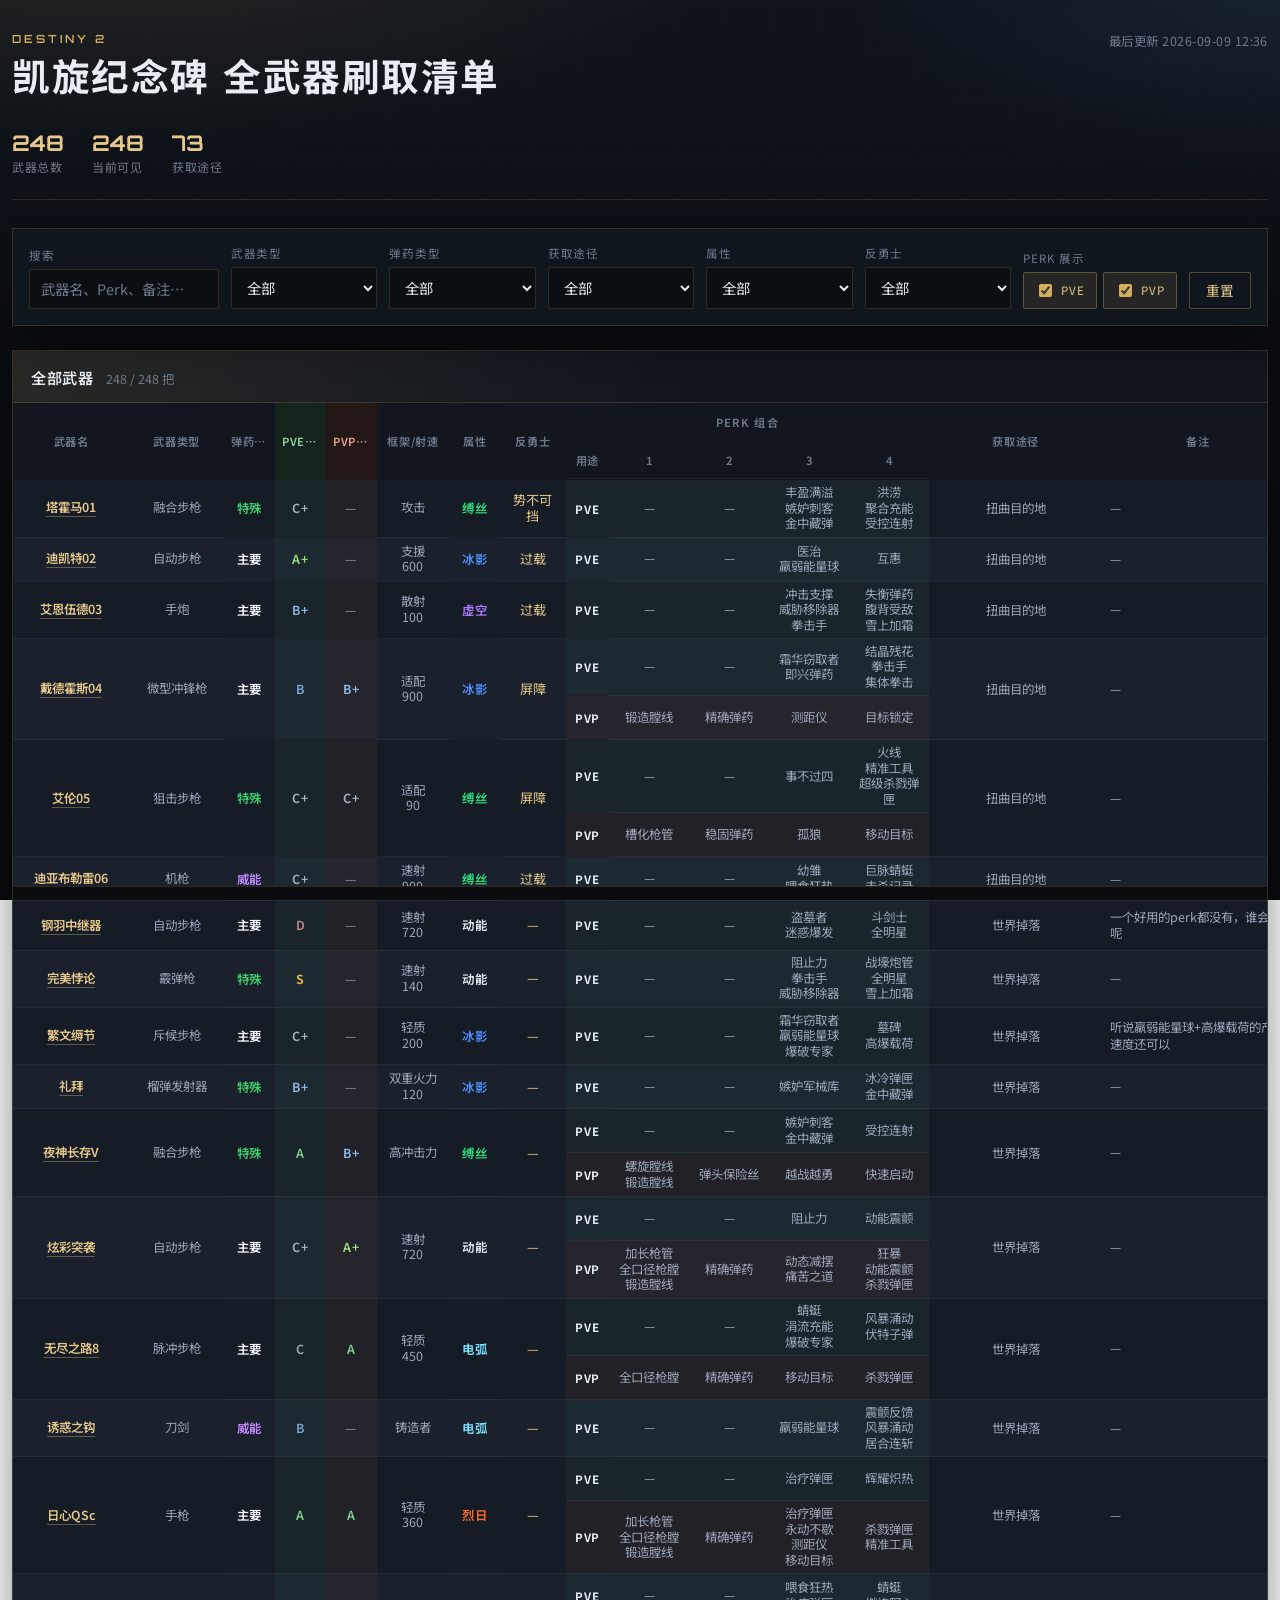
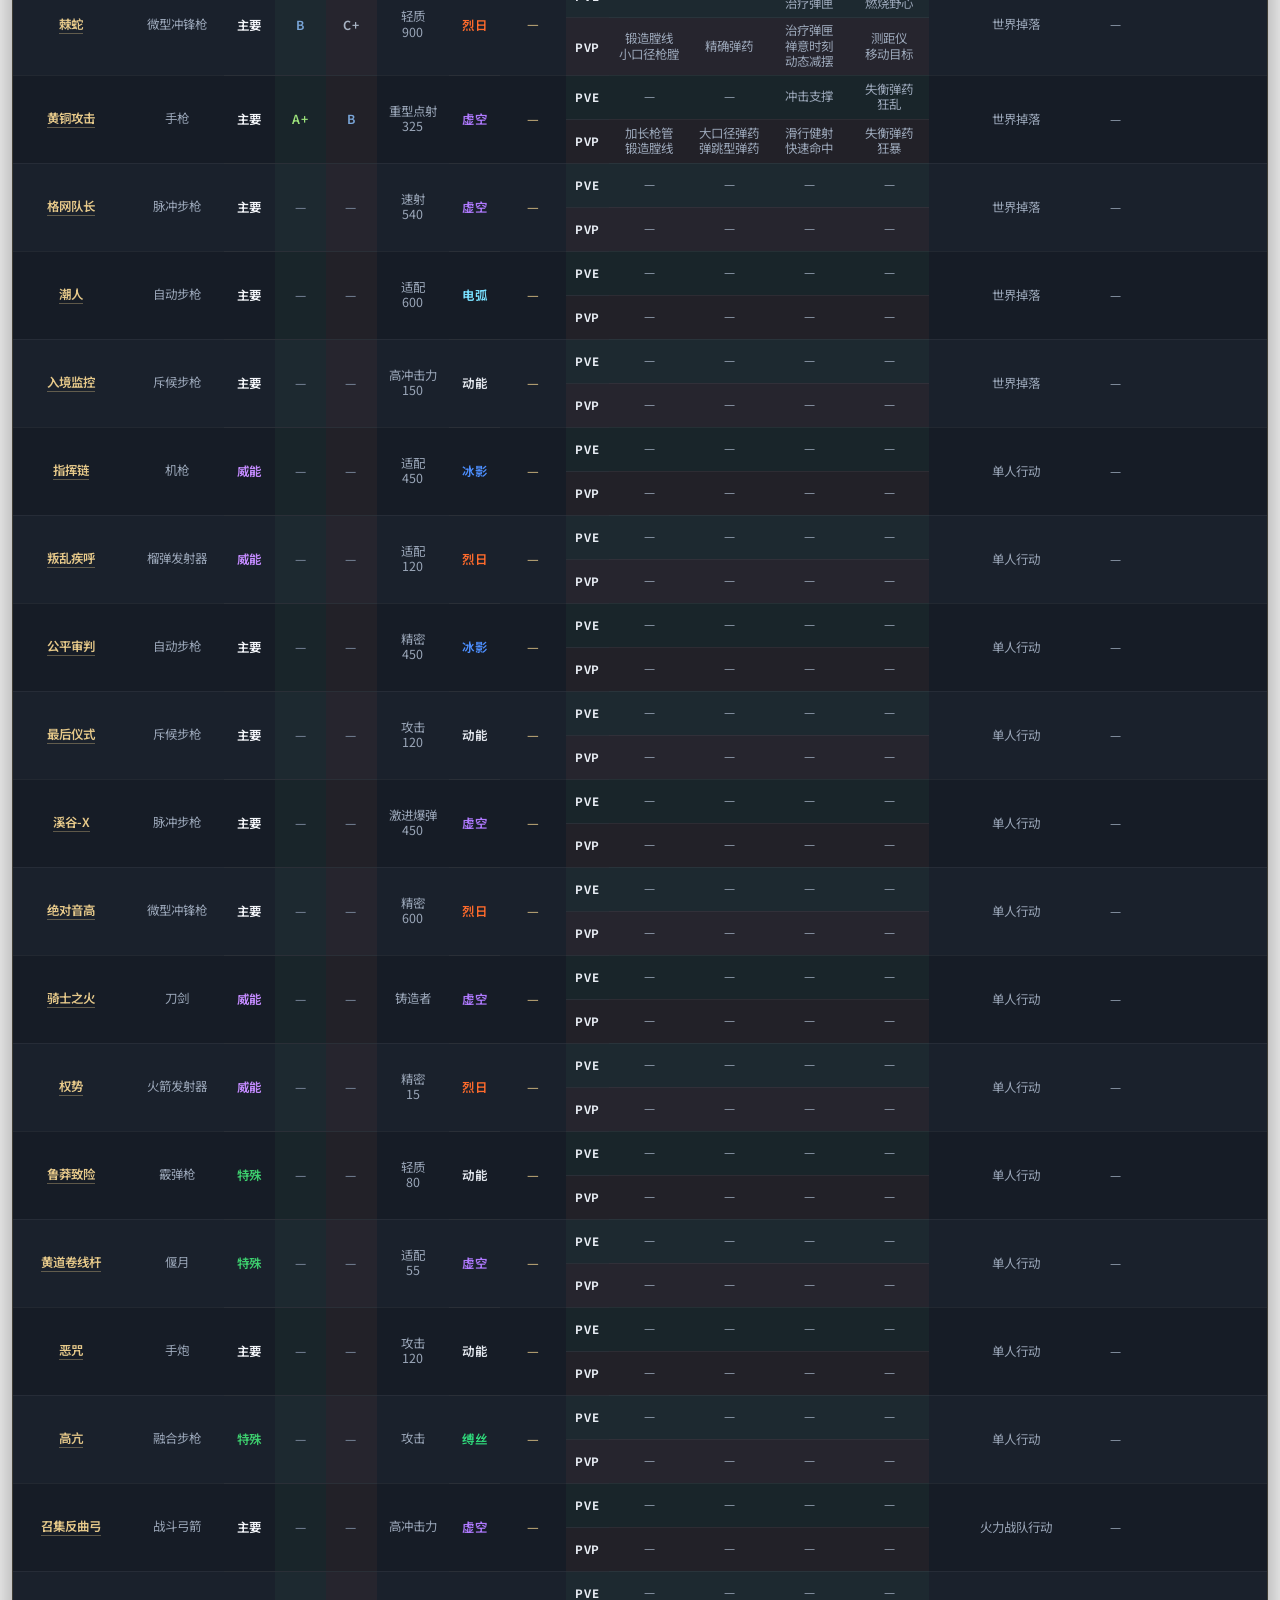
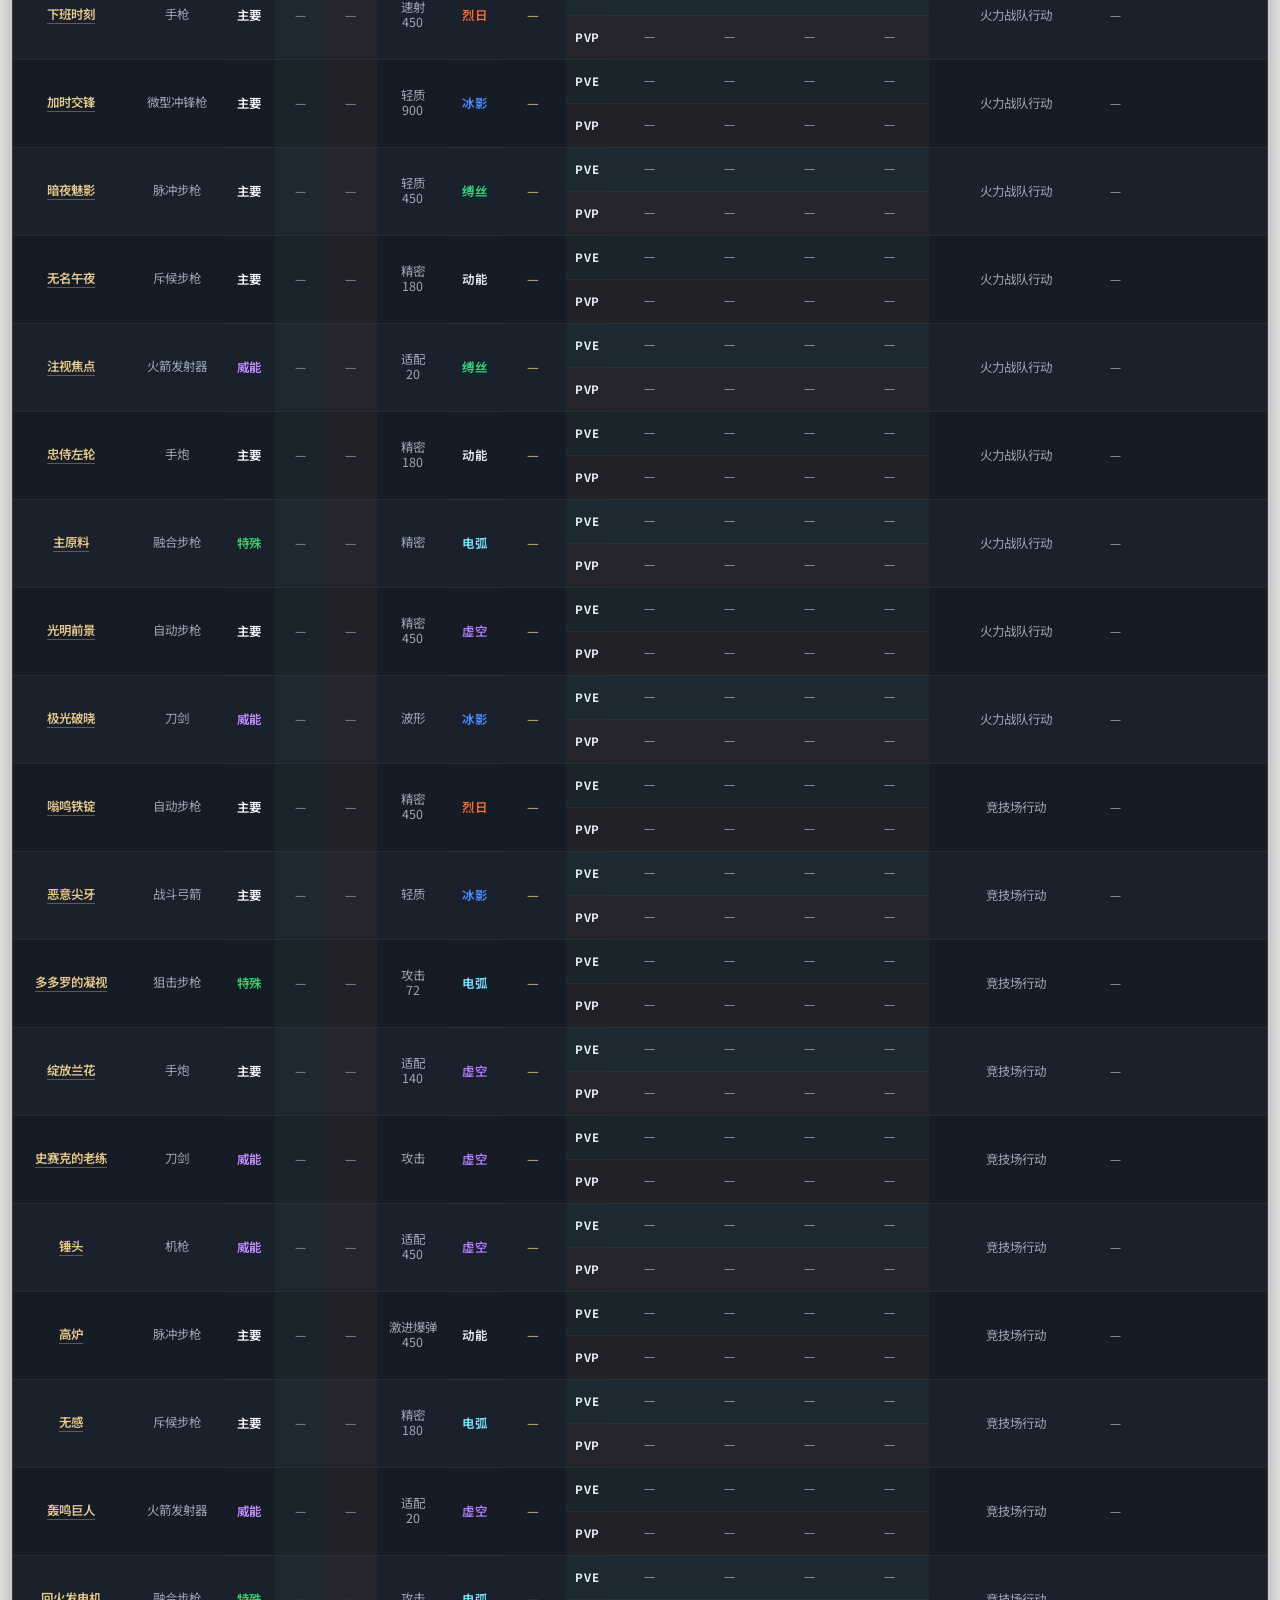
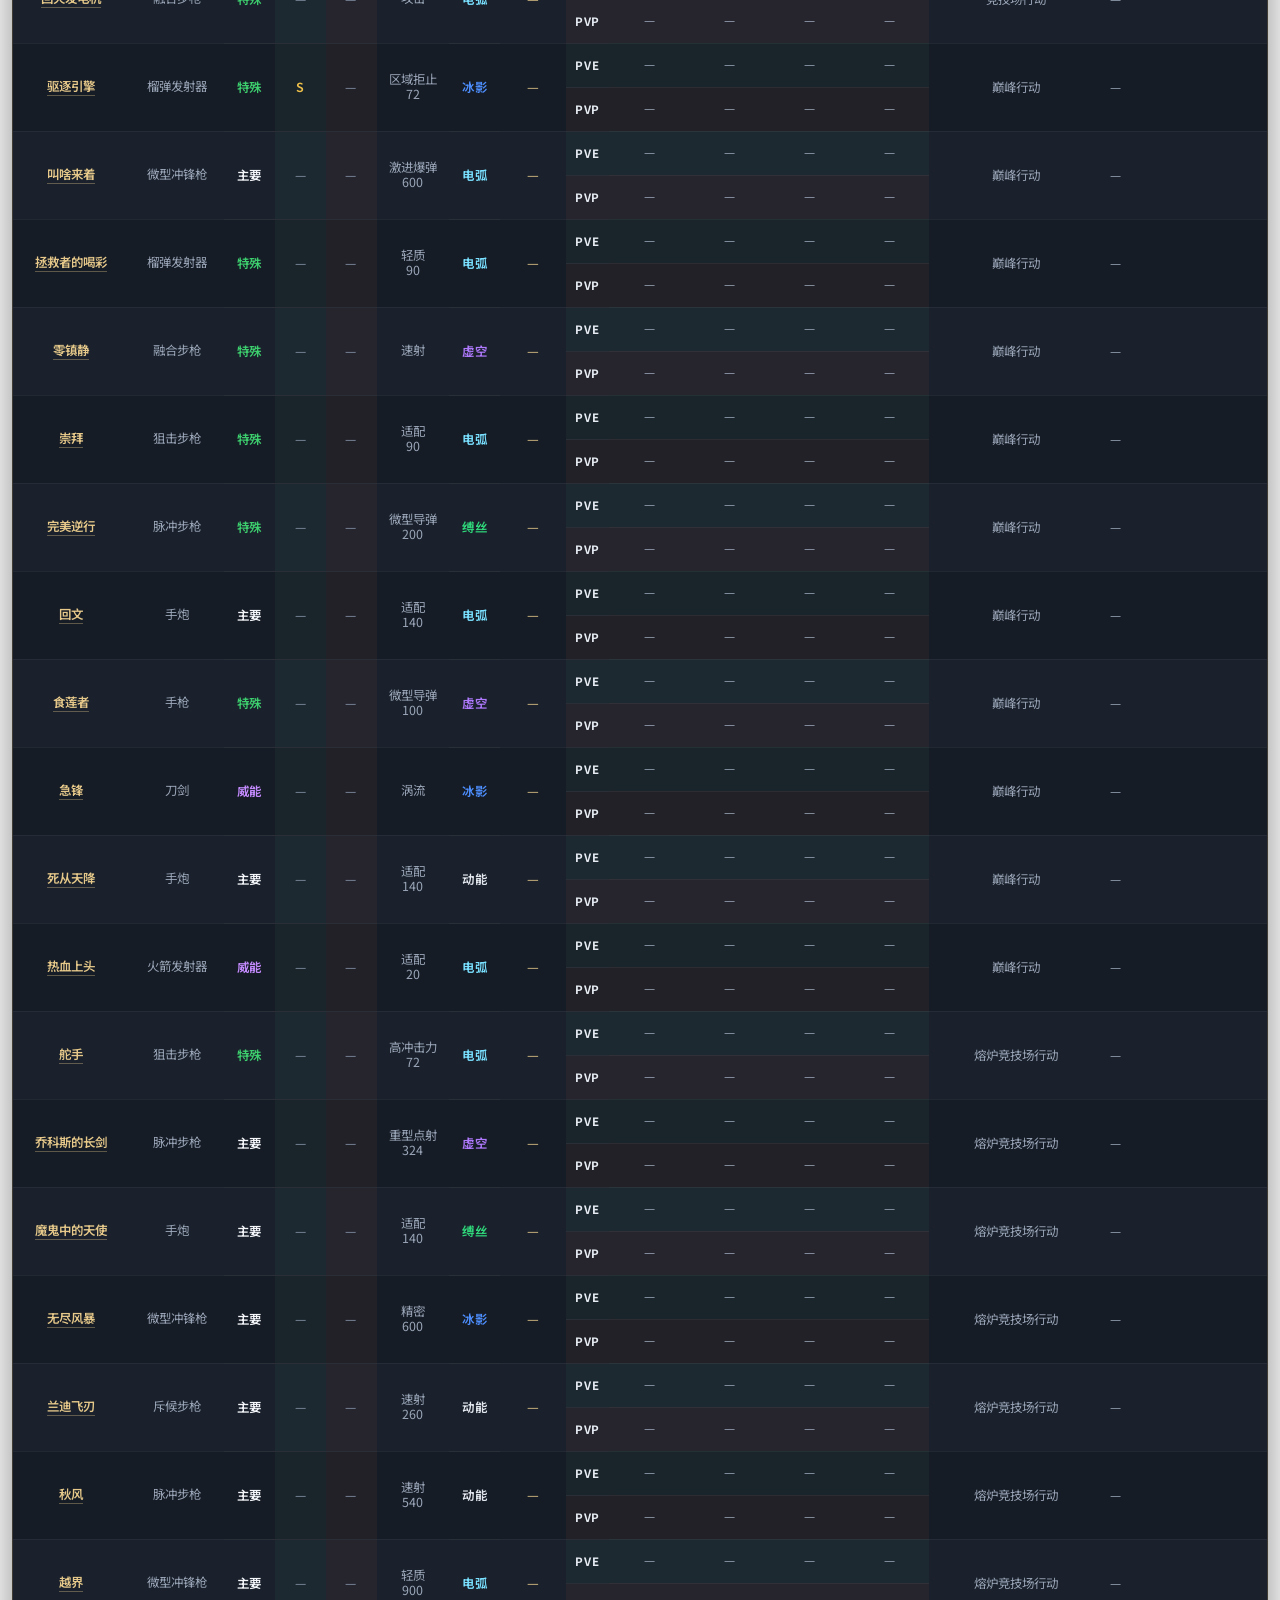
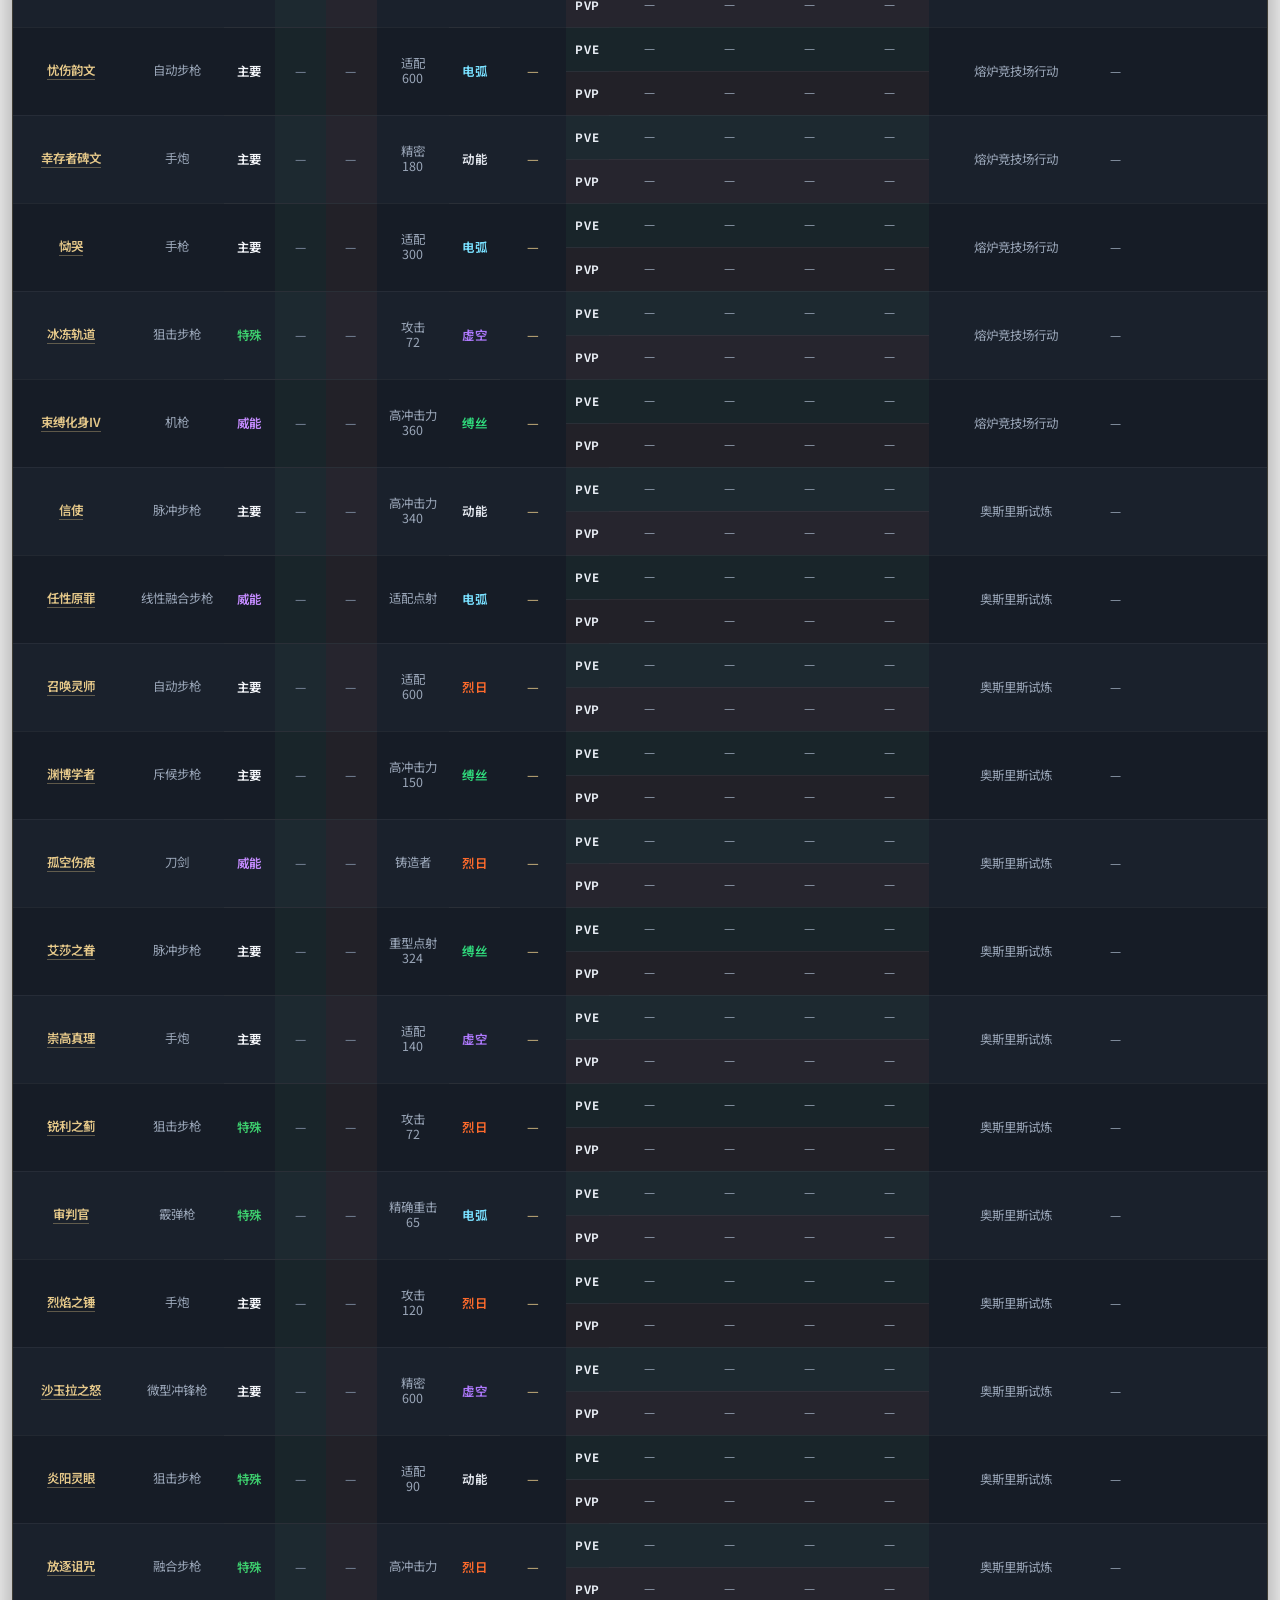
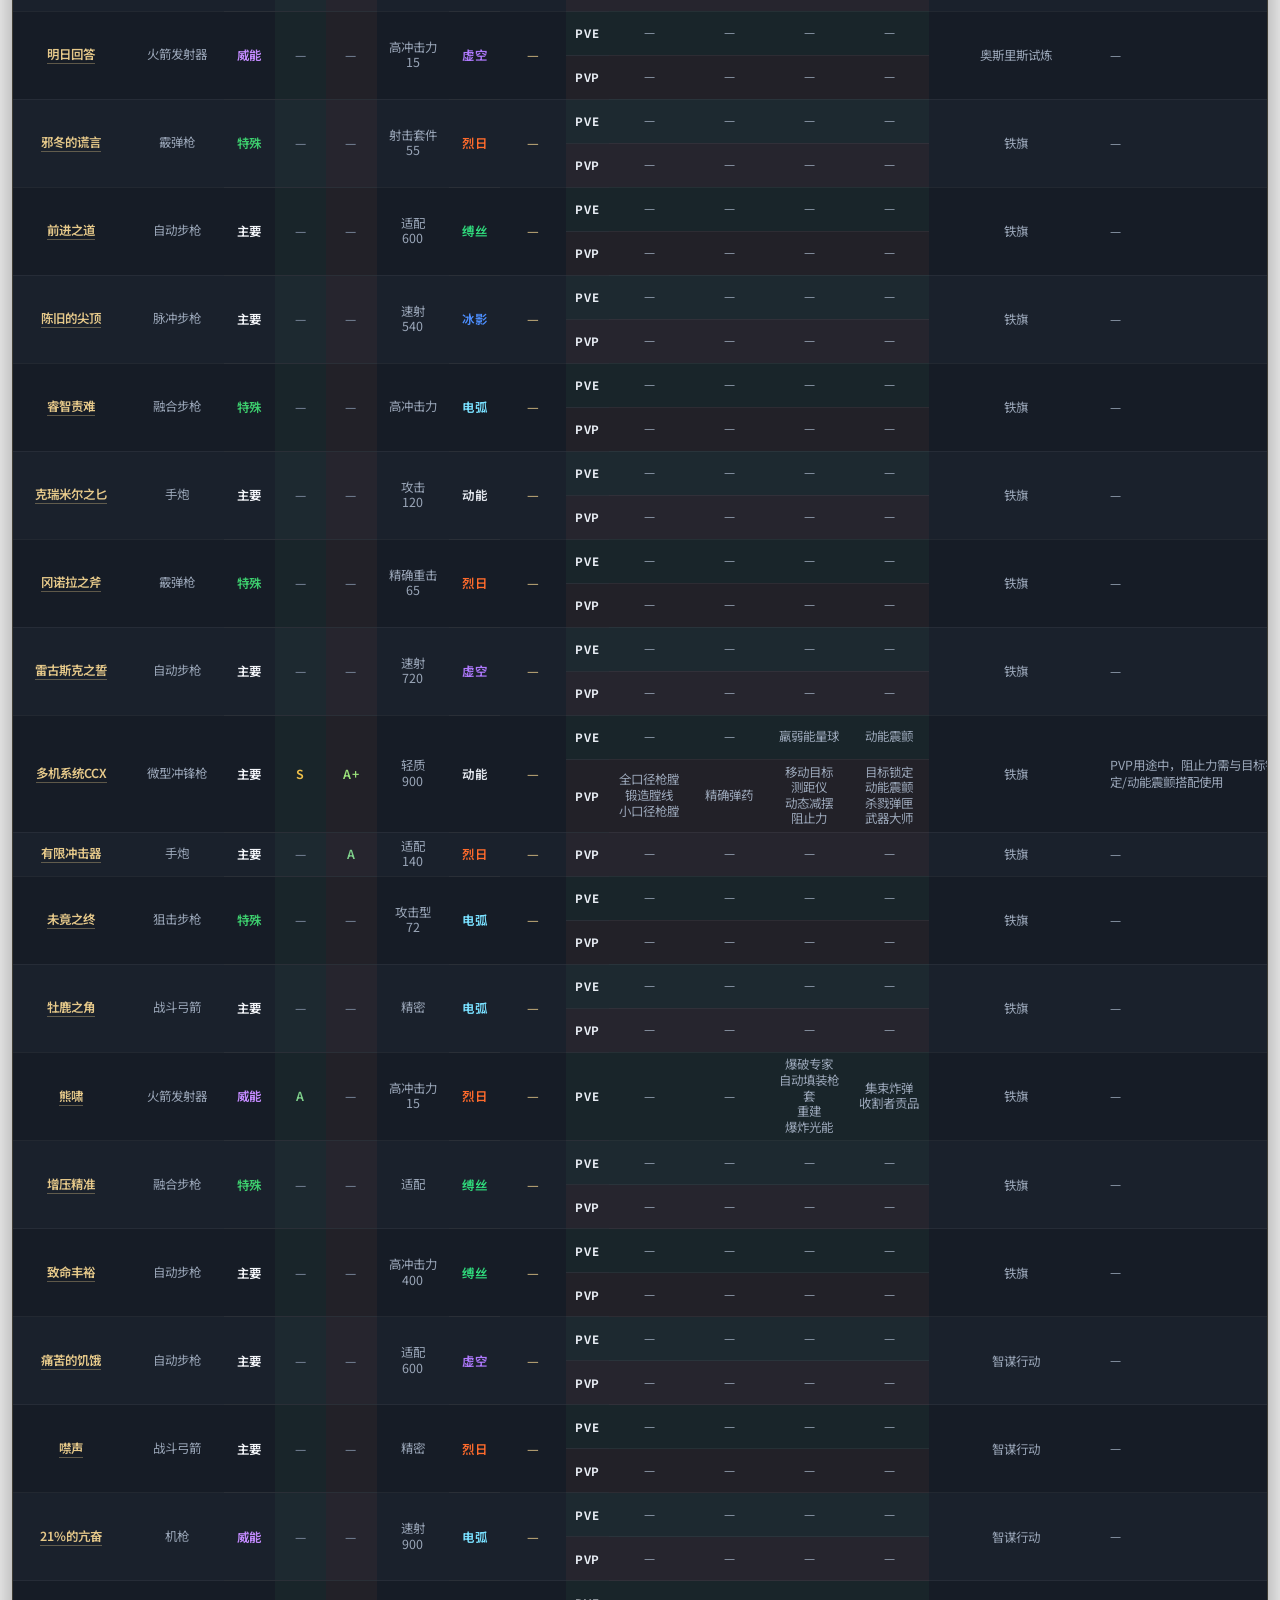
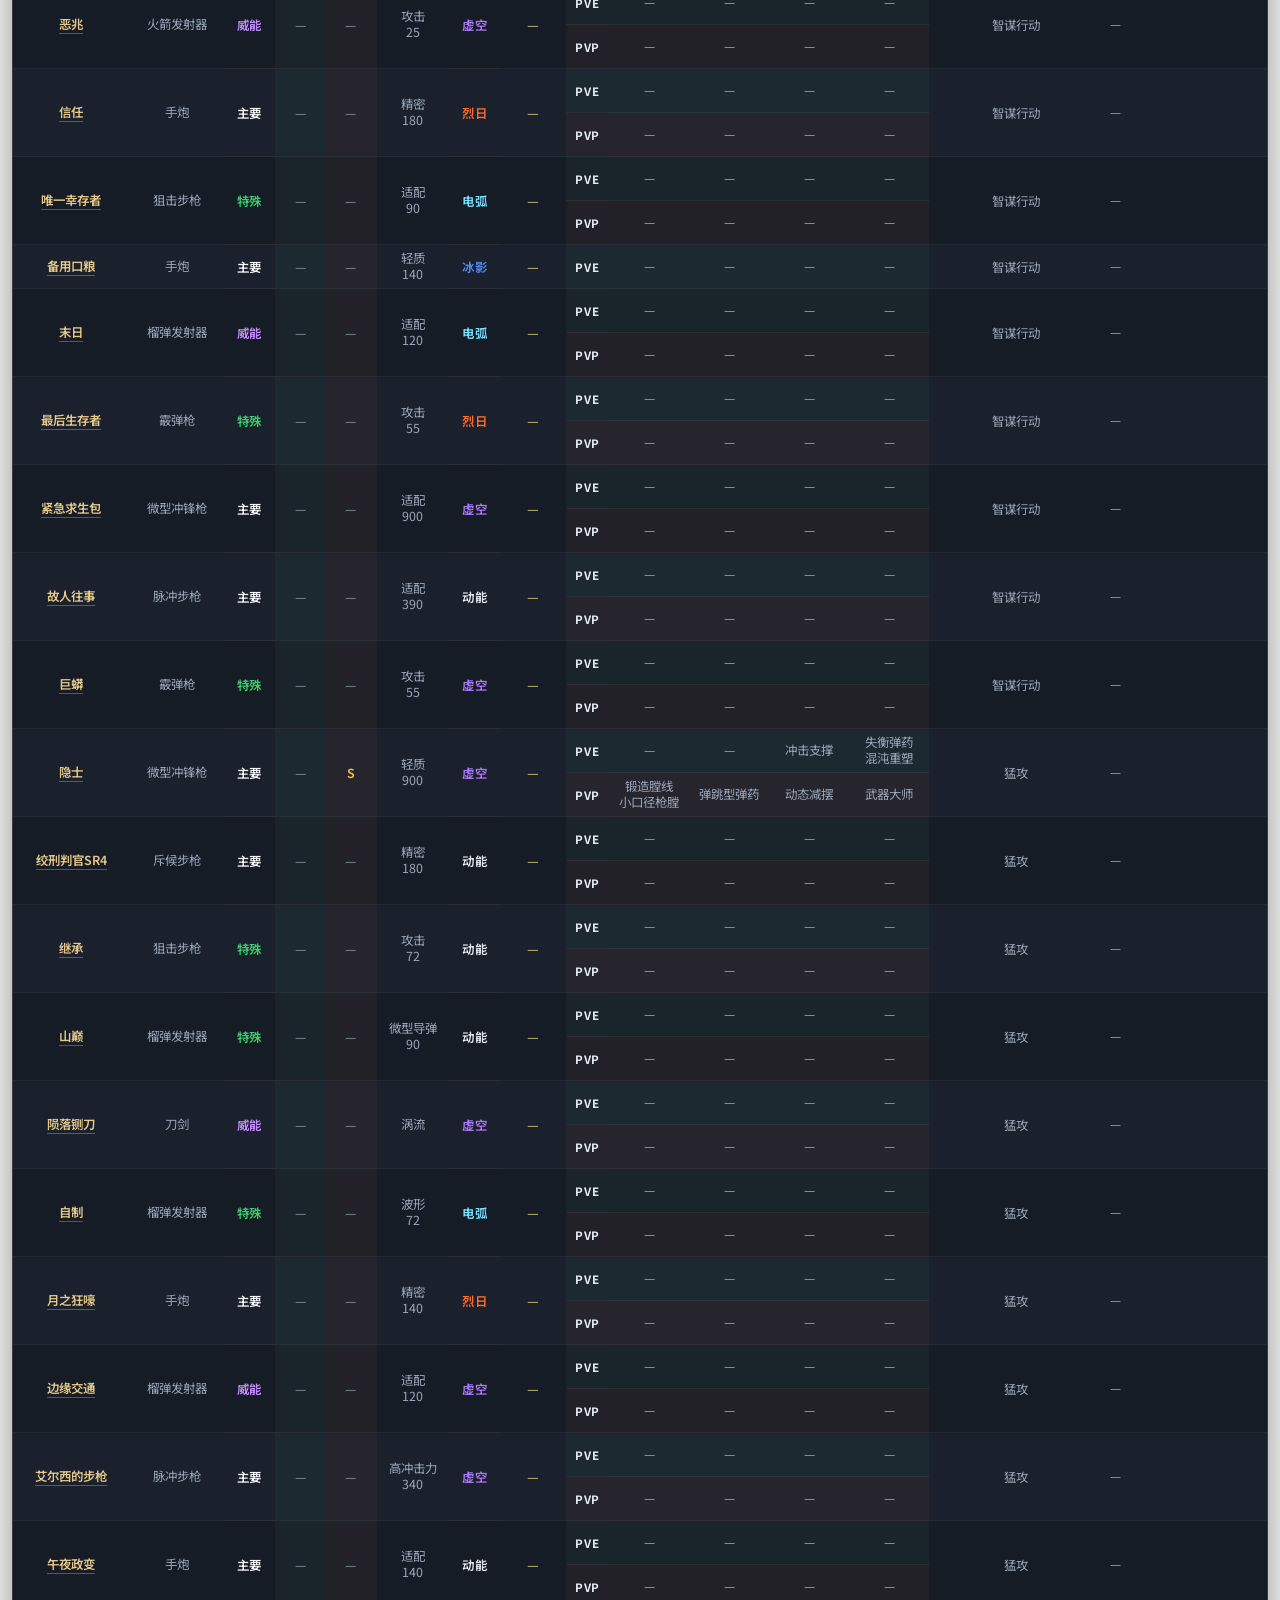
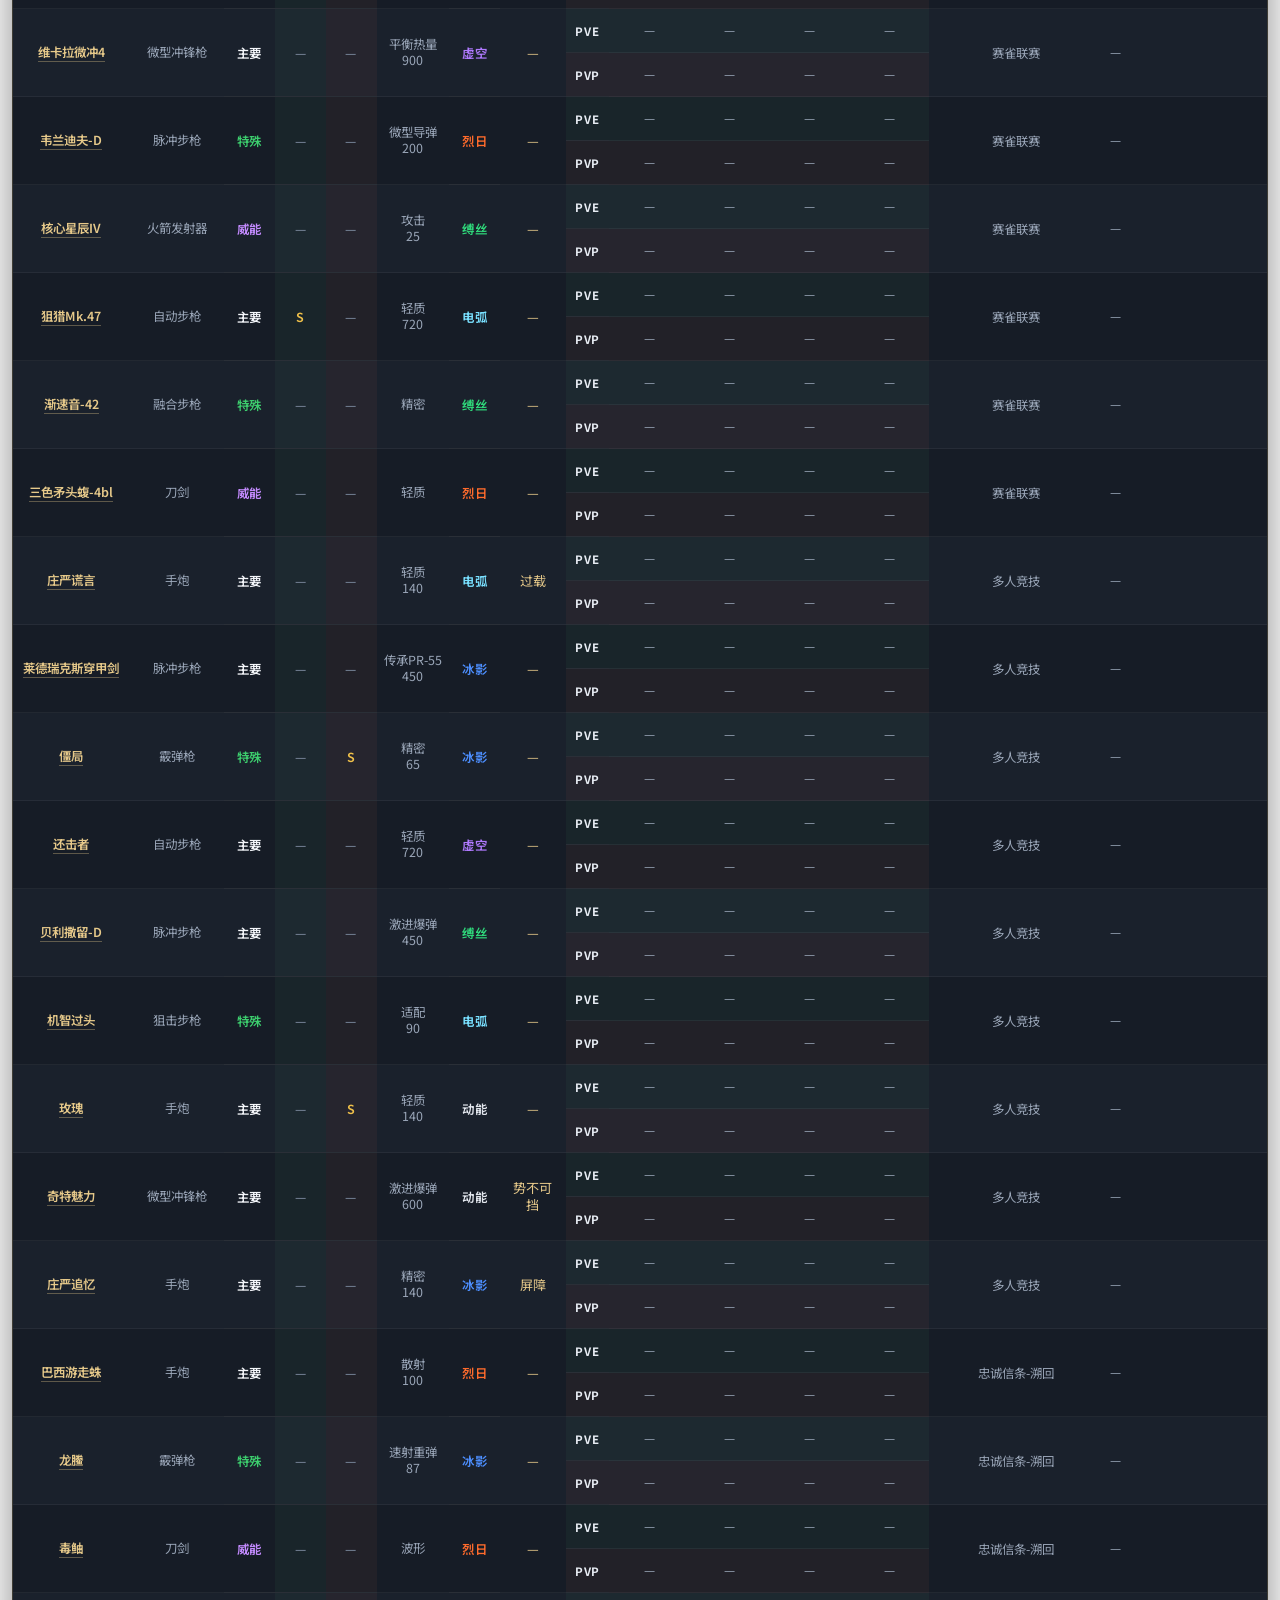
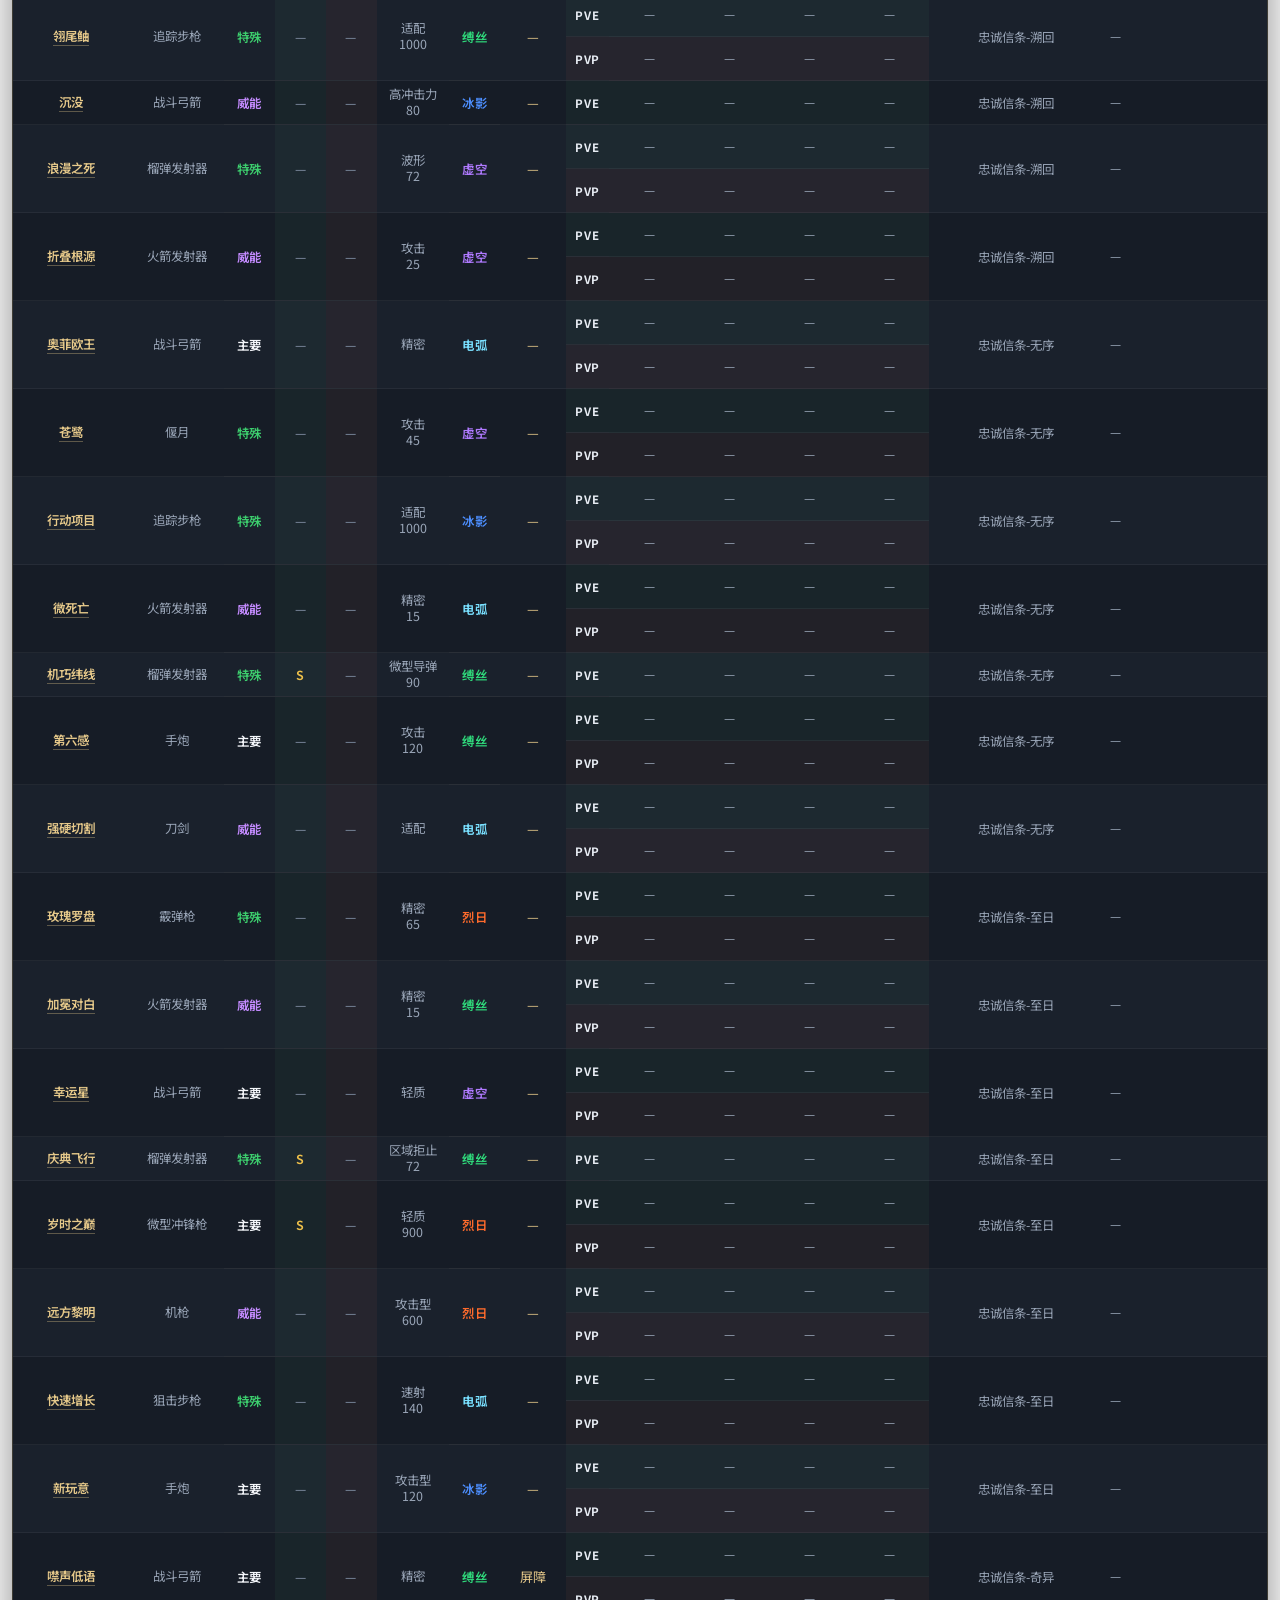
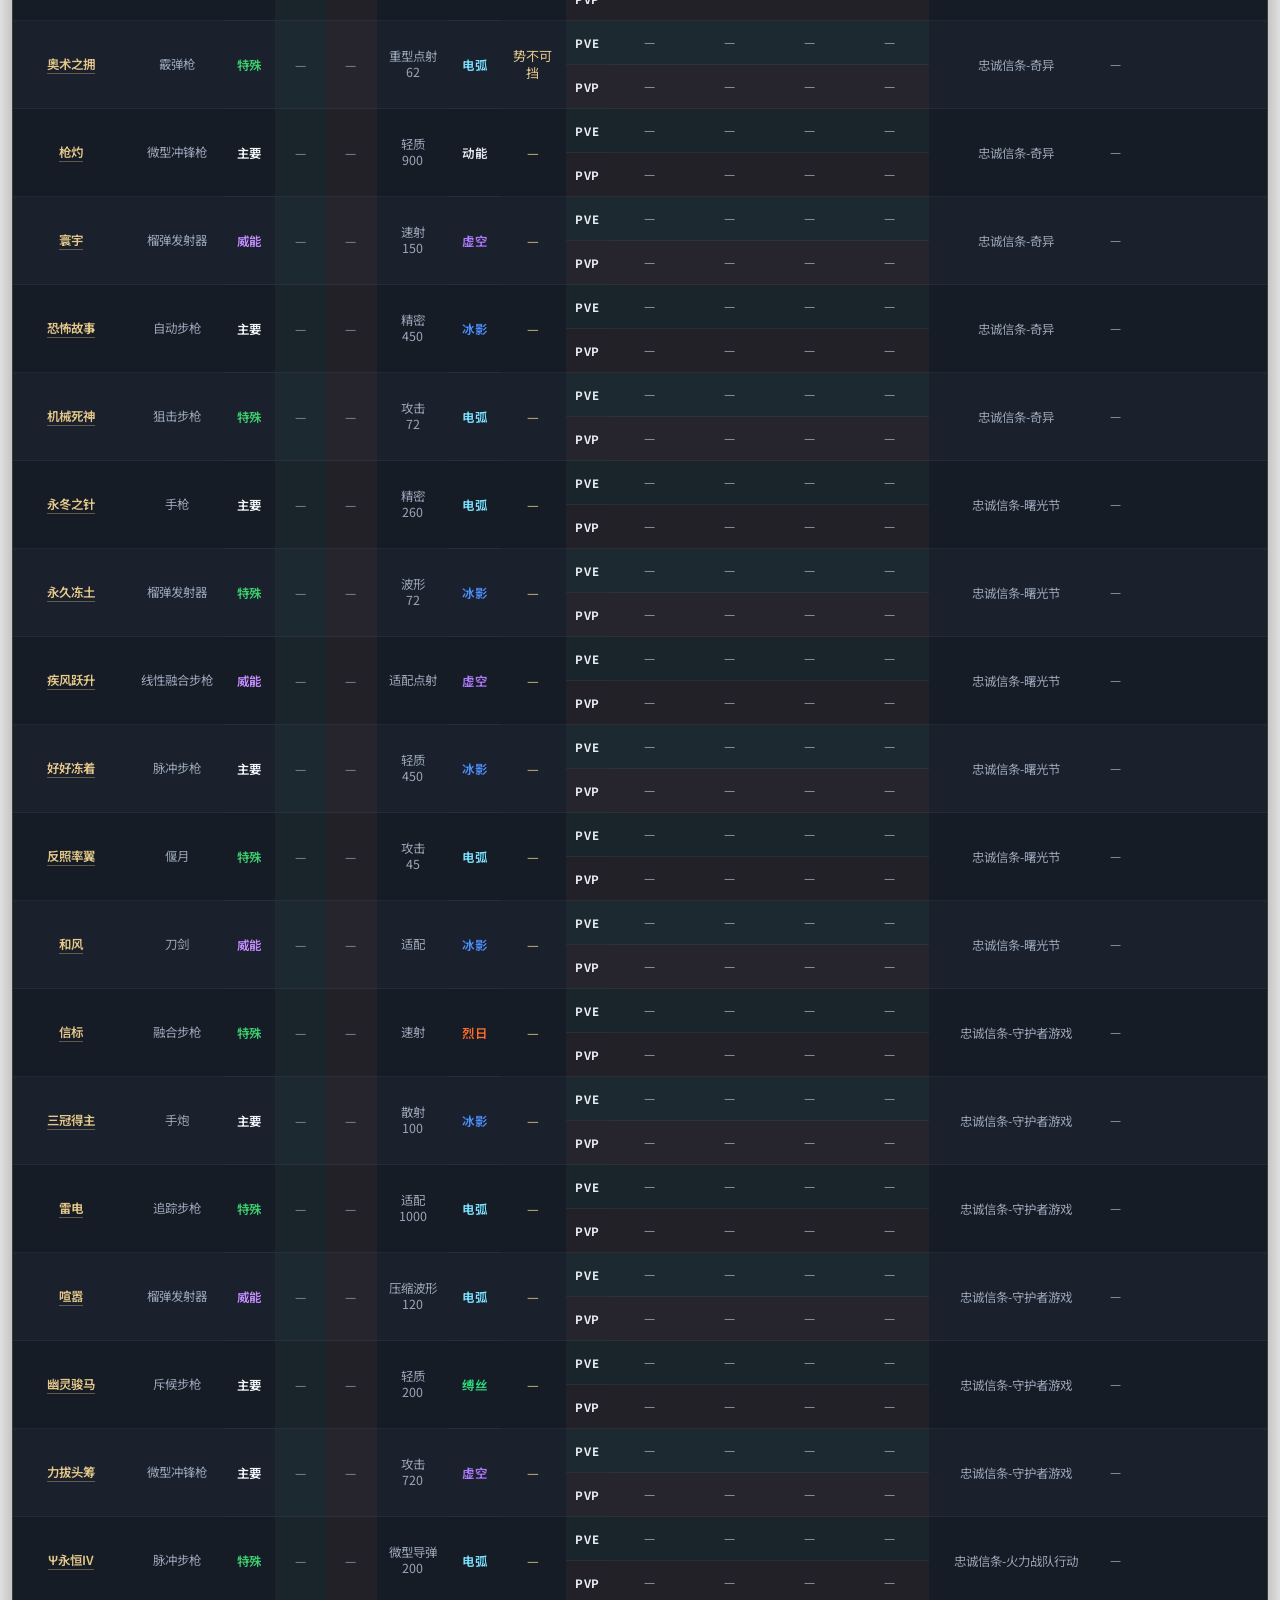
==== docs/index.html @ 34163230 "Update weapon list 2026-09-09 20:37" ====
<!DOCTYPE html>
<html lang="zh-CN">
<head>
  <meta charset="UTF-8" />
  <meta name="viewport" content="width=device-width, initial-scale=1" />
  <meta name="robots" content="noindex" />
  <title>凯旋纪念碑 全武器刷取清单</title>
  <link rel="preconnect" href="https://fonts.googleapis.com" />
  <link rel="preconnect" href="https://fonts.gstatic.com" crossorigin />
  <link href="https://fonts.googleapis.com/css2?family=Noto+Sans+SC:wght@400;500;600;700&family=Orbitron:wght@600;700&display=swap" rel="stylesheet" />
  <style>
:root {
  --bg-deep: #0b0e12;
  --bg-panel: #12171f;
  --bg-row: #161c26;
  --bg-row-alt: #1a212c;
  --bg-hover: #222b38;
  --line: rgba(212, 175, 95, 0.18);
  --line-strong: rgba(212, 175, 95, 0.35);
  --gold: #d4af5f;
  --gold-soft: #e6c98a;
  --text: #e8edf4;
  --text-dim: #9aa6b8;
  --text-mute: #6d7a8c;
  --solar: #ff6b2c;
  --arc: #79e0ff;
  --void: #b07aff;
  --stasis: #4d8fff;
  --strand: #2fd67a;
  --kinetic: #e4e8ef;
  --ammo-primary: #f4f6fa;
  --ammo-special: #3dce6e;
  --ammo-heavy: #c48bff;
  --s: #f0c14a;
  --ap: #9be07a;
  --a: #7dcf8a;
  --am: #6aba7c;
  --bp: #8eb8e8;
  --b: #7aa6d9;
  --bm: #6a94c4;
  --cp: #a8b4c4;
  --c: #9aa6b8;
  --cm: #8894a6;
  --d: #c48888;
  --radius: 2px;
  --shadow: 0 12px 40px rgba(0, 0, 0, 0.45);
  --font-display: "Orbitron", "Noto Sans SC", sans-serif;
  --font-body: "Noto Sans SC", "Segoe UI", sans-serif;
}

*,
*::before,
*::after {
  box-sizing: border-box;
}

html {
  scroll-behavior: smooth;
}

body {
  margin: 0;
  min-height: 100vh;
  font-family: var(--font-body);
  color: var(--text);
  background:
    radial-gradient(ellipse 90% 50% at 10% -10%, rgba(212, 175, 95, 0.12), transparent 55%),
    radial-gradient(ellipse 70% 40% at 100% 0%, rgba(60, 90, 130, 0.18), transparent 50%),
    linear-gradient(180deg, #0f141c 0%, var(--bg-deep) 40%, #080a0e 100%);
  background-attachment: fixed;
}

.bg-grid {
  pointer-events: none;
  position: fixed;
  inset: 0;
  background-image:
    linear-gradient(rgba(212, 175, 95, 0.03) 1px, transparent 1px),
    linear-gradient(90deg, rgba(212, 175, 95, 0.03) 1px, transparent 1px);
  background-size: 48px 48px;
  mask-image: linear-gradient(180deg, rgba(0, 0, 0, 0.5), transparent 85%);
  z-index: 0;
}

.page {
  position: relative;
  z-index: 1;
  width: calc(100% - 1.5rem);
  max-width: none;
  margin: 0 auto;
  padding: 2rem 0 3rem;
}

.page-viewer .footer-hint {
  display: none;
}

/* —— Header —— */
.hero {
  margin-bottom: 1.75rem;
  padding-bottom: 1.5rem;
  border-bottom: 1px solid var(--line);
}

.hero-kicker {
  margin: 0 0 0.5rem;
  font-family: var(--font-display);
  font-size: 0.7rem;
  font-weight: 600;
  letter-spacing: 0.28em;
  text-transform: uppercase;
  color: var(--gold);
}

.hero h1 {
  margin: 0 0 0.6rem;
  font-family: var(--font-display);
  font-size: clamp(1.6rem, 3.5vw, 2.35rem);
  font-weight: 700;
  letter-spacing: 0.04em;
  line-height: 1.2;
  color: var(--text);
}

.hero-note {
  margin: 0;
  max-width: 42rem;
  font-size: 0.95rem;
  line-height: 1.6;
  color: var(--text-dim);
}

.stats {
  display: flex;
  flex-wrap: wrap;
  gap: 1.25rem 1.75rem;
  margin-top: 1.25rem;
}

.stat {
  display: flex;
  flex-direction: column;
  gap: 0.15rem;
}

.stat-value {
  font-family: var(--font-display);
  font-size: 1.35rem;
  font-weight: 700;
  color: var(--gold-soft);
}

.stat-label {
  font-size: 0.75rem;
  letter-spacing: 0.06em;
  color: var(--text-mute);
}

/* —— Toolbar —— */
.toolbar {
  display: grid;
  gap: 0.75rem;
  margin-bottom: 1.5rem;
  padding: 1rem;
  background: color-mix(in srgb, var(--bg-panel) 92%, transparent);
  border: 1px solid var(--line);
  box-shadow: var(--shadow);
  backdrop-filter: blur(8px);
}

@media (min-width: 900px) {
  .toolbar {
    grid-template-columns: 1.1fr repeat(5, minmax(0, 0.85fr)) auto auto;
    align-items: end;
  }
}

.field {
  display: flex;
  flex-direction: column;
  gap: 0.35rem;
}

.field label {
  font-size: 0.72rem;
  letter-spacing: 0.08em;
  text-transform: uppercase;
  color: var(--text-mute);
}

.field input,
.field select {
  width: 100%;
  padding: 0.55rem 0.7rem;
  font: inherit;
  font-size: 0.9rem;
  color: var(--text);
  background: var(--bg-deep);
  border: 1px solid var(--line);
  border-radius: var(--radius);
  outline: none;
  transition: border-color 0.15s ease;
}

.field input:focus,
.field select:focus {
  border-color: var(--line-strong);
}

.field input::placeholder {
  color: var(--text-mute);
}

.btn-reset {
  height: 2.35rem;
  padding: 0 1rem;
  font: inherit;
  font-size: 0.85rem;
  color: var(--gold-soft);
  background: transparent;
  border: 1px solid var(--line-strong);
  border-radius: var(--radius);
  cursor: pointer;
  transition: background 0.15s ease, color 0.15s ease;
}

.btn-reset:hover {
  color: var(--bg-deep);
  background: var(--gold);
}

/* —— Sections —— */
.sections {
  display: flex;
  flex-direction: column;
  gap: 1.25rem;
}

.section {
  border: 1px solid var(--line);
  background: color-mix(in srgb, var(--bg-panel) 94%, transparent);
  box-shadow: var(--shadow);
  overflow: visible;
}

.section-header {
  display: flex;
  align-items: center;
  justify-content: space-between;
  gap: 1rem;
  width: 100%;
  padding: 0.9rem 1.1rem;
  font: inherit;
  text-align: left;
  color: var(--text);
  background: linear-gradient(90deg, rgba(212, 175, 95, 0.12), transparent 55%);
  border: 0;
  border-bottom: 1px solid var(--line);
  cursor: pointer;
}

.section-header:hover {
  background: linear-gradient(90deg, rgba(212, 175, 95, 0.18), transparent 60%);
}

.section-header-static {
  cursor: default;
}

.section-header-static:hover {
  background: linear-gradient(90deg, rgba(212, 175, 95, 0.12), transparent 55%);
}

.section-title {
  display: flex;
  align-items: baseline;
  gap: 0.75rem;
  min-width: 0;
}

.section-title h2 {
  margin: 0;
  font-family: var(--font-display);
  font-size: 0.95rem;
  font-weight: 600;
  letter-spacing: 0.06em;
}

.section-count {
  font-size: 0.78rem;
  color: var(--text-mute);
  white-space: nowrap;
}

.section-note {
  flex: 1;
  min-width: 0;
  margin: 0 0.25rem;
  font-size: 0.82rem;
  font-weight: 400;
  line-height: 1.35;
  color: var(--text-dim);
  text-align: left;
  white-space: pre-wrap;
  overflow-wrap: anywhere;
}

.section-note-empty {
  flex: 1;
}

.section-chevron {
  flex-shrink: 0;
  width: 0.55rem;
  height: 0.55rem;
  border-right: 2px solid var(--gold);
  border-bottom: 2px solid var(--gold);
  transform: rotate(45deg);
  transition: transform 0.2s ease;
}

.section.collapsed .section-chevron {
  transform: rotate(-45deg);
}

.section.collapsed .section-body {
  display: none;
}

.table-wrap {
  overflow-x: auto;
  overflow-y: visible;
  /* 原生横向条隐藏，改用窗口底部固定条 */
  scrollbar-width: none;
}

.table-wrap::-webkit-scrollbar {
  height: 0;
  display: none;
}

/* 固定在窗口底端的横向滚动条（与 .table-wrap 同步） */
.table-hscroll {
  position: fixed;
  bottom: 0;
  left: 0;
  z-index: 80;
  height: 14px;
  overflow-x: auto;
  overflow-y: hidden;
  background: color-mix(in srgb, var(--bg-deep) 88%, #000);
  border-top: 1px solid var(--line);
}

.table-hscroll[hidden] {
  display: none !important;
}

.table-hscroll-spacer {
  height: 1px;
  pointer-events: none;
}

body.has-table-hscroll {
  padding-bottom: 14px;
}

table,
.weapon-table {
  width: 100%;
  min-width: 1180px;
  table-layout: fixed;
  border-collapse: collapse;
  font-size: 0.78rem;
}

/* 百分比列宽；min-width 保证窗口变窄时出现横向滚动 */
.weapon-table col.col-name { width: 8%; }
.weapon-table col.col-type { width: 6.5%; }
.weapon-table col.col-ammo { width: 3.5%; }
.weapon-table col.col-rating { width: 3.5%; }
.weapon-table col.col-frame { width: 5%; }
.weapon-table col.col-element { width: 3.5%; }
.weapon-table col.col-champ { width: 4.5%; }
.weapon-table col.col-mode { width: 3%; }
.weapon-table col.col-perk { width: 5.5%; }
.weapon-table col.col-sources { width: 11.9%; }
.weapon-table col.col-note { width: 13.1%; }

.weapon-table.weapon-table-with-sources {
  min-width: 1280px;
}

th,
td {
  box-sizing: border-box;
  height: 2.75rem;
  max-height: 2.75rem;
  padding: 0 0.45rem;
  text-align: center;
  vertical-align: middle;
  border-bottom: 1px solid rgba(255, 255, 255, 0.05);
  overflow: hidden;
  text-overflow: ellipsis;
  white-space: nowrap;
}

th {
  position: sticky;
  top: 0;
  z-index: 3;
  height: 2.4rem;
  max-height: 2.4rem;
  font-size: 0.7rem;
  font-weight: 600;
  letter-spacing: 0.06em;
  text-transform: uppercase;
  color: var(--text-mute);
  background-color: var(--bg-panel);
  border-bottom-color: transparent;
}

/* 双行表头：第二行上移 1px 叠住接缝，避免出现空隙 */
.weapon-table thead tr:nth-child(2) th {
  top: calc(2.4rem - 1px);
  z-index: 2;
  border-top: 0;
  box-shadow: none;
}

.weapon-table thead tr:first-child th {
  border-bottom: 0;
  box-shadow: none;
}

.weapon-table thead tr:last-child th {
  box-shadow: inset 0 -1px 0 rgba(255, 255, 255, 0.06);
}

tbody tr.weapon-row.row-a {
  background: var(--bg-row);
}

tbody tr.weapon-row.row-b {
  background: var(--bg-row-alt);
}

tbody tr.weapon-row {
  height: auto;
}

tbody tr.weapon-row:hover {
  background: var(--bg-hover);
}

.name-cell {
  font-weight: 600;
  color: var(--text);
}

a.weapon-name-link {
  color: var(--gold-soft);
  text-decoration: none;
  border-bottom: 1px solid color-mix(in srgb, var(--gold-soft) 35%, transparent);
  transition: color 0.15s ease, border-color 0.15s ease;
}

a.weapon-name-link:hover,
a.weapon-name-link:focus-visible {
  color: var(--gold);
  border-bottom-color: var(--gold);
  outline: none;
}

.note-cell {
  color: var(--text-dim);
}

.weapon-table td.note-cell {
  white-space: normal !important;
  overflow-wrap: anywhere;
  word-break: break-word;
  text-align: left;
  line-height: 1.35;
  height: auto !important;
  max-height: none !important;
  min-height: 2.75rem;
  overflow: visible !important;
  text-overflow: clip !important;
  vertical-align: middle;
  padding-top: 0.45rem;
  padding-bottom: 0.45rem;
}

.weapon-table td.note-cell .note-text {
  display: block;
  white-space: pre-wrap;
  overflow-wrap: anywhere;
  word-break: break-word;
}

.perk-cell {
  color: var(--text-dim);
}

.weapon-table td.perk-cell {
  white-space: normal !important;
  overflow-wrap: anywhere;
  word-break: break-word;
  height: auto !important;
  max-height: none !important;
  overflow: visible !important;
  text-overflow: clip !important;
  line-height: 1.25;
  padding-top: 0.3rem;
  padding-bottom: 0.3rem;
}

.weapon-table td.perk-cell .perk-line {
  display: block;
  white-space: normal;
  overflow-wrap: anywhere;
  word-break: break-word;
}

.sources-cell {
  color: var(--text-dim);
}

.weapon-table td.sources-cell {
  white-space: normal !important;
  overflow-wrap: anywhere;
  word-break: break-word;
  text-align: center;
  line-height: 1.3;
  height: auto !important;
  max-height: none !important;
  min-height: 2.75rem;
  overflow: visible !important;
  text-overflow: clip !important;
  vertical-align: middle;
  padding-top: 0.35rem;
  padding-bottom: 0.35rem;
}

.weapon-table td.sources-cell .sources-line {
  display: block;
  white-space: normal;
  overflow-wrap: anywhere;
  word-break: break-word;
  text-align: center;
}

.weapon-table td.frame-cell .frame-line,
.weapon-table td.name-cell,
.weapon-table td.type-cell,
.weapon-table td.champ {
  white-space: normal !important;
  overflow-wrap: anywhere;
  word-break: break-word;
}

.weapon-table td.frame-cell,
.weapon-table td.name-cell,
.weapon-table td.type-cell,
.weapon-table td.champ {
  height: auto !important;
  max-height: none !important;
  overflow: visible !important;
  text-overflow: clip !important;
  line-height: 1.25;
  padding-top: 0.3rem;
  padding-bottom: 0.3rem;
}

.mode-tag-cell {
  font-size: 0.72rem;
  font-weight: 700;
  letter-spacing: 0.08em;
}

.cell-pve {
  background: rgba(61, 140, 90, 0.08);
}

.cell-pvp {
  background: rgba(180, 90, 70, 0.08);
}

th.th-group {
  text-align: center;
  letter-spacing: 0.12em;
  background-color: var(--bg-panel);
}

th.th-pve {
  color: #8fd4a4;
  border-bottom-color: rgba(125, 207, 138, 0.25);
  /* 不透明，避免 sticky 时行内容透出 */
  background-color: #15241c;
}

th.th-pvp {
  color: #e8a090;
  border-bottom-color: rgba(232, 140, 110, 0.25);
  background-color: #241816;
}

.weapon-table td.frame-cell {
  color: var(--text-dim);
  white-space: normal !important;
  line-height: 1.25;
  height: auto !important;
  max-height: none !important;
  min-height: 2.75rem;
  overflow: visible !important;
  text-overflow: unset;
  vertical-align: middle;
  padding-top: 0.35rem;
  padding-bottom: 0.35rem;
}

.weapon-table td.frame-cell .frame-line {
  display: block;
  white-space: nowrap;
}

/* —— Tints (no boxes) —— */
.tint {
  font-weight: 600;
  letter-spacing: 0.03em;
}

.rating-S { color: var(--s); }
.rating-Ap { color: var(--ap); }
.rating-A { color: var(--a); }
.rating-Am { color: var(--am); }
.rating-Bp { color: var(--bp); }
.rating-B { color: var(--b); }
.rating-Bm { color: var(--bm); }
.rating-Cp { color: var(--cp); }
.rating-C { color: var(--c); }
.rating-Cm { color: var(--cm); }
.rating-D { color: var(--d); }
.rating-empty { color: var(--text-mute); }

.el-动能 { color: var(--kinetic); }
.el-烈日 { color: var(--solar); }
.el-电弧 { color: var(--arc); }
.el-虚空 { color: var(--void); }
.el-冰影 { color: var(--stasis); }
.el-缚丝 { color: var(--strand); }

.ammo-主要 { color: var(--ammo-primary); }
.ammo-特殊 { color: var(--ammo-special); }
.ammo-威能 { color: var(--ammo-heavy); }

.type-cell {
  color: var(--text-dim);
}

.champ {
  color: var(--gold-soft);
  font-size: 0.82rem;
}

.toggle-group {
  display: flex;
  gap: 0.4rem;
  height: 2.35rem;
  align-items: center;
}

.toggle-chip {
  display: inline-flex;
  align-items: center;
  gap: 0.35rem;
  height: 2.35rem;
  padding: 0 0.7rem;
  font-size: 0.82rem;
  color: var(--text-dim);
  background: var(--bg-deep);
  border: 1px solid var(--line);
  border-radius: var(--radius);
  cursor: pointer;
  user-select: none;
}

.toggle-chip:has(input:checked) {
  color: var(--gold-soft);
  border-color: var(--line-strong);
  background: rgba(212, 175, 95, 0.1);
}

.toggle-chip input {
  accent-color: var(--gold);
}

.empty-row td {
  height: auto;
  max-height: none;
  padding: 1.25rem;
  text-align: center;
  color: var(--text-mute);
  font-style: italic;
  white-space: normal;
}

.no-results {
  margin-top: 1.5rem;
  padding: 2rem;
  text-align: center;
  color: var(--text-mute);
  border: 1px dashed var(--line);
}

.footer-hint {
  margin-top: 2rem;
  padding-top: 1rem;
  border-top: 1px solid var(--line);
  font-size: 0.8rem;
  line-height: 1.6;
  color: var(--text-mute);
}

.footer-hint code {
  padding: 0.1rem 0.35rem;
  font-size: 0.78rem;
  color: var(--gold-soft);
  background: rgba(212, 175, 95, 0.1);
  border: 1px solid var(--line);
}

@media (max-width: 719px) {
  .page {
    width: calc(100% - 1.25rem);
    padding-top: 1.5rem;
  }

  th,
  td {
    padding: 0.55rem 0.65rem;
  }
}

/* —— Shared nav / status —— */
.hero-top {
  display: flex;
  align-items: flex-start;
  justify-content: space-between;
  gap: 1rem;
  flex-wrap: wrap;
}

.hero-actions {
  display: flex;
  flex-direction: column;
  align-items: flex-end;
  gap: 0.55rem;
  flex-shrink: 0;
}

.last-updated {
  margin: 0;
  font-size: 0.78rem;
  letter-spacing: 0.04em;
  color: var(--text-mute);
  white-space: nowrap;
}

.hero-compact {
  margin-bottom: 1.1rem;
  padding-bottom: 1.1rem;
}

.hero-compact h1 {
  font-size: clamp(1.35rem, 3vw, 1.9rem);
}

.nav-links {
  display: flex;
  gap: 0.5rem;
  flex-shrink: 0;
}

.nav-link {
  display: inline-flex;
  align-items: center;
  padding: 0.55rem 0.95rem;
  font-size: 0.85rem;
  color: var(--gold-soft);
  text-decoration: none;
  border: 1px solid var(--line-strong);
  border-radius: var(--radius);
  transition: background 0.15s ease, color 0.15s ease;
}

.nav-link:hover,
.nav-link-primary {
  color: var(--bg-deep);
  background: var(--gold);
  border-color: var(--gold);
}

.nav-link-primary:hover {
  background: var(--gold-soft);
}

.status-bar {
  margin-bottom: 1rem;
  padding: 0.75rem 1rem;
  font-size: 0.85rem;
  line-height: 1.5;
  border: 1px solid var(--line);
  background: rgba(212, 175, 95, 0.08);
  color: var(--text-dim);
}

.status-bar code {
  padding: 0.05rem 0.3rem;
  color: var(--gold-soft);
  background: rgba(212, 175, 95, 0.1);
  border: 1px solid var(--line);
}

.status-ok {
  border-color: rgba(125, 207, 138, 0.35);
  background: rgba(125, 207, 138, 0.08);
}

.status-error {
  border-color: rgba(232, 110, 90, 0.4);
  background: rgba(232, 110, 90, 0.1);
  color: #f0b4a8;
}

.status-info {
  border-color: rgba(122, 166, 217, 0.35);
  background: rgba(122, 166, 217, 0.08);
}

.footer-hint a {
  color: var(--gold-soft);
}

/* —— Editor —— */
.page-wide {
  width: min(1680px, calc(100% - 2rem));
}

.meta-panel {
  display: grid;
  gap: 0.75rem;
  margin-bottom: 1rem;
  padding: 1rem;
  background: color-mix(in srgb, var(--bg-panel) 92%, transparent);
  border: 1px solid var(--line);
}

@media (min-width: 800px) {
  .meta-panel {
    grid-template-columns: minmax(220px, 1fr) 2fr;
  }
}

.field-grow {
  min-width: 0;
}

.editor-actions {
  display: flex;
  flex-wrap: wrap;
  align-items: center;
  gap: 0.6rem;
  margin-bottom: 1.25rem;
}

.btn-primary,
.btn-secondary,
.btn-ghost,
.btn-file {
  display: inline-flex;
  align-items: center;
  justify-content: center;
  height: 2.35rem;
  padding: 0 0.95rem;
  font: inherit;
  font-size: 0.85rem;
  border-radius: var(--radius);
  cursor: pointer;
  transition: background 0.15s ease, color 0.15s ease, border-color 0.15s ease;
}

.btn-primary {
  color: var(--bg-deep);
  background: var(--gold);
  border: 1px solid var(--gold);
}

.btn-primary:hover {
  background: var(--gold-soft);
}

.btn-secondary,
.btn-file {
  color: var(--gold-soft);
  background: transparent;
  border: 1px solid var(--line-strong);
}

.btn-secondary:hover,
.btn-file:hover {
  color: var(--bg-deep);
  background: var(--gold);
}

.btn-ghost {
  color: var(--text-dim);
  background: transparent;
  border: 1px solid var(--line);
}

.btn-ghost:hover {
  color: var(--text);
  border-color: var(--line-strong);
}

.btn-primary.sm,
.btn-secondary.sm,
.btn-ghost.sm {
  height: 2rem;
  padding: 0 0.7rem;
  font-size: 0.8rem;
}

.danger-text {
  color: #e89a8c !important;
}

.save-hint {
  margin-left: auto;
  font-size: 0.8rem;
  color: var(--text-mute);
}

.save-hint.is-dirty {
  color: var(--gold-soft);
}

.icon-btn {
  width: 1.7rem;
  height: 1.7rem;
  margin-right: 0.15rem;
  padding: 0;
  font: inherit;
  font-size: 0.85rem;
  line-height: 1;
  color: var(--text-dim);
  background: transparent;
  border: 1px solid var(--line);
  border-radius: var(--radius);
  cursor: pointer;
}

.icon-btn:hover {
  color: var(--text);
  border-color: var(--line-strong);
}

.icon-btn.danger:hover {
  color: #f0b4a8;
  border-color: rgba(232, 110, 90, 0.5);
}

/* —— Editor layout: left stack (pathways / weapons) + form —— */
.editor-layout {
  display: grid;
  gap: 1rem;
  align-items: stretch;
  min-height: 28rem;
}

@media (min-width: 960px) {
  .editor-layout {
    grid-template-columns: minmax(260px, 320px) minmax(0, 1fr);
    grid-template-rows: minmax(9rem, 36vh) minmax(12rem, 1fr);
    max-height: calc(100vh - 8rem);
  }

  .editor-pane-sections {
    grid-column: 1;
    grid-row: 1;
  }

  .editor-pane-weapons {
    grid-column: 1;
    grid-row: 2;
  }

  .editor-main {
    grid-column: 2;
    grid-row: 1 / span 2;
    min-height: 0;
    max-height: 100%;
    overflow: auto;
  }
}

.editor-pane {
  display: flex;
  flex-direction: column;
  gap: 0.55rem;
  min-height: 11rem;
  max-height: none;
  padding: 0.85rem;
  border: 1px solid var(--line);
  background: color-mix(in srgb, var(--bg-panel) 94%, transparent);
  box-shadow: var(--shadow);
  overflow: hidden;
}

@media (min-width: 960px) {
  .editor-pane {
    max-height: none;
    height: 100%;
    min-height: 0;
  }
}

.editor-pane .editor-side-head {
  flex-shrink: 0;
  margin-bottom: 0;
}

.editor-pane .editor-section-rename,
.editor-pane .editor-section-note {
  flex-shrink: 0;
  margin-bottom: 0;
}

.editor-pane .editor-side-list {
  flex: 1;
  min-height: 0;
  overflow: auto;
  overscroll-behavior: contain;
}

.editor-side-head {
  display: flex;
  align-items: center;
  justify-content: space-between;
  gap: 0.5rem;
  margin-bottom: 0.65rem;
}

.editor-side-head h3 {
  margin: 0;
  font-family: var(--font-display);
  font-size: 0.78rem;
  font-weight: 600;
  letter-spacing: 0.08em;
  text-transform: uppercase;
  color: var(--gold-soft);
}

.editor-side-list {
  display: flex;
  flex-direction: column;
  gap: 0.35rem;
}

.editor-side-item {
  display: flex;
  align-items: flex-start;
  gap: 0.35rem;
  width: 100%;
  padding: 0.55rem 0.6rem;
  text-align: left;
  font: inherit;
  color: var(--text);
  background: var(--bg-deep);
  border: 1px solid transparent;
  border-radius: var(--radius);
  cursor: pointer;
}

.editor-side-item:hover {
  border-color: var(--line);
}

.editor-side-item.is-active {
  border-color: var(--line-strong);
  background: rgba(212, 175, 95, 0.1);
}

.editor-side-item-main {
  flex: 1;
  min-width: 0;
}

.editor-side-item-title {
  display: block;
  font-weight: 600;
  font-size: 0.88rem;
  white-space: nowrap;
  overflow: hidden;
  text-overflow: ellipsis;
}

.editor-side-item-meta {
  display: block;
  margin-top: 0.15rem;
  font-size: 0.72rem;
  color: var(--text-mute);
  white-space: nowrap;
  overflow: hidden;
  text-overflow: ellipsis;
}

.editor-side-item-tools {
  display: flex;
  flex-shrink: 0;
  gap: 0.15rem;
}

.editor-section-rename {
  width: 100%;
  margin-bottom: 0.4rem;
  padding: 0.45rem 0.55rem;
  font: inherit;
  font-size: 0.9rem;
  font-weight: 600;
  color: var(--text);
  background: var(--bg-deep);
  border: 1px solid var(--line);
  border-radius: var(--radius);
}

.editor-section-rename:focus {
  outline: none;
  border-color: var(--line-strong);
}

.editor-section-note {
  width: 100%;
  margin-bottom: 0.55rem;
  padding: 0.4rem 0.55rem;
  font: inherit;
  font-size: 0.82rem;
  color: var(--text-dim);
  background: var(--bg-deep);
  border: 1px solid var(--line);
  border-radius: var(--radius);
}

.editor-section-note:focus {
  outline: none;
  border-color: var(--line-strong);
  color: var(--text);
}

.editor-section-note::placeholder {
  color: var(--text-mute);
}

.editor-side-empty {
  padding: 0.75rem 0.25rem;
  font-size: 0.82rem;
  color: var(--text-mute);
  font-style: italic;
}

.editor-main {
  border: 1px solid var(--line);
  background: color-mix(in srgb, var(--bg-panel) 94%, transparent);
  box-shadow: var(--shadow);
  min-height: 28rem;
}

.editor-form {
  padding: 1.1rem 1.2rem 1.4rem;
}

.editor-form-title {
  margin: 0 0 1rem;
  font-family: var(--font-display);
  font-size: 1rem;
  font-weight: 600;
  letter-spacing: 0.04em;
}

.editor-form-grid {
  display: grid;
  gap: 0.85rem 1rem;
}

@media (min-width: 720px) {
  .editor-form-grid {
    grid-template-columns: 1fr 1fr;
  }
}

.editor-form-grid .field-span-2 {
  grid-column: 1 / -1;
}

.editor-form .field label {
  font-size: 0.72rem;
  letter-spacing: 0.06em;
  text-transform: uppercase;
  color: var(--text-mute);
}

.editor-form .field input,
.editor-form .field select,
.editor-form .field textarea {
  width: 100%;
  padding: 0.55rem 0.7rem;
  font: inherit;
  font-size: 0.9rem;
  color: var(--text);
  background: var(--bg-deep);
  border: 1px solid var(--line);
  border-radius: var(--radius);
  outline: none;
}

.editor-form .field input:focus,
.editor-form .field select:focus,
.editor-form .field textarea:focus {
  border-color: var(--line-strong);
}

.editor-form .field textarea {
  min-height: 4.5rem;
  resize: vertical;
}

.editor-form-section {
  margin-top: 1.25rem;
  padding-top: 1rem;
  border-top: 1px solid var(--line);
}

.editor-form-section h4 {
  margin: 0 0 0.75rem;
  font-family: var(--font-display);
  font-size: 0.78rem;
  font-weight: 600;
  letter-spacing: 0.1em;
  text-transform: uppercase;
  color: var(--gold-soft);
}

.editor-form-section.pve-block h4 {
  color: #8fd4a4;
}

.editor-form-section.pvp-block h4 {
  color: #e8a090;
}

.editor-check-row {
  display: flex;
  flex-wrap: wrap;
  gap: 0.75rem 1.25rem;
  margin-bottom: 0.85rem;
}

.editor-check-row label {
  display: inline-flex;
  align-items: center;
  gap: 0.4rem;
  font-size: 0.88rem;
  color: var(--text-dim);
  cursor: pointer;
}

.editor-check-row input {
  accent-color: var(--gold);
}

.editor-section-links {
  margin-bottom: 0.35rem;
}

.editor-hint {
  margin: 0 0 0.5rem;
  font-size: 0.78rem;
  color: var(--text-mute);
  line-height: 1.4;
}

.editor-link-existing {
  display: flex;
  gap: 0.4rem;
  flex-shrink: 0;
}

.editor-link-existing select {
  flex: 1;
  min-width: 0;
  padding: 0.35rem 0.45rem;
  font: inherit;
  font-size: 0.8rem;
  color: var(--text);
  background: var(--bg-deep);
  border: 1px solid var(--line);
  border-radius: var(--radius);
}

.editor-form-section.is-collapsed .editor-form-grid {
  display: none;
}

.weapon-name-field {
  position: relative;
}

.weapon-name-field #weapon-db-hint {
  margin: 0.35rem 0 0;
}

.weapon-db-suggest,
.weapon-db-picker {
  display: flex;
  flex-direction: column;
  gap: 0.35rem;
  margin-top: 0.5rem;
  max-height: 14rem;
  overflow: auto;
  padding: 0.35rem;
  border: 1px solid rgba(255, 255, 255, 0.12);
  background: rgba(8, 12, 20, 0.92);
}

.weapon-db-suggest[hidden],
.weapon-db-picker[hidden] {
  display: none;
}

.weapon-db-suggest-item,
.weapon-db-pick {
  display: flex;
  flex-direction: column;
  align-items: flex-start;
  gap: 0.15rem;
  width: 100%;
  padding: 0.55rem 0.7rem;
  border: 1px solid transparent;
  background: rgba(255, 255, 255, 0.04);
  color: inherit;
  font: inherit;
  text-align: left;
  cursor: pointer;
}

.weapon-db-suggest-item:hover,
.weapon-db-suggest-item:focus-visible,
.weapon-db-suggest-item.is-active,
.weapon-db-pick:hover,
.weapon-db-pick:focus-visible {
  border-color: rgba(120, 180, 255, 0.45);
  background: rgba(80, 140, 220, 0.16);
  outline: none;
}

.weapon-db-pick.is-accel {
  border-color: color-mix(in srgb, var(--gold-soft) 45%, transparent);
}

.weapon-db-pick.is-holo {
  border-color: color-mix(in srgb, #c9a0ff 50%, transparent);
}

.weapon-db-suggest-name {
  font-weight: 600;
}

.weapon-db-suggest-meta,
.weapon-db-pick-meta {
  font-size: 0.82em;
  color: var(--text-mute);
}

.perk-multi {
  display: flex;
  flex-direction: column;
  gap: 0.4rem;
  min-width: 0;
}

.perk-multi-list {
  display: flex;
  flex-direction: column;
  gap: 0.15rem;
  max-height: 12rem;
  overflow-x: hidden;
  overflow-y: auto;
  padding: 0.4rem 0.5rem;
  border: 1px solid var(--line);
  border-radius: var(--radius);
  background: var(--bg-deep);
}

.editor-form .field .perk-multi-option {
  display: flex;
  align-items: center;
  gap: 0.5rem;
  margin: 0;
  padding: 0.28rem 0.15rem;
  font-size: 0.88rem;
  font-weight: 400;
  letter-spacing: normal;
  text-transform: none;
  line-height: 1.35;
  color: var(--text);
  cursor: pointer;
}

.editor-form .field .perk-multi-option span {
  flex: 1 1 auto;
  min-width: 0;
  white-space: normal;
  word-break: break-word;
}

.editor-form .field .perk-multi-option input[type="checkbox"],
.perk-multi-option input[type="checkbox"] {
  width: 1rem;
  height: 1rem;
  min-width: 1rem;
  margin: 0;
  padding: 0;
  flex: 0 0 auto;
  accent-color: var(--gold);
  background: transparent;
  border: none;
  border-radius: 0;
  cursor: pointer;
}

.perk-multi-empty {
  margin: 0;
  font-size: 0.82rem;
  color: var(--text-mute);
}

.perk-multi-add-row {
  min-width: 0;
}

.editor-form .field .perk-multi-add-row input,
.perk-multi-add-row input {
  width: 100%;
}

.editor-form-empty {
  padding: 3rem 1.5rem;
  text-align: center;
  color: var(--text-mute);
  line-height: 1.6;
}

.editor-form select.el-select,
.editor-form select.ammo-select {
  font-weight: 600;
}

@media (max-width: 719px) {
  .page-wide {
    width: calc(100% - 1.25rem);
  }

  .save-hint {
    margin-left: 0;
    width: 100%;
  }

  .editor-sidebar {
    max-height: none;
  }
}

  </style>
</head>
<body>
  <div class="bg-grid" aria-hidden="true"></div>
  <div class="page page-viewer">
    <header class="hero">
      <div class="hero-top">
        <div>
          <p class="hero-kicker">Destiny 2</p>
          <h1 id="season-title">本赛季可获取武器清单</h1>
          <p class="hero-note" id="season-note"></p>
        </div>
        <div class="hero-actions">
          <p class="last-updated" id="last-updated" hidden></p>
        </div>
      </div>
      <div class="stats">
        <div class="stat">
          <span class="stat-value" id="count-total">0</span>
          <span class="stat-label">武器总数</span>
        </div>
        <div class="stat">
          <span class="stat-value" id="count-visible">0</span>
          <span class="stat-label">当前可见</span>
        </div>
        <div class="stat">
          <span class="stat-value" id="count-sections">0</span>
          <span class="stat-label">获取途径</span>
        </div>
      </div>
    </header>

    <div class="toolbar">
      <div class="field">
        <label for="search">搜索</label>
        <input id="search" type="search" placeholder="武器名、Perk、备注…" autocomplete="off" />
      </div>
      <div class="field">
        <label for="filter-type">武器类型</label>
        <select id="filter-type"><option value="">全部</option></select>
      </div>
      <div class="field">
        <label for="filter-ammo">弹药类型</label>
        <select id="filter-ammo">
          <option value="">全部</option>
          <option value="主要">主要</option>
          <option value="特殊">特殊</option>
          <option value="威能">威能</option>
        </select>
      </div>
      <div class="field">
        <label for="filter-section">获取途径</label>
        <select id="filter-section"><option value="">全部</option></select>
      </div>
      <div class="field">
        <label for="filter-element">属性</label>
        <select id="filter-element">
          <option value="">全部</option>
          <option value="动能">动能</option>
          <option value="烈日">烈日</option>
          <option value="电弧">电弧</option>
          <option value="虚空">虚空</option>
          <option value="冰影">冰影</option>
          <option value="缚丝">缚丝</option>
        </select>
      </div>
      <div class="field">
        <label for="filter-champ">反勇士</label>
        <select id="filter-champ">
          <option value="">全部</option>
          <option value="势不可挡">势不可挡</option>
          <option value="屏障">屏障</option>
          <option value="过载">过载</option>
        </select>
      </div>
      <div class="field">
        <label>Perk 展示</label>
        <div class="toggle-group">
          <label class="toggle-chip"><input type="checkbox" id="view-show-pve" checked /> PVE</label>
          <label class="toggle-chip"><input type="checkbox" id="view-show-pvp" checked /> PVP</label>
        </div>
      </div>
      <div class="field">
        <label>&nbsp;</label>
        <button type="button" class="btn-reset" id="reset-filters">重置</button>
      </div>
    </div>

    <main id="app"></main>
  </div>

  <div id="table-hscroll" class="table-hscroll" hidden aria-hidden="true">
    <div class="table-hscroll-spacer"></div>
  </div>

  <script>const D2_SHARE_READONLY = true;
const WEAPON_DATA = {
  "seasonTitle": "凯旋纪念碑 全武器刷取清单",
  "seasonNote": "",
  "sections": [
    {
      "id": "seasonal",
      "title": "扭曲目的地",
      "note": "在每小时轮换的扭曲目的地，完成公共事件或开启异常信号奖励箱获取",
      "weaponIds": [
        "w-seasonal-0-塔霍马01",
        "w-seasonal-1-迪凯特02",
        "w-seasonal-2-艾恩伍德03",
        "w-seasonal-3-戴德霍斯04",
        "w-seasonal-4-艾伦05",
        "w-seasonal-5-迪亚布勒雷06"
      ]
    },
    {
      "id": "世界掉落-mtpqchmi",
      "title": "世界掉落",
      "note": "目的地宝箱/遗失区域宝箱/高塔枪匠霍桑记忆水晶",
      "weaponIds": [
        "w-世界掉落-mtpqchmi-0-钢羽中继器",
        "w-世界掉落-mtpqchmi-1-完美悖论",
        "w-世界掉落-mtpqchmi-2-繁文缛节",
        "w-世界掉落-mtpqchmi-3-礼拜",
        "w-世界掉落-mtpqchmi-4-夜神长存v",
        "w-世界掉落-mtpqchmi-5-炫彩突袭",
        "w-世界掉落-mtpqchmi-6-无尽之路8",
        "w-世界掉落-mtpqchmi-7-诱惑之钩",
        "w-世界掉落-mtpqchmi-8-日心qsc",
        "w-世界掉落-mtpqchmi-9-棘蛇",
        "w-世界掉落-mtpqchmi-10-黄铜攻击",
        "w-世界掉落-mtpqchmi-11-格网队长",
        "w-世界掉落-mtpqchmi-12-潮人",
        "w-世界掉落-mtpqchmi-13-入境监控"
      ]
    },
    {
      "id": "单人行动-mtptp6m5",
      "title": "单人行动",
      "note": "",
      "weaponIds": [
        "w-单人行动-mtptp6m5-0-指挥链",
        "w-单人行动-mtptp6m5-1-叛乱疾呼",
        "w-单人行动-mtptp6m5-2-公平审判",
        "w-单人行动-mtptp6m5-3-最后仪式",
        "w-单人行动-mtptp6m5-4-溪谷-x",
        "w-单人行动-mtptp6m5-5-绝对音高",
        "w-单人行动-mtptp6m5-6-骑士之火",
        "w-单人行动-mtptp6m5-7-权势",
        "w-单人行动-mtptp6m5-8-鲁莽致险",
        "w-单人行动-mtptp6m5-9-黄道卷线杆",
        "w-单人行动-mtptp6m5-10-恶咒",
        "w-单人行动-mtptp6m5-11-高亢"
      ]
    },
    {
      "id": "火力战队行动-mtptrzbf",
      "title": "火力战队行动",
      "note": "",
      "weaponIds": [
        "w-火力战队行动-mtptrzbf-0-召集反曲弓",
        "w-火力战队行动-mtptrzbf-1-下班时刻",
        "w-火力战队行动-mtptrzbf-2-加时交锋",
        "w-火力战队行动-mtptrzbf-3-暗夜魅影",
        "w-火力战队行动-mtptrzbf-4-无名午夜",
        "w-火力战队行动-mtptrzbf-5-注视焦点",
        "w-火力战队行动-mtptrzbf-6-忠侍左轮",
        "w-火力战队行动-mtptrzbf-7-主原料",
        "w-火力战队行动-mtptrzbf-8-光明前景",
        "w-火力战队行动-mtptrzbf-9-极光破晓"
      ]
    },
    {
      "id": "竞技场行动-mtptud7f",
      "title": "竞技场行动",
      "note": "",
      "weaponIds": [
        "w-竞技场行动-mtptud7f-0-嗡鸣铁锭",
        "w-竞技场行动-mtptud7f-1-恶意尖牙",
        "w-竞技场行动-mtptud7f-2-多多罗的凝视",
        "w-竞技场行动-mtptud7f-3-绽放兰花",
        "w-竞技场行动-mtptud7f-4-史赛克的老练",
        "w-竞技场行动-mtptud7f-5-锤头",
        "w-竞技场行动-mtptud7f-6-高炉",
        "w-竞技场行动-mtptud7f-7-无感",
        "w-竞技场行动-mtptud7f-8-轰鸣巨人",
        "w-竞技场行动-mtptud7f-9-回火发电机"
      ]
    },
    {
      "id": "巅峰行动-mtptwhq6",
      "title": "巅峰行动",
      "note": "",
      "weaponIds": [
        "w-巅峰行动-mtptwhq6-0-驱逐引擎",
        "w-巅峰行动-mtptwhq6-1-叫啥来着",
        "w-巅峰行动-mtptwhq6-2-拯救者的喝彩",
        "w-巅峰行动-mtptwhq6-3-零镇静",
        "w-巅峰行动-mtptwhq6-4-崇拜",
        "w-巅峰行动-mtptwhq6-5-完美逆行",
        "w-巅峰行动-mtptwhq6-6-回文",
        "w-巅峰行动-mtptwhq6-7-食莲者",
        "w-巅峰行动-mtptwhq6-8-急锋",
        "w-巅峰行动-mtptwhq6-9-死从天降",
        "w-巅峰行动-mtptwhq6-10-热血上头"
      ]
    },
    {
      "id": "熔炉竞技场行动-mtptyql4",
      "title": "熔炉竞技场行动",
      "note": "",
      "weaponIds": [
        "w-熔炉竞技场行动-mtptyql4-0-舵手",
        "w-熔炉竞技场行动-mtptyql4-1-乔科斯的长剑",
        "w-熔炉竞技场行动-mtptyql4-2-魔鬼中的天使",
        "w-熔炉竞技场行动-mtptyql4-3-无尽风暴",
        "w-熔炉竞技场行动-mtptyql4-4-兰迪飞刃",
        "w-熔炉竞技场行动-mtptyql4-5-秋风",
        "w-熔炉竞技场行动-mtptyql4-6-越界",
        "w-熔炉竞技场行动-mtptyql4-7-忧伤韵文",
        "w-熔炉竞技场行动-mtptyql4-8-幸存者碑文",
        "w-熔炉竞技场行动-mtptyql4-9-恸哭",
        "w-熔炉竞技场行动-mtptyql4-10-冰冻轨道",
        "w-熔炉竞技场行动-mtptyql4-11-束缚化身iv"
      ]
    },
    {
      "id": "奥斯里斯试炼-mtpu1ya6",
      "title": "奥斯里斯试炼",
      "note": "",
      "weaponIds": [
        "w-奥斯里斯试炼-mtpu1ya6-0-信使",
        "w-奥斯里斯试炼-mtpu1ya6-1-任性原罪",
        "w-奥斯里斯试炼-mtpu1ya6-2-召唤灵师",
        "w-奥斯里斯试炼-mtpu1ya6-3-渊博学者",
        "w-奥斯里斯试炼-mtpu1ya6-4-孤空伤痕",
        "w-奥斯里斯试炼-mtpu1ya6-5-艾莎之眷",
        "w-奥斯里斯试炼-mtpu1ya6-6-崇高真理",
        "w-奥斯里斯试炼-mtpu1ya6-7-锐利之蓟",
        "w-奥斯里斯试炼-mtpu1ya6-8-审判官",
        "w-奥斯里斯试炼-mtpu1ya6-9-烈焰之锤",
        "w-奥斯里斯试炼-mtpu1ya6-10-沙玉拉之怒",
        "w-奥斯里斯试炼-mtpu1ya6-11-炎阳灵眼",
        "w-奥斯里斯试炼-mtpu1ya6-12-放逐诅咒",
        "w-奥斯里斯试炼-mtpu1ya6-13-明日回答"
      ]
    },
    {
      "id": "铁旗-mtpu5ju2",
      "title": "铁旗",
      "note": "",
      "weaponIds": [
        "w-铁旗-mtpu5ju2-0-邪冬的谎言",
        "w-铁旗-mtpu5ju2-1-前进之道",
        "w-铁旗-mtpu5ju2-2-陈旧的尖顶",
        "w-铁旗-mtpu5ju2-3-睿智责难",
        "w-铁旗-mtpu5ju2-4-克瑞米尔之匕",
        "w-铁旗-mtpu5ju2-5-冈诺拉之斧",
        "w-铁旗-mtpu5ju2-6-雷古斯克之誓",
        "w-铁旗-mtpu5ju2-7-多机系统ccx",
        "w-铁旗-mtpu5ju2-8-有限冲击器",
        "w-铁旗-mtpu5ju2-9-未竟之终",
        "w-铁旗-mtpu5ju2-10-牡鹿之角",
        "w-铁旗-mtpu5ju2-11-熊啸",
        "w-铁旗-mtpu5ju2-12-增压精准",
        "w-铁旗-mtpu5ju2-13-致命丰裕"
      ]
    },
    {
      "id": "智谋行动-mtpup1n6",
      "title": "智谋行动",
      "note": "",
      "weaponIds": [
        "w-智谋行动-mtpup1n6-0-痛苦的饥饿",
        "w-智谋行动-mtpup1n6-1-噤声",
        "w-智谋行动-mtpup1n6-2-21的亢奋",
        "w-智谋行动-mtpup1n6-3-恶兆",
        "w-智谋行动-mtpup1n6-4-信任",
        "w-智谋行动-mtpup1n6-5-唯一幸存者",
        "w-智谋行动-mtpup1n6-6-备用口粮",
        "w-智谋行动-mtpup1n6-7-末日",
        "w-智谋行动-mtpup1n6-8-最后生存者",
        "w-智谋行动-mtpup1n6-9-紧急求生包",
        "w-智谋行动-mtpup1n6-10-故人往事",
        "w-智谋行动-mtpup1n6-11-巨蟒"
      ]
    },
    {
      "id": "猛攻-mtpush9l",
      "title": "猛攻",
      "note": "",
      "weaponIds": [
        "w-猛攻-mtpush9l-0-隐士",
        "w-猛攻-mtpush9l-1-绞刑判官sr4",
        "w-猛攻-mtpush9l-2-继承",
        "w-猛攻-mtpush9l-3-山巅",
        "w-猛攻-mtpush9l-4-陨落铡刀",
        "w-猛攻-mtpush9l-5-自制",
        "w-猛攻-mtpush9l-6-月之狂嚎",
        "w-猛攻-mtpush9l-7-边缘交通",
        "w-猛攻-mtpush9l-8-艾尔西的步枪",
        "w-猛攻-mtpush9l-9-午夜政变"
      ]
    },
    {
      "id": "赛雀联赛-mtpw7alp",
      "title": "赛雀联赛",
      "note": "",
      "weaponIds": [
        "w-赛雀联赛-mtpw7alp-0-维卡拉微冲4",
        "w-赛雀联赛-mtpw7alp-1-韦兰迪夫-d",
        "w-赛雀联赛-mtpw7alp-2-核心星辰iv",
        "w-赛雀联赛-mtpw7alp-3-狙猎mk47",
        "w-赛雀联赛-mtpw7alp-4-渐速音-42",
        "w-赛雀联赛-mtpw7alp-5-三色矛头蝮-4bl"
      ]
    },
    {
      "id": "多人竞技-mtpyjcxe",
      "title": "多人竞技",
      "note": "",
      "weaponIds": [
        "w-多人竞技-mtpyjcxe-0-庄严谎言",
        "w-多人竞技-mtpyjcxe-1-莱德瑞克斯穿甲剑",
        "w-多人竞技-mtpyjcxe-2-僵局",
        "w-多人竞技-mtpyjcxe-3-还击者",
        "w-多人竞技-mtpyjcxe-4-贝利撒留-d",
        "w-多人竞技-mtpyjcxe-5-机智过头",
        "w-多人竞技-mtpyjcxe-6-玫瑰",
        "w-多人竞技-mtpyjcxe-7-奇特魅力",
        "w-多人竞技-mtpyjcxe-8-庄严追忆"
      ]
    },
    {
      "id": "忠诚信条-溯回-mtpwn6fw",
      "title": "忠诚信条-溯回",
      "note": "高塔",
      "weaponIds": [
        "w-忠诚信条-溯回-mtpwn6fw-0-巴西游走蛛",
        "w-忠诚信条-溯回-mtpwn6fw-1-龙",
        "w-忠诚信条-溯回-mtpwn6fw-2-毒鲉",
        "w-忠诚信条-溯回-mtpwn6fw-3-翎尾鲉",
        "w-忠诚信条-溯回-mtpwn6fw-4-沉没",
        "w-忠诚信条-溯回-mtpwn6fw-5-浪漫之死",
        "w-忠诚信条-溯回-mtpwn6fw-6-折叠根源"
      ]
    },
    {
      "id": "忠诚信条-无序-mtpwyoa1",
      "title": "忠诚信条-无序",
      "note": "",
      "weaponIds": [
        "w-忠诚信条-无序-mtpwyoa1-0-奥菲欧王",
        "w-忠诚信条-无序-mtpwyoa1-1-苍鹭",
        "w-忠诚信条-无序-mtpwyoa1-2-行动项目",
        "w-忠诚信条-无序-mtpwyoa1-3-微死亡",
        "w-忠诚信条-无序-mtpwyoa1-4-机巧纬线",
        "w-忠诚信条-无序-mtpwyoa1-5-第六感",
        "w-忠诚信条-无序-mtpwyoa1-6-强硬切割"
      ]
    },
    {
      "id": "忠诚信条-至日-mtpy8nx2",
      "title": "忠诚信条-至日",
      "note": "",
      "weaponIds": [
        "w-忠诚信条-至日-mtpy8nx2-0-玫瑰罗盘",
        "w-忠诚信条-至日-mtpy8nx2-1-加冕对白",
        "w-忠诚信条-至日-mtpy8nx2-2-幸运星",
        "w-忠诚信条-至日-mtpy8nx2-3-庆典飞行",
        "w-忠诚信条-至日-mtpy8nx2-4-岁时之巅",
        "w-忠诚信条-至日-mtpy8nx2-5-远方黎明",
        "w-忠诚信条-至日-mtpy8nx2-6-快速增长",
        "w-忠诚信条-至日-mtpy8nx2-7-新玩意"
      ]
    },
    {
      "id": "忠诚信条-奇异-mtpyd1ej",
      "title": "忠诚信条-奇异",
      "note": "",
      "weaponIds": [
        "w-忠诚信条-奇异-mtpyd1ej-0-噤声低语",
        "w-忠诚信条-奇异-mtpyd1ej-1-奥术之拥",
        "w-忠诚信条-奇异-mtpyd1ej-2-枪灼",
        "w-忠诚信条-奇异-mtpyd1ej-3-寰宇",
        "w-忠诚信条-奇异-mtpyd1ej-4-恐怖故事",
        "w-忠诚信条-奇异-mtpyd1ej-5-机械死神"
      ]
    },
    {
      "id": "忠诚信条-曙光节-mtpydhng",
      "title": "忠诚信条-曙光节",
      "note": "",
      "weaponIds": [
        "w-忠诚信条-曙光节-mtpydhng-0-永冻之针",
        "w-忠诚信条-曙光节-mtpydhng-1-永久冻土",
        "w-忠诚信条-曙光节-mtpydhng-2-疾风跃升",
        "w-忠诚信条-曙光节-mtpydhng-3-好好冻着",
        "w-忠诚信条-曙光节-mtpydhng-4-反照率翼",
        "w-忠诚信条-曙光节-mtpydhng-5-和风"
      ]
    },
    {
      "id": "忠诚信条-守护者游戏-mtpydr8q",
      "title": "忠诚信条-守护者游戏",
      "note": "",
      "weaponIds": [
        "w-忠诚信条-守护者游戏-mtpydr8q-0-信标",
        "w-忠诚信条-守护者游戏-mtpydr8q-1-三冠得主",
        "w-忠诚信条-守护者游戏-mtpydr8q-2-雷电",
        "w-忠诚信条-守护者游戏-mtpydr8q-3-喧嚣",
        "w-忠诚信条-守护者游戏-mtpydr8q-4-幽灵骏马",
        "w-忠诚信条-守护者游戏-mtpydr8q-5-力拔头筹"
      ]
    },
    {
      "id": "忠诚信条-火力战队行动-mtpye41s",
      "title": "忠诚信条-火力战队行动",
      "note": "",
      "weaponIds": [
        "w-忠诚信条-火力战队行动-mtpye41s-0-永恒iv",
        "w-忠诚信条-火力战队行动-mtpye41s-1-巴拉巴拉",
        "w-忠诚信条-火力战队行动-mtpye41s-2-傍晚si4",
        "w-忠诚信条-火力战队行动-mtpye41s-3-黑夜星辰iv",
        "w-忠诚信条-火力战队行动-mtpye41s-4-事故",
        "w-忠诚信条-火力战队行动-mtpye41s-5-水星-a",
        "w-忠诚信条-火力战队行动-mtpye41s-6-奎尼洛斯ii",
        "w-忠诚信条-火力战队行动-mtpye41s-7-树蛇-4fr"
      ]
    },
    {
      "id": "忠诚信条-巅峰行动-mtpyeg7g",
      "title": "忠诚信条-巅峰行动",
      "note": "",
      "weaponIds": [
        "w-忠诚信条-巅峰行动-mtpyeg7g-0-萨耳珀冬-d",
        "w-忠诚信条-巅峰行动-mtpyeg7g-1-好建议",
        "w-忠诚信条-巅峰行动-mtpyeg7g-2-氧气sr3",
        "w-忠诚信条-巅峰行动-mtpyeg7g-3-最终恐惧",
        "w-忠诚信条-巅峰行动-mtpyeg7g-4-使命羁绊",
        "w-忠诚信条-巅峰行动-mtpyeg7g-5-炽天使薄雾",
        "w-忠诚信条-巅峰行动-mtpyeg7g-6-强制纪念者",
        "w-忠诚信条-巅峰行动-mtpyeg7g-7-经纬仪",
        "w-忠诚信条-巅峰行动-mtpyeg7g-8-狮子鱼-4fr",
        "w-忠诚信条-巅峰行动-mtpyeg7g-9-时运无常",
        "w-忠诚信条-巅峰行动-mtpyeg7g-10-城主iv"
      ]
    },
    {
      "id": "忠诚信条-熔炉竞技场行动-mtpyeu0r",
      "title": "忠诚信条-熔炉竞技场行动",
      "note": "",
      "weaponIds": [
        "w-忠诚信条-熔炉竞技场行动-mtpyeu0r-0-激流",
        "w-忠诚信条-熔炉竞技场行动-mtpyeu0r-1-莫斯熔炉iv",
        "w-忠诚信条-熔炉竞技场行动-mtpyeu0r-2-米达宏工具",
        "w-忠诚信条-熔炉竞技场行动-mtpyeu0r-3-重现记忆",
        "w-忠诚信条-熔炉竞技场行动-mtpyeu0r-4-纯粹回忆",
        "w-忠诚信条-熔炉竞技场行动-mtpyeu0r-5-影中星辰"
      ]
    },
    {
      "id": "忠诚信条-赛季武器-mtpyf6y6",
      "title": "忠诚信条-赛季武器",
      "note": "",
      "weaponIds": [
        "w-忠诚信条-赛季武器-mtpyf6y6-0-悲歌-44",
        "w-忠诚信条-赛季武器-mtpyf6y6-1-铭文-44",
        "w-忠诚信条-赛季武器-mtpyf6y6-2-拜拜咯",
        "w-忠诚信条-赛季武器-mtpyf6y6-3-霍桑的战铸霰弹枪",
        "w-忠诚信条-赛季武器-mtpyf6y6-4-突进",
        "w-忠诚信条-赛季武器-mtpyf6y6-5-米达迷你",
        "w-忠诚信条-赛季武器-mtpyf6y6-6-海鹰",
        "w-忠诚信条-赛季武器-mtpyf6y6-7-亚哈焦痕",
        "w-忠诚信条-赛季武器-mtpyf6y6-8-律法专家",
        "w-忠诚信条-赛季武器-mtpyf6y6-9-浮士德衰落",
        "w-忠诚信条-赛季武器-mtpyf6y6-10-岸线异见者"
      ]
    },
    {
      "id": "萨瓦拉-mtpyfrea",
      "title": "高塔-指挥官萨瓦拉-火力战队行动",
      "note": "",
      "weaponIds": [
        "w-萨瓦拉-mtpyfrea-0-最后一支舞",
        "w-萨瓦拉-mtpyfrea-1-第三公理",
        "w-萨瓦拉-mtpyfrea-2-空容器",
        "w-萨瓦拉-mtpyfrea-3-剧透警告",
        "w-萨瓦拉-mtpyfrea-4-异蚀iv",
        "w-萨瓦拉-mtpyfrea-5-极强音-11",
        "w-萨瓦拉-mtpyfrea-6-起源故事"
      ]
    },
    {
      "id": "高塔-指挥官萨瓦拉-巅峰行动-mtrdmscj",
      "title": "高塔-指挥官萨瓦拉-巅峰行动",
      "note": "",
      "weaponIds": [
        "w-高塔-指挥官萨瓦拉-巅峰行动-mtrdmscj-0-暗影代价",
        "w-高塔-指挥官萨瓦拉-巅峰行动-mtrdmscj-1-既定观点问题",
        "w-高塔-指挥官萨瓦拉-巅峰行动-mtrdmscj-2-插头一号",
        "w-高塔-指挥官萨瓦拉-巅峰行动-mtrdmscj-3-倾斜角度",
        "w-高塔-指挥官萨瓦拉-巅峰行动-mtrdmscj-4-狂野风格",
        "w-高塔-指挥官萨瓦拉-巅峰行动-mtrdmscj-5-温迪戈gl3",
        "w-高塔-指挥官萨瓦拉-巅峰行动-mtrdmscj-6-典狱长的规则",
        "w-高塔-指挥官萨瓦拉-巅峰行动-mtrdmscj-7-闪耀",
        "w-高塔-指挥官萨瓦拉-巅峰行动-mtrdmscj-8-残酷怜悯",
        "w-高塔-指挥官萨瓦拉-巅峰行动-mtrdmscj-9-心灵操纵者的野心",
        "w-高塔-指挥官萨瓦拉-巅峰行动-mtrdmscj-10-秃鹰",
        "w-高塔-指挥官萨瓦拉-巅峰行动-mtrdmscj-11-天钿rr4"
      ]
    },
    {
      "id": "高塔-班西-44-mtpygvv1",
      "title": "高塔-班西-44",
      "note": "",
      "weaponIds": [
        "w-忠诚信条-赛季武器-mtpyf6y6-0-悲歌-44",
        "w-忠诚信条-赛季武器-mtpyf6y6-1-铭文-44",
        "w-忠诚信条-赛季武器-mtpyf6y6-2-拜拜咯",
        "w-忠诚信条-赛季武器-mtpyf6y6-3-霍桑的战铸霰弹枪",
        "w-忠诚信条-赛季武器-mtpyf6y6-4-突进",
        "w-忠诚信条-赛季武器-mtpyf6y6-5-米达迷你",
        "w-忠诚信条-赛季武器-mtpyf6y6-6-海鹰",
        "w-忠诚信条-赛季武器-mtpyf6y6-7-亚哈焦痕",
        "w-忠诚信条-赛季武器-mtpyf6y6-8-律法专家",
        "w-忠诚信条-赛季武器-mtpyf6y6-9-浮士德衰落",
        "w-忠诚信条-赛季武器-mtpyf6y6-10-岸线异见者",
        "w-weapon-mttx18p7-yo3l",
        "w-weapon-mtty1m0f-btui",
        "w-weapon-mtty7f36-z4df",
        "w-weapon-mtu29x9k-0dej",
        "w-weapon-mtu2a2zu-jmn1",
        "w-weapon-mtu2aa3r-a9mh",
        "w-weapon-mtu2cavw-5ft4",
        "w-weapon-mtu2cms9-2fzm",
        "w-weapon-mtu2cx3e-rdwk",
        "w-weapon-mtu2d87l-t8ei",
        "w-weapon-mtu2deku-b8ku",
        "w-weapon-mtu2dnb5-f2t6"
      ]
    },
    {
      "id": "高塔-领主沙克斯-mtpyhxvq",
      "title": "高塔-领主沙克斯-熔炉",
      "note": "",
      "weaponIds": []
    },
    {
      "id": "高塔-军政官萨拉丁-mtpyj08p",
      "title": "高塔-军政官萨拉丁-铁旗",
      "note": "",
      "weaponIds": [
        "w-weapon-mttwt76l-w0wm"
      ]
    },
    {
      "id": "高塔-浪客-mtpylc1d",
      "title": "高塔-浪客-智谋",
      "note": "",
      "weaponIds": []
    },
    {
      "id": "高塔-圣人14号-mtpymoca",
      "title": "高塔-圣人14号-奥斯里斯试炼",
      "note": "",
      "weaponIds": []
    },
    {
      "id": "发射基地-mtpypxjd",
      "title": "发射基地",
      "note": "",
      "weaponIds": []
    },
    {
      "id": "欧洲无人区-mtpyqels",
      "title": "欧洲无人区",
      "note": "",
      "weaponIds": []
    },
    {
      "id": "月球-mtpyw00t",
      "title": "月球",
      "note": "",
      "weaponIds": []
    },
    {
      "id": "月球-忧愁祭坛-mtpyqzcd",
      "title": "月球-忧愁祭坛",
      "note": "通过完成月球上的忧愁祭坛活动获得",
      "weaponIds": []
    },
    {
      "id": "涅索斯-mtpyu0ir",
      "title": "涅索斯",
      "note": "只能通过公共事件掉落",
      "weaponIds": []
    },
    {
      "id": "木卫二-mtpywsue",
      "title": "木卫二",
      "note": "",
      "weaponIds": []
    },
    {
      "id": "幽梦之城-mtpyx6lj",
      "title": "幽梦之城",
      "note": "",
      "weaponIds": []
    },
    {
      "id": "王座世界-mtpz0d3g",
      "title": "王座世界",
      "note": "",
      "weaponIds": []
    },
    {
      "id": "海王星-mtpyzb6e",
      "title": "海王星",
      "note": "",
      "weaponIds": []
    },
    {
      "id": "海王星-终端过载-mtpz4ipx",
      "title": "海王星-终端过载",
      "note": "",
      "weaponIds": []
    },
    {
      "id": "苍白之心-mtpz0p65",
      "title": "苍白之心",
      "note": "",
      "weaponIds": []
    },
    {
      "id": "开普勒-mtpzcsvp",
      "title": "开普勒",
      "note": "",
      "weaponIds": []
    },
    {
      "id": "无序边界-mtpzdjq0",
      "title": "无序边界",
      "note": "",
      "weaponIds": []
    },
    {
      "id": "永恒挑战-mtpzdpog",
      "title": "永恒挑战",
      "note": "",
      "weaponIds": []
    },
    {
      "id": "凯尔之陨-mtpzf2gu",
      "title": "异域任务-凯尔之陨",
      "note": "",
      "weaponIds": []
    },
    {
      "id": "异域任务-安可-mtpzfnuo",
      "title": "异域任务-安可",
      "note": "",
      "weaponIds": []
    },
    {
      "id": "异域任务-苦命鸳鸯-mtpzfxa0",
      "title": "异域任务-苦命鸳鸯",
      "note": "",
      "weaponIds": []
    },
    {
      "id": "异域任务-节点超控阿瓦隆-mtpzh943",
      "title": "异域任务-//节点.超控.阿瓦隆//",
      "note": "",
      "weaponIds": []
    },
    {
      "id": "异域任务-行动炽天使之盾-mtpzhjn7",
      "title": "异域任务-行动：炽天使之盾",
      "note": "",
      "weaponIds": []
    },
    {
      "id": "异域任务-暗屋之声-mtpzi3fa",
      "title": "异域任务-暗屋之声",
      "note": "",
      "weaponIds": []
    },
    {
      "id": "异域任务-前兆-mtpzid8o",
      "title": "异域任务-前兆",
      "note": "",
      "weaponIds": []
    },
    {
      "id": "突袭-最后一愿-mtpznooz",
      "title": "突袭-最后一愿",
      "note": "",
      "weaponIds": []
    },
    {
      "id": "突袭-救赎花园-mtpzoigu",
      "title": "突袭-救赎花园",
      "note": "",
      "weaponIds": []
    },
    {
      "id": "突袭-深岩墓室-mtpzp0uq",
      "title": "突袭-深岩墓室",
      "note": "",
      "weaponIds": []
    },
    {
      "id": "突袭-玻璃拱顶-mtpzm8hm",
      "title": "突袭-玻璃拱顶",
      "note": "",
      "weaponIds": []
    },
    {
      "id": "突袭-门徒誓约-mtpzpa4g",
      "title": "突袭-门徒誓约",
      "note": "",
      "weaponIds": []
    },
    {
      "id": "突袭-国王的陨落-mtpzn48h",
      "title": "突袭-国王的陨落",
      "note": "",
      "weaponIds": []
    },
    {
      "id": "突袭-梦魇根源-mtpzpuba",
      "title": "突袭-梦魇根源",
      "note": "",
      "weaponIds": []
    },
    {
      "id": "突袭-克洛塔的末日-mtpzmslc",
      "title": "突袭-克洛塔的末日",
      "note": "",
      "weaponIds": []
    },
    {
      "id": "突袭-救赎边缘-mtpzq9pr",
      "title": "突袭-救赎的边缘",
      "note": "",
      "weaponIds": []
    },
    {
      "id": "突袭-永恒沙漠-mtpzqmpq",
      "title": "突袭-永恒沙漠",
      "note": "",
      "weaponIds": []
    },
    {
      "id": "地牢-破碎王座-mtpzty0i",
      "title": "地牢-破碎王座",
      "note": "",
      "weaponIds": []
    },
    {
      "id": "地牢-异端深渊-mtpzu4y7",
      "title": "地牢-异端深渊",
      "note": "",
      "weaponIds": []
    },
    {
      "id": "地牢-预言-mtpzuc5y",
      "title": "地牢-预言",
      "note": "",
      "weaponIds": []
    },
    {
      "id": "地牢-贪婪之握-mtpzuido",
      "title": "地牢-贪婪之握",
      "note": "",
      "weaponIds": []
    },
    {
      "id": "地牢-二象性-mtpzuon3",
      "title": "地牢-二象性",
      "note": "",
      "weaponIds": []
    },
    {
      "id": "地牢-守望者尖塔-mtpzuteb",
      "title": "地牢-守望者尖塔",
      "note": "",
      "weaponIds": []
    },
    {
      "id": "地牢-深渊机灵-mtpzwmge",
      "title": "地牢-深渊机灵",
      "note": "",
      "weaponIds": []
    },
    {
      "id": "地牢-战争领主的废墟-mtpzwvrm",
      "title": "地牢-战争领主的废墟",
      "note": "",
      "weaponIds": []
    },
    {
      "id": "地牢-晚星之主-mtpzx2cj",
      "title": "地牢-晚星之主",
      "note": "",
      "weaponIds": []
    },
    {
      "id": "地牢-分离教义-mtpzx847",
      "title": "地牢-分离教义",
      "note": "",
      "weaponIds": []
    },
    {
      "id": "地牢-平衡-mtpzxcql",
      "title": "地牢-平衡",
      "note": "",
      "weaponIds": []
    },
    {
      "id": "众神殿-mtpzxij8",
      "title": "众神殿",
      "note": "",
      "weaponIds": []
    }
  ],
  "updatedAt": "2026-09-09T12:36:56.188Z",
  "weapons": [
    {
      "id": "w-seasonal-0-塔霍马01",
      "name": "塔霍马01",
      "weaponType": "融合步枪",
      "ammoType": "特殊",
      "ratingPve": "C+",
      "ratingPvp": "",
      "frame": "攻击",
      "rpm": "",
      "element": "缚丝",
      "antiChamp": "势不可挡",
      "showPvePerk": true,
      "showPvpPerk": false,
      "perk1Pve": "",
      "perk2Pve": "",
      "perk3Pve": "丰盈满溢/嫉妒刺客/金中藏弹",
      "perk4Pve": "洪涝/聚合充能/受控连射",
      "perk1Pvp": "",
      "perk2Pvp": "",
      "perk3Pvp": "",
      "perk4Pvp": "",
      "bungieHash": 1225851434,
      "seasonNumber": 28,
      "note": ""
    },
    {
      "id": "w-seasonal-1-迪凯特02",
      "name": "迪凯特02",
      "weaponType": "自动步枪",
      "ammoType": "主要",
      "ratingPve": "A+",
      "ratingPvp": "",
      "frame": "支援",
      "rpm": "600",
      "element": "冰影",
      "antiChamp": "过载",
      "showPvePerk": true,
      "showPvpPerk": false,
      "perk1Pve": "",
      "perk2Pve": "",
      "perk3Pve": "医治/羸弱能量球",
      "perk4Pve": "互惠",
      "perk1Pvp": "",
      "perk2Pvp": "",
      "perk3Pvp": "",
      "perk4Pvp": "",
      "bungieHash": 1850748385,
      "seasonNumber": 28,
      "note": ""
    },
    {
      "id": "w-seasonal-2-艾恩伍德03",
      "name": "艾恩伍德03",
      "weaponType": "手炮",
      "ammoType": "主要",
      "ratingPve": "B+",
      "ratingPvp": "",
      "frame": "散射",
      "rpm": "100",
      "element": "虚空",
      "antiChamp": "过载",
      "showPvePerk": true,
      "showPvpPerk": false,
      "perk1Pve": "",
      "perk2Pve": "",
      "perk3Pve": "冲击支撑/威胁移除器/拳击手",
      "perk4Pve": "失衡弹药/腹背受敌/雪上加霜",
      "perk1Pvp": "",
      "perk2Pvp": "",
      "perk3Pvp": "",
      "perk4Pvp": "",
      "bungieHash": 2041617874,
      "seasonNumber": 28,
      "note": ""
    },
    {
      "id": "w-seasonal-3-戴德霍斯04",
      "name": "戴德霍斯04",
      "weaponType": "微型冲锋枪",
      "ammoType": "主要",
      "ratingPve": "B",
      "ratingPvp": "B+",
      "frame": "适配",
      "rpm": "900",
      "element": "冰影",
      "antiChamp": "屏障",
      "showPvePerk": true,
      "showPvpPerk": true,
      "perk1Pve": "",
      "perk2Pve": "",
      "perk3Pve": "霜华窃取者/即兴弹药",
      "perk4Pve": "结晶残花/拳击手/集体拳击",
      "perk1Pvp": "锻造膛线",
      "perk2Pvp": "精确弹药",
      "perk3Pvp": "测距仪",
      "perk4Pvp": "目标锁定",
      "bungieHash": 822872238,
      "seasonNumber": 28,
      "note": ""
    },
    {
      "id": "w-seasonal-4-艾伦05",
      "name": "艾伦05",
      "weaponType": "狙击步枪",
      "ammoType": "特殊",
      "ratingPve": "C+",
      "ratingPvp": "C+",
      "frame": "适配",
      "rpm": "90",
      "element": "缚丝",
      "antiChamp": "屏障",
      "showPvePerk": true,
      "showPvpPerk": true,
      "perk1Pve": "",
      "perk2Pve": "",
      "perk3Pve": "事不过四",
      "perk4Pve": "火线/精准工具/超级杀戮弹匣",
      "perk1Pvp": "槽化枪管",
      "perk2Pvp": "稳固弹药",
      "perk3Pvp": "孤狼",
      "perk4Pvp": "移动目标",
      "bungieHash": 423677697,
      "seasonNumber": 28,
      "note": ""
    },
    {
      "id": "w-seasonal-5-迪亚布勒雷06",
      "name": "迪亚布勒雷06",
      "weaponType": "机枪",
      "ammoType": "威能",
      "ratingPve": "C+",
      "ratingPvp": "",
      "frame": "速射",
      "rpm": "900",
      "element": "缚丝",
      "antiChamp": "过载",
      "showPvePerk": true,
      "showPvpPerk": false,
      "perk1Pve": "",
      "perk2Pve": "",
      "perk3Pve": "幼雏/喂食狂热",
      "perk4Pve": "巨脉蜻蜓/击杀记录",
      "perk1Pvp": "",
      "perk2Pvp": "",
      "perk3Pvp": "",
      "perk4Pvp": "",
      "bungieHash": 1120206506,
      "seasonNumber": 28,
      "note": ""
    },
    {
      "id": "w-世界掉落-mtpqchmi-0-钢羽中继器",
      "name": "钢羽中继器",
      "weaponType": "自动步枪",
      "ammoType": "主要",
      "ratingPve": "D",
      "ratingPvp": "",
      "frame": "速射",
      "rpm": "720",
      "element": "动能",
      "antiChamp": "",
      "showPvePerk": true,
      "showPvpPerk": false,
      "perk1Pve": "",
      "perk2Pve": "",
      "perk3Pve": "盗墓者/迷惑爆发",
      "perk4Pve": "斗剑士/全明星",
      "perk1Pvp": "",
      "perk2Pvp": "",
      "perk3Pvp": "",
      "perk4Pvp": "",
      "bungieHash": 771811870,
      "seasonNumber": 28,
      "note": "一个好用的perk都没有，谁会用呢"
    },
    {
      "id": "w-世界掉落-mtpqchmi-1-完美悖论",
      "name": "完美悖论",
      "weaponType": "霰弹枪",
      "ammoType": "特殊",
      "ratingPve": "S",
      "ratingPvp": "",
      "frame": "速射",
      "rpm": "140",
      "element": "动能",
      "antiChamp": "",
      "showPvePerk": true,
      "showPvpPerk": false,
      "perk1Pve": "",
      "perk2Pve": "",
      "perk3Pve": "阻止力/拳击手/威胁移除器",
      "perk4Pve": "战壕炮管/全明星/雪上加霜",
      "perk1Pvp": "",
      "perk2Pvp": "",
      "perk3Pvp": "",
      "perk4Pvp": "",
      "bungieHash": 4108648762,
      "seasonNumber": 28,
      "note": ""
    },
    {
      "id": "w-世界掉落-mtpqchmi-2-繁文缛节",
      "name": "繁文缛节",
      "weaponType": "斥候步枪",
      "ammoType": "主要",
      "ratingPve": "C+",
      "ratingPvp": "",
      "frame": "轻质",
      "rpm": "200",
      "element": "冰影",
      "antiChamp": "",
      "showPvePerk": true,
      "showPvpPerk": false,
      "perk1Pve": "",
      "perk2Pve": "",
      "perk3Pve": "霜华窃取者/羸弱能量球/爆破专家",
      "perk4Pve": "墓碑/高爆载荷",
      "perk1Pvp": "",
      "perk2Pvp": "",
      "perk3Pvp": "",
      "perk4Pvp": "",
      "bungieHash": 736362511,
      "seasonNumber": 28,
      "note": "听说羸弱能量球+高爆载荷的产球速度还可以"
    },
    {
      "id": "w-世界掉落-mtpqchmi-3-礼拜",
      "name": "礼拜",
      "weaponType": "榴弹发射器",
      "ammoType": "特殊",
      "ratingPve": "B+",
      "ratingPvp": "",
      "frame": "双重火力",
      "rpm": "120",
      "element": "冰影",
      "antiChamp": "",
      "showPvePerk": true,
      "showPvpPerk": false,
      "perk1Pve": "",
      "perk2Pve": "",
      "perk3Pve": "嫉妒军械库",
      "perk4Pve": "冰冷弹匣/金中藏弹",
      "perk1Pvp": "",
      "perk2Pvp": "",
      "perk3Pvp": "",
      "perk4Pvp": "",
      "bungieHash": 3377522331,
      "seasonNumber": 28,
      "note": ""
    },
    {
      "id": "w-世界掉落-mtpqchmi-4-夜神长存v",
      "name": "夜神长存V",
      "weaponType": "融合步枪",
      "ammoType": "特殊",
      "ratingPve": "A",
      "ratingPvp": "B+",
      "frame": "高冲击力",
      "rpm": "",
      "element": "缚丝",
      "antiChamp": "",
      "showPvePerk": true,
      "showPvpPerk": true,
      "perk1Pve": "",
      "perk2Pve": "",
      "perk3Pve": "嫉妒刺客/金中藏弹",
      "perk4Pve": "受控连射",
      "perk1Pvp": "螺旋膛线/锻造膛线",
      "perk2Pvp": "弹头保险丝",
      "perk3Pvp": "越战越勇",
      "perk4Pvp": "快速启动",
      "bungieHash": 2366022261,
      "seasonNumber": 28,
      "note": ""
    },
    {
      "id": "w-世界掉落-mtpqchmi-5-炫彩突袭",
      "name": "炫彩突袭",
      "weaponType": "自动步枪",
      "ammoType": "主要",
      "ratingPve": "C+",
      "ratingPvp": "A+",
      "frame": "速射",
      "rpm": "720",
      "element": "动能",
      "antiChamp": "",
      "showPvePerk": true,
      "showPvpPerk": true,
      "perk1Pve": "",
      "perk2Pve": "",
      "perk3Pve": "阻止力",
      "perk4Pve": "动能震颤",
      "perk1Pvp": "加长枪管/全口径枪膛/锻造膛线",
      "perk2Pvp": "精确弹药",
      "perk3Pvp": "动态减摆/痛苦之道",
      "perk4Pvp": "狂暴/动能震颤/杀戮弹匣",
      "bungieHash": 771811871,
      "seasonNumber": 28,
      "note": ""
    },
    {
      "id": "w-世界掉落-mtpqchmi-6-无尽之路8",
      "name": "无尽之路8",
      "weaponType": "脉冲步枪",
      "ammoType": "主要",
      "ratingPve": "C",
      "ratingPvp": "A",
      "frame": "轻质",
      "rpm": "450",
      "element": "电弧",
      "antiChamp": "",
      "showPvePerk": true,
      "showPvpPerk": true,
      "perk1Pve": "",
      "perk2Pve": "",
      "perk3Pve": "蜻蜓/涓流充能/爆破专家",
      "perk4Pve": "风暴涌动/伏特子弹",
      "perk1Pvp": "全口径枪膛",
      "perk2Pvp": "精确弹药",
      "perk3Pvp": "移动目标",
      "perk4Pvp": "杀戮弹匣",
      "bungieHash": 3176697588,
      "seasonNumber": 28,
      "note": ""
    },
    {
      "id": "w-世界掉落-mtpqchmi-7-诱惑之钩",
      "name": "诱惑之钩",
      "weaponType": "刀剑",
      "ammoType": "威能",
      "ratingPve": "B",
      "ratingPvp": "",
      "frame": "铸造者",
      "rpm": "",
      "element": "电弧",
      "antiChamp": "",
      "showPvePerk": true,
      "showPvpPerk": false,
      "perk1Pve": "",
      "perk2Pve": "",
      "perk3Pve": "羸弱能量球",
      "perk4Pve": "震颤反馈/风暴涌动/居合连斩",
      "perk1Pvp": "",
      "perk2Pvp": "",
      "perk3Pvp": "",
      "perk4Pvp": "",
      "bungieHash": 3977827673,
      "seasonNumber": 28,
      "note": ""
    },
    {
      "id": "w-世界掉落-mtpqchmi-8-日心qsc",
      "name": "日心QSc",
      "weaponType": "手枪",
      "ammoType": "主要",
      "ratingPve": "A",
      "ratingPvp": "A",
      "frame": "轻质",
      "rpm": "360",
      "element": "烈日",
      "antiChamp": "",
      "showPvePerk": true,
      "showPvpPerk": true,
      "perk1Pve": "",
      "perk2Pve": "",
      "perk3Pve": "治疗弹匣",
      "perk4Pve": "辉耀炽热",
      "perk1Pvp": "加长枪管/全口径枪膛/锻造膛线",
      "perk2Pvp": "精确弹药",
      "perk3Pvp": "治疗弹匣/永动不歇/测距仪/移动目标",
      "perk4Pvp": "杀戮弹匣/精准工具",
      "bungieHash": 1291040555,
      "seasonNumber": 28,
      "note": ""
    },
    {
      "id": "w-世界掉落-mtpqchmi-9-棘蛇",
      "name": "棘蛇",
      "weaponType": "微型冲锋枪",
      "ammoType": "主要",
      "ratingPve": "B",
      "ratingPvp": "C+",
      "frame": "轻质",
      "rpm": "900",
      "element": "烈日",
      "antiChamp": "",
      "showPvePerk": true,
      "showPvpPerk": true,
      "perk1Pve": "",
      "perk2Pve": "",
      "perk3Pve": "喂食狂热/治疗弹匣",
      "perk4Pve": "蜻蜓/燃烧野心",
      "perk1Pvp": "锻造膛线/小口径枪膛",
      "perk2Pvp": "精确弹药",
      "perk3Pvp": "治疗弹匣/禅意时刻/动态减摆",
      "perk4Pvp": "测距仪/移动目标",
      "bungieHash": 2130249527,
      "seasonNumber": 28,
      "note": ""
    },
    {
      "id": "w-世界掉落-mtpqchmi-10-黄铜攻击",
      "name": "黄铜攻击",
      "weaponType": "手枪",
      "ammoType": "主要",
      "ratingPve": "A+",
      "ratingPvp": "B",
      "frame": "重型点射",
      "rpm": "325",
      "element": "虚空",
      "antiChamp": "",
      "showPvePerk": true,
      "showPvpPerk": true,
      "perk1Pve": "",
      "perk2Pve": "",
      "perk3Pve": "冲击支撑",
      "perk4Pve": "失衡弹药/狂乱",
      "perk1Pvp": "加长枪管/锻造膛线",
      "perk2Pvp": "大口径弹药/弹跳型弹药",
      "perk3Pvp": "滑行健射/快速命中",
      "perk4Pvp": "失衡弹药/狂暴",
      "bungieHash": 1291040554,
      "seasonNumber": 28,
      "note": ""
    },
    {
      "id": "w-世界掉落-mtpqchmi-11-格网队长",
      "name": "格网队长",
      "weaponType": "脉冲步枪",
      "ammoType": "主要",
      "ratingPve": "",
      "ratingPvp": "",
      "frame": "速射",
      "rpm": "540",
      "element": "虚空",
      "antiChamp": "",
      "showPvePerk": true,
      "showPvpPerk": true,
      "perk1Pve": "",
      "perk2Pve": "",
      "perk3Pve": "",
      "perk4Pve": "",
      "perk1Pvp": "",
      "perk2Pvp": "",
      "perk3Pvp": "",
      "perk4Pvp": "",
      "bungieHash": 3176697589,
      "seasonNumber": 28,
      "note": ""
    },
    {
      "id": "w-世界掉落-mtpqchmi-12-潮人",
      "name": "潮人",
      "weaponType": "自动步枪",
      "ammoType": "主要",
      "ratingPve": "",
      "ratingPvp": "",
      "frame": "适配",
      "rpm": "600",
      "element": "电弧",
      "antiChamp": "",
      "showPvePerk": true,
      "showPvpPerk": true,
      "perk1Pve": "",
      "perk2Pve": "",
      "perk3Pve": "",
      "perk4Pve": "",
      "perk1Pvp": "",
      "perk2Pvp": "",
      "perk3Pvp": "",
      "perk4Pvp": "",
      "bungieHash": 2863808104,
      "seasonNumber": 28,
      "note": ""
    },
    {
      "id": "w-世界掉落-mtpqchmi-13-入境监控",
      "name": "入境监控",
      "weaponType": "斥候步枪",
      "ammoType": "主要",
      "ratingPve": "",
      "ratingPvp": "",
      "frame": "高冲击力",
      "rpm": "150",
      "element": "动能",
      "antiChamp": "",
      "showPvePerk": true,
      "showPvpPerk": true,
      "perk1Pve": "",
      "perk2Pve": "",
      "perk3Pve": "",
      "perk4Pve": "",
      "perk1Pvp": "",
      "perk2Pvp": "",
      "perk3Pvp": "",
      "perk4Pvp": "",
      "bungieHash": 2776506837,
      "seasonNumber": 28,
      "note": ""
    },
    {
      "id": "w-单人行动-mtptp6m5-0-指挥链",
      "name": "指挥链",
      "weaponType": "机枪",
      "ammoType": "威能",
      "ratingPve": "",
      "ratingPvp": "",
      "frame": "适配",
      "rpm": "450",
      "element": "冰影",
      "antiChamp": "",
      "showPvePerk": true,
      "showPvpPerk": true,
      "perk1Pve": "",
      "perk2Pve": "",
      "perk3Pve": "",
      "perk4Pve": "",
      "perk1Pvp": "",
      "perk2Pvp": "",
      "perk3Pvp": "",
      "perk4Pvp": "",
      "bungieHash": 1716620044,
      "seasonNumber": 28,
      "note": ""
    },
    {
      "id": "w-单人行动-mtptp6m5-1-叛乱疾呼",
      "name": "叛乱疾呼",
      "weaponType": "榴弹发射器",
      "ammoType": "威能",
      "ratingPve": "",
      "ratingPvp": "",
      "frame": "适配",
      "rpm": "120",
      "element": "烈日",
      "antiChamp": "",
      "showPvePerk": true,
      "showPvpPerk": true,
      "perk1Pve": "",
      "perk2Pve": "",
      "perk3Pve": "",
      "perk4Pve": "",
      "perk1Pvp": "",
      "perk2Pvp": "",
      "perk3Pvp": "",
      "perk4Pvp": "",
      "bungieHash": 768696858,
      "seasonNumber": 28,
      "note": ""
    },
    {
      "id": "w-单人行动-mtptp6m5-2-公平审判",
      "name": "公平审判",
      "weaponType": "自动步枪",
      "ammoType": "主要",
      "ratingPve": "",
      "ratingPvp": "",
      "frame": "精密",
      "rpm": "450",
      "element": "冰影",
      "antiChamp": "",
      "showPvePerk": true,
      "showPvpPerk": true,
      "perk1Pve": "",
      "perk2Pve": "",
      "perk3Pve": "",
      "perk4Pve": "",
      "perk1Pvp": "",
      "perk2Pvp": "",
      "perk3Pvp": "",
      "perk4Pvp": "",
      "bungieHash": 4113452819,
      "seasonNumber": 28,
      "note": ""
    },
    {
      "id": "w-单人行动-mtptp6m5-3-最后仪式",
      "name": "最后仪式",
      "weaponType": "斥候步枪",
      "ammoType": "主要",
      "ratingPve": "",
      "ratingPvp": "",
      "frame": "攻击",
      "rpm": "120",
      "element": "动能",
      "antiChamp": "",
      "showPvePerk": true,
      "showPvpPerk": true,
      "perk1Pve": "",
      "perk2Pve": "",
      "perk3Pve": "",
      "perk4Pve": "",
      "perk1Pvp": "",
      "perk2Pvp": "",
      "perk3Pvp": "",
      "perk4Pvp": "",
      "bungieHash": 3708636616,
      "seasonNumber": 28,
      "note": ""
    },
    {
      "id": "w-单人行动-mtptp6m5-4-溪谷-x",
      "name": "溪谷-X",
      "weaponType": "脉冲步枪",
      "ammoType": "主要",
      "ratingPve": "",
      "ratingPvp": "",
      "frame": "激进爆弹",
      "rpm": "450",
      "element": "虚空",
      "antiChamp": "",
      "showPvePerk": true,
      "showPvpPerk": true,
      "perk1Pve": "",
      "perk2Pve": "",
      "perk3Pve": "",
      "perk4Pve": "",
      "perk1Pvp": "",
      "perk2Pvp": "",
      "perk3Pvp": "",
      "perk4Pvp": "",
      "bungieHash": 438540299,
      "seasonNumber": 28,
      "note": ""
    },
    {
      "id": "w-单人行动-mtptp6m5-5-绝对音高",
      "name": "绝对音高",
      "weaponType": "微型冲锋枪",
      "ammoType": "主要",
      "ratingPve": "",
      "ratingPvp": "",
      "frame": "精密",
      "rpm": "600",
      "element": "烈日",
      "antiChamp": "",
      "showPvePerk": true,
      "showPvpPerk": true,
      "perk1Pve": "",
      "perk2Pve": "",
      "perk3Pve": "",
      "perk4Pve": "",
      "perk1Pvp": "",
      "perk2Pvp": "",
      "perk3Pvp": "",
      "perk4Pvp": "",
      "bungieHash": 2191451996,
      "seasonNumber": 28,
      "note": ""
    },
    {
      "id": "w-单人行动-mtptp6m5-6-骑士之火",
      "name": "骑士之火",
      "weaponType": "刀剑",
      "ammoType": "威能",
      "ratingPve": "",
      "ratingPvp": "",
      "frame": "铸造者",
      "rpm": "",
      "element": "虚空",
      "antiChamp": "",
      "showPvePerk": true,
      "showPvpPerk": true,
      "perk1Pve": "",
      "perk2Pve": "",
      "perk3Pve": "",
      "perk4Pve": "",
      "perk1Pvp": "",
      "perk2Pvp": "",
      "perk3Pvp": "",
      "perk4Pvp": "",
      "bungieHash": 938936806,
      "seasonNumber": 28,
      "note": ""
    },
    {
      "id": "w-单人行动-mtptp6m5-7-权势",
      "name": "权势",
      "weaponType": "火箭发射器",
      "ammoType": "威能",
      "ratingPve": "",
      "ratingPvp": "",
      "frame": "精密",
      "rpm": "15",
      "element": "烈日",
      "antiChamp": "",
      "showPvePerk": true,
      "showPvpPerk": true,
      "perk1Pve": "",
      "perk2Pve": "",
      "perk3Pve": "",
      "perk4Pve": "",
      "perk1Pvp": "",
      "perk2Pvp": "",
      "perk3Pvp": "",
      "perk4Pvp": "",
      "bungieHash": 1713388226,
      "seasonNumber": 28,
      "note": ""
    },
    {
      "id": "w-单人行动-mtptp6m5-8-鲁莽致险",
      "name": "鲁莽致险",
      "weaponType": "霰弹枪",
      "ammoType": "特殊",
      "ratingPve": "",
      "ratingPvp": "",
      "frame": "轻质",
      "rpm": "80",
      "element": "动能",
      "antiChamp": "",
      "showPvePerk": true,
      "showPvpPerk": true,
      "perk1Pve": "",
      "perk2Pve": "",
      "perk3Pve": "",
      "perk4Pve": "",
      "perk1Pvp": "",
      "perk2Pvp": "",
      "perk3Pvp": "",
      "perk4Pvp": "",
      "bungieHash": 3085559077,
      "seasonNumber": 28,
      "note": ""
    },
    {
      "id": "w-单人行动-mtptp6m5-9-黄道卷线杆",
      "name": "黄道卷线杆",
      "weaponType": "偃月",
      "ammoType": "特殊",
      "ratingPve": "",
      "ratingPvp": "",
      "frame": "适配",
      "rpm": "55",
      "element": "虚空",
      "antiChamp": "",
      "showPvePerk": true,
      "showPvpPerk": true,
      "perk1Pve": "",
      "perk2Pve": "",
      "perk3Pve": "",
      "perk4Pve": "",
      "perk1Pvp": "",
      "perk2Pvp": "",
      "perk3Pvp": "",
      "perk4Pvp": "",
      "bungieHash": 1942143745,
      "seasonNumber": 28,
      "note": ""
    },
    {
      "id": "w-单人行动-mtptp6m5-10-恶咒",
      "name": "恶咒",
      "weaponType": "手炮",
      "ammoType": "主要",
      "ratingPve": "",
      "ratingPvp": "",
      "frame": "攻击",
      "rpm": "120",
      "element": "动能",
      "antiChamp": "",
      "showPvePerk": true,
      "showPvpPerk": true,
      "perk1Pve": "",
      "perk2Pve": "",
      "perk3Pve": "",
      "perk4Pve": "",
      "perk1Pvp": "",
      "perk2Pvp": "",
      "perk3Pvp": "",
      "perk4Pvp": "",
      "bungieHash": 979721268,
      "seasonNumber": 28,
      "note": ""
    },
    {
      "id": "w-单人行动-mtptp6m5-11-高亢",
      "name": "高亢",
      "weaponType": "融合步枪",
      "ammoType": "特殊",
      "ratingPve": "",
      "ratingPvp": "",
      "frame": "攻击",
      "rpm": "",
      "element": "缚丝",
      "antiChamp": "",
      "showPvePerk": true,
      "showPvpPerk": true,
      "perk1Pve": "",
      "perk2Pve": "",
      "perk3Pve": "",
      "perk4Pve": "",
      "perk1Pvp": "",
      "perk2Pvp": "",
      "perk3Pvp": "",
      "perk4Pvp": "",
      "bungieHash": 3273807888,
      "seasonNumber": 28,
      "note": ""
    },
    {
      "id": "w-火力战队行动-mtptrzbf-0-召集反曲弓",
      "name": "召集反曲弓",
      "weaponType": "战斗弓箭",
      "ammoType": "主要",
      "ratingPve": "",
      "ratingPvp": "",
      "frame": "高冲击力",
      "rpm": "",
      "element": "虚空",
      "antiChamp": "",
      "showPvePerk": true,
      "showPvpPerk": true,
      "perk1Pve": "",
      "perk2Pve": "",
      "perk3Pve": "",
      "perk4Pve": "",
      "perk1Pvp": "",
      "perk2Pvp": "",
      "perk3Pvp": "",
      "perk4Pvp": "",
      "bungieHash": 2271714488,
      "seasonNumber": 28,
      "note": ""
    },
    {
      "id": "w-火力战队行动-mtptrzbf-1-下班时刻",
      "name": "下班时刻",
      "weaponType": "手枪",
      "ammoType": "主要",
      "ratingPve": "",
      "ratingPvp": "",
      "frame": "速射",
      "rpm": "450",
      "element": "烈日",
      "antiChamp": "",
      "showPvePerk": true,
      "showPvpPerk": true,
      "perk1Pve": "",
      "perk2Pve": "",
      "perk3Pve": "",
      "perk4Pve": "",
      "perk1Pvp": "",
      "perk2Pvp": "",
      "perk3Pvp": "",
      "perk4Pvp": "",
      "bungieHash": 1409524486,
      "seasonNumber": 28,
      "note": ""
    },
    {
      "id": "w-火力战队行动-mtptrzbf-2-加时交锋",
      "name": "加时交锋",
      "weaponType": "微型冲锋枪",
      "ammoType": "主要",
      "ratingPve": "",
      "ratingPvp": "",
      "frame": "轻质",
      "rpm": "900",
      "element": "冰影",
      "antiChamp": "",
      "showPvePerk": true,
      "showPvpPerk": true,
      "perk1Pve": "",
      "perk2Pve": "",
      "perk3Pve": "",
      "perk4Pve": "",
      "perk1Pvp": "",
      "perk2Pvp": "",
      "perk3Pvp": "",
      "perk4Pvp": "",
      "bungieHash": 1066772626,
      "seasonNumber": 28,
      "note": ""
    },
    {
      "id": "w-火力战队行动-mtptrzbf-3-暗夜魅影",
      "name": "暗夜魅影",
      "weaponType": "脉冲步枪",
      "ammoType": "主要",
      "ratingPve": "",
      "ratingPvp": "",
      "frame": "轻质",
      "rpm": "450",
      "element": "缚丝",
      "antiChamp": "",
      "showPvePerk": true,
      "showPvpPerk": true,
      "perk1Pve": "",
      "perk2Pve": "",
      "perk3Pve": "",
      "perk4Pve": "",
      "perk1Pvp": "",
      "perk2Pvp": "",
      "perk3Pvp": "",
      "perk4Pvp": "",
      "bungieHash": 1559068369,
      "seasonNumber": 28,
      "note": ""
    },
    {
      "id": "w-火力战队行动-mtptrzbf-4-无名午夜",
      "name": "无名午夜",
      "weaponType": "斥候步枪",
      "ammoType": "主要",
      "ratingPve": "",
      "ratingPvp": "",
      "frame": "精密",
      "rpm": "180",
      "element": "动能",
      "antiChamp": "",
      "showPvePerk": true,
      "showPvpPerk": true,
      "perk1Pve": "",
      "perk2Pve": "",
      "perk3Pve": "",
      "perk4Pve": "",
      "perk1Pvp": "",
      "perk2Pvp": "",
      "perk3Pvp": "",
      "perk4Pvp": "",
      "bungieHash": 3470514298,
      "seasonNumber": 28,
      "note": ""
    },
    {
      "id": "w-火力战队行动-mtptrzbf-5-注视焦点",
      "name": "注视焦点",
      "weaponType": "火箭发射器",
      "ammoType": "威能",
      "ratingPve": "",
      "ratingPvp": "",
      "frame": "适配",
      "rpm": "20",
      "element": "缚丝",
      "antiChamp": "",
      "showPvePerk": true,
      "showPvpPerk": true,
      "perk1Pve": "",
      "perk2Pve": "",
      "perk3Pve": "",
      "perk4Pve": "",
      "perk1Pvp": "",
      "perk2Pvp": "",
      "perk3Pvp": "",
      "perk4Pvp": "",
      "bungieHash": 2511482352,
      "seasonNumber": 28,
      "note": ""
    },
    {
      "id": "w-火力战队行动-mtptrzbf-6-忠侍左轮",
      "name": "忠侍左轮",
      "weaponType": "手炮",
      "ammoType": "主要",
      "ratingPve": "",
      "ratingPvp": "",
      "frame": "精密",
      "rpm": "180",
      "element": "动能",
      "antiChamp": "",
      "showPvePerk": true,
      "showPvpPerk": true,
      "perk1Pve": "",
      "perk2Pve": "",
      "perk3Pve": "",
      "perk4Pve": "",
      "perk1Pvp": "",
      "perk2Pvp": "",
      "perk3Pvp": "",
      "perk4Pvp": "",
      "bungieHash": 59060498,
      "seasonNumber": 28,
      "note": ""
    },
    {
      "id": "w-火力战队行动-mtptrzbf-7-主原料",
      "name": "主原料",
      "weaponType": "融合步枪",
      "ammoType": "特殊",
      "ratingPve": "",
      "ratingPvp": "",
      "frame": "精密",
      "rpm": "",
      "element": "电弧",
      "antiChamp": "",
      "showPvePerk": true,
      "showPvpPerk": true,
      "perk1Pve": "",
      "perk2Pve": "",
      "perk3Pve": "",
      "perk4Pve": "",
      "perk1Pvp": "",
      "perk2Pvp": "",
      "perk3Pvp": "",
      "perk4Pvp": "",
      "bungieHash": 2901221332,
      "seasonNumber": 28,
      "note": ""
    },
    {
      "id": "w-火力战队行动-mtptrzbf-8-光明前景",
      "name": "光明前景",
      "weaponType": "自动步枪",
      "ammoType": "主要",
      "ratingPve": "",
      "ratingPvp": "",
      "frame": "精密",
      "rpm": "450",
      "element": "虚空",
      "antiChamp": "",
      "showPvePerk": true,
      "showPvpPerk": true,
      "perk1Pve": "",
      "perk2Pve": "",
      "perk3Pve": "",
      "perk4Pve": "",
      "perk1Pvp": "",
      "perk2Pvp": "",
      "perk3Pvp": "",
      "perk4Pvp": "",
      "bungieHash": 1832481283,
      "seasonNumber": 28,
      "note": ""
    },
    {
      "id": "w-火力战队行动-mtptrzbf-9-极光破晓",
      "name": "极光破晓",
      "weaponType": "刀剑",
      "ammoType": "威能",
      "ratingPve": "",
      "ratingPvp": "",
      "frame": "波形",
      "rpm": "",
      "element": "冰影",
      "antiChamp": "",
      "showPvePerk": true,
      "showPvpPerk": true,
      "perk1Pve": "",
      "perk2Pve": "",
      "perk3Pve": "",
      "perk4Pve": "",
      "perk1Pvp": "",
      "perk2Pvp": "",
      "perk3Pvp": "",
      "perk4Pvp": "",
      "bungieHash": 1479562935,
      "seasonNumber": 27,
      "note": ""
    },
    {
      "id": "w-竞技场行动-mtptud7f-0-嗡鸣铁锭",
      "name": "嗡鸣铁锭",
      "weaponType": "自动步枪",
      "ammoType": "主要",
      "ratingPve": "",
      "ratingPvp": "",
      "frame": "精密",
      "rpm": "450",
      "element": "烈日",
      "antiChamp": "",
      "showPvePerk": true,
      "showPvpPerk": true,
      "perk1Pve": "",
      "perk2Pve": "",
      "perk3Pve": "",
      "perk4Pve": "",
      "perk1Pvp": "",
      "perk2Pvp": "",
      "perk3Pvp": "",
      "perk4Pvp": "",
      "bungieHash": 3326135421,
      "seasonNumber": 28,
      "note": ""
    },
    {
      "id": "w-竞技场行动-mtptud7f-1-恶意尖牙",
      "name": "恶意尖牙",
      "weaponType": "战斗弓箭",
      "ammoType": "主要",
      "ratingPve": "",
      "ratingPvp": "",
      "frame": "轻质",
      "rpm": "",
      "element": "冰影",
      "antiChamp": "",
      "showPvePerk": true,
      "showPvpPerk": true,
      "perk1Pve": "",
      "perk2Pve": "",
      "perk3Pve": "",
      "perk4Pve": "",
      "perk1Pvp": "",
      "perk2Pvp": "",
      "perk3Pvp": "",
      "perk4Pvp": "",
      "bungieHash": 1094998581,
      "seasonNumber": 28,
      "note": ""
    },
    {
      "id": "w-竞技场行动-mtptud7f-2-多多罗的凝视",
      "name": "多多罗的凝视",
      "weaponType": "狙击步枪",
      "ammoType": "特殊",
      "ratingPve": "",
      "ratingPvp": "",
      "frame": "攻击",
      "rpm": "72",
      "element": "电弧",
      "antiChamp": "",
      "showPvePerk": true,
      "showPvpPerk": true,
      "perk1Pve": "",
      "perk2Pve": "",
      "perk3Pve": "",
      "perk4Pve": "",
      "perk1Pvp": "",
      "perk2Pvp": "",
      "perk3Pvp": "",
      "perk4Pvp": "",
      "bungieHash": 2531614757,
      "seasonNumber": 28,
      "note": ""
    },
    {
      "id": "w-竞技场行动-mtptud7f-3-绽放兰花",
      "name": "绽放兰花",
      "weaponType": "手炮",
      "ammoType": "主要",
      "ratingPve": "",
      "ratingPvp": "",
      "frame": "适配",
      "rpm": "140",
      "element": "虚空",
      "antiChamp": "",
      "showPvePerk": true,
      "showPvpPerk": true,
      "perk1Pve": "",
      "perk2Pve": "",
      "perk3Pve": "",
      "perk4Pve": "",
      "perk1Pvp": "",
      "perk2Pvp": "",
      "perk3Pvp": "",
      "perk4Pvp": "",
      "bungieHash": 3961462214,
      "seasonNumber": 28,
      "note": ""
    },
    {
      "id": "w-竞技场行动-mtptud7f-4-史赛克的老练",
      "name": "史赛克的老练",
      "weaponType": "刀剑",
      "ammoType": "威能",
      "ratingPve": "",
      "ratingPvp": "",
      "frame": "攻击",
      "rpm": "",
      "element": "虚空",
      "antiChamp": "",
      "showPvePerk": true,
      "showPvpPerk": true,
      "perk1Pve": "",
      "perk2Pve": "",
      "perk3Pve": "",
      "perk4Pve": "",
      "perk1Pvp": "",
      "perk2Pvp": "",
      "perk3Pvp": "",
      "perk4Pvp": "",
      "bungieHash": 2490460292,
      "seasonNumber": 28,
      "note": ""
    },
    {
      "id": "w-竞技场行动-mtptud7f-5-锤头",
      "name": "锤头",
      "weaponType": "机枪",
      "ammoType": "威能",
      "ratingPve": "",
      "ratingPvp": "",
      "frame": "适配",
      "rpm": "450",
      "element": "虚空",
      "antiChamp": "",
      "showPvePerk": true,
      "showPvpPerk": true,
      "perk1Pve": "",
      "perk2Pve": "",
      "perk3Pve": "",
      "perk4Pve": "",
      "perk1Pvp": "",
      "perk2Pvp": "",
      "perk3Pvp": "",
      "perk4Pvp": "",
      "bungieHash": 1346714574,
      "seasonNumber": 28,
      "note": ""
    },
    {
      "id": "w-竞技场行动-mtptud7f-6-高炉",
      "name": "高炉",
      "weaponType": "脉冲步枪",
      "ammoType": "主要",
      "ratingPve": "",
      "ratingPvp": "",
      "frame": "激进爆弹",
      "rpm": "450",
      "element": "动能",
      "antiChamp": "",
      "showPvePerk": true,
      "showPvpPerk": true,
      "perk1Pve": "",
      "perk2Pve": "",
      "perk3Pve": "",
      "perk4Pve": "",
      "perk1Pvp": "",
      "perk2Pvp": "",
      "perk3Pvp": "",
      "perk4Pvp": "",
      "bungieHash": 52683113,
      "seasonNumber": 28,
      "note": ""
    },
    {
      "id": "w-竞技场行动-mtptud7f-7-无感",
      "name": "无感",
      "weaponType": "斥候步枪",
      "ammoType": "主要",
      "ratingPve": "",
      "ratingPvp": "",
      "frame": "精密",
      "rpm": "180",
      "element": "电弧",
      "antiChamp": "",
      "showPvePerk": true,
      "showPvpPerk": true,
      "perk1Pve": "",
      "perk2Pve": "",
      "perk3Pve": "",
      "perk4Pve": "",
      "perk1Pvp": "",
      "perk2Pvp": "",
      "perk3Pvp": "",
      "perk4Pvp": "",
      "bungieHash": 1271275406,
      "seasonNumber": 28,
      "note": ""
    },
    {
      "id": "w-竞技场行动-mtptud7f-8-轰鸣巨人",
      "name": "轰鸣巨人",
      "weaponType": "火箭发射器",
      "ammoType": "威能",
      "ratingPve": "",
      "ratingPvp": "",
      "frame": "适配",
      "rpm": "20",
      "element": "虚空",
      "antiChamp": "",
      "showPvePerk": true,
      "showPvpPerk": true,
      "perk1Pve": "",
      "perk2Pve": "",
      "perk3Pve": "",
      "perk4Pve": "",
      "perk1Pvp": "",
      "perk2Pvp": "",
      "perk3Pvp": "",
      "perk4Pvp": "",
      "bungieHash": 412265080,
      "seasonNumber": 28,
      "note": ""
    },
    {
      "id": "w-竞技场行动-mtptud7f-9-回火发电机",
      "name": "回火发电机",
      "weaponType": "融合步枪",
      "ammoType": "特殊",
      "ratingPve": "",
      "ratingPvp": "",
      "frame": "攻击",
      "rpm": "",
      "element": "电弧",
      "antiChamp": "",
      "showPvePerk": true,
      "showPvpPerk": true,
      "perk1Pve": "",
      "perk2Pve": "",
      "perk3Pve": "",
      "perk4Pve": "",
      "perk1Pvp": "",
      "perk2Pvp": "",
      "perk3Pvp": "",
      "perk4Pvp": "",
      "bungieHash": 2274706510,
      "seasonNumber": 28,
      "note": ""
    },
    {
      "id": "w-巅峰行动-mtptwhq6-0-驱逐引擎",
      "name": "驱逐引擎",
      "weaponType": "榴弹发射器",
      "ammoType": "特殊",
      "ratingPve": "S",
      "ratingPvp": "",
      "frame": "区域拒止",
      "rpm": "72",
      "element": "冰影",
      "antiChamp": "",
      "showPvePerk": true,
      "showPvpPerk": true,
      "perk1Pve": "",
      "perk2Pve": "",
      "perk3Pve": "",
      "perk4Pve": "",
      "perk1Pvp": "",
      "perk2Pvp": "",
      "perk3Pvp": "",
      "perk4Pvp": "",
      "bungieHash": 3718184802,
      "seasonNumber": 28,
      "note": ""
    },
    {
      "id": "w-巅峰行动-mtptwhq6-1-叫啥来着",
      "name": "叫啥来着",
      "weaponType": "微型冲锋枪",
      "ammoType": "主要",
      "ratingPve": "",
      "ratingPvp": "",
      "frame": "激进爆弹",
      "rpm": "600",
      "element": "电弧",
      "antiChamp": "",
      "showPvePerk": true,
      "showPvpPerk": true,
      "perk1Pve": "",
      "perk2Pve": "",
      "perk3Pve": "",
      "perk4Pve": "",
      "perk1Pvp": "",
      "perk2Pvp": "",
      "perk3Pvp": "",
      "perk4Pvp": "",
      "bungieHash": 149110926,
      "seasonNumber": 28,
      "note": ""
    },
    {
      "id": "w-巅峰行动-mtptwhq6-2-拯救者的喝彩",
      "name": "拯救者的喝彩",
      "weaponType": "榴弹发射器",
      "ammoType": "特殊",
      "ratingPve": "",
      "ratingPvp": "",
      "frame": "轻质",
      "rpm": "90",
      "element": "电弧",
      "antiChamp": "",
      "showPvePerk": true,
      "showPvpPerk": true,
      "perk1Pve": "",
      "perk2Pve": "",
      "perk3Pve": "",
      "perk4Pve": "",
      "perk1Pvp": "",
      "perk2Pvp": "",
      "perk3Pvp": "",
      "perk4Pvp": "",
      "bungieHash": 2461640837,
      "seasonNumber": 28,
      "note": ""
    },
    {
      "id": "w-巅峰行动-mtptwhq6-3-零镇静",
      "name": "零镇静",
      "weaponType": "融合步枪",
      "ammoType": "特殊",
      "ratingPve": "",
      "ratingPvp": "",
      "frame": "速射",
      "rpm": "",
      "element": "虚空",
      "antiChamp": "",
      "showPvePerk": true,
      "showPvpPerk": true,
      "perk1Pve": "",
      "perk2Pve": "",
      "perk3Pve": "",
      "perk4Pve": "",
      "perk1Pvp": "",
      "perk2Pvp": "",
      "perk3Pvp": "",
      "perk4Pvp": "",
      "bungieHash": 3613444087,
      "seasonNumber": 28,
      "note": ""
    },
    {
      "id": "w-巅峰行动-mtptwhq6-4-崇拜",
      "name": "崇拜",
      "weaponType": "狙击步枪",
      "ammoType": "特殊",
      "ratingPve": "",
      "ratingPvp": "",
      "frame": "适配",
      "rpm": "90",
      "element": "电弧",
      "antiChamp": "",
      "showPvePerk": true,
      "showPvpPerk": true,
      "perk1Pve": "",
      "perk2Pve": "",
      "perk3Pve": "",
      "perk4Pve": "",
      "perk1Pvp": "",
      "perk2Pvp": "",
      "perk3Pvp": "",
      "perk4Pvp": "",
      "bungieHash": 891765152,
      "seasonNumber": 28,
      "note": ""
    },
    {
      "id": "w-巅峰行动-mtptwhq6-5-完美逆行",
      "name": "完美逆行",
      "weaponType": "脉冲步枪",
      "ammoType": "特殊",
      "ratingPve": "",
      "ratingPvp": "",
      "frame": "微型导弹",
      "rpm": "200",
      "element": "缚丝",
      "antiChamp": "",
      "showPvePerk": true,
      "showPvpPerk": true,
      "perk1Pve": "",
      "perk2Pve": "",
      "perk3Pve": "",
      "perk4Pve": "",
      "perk1Pvp": "",
      "perk2Pvp": "",
      "perk3Pvp": "",
      "perk4Pvp": "",
      "bungieHash": 1715391576,
      "seasonNumber": 28,
      "note": ""
    },
    {
      "id": "w-巅峰行动-mtptwhq6-6-回文",
      "name": "回文",
      "weaponType": "手炮",
      "ammoType": "主要",
      "ratingPve": "",
      "ratingPvp": "",
      "frame": "适配",
      "rpm": "140",
      "element": "电弧",
      "antiChamp": "",
      "showPvePerk": true,
      "showPvpPerk": true,
      "perk1Pve": "",
      "perk2Pve": "",
      "perk3Pve": "",
      "perk4Pve": "",
      "perk1Pvp": "",
      "perk2Pvp": "",
      "perk3Pvp": "",
      "perk4Pvp": "",
      "bungieHash": 3303271523,
      "seasonNumber": 28,
      "note": ""
    },
    {
      "id": "w-巅峰行动-mtptwhq6-7-食莲者",
      "name": "食莲者",
      "weaponType": "手枪",
      "ammoType": "特殊",
      "ratingPve": "",
      "ratingPvp": "",
      "frame": "微型导弹",
      "rpm": "100",
      "element": "虚空",
      "antiChamp": "",
      "showPvePerk": true,
      "showPvpPerk": true,
      "perk1Pve": "",
      "perk2Pve": "",
      "perk3Pve": "",
      "perk4Pve": "",
      "perk1Pvp": "",
      "perk2Pvp": "",
      "perk3Pvp": "",
      "perk4Pvp": "",
      "bungieHash": 837298567,
      "seasonNumber": 28,
      "note": ""
    },
    {
      "id": "w-巅峰行动-mtptwhq6-8-急锋",
      "name": "急锋",
      "weaponType": "刀剑",
      "ammoType": "威能",
      "ratingPve": "",
      "ratingPvp": "",
      "frame": "涡流",
      "rpm": "",
      "element": "冰影",
      "antiChamp": "",
      "showPvePerk": true,
      "showPvpPerk": true,
      "perk1Pve": "",
      "perk2Pve": "",
      "perk3Pve": "",
      "perk4Pve": "",
      "perk1Pvp": "",
      "perk2Pvp": "",
      "perk3Pvp": "",
      "perk4Pvp": "",
      "bungieHash": 189854537,
      "seasonNumber": 28,
      "note": ""
    },
    {
      "id": "w-巅峰行动-mtptwhq6-9-死从天降",
      "name": "死从天降",
      "weaponType": "手炮",
      "ammoType": "主要",
      "ratingPve": "",
      "ratingPvp": "",
      "frame": "适配",
      "rpm": "140",
      "element": "动能",
      "antiChamp": "",
      "showPvePerk": true,
      "showPvpPerk": true,
      "perk1Pve": "",
      "perk2Pve": "",
      "perk3Pve": "",
      "perk4Pve": "",
      "perk1Pvp": "",
      "perk2Pvp": "",
      "perk3Pvp": "",
      "perk4Pvp": "",
      "bungieHash": 2920548486,
      "seasonNumber": 28,
      "note": ""
    },
    {
      "id": "w-巅峰行动-mtptwhq6-10-热血上头",
      "name": "热血上头",
      "weaponType": "火箭发射器",
      "ammoType": "威能",
      "ratingPve": "",
      "ratingPvp": "",
      "frame": "适配",
      "rpm": "20",
      "element": "电弧",
      "antiChamp": "",
      "showPvePerk": true,
      "showPvpPerk": true,
      "perk1Pve": "",
      "perk2Pve": "",
      "perk3Pve": "",
      "perk4Pve": "",
      "perk1Pvp": "",
      "perk2Pvp": "",
      "perk3Pvp": "",
      "perk4Pvp": "",
      "bungieHash": 3960301269,
      "seasonNumber": 28,
      "note": ""
    },
    {
      "id": "w-熔炉竞技场行动-mtptyql4-0-舵手",
      "name": "舵手",
      "weaponType": "狙击步枪",
      "ammoType": "特殊",
      "ratingPve": "",
      "ratingPvp": "",
      "frame": "高冲击力",
      "rpm": "72",
      "element": "电弧",
      "antiChamp": "",
      "showPvePerk": true,
      "showPvpPerk": true,
      "perk1Pve": "",
      "perk2Pve": "",
      "perk3Pve": "",
      "perk4Pve": "",
      "perk1Pvp": "",
      "perk2Pvp": "",
      "perk3Pvp": "",
      "perk4Pvp": "",
      "bungieHash": 3215649176,
      "seasonNumber": 28,
      "note": ""
    },
    {
      "id": "w-熔炉竞技场行动-mtptyql4-1-乔科斯的长剑",
      "name": "乔科斯的长剑",
      "weaponType": "脉冲步枪",
      "ammoType": "主要",
      "ratingPve": "",
      "ratingPvp": "",
      "frame": "重型点射",
      "rpm": "324",
      "element": "虚空",
      "antiChamp": "",
      "showPvePerk": true,
      "showPvpPerk": true,
      "perk1Pve": "",
      "perk2Pve": "",
      "perk3Pve": "",
      "perk4Pve": "",
      "perk1Pvp": "",
      "perk2Pvp": "",
      "perk3Pvp": "",
      "perk4Pvp": "",
      "bungieHash": 3538003989,
      "seasonNumber": 28,
      "note": ""
    },
    {
      "id": "w-熔炉竞技场行动-mtptyql4-2-魔鬼中的天使",
      "name": "魔鬼中的天使",
      "weaponType": "手炮",
      "ammoType": "主要",
      "ratingPve": "",
      "ratingPvp": "",
      "frame": "适配",
      "rpm": "140",
      "element": "缚丝",
      "antiChamp": "",
      "showPvePerk": true,
      "showPvpPerk": true,
      "perk1Pve": "",
      "perk2Pve": "",
      "perk3Pve": "",
      "perk4Pve": "",
      "perk1Pvp": "",
      "perk2Pvp": "",
      "perk3Pvp": "",
      "perk4Pvp": "",
      "bungieHash": 2106353446,
      "seasonNumber": 28,
      "note": ""
    },
    {
      "id": "w-熔炉竞技场行动-mtptyql4-3-无尽风暴",
      "name": "无尽风暴",
      "weaponType": "微型冲锋枪",
      "ammoType": "主要",
      "ratingPve": "",
      "ratingPvp": "",
      "frame": "精密",
      "rpm": "600",
      "element": "冰影",
      "antiChamp": "",
      "showPvePerk": true,
      "showPvpPerk": true,
      "perk1Pve": "",
      "perk2Pve": "",
      "perk3Pve": "",
      "perk4Pve": "",
      "perk1Pvp": "",
      "perk2Pvp": "",
      "perk3Pvp": "",
      "perk4Pvp": "",
      "bungieHash": 673621062,
      "seasonNumber": 28,
      "note": ""
    },
    {
      "id": "w-熔炉竞技场行动-mtptyql4-4-兰迪飞刃",
      "name": "兰迪飞刃",
      "weaponType": "斥候步枪",
      "ammoType": "主要",
      "ratingPve": "",
      "ratingPvp": "",
      "frame": "速射",
      "rpm": "260",
      "element": "动能",
      "antiChamp": "",
      "showPvePerk": true,
      "showPvpPerk": true,
      "perk1Pve": "",
      "perk2Pve": "",
      "perk3Pve": "",
      "perk4Pve": "",
      "perk1Pvp": "",
      "perk2Pvp": "",
      "perk3Pvp": "",
      "perk4Pvp": "",
      "bungieHash": 3975115486,
      "seasonNumber": 28,
      "note": ""
    },
    {
      "id": "w-熔炉竞技场行动-mtptyql4-5-秋风",
      "name": "秋风",
      "weaponType": "脉冲步枪",
      "ammoType": "主要",
      "ratingPve": "",
      "ratingPvp": "",
      "frame": "速射",
      "rpm": "540",
      "element": "动能",
      "antiChamp": "",
      "showPvePerk": true,
      "showPvpPerk": true,
      "perk1Pve": "",
      "perk2Pve": "",
      "perk3Pve": "",
      "perk4Pve": "",
      "perk1Pvp": "",
      "perk2Pvp": "",
      "perk3Pvp": "",
      "perk4Pvp": "",
      "bungieHash": 2459087496,
      "seasonNumber": 28,
      "note": ""
    },
    {
      "id": "w-熔炉竞技场行动-mtptyql4-6-越界",
      "name": "越界",
      "weaponType": "微型冲锋枪",
      "ammoType": "主要",
      "ratingPve": "",
      "ratingPvp": "",
      "frame": "轻质",
      "rpm": "900",
      "element": "电弧",
      "antiChamp": "",
      "showPvePerk": true,
      "showPvpPerk": true,
      "perk1Pve": "",
      "perk2Pve": "",
      "perk3Pve": "",
      "perk4Pve": "",
      "perk1Pvp": "",
      "perk2Pvp": "",
      "perk3Pvp": "",
      "perk4Pvp": "",
      "bungieHash": 3021407779,
      "seasonNumber": 28,
      "note": ""
    },
    {
      "id": "w-熔炉竞技场行动-mtptyql4-7-忧伤韵文",
      "name": "忧伤韵文",
      "weaponType": "自动步枪",
      "ammoType": "主要",
      "ratingPve": "",
      "ratingPvp": "",
      "frame": "适配",
      "rpm": "600",
      "element": "电弧",
      "antiChamp": "",
      "showPvePerk": true,
      "showPvpPerk": true,
      "perk1Pve": "",
      "perk2Pve": "",
      "perk3Pve": "",
      "perk4Pve": "",
      "perk1Pvp": "",
      "perk2Pvp": "",
      "perk3Pvp": "",
      "perk4Pvp": "",
      "bungieHash": 2557966895,
      "seasonNumber": 28,
      "note": ""
    },
    {
      "id": "w-熔炉竞技场行动-mtptyql4-8-幸存者碑文",
      "name": "幸存者碑文",
      "weaponType": "手炮",
      "ammoType": "主要",
      "ratingPve": "",
      "ratingPvp": "",
      "frame": "精密",
      "rpm": "180",
      "element": "动能",
      "antiChamp": "",
      "showPvePerk": true,
      "showPvpPerk": true,
      "perk1Pve": "",
      "perk2Pve": "",
      "perk3Pve": "",
      "perk4Pve": "",
      "perk1Pvp": "",
      "perk2Pvp": "",
      "perk3Pvp": "",
      "perk4Pvp": "",
      "bungieHash": 2152350211,
      "seasonNumber": 28,
      "note": ""
    },
    {
      "id": "w-熔炉竞技场行动-mtptyql4-9-恸哭",
      "name": "恸哭",
      "weaponType": "手枪",
      "ammoType": "主要",
      "ratingPve": "",
      "ratingPvp": "",
      "frame": "适配",
      "rpm": "300",
      "element": "电弧",
      "antiChamp": "",
      "showPvePerk": true,
      "showPvpPerk": true,
      "perk1Pve": "",
      "perk2Pve": "",
      "perk3Pve": "",
      "perk4Pve": "",
      "perk1Pvp": "",
      "perk2Pvp": "",
      "perk3Pvp": "",
      "perk4Pvp": "",
      "bungieHash": 2839128618,
      "seasonNumber": 28,
      "note": ""
    },
    {
      "id": "w-熔炉竞技场行动-mtptyql4-10-冰冻轨道",
      "name": "冰冻轨道",
      "weaponType": "狙击步枪",
      "ammoType": "特殊",
      "ratingPve": "",
      "ratingPvp": "",
      "frame": "攻击",
      "rpm": "72",
      "element": "虚空",
      "antiChamp": "",
      "showPvePerk": true,
      "showPvpPerk": true,
      "perk1Pve": "",
      "perk2Pve": "",
      "perk3Pve": "",
      "perk4Pve": "",
      "perk1Pvp": "",
      "perk2Pvp": "",
      "perk3Pvp": "",
      "perk4Pvp": "",
      "bungieHash": 232119851,
      "seasonNumber": 28,
      "note": ""
    },
    {
      "id": "w-熔炉竞技场行动-mtptyql4-11-束缚化身iv",
      "name": "束缚化身IV",
      "weaponType": "机枪",
      "ammoType": "威能",
      "ratingPve": "",
      "ratingPvp": "",
      "frame": "高冲击力",
      "rpm": "360",
      "element": "缚丝",
      "antiChamp": "",
      "showPvePerk": true,
      "showPvpPerk": true,
      "perk1Pve": "",
      "perk2Pve": "",
      "perk3Pve": "",
      "perk4Pve": "",
      "perk1Pvp": "",
      "perk2Pvp": "",
      "perk3Pvp": "",
      "perk4Pvp": "",
      "bungieHash": 4176551594,
      "seasonNumber": 28,
      "note": ""
    },
    {
      "id": "w-奥斯里斯试炼-mtpu1ya6-0-信使",
      "name": "信使",
      "weaponType": "脉冲步枪",
      "ammoType": "主要",
      "ratingPve": "",
      "ratingPvp": "",
      "frame": "高冲击力",
      "rpm": "340",
      "element": "动能",
      "antiChamp": "",
      "showPvePerk": true,
      "showPvpPerk": true,
      "perk1Pve": "",
      "perk2Pve": "",
      "perk3Pve": "",
      "perk4Pve": "",
      "perk1Pvp": "",
      "perk2Pvp": "",
      "perk3Pvp": "",
      "perk4Pvp": "",
      "bungieHash": 4277548087,
      "seasonNumber": 28,
      "note": ""
    },
    {
      "id": "w-奥斯里斯试炼-mtpu1ya6-1-任性原罪",
      "name": "任性原罪",
      "weaponType": "线性融合步枪",
      "ammoType": "威能",
      "ratingPve": "",
      "ratingPvp": "",
      "frame": "适配点射",
      "rpm": "",
      "element": "电弧",
      "antiChamp": "",
      "showPvePerk": true,
      "showPvpPerk": true,
      "perk1Pve": "",
      "perk2Pve": "",
      "perk3Pve": "",
      "perk4Pve": "",
      "perk1Pvp": "",
      "perk2Pvp": "",
      "perk3Pvp": "",
      "perk4Pvp": "",
      "bungieHash": 1952295804,
      "seasonNumber": 28,
      "note": ""
    },
    {
      "id": "w-奥斯里斯试炼-mtpu1ya6-2-召唤灵师",
      "name": "召唤灵师",
      "weaponType": "自动步枪",
      "ammoType": "主要",
      "ratingPve": "",
      "ratingPvp": "",
      "frame": "适配",
      "rpm": "600",
      "element": "烈日",
      "antiChamp": "",
      "showPvePerk": true,
      "showPvpPerk": true,
      "perk1Pve": "",
      "perk2Pve": "",
      "perk3Pve": "",
      "perk4Pve": "",
      "perk1Pvp": "",
      "perk2Pvp": "",
      "perk3Pvp": "",
      "perk4Pvp": "",
      "bungieHash": 2884908760,
      "seasonNumber": 28,
      "note": ""
    },
    {
      "id": "w-奥斯里斯试炼-mtpu1ya6-3-渊博学者",
      "name": "渊博学者",
      "weaponType": "斥候步枪",
      "ammoType": "主要",
      "ratingPve": "",
      "ratingPvp": "",
      "frame": "高冲击力",
      "rpm": "150",
      "element": "缚丝",
      "antiChamp": "",
      "showPvePerk": true,
      "showPvpPerk": true,
      "perk1Pve": "",
      "perk2Pve": "",
      "perk3Pve": "",
      "perk4Pve": "",
      "perk1Pvp": "",
      "perk2Pvp": "",
      "perk3Pvp": "",
      "perk4Pvp": "",
      "bungieHash": 3790632261,
      "seasonNumber": 28,
      "note": ""
    },
    {
      "id": "w-奥斯里斯试炼-mtpu1ya6-4-孤空伤痕",
      "name": "孤空伤痕",
      "weaponType": "刀剑",
      "ammoType": "威能",
      "ratingPve": "",
      "ratingPvp": "",
      "frame": "铸造者",
      "rpm": "",
      "element": "烈日",
      "antiChamp": "",
      "showPvePerk": true,
      "showPvpPerk": true,
      "perk1Pve": "",
      "perk2Pve": "",
      "perk3Pve": "",
      "perk4Pve": "",
      "perk1Pvp": "",
      "perk2Pvp": "",
      "perk3Pvp": "",
      "perk4Pvp": "",
      "bungieHash": 4089030727,
      "seasonNumber": 28,
      "note": ""
    },
    {
      "id": "w-奥斯里斯试炼-mtpu1ya6-5-艾莎之眷",
      "name": "艾莎之眷",
      "weaponType": "脉冲步枪",
      "ammoType": "主要",
      "ratingPve": "",
      "ratingPvp": "",
      "frame": "重型点射",
      "rpm": "324",
      "element": "缚丝",
      "antiChamp": "",
      "showPvePerk": true,
      "showPvpPerk": true,
      "perk1Pve": "",
      "perk2Pve": "",
      "perk3Pve": "",
      "perk4Pve": "",
      "perk1Pvp": "",
      "perk2Pvp": "",
      "perk3Pvp": "",
      "perk4Pvp": "",
      "bungieHash": 3614211586,
      "seasonNumber": 28,
      "note": ""
    },
    {
      "id": "w-奥斯里斯试炼-mtpu1ya6-6-崇高真理",
      "name": "崇高真理",
      "weaponType": "手炮",
      "ammoType": "主要",
      "ratingPve": "",
      "ratingPvp": "",
      "frame": "适配",
      "rpm": "140",
      "element": "虚空",
      "antiChamp": "",
      "showPvePerk": true,
      "showPvpPerk": true,
      "perk1Pve": "",
      "perk2Pve": "",
      "perk3Pve": "",
      "perk4Pve": "",
      "perk1Pvp": "",
      "perk2Pvp": "",
      "perk3Pvp": "",
      "perk4Pvp": "",
      "bungieHash": 2776092653,
      "seasonNumber": 28,
      "note": ""
    },
    {
      "id": "w-奥斯里斯试炼-mtpu1ya6-7-锐利之蓟",
      "name": "锐利之蓟",
      "weaponType": "狙击步枪",
      "ammoType": "特殊",
      "ratingPve": "",
      "ratingPvp": "",
      "frame": "攻击",
      "rpm": "72",
      "element": "烈日",
      "antiChamp": "",
      "showPvePerk": true,
      "showPvpPerk": true,
      "perk1Pve": "",
      "perk2Pve": "",
      "perk3Pve": "",
      "perk4Pve": "",
      "perk1Pvp": "",
      "perk2Pvp": "",
      "perk3Pvp": "",
      "perk4Pvp": "",
      "bungieHash": 2499834164,
      "seasonNumber": 28,
      "note": ""
    },
    {
      "id": "w-奥斯里斯试炼-mtpu1ya6-8-审判官",
      "name": "审判官",
      "weaponType": "霰弹枪",
      "ammoType": "特殊",
      "ratingPve": "",
      "ratingPvp": "",
      "frame": "精确重击",
      "rpm": "65",
      "element": "电弧",
      "antiChamp": "",
      "showPvePerk": true,
      "showPvpPerk": true,
      "perk1Pve": "",
      "perk2Pve": "",
      "perk3Pve": "",
      "perk4Pve": "",
      "perk1Pvp": "",
      "perk2Pvp": "",
      "perk3Pvp": "",
      "perk4Pvp": "",
      "bungieHash": 1185633760,
      "seasonNumber": 28,
      "note": ""
    },
    {
      "id": "w-奥斯里斯试炼-mtpu1ya6-9-烈焰之锤",
      "name": "烈焰之锤",
      "weaponType": "手炮",
      "ammoType": "主要",
      "ratingPve": "",
      "ratingPvp": "",
      "frame": "攻击",
      "rpm": "120",
      "element": "烈日",
      "antiChamp": "",
      "showPvePerk": true,
      "showPvpPerk": true,
      "perk1Pve": "",
      "perk2Pve": "",
      "perk3Pve": "",
      "perk4Pve": "",
      "perk1Pvp": "",
      "perk2Pvp": "",
      "perk3Pvp": "",
      "perk4Pvp": "",
      "bungieHash": 2776092652,
      "seasonNumber": 28,
      "note": ""
    },
    {
      "id": "w-奥斯里斯试炼-mtpu1ya6-10-沙玉拉之怒",
      "name": "沙玉拉之怒",
      "weaponType": "微型冲锋枪",
      "ammoType": "主要",
      "ratingPve": "",
      "ratingPvp": "",
      "frame": "精密",
      "rpm": "600",
      "element": "虚空",
      "antiChamp": "",
      "showPvePerk": true,
      "showPvpPerk": true,
      "perk1Pve": "",
      "perk2Pve": "",
      "perk3Pve": "",
      "perk4Pve": "",
      "perk1Pvp": "",
      "perk2Pvp": "",
      "perk3Pvp": "",
      "perk4Pvp": "",
      "bungieHash": 3747667917,
      "seasonNumber": 28,
      "note": ""
    },
    {
      "id": "w-奥斯里斯试炼-mtpu1ya6-11-炎阳灵眼",
      "name": "炎阳灵眼",
      "weaponType": "狙击步枪",
      "ammoType": "特殊",
      "ratingPve": "",
      "ratingPvp": "",
      "frame": "适配",
      "rpm": "90",
      "element": "动能",
      "antiChamp": "",
      "showPvePerk": true,
      "showPvpPerk": true,
      "perk1Pve": "",
      "perk2Pve": "",
      "perk3Pve": "",
      "perk4Pve": "",
      "perk1Pvp": "",
      "perk2Pvp": "",
      "perk3Pvp": "",
      "perk4Pvp": "",
      "bungieHash": 2499834165,
      "seasonNumber": 28,
      "note": ""
    },
    {
      "id": "w-奥斯里斯试炼-mtpu1ya6-12-放逐诅咒",
      "name": "放逐诅咒",
      "weaponType": "融合步枪",
      "ammoType": "特殊",
      "ratingPve": "",
      "ratingPvp": "",
      "frame": "高冲击力",
      "rpm": "",
      "element": "烈日",
      "antiChamp": "",
      "showPvePerk": true,
      "showPvpPerk": true,
      "perk1Pve": "",
      "perk2Pve": "",
      "perk3Pve": "",
      "perk4Pve": "",
      "perk1Pvp": "",
      "perk2Pvp": "",
      "perk3Pvp": "",
      "perk4Pvp": "",
      "bungieHash": 1117787139,
      "seasonNumber": 28,
      "note": ""
    },
    {
      "id": "w-奥斯里斯试炼-mtpu1ya6-13-明日回答",
      "name": "明日回答",
      "weaponType": "火箭发射器",
      "ammoType": "威能",
      "ratingPve": "",
      "ratingPvp": "",
      "frame": "高冲击力",
      "rpm": "15",
      "element": "虚空",
      "antiChamp": "",
      "showPvePerk": true,
      "showPvpPerk": true,
      "perk1Pve": "",
      "perk2Pve": "",
      "perk3Pve": "",
      "perk4Pve": "",
      "perk1Pvp": "",
      "perk2Pvp": "",
      "perk3Pvp": "",
      "perk4Pvp": "",
      "bungieHash": 1940352487,
      "seasonNumber": 28,
      "note": ""
    },
    {
      "id": "w-铁旗-mtpu5ju2-0-邪冬的谎言",
      "name": "邪冬的谎言",
      "weaponType": "霰弹枪",
      "ammoType": "特殊",
      "ratingPve": "",
      "ratingPvp": "",
      "frame": "射击套件",
      "rpm": "55",
      "element": "烈日",
      "antiChamp": "",
      "showPvePerk": true,
      "showPvpPerk": true,
      "perk1Pve": "",
      "perk2Pve": "",
      "perk3Pve": "",
      "perk4Pve": "",
      "perk1Pvp": "",
      "perk2Pvp": "",
      "perk3Pvp": "",
      "perk4Pvp": "",
      "bungieHash": 218787950,
      "seasonNumber": 28,
      "note": ""
    },
    {
      "id": "w-铁旗-mtpu5ju2-1-前进之道",
      "name": "前进之道",
      "weaponType": "自动步枪",
      "ammoType": "主要",
      "ratingPve": "",
      "ratingPvp": "",
      "frame": "适配",
      "rpm": "600",
      "element": "缚丝",
      "antiChamp": "",
      "showPvePerk": true,
      "showPvpPerk": true,
      "perk1Pve": "",
      "perk2Pve": "",
      "perk3Pve": "",
      "perk4Pve": "",
      "perk1Pvp": "",
      "perk2Pvp": "",
      "perk3Pvp": "",
      "perk4Pvp": "",
      "bungieHash": 1884897338,
      "seasonNumber": 28,
      "note": ""
    },
    {
      "id": "w-铁旗-mtpu5ju2-2-陈旧的尖顶",
      "name": "陈旧的尖顶",
      "weaponType": "脉冲步枪",
      "ammoType": "主要",
      "ratingPve": "",
      "ratingPvp": "",
      "frame": "速射",
      "rpm": "540",
      "element": "冰影",
      "antiChamp": "",
      "showPvePerk": true,
      "showPvpPerk": true,
      "perk1Pve": "",
      "perk2Pve": "",
      "perk3Pve": "",
      "perk4Pve": "",
      "perk1Pvp": "",
      "perk2Pvp": "",
      "perk3Pvp": "",
      "perk4Pvp": "",
      "bungieHash": 2204165992,
      "seasonNumber": 28,
      "note": ""
    },
    {
      "id": "w-铁旗-mtpu5ju2-3-睿智责难",
      "name": "睿智责难",
      "weaponType": "融合步枪",
      "ammoType": "特殊",
      "ratingPve": "",
      "ratingPvp": "",
      "frame": "高冲击力",
      "rpm": "",
      "element": "电弧",
      "antiChamp": "",
      "showPvePerk": true,
      "showPvpPerk": true,
      "perk1Pve": "",
      "perk2Pve": "",
      "perk3Pve": "",
      "perk4Pve": "",
      "perk1Pvp": "",
      "perk2Pvp": "",
      "perk3Pvp": "",
      "perk4Pvp": "",
      "bungieHash": 293709641,
      "seasonNumber": 28,
      "note": ""
    },
    {
      "id": "w-铁旗-mtpu5ju2-4-克瑞米尔之匕",
      "name": "克瑞米尔之匕",
      "weaponType": "手炮",
      "ammoType": "主要",
      "ratingPve": "",
      "ratingPvp": "",
      "frame": "攻击",
      "rpm": "120",
      "element": "动能",
      "antiChamp": "",
      "showPvePerk": true,
      "showPvpPerk": true,
      "perk1Pve": "",
      "perk2Pve": "",
      "perk3Pve": "",
      "perk4Pve": "",
      "perk1Pvp": "",
      "perk2Pvp": "",
      "perk3Pvp": "",
      "perk4Pvp": "",
      "bungieHash": 1617917863,
      "seasonNumber": 28,
      "note": ""
    },
    {
      "id": "w-铁旗-mtpu5ju2-5-冈诺拉之斧",
      "name": "冈诺拉之斧",
      "weaponType": "霰弹枪",
      "ammoType": "特殊",
      "ratingPve": "",
      "ratingPvp": "",
      "frame": "精确重击",
      "rpm": "65",
      "element": "烈日",
      "antiChamp": "",
      "showPvePerk": true,
      "showPvpPerk": true,
      "perk1Pve": "",
      "perk2Pve": "",
      "perk3Pve": "",
      "perk4Pve": "",
      "perk1Pvp": "",
      "perk2Pvp": "",
      "perk3Pvp": "",
      "perk4Pvp": "",
      "bungieHash": 218787951,
      "seasonNumber": 28,
      "note": ""
    },
    {
      "id": "w-铁旗-mtpu5ju2-6-雷古斯克之誓",
      "name": "雷古斯克之誓",
      "weaponType": "自动步枪",
      "ammoType": "主要",
      "ratingPve": "",
      "ratingPvp": "",
      "frame": "速射",
      "rpm": "720",
      "element": "虚空",
      "antiChamp": "",
      "showPvePerk": true,
      "showPvpPerk": true,
      "perk1Pve": "",
      "perk2Pve": "",
      "perk3Pve": "",
      "perk4Pve": "",
      "perk1Pvp": "",
      "perk2Pvp": "",
      "perk3Pvp": "",
      "perk4Pvp": "",
      "bungieHash": 2370525224,
      "seasonNumber": 28,
      "note": ""
    },
    {
      "id": "w-铁旗-mtpu5ju2-7-多机系统ccx",
      "name": "多机系统CCX",
      "weaponType": "微型冲锋枪",
      "ammoType": "主要",
      "ratingPve": "S",
      "ratingPvp": "A+",
      "frame": "轻质",
      "rpm": "900",
      "element": "动能",
      "antiChamp": "",
      "showPvePerk": true,
      "showPvpPerk": true,
      "perk1Pve": "",
      "perk2Pve": "",
      "perk3Pve": "羸弱能量球",
      "perk4Pve": "动能震颤",
      "perk1Pvp": "全口径枪膛/锻造膛线/小口径枪膛",
      "perk2Pvp": "精确弹药",
      "perk3Pvp": "移动目标/测距仪/动态减摆/阻止力",
      "perk4Pvp": "目标锁定/动能震颤/杀戮弹匣/武器大师",
      "bungieHash": 3026836571,
      "seasonNumber": 28,
      "note": "PVP用途中，阻止力需与目标锁定/动能震颤搭配使用"
    },
    {
      "id": "w-铁旗-mtpu5ju2-8-有限冲击器",
      "name": "有限冲击器",
      "weaponType": "手炮",
      "ammoType": "主要",
      "ratingPve": "",
      "ratingPvp": "A",
      "frame": "适配",
      "rpm": "140",
      "element": "烈日",
      "antiChamp": "",
      "showPvePerk": false,
      "showPvpPerk": true,
      "perk1Pve": "",
      "perk2Pve": "",
      "perk3Pve": "",
      "perk4Pve": "",
      "perk1Pvp": "",
      "perk2Pvp": "",
      "perk3Pvp": "",
      "perk4Pvp": "",
      "bungieHash": 1917334929,
      "seasonNumber": 27,
      "note": ""
    },
    {
      "id": "w-铁旗-mtpu5ju2-9-未竟之终",
      "name": "未竟之终",
      "weaponType": "狙击步枪",
      "ammoType": "特殊",
      "ratingPve": "",
      "ratingPvp": "",
      "frame": "攻击型",
      "rpm": "72",
      "element": "电弧",
      "antiChamp": "",
      "showPvePerk": true,
      "showPvpPerk": true,
      "perk1Pve": "",
      "perk2Pve": "",
      "perk3Pve": "",
      "perk4Pve": "",
      "perk1Pvp": "",
      "perk2Pvp": "",
      "perk3Pvp": "",
      "perk4Pvp": "",
      "bungieHash": 3104013318,
      "seasonNumber": 28,
      "note": ""
    },
    {
      "id": "w-铁旗-mtpu5ju2-10-牡鹿之角",
      "name": "牡鹿之角",
      "weaponType": "战斗弓箭",
      "ammoType": "主要",
      "ratingPve": "",
      "ratingPvp": "",
      "frame": "精密",
      "rpm": "",
      "element": "电弧",
      "antiChamp": "",
      "showPvePerk": true,
      "showPvpPerk": true,
      "perk1Pve": "",
      "perk2Pve": "",
      "perk3Pve": "",
      "perk4Pve": "",
      "perk1Pvp": "",
      "perk2Pvp": "",
      "perk3Pvp": "",
      "perk4Pvp": "",
      "bungieHash": 911019136,
      "seasonNumber": 28,
      "note": ""
    },
    {
      "id": "w-铁旗-mtpu5ju2-11-熊啸",
      "name": "熊啸",
      "weaponType": "火箭发射器",
      "ammoType": "威能",
      "ratingPve": "A",
      "ratingPvp": "",
      "frame": "高冲击力",
      "rpm": "15",
      "element": "烈日",
      "antiChamp": "",
      "showPvePerk": true,
      "showPvpPerk": false,
      "perk1Pve": "",
      "perk2Pve": "",
      "perk3Pve": "爆破专家/自动填装枪套/重建/爆炸光能",
      "perk4Pve": "集束炸弹/收割者贡品",
      "perk1Pvp": "",
      "perk2Pvp": "",
      "perk3Pvp": "",
      "perk4Pvp": "",
      "bungieHash": 2881109029,
      "seasonNumber": 28,
      "note": ""
    },
    {
      "id": "w-铁旗-mtpu5ju2-12-增压精准",
      "name": "增压精准",
      "weaponType": "融合步枪",
      "ammoType": "特殊",
      "ratingPve": "",
      "ratingPvp": "",
      "frame": "适配",
      "rpm": "",
      "element": "缚丝",
      "antiChamp": "",
      "showPvePerk": true,
      "showPvpPerk": true,
      "perk1Pve": "",
      "perk2Pve": "",
      "perk3Pve": "",
      "perk4Pve": "",
      "perk1Pvp": "",
      "perk2Pvp": "",
      "perk3Pvp": "",
      "perk4Pvp": "",
      "bungieHash": 293709640,
      "seasonNumber": 28,
      "note": ""
    },
    {
      "id": "w-铁旗-mtpu5ju2-13-致命丰裕",
      "name": "致命丰裕",
      "weaponType": "自动步枪",
      "ammoType": "主要",
      "ratingPve": "",
      "ratingPvp": "",
      "frame": "高冲击力",
      "rpm": "400",
      "element": "缚丝",
      "antiChamp": "",
      "showPvePerk": true,
      "showPvpPerk": true,
      "perk1Pve": "",
      "perk2Pve": "",
      "perk3Pve": "",
      "perk4Pve": "",
      "perk1Pvp": "",
      "perk2Pvp": "",
      "perk3Pvp": "",
      "perk4Pvp": "",
      "bungieHash": 1884897339,
      "seasonNumber": 28,
      "note": ""
    },
    {
      "id": "w-智谋行动-mtpup1n6-0-痛苦的饥饿",
      "name": "痛苦的饥饿",
      "weaponType": "自动步枪",
      "ammoType": "主要",
      "ratingPve": "",
      "ratingPvp": "",
      "frame": "适配",
      "rpm": "600",
      "element": "虚空",
      "antiChamp": "",
      "showPvePerk": true,
      "showPvpPerk": true,
      "perk1Pve": "",
      "perk2Pve": "",
      "perk3Pve": "",
      "perk4Pve": "",
      "perk1Pvp": "",
      "perk2Pvp": "",
      "perk3Pvp": "",
      "perk4Pvp": "",
      "bungieHash": 214545213,
      "seasonNumber": 28,
      "note": ""
    },
    {
      "id": "w-智谋行动-mtpup1n6-1-噤声",
      "name": "噤声",
      "weaponType": "战斗弓箭",
      "ammoType": "主要",
      "ratingPve": "",
      "ratingPvp": "",
      "frame": "精密",
      "rpm": "",
      "element": "烈日",
      "antiChamp": "",
      "showPvePerk": true,
      "showPvpPerk": true,
      "perk1Pve": "",
      "perk2Pve": "",
      "perk3Pve": "",
      "perk4Pve": "",
      "perk1Pvp": "",
      "perk2Pvp": "",
      "perk3Pvp": "",
      "perk4Pvp": "",
      "bungieHash": 3638723317,
      "seasonNumber": 28,
      "note": ""
    },
    {
      "id": "w-智谋行动-mtpup1n6-2-21的亢奋",
      "name": "21%的亢奋",
      "weaponType": "机枪",
      "ammoType": "威能",
      "ratingPve": "",
      "ratingPvp": "",
      "frame": "速射",
      "rpm": "900",
      "element": "电弧",
      "antiChamp": "",
      "showPvePerk": true,
      "showPvpPerk": true,
      "perk1Pve": "",
      "perk2Pve": "",
      "perk3Pve": "",
      "perk4Pve": "",
      "perk1Pvp": "",
      "perk2Pvp": "",
      "perk3Pvp": "",
      "perk4Pvp": "",
      "bungieHash": 3001598094,
      "seasonNumber": 28,
      "note": ""
    },
    {
      "id": "w-智谋行动-mtpup1n6-3-恶兆",
      "name": "恶兆",
      "weaponType": "火箭发射器",
      "ammoType": "威能",
      "ratingPve": "",
      "ratingPvp": "",
      "frame": "攻击",
      "rpm": "25",
      "element": "虚空",
      "antiChamp": "",
      "showPvePerk": true,
      "showPvpPerk": true,
      "perk1Pve": "",
      "perk2Pve": "",
      "perk3Pve": "",
      "perk4Pve": "",
      "perk1Pvp": "",
      "perk2Pvp": "",
      "perk3Pvp": "",
      "perk4Pvp": "",
      "bungieHash": 1996201272,
      "seasonNumber": 28,
      "note": ""
    },
    {
      "id": "w-智谋行动-mtpup1n6-4-信任",
      "name": "信任",
      "weaponType": "手炮",
      "ammoType": "主要",
      "ratingPve": "",
      "ratingPvp": "",
      "frame": "精密",
      "rpm": "180",
      "element": "烈日",
      "antiChamp": "",
      "showPvePerk": true,
      "showPvpPerk": true,
      "perk1Pve": "",
      "perk2Pve": "",
      "perk3Pve": "",
      "perk4Pve": "",
      "perk1Pvp": "",
      "perk2Pvp": "",
      "perk3Pvp": "",
      "perk4Pvp": "",
      "bungieHash": 810474118,
      "seasonNumber": 28,
      "note": ""
    },
    {
      "id": "w-智谋行动-mtpup1n6-5-唯一幸存者",
      "name": "唯一幸存者",
      "weaponType": "狙击步枪",
      "ammoType": "特殊",
      "ratingPve": "",
      "ratingPvp": "",
      "frame": "适配",
      "rpm": "90",
      "element": "电弧",
      "antiChamp": "",
      "showPvePerk": true,
      "showPvpPerk": true,
      "perk1Pve": "",
      "perk2Pve": "",
      "perk3Pve": "",
      "perk4Pve": "",
      "perk1Pvp": "",
      "perk2Pvp": "",
      "perk3Pvp": "",
      "perk4Pvp": "",
      "bungieHash": 2920648677,
      "seasonNumber": 28,
      "note": ""
    },
    {
      "id": "w-智谋行动-mtpup1n6-6-备用口粮",
      "name": "备用口粮",
      "weaponType": "手炮",
      "ammoType": "主要",
      "ratingPve": "",
      "ratingPvp": "",
      "frame": "轻质",
      "rpm": "140",
      "element": "冰影",
      "antiChamp": "",
      "showPvePerk": true,
      "showPvpPerk": false,
      "perk1Pve": "",
      "perk2Pve": "",
      "perk3Pve": "",
      "perk4Pve": "",
      "perk1Pvp": "",
      "perk2Pvp": "",
      "perk3Pvp": "",
      "perk4Pvp": "",
      "bungieHash": 810474119,
      "seasonNumber": 28,
      "note": ""
    },
    {
      "id": "w-智谋行动-mtpup1n6-7-末日",
      "name": "末日",
      "weaponType": "榴弹发射器",
      "ammoType": "威能",
      "ratingPve": "",
      "ratingPvp": "",
      "frame": "适配",
      "rpm": "120",
      "element": "电弧",
      "antiChamp": "",
      "showPvePerk": true,
      "showPvpPerk": true,
      "perk1Pve": "",
      "perk2Pve": "",
      "perk3Pve": "",
      "perk4Pve": "",
      "perk1Pvp": "",
      "perk2Pvp": "",
      "perk3Pvp": "",
      "perk4Pvp": "",
      "bungieHash": 713132408,
      "seasonNumber": 28,
      "note": ""
    },
    {
      "id": "w-智谋行动-mtpup1n6-8-最后生存者",
      "name": "最后生存者",
      "weaponType": "霰弹枪",
      "ammoType": "特殊",
      "ratingPve": "",
      "ratingPvp": "",
      "frame": "攻击",
      "rpm": "55",
      "element": "烈日",
      "antiChamp": "",
      "showPvePerk": true,
      "showPvpPerk": true,
      "perk1Pve": "",
      "perk2Pve": "",
      "perk3Pve": "",
      "perk4Pve": "",
      "perk1Pvp": "",
      "perk2Pvp": "",
      "perk3Pvp": "",
      "perk4Pvp": "",
      "bungieHash": 4276696963,
      "seasonNumber": 28,
      "note": ""
    },
    {
      "id": "w-智谋行动-mtpup1n6-9-紧急求生包",
      "name": "紧急求生包",
      "weaponType": "微型冲锋枪",
      "ammoType": "主要",
      "ratingPve": "",
      "ratingPvp": "",
      "frame": "适配",
      "rpm": "900",
      "element": "虚空",
      "antiChamp": "",
      "showPvePerk": true,
      "showPvpPerk": true,
      "perk1Pve": "",
      "perk2Pve": "",
      "perk3Pve": "",
      "perk4Pve": "",
      "perk1Pvp": "",
      "perk2Pvp": "",
      "perk3Pvp": "",
      "perk4Pvp": "",
      "bungieHash": 3327901954,
      "seasonNumber": 28,
      "note": ""
    },
    {
      "id": "w-智谋行动-mtpup1n6-10-故人往事",
      "name": "故人往事",
      "weaponType": "脉冲步枪",
      "ammoType": "主要",
      "ratingPve": "",
      "ratingPvp": "",
      "frame": "适配",
      "rpm": "390",
      "element": "动能",
      "antiChamp": "",
      "showPvePerk": true,
      "showPvpPerk": true,
      "perk1Pve": "",
      "perk2Pve": "",
      "perk3Pve": "",
      "perk4Pve": "",
      "perk1Pvp": "",
      "perk2Pvp": "",
      "perk3Pvp": "",
      "perk4Pvp": "",
      "bungieHash": 767170345,
      "seasonNumber": 28,
      "note": ""
    },
    {
      "id": "w-智谋行动-mtpup1n6-11-巨蟒",
      "name": "巨蟒",
      "weaponType": "霰弹枪",
      "ammoType": "特殊",
      "ratingPve": "",
      "ratingPvp": "",
      "frame": "攻击",
      "rpm": "55",
      "element": "虚空",
      "antiChamp": "",
      "showPvePerk": true,
      "showPvpPerk": true,
      "perk1Pve": "",
      "perk2Pve": "",
      "perk3Pve": "",
      "perk4Pve": "",
      "perk1Pvp": "",
      "perk2Pvp": "",
      "perk3Pvp": "",
      "perk4Pvp": "",
      "bungieHash": 4276696962,
      "seasonNumber": 28,
      "note": ""
    },
    {
      "id": "w-猛攻-mtpush9l-0-隐士",
      "name": "隐士",
      "weaponType": "微型冲锋枪",
      "ammoType": "主要",
      "ratingPve": "",
      "ratingPvp": "S",
      "frame": "轻质",
      "rpm": "900",
      "element": "虚空",
      "antiChamp": "",
      "showPvePerk": true,
      "showPvpPerk": true,
      "perk1Pve": "",
      "perk2Pve": "",
      "perk3Pve": "冲击支撑",
      "perk4Pve": "失衡弹药/混沌重塑",
      "perk1Pvp": "锻造膛线/小口径枪膛",
      "perk2Pvp": "弹跳型弹药",
      "perk3Pvp": "动态减摆",
      "perk4Pvp": "武器大师",
      "bungieHash": 3257283337,
      "seasonNumber": 28,
      "note": ""
    },
    {
      "id": "w-猛攻-mtpush9l-1-绞刑判官sr4",
      "name": "绞刑判官SR4",
      "weaponType": "斥候步枪",
      "ammoType": "主要",
      "ratingPve": "",
      "ratingPvp": "",
      "frame": "精密",
      "rpm": "180",
      "element": "动能",
      "antiChamp": "",
      "showPvePerk": true,
      "showPvpPerk": true,
      "perk1Pve": "",
      "perk2Pve": "",
      "perk3Pve": "",
      "perk4Pve": "",
      "perk1Pvp": "",
      "perk2Pvp": "",
      "perk3Pvp": "",
      "perk4Pvp": "",
      "bungieHash": 697459665,
      "seasonNumber": 28,
      "note": ""
    },
    {
      "id": "w-猛攻-mtpush9l-2-继承",
      "name": "继承",
      "weaponType": "狙击步枪",
      "ammoType": "特殊",
      "ratingPve": "",
      "ratingPvp": "",
      "frame": "攻击",
      "rpm": "72",
      "element": "动能",
      "antiChamp": "",
      "showPvePerk": true,
      "showPvpPerk": true,
      "perk1Pve": "",
      "perk2Pve": "",
      "perk3Pve": "",
      "perk4Pve": "",
      "perk1Pvp": "",
      "perk2Pvp": "",
      "perk3Pvp": "",
      "perk4Pvp": "",
      "bungieHash": 2731922624,
      "seasonNumber": 28,
      "note": ""
    },
    {
      "id": "w-猛攻-mtpush9l-3-山巅",
      "name": "山巅",
      "weaponType": "榴弹发射器",
      "ammoType": "特殊",
      "ratingPve": "",
      "ratingPvp": "",
      "frame": "微型导弹",
      "rpm": "90",
      "element": "动能",
      "antiChamp": "",
      "showPvePerk": true,
      "showPvpPerk": true,
      "perk1Pve": "",
      "perk2Pve": "",
      "perk3Pve": "",
      "perk4Pve": "",
      "perk1Pvp": "",
      "perk2Pvp": "",
      "perk3Pvp": "",
      "perk4Pvp": "",
      "bungieHash": 3736001861,
      "seasonNumber": 28,
      "note": ""
    },
    {
      "id": "w-猛攻-mtpush9l-4-陨落铡刀",
      "name": "陨落铡刀",
      "weaponType": "刀剑",
      "ammoType": "威能",
      "ratingPve": "",
      "ratingPvp": "",
      "frame": "涡流",
      "rpm": "",
      "element": "虚空",
      "antiChamp": "",
      "showPvePerk": true,
      "showPvpPerk": true,
      "perk1Pve": "",
      "perk2Pve": "",
      "perk3Pve": "",
      "perk4Pve": "",
      "perk1Pvp": "",
      "perk2Pvp": "",
      "perk3Pvp": "",
      "perk4Pvp": "",
      "bungieHash": 2480871539,
      "seasonNumber": 28,
      "note": ""
    },
    {
      "id": "w-猛攻-mtpush9l-5-自制",
      "name": "自制",
      "weaponType": "榴弹发射器",
      "ammoType": "特殊",
      "ratingPve": "",
      "ratingPvp": "",
      "frame": "波形",
      "rpm": "72",
      "element": "电弧",
      "antiChamp": "",
      "showPvePerk": true,
      "showPvpPerk": true,
      "perk1Pve": "",
      "perk2Pve": "",
      "perk3Pve": "",
      "perk4Pve": "",
      "perk1Pvp": "",
      "perk2Pvp": "",
      "perk3Pvp": "",
      "perk4Pvp": "",
      "bungieHash": 3736001860,
      "seasonNumber": 28,
      "note": ""
    },
    {
      "id": "w-猛攻-mtpush9l-6-月之狂嚎",
      "name": "月之狂嚎",
      "weaponType": "手炮",
      "ammoType": "主要",
      "ratingPve": "",
      "ratingPvp": "",
      "frame": "精密",
      "rpm": "140",
      "element": "烈日",
      "antiChamp": "",
      "showPvePerk": true,
      "showPvpPerk": true,
      "perk1Pve": "",
      "perk2Pve": "",
      "perk3Pve": "",
      "perk4Pve": "",
      "perk1Pvp": "",
      "perk2Pvp": "",
      "perk3Pvp": "",
      "perk4Pvp": "",
      "bungieHash": 2033531688,
      "seasonNumber": 28,
      "note": ""
    },
    {
      "id": "w-猛攻-mtpush9l-7-边缘交通",
      "name": "边缘交通",
      "weaponType": "榴弹发射器",
      "ammoType": "威能",
      "ratingPve": "",
      "ratingPvp": "",
      "frame": "适配",
      "rpm": "120",
      "element": "虚空",
      "antiChamp": "",
      "showPvePerk": true,
      "showPvpPerk": true,
      "perk1Pve": "",
      "perk2Pve": "",
      "perk3Pve": "",
      "perk4Pve": "",
      "perk1Pvp": "",
      "perk2Pvp": "",
      "perk3Pvp": "",
      "perk4Pvp": "",
      "bungieHash": 3736001863,
      "seasonNumber": 28,
      "note": ""
    },
    {
      "id": "w-猛攻-mtpush9l-8-艾尔西的步枪",
      "name": "艾尔西的步枪",
      "weaponType": "脉冲步枪",
      "ammoType": "主要",
      "ratingPve": "",
      "ratingPvp": "",
      "frame": "高冲击力",
      "rpm": "340",
      "element": "虚空",
      "antiChamp": "",
      "showPvePerk": true,
      "showPvpPerk": true,
      "perk1Pve": "",
      "perk2Pve": "",
      "perk3Pve": "",
      "perk4Pve": "",
      "perk1Pvp": "",
      "perk2Pvp": "",
      "perk3Pvp": "",
      "perk4Pvp": "",
      "bungieHash": 381446446,
      "seasonNumber": 28,
      "note": ""
    },
    {
      "id": "w-猛攻-mtpush9l-9-午夜政变",
      "name": "午夜政变",
      "weaponType": "手炮",
      "ammoType": "主要",
      "ratingPve": "",
      "ratingPvp": "",
      "frame": "适配",
      "rpm": "140",
      "element": "动能",
      "antiChamp": "",
      "showPvePerk": true,
      "showPvpPerk": true,
      "perk1Pve": "",
      "perk2Pve": "",
      "perk3Pve": "",
      "perk4Pve": "",
      "perk1Pvp": "",
      "perk2Pvp": "",
      "perk3Pvp": "",
      "perk4Pvp": "",
      "bungieHash": 2033531689,
      "seasonNumber": 28,
      "note": ""
    },
    {
      "id": "w-赛雀联赛-mtpw7alp-0-维卡拉微冲4",
      "name": "维卡拉微冲4",
      "weaponType": "微型冲锋枪",
      "ammoType": "主要",
      "ratingPve": "",
      "ratingPvp": "",
      "frame": "平衡热量",
      "rpm": "900",
      "element": "虚空",
      "antiChamp": "",
      "showPvePerk": true,
      "showPvpPerk": true,
      "perk1Pve": "",
      "perk2Pve": "",
      "perk3Pve": "",
      "perk4Pve": "",
      "perk1Pvp": "",
      "perk2Pvp": "",
      "perk3Pvp": "",
      "perk4Pvp": "",
      "bungieHash": 3210792817,
      "seasonNumber": 28,
      "note": ""
    },
    {
      "id": "w-赛雀联赛-mtpw7alp-1-韦兰迪夫-d",
      "name": "韦兰迪夫-D",
      "weaponType": "脉冲步枪",
      "ammoType": "特殊",
      "ratingPve": "",
      "ratingPvp": "",
      "frame": "微型导弹",
      "rpm": "200",
      "element": "烈日",
      "antiChamp": "",
      "showPvePerk": true,
      "showPvpPerk": true,
      "perk1Pve": "",
      "perk2Pve": "",
      "perk3Pve": "",
      "perk4Pve": "",
      "perk1Pvp": "",
      "perk2Pvp": "",
      "perk3Pvp": "",
      "perk4Pvp": "",
      "bungieHash": 1361871430,
      "seasonNumber": 28,
      "note": ""
    },
    {
      "id": "w-赛雀联赛-mtpw7alp-2-核心星辰iv",
      "name": "核心星辰IV",
      "weaponType": "火箭发射器",
      "ammoType": "威能",
      "ratingPve": "",
      "ratingPvp": "",
      "frame": "攻击",
      "rpm": "25",
      "element": "缚丝",
      "antiChamp": "",
      "showPvePerk": true,
      "showPvpPerk": true,
      "perk1Pve": "",
      "perk2Pve": "",
      "perk3Pve": "",
      "perk4Pve": "",
      "perk1Pvp": "",
      "perk2Pvp": "",
      "perk3Pvp": "",
      "perk4Pvp": "",
      "bungieHash": 391069235,
      "seasonNumber": 28,
      "note": ""
    },
    {
      "id": "w-赛雀联赛-mtpw7alp-3-狙猎mk47",
      "name": "狙猎Mk.47",
      "weaponType": "自动步枪",
      "ammoType": "主要",
      "ratingPve": "S",
      "ratingPvp": "",
      "frame": "轻质",
      "rpm": "720",
      "element": "电弧",
      "antiChamp": "",
      "showPvePerk": true,
      "showPvpPerk": true,
      "perk1Pve": "",
      "perk2Pve": "",
      "perk3Pve": "",
      "perk4Pve": "",
      "perk1Pvp": "",
      "perk2Pvp": "",
      "perk3Pvp": "",
      "perk4Pvp": "",
      "bungieHash": 193009988,
      "seasonNumber": 28,
      "note": ""
    },
    {
      "id": "w-赛雀联赛-mtpw7alp-4-渐速音-42",
      "name": "渐速音-42",
      "weaponType": "融合步枪",
      "ammoType": "特殊",
      "ratingPve": "",
      "ratingPvp": "",
      "frame": "精密",
      "rpm": "",
      "element": "缚丝",
      "antiChamp": "",
      "showPvePerk": true,
      "showPvpPerk": true,
      "perk1Pve": "",
      "perk2Pve": "",
      "perk3Pve": "",
      "perk4Pve": "",
      "perk1Pvp": "",
      "perk2Pvp": "",
      "perk3Pvp": "",
      "perk4Pvp": "",
      "bungieHash": 3610531207,
      "seasonNumber": 28,
      "note": ""
    },
    {
      "id": "w-赛雀联赛-mtpw7alp-5-三色矛头蝮-4bl",
      "name": "三色矛头蝮-4bl",
      "weaponType": "刀剑",
      "ammoType": "威能",
      "ratingPve": "",
      "ratingPvp": "",
      "frame": "轻质",
      "rpm": "",
      "element": "烈日",
      "antiChamp": "",
      "showPvePerk": true,
      "showPvpPerk": true,
      "perk1Pve": "",
      "perk2Pve": "",
      "perk3Pve": "",
      "perk4Pve": "",
      "perk1Pvp": "",
      "perk2Pvp": "",
      "perk3Pvp": "",
      "perk4Pvp": "",
      "bungieHash": 393652859,
      "seasonNumber": 28,
      "note": ""
    },
    {
      "id": "w-多人竞技-mtpyjcxe-0-庄严谎言",
      "name": "庄严谎言",
      "weaponType": "手炮",
      "ammoType": "主要",
      "ratingPve": "",
      "ratingPvp": "",
      "frame": "轻质",
      "rpm": "140",
      "element": "电弧",
      "antiChamp": "过载",
      "showPvePerk": true,
      "showPvpPerk": true,
      "perk1Pve": "",
      "perk2Pve": "",
      "perk3Pve": "",
      "perk4Pve": "",
      "perk1Pvp": "",
      "perk2Pvp": "",
      "perk3Pvp": "",
      "perk4Pvp": "",
      "bungieHash": 1041028435,
      "seasonNumber": 28,
      "note": ""
    },
    {
      "id": "w-多人竞技-mtpyjcxe-1-莱德瑞克斯穿甲剑",
      "name": "莱德瑞克斯穿甲剑",
      "weaponType": "脉冲步枪",
      "ammoType": "主要",
      "ratingPve": "",
      "ratingPvp": "",
      "frame": "传承PR-55",
      "rpm": "450",
      "element": "冰影",
      "antiChamp": "",
      "showPvePerk": true,
      "showPvpPerk": true,
      "perk1Pve": "",
      "perk2Pve": "",
      "perk3Pve": "",
      "perk4Pve": "",
      "perk1Pvp": "",
      "perk2Pvp": "",
      "perk3Pvp": "",
      "perk4Pvp": "",
      "bungieHash": 747743636,
      "seasonNumber": 28,
      "note": ""
    },
    {
      "id": "w-多人竞技-mtpyjcxe-2-僵局",
      "name": "僵局",
      "weaponType": "霰弹枪",
      "ammoType": "特殊",
      "ratingPve": "",
      "ratingPvp": "S",
      "frame": "精密",
      "rpm": "65",
      "element": "冰影",
      "antiChamp": "",
      "showPvePerk": true,
      "showPvpPerk": true,
      "perk1Pve": "",
      "perk2Pve": "",
      "perk3Pve": "",
      "perk4Pve": "",
      "perk1Pvp": "",
      "perk2Pvp": "",
      "perk3Pvp": "",
      "perk4Pvp": "",
      "bungieHash": 3926987546,
      "seasonNumber": 28,
      "note": ""
    },
    {
      "id": "w-多人竞技-mtpyjcxe-3-还击者",
      "name": "还击者",
      "weaponType": "自动步枪",
      "ammoType": "主要",
      "ratingPve": "",
      "ratingPvp": "",
      "frame": "轻质",
      "rpm": "720",
      "element": "虚空",
      "antiChamp": "",
      "showPvePerk": true,
      "showPvpPerk": true,
      "perk1Pve": "",
      "perk2Pve": "",
      "perk3Pve": "",
      "perk4Pve": "",
      "perk1Pvp": "",
      "perk2Pvp": "",
      "perk3Pvp": "",
      "perk4Pvp": "",
      "bungieHash": 866434750,
      "seasonNumber": 28,
      "note": ""
    },
    {
      "id": "w-多人竞技-mtpyjcxe-4-贝利撒留-d",
      "name": "贝利撒留-D",
      "weaponType": "脉冲步枪",
      "ammoType": "主要",
      "ratingPve": "",
      "ratingPvp": "",
      "frame": "激进爆弹",
      "rpm": "450",
      "element": "缚丝",
      "antiChamp": "",
      "showPvePerk": true,
      "showPvpPerk": true,
      "perk1Pve": "",
      "perk2Pve": "",
      "perk3Pve": "",
      "perk4Pve": "",
      "perk1Pvp": "",
      "perk2Pvp": "",
      "perk3Pvp": "",
      "perk4Pvp": "",
      "bungieHash": 747743637,
      "seasonNumber": 28,
      "note": ""
    },
    {
      "id": "w-多人竞技-mtpyjcxe-5-机智过头",
      "name": "机智过头",
      "weaponType": "狙击步枪",
      "ammoType": "特殊",
      "ratingPve": "",
      "ratingPvp": "",
      "frame": "适配",
      "rpm": "90",
      "element": "电弧",
      "antiChamp": "",
      "showPvePerk": true,
      "showPvpPerk": true,
      "perk1Pve": "",
      "perk2Pve": "",
      "perk3Pve": "",
      "perk4Pve": "",
      "perk1Pvp": "",
      "perk2Pvp": "",
      "perk3Pvp": "",
      "perk4Pvp": "",
      "bungieHash": 4257236930,
      "seasonNumber": 28,
      "note": ""
    },
    {
      "id": "w-多人竞技-mtpyjcxe-6-玫瑰",
      "name": "玫瑰",
      "weaponType": "手炮",
      "ammoType": "主要",
      "ratingPve": "",
      "ratingPvp": "S",
      "frame": "轻质",
      "rpm": "140",
      "element": "动能",
      "antiChamp": "",
      "showPvePerk": true,
      "showPvpPerk": true,
      "perk1Pve": "",
      "perk2Pve": "",
      "perk3Pve": "",
      "perk4Pve": "",
      "perk1Pvp": "",
      "perk2Pvp": "",
      "perk3Pvp": "",
      "perk4Pvp": "",
      "bungieHash": 1041028434,
      "seasonNumber": 28,
      "note": ""
    },
    {
      "id": "w-多人竞技-mtpyjcxe-7-奇特魅力",
      "name": "奇特魅力",
      "weaponType": "微型冲锋枪",
      "ammoType": "主要",
      "ratingPve": "",
      "ratingPvp": "",
      "frame": "激进爆弹",
      "rpm": "600",
      "element": "动能",
      "antiChamp": "势不可挡",
      "showPvePerk": true,
      "showPvpPerk": true,
      "perk1Pve": "",
      "perk2Pve": "",
      "perk3Pve": "",
      "perk4Pve": "",
      "perk1Pvp": "",
      "perk2Pvp": "",
      "perk3Pvp": "",
      "perk4Pvp": "",
      "bungieHash": 3620277039,
      "seasonNumber": 28,
      "note": ""
    },
    {
      "id": "w-多人竞技-mtpyjcxe-8-庄严追忆",
      "name": "庄严追忆",
      "weaponType": "手炮",
      "ammoType": "主要",
      "ratingPve": "",
      "ratingPvp": "",
      "frame": "精密",
      "rpm": "140",
      "element": "冰影",
      "antiChamp": "屏障",
      "showPvePerk": true,
      "showPvpPerk": true,
      "perk1Pve": "",
      "perk2Pve": "",
      "perk3Pve": "",
      "perk4Pve": "",
      "perk1Pvp": "",
      "perk2Pvp": "",
      "perk3Pvp": "",
      "perk4Pvp": "",
      "bungieHash": 4116518582,
      "seasonNumber": 27,
      "note": ""
    },
    {
      "id": "w-忠诚信条-溯回-mtpwn6fw-0-巴西游走蛛",
      "name": "巴西游走蛛",
      "weaponType": "手炮",
      "ammoType": "主要",
      "ratingPve": "",
      "ratingPvp": "",
      "frame": "散射",
      "rpm": "100",
      "element": "烈日",
      "antiChamp": "",
      "showPvePerk": true,
      "showPvpPerk": true,
      "perk1Pve": "",
      "perk2Pve": "",
      "perk3Pve": "",
      "perk4Pve": "",
      "perk1Pvp": "",
      "perk2Pvp": "",
      "perk3Pvp": "",
      "perk4Pvp": "",
      "bungieHash": 3496887154,
      "seasonNumber": 27,
      "note": ""
    },
    {
      "id": "w-忠诚信条-溯回-mtpwn6fw-1-龙",
      "name": "龙䲢",
      "weaponType": "霰弹枪",
      "ammoType": "特殊",
      "ratingPve": "",
      "ratingPvp": "",
      "frame": "速射重弹",
      "rpm": "87",
      "element": "冰影",
      "antiChamp": "",
      "showPvePerk": true,
      "showPvpPerk": true,
      "perk1Pve": "",
      "perk2Pve": "",
      "perk3Pve": "",
      "perk4Pve": "",
      "perk1Pvp": "",
      "perk2Pvp": "",
      "perk3Pvp": "",
      "perk4Pvp": "",
      "bungieHash": 3635232671,
      "seasonNumber": 27,
      "note": ""
    },
    {
      "id": "w-忠诚信条-溯回-mtpwn6fw-2-毒鲉",
      "name": "毒鲉",
      "weaponType": "刀剑",
      "ammoType": "威能",
      "ratingPve": "",
      "ratingPvp": "",
      "frame": "波形",
      "rpm": "",
      "element": "烈日",
      "antiChamp": "",
      "showPvePerk": true,
      "showPvpPerk": true,
      "perk1Pve": "",
      "perk2Pve": "",
      "perk3Pve": "",
      "perk4Pve": "",
      "perk1Pvp": "",
      "perk2Pvp": "",
      "perk3Pvp": "",
      "perk4Pvp": "",
      "bungieHash": 1823308496,
      "seasonNumber": 27,
      "note": ""
    },
    {
      "id": "w-忠诚信条-溯回-mtpwn6fw-3-翎尾鲉",
      "name": "翎尾鲉",
      "weaponType": "追踪步枪",
      "ammoType": "特殊",
      "ratingPve": "",
      "ratingPvp": "",
      "frame": "适配",
      "rpm": "1000",
      "element": "缚丝",
      "antiChamp": "",
      "showPvePerk": true,
      "showPvpPerk": true,
      "perk1Pve": "",
      "perk2Pve": "",
      "perk3Pve": "",
      "perk4Pve": "",
      "perk1Pvp": "",
      "perk2Pvp": "",
      "perk3Pvp": "",
      "perk4Pvp": "",
      "bungieHash": 3576134513,
      "seasonNumber": 27,
      "note": ""
    },
    {
      "id": "w-忠诚信条-溯回-mtpwn6fw-4-沉没",
      "name": "沉没",
      "weaponType": "战斗弓箭",
      "ammoType": "威能",
      "ratingPve": "",
      "ratingPvp": "",
      "frame": "高冲击力",
      "rpm": "80",
      "element": "冰影",
      "antiChamp": "",
      "showPvePerk": true,
      "showPvpPerk": false,
      "perk1Pve": "",
      "perk2Pve": "",
      "perk3Pve": "",
      "perk4Pve": "",
      "perk1Pvp": "",
      "perk2Pvp": "",
      "perk3Pvp": "",
      "perk4Pvp": "",
      "bungieHash": 3524386983,
      "seasonNumber": null,
      "note": ""
    },
    {
      "id": "w-忠诚信条-溯回-mtpwn6fw-5-浪漫之死",
      "name": "浪漫之死",
      "weaponType": "榴弹发射器",
      "ammoType": "特殊",
      "ratingPve": "",
      "ratingPvp": "",
      "frame": "波形",
      "rpm": "72",
      "element": "虚空",
      "antiChamp": "",
      "showPvePerk": true,
      "showPvpPerk": true,
      "perk1Pve": "",
      "perk2Pve": "",
      "perk3Pve": "",
      "perk4Pve": "",
      "perk1Pvp": "",
      "perk2Pvp": "",
      "perk3Pvp": "",
      "perk4Pvp": "",
      "bungieHash": 4169082039,
      "seasonNumber": 27,
      "note": ""
    },
    {
      "id": "w-忠诚信条-溯回-mtpwn6fw-6-折叠根源",
      "name": "折叠根源",
      "weaponType": "火箭发射器",
      "ammoType": "威能",
      "ratingPve": "",
      "ratingPvp": "",
      "frame": "攻击",
      "rpm": "25",
      "element": "虚空",
      "antiChamp": "",
      "showPvePerk": true,
      "showPvpPerk": true,
      "perk1Pve": "",
      "perk2Pve": "",
      "perk3Pve": "",
      "perk4Pve": "",
      "perk1Pvp": "",
      "perk2Pvp": "",
      "perk3Pvp": "",
      "perk4Pvp": "",
      "bungieHash": 2725894221,
      "seasonNumber": 27,
      "note": ""
    },
    {
      "id": "w-忠诚信条-无序-mtpwyoa1-0-奥菲欧王",
      "name": "奥菲欧王",
      "weaponType": "战斗弓箭",
      "ammoType": "主要",
      "ratingPve": "",
      "ratingPvp": "",
      "frame": "精密",
      "rpm": "",
      "element": "电弧",
      "antiChamp": "",
      "showPvePerk": true,
      "showPvpPerk": true,
      "perk1Pve": "",
      "perk2Pve": "",
      "perk3Pve": "",
      "perk4Pve": "",
      "perk1Pvp": "",
      "perk2Pvp": "",
      "perk3Pvp": "",
      "perk4Pvp": "",
      "bungieHash": 3481382332,
      "seasonNumber": 28,
      "note": ""
    },
    {
      "id": "w-忠诚信条-无序-mtpwyoa1-1-苍鹭",
      "name": "苍鹭",
      "weaponType": "偃月",
      "ammoType": "特殊",
      "ratingPve": "",
      "ratingPvp": "",
      "frame": "攻击",
      "rpm": "45",
      "element": "虚空",
      "antiChamp": "",
      "showPvePerk": true,
      "showPvpPerk": true,
      "perk1Pve": "",
      "perk2Pve": "",
      "perk3Pve": "",
      "perk4Pve": "",
      "perk1Pvp": "",
      "perk2Pvp": "",
      "perk3Pvp": "",
      "perk4Pvp": "",
      "bungieHash": 2246386812,
      "seasonNumber": 28,
      "note": ""
    },
    {
      "id": "w-忠诚信条-无序-mtpwyoa1-2-行动项目",
      "name": "行动项目",
      "weaponType": "追踪步枪",
      "ammoType": "特殊",
      "ratingPve": "",
      "ratingPvp": "",
      "frame": "适配",
      "rpm": "1000",
      "element": "冰影",
      "antiChamp": "",
      "showPvePerk": true,
      "showPvpPerk": true,
      "perk1Pve": "",
      "perk2Pve": "",
      "perk3Pve": "",
      "perk4Pve": "",
      "perk1Pvp": "",
      "perk2Pvp": "",
      "perk3Pvp": "",
      "perk4Pvp": "",
      "bungieHash": 527989828,
      "seasonNumber": 28,
      "note": ""
    },
    {
      "id": "w-忠诚信条-无序-mtpwyoa1-3-微死亡",
      "name": "微死亡",
      "weaponType": "火箭发射器",
      "ammoType": "威能",
      "ratingPve": "",
      "ratingPvp": "",
      "frame": "精密",
      "rpm": "15",
      "element": "电弧",
      "antiChamp": "",
      "showPvePerk": true,
      "showPvpPerk": true,
      "perk1Pve": "",
      "perk2Pve": "",
      "perk3Pve": "",
      "perk4Pve": "",
      "perk1Pvp": "",
      "perk2Pvp": "",
      "perk3Pvp": "",
      "perk4Pvp": "",
      "bungieHash": 474671201,
      "seasonNumber": 28,
      "note": ""
    },
    {
      "id": "w-忠诚信条-无序-mtpwyoa1-4-机巧纬线",
      "name": "机巧纬线",
      "weaponType": "榴弹发射器",
      "ammoType": "特殊",
      "ratingPve": "S",
      "ratingPvp": "",
      "frame": "微型导弹",
      "rpm": "90",
      "element": "缚丝",
      "antiChamp": "",
      "showPvePerk": true,
      "showPvpPerk": false,
      "perk1Pve": "",
      "perk2Pve": "",
      "perk3Pve": "",
      "perk4Pve": "",
      "perk1Pvp": "",
      "perk2Pvp": "",
      "perk3Pvp": "",
      "perk4Pvp": "",
      "bungieHash": 4069880346,
      "seasonNumber": null,
      "note": ""
    },
    {
      "id": "w-忠诚信条-无序-mtpwyoa1-5-第六感",
      "name": "第六感",
      "weaponType": "手炮",
      "ammoType": "主要",
      "ratingPve": "",
      "ratingPvp": "",
      "frame": "攻击",
      "rpm": "120",
      "element": "缚丝",
      "antiChamp": "",
      "showPvePerk": true,
      "showPvpPerk": true,
      "perk1Pve": "",
      "perk2Pve": "",
      "perk3Pve": "",
      "perk4Pve": "",
      "perk1Pvp": "",
      "perk2Pvp": "",
      "perk3Pvp": "",
      "perk4Pvp": "",
      "bungieHash": 3163473092,
      "seasonNumber": 28,
      "note": ""
    },
    {
      "id": "w-忠诚信条-无序-mtpwyoa1-6-强硬切割",
      "name": "强硬切割",
      "weaponType": "刀剑",
      "ammoType": "威能",
      "ratingPve": "",
      "ratingPvp": "",
      "frame": "适配",
      "rpm": "",
      "element": "电弧",
      "antiChamp": "",
      "showPvePerk": true,
      "showPvpPerk": true,
      "perk1Pve": "",
      "perk2Pve": "",
      "perk3Pve": "",
      "perk4Pve": "",
      "perk1Pvp": "",
      "perk2Pvp": "",
      "perk3Pvp": "",
      "perk4Pvp": "",
      "bungieHash": 3461043766,
      "seasonNumber": 28,
      "note": ""
    },
    {
      "id": "w-忠诚信条-至日-mtpy8nx2-0-玫瑰罗盘",
      "name": "玫瑰罗盘",
      "weaponType": "霰弹枪",
      "ammoType": "特殊",
      "ratingPve": "",
      "ratingPvp": "",
      "frame": "精密",
      "rpm": "65",
      "element": "烈日",
      "antiChamp": "",
      "showPvePerk": true,
      "showPvpPerk": true,
      "perk1Pve": "",
      "perk2Pve": "",
      "perk3Pve": "",
      "perk4Pve": "",
      "perk1Pvp": "",
      "perk2Pvp": "",
      "perk3Pvp": "",
      "perk4Pvp": "",
      "bungieHash": 2723419129,
      "seasonNumber": 28,
      "note": ""
    },
    {
      "id": "w-忠诚信条-至日-mtpy8nx2-1-加冕对白",
      "name": "加冕对白",
      "weaponType": "火箭发射器",
      "ammoType": "威能",
      "ratingPve": "",
      "ratingPvp": "",
      "frame": "精密",
      "rpm": "15",
      "element": "缚丝",
      "antiChamp": "",
      "showPvePerk": true,
      "showPvpPerk": true,
      "perk1Pve": "",
      "perk2Pve": "",
      "perk3Pve": "",
      "perk4Pve": "",
      "perk1Pvp": "",
      "perk2Pvp": "",
      "perk3Pvp": "",
      "perk4Pvp": "",
      "bungieHash": 1151307006,
      "seasonNumber": 28,
      "note": ""
    },
    {
      "id": "w-忠诚信条-至日-mtpy8nx2-2-幸运星",
      "name": "幸运星",
      "weaponType": "战斗弓箭",
      "ammoType": "主要",
      "ratingPve": "",
      "ratingPvp": "",
      "frame": "轻质",
      "rpm": "",
      "element": "虚空",
      "antiChamp": "",
      "showPvePerk": true,
      "showPvpPerk": true,
      "perk1Pve": "",
      "perk2Pve": "",
      "perk3Pve": "",
      "perk4Pve": "",
      "perk1Pvp": "",
      "perk2Pvp": "",
      "perk3Pvp": "",
      "perk4Pvp": "",
      "bungieHash": 2631466936,
      "seasonNumber": 27,
      "note": ""
    },
    {
      "id": "w-忠诚信条-至日-mtpy8nx2-3-庆典飞行",
      "name": "庆典飞行",
      "weaponType": "榴弹发射器",
      "ammoType": "特殊",
      "ratingPve": "S",
      "ratingPvp": "",
      "frame": "区域拒止",
      "rpm": "72",
      "element": "缚丝",
      "antiChamp": "",
      "showPvePerk": true,
      "showPvpPerk": false,
      "perk1Pve": "",
      "perk2Pve": "",
      "perk3Pve": "",
      "perk4Pve": "",
      "perk1Pvp": "",
      "perk2Pvp": "",
      "perk3Pvp": "",
      "perk4Pvp": "",
      "bungieHash": 4019651319,
      "seasonNumber": 27,
      "note": ""
    },
    {
      "id": "w-忠诚信条-至日-mtpy8nx2-4-岁时之巅",
      "name": "岁时之巅",
      "weaponType": "微型冲锋枪",
      "ammoType": "主要",
      "ratingPve": "S",
      "ratingPvp": "",
      "frame": "轻质",
      "rpm": "900",
      "element": "烈日",
      "antiChamp": "",
      "showPvePerk": true,
      "showPvpPerk": true,
      "perk1Pve": "",
      "perk2Pve": "",
      "perk3Pve": "",
      "perk4Pve": "",
      "perk1Pvp": "",
      "perk2Pvp": "",
      "perk3Pvp": "",
      "perk4Pvp": "",
      "bungieHash": 3293207827,
      "seasonNumber": 27,
      "note": ""
    },
    {
      "id": "w-忠诚信条-至日-mtpy8nx2-5-远方黎明",
      "name": "远方黎明",
      "weaponType": "机枪",
      "ammoType": "威能",
      "ratingPve": "",
      "ratingPvp": "",
      "frame": "攻击型",
      "rpm": "600",
      "element": "烈日",
      "antiChamp": "",
      "showPvePerk": true,
      "showPvpPerk": true,
      "perk1Pve": "",
      "perk2Pve": "",
      "perk3Pve": "",
      "perk4Pve": "",
      "perk1Pvp": "",
      "perk2Pvp": "",
      "perk3Pvp": "",
      "perk4Pvp": "",
      "bungieHash": 1484294659,
      "seasonNumber": 28,
      "note": ""
    },
    {
      "id": "w-忠诚信条-至日-mtpy8nx2-6-快速增长",
      "name": "快速增长",
      "weaponType": "狙击步枪",
      "ammoType": "特殊",
      "ratingPve": "",
      "ratingPvp": "",
      "frame": "速射",
      "rpm": "140",
      "element": "电弧",
      "antiChamp": "",
      "showPvePerk": true,
      "showPvpPerk": true,
      "perk1Pve": "",
      "perk2Pve": "",
      "perk3Pve": "",
      "perk4Pve": "",
      "perk1Pvp": "",
      "perk2Pvp": "",
      "perk3Pvp": "",
      "perk4Pvp": "",
      "bungieHash": 3856342856,
      "seasonNumber": 28,
      "note": ""
    },
    {
      "id": "w-忠诚信条-至日-mtpy8nx2-7-新玩意",
      "name": "新玩意",
      "weaponType": "手炮",
      "ammoType": "主要",
      "ratingPve": "",
      "ratingPvp": "",
      "frame": "攻击型",
      "rpm": "120",
      "element": "冰影",
      "antiChamp": "",
      "showPvePerk": true,
      "showPvpPerk": true,
      "perk1Pve": "",
      "perk2Pve": "",
      "perk3Pve": "",
      "perk4Pve": "",
      "perk1Pvp": "",
      "perk2Pvp": "",
      "perk3Pvp": "",
      "perk4Pvp": "",
      "bungieHash": 1705150753,
      "seasonNumber": 28,
      "note": ""
    },
    {
      "id": "w-忠诚信条-奇异-mtpyd1ej-0-噤声低语",
      "name": "噤声低语",
      "weaponType": "战斗弓箭",
      "ammoType": "主要",
      "ratingPve": "",
      "ratingPvp": "",
      "frame": "精密",
      "rpm": "",
      "element": "缚丝",
      "antiChamp": "屏障",
      "showPvePerk": true,
      "showPvpPerk": true,
      "perk1Pve": "",
      "perk2Pve": "",
      "perk3Pve": "",
      "perk4Pve": "",
      "perk1Pvp": "",
      "perk2Pvp": "",
      "perk3Pvp": "",
      "perk4Pvp": "",
      "bungieHash": 1175295126,
      "seasonNumber": 27,
      "note": ""
    },
    {
      "id": "w-忠诚信条-奇异-mtpyd1ej-1-奥术之拥",
      "name": "奥术之拥",
      "weaponType": "霰弹枪",
      "ammoType": "特殊",
      "ratingPve": "",
      "ratingPvp": "",
      "frame": "重型点射",
      "rpm": "62",
      "element": "电弧",
      "antiChamp": "势不可挡",
      "showPvePerk": true,
      "showPvpPerk": true,
      "perk1Pve": "",
      "perk2Pve": "",
      "perk3Pve": "",
      "perk4Pve": "",
      "perk1Pvp": "",
      "perk2Pvp": "",
      "perk3Pvp": "",
      "perk4Pvp": "",
      "bungieHash": 3328019216,
      "seasonNumber": 27,
      "note": ""
    },
    {
      "id": "w-忠诚信条-奇异-mtpyd1ej-2-枪灼",
      "name": "枪灼",
      "weaponType": "微型冲锋枪",
      "ammoType": "主要",
      "ratingPve": "",
      "ratingPvp": "",
      "frame": "轻质",
      "rpm": "900",
      "element": "动能",
      "antiChamp": "",
      "showPvePerk": true,
      "showPvpPerk": true,
      "perk1Pve": "",
      "perk2Pve": "",
      "perk3Pve": "",
      "perk4Pve": "",
      "perk1Pvp": "",
      "perk2Pvp": "",
      "perk3Pvp": "",
      "perk4Pvp": "",
      "bungieHash": 3431536253,
      "seasonNumber": 27,
      "note": ""
    },
    {
      "id": "w-忠诚信条-奇异-mtpyd1ej-3-寰宇",
      "name": "寰宇",
      "weaponType": "榴弹发射器",
      "ammoType": "威能",
      "ratingPve": "",
      "ratingPvp": "",
      "frame": "速射",
      "rpm": "150",
      "element": "虚空",
      "antiChamp": "",
      "showPvePerk": true,
      "showPvpPerk": true,
      "perk1Pve": "",
      "perk2Pve": "",
      "perk3Pve": "",
      "perk4Pve": "",
      "perk1Pvp": "",
      "perk2Pvp": "",
      "perk3Pvp": "",
      "perk4Pvp": "",
      "bungieHash": 1106017703,
      "seasonNumber": 28,
      "note": ""
    },
    {
      "id": "w-忠诚信条-奇异-mtpyd1ej-4-恐怖故事",
      "name": "恐怖故事",
      "weaponType": "自动步枪",
      "ammoType": "主要",
      "ratingPve": "",
      "ratingPvp": "",
      "frame": "精密",
      "rpm": "450",
      "element": "冰影",
      "antiChamp": "",
      "showPvePerk": true,
      "showPvpPerk": true,
      "perk1Pve": "",
      "perk2Pve": "",
      "perk3Pve": "",
      "perk4Pve": "",
      "perk1Pvp": "",
      "perk2Pvp": "",
      "perk3Pvp": "",
      "perk4Pvp": "",
      "bungieHash": 2884070594,
      "seasonNumber": 28,
      "note": ""
    },
    {
      "id": "w-忠诚信条-奇异-mtpyd1ej-5-机械死神",
      "name": "机械死神",
      "weaponType": "狙击步枪",
      "ammoType": "特殊",
      "ratingPve": "",
      "ratingPvp": "",
      "frame": "攻击",
      "rpm": "72",
      "element": "电弧",
      "antiChamp": "",
      "showPvePerk": true,
      "showPvpPerk": true,
      "perk1Pve": "",
      "perk2Pve": "",
      "perk3Pve": "",
      "perk4Pve": "",
      "perk1Pvp": "",
      "perk2Pvp": "",
      "perk3Pvp": "",
      "perk4Pvp": "",
      "bungieHash": 3023280734,
      "seasonNumber": 28,
      "note": ""
    },
    {
      "id": "w-忠诚信条-曙光节-mtpydhng-0-永冻之针",
      "name": "永冬之针",
      "weaponType": "手枪",
      "ammoType": "主要",
      "ratingPve": "",
      "ratingPvp": "",
      "frame": "精密",
      "rpm": "260",
      "element": "电弧",
      "antiChamp": "",
      "showPvePerk": true,
      "showPvpPerk": true,
      "perk1Pve": "",
      "perk2Pve": "",
      "perk3Pve": "",
      "perk4Pve": "",
      "perk1Pvp": "",
      "perk2Pvp": "",
      "perk3Pvp": "",
      "perk4Pvp": "",
      "bungieHash": 3685829362,
      "seasonNumber": 28,
      "note": ""
    },
    {
      "id": "w-忠诚信条-曙光节-mtpydhng-1-永久冻土",
      "name": "永久冻土",
      "weaponType": "榴弹发射器",
      "ammoType": "特殊",
      "ratingPve": "",
      "ratingPvp": "",
      "frame": "波形",
      "rpm": "72",
      "element": "冰影",
      "antiChamp": "",
      "showPvePerk": true,
      "showPvpPerk": true,
      "perk1Pve": "",
      "perk2Pve": "",
      "perk3Pve": "",
      "perk4Pve": "",
      "perk1Pvp": "",
      "perk2Pvp": "",
      "perk3Pvp": "",
      "perk4Pvp": "",
      "bungieHash": 2922964484,
      "seasonNumber": 28,
      "note": ""
    },
    {
      "id": "w-忠诚信条-曙光节-mtpydhng-2-疾风跃升",
      "name": "疾风跃升",
      "weaponType": "线性融合步枪",
      "ammoType": "威能",
      "ratingPve": "",
      "ratingPvp": "",
      "frame": "适配点射",
      "rpm": "",
      "element": "虚空",
      "antiChamp": "",
      "showPvePerk": true,
      "showPvpPerk": true,
      "perk1Pve": "",
      "perk2Pve": "",
      "perk3Pve": "",
      "perk4Pve": "",
      "perk1Pvp": "",
      "perk2Pvp": "",
      "perk3Pvp": "",
      "perk4Pvp": "",
      "bungieHash": 766122634,
      "seasonNumber": 28,
      "note": ""
    },
    {
      "id": "w-忠诚信条-曙光节-mtpydhng-3-好好冻着",
      "name": "好好冻着",
      "weaponType": "脉冲步枪",
      "ammoType": "主要",
      "ratingPve": "",
      "ratingPvp": "",
      "frame": "轻质",
      "rpm": "450",
      "element": "冰影",
      "antiChamp": "",
      "showPvePerk": true,
      "showPvpPerk": true,
      "perk1Pve": "",
      "perk2Pve": "",
      "perk3Pve": "",
      "perk4Pve": "",
      "perk1Pvp": "",
      "perk2Pvp": "",
      "perk3Pvp": "",
      "perk4Pvp": "",
      "bungieHash": 3910523587,
      "seasonNumber": 28,
      "note": ""
    },
    {
      "id": "w-忠诚信条-曙光节-mtpydhng-4-反照率翼",
      "name": "反照率翼",
      "weaponType": "偃月",
      "ammoType": "特殊",
      "ratingPve": "",
      "ratingPvp": "",
      "frame": "攻击",
      "rpm": "45",
      "element": "电弧",
      "antiChamp": "",
      "showPvePerk": true,
      "showPvpPerk": true,
      "perk1Pve": "",
      "perk2Pve": "",
      "perk3Pve": "",
      "perk4Pve": "",
      "perk1Pvp": "",
      "perk2Pvp": "",
      "perk3Pvp": "",
      "perk4Pvp": "",
      "bungieHash": 2274629609,
      "seasonNumber": 28,
      "note": ""
    },
    {
      "id": "w-忠诚信条-曙光节-mtpydhng-5-和风",
      "name": "和风",
      "weaponType": "刀剑",
      "ammoType": "威能",
      "ratingPve": "",
      "ratingPvp": "",
      "frame": "适配",
      "rpm": "",
      "element": "冰影",
      "antiChamp": "",
      "showPvePerk": true,
      "showPvpPerk": true,
      "perk1Pve": "",
      "perk2Pve": "",
      "perk3Pve": "",
      "perk4Pve": "",
      "perk1Pvp": "",
      "perk2Pvp": "",
      "perk3Pvp": "",
      "perk4Pvp": "",
      "bungieHash": 3003492238,
      "seasonNumber": 28,
      "note": ""
    },
    {
      "id": "w-忠诚信条-守护者游戏-mtpydr8q-0-信标",
      "name": "信标",
      "weaponType": "融合步枪",
      "ammoType": "特殊",
      "ratingPve": "",
      "ratingPvp": "",
      "frame": "速射",
      "rpm": "",
      "element": "烈日",
      "antiChamp": "",
      "showPvePerk": true,
      "showPvpPerk": true,
      "perk1Pve": "",
      "perk2Pve": "",
      "perk3Pve": "",
      "perk4Pve": "",
      "perk1Pvp": "",
      "perk2Pvp": "",
      "perk3Pvp": "",
      "perk4Pvp": "",
      "bungieHash": 2161618499,
      "seasonNumber": 28,
      "note": ""
    },
    {
      "id": "w-忠诚信条-守护者游戏-mtpydr8q-1-三冠得主",
      "name": "三冠得主",
      "weaponType": "手炮",
      "ammoType": "主要",
      "ratingPve": "",
      "ratingPvp": "",
      "frame": "散射",
      "rpm": "100",
      "element": "冰影",
      "antiChamp": "",
      "showPvePerk": true,
      "showPvpPerk": true,
      "perk1Pve": "",
      "perk2Pve": "",
      "perk3Pve": "",
      "perk4Pve": "",
      "perk1Pvp": "",
      "perk2Pvp": "",
      "perk3Pvp": "",
      "perk4Pvp": "",
      "bungieHash": 1605599021,
      "seasonNumber": 28,
      "note": ""
    },
    {
      "id": "w-忠诚信条-守护者游戏-mtpydr8q-2-雷电",
      "name": "雷电",
      "weaponType": "追踪步枪",
      "ammoType": "特殊",
      "ratingPve": "",
      "ratingPvp": "",
      "frame": "适配",
      "rpm": "1000",
      "element": "电弧",
      "antiChamp": "",
      "showPvePerk": true,
      "showPvpPerk": true,
      "perk1Pve": "",
      "perk2Pve": "",
      "perk3Pve": "",
      "perk4Pve": "",
      "perk1Pvp": "",
      "perk2Pvp": "",
      "perk3Pvp": "",
      "perk4Pvp": "",
      "bungieHash": 2386208942,
      "seasonNumber": 28,
      "note": ""
    },
    {
      "id": "w-忠诚信条-守护者游戏-mtpydr8q-3-喧嚣",
      "name": "喧嚣",
      "weaponType": "榴弹发射器",
      "ammoType": "威能",
      "ratingPve": "",
      "ratingPvp": "",
      "frame": "压缩波形",
      "rpm": "120",
      "element": "电弧",
      "antiChamp": "",
      "showPvePerk": true,
      "showPvpPerk": true,
      "perk1Pve": "",
      "perk2Pve": "",
      "perk3Pve": "",
      "perk4Pve": "",
      "perk1Pvp": "",
      "perk2Pvp": "",
      "perk3Pvp": "",
      "perk4Pvp": "",
      "bungieHash": 2449096504,
      "seasonNumber": 28,
      "note": ""
    },
    {
      "id": "w-忠诚信条-守护者游戏-mtpydr8q-4-幽灵骏马",
      "name": "幽灵骏马",
      "weaponType": "斥候步枪",
      "ammoType": "主要",
      "ratingPve": "",
      "ratingPvp": "",
      "frame": "轻质",
      "rpm": "200",
      "element": "缚丝",
      "antiChamp": "",
      "showPvePerk": true,
      "showPvpPerk": true,
      "perk1Pve": "",
      "perk2Pve": "",
      "perk3Pve": "",
      "perk4Pve": "",
      "perk1Pvp": "",
      "perk2Pvp": "",
      "perk3Pvp": "",
      "perk4Pvp": "",
      "bungieHash": 4148460558,
      "seasonNumber": 28,
      "note": ""
    },
    {
      "id": "w-忠诚信条-守护者游戏-mtpydr8q-5-力拔头筹",
      "name": "力拔头筹",
      "weaponType": "微型冲锋枪",
      "ammoType": "主要",
      "ratingPve": "",
      "ratingPvp": "",
      "frame": "攻击",
      "rpm": "720",
      "element": "虚空",
      "antiChamp": "",
      "showPvePerk": true,
      "showPvpPerk": true,
      "perk1Pve": "",
      "perk2Pve": "",
      "perk3Pve": "",
      "perk4Pve": "",
      "perk1Pvp": "",
      "perk2Pvp": "",
      "perk3Pvp": "",
      "perk4Pvp": "",
      "bungieHash": 4106258882,
      "seasonNumber": 28,
      "note": ""
    },
    {
      "id": "w-忠诚信条-火力战队行动-mtpye41s-0-永恒iv",
      "name": "Ψ永恒IV",
      "weaponType": "脉冲步枪",
      "ammoType": "特殊",
      "ratingPve": "",
      "ratingPvp": "",
      "frame": "微型导弹",
      "rpm": "200",
      "element": "电弧",
      "antiChamp": "",
      "showPvePerk": true,
      "showPvpPerk": true,
      "perk1Pve": "",
      "perk2Pve": "",
      "perk3Pve": "",
      "perk4Pve": "",
      "perk1Pvp": "",
      "perk2Pvp": "",
      "perk3Pvp": "",
      "perk4Pvp": "",
      "bungieHash": 135971347,
      "seasonNumber": 28,
      "note": ""
    },
    {
      "id": "w-忠诚信条-火力战队行动-mtpye41s-1-巴拉巴拉",
      "name": "巴拉巴拉",
      "weaponType": "狙击步枪",
      "ammoType": "特殊",
      "ratingPve": "",
      "ratingPvp": "",
      "frame": "攻击",
      "rpm": "72",
      "element": "动能",
      "antiChamp": "",
      "showPvePerk": true,
      "showPvpPerk": true,
      "perk1Pve": "",
      "perk2Pve": "",
      "perk3Pve": "",
      "perk4Pve": "",
      "perk1Pvp": "",
      "perk2Pvp": "",
      "perk3Pvp": "",
      "perk4Pvp": "",
      "bungieHash": 690412397,
      "seasonNumber": 28,
      "note": ""
    },
    {
      "id": "w-忠诚信条-火力战队行动-mtpye41s-2-傍晚si4",
      "name": "傍晚SI4",
      "weaponType": "手枪",
      "ammoType": "主要",
      "ratingPve": "",
      "ratingPvp": "",
      "frame": "适配点射",
      "rpm": "491",
      "element": "烈日",
      "antiChamp": "",
      "showPvePerk": true,
      "showPvpPerk": true,
      "perk1Pve": "",
      "perk2Pve": "",
      "perk3Pve": "",
      "perk4Pve": "",
      "perk1Pvp": "",
      "perk2Pvp": "",
      "perk3Pvp": "",
      "perk4Pvp": "",
      "bungieHash": 3618823368,
      "seasonNumber": 28,
      "note": ""
    },
    {
      "id": "w-忠诚信条-火力战队行动-mtpye41s-3-黑夜星辰iv",
      "name": "黑夜星辰IV",
      "weaponType": "融合步枪",
      "ammoType": "特殊",
      "ratingPve": "",
      "ratingPvp": "",
      "frame": "攻击",
      "rpm": "",
      "element": "冰影",
      "antiChamp": "",
      "showPvePerk": true,
      "showPvpPerk": true,
      "perk1Pve": "",
      "perk2Pve": "",
      "perk3Pve": "",
      "perk4Pve": "",
      "perk1Pvp": "",
      "perk2Pvp": "",
      "perk3Pvp": "",
      "perk4Pvp": "",
      "bungieHash": 74733286,
      "seasonNumber": 28,
      "note": ""
    },
    {
      "id": "w-忠诚信条-火力战队行动-mtpye41s-4-事故",
      "name": "事故",
      "weaponType": "手枪",
      "ammoType": "特殊",
      "ratingPve": "",
      "ratingPvp": "",
      "frame": "长相聚",
      "rpm": "",
      "element": "电弧",
      "antiChamp": "过载",
      "showPvePerk": true,
      "showPvpPerk": true,
      "perk1Pve": "",
      "perk2Pve": "",
      "perk3Pve": "",
      "perk4Pve": "",
      "perk1Pvp": "",
      "perk2Pvp": "",
      "perk3Pvp": "",
      "perk4Pvp": "",
      "bungieHash": 738446555,
      "seasonNumber": 27,
      "note": ""
    },
    {
      "id": "w-忠诚信条-火力战队行动-mtpye41s-5-水星-a",
      "name": "水星-A",
      "weaponType": "战斗弓箭",
      "ammoType": "主要",
      "ratingPve": "",
      "ratingPvp": "",
      "frame": "高冲击力",
      "rpm": "",
      "element": "动能",
      "antiChamp": "势不可挡",
      "showPvePerk": true,
      "showPvpPerk": true,
      "perk1Pve": "",
      "perk2Pve": "",
      "perk3Pve": "",
      "perk4Pve": "",
      "perk1Pvp": "",
      "perk2Pvp": "",
      "perk3Pvp": "",
      "perk4Pvp": "",
      "bungieHash": 2838279629,
      "seasonNumber": 27,
      "note": ""
    },
    {
      "id": "w-忠诚信条-火力战队行动-mtpye41s-6-奎尼洛斯ii",
      "name": "奎尼洛斯II",
      "weaponType": "微型冲锋枪",
      "ammoType": "主要",
      "ratingPve": "",
      "ratingPvp": "",
      "frame": "适配",
      "rpm": "",
      "element": "缚丝",
      "antiChamp": "屏障",
      "showPvePerk": true,
      "showPvpPerk": true,
      "perk1Pve": "",
      "perk2Pve": "",
      "perk3Pve": "",
      "perk4Pve": "",
      "perk1Pvp": "",
      "perk2Pvp": "",
      "perk3Pvp": "",
      "perk4Pvp": "",
      "bungieHash": 190747610,
      "seasonNumber": 27,
      "note": ""
    },
    {
      "id": "w-忠诚信条-火力战队行动-mtpye41s-7-树蛇-4fr",
      "name": "树蛇-4fr",
      "weaponType": "线性融合步枪",
      "ammoType": "威能",
      "ratingPve": "",
      "ratingPvp": "",
      "frame": "适配点射",
      "rpm": "",
      "element": "电弧",
      "antiChamp": "",
      "showPvePerk": true,
      "showPvpPerk": true,
      "perk1Pve": "",
      "perk2Pve": "",
      "perk3Pve": "",
      "perk4Pve": "",
      "perk1Pvp": "",
      "perk2Pvp": "",
      "perk3Pvp": "",
      "perk4Pvp": "",
      "bungieHash": 3926153598,
      "seasonNumber": 27,
      "note": ""
    },
    {
      "id": "w-忠诚信条-巅峰行动-mtpyeg7g-0-萨耳珀冬-d",
      "name": "萨耳珀冬-D",
      "weaponType": "手炮",
      "ammoType": "主要",
      "ratingPve": "",
      "ratingPvp": "",
      "frame": "散射",
      "rpm": "100",
      "element": "电弧",
      "antiChamp": "",
      "showPvePerk": true,
      "showPvpPerk": true,
      "perk1Pve": "",
      "perk2Pve": "",
      "perk3Pve": "",
      "perk4Pve": "",
      "perk1Pvp": "",
      "perk2Pvp": "",
      "perk3Pvp": "",
      "perk4Pvp": "",
      "bungieHash": 3318545829,
      "seasonNumber": 28,
      "note": ""
    },
    {
      "id": "w-忠诚信条-巅峰行动-mtpyeg7g-1-好建议",
      "name": "好建议",
      "weaponType": "战斗弓箭",
      "ammoType": "威能",
      "ratingPve": "",
      "ratingPvp": "",
      "frame": "高冲击力",
      "rpm": "80",
      "element": "虚空",
      "antiChamp": "",
      "showPvePerk": true,
      "showPvpPerk": true,
      "perk1Pve": "",
      "perk2Pve": "",
      "perk3Pve": "",
      "perk4Pve": "",
      "perk1Pvp": "",
      "perk2Pvp": "",
      "perk3Pvp": "",
      "perk4Pvp": "",
      "bungieHash": 649691506,
      "seasonNumber": 28,
      "note": ""
    },
    {
      "id": "w-忠诚信条-巅峰行动-mtpyeg7g-2-氧气sr3",
      "name": "氧气SR3",
      "weaponType": "斥候步枪",
      "ammoType": "主要",
      "ratingPve": "",
      "ratingPvp": "",
      "frame": "精密",
      "rpm": "180",
      "element": "烈日",
      "antiChamp": "",
      "showPvePerk": true,
      "showPvpPerk": true,
      "perk1Pve": "",
      "perk2Pve": "",
      "perk3Pve": "",
      "perk4Pve": "",
      "perk1Pvp": "",
      "perk2Pvp": "",
      "perk3Pvp": "",
      "perk4Pvp": "",
      "bungieHash": 444627789,
      "seasonNumber": 28,
      "note": ""
    },
    {
      "id": "w-忠诚信条-巅峰行动-mtpyeg7g-3-最终恐惧",
      "name": "最终恐惧",
      "weaponType": "脉冲步枪",
      "ammoType": "主要",
      "ratingPve": "",
      "ratingPvp": "",
      "frame": "速射",
      "rpm": "540",
      "element": "电弧",
      "antiChamp": "",
      "showPvePerk": true,
      "showPvpPerk": true,
      "perk1Pve": "",
      "perk2Pve": "",
      "perk3Pve": "",
      "perk4Pve": "",
      "perk1Pvp": "",
      "perk2Pvp": "",
      "perk3Pvp": "",
      "perk4Pvp": "",
      "bungieHash": 1018012078,
      "seasonNumber": 28,
      "note": ""
    },
    {
      "id": "w-忠诚信条-巅峰行动-mtpyeg7g-4-使命羁绊",
      "name": "使命羁绊",
      "weaponType": "自动步枪",
      "ammoType": "主要",
      "ratingPve": "",
      "ratingPvp": "",
      "frame": "适配",
      "rpm": "600",
      "element": "动能",
      "antiChamp": "",
      "showPvePerk": true,
      "showPvpPerk": true,
      "perk1Pve": "",
      "perk2Pve": "",
      "perk3Pve": "",
      "perk4Pve": "",
      "perk1Pvp": "",
      "perk2Pvp": "",
      "perk3Pvp": "",
      "perk4Pvp": "",
      "bungieHash": 89693562,
      "seasonNumber": 28,
      "note": ""
    },
    {
      "id": "w-忠诚信条-巅峰行动-mtpyeg7g-5-炽天使薄雾",
      "name": "炽天使薄雾",
      "weaponType": "微型冲锋枪",
      "ammoType": "主要",
      "ratingPve": "",
      "ratingPvp": "",
      "frame": "攻击",
      "rpm": "",
      "element": "冰影",
      "antiChamp": "势不可挡",
      "showPvePerk": true,
      "showPvpPerk": true,
      "perk1Pve": "",
      "perk2Pve": "",
      "perk3Pve": "",
      "perk4Pve": "",
      "perk1Pvp": "",
      "perk2Pvp": "",
      "perk3Pvp": "",
      "perk4Pvp": "",
      "bungieHash": 1524387902,
      "seasonNumber": 27,
      "note": ""
    },
    {
      "id": "w-忠诚信条-巅峰行动-mtpyeg7g-6-强制纪念者",
      "name": "强制纪念者",
      "weaponType": "斥候步枪",
      "ammoType": "主要",
      "ratingPve": "",
      "ratingPvp": "",
      "frame": "精密",
      "rpm": "",
      "element": "动能",
      "antiChamp": "屏障",
      "showPvePerk": true,
      "showPvpPerk": true,
      "perk1Pve": "",
      "perk2Pve": "",
      "perk3Pve": "",
      "perk4Pve": "",
      "perk1Pvp": "",
      "perk2Pvp": "",
      "perk3Pvp": "",
      "perk4Pvp": "",
      "bungieHash": 1197073834,
      "seasonNumber": 27,
      "note": ""
    },
    {
      "id": "w-忠诚信条-巅峰行动-mtpyeg7g-7-经纬仪",
      "name": "经纬仪",
      "weaponType": "榴弹发射器",
      "ammoType": "特殊",
      "ratingPve": "S",
      "ratingPvp": "",
      "frame": "微型导弹",
      "rpm": "",
      "element": "电弧",
      "antiChamp": "势不可挡",
      "showPvePerk": true,
      "showPvpPerk": false,
      "perk1Pve": "",
      "perk2Pve": "",
      "perk3Pve": "",
      "perk4Pve": "",
      "perk1Pvp": "",
      "perk2Pvp": "",
      "perk3Pvp": "",
      "perk4Pvp": "",
      "bungieHash": 4146673635,
      "seasonNumber": 27,
      "note": ""
    },
    {
      "id": "w-忠诚信条-巅峰行动-mtpyeg7g-8-狮子鱼-4fr",
      "name": "狮子鱼-4fr",
      "weaponType": "融合步枪",
      "ammoType": "特殊",
      "ratingPve": "",
      "ratingPvp": "",
      "frame": "速射",
      "rpm": "",
      "element": "冰影",
      "antiChamp": "",
      "showPvePerk": true,
      "showPvpPerk": true,
      "perk1Pve": "",
      "perk2Pve": "",
      "perk3Pve": "",
      "perk4Pve": "",
      "perk1Pvp": "",
      "perk2Pvp": "",
      "perk3Pvp": "",
      "perk4Pvp": "",
      "bungieHash": 2423071981,
      "seasonNumber": 27,
      "note": ""
    },
    {
      "id": "w-忠诚信条-巅峰行动-mtpyeg7g-9-时运无常",
      "name": "时运无常",
      "weaponType": "榴弹发射器",
      "ammoType": "威能",
      "ratingPve": "",
      "ratingPvp": "",
      "frame": "速射",
      "rpm": "150",
      "element": "烈日",
      "antiChamp": "",
      "showPvePerk": true,
      "showPvpPerk": true,
      "perk1Pve": "",
      "perk2Pve": "",
      "perk3Pve": "",
      "perk4Pve": "",
      "perk1Pvp": "",
      "perk2Pvp": "",
      "perk3Pvp": "",
      "perk4Pvp": "",
      "bungieHash": 4146673634,
      "seasonNumber": 27,
      "note": ""
    },
    {
      "id": "w-忠诚信条-巅峰行动-mtpyeg7g-10-城主iv",
      "name": "城主IV",
      "weaponType": "战斗弓箭",
      "ammoType": "主要",
      "ratingPve": "",
      "ratingPvp": "",
      "frame": "精密",
      "rpm": "",
      "element": "烈日",
      "antiChamp": "",
      "showPvePerk": true,
      "showPvpPerk": true,
      "perk1Pve": "",
      "perk2Pve": "",
      "perk3Pve": "",
      "perk4Pve": "",
      "perk1Pvp": "",
      "perk2Pvp": "",
      "perk3Pvp": "",
      "perk4Pvp": "",
      "bungieHash": 471764396,
      "seasonNumber": 27,
      "note": ""
    },
    {
      "id": "w-忠诚信条-熔炉竞技场行动-mtpyeu0r-0-激流",
      "name": "激流",
      "weaponType": "融合步枪",
      "ammoType": "特殊",
      "ratingPve": "",
      "ratingPvp": "",
      "frame": "速射",
      "rpm": "",
      "element": "冰影",
      "antiChamp": "",
      "showPvePerk": true,
      "showPvpPerk": true,
      "perk1Pve": "",
      "perk2Pve": "",
      "perk3Pve": "",
      "perk4Pve": "",
      "perk1Pvp": "",
      "perk2Pvp": "",
      "perk3Pvp": "",
      "perk4Pvp": "",
      "bungieHash": 1323862250,
      "seasonNumber": 28,
      "note": ""
    },
    {
      "id": "w-忠诚信条-熔炉竞技场行动-mtpyeu0r-1-莫斯熔炉iv",
      "name": "莫斯熔炉IV",
      "weaponType": "手炮",
      "ammoType": "主要",
      "ratingPve": "",
      "ratingPvp": "",
      "frame": "攻击",
      "rpm": "120",
      "element": "虚空",
      "antiChamp": "",
      "showPvePerk": true,
      "showPvpPerk": true,
      "perk1Pve": "",
      "perk2Pve": "",
      "perk3Pve": "",
      "perk4Pve": "",
      "perk1Pvp": "",
      "perk2Pvp": "",
      "perk3Pvp": "",
      "perk4Pvp": "",
      "bungieHash": 1288422452,
      "seasonNumber": 28,
      "note": ""
    },
    {
      "id": "w-忠诚信条-熔炉竞技场行动-mtpyeu0r-2-米达宏工具",
      "name": "米达宏工具",
      "weaponType": "霰弹枪",
      "ammoType": "特殊",
      "ratingPve": "",
      "ratingPvp": "",
      "frame": "米达加成",
      "rpm": "",
      "element": "电弧",
      "antiChamp": "势不可挡",
      "showPvePerk": true,
      "showPvpPerk": true,
      "perk1Pve": "",
      "perk2Pve": "",
      "perk3Pve": "",
      "perk4Pve": "",
      "perk1Pvp": "",
      "perk2Pvp": "",
      "perk3Pvp": "",
      "perk4Pvp": "",
      "bungieHash": 2699423382,
      "seasonNumber": 27,
      "note": ""
    },
    {
      "id": "w-忠诚信条-熔炉竞技场行动-mtpyeu0r-3-重现记忆",
      "name": "重现记忆",
      "weaponType": "手枪",
      "ammoType": "特殊",
      "ratingPve": "",
      "ratingPvp": "",
      "frame": "微型导弹",
      "rpm": "",
      "element": "烈日",
      "antiChamp": "势不可挡",
      "showPvePerk": true,
      "showPvpPerk": true,
      "perk1Pve": "",
      "perk2Pve": "",
      "perk3Pve": "",
      "perk4Pve": "",
      "perk1Pvp": "",
      "perk2Pvp": "",
      "perk3Pvp": "",
      "perk4Pvp": "",
      "bungieHash": 4049127142,
      "seasonNumber": 27,
      "note": ""
    },
    {
      "id": "w-忠诚信条-熔炉竞技场行动-mtpyeu0r-4-纯粹回忆",
      "name": "纯粹回忆",
      "weaponType": "霰弹枪",
      "ammoType": "特殊",
      "ratingPve": "",
      "ratingPvp": "",
      "frame": "重型点射",
      "rpm": "",
      "element": "虚空",
      "antiChamp": "势不可挡",
      "showPvePerk": true,
      "showPvpPerk": true,
      "perk1Pve": "",
      "perk2Pve": "",
      "perk3Pve": "",
      "perk4Pve": "",
      "perk1Pvp": "",
      "perk2Pvp": "",
      "perk3Pvp": "",
      "perk4Pvp": "",
      "bungieHash": 1956186483,
      "seasonNumber": 27,
      "note": ""
    },
    {
      "id": "w-忠诚信条-熔炉竞技场行动-mtpyeu0r-5-影中星辰",
      "name": "影中星辰",
      "weaponType": "脉冲步枪",
      "ammoType": "主要",
      "ratingPve": "",
      "ratingPvp": "",
      "frame": "高冲击力",
      "rpm": "340",
      "element": "烈日",
      "antiChamp": "",
      "showPvePerk": true,
      "showPvpPerk": true,
      "perk1Pve": "",
      "perk2Pve": "",
      "perk3Pve": "",
      "perk4Pve": "",
      "perk1Pvp": "",
      "perk2Pvp": "",
      "perk3Pvp": "",
      "perk4Pvp": "",
      "bungieHash": 3602242905,
      "seasonNumber": 27,
      "note": ""
    },
    {
      "id": "w-忠诚信条-赛季武器-mtpyf6y6-0-悲歌-44",
      "name": "悲歌-44",
      "weaponType": "融合步枪",
      "ammoType": "特殊",
      "ratingPve": "",
      "ratingPvp": "",
      "frame": "高冲击力",
      "rpm": "",
      "element": "虚空",
      "antiChamp": "势不可挡",
      "showPvePerk": true,
      "showPvpPerk": true,
      "perk1Pve": "",
      "perk2Pve": "",
      "perk3Pve": "",
      "perk4Pve": "",
      "perk1Pvp": "",
      "perk2Pvp": "",
      "perk3Pvp": "",
      "perk4Pvp": "",
      "bungieHash": 3201200906,
      "seasonNumber": 28,
      "note": ""
    },
    {
      "id": "w-忠诚信条-赛季武器-mtpyf6y6-1-铭文-44",
      "name": "铭纹-41",
      "weaponType": "榴弹发射器",
      "ammoType": "特殊",
      "ratingPve": "A+",
      "ratingPvp": "",
      "frame": "区域拒止",
      "rpm": "72",
      "element": "烈日",
      "antiChamp": "",
      "showPvePerk": true,
      "showPvpPerk": true,
      "perk1Pve": "",
      "perk2Pve": "",
      "perk3Pve": "",
      "perk4Pve": "",
      "perk1Pvp": "",
      "perk2Pvp": "",
      "perk3Pvp": "",
      "perk4Pvp": "",
      "bungieHash": 1685533876,
      "seasonNumber": 28,
      "note": ""
    },
    {
      "id": "w-忠诚信条-赛季武器-mtpyf6y6-2-拜拜咯",
      "name": "拜拜咯",
      "weaponType": "刀剑",
      "ammoType": "威能",
      "ratingPve": "A+",
      "ratingPvp": "",
      "frame": "涡流",
      "rpm": "",
      "element": "缚丝",
      "antiChamp": "过载",
      "showPvePerk": true,
      "showPvpPerk": true,
      "perk1Pve": "",
      "perk2Pve": "",
      "perk3Pve": "",
      "perk4Pve": "",
      "perk1Pvp": "",
      "perk2Pvp": "",
      "perk3Pvp": "",
      "perk4Pvp": "",
      "bungieHash": 2344383760,
      "seasonNumber": 28,
      "note": ""
    },
    {
      "id": "w-忠诚信条-赛季武器-mtpyf6y6-3-霍桑的战铸霰弹枪",
      "name": "霍桑的战铸霰弹枪",
      "weaponType": "霰弹枪",
      "ammoType": "特殊",
      "ratingPve": "",
      "ratingPvp": "",
      "frame": "轻质",
      "rpm": "80",
      "element": "冰影",
      "antiChamp": "",
      "showPvePerk": true,
      "showPvpPerk": true,
      "perk1Pve": "",
      "perk2Pve": "",
      "perk3Pve": "",
      "perk4Pve": "",
      "perk1Pvp": "",
      "perk2Pvp": "",
      "perk3Pvp": "",
      "perk4Pvp": "",
      "bungieHash": 1402874079,
      "seasonNumber": 28,
      "note": ""
    },
    {
      "id": "w-忠诚信条-赛季武器-mtpyf6y6-4-突进",
      "name": "突进",
      "weaponType": "手枪",
      "ammoType": "主要",
      "ratingPve": "",
      "ratingPvp": "",
      "frame": "长相聚",
      "rpm": "300",
      "element": "烈日",
      "antiChamp": "",
      "showPvePerk": true,
      "showPvpPerk": true,
      "perk1Pve": "",
      "perk2Pve": "",
      "perk3Pve": "",
      "perk4Pve": "",
      "perk1Pvp": "",
      "perk2Pvp": "",
      "perk3Pvp": "",
      "perk4Pvp": "",
      "bungieHash": 358190158,
      "seasonNumber": 27,
      "note": ""
    },
    {
      "id": "w-忠诚信条-赛季武器-mtpyf6y6-5-米达迷你",
      "name": "米达迷你",
      "weaponType": "微型冲锋枪",
      "ammoType": "主要",
      "ratingPve": "",
      "ratingPvp": "",
      "frame": "米达加成",
      "rpm": "900",
      "element": "烈日",
      "antiChamp": "",
      "showPvePerk": true,
      "showPvpPerk": true,
      "perk1Pve": "",
      "perk2Pve": "",
      "perk3Pve": "",
      "perk4Pve": "",
      "perk1Pvp": "",
      "perk2Pvp": "",
      "perk3Pvp": "",
      "perk4Pvp": "",
      "bungieHash": 3946054154,
      "seasonNumber": 27,
      "note": ""
    },
    {
      "id": "w-忠诚信条-赛季武器-mtpyf6y6-6-海鹰",
      "name": "海鹰",
      "weaponType": "火箭发射器",
      "ammoType": "威能",
      "ratingPve": "A+",
      "ratingPvp": "",
      "frame": "高冲击力",
      "rpm": "",
      "element": "缚丝",
      "antiChamp": "势不可挡",
      "showPvePerk": true,
      "showPvpPerk": true,
      "perk1Pve": "",
      "perk2Pve": "",
      "perk3Pve": "",
      "perk4Pve": "",
      "perk1Pvp": "",
      "perk2Pvp": "",
      "perk3Pvp": "",
      "perk4Pvp": "",
      "bungieHash": 2155534128,
      "seasonNumber": 27,
      "note": ""
    },
    {
      "id": "w-忠诚信条-赛季武器-mtpyf6y6-7-亚哈焦痕",
      "name": "亚哈焦痕",
      "weaponType": "自动步枪",
      "ammoType": "主要",
      "ratingPve": "",
      "ratingPvp": "",
      "frame": "速射",
      "rpm": "",
      "element": "烈日",
      "antiChamp": "过载",
      "showPvePerk": true,
      "showPvpPerk": true,
      "perk1Pve": "",
      "perk2Pve": "",
      "perk3Pve": "",
      "perk4Pve": "",
      "perk1Pvp": "",
      "perk2Pvp": "",
      "perk3Pvp": "",
      "perk4Pvp": "",
      "bungieHash": 1411560894,
      "seasonNumber": 27,
      "note": ""
    },
    {
      "id": "w-忠诚信条-赛季武器-mtpyf6y6-8-律法专家",
      "name": "律法专家",
      "weaponType": "斥候步枪",
      "ammoType": "主要",
      "ratingPve": "",
      "ratingPvp": "",
      "frame": "高冲击力",
      "rpm": "",
      "element": "冰影",
      "antiChamp": "势不可挡",
      "showPvePerk": true,
      "showPvpPerk": true,
      "perk1Pve": "",
      "perk2Pve": "",
      "perk3Pve": "",
      "perk4Pve": "",
      "perk1Pvp": "",
      "perk2Pvp": "",
      "perk3Pvp": "",
      "perk4Pvp": "",
      "bungieHash": 4090134063,
      "seasonNumber": 27,
      "note": ""
    },
    {
      "id": "w-忠诚信条-赛季武器-mtpyf6y6-9-浮士德衰落",
      "name": "浮士德衰落",
      "weaponType": "手枪",
      "ammoType": "主要",
      "ratingPve": "",
      "ratingPvp": "",
      "frame": "轻质",
      "rpm": "",
      "element": "冰影",
      "antiChamp": "过载",
      "showPvePerk": true,
      "showPvpPerk": true,
      "perk1Pve": "",
      "perk2Pve": "",
      "perk3Pve": "",
      "perk4Pve": "",
      "perk1Pvp": "",
      "perk2Pvp": "",
      "perk3Pvp": "",
      "perk4Pvp": "",
      "bungieHash": 1663482635,
      "seasonNumber": 27,
      "note": ""
    },
    {
      "id": "w-忠诚信条-赛季武器-mtpyf6y6-10-岸线异见者",
      "name": "岸线异见者",
      "weaponType": "狙击步枪",
      "ammoType": "特殊",
      "ratingPve": "",
      "ratingPvp": "",
      "frame": "速射",
      "rpm": "",
      "element": "虚空",
      "antiChamp": "过载",
      "showPvePerk": true,
      "showPvpPerk": true,
      "perk1Pve": "",
      "perk2Pve": "",
      "perk3Pve": "",
      "perk4Pve": "",
      "perk1Pvp": "",
      "perk2Pvp": "",
      "perk3Pvp": "",
      "perk4Pvp": "",
      "bungieHash": 1193318082,
      "seasonNumber": 27,
      "note": ""
    },
    {
      "id": "w-萨瓦拉-mtpyfrea-0-最后一支舞",
      "name": "最后一支舞",
      "weaponType": "手枪",
      "ammoType": "主要",
      "ratingPve": "",
      "ratingPvp": "",
      "frame": "适配点射",
      "rpm": "491",
      "element": "电弧",
      "antiChamp": "",
      "showPvePerk": true,
      "showPvpPerk": true,
      "perk1Pve": "",
      "perk2Pve": "",
      "perk3Pve": "",
      "perk4Pve": "",
      "perk1Pvp": "",
      "perk2Pvp": "",
      "perk3Pvp": "",
      "perk4Pvp": "",
      "bungieHash": 4045298483,
      "seasonNumber": 28,
      "note": ""
    },
    {
      "id": "w-萨瓦拉-mtpyfrea-1-第三公理",
      "name": "第三公理",
      "weaponType": "脉冲步枪",
      "ammoType": "主要",
      "ratingPve": "",
      "ratingPvp": "",
      "frame": "适配",
      "rpm": "390",
      "element": "电弧",
      "antiChamp": "",
      "showPvePerk": true,
      "showPvpPerk": true,
      "perk1Pve": "",
      "perk2Pve": "",
      "perk3Pve": "",
      "perk4Pve": "",
      "perk1Pvp": "",
      "perk2Pvp": "",
      "perk3Pvp": "",
      "perk4Pvp": "",
      "bungieHash": 3744058588,
      "seasonNumber": 28,
      "note": ""
    },
    {
      "id": "w-萨瓦拉-mtpyfrea-2-空容器",
      "name": "空容器",
      "weaponType": "榴弹发射器",
      "ammoType": "特殊",
      "ratingPve": "",
      "ratingPvp": "",
      "frame": "轻质",
      "rpm": "90",
      "element": "烈日",
      "antiChamp": "",
      "showPvePerk": true,
      "showPvpPerk": true,
      "perk1Pve": "",
      "perk2Pve": "",
      "perk3Pve": "",
      "perk4Pve": "",
      "perk1Pvp": "",
      "perk2Pvp": "",
      "perk3Pvp": "",
      "perk4Pvp": "",
      "bungieHash": 198068259,
      "seasonNumber": 28,
      "note": ""
    },
    {
      "id": "w-萨瓦拉-mtpyfrea-3-剧透警告",
      "name": "剧透警告",
      "weaponType": "手枪",
      "ammoType": "主要",
      "ratingPve": "",
      "ratingPvp": "",
      "frame": "轻质",
      "rpm": "360",
      "element": "动能",
      "antiChamp": "",
      "showPvePerk": true,
      "showPvpPerk": true,
      "perk1Pve": "",
      "perk2Pve": "",
      "perk3Pve": "",
      "perk4Pve": "",
      "perk1Pvp": "",
      "perk2Pvp": "",
      "perk3Pvp": "",
      "perk4Pvp": "",
      "bungieHash": 4045298482,
      "seasonNumber": 28,
      "note": ""
    },
    {
      "id": "w-萨瓦拉-mtpyfrea-4-异蚀iv",
      "name": "异蚀IV",
      "weaponType": "霰弹枪",
      "ammoType": "特殊",
      "ratingPve": "",
      "ratingPvp": "",
      "frame": "轻质",
      "rpm": "80",
      "element": "电弧",
      "antiChamp": "",
      "showPvePerk": true,
      "showPvpPerk": true,
      "perk1Pve": "",
      "perk2Pve": "",
      "perk3Pve": "",
      "perk4Pve": "",
      "perk1Pvp": "",
      "perk2Pvp": "",
      "perk3Pvp": "",
      "perk4Pvp": "",
      "bungieHash": 963732594,
      "seasonNumber": 28,
      "note": ""
    },
    {
      "id": "w-萨瓦拉-mtpyfrea-5-极强音-11",
      "name": "极强音-11",
      "weaponType": "霰弹枪",
      "ammoType": "特殊",
      "ratingPve": "",
      "ratingPvp": "",
      "frame": "精确重击",
      "rpm": "65",
      "element": "动能",
      "antiChamp": "",
      "showPvePerk": true,
      "showPvpPerk": true,
      "perk1Pve": "",
      "perk2Pve": "",
      "perk3Pve": "",
      "perk4Pve": "",
      "perk1Pvp": "",
      "perk2Pvp": "",
      "perk3Pvp": "",
      "perk4Pvp": "",
      "bungieHash": 963732595,
      "seasonNumber": 28,
      "note": ""
    },
    {
      "id": "w-萨瓦拉-mtpyfrea-6-起源故事",
      "name": "起源故事",
      "weaponType": "自动步枪",
      "ammoType": "主要",
      "ratingPve": "",
      "ratingPvp": "",
      "frame": "精密",
      "rpm": "450",
      "element": "动能",
      "antiChamp": "",
      "showPvePerk": true,
      "showPvpPerk": true,
      "perk1Pve": "",
      "perk2Pve": "",
      "perk3Pve": "",
      "perk4Pve": "",
      "perk1Pvp": "",
      "perk2Pvp": "",
      "perk3Pvp": "",
      "perk4Pvp": "",
      "bungieHash": 2188356726,
      "seasonNumber": 28,
      "note": ""
    },
    {
      "id": "w-高塔-指挥官萨瓦拉-巅峰行动-mtrdmscj-0-暗影代价",
      "name": "暗影代价",
      "weaponType": "自动步枪",
      "ammoType": "主要",
      "ratingPve": "",
      "ratingPvp": "",
      "frame": "精密",
      "rpm": "450",
      "element": "电弧",
      "antiChamp": "",
      "showPvePerk": true,
      "showPvpPerk": true,
      "perk1Pve": "",
      "perk2Pve": "",
      "perk3Pve": "",
      "perk4Pve": "",
      "perk1Pvp": "",
      "perk2Pvp": "",
      "perk3Pvp": "",
      "perk4Pvp": "",
      "bungieHash": 3142989221,
      "seasonNumber": 28,
      "note": ""
    },
    {
      "id": "w-高塔-指挥官萨瓦拉-巅峰行动-mtrdmscj-1-既定观点问题",
      "name": "既定观点问题",
      "weaponType": "融合步枪",
      "ammoType": "特殊",
      "ratingPve": "",
      "ratingPvp": "",
      "frame": "高冲击力",
      "rpm": "",
      "element": "电弧",
      "antiChamp": "",
      "showPvePerk": true,
      "showPvpPerk": true,
      "perk1Pve": "",
      "perk2Pve": "",
      "perk3Pve": "",
      "perk4Pve": "",
      "perk1Pvp": "",
      "perk2Pvp": "",
      "perk3Pvp": "",
      "perk4Pvp": "",
      "bungieHash": 852069910,
      "seasonNumber": 28,
      "note": ""
    },
    {
      "id": "w-高塔-指挥官萨瓦拉-巅峰行动-mtrdmscj-2-插头一号",
      "name": "插头一号",
      "weaponType": "融合步枪",
      "ammoType": "特殊",
      "ratingPve": "",
      "ratingPvp": "",
      "frame": "精密",
      "rpm": "",
      "element": "电弧",
      "antiChamp": "",
      "showPvePerk": true,
      "showPvpPerk": true,
      "perk1Pve": "",
      "perk2Pve": "",
      "perk3Pve": "",
      "perk4Pve": "",
      "perk1Pvp": "",
      "perk2Pvp": "",
      "perk3Pvp": "",
      "perk4Pvp": "",
      "bungieHash": 852069911,
      "seasonNumber": 28,
      "note": ""
    },
    {
      "id": "w-高塔-指挥官萨瓦拉-巅峰行动-mtrdmscj-3-倾斜角度",
      "name": "倾斜角度",
      "weaponType": "偃月",
      "ammoType": "特殊",
      "ratingPve": "",
      "ratingPvp": "",
      "frame": "攻击",
      "rpm": "45",
      "element": "冰影",
      "antiChamp": "",
      "showPvePerk": true,
      "showPvpPerk": true,
      "perk1Pve": "",
      "perk2Pve": "",
      "perk3Pve": "",
      "perk4Pve": "",
      "perk1Pvp": "",
      "perk2Pvp": "",
      "perk3Pvp": "",
      "perk4Pvp": "",
      "bungieHash": 2201323795,
      "seasonNumber": 28,
      "note": ""
    },
    {
      "id": "w-高塔-指挥官萨瓦拉-巅峰行动-mtrdmscj-4-狂野风格",
      "name": "狂野风格",
      "weaponType": "榴弹发射器",
      "ammoType": "特殊",
      "ratingPve": "",
      "ratingPvp": "",
      "frame": "双重火力",
      "rpm": "",
      "element": "烈日",
      "antiChamp": "势不可挡",
      "showPvePerk": true,
      "showPvpPerk": true,
      "perk1Pve": "",
      "perk2Pve": "",
      "perk3Pve": "",
      "perk4Pve": "",
      "perk1Pvp": "",
      "perk2Pvp": "",
      "perk3Pvp": "",
      "perk4Pvp": "",
      "bungieHash": 4021098352,
      "seasonNumber": null,
      "note": ""
    },
    {
      "id": "w-高塔-指挥官萨瓦拉-巅峰行动-mtrdmscj-5-温迪戈gl3",
      "name": "温迪戈GL3",
      "weaponType": "榴弹发射器",
      "ammoType": "威能",
      "ratingPve": "",
      "ratingPvp": "",
      "frame": "适配",
      "rpm": "",
      "element": "电弧",
      "antiChamp": "屏障",
      "showPvePerk": true,
      "showPvpPerk": true,
      "perk1Pve": "",
      "perk2Pve": "",
      "perk3Pve": "",
      "perk4Pve": "",
      "perk1Pvp": "",
      "perk2Pvp": "",
      "perk3Pvp": "",
      "perk4Pvp": "",
      "bungieHash": 4021098353,
      "seasonNumber": null,
      "note": ""
    },
    {
      "id": "w-高塔-指挥官萨瓦拉-巅峰行动-mtrdmscj-6-典狱长的规则",
      "name": "典狱长的规则",
      "weaponType": "手炮",
      "ammoType": "主要",
      "ratingPve": "",
      "ratingPvp": "",
      "frame": "重型点射",
      "rpm": "",
      "element": "动能",
      "antiChamp": "势不可挡",
      "showPvePerk": true,
      "showPvpPerk": true,
      "perk1Pve": "",
      "perk2Pve": "",
      "perk3Pve": "",
      "perk4Pve": "",
      "perk1Pvp": "",
      "perk2Pvp": "",
      "perk3Pvp": "",
      "perk4Pvp": "",
      "bungieHash": 2363113134,
      "seasonNumber": null,
      "note": ""
    },
    {
      "id": "w-高塔-指挥官萨瓦拉-巅峰行动-mtrdmscj-7-闪耀",
      "name": "闪耀",
      "weaponType": "线性融合步枪",
      "ammoType": "威能",
      "ratingPve": "",
      "ratingPvp": "",
      "frame": "适配点射",
      "rpm": "",
      "element": "缚丝",
      "antiChamp": "屏障",
      "showPvePerk": true,
      "showPvpPerk": true,
      "perk1Pve": "",
      "perk2Pve": "",
      "perk3Pve": "",
      "perk4Pve": "",
      "perk1Pvp": "",
      "perk2Pvp": "",
      "perk3Pvp": "",
      "perk4Pvp": "",
      "bungieHash": 1207321710,
      "seasonNumber": null,
      "note": ""
    },
    {
      "id": "w-高塔-指挥官萨瓦拉-巅峰行动-mtrdmscj-8-残酷怜悯",
      "name": "残酷怜悯",
      "weaponType": "脉冲步枪",
      "ammoType": "主要",
      "ratingPve": "",
      "ratingPvp": "",
      "frame": "重型点射",
      "rpm": "",
      "element": "电弧",
      "antiChamp": "势不可挡",
      "showPvePerk": true,
      "showPvpPerk": true,
      "perk1Pve": "",
      "perk2Pve": "",
      "perk3Pve": "",
      "perk4Pve": "",
      "perk1Pvp": "",
      "perk2Pvp": "",
      "perk3Pvp": "",
      "perk4Pvp": "",
      "bungieHash": 4011513985,
      "seasonNumber": null,
      "note": ""
    },
    {
      "id": "w-高塔-指挥官萨瓦拉-巅峰行动-mtrdmscj-9-心灵操纵者的野心",
      "name": "心灵操纵者的野心",
      "weaponType": "霰弹枪",
      "ammoType": "特殊",
      "ratingPve": "",
      "ratingPvp": "",
      "frame": "攻击",
      "rpm": "",
      "element": "烈日",
      "antiChamp": "势不可挡",
      "showPvePerk": true,
      "showPvpPerk": true,
      "perk1Pve": "",
      "perk2Pve": "",
      "perk3Pve": "",
      "perk4Pve": "",
      "perk1Pvp": "",
      "perk2Pvp": "",
      "perk3Pvp": "",
      "perk4Pvp": "",
      "bungieHash": 951529995,
      "seasonNumber": null,
      "note": ""
    },
    {
      "id": "w-高塔-指挥官萨瓦拉-巅峰行动-mtrdmscj-10-秃鹰",
      "name": "秃鹰",
      "weaponType": "手枪",
      "ammoType": "主要",
      "ratingPve": "",
      "ratingPvp": "",
      "frame": "适配",
      "rpm": "",
      "element": "动能",
      "antiChamp": "屏障",
      "showPvePerk": true,
      "showPvpPerk": true,
      "perk1Pve": "",
      "perk2Pve": "",
      "perk3Pve": "",
      "perk4Pve": "",
      "perk1Pvp": "",
      "perk2Pvp": "",
      "perk3Pvp": "",
      "perk4Pvp": "",
      "bungieHash": 4237970862,
      "seasonNumber": null,
      "note": ""
    },
    {
      "id": "w-高塔-指挥官萨瓦拉-巅峰行动-mtrdmscj-11-天钿rr4",
      "name": "天钿RR4",
      "weaponType": "狙击步枪",
      "ammoType": "特殊",
      "ratingPve": "",
      "ratingPvp": "",
      "frame": "适配",
      "rpm": "",
      "element": "烈日",
      "antiChamp": "屏障",
      "showPvePerk": true,
      "showPvpPerk": true,
      "perk1Pve": "",
      "perk2Pve": "",
      "perk3Pve": "",
      "perk4Pve": "",
      "perk1Pvp": "",
      "perk2Pvp": "",
      "perk3Pvp": "",
      "perk4Pvp": "",
      "bungieHash": 4037675261,
      "seasonNumber": null,
      "note": ""
    },
    {
      "id": "w-weapon-mttwt76l-w0wm",
      "name": "",
      "weaponType": "",
      "ammoType": "",
      "ratingPve": "",
      "ratingPvp": "",
      "frame": "",
      "rpm": "",
      "element": "",
      "antiChamp": "",
      "showPvePerk": true,
      "showPvpPerk": true,
      "perk1Pve": "",
      "perk2Pve": "",
      "perk3Pve": "",
      "perk4Pve": "",
      "perk1Pvp": "",
      "perk2Pvp": "",
      "perk3Pvp": "",
      "perk4Pvp": "",
      "bungieHash": null,
      "seasonNumber": null,
      "note": ""
    },
    {
      "id": "w-weapon-mttx18p7-yo3l",
      "name": "奥凡迪尔FR6",
      "weaponType": "融合步枪",
      "ammoType": "特殊",
      "ratingPve": "B-",
      "ratingPvp": "",
      "frame": "高冲击力",
      "rpm": "",
      "element": "冰影",
      "antiChamp": "势不可挡",
      "showPvePerk": true,
      "showPvpPerk": false,
      "perk1Pve": "",
      "perk2Pve": "",
      "perk3Pve": "重建",
      "perk4Pve": "冰冷弹匣",
      "perk1Pvp": "",
      "perk2Pvp": "",
      "perk3Pvp": "",
      "perk4Pvp": "",
      "bungieHash": 3786215462,
      "seasonNumber": 28,
      "note": ""
    },
    {
      "id": "w-weapon-mtty1m0f-btui",
      "name": "马赫斯HC4",
      "weaponType": "手炮",
      "ammoType": "主要",
      "ratingPve": "A-",
      "ratingPvp": "",
      "frame": "重型点射",
      "rpm": "257",
      "element": "虚空",
      "antiChamp": "势不可挡",
      "showPvePerk": true,
      "showPvpPerk": false,
      "perk1Pve": "",
      "perk2Pve": "",
      "perk3Pve": "启迪行动/冲击支撑/快速命中",
      "perk4Pve": "失衡弹药/狂乱",
      "perk1Pvp": "",
      "perk2Pvp": "",
      "perk3Pvp": "",
      "perk4Pvp": "",
      "bungieHash": 734476286,
      "seasonNumber": 28,
      "note": ""
    },
    {
      "id": "w-weapon-mtty7f36-z4df",
      "name": "守望之眼",
      "weaponType": "机枪",
      "ammoType": "威能",
      "ratingPve": "",
      "ratingPvp": "",
      "frame": "攻击",
      "rpm": "600",
      "element": "电弧",
      "antiChamp": "势不可挡",
      "showPvePerk": true,
      "showPvpPerk": true,
      "perk1Pve": "",
      "perk2Pve": "",
      "perk3Pve": "",
      "perk4Pve": "",
      "perk1Pvp": "",
      "perk2Pvp": "",
      "perk3Pvp": "",
      "perk4Pvp": "",
      "bungieHash": 3058845782,
      "seasonNumber": 28,
      "note": ""
    },
    {
      "id": "w-weapon-mtu29x9k-0dej",
      "name": "冰冷拒绝",
      "weaponType": "脉冲步枪",
      "ammoType": "主要",
      "ratingPve": "",
      "ratingPvp": "",
      "frame": "高冲击力",
      "rpm": "340",
      "element": "动能",
      "antiChamp": "",
      "showPvePerk": true,
      "showPvpPerk": true,
      "perk1Pve": "",
      "perk2Pve": "",
      "perk3Pve": "",
      "perk4Pve": "",
      "perk1Pvp": "",
      "perk2Pvp": "",
      "perk3Pvp": "",
      "perk4Pvp": "",
      "bungieHash": 324584913,
      "seasonNumber": 28,
      "note": ""
    },
    {
      "id": "w-weapon-mtu2a2zu-jmn1",
      "name": "奥格玛PR6",
      "weaponType": "脉冲步枪",
      "ammoType": "主要",
      "ratingPve": "",
      "ratingPvp": "",
      "frame": "轻质",
      "rpm": "450",
      "element": "烈日",
      "antiChamp": "过载",
      "showPvePerk": true,
      "showPvpPerk": true,
      "perk1Pve": "",
      "perk2Pve": "",
      "perk3Pve": "",
      "perk4Pve": "",
      "perk1Pvp": "",
      "perk2Pvp": "",
      "perk3Pvp": "",
      "perk4Pvp": "",
      "bungieHash": 324584912,
      "seasonNumber": 28,
      "note": ""
    },
    {
      "id": "w-weapon-mtu2aa3r-a9mh",
      "name": "失落保卫",
      "weaponType": "斥候步枪",
      "ammoType": "主要",
      "ratingPve": "",
      "ratingPvp": "",
      "frame": "轻质",
      "rpm": "200",
      "element": "动能",
      "antiChamp": "过载",
      "showPvePerk": true,
      "showPvpPerk": true,
      "perk1Pve": "",
      "perk2Pve": "",
      "perk3Pve": "",
      "perk4Pve": "",
      "perk1Pvp": "",
      "perk2Pvp": "",
      "perk3Pvp": "",
      "perk4Pvp": "",
      "bungieHash": 3156551030,
      "seasonNumber": 28,
      "note": ""
    },
    {
      "id": "w-weapon-mtu2cavw-5ft4",
      "name": "实弹射击",
      "weaponType": "斥候步枪",
      "ammoType": "主要",
      "ratingPve": "",
      "ratingPvp": "",
      "frame": "精密",
      "rpm": "180",
      "element": "冰影",
      "antiChamp": "屏障",
      "showPvePerk": true,
      "showPvpPerk": true,
      "perk1Pve": "",
      "perk2Pve": "",
      "perk3Pve": "",
      "perk4Pve": "",
      "perk1Pvp": "",
      "perk2Pvp": "",
      "perk3Pvp": "",
      "perk4Pvp": "",
      "bungieHash": 3156551031,
      "seasonNumber": 28,
      "note": ""
    },
    {
      "id": "w-weapon-mtu2cms9-2fzm",
      "name": "滑奏-47",
      "weaponType": "斥候步枪",
      "ammoType": "主要",
      "ratingPve": "",
      "ratingPvp": "",
      "frame": "精密",
      "rpm": "180",
      "element": "缚丝",
      "antiChamp": "屏障",
      "showPvePerk": true,
      "showPvpPerk": true,
      "perk1Pve": "",
      "perk2Pve": "",
      "perk3Pve": "",
      "perk4Pve": "",
      "perk1Pvp": "",
      "perk2Pvp": "",
      "perk3Pvp": "",
      "perk4Pvp": "",
      "bungieHash": 3156551028,
      "seasonNumber": 28,
      "note": ""
    },
    {
      "id": "w-weapon-mtu2cx3e-rdwk",
      "name": "阿德墨托斯-D",
      "weaponType": "斥候步枪",
      "ammoType": "主要",
      "ratingPve": "",
      "ratingPvp": "",
      "frame": "高冲击力",
      "rpm": "150",
      "element": "烈日",
      "antiChamp": "势不可挡",
      "showPvePerk": true,
      "showPvpPerk": true,
      "perk1Pve": "",
      "perk2Pve": "",
      "perk3Pve": "",
      "perk4Pve": "",
      "perk1Pvp": "",
      "perk2Pvp": "",
      "perk3Pvp": "",
      "perk4Pvp": "",
      "bungieHash": 3156551029,
      "seasonNumber": 28,
      "note": ""
    },
    {
      "id": "w-weapon-mtu2d87l-t8ei",
      "name": "死亡秘法IV",
      "weaponType": "霰弹枪",
      "ammoType": "特殊",
      "ratingPve": "",
      "ratingPvp": "",
      "frame": "轻质",
      "rpm": "80",
      "element": "电弧",
      "antiChamp": "过载",
      "showPvePerk": true,
      "showPvpPerk": true,
      "perk1Pve": "",
      "perk2Pve": "",
      "perk3Pve": "",
      "perk4Pve": "",
      "perk1Pvp": "",
      "perk2Pvp": "",
      "perk3Pvp": "",
      "perk4Pvp": "",
      "bungieHash": 870893339,
      "seasonNumber": 28,
      "note": ""
    },
    {
      "id": "w-weapon-mtu2deku-b8ku",
      "name": "难以逾越",
      "weaponType": "手枪",
      "ammoType": "主要",
      "ratingPve": "",
      "ratingPvp": "",
      "frame": "精密",
      "rpm": "260",
      "element": "虚空",
      "antiChamp": "屏障",
      "showPvePerk": true,
      "showPvpPerk": true,
      "perk1Pve": "",
      "perk2Pve": "",
      "perk3Pve": "",
      "perk4Pve": "",
      "perk1Pvp": "",
      "perk2Pvp": "",
      "perk3Pvp": "",
      "perk4Pvp": "",
      "bungieHash": 2596736862,
      "seasonNumber": 28,
      "note": ""
    },
    {
      "id": "w-weapon-mtu2dnb5-f2t6",
      "name": "深渊之刃",
      "weaponType": "刀剑",
      "ammoType": "威能",
      "ratingPve": "",
      "ratingPvp": "",
      "frame": "波形",
      "rpm": "",
      "element": "缚丝",
      "antiChamp": "势不可挡",
      "showPvePerk": true,
      "showPvpPerk": true,
      "perk1Pve": "",
      "perk2Pve": "",
      "perk3Pve": "",
      "perk4Pve": "",
      "perk1Pvp": "",
      "perk2Pvp": "",
      "perk3Pvp": "",
      "perk4Pvp": "",
      "bungieHash": 2599520828,
      "seasonNumber": 28,
      "note": ""
    }
  ]
};</script>
  <script>/** 本地草稿：编辑页写入，清单页优先读取 */
const D2_STORAGE_KEY = "d2-weapon-list-draft";

function cloneData(data) {
  return JSON.parse(JSON.stringify(data));
}

function loadWeaponData() {
  if (typeof D2_SHARE_READONLY !== "undefined" && D2_SHARE_READONLY) {
    return { data: normalizeWeaponData(WEAPON_DATA), fromDraft: false };
  }
  try {
    const raw = localStorage.getItem(D2_STORAGE_KEY);
    if (raw) {
      const parsed = JSON.parse(raw);
      if (parsed && Array.isArray(parsed.sections)) {
        return { data: normalizeWeaponData(parsed), fromDraft: true };
      }
    }
  } catch (_) {
    /* ignore corrupt draft */
  }
  return { data: normalizeWeaponData(WEAPON_DATA), fromDraft: false };
}

function saveWeaponDraft(data) {
  touchUpdatedAt(data);
  localStorage.setItem(D2_STORAGE_KEY, JSON.stringify(data));
}

function clearWeaponDraft() {
  localStorage.removeItem(D2_STORAGE_KEY);
}

function touchUpdatedAt(data) {
  if (!data || typeof data !== "object") return data;
  data.updatedAt = new Date().toISOString();
  return data;
}

function formatUpdatedAt(value) {
  if (!value) return "";
  const date = value instanceof Date ? value : new Date(value);
  if (Number.isNaN(date.getTime())) return String(value).trim();
  const pad = (n) => String(n).padStart(2, "0");
  return `${date.getFullYear()}-${pad(date.getMonth() + 1)}-${pad(date.getDate())} ${pad(date.getHours())}:${pad(date.getMinutes())}`;
}

function buildDataJs(data) {
  const next = cloneData(data);
  touchUpdatedAt(next);
  const payload = JSON.stringify(next, null, 2);
  return `/**
 * ============================================================
 *  Destiny 2 本赛季武器清单 — 数据填写文件
 * ============================================================
 *  推荐用 editor.html 可视化编辑后「导出 data.js」覆盖本文件。
 *  每把武器可分别填写 PVE / PVP 评级与 Perk 组合。
 * ============================================================
 */

const WEAPON_DATA = ${payload};
`;
}

function downloadDataJs(data) {
  const blob = new Blob([buildDataJs(data)], {
    type: "text/javascript;charset=utf-8",
  });
  const url = URL.createObjectURL(blob);
  const a = document.createElement("a");
  a.href = url;
  a.download = "data.js";
  a.click();
  URL.revokeObjectURL(url);
}

function emptyWeapon() {
  return {
    id: "",
    name: "",
    weaponType: "",
    ammoType: "",
    ratingPve: "",
    ratingPvp: "",
    frame: "",
    rpm: "",
    element: "",
    antiChamp: "",
    showPvePerk: true,
    showPvpPerk: true,
    perk1Pve: "",
    perk2Pve: "",
    perk3Pve: "",
    perk4Pve: "",
    perk1Pvp: "",
    perk2Pvp: "",
    perk3Pvp: "",
    perk4Pvp: "",
    bungieHash: null,
    seasonNumber: null,
    note: "",
  };
}

const WEAPON_TYPES = [
  "自动步枪",
  "微型冲锋枪",
  "手枪",
  "手炮",
  "脉冲步枪",
  "战斗弓箭",
  "斥候步枪",
  "霰弹枪",
  "追踪步枪",
  "融合步枪",
  "狙击步枪",
  "偃月",
  "火箭发射器",
  "线性融合步枪",
  "榴弹发射器",
  "机枪",
  "刀剑",
];

const AMMO_TYPES = ["主要", "特殊", "威能"];

const RATING_TIERS = [
  "S",
  "A+",
  "A",
  "A-",
  "B+",
  "B",
  "B-",
  "C+",
  "C",
  "C-",
  "D",
];

function ratingTierClass(rating) {
  const raw = String(rating || "").trim().toUpperCase();
  if (!raw) return "rating-empty";
  const normalized = raw.replace(/\s+/g, "");
  const map = {
    S: "rating-S",
    "A+": "rating-Ap",
    A: "rating-A",
    "A-": "rating-Am",
    "B+": "rating-Bp",
    B: "rating-B",
    "B-": "rating-Bm",
    "C+": "rating-Cp",
    C: "rating-C",
    "C-": "rating-Cm",
    D: "rating-D",
  };
  return map[normalized] || "rating-empty";
}

/** 旧译名 → 当前译名（兼容已保存草稿） */
const ELEMENT_ALIASES = {
  太阳: "烈日",
  弧光: "电弧",
  冻结: "冰影",
  源质: "缚丝",
};

const CHAMP_ALIASES = {
  破障: "屏障",
  压制: "势不可挡",
};

function normalizeElementName(element) {
  if (!element) return "";
  return ELEMENT_ALIASES[element] || element;
}

function normalizeChampName(value) {
  if (!value || value === "无") return "";
  const first = String(value)
    .split(/[/、,，]/)
    .map((part) => part.trim())
    .filter(Boolean)[0];
  if (!first || first === "无") return "";
  return CHAMP_ALIASES[first] || first;
}

function hasRollContent(weapon, mode) {
  const suffix = mode === "pvp" ? "Pvp" : "Pve";
  if (mode === "pve") {
    return Boolean(
      weapon.ratingPve ||
        weapon.perk1Pve ||
        weapon.perk2Pve ||
        weapon.perk3Pve ||
        weapon.perk4Pve
    );
  }
  return Boolean(
    weapon[`rating${suffix}`] ||
      weapon[`perk1${suffix}`] ||
      weapon[`perk2${suffix}`] ||
      weapon[`perk3${suffix}`] ||
      weapon[`perk4${suffix}`]
  );
}

function splitLegacyFrame(frame) {
  const raw = String(frame || "").trim();
  if (!raw) return { frame: "", rpm: "" };
  const parts = raw.split(/\s*[·•]\s*/);
  if (parts.length >= 2) {
    return {
      frame: parts[0].trim(),
      rpm: parts.slice(1).join(" · ").trim(),
    };
  }
  return { frame: raw, rpm: "" };
}

function formatFrameRpm(weapon) {
  const frame = String(weapon.frame || "").trim();
  const rpm = String(weapon.rpm || "").trim();
  if (frame && rpm) return `${frame}\n${rpm}`;
  return frame || rpm || "—";
}

function migrateLegacyWeapon(weapon) {
  const next = { ...emptyWeapon(), ...weapon };
  if (weapon && weapon.id) next.id = String(weapon.id);

  next.element = normalizeElementName(next.element);
  next.antiChamp = normalizeChampName(next.antiChamp);

  // 「弓箭」与「战斗弓箭」合并为战斗弓箭
  if (String(next.weaponType || "").trim() === "弓箭") {
    next.weaponType = "战斗弓箭";
  }

  // 框架展示名去掉末尾「框架」「帧」
  if (next.frame) {
    next.frame = String(next.frame)
      .trim()
      .replace(/框架$/u, "")
      .replace(/帧$/u, "");
  }

  // 旧单套字段 → 迁到 PVE（仅保留 3/4）
  if (weapon.rating && !weapon.ratingPve) next.ratingPve = weapon.rating;
  if (weapon.perk3 && !weapon.perk3Pve) next.perk3Pve = weapon.perk3;
  if (weapon.perk4 && !weapon.perk4Pve) next.perk4Pve = weapon.perk4;

  // 旧「框架 · 射速」合并字符串 → 拆成两栏
  if (!weapon.rpm && weapon.frame && /[·•]/.test(String(weapon.frame))) {
    const split = splitLegacyFrame(weapon.frame);
    next.frame = split.frame;
    next.rpm = split.rpm;
  } else if (typeof weapon.rpm !== "string") {
    next.rpm = weapon.rpm == null ? "" : String(weapon.rpm);
  }

  if (typeof weapon.showPvePerk !== "boolean") next.showPvePerk = true;
  if (typeof weapon.showPvpPerk !== "boolean") next.showPvpPerk = true;

  delete next.rating;
  delete next.perk1;
  delete next.perk2;
  delete next.perk3;
  delete next.perk4;
  delete next.originTrait;

  if (typeof next.perk1Pve !== "string") next.perk1Pve = "";
  if (typeof next.perk2Pve !== "string") next.perk2Pve = "";
  if (next.bungieHash == null || next.bungieHash === "") next.bungieHash = null;
  if (next.seasonNumber == null || next.seasonNumber === "") next.seasonNumber = null;

  return next;
}

function slugPart(value, maxLen) {
  return String(value || "")
    .trim()
    .toLowerCase()
    .replace(/\s+/g, "-")
    .replace(/[^\w\u4e00-\u9fff-]/g, "")
    .slice(0, maxLen || 20);
}

function makeStableWeaponId(sectionId, index, name) {
  const slug = slugPart(name, 20) || "item";
  return `w-${sectionId || "sec"}-${index}-${slug}`;
}

function makeWeaponId(name) {
  const slug = slugPart(name, 16) || "item";
  return `w-${slug}-${Date.now().toString(36)}-${Math.random().toString(36).slice(2, 6)}`;
}

function getWeaponMap(data) {
  const map = new Map();
  for (const weapon of data.weapons || []) {
    if (weapon?.id) map.set(weapon.id, weapon);
  }
  return map;
}

function resolveSectionWeapons(data, section) {
  const map = getWeaponMap(data);
  return (section?.weaponIds || [])
    .map((id) => map.get(id))
    .filter(Boolean);
}

function weaponSectionIds(data, weaponId) {
  if (!weaponId) return [];
  return (data.sections || [])
    .filter((section) => (section.weaponIds || []).includes(weaponId))
    .map((section) => section.id);
}

function purgeOrphanWeapons(data) {
  const used = new Set();
  for (const section of data.sections || []) {
    for (const id of section.weaponIds || []) used.add(id);
  }
  data.weapons = (data.weapons || []).filter((w) => w?.id && used.has(w.id));
}

function removeWeaponFromSection(data, weaponId, sectionId) {
  const section = (data.sections || []).find((s) => s.id === sectionId);
  if (!section) return;
  section.weaponIds = (section.weaponIds || []).filter((id) => id !== weaponId);
  if (!weaponSectionIds(data, weaponId).length) {
    data.weapons = (data.weapons || []).filter((w) => w.id !== weaponId);
  }
}

function addWeaponIdToSection(data, weaponId, sectionId) {
  const section = (data.sections || []).find((s) => s.id === sectionId);
  if (!section || !weaponId) return;
  if (!Array.isArray(section.weaponIds)) section.weaponIds = [];
  if (!section.weaponIds.includes(weaponId)) section.weaponIds.push(weaponId);
}

/** 同步一把武器所属途径（至少保留一个） */
function setWeaponSectionMembership(data, weaponId, sectionIds) {
  const wanted = [...new Set((sectionIds || []).filter(Boolean))];
  if (!wanted.length) return false;
  for (const section of data.sections || []) {
    const has = (section.weaponIds || []).includes(weaponId);
    const should = wanted.includes(section.id);
    if (should && !has) addWeaponIdToSection(data, weaponId, section.id);
    if (!should && has) {
      section.weaponIds = section.weaponIds.filter((id) => id !== weaponId);
    }
  }
  return true;
}

function normalizeWeaponData(data) {
  const next = cloneData(data);
  delete next.showPvePerk;
  delete next.showPvpPerk;
  if (typeof next.updatedAt !== "string") {
    next.updatedAt = next.updatedAt == null ? "" : String(next.updatedAt);
  }
  if (!Array.isArray(next.sections)) next.sections = [];
  if (!Array.isArray(next.weapons)) next.weapons = [];

  // 旧结构：sections[].weapons → 顶层 weapons + weaponIds
  for (const section of next.sections) {
    if (typeof section.note !== "string") {
      section.note = section.note == null ? "" : String(section.note);
    }
    if (!Array.isArray(section.weaponIds)) section.weaponIds = [];

    const nested = Array.isArray(section.weapons) ? section.weapons : [];
    if (nested.length) {
      nested.forEach((raw, index) => {
        const migrated = migrateLegacyWeapon(raw);
        const id =
          migrated.id ||
          makeStableWeaponId(section.id, index, migrated.name);
        migrated.id = id;
        if (!next.weapons.some((w) => w.id === id)) {
          next.weapons.push(migrated);
        }
        if (!section.weaponIds.includes(id)) section.weaponIds.push(id);
      });
    }
    delete section.weapons;
  }

  next.weapons = next.weapons.map((raw) => {
    const migrated = migrateLegacyWeapon(raw);
    if (!migrated.id) migrated.id = makeWeaponId(migrated.name);
    return migrated;
  });

  const validIds = new Set(next.weapons.map((w) => w.id));
  for (const section of next.sections) {
    section.weaponIds = (section.weaponIds || []).filter((id) =>
      validIds.has(id)
    );
  }

  purgeOrphanWeapons(next);
  return next;
}

function makeSectionId(title) {
  const base = String(title || "section")
    .trim()
    .toLowerCase()
    .replace(/\s+/g, "-")
    .replace(/[^\w\u4e00-\u9fff-]/g, "")
    .slice(0, 24);
  return `${base || "section"}-${Date.now().toString(36)}`;
}

function getWeaponsDbList() {
  if (typeof WEAPONS_DB !== "undefined" && Array.isArray(WEAPONS_DB.weapons)) {
    return WEAPONS_DB.weapons;
  }
  return [];
}

/** 解析 light.gg / Bungie 物品 hash：优先 bungieHash，否则按中文名（+赛季）查武器库 */
function resolveWeaponItemHash(weapon, dbList) {
  if (!weapon) return null;
  if (weapon.bungieHash != null && weapon.bungieHash !== "") {
    const n = Number(weapon.bungieHash);
    if (Number.isFinite(n) && n > 0) return n;
  }
  const list = dbList || getWeaponsDbList();
  if (!list.length) return null;
  const name = String(weapon.name || "").trim();
  if (!name) return null;
  const matches = list.filter((w) => String(w.name || "").trim() === name);
  if (!matches.length) return null;
  if (weapon.seasonNumber != null && weapon.seasonNumber !== "") {
    const season = Number(weapon.seasonNumber);
    const hit = matches.find((m) => m.seasonNumber === season);
    if (hit?.hash) return hit.hash;
  }
  matches.sort((a, b) => (b.seasonNumber || 0) - (a.seasonNumber || 0));
  return matches[0]?.hash || null;
}

function lightggItemUrl(hash) {
  if (hash == null || hash === "") return "";
  const n = Number(hash);
  if (!Number.isFinite(n) || n <= 0) return "";
  return `https://www.light.gg/db/zh-chs/items/${n}`;
}

/** 导出分享页前尽量补齐 bungieHash，避免分享页不加载完整武器库 */
function enrichWeaponsWithBungieHash(data, dbList) {
  const list = dbList || getWeaponsDbList();
  const base = data && typeof data === "object" ? data : emptyWeaponData();
  const weapons = (base.weapons || []).map((raw) => {
    const weapon = { ...raw };
    const hash = resolveWeaponItemHash(weapon, list);
    if (hash != null) weapon.bungieHash = hash;
    return weapon;
  });
  return { ...base, weapons };
}
</script>
  <script>(function () {
  const root = document.getElementById("app");
  const searchInput = document.getElementById("search");
  const typeFilter = document.getElementById("filter-type");
  const ammoFilter = document.getElementById("filter-ammo");
  const sectionFilter = document.getElementById("filter-section");
  const elementFilter = document.getElementById("filter-element");
  const champFilter = document.getElementById("filter-champ");
  const viewShowPve = document.getElementById("view-show-pve");
  const viewShowPvp = document.getElementById("view-show-pvp");
  const resetBtn = document.getElementById("reset-filters");
  const countTotal = document.getElementById("count-total");
  const countVisible = document.getElementById("count-visible");
  const countSections = document.getElementById("count-sections");
  const seasonTitle = document.getElementById("season-title");
  const seasonNote = document.getElementById("season-note");
  const lastUpdated = document.getElementById("last-updated");
  const draftBanner = document.getElementById("draft-banner");

  const loaded = loadWeaponData();
  const DATA = loaded.data;

  if (!DATA || !Array.isArray(DATA.sections)) {
    root.innerHTML =
      '<p class="no-results">未找到数据。请确认 <code>data.js</code> 已正确加载。</p>';
    return;
  }

  if (draftBanner) {
    draftBanner.hidden = !loaded.fromDraft;
  }

  seasonTitle.textContent = DATA.seasonTitle || "Destiny 2 武器清单";
  seasonNote.textContent = DATA.seasonNote || "";

  const updatedText = formatUpdatedAt(DATA.updatedAt);
  if (lastUpdated) {
    if (updatedText) {
      lastUpdated.hidden = false;
      lastUpdated.textContent = `最后更新 ${updatedText}`;
    } else {
      lastUpdated.hidden = true;
      lastUpdated.textContent = "";
    }
  }

  const totalWeapons = Array.isArray(DATA.weapons)
    ? DATA.weapons.length
    : DATA.sections.reduce(
        (sum, s) => sum + (s.weaponIds?.length || s.weapons?.length || 0),
        0
      );
  countTotal.textContent = String(totalWeapons);
  countSections.textContent = String(DATA.sections.length);

  // 填充武器类型选项
  WEAPON_TYPES.forEach((type) => {
    const opt = document.createElement("option");
    opt.value = type;
    opt.textContent = type;
    typeFilter.appendChild(opt);
  });

  // 填充获取途径选项
  DATA.sections.forEach((section) => {
    const opt = document.createElement("option");
    opt.value = section.id || section.title;
    opt.textContent = section.title || section.id || "未命名途径";
    sectionFilter.appendChild(opt);
  });

  function ratingClass(rating) {
    return ratingTierClass(rating);
  }

  function elementClass(element) {
    const known = ["动能", "烈日", "电弧", "虚空", "冰影", "缚丝"];
    return known.includes(element) ? `el-${element}` : "";
  }

  function ammoClass(ammo) {
    const known = ["主要", "特殊", "威能"];
    return known.includes(ammo) ? `ammo-${ammo}` : "";
  }

  function matchesFilters(weapon, filters) {
    const q = filters.q;
    if (q) {
      const hay = [
        weapon.name,
        weapon.weaponType,
        weapon.ammoType,
        weapon.frame,
        weapon.rpm,
        weapon.element,
        weapon.antiChamp,
        weapon.ratingPve,
        weapon.ratingPvp,
        weapon.perk1Pve,
        weapon.perk2Pve,
        weapon.perk3Pve,
        weapon.perk4Pve,
        weapon.perk1Pvp,
        weapon.perk2Pvp,
        weapon.perk3Pvp,
        weapon.perk4Pvp,
        weapon.note,
      ]
        .join(" ")
        .toLowerCase();
      if (!hay.includes(q)) return false;
    }

    if (filters.weaponType && weapon.weaponType !== filters.weaponType) {
      return false;
    }

    if (filters.ammoType && weapon.ammoType !== filters.ammoType) {
      return false;
    }

    if (filters.element && weapon.element !== filters.element) return false;

    if (filters.champ) {
      if (String(weapon.antiChamp || "") !== filters.champ) return false;
    }

    return true;
  }

  function tint(text, className) {
    const label = text || "—";
    return `<span class="tint ${className}">${escapeHtml(label)}</span>`;
  }

  function escapeHtml(str) {
    return String(str)
      .replace(/&/g, "&amp;")
      .replace(/</g, "&lt;")
      .replace(/>/g, "&gt;")
      .replace(/"/g, "&quot;");
  }

  function td(content, extraClass, rowspan, title) {
    const rs = rowspan > 1 ? ` rowspan="${rowspan}"` : "";
    const cls = extraClass ? ` class="${extraClass}"` : "";
    const tip = title ? ` title="${escapeHtml(title)}"` : "";
    return `<td${cls}${rs}${tip}>${content}</td>`;
  }

  function nameCell(weapon, rowspan) {
    const text = String(weapon?.name || "").trim() || "—";
    const hash = resolveWeaponItemHash(weapon);
    const url = lightggItemUrl(hash);
    if (!url || text === "—") {
      return td(escapeHtml(text), "name-cell", rowspan, text);
    }
    const inner = `<a class="weapon-name-link" href="${escapeHtml(
      url
    )}" target="_blank" rel="noopener noreferrer">${escapeHtml(text)}</a>`;
    return td(inner, "name-cell", rowspan, text);
  }

  function plainCell(value, extraClass, rowspan) {
    const text = value || "—";
    return td(escapeHtml(text), extraClass, rowspan, text);
  }

  function tintCell(value, className, extraClass, rowspan) {
    const text = value || "—";
    return td(tint(text, className), extraClass, rowspan, text);
  }

  function frameCell(weapon, rowspan) {
    const frame = String(weapon.frame || "").trim();
    const rpm = String(weapon.rpm || "").trim();
    const rs = rowspan > 1 ? ` rowspan="${rowspan}"` : "";
    let inner = "—";
    let tip = "";
    if (frame && rpm) {
      inner = `<span class="frame-line">${escapeHtml(frame)}</span><span class="frame-line">${escapeHtml(rpm)}</span>`;
      tip = ` title="${escapeHtml(`${frame} / ${rpm}`)}"`;
    } else if (frame || rpm) {
      const only = frame || rpm;
      inner = `<span class="frame-line">${escapeHtml(only)}</span>`;
      tip = ` title="${escapeHtml(only)}"`;
    }
    return `<td class="frame-cell"${rs}${tip}>${inner}</td>`;
  }

  function baseCells(weapon, rowspan) {
    return [
      nameCell(weapon, rowspan),
      plainCell(weapon.weaponType, "type-cell", rowspan),
      tintCell(weapon.ammoType, ammoClass(weapon.ammoType), "", rowspan),
      tintCell(weapon.ratingPve, ratingClass(weapon.ratingPve), "cell-pve", rowspan),
      tintCell(weapon.ratingPvp, ratingClass(weapon.ratingPvp), "cell-pvp", rowspan),
      frameCell(weapon, rowspan),
      tintCell(weapon.element, elementClass(weapon.element), "", rowspan),
      plainCell(weapon.antiChamp, "champ", rowspan),
    ].join("");
  }

  function noteCell(weapon, rowspan) {
    const text = weapon.note || "";
    if (!text) return td("—", "note-cell", rowspan, "");
    const inner = `<span class="note-text">${escapeHtml(text)}</span>`;
    return td(inner, "note-cell", rowspan, text);
  }

  function weaponSourceLabels(weaponId) {
    const ids = weaponSectionIds(DATA, weaponId);
    const titleById = new Map(
      (DATA.sections || []).map((section) => [
        section.id,
        section.title || section.id,
      ])
    );
    return ids
      .map((id) => titleById.get(id) || id)
      .map((title) => String(title || "").trim())
      .filter(Boolean);
  }

  /** 获取途径列（始终完整显示，多来源时分行） */
  function sourcesCell(weapon, rowspan) {
    const labels = weaponSourceLabels(weapon.id);
    const rs = rowspan > 1 ? ` rowspan="${rowspan}"` : "";
    if (!labels.length) {
      return `<td class="sources-cell"${rs}>—</td>`;
    }
    const tip = labels.join(" / ");
    const inner = labels
      .map((label) => `<span class="sources-line">${escapeHtml(label)}</span>`)
      .join("");
    return `<td class="sources-cell"${rs} title="${escapeHtml(tip)}">${inner}</td>`;
  }

  function cell(value, extraClass) {
    return plainCell(value, extraClass, 1);
  }

  /** Perk 含 `/` 时在查看页格内分行（不显示斜杠） */
  function perkCell(value, extraClass) {
    const raw = String(value || "").trim();
    if (!raw) return td("—", extraClass, 1, "—");
    if (!raw.includes("/")) {
      return td(escapeHtml(raw), extraClass, 1, raw);
    }
    const parts = raw
      .split("/")
      .map((part) => part.trim())
      .filter(Boolean);
    if (parts.length <= 1) {
      return td(escapeHtml(raw), extraClass, 1, raw);
    }
    const inner = parts
      .map((part) => `<span class="perk-line">${escapeHtml(part)}</span>`)
      .join("");
    const cls = extraClass ? `${extraClass} perk-multiline` : "perk-multiline";
    return td(inner, cls, 1, raw);
  }

  function emptyPerkCells() {
    return `
      <td class="mode-tag-cell">—</td>
      ${cell("—", "perk-cell")}
      ${cell("—", "perk-cell")}
      ${cell("—", "perk-cell")}
      ${cell("—", "perk-cell")}
    `;
  }

  function bothPerkCellsPve(weapon) {
    return `
      <td class="mode-tag-cell cell-pve">PVE</td>
      ${perkCell(weapon.perk1Pve, "perk-cell cell-pve")}
      ${perkCell(weapon.perk2Pve, "perk-cell cell-pve")}
      ${perkCell(weapon.perk3Pve, "perk-cell cell-pve")}
      ${perkCell(weapon.perk4Pve, "perk-cell cell-pve")}
    `;
  }

  function bothPerkCellsPvp(weapon) {
    return `
      <td class="mode-tag-cell cell-pvp">PVP</td>
      ${perkCell(weapon.perk1Pvp, "perk-cell cell-pvp")}
      ${perkCell(weapon.perk2Pvp, "perk-cell cell-pvp")}
      ${perkCell(weapon.perk3Pvp, "perk-cell cell-pvp")}
      ${perkCell(weapon.perk4Pvp, "perk-cell cell-pvp")}
    `;
  }

  function weaponFlags(weapon) {
    return {
      showPve: weapon.showPvePerk !== false,
      showPvp: weapon.showPvpPerk !== false,
    };
  }

  /** 结合查看页开关与武器自身展 PVE/PVP 配置 */
  function resolveDisplay(weapon, viewPve, viewPvp) {
    const { showPve, showPvp } = weaponFlags(weapon);

    if (viewPve && viewPvp) {
      return { visible: true, showPve, showPvp };
    }

    if (viewPve && !viewPvp) {
      if (!showPve) return { visible: false, showPve: false, showPvp: false };
      return { visible: true, showPve: true, showPvp: false };
    }

    if (viewPvp && !viewPve) {
      if (!showPvp) return { visible: false, showPve: false, showPvp: false };
      return { visible: true, showPve: false, showPvp: true };
    }

    return { visible: false, showPve: false, showPvp: false };
  }

  function weaponRows(weapon, showPve, showPvp, pairClass, showSources) {
    const sourcePart = (rowspan) =>
      showSources ? sourcesCell(weapon, rowspan) : "";

    if (showPve && showPvp) {
      return `
        <tr class="weapon-row ${pairClass}">
          ${baseCells(weapon, 2)}
          ${bothPerkCellsPve(weapon)}
          ${sourcePart(2)}
          ${noteCell(weapon, 2)}
        </tr>
        <tr class="weapon-row weapon-row-cont ${pairClass}">
          ${bothPerkCellsPvp(weapon)}
        </tr>
      `;
    }

    if (showPve) {
      return `
        <tr class="weapon-row ${pairClass}">
          ${baseCells(weapon, 1)}
          ${bothPerkCellsPve(weapon)}
          ${sourcePart(1)}
          ${noteCell(weapon, 1)}
        </tr>
      `;
    }

    if (showPvp) {
      return `
        <tr class="weapon-row ${pairClass}">
          ${baseCells(weapon, 1)}
          ${bothPerkCellsPvp(weapon)}
          ${sourcePart(1)}
          ${noteCell(weapon, 1)}
        </tr>
      `;
    }

    return `
      <tr class="weapon-row ${pairClass}">
        ${baseCells(weapon, 1)}
        ${emptyPerkCells()}
        ${sourcePart(1)}
        ${noteCell(weapon, 1)}
      </tr>
    `;
  }

  function colGroup(showSources) {
    return `<colgroup>
      <col class="col-name" />
      <col class="col-type" />
      <col class="col-ammo" />
      <col class="col-rating" />
      <col class="col-rating" />
      <col class="col-frame" />
      <col class="col-element" />
      <col class="col-champ" />
      <col class="col-mode" />
      <col class="col-perk" />
      <col class="col-perk" />
      <col class="col-perk" />
      <col class="col-perk" />
      ${showSources ? '<col class="col-sources" />' : ""}
      <col class="col-note" />
    </colgroup>`;
  }

  function tableHead(showSources) {
    return `
      <thead>
        <tr>
          <th rowspan="2">武器名</th>
          <th rowspan="2">武器类型</th>
          <th rowspan="2">弹药类型</th>
          <th class="th-pve" rowspan="2">PVE评级</th>
          <th class="th-pvp" rowspan="2">PVP评级</th>
          <th rowspan="2">框架/射速</th>
          <th rowspan="2">属性</th>
          <th rowspan="2">反勇士</th>
          <th class="th-group" colspan="5">Perk 组合</th>
          ${showSources ? '<th rowspan="2">获取途径</th>' : ""}
          <th rowspan="2">备注</th>
        </tr>
        <tr>
          <th>用途</th>
          <th>1</th>
          <th>2</th>
          <th>3</th>
          <th>4</th>
        </tr>
      </thead>
    `;
  }

  function renderWeaponTable(weapons, showSources, emptyMessage) {
    const span = showSources ? 15 : 14;
    const rows =
      weapons.length > 0
        ? weapons
            .map((item, i) =>
              weaponRows(
                item.weapon,
                item.display.showPve,
                item.display.showPvp,
                i % 2 === 0 ? "row-a" : "row-b",
                showSources
              )
            )
            .join("")
        : `<tr class="empty-row"><td colspan="${span}">${emptyMessage}</td></tr>`;

    return `
      <div class="table-wrap">
        <table class="weapon-table${showSources ? " weapon-table-with-sources" : ""}">
          ${colGroup(showSources)}
          ${tableHead(showSources)}
          <tbody>${rows}</tbody>
        </table>
      </div>
    `;
  }

  function render() {
    const viewPve = viewShowPve.checked;
    const viewPvp = viewShowPvp.checked;

    const filters = {
      q: searchInput.value.trim().toLowerCase(),
      weaponType: typeFilter.value,
      ammoType: ammoFilter.value,
      sectionId: sectionFilter.value,
      element: elementFilter.value,
      champ: champFilter.value,
    };

    const showSources = !filters.sectionId;
    let visible = 0;
    const parts = [];

    if (showSources) {
      const catalog = Array.isArray(DATA.weapons) ? DATA.weapons : [];
      const weapons = catalog
        .filter((w) => matchesFilters(w, filters))
        .map((w) => ({
          weapon: w,
          display: resolveDisplay(w, viewPve, viewPvp),
        }))
        .filter((item) => item.display.visible);

      visible = weapons.length;
      parts.push(`
        <section class="section" data-section="all">
          <div class="section-header section-header-static">
            <div class="section-title">
              <h2>全部武器</h2>
              <span class="section-count">${weapons.length} / ${catalog.length} 把</span>
            </div>
          </div>
          <div class="section-body">
            ${renderWeaponTable(
              weapons,
              true,
              catalog.length === 0
                ? "暂无武器，请在编辑器中添加"
                : "当前筛选条件下无匹配武器"
            )}
          </div>
        </section>
      `);
    } else {
      for (const section of DATA.sections) {
        const sectionKey = section.id || section.title;
        if (sectionKey !== filters.sectionId) continue;

        const sectionWeapons = resolveSectionWeapons(DATA, section);
        const weapons = sectionWeapons
          .filter((w) => matchesFilters(w, filters))
          .map((w) => ({
            weapon: w,
            display: resolveDisplay(w, viewPve, viewPvp),
          }))
          .filter((item) => item.display.visible);

        visible += weapons.length;

        const collapsed =
          weapons.length === 0 && sectionWeapons.length > 0
            ? " collapsed"
            : "";

        parts.push(`
          <section class="section${collapsed}" data-section="${escapeHtml(section.id || section.title)}">
            <button type="button" class="section-header" aria-expanded="${collapsed ? "false" : "true"}">
              <div class="section-title">
                <h2>${escapeHtml(section.title)}</h2>
                <span class="section-count">${weapons.length} / ${sectionWeapons.length} 把</span>
              </div>
              ${
                String(section.note || "").trim()
                  ? `<span class="section-note">${escapeHtml(String(section.note).trim())}</span>`
                  : `<span class="section-note section-note-empty" aria-hidden="true"></span>`
              }
              <span class="section-chevron" aria-hidden="true"></span>
            </button>
            <div class="section-body">
              ${renderWeaponTable(
                weapons,
                false,
                sectionWeapons.length === 0
                  ? "此途径暂无武器，请在编辑器中添加"
                  : "当前筛选条件下无匹配武器"
              )}
            </div>
          </section>
        `);
      }
    }

    countVisible.textContent = String(visible);

    if (parts.length === 0) {
      root.innerHTML = '<p class="no-results">没有可显示的分块。</p>';
      return;
    }

    root.innerHTML = `<div class="sections">${parts.join("")}</div>`;

    root.querySelectorAll(".section-header:not(.section-header-static)").forEach((btn) => {
      btn.addEventListener("click", () => {
        const section = btn.closest(".section");
        const collapsed = section.classList.toggle("collapsed");
        btn.setAttribute("aria-expanded", collapsed ? "false" : "true");
      });
    });

    bindTableHScroll();
  }

  /** 窗口底部固定横向滚动条，与表格区域横向滚动同步 */
  let hScrollBound = false;
  let hScrollSyncing = false;

  function bindTableHScroll() {
    const bar = document.getElementById("table-hscroll");
    const spacer = bar?.querySelector(".table-hscroll-spacer");
    const wrap = root.querySelector(".table-wrap");
    const table = wrap?.querySelector("table");
    if (!bar || !spacer) return;

    function layout() {
      if (!wrap || !table || !wrap.isConnected) {
        bar.hidden = true;
        bar.setAttribute("aria-hidden", "true");
        document.body.classList.remove("has-table-hscroll");
        return;
      }
      const rect = wrap.getBoundingClientRect();
      const need = table.scrollWidth > wrap.clientWidth + 1;
      bar.hidden = !need;
      bar.setAttribute("aria-hidden", need ? "false" : "true");
      document.body.classList.toggle("has-table-hscroll", need);
      if (!need) return;

      bar.style.left = `${Math.max(0, rect.left)}px`;
      bar.style.width = `${Math.max(0, rect.width)}px`;
      spacer.style.width = `${table.scrollWidth}px`;
      if (!hScrollSyncing) bar.scrollLeft = wrap.scrollLeft;
    }

    if (!hScrollBound) {
      hScrollBound = true;
      bar.addEventListener("scroll", () => {
        const currentWrap = root.querySelector(".table-wrap");
        if (!currentWrap || hScrollSyncing) return;
        hScrollSyncing = true;
        currentWrap.scrollLeft = bar.scrollLeft;
        hScrollSyncing = false;
      });
      window.addEventListener("scroll", layout, { passive: true });
      window.addEventListener("resize", layout);
    }

    wrap.addEventListener("scroll", () => {
      if (hScrollSyncing || bar.hidden) return;
      hScrollSyncing = true;
      bar.scrollLeft = wrap.scrollLeft;
      hScrollSyncing = false;
    });

    requestAnimationFrame(layout);
  }

  searchInput.addEventListener("input", render);
  typeFilter.addEventListener("change", render);
  ammoFilter.addEventListener("change", render);
  sectionFilter.addEventListener("change", render);
  elementFilter.addEventListener("change", render);
  champFilter.addEventListener("change", render);
  viewShowPve.addEventListener("change", render);
  viewShowPvp.addEventListener("change", render);
  resetBtn.addEventListener("click", () => {
    searchInput.value = "";
    typeFilter.value = "";
    ammoFilter.value = "";
    sectionFilter.value = "";
    elementFilter.value = "";
    champFilter.value = "";
    viewShowPve.checked = true;
    viewShowPvp.checked = true;
    render();
  });

  render();
})();
</script>
</body>
</html>
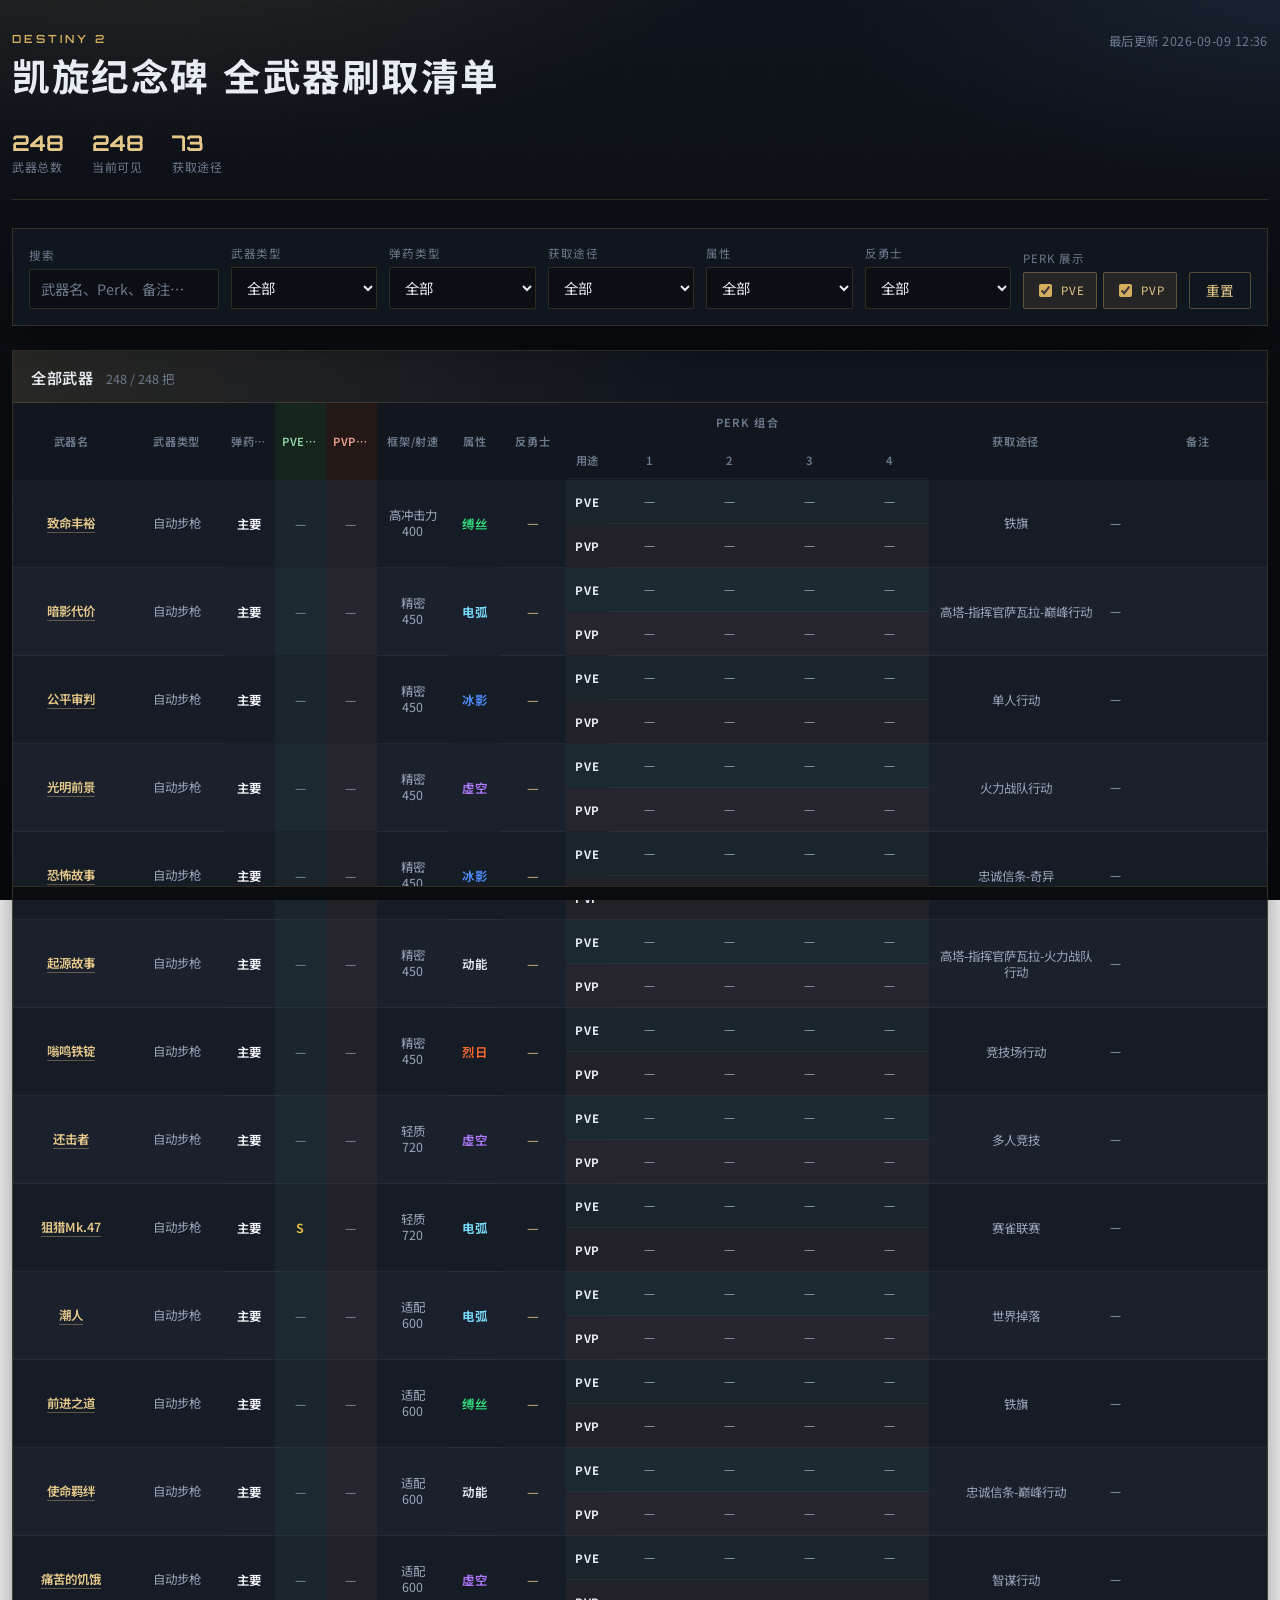
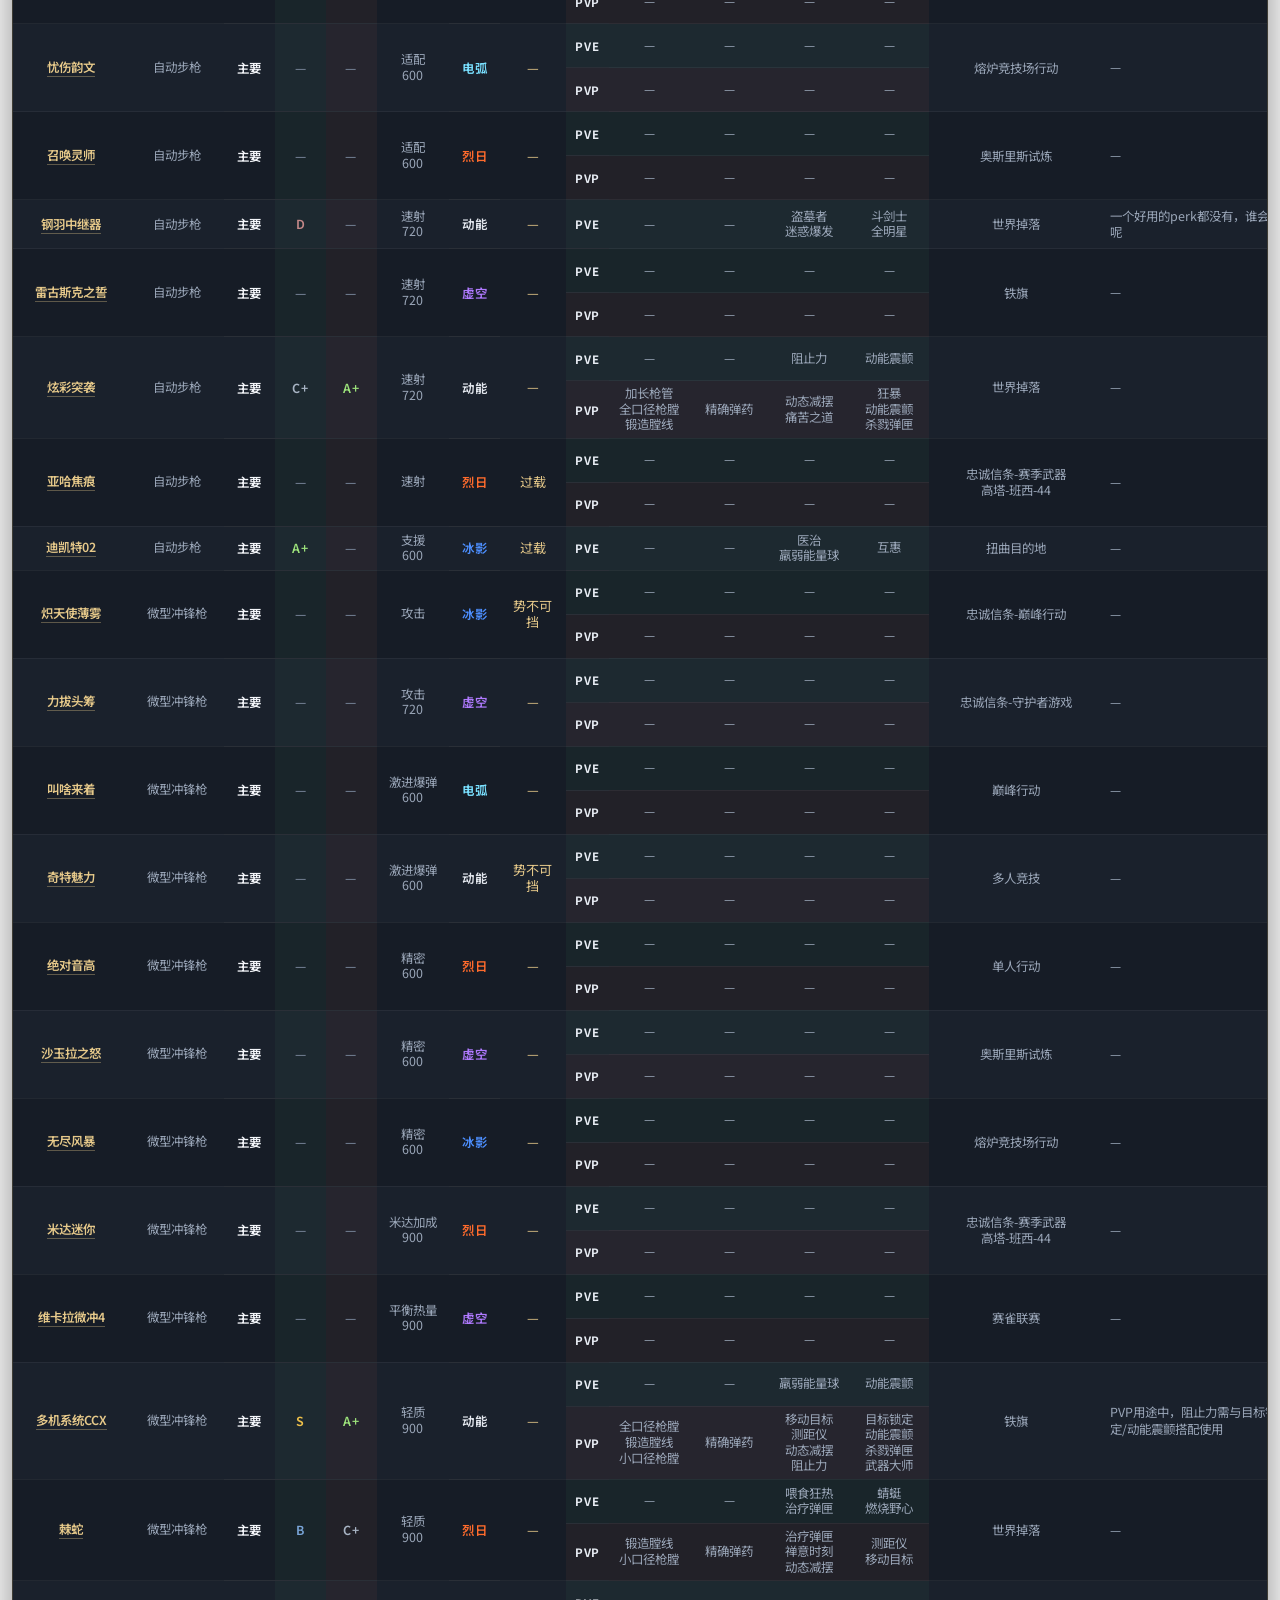
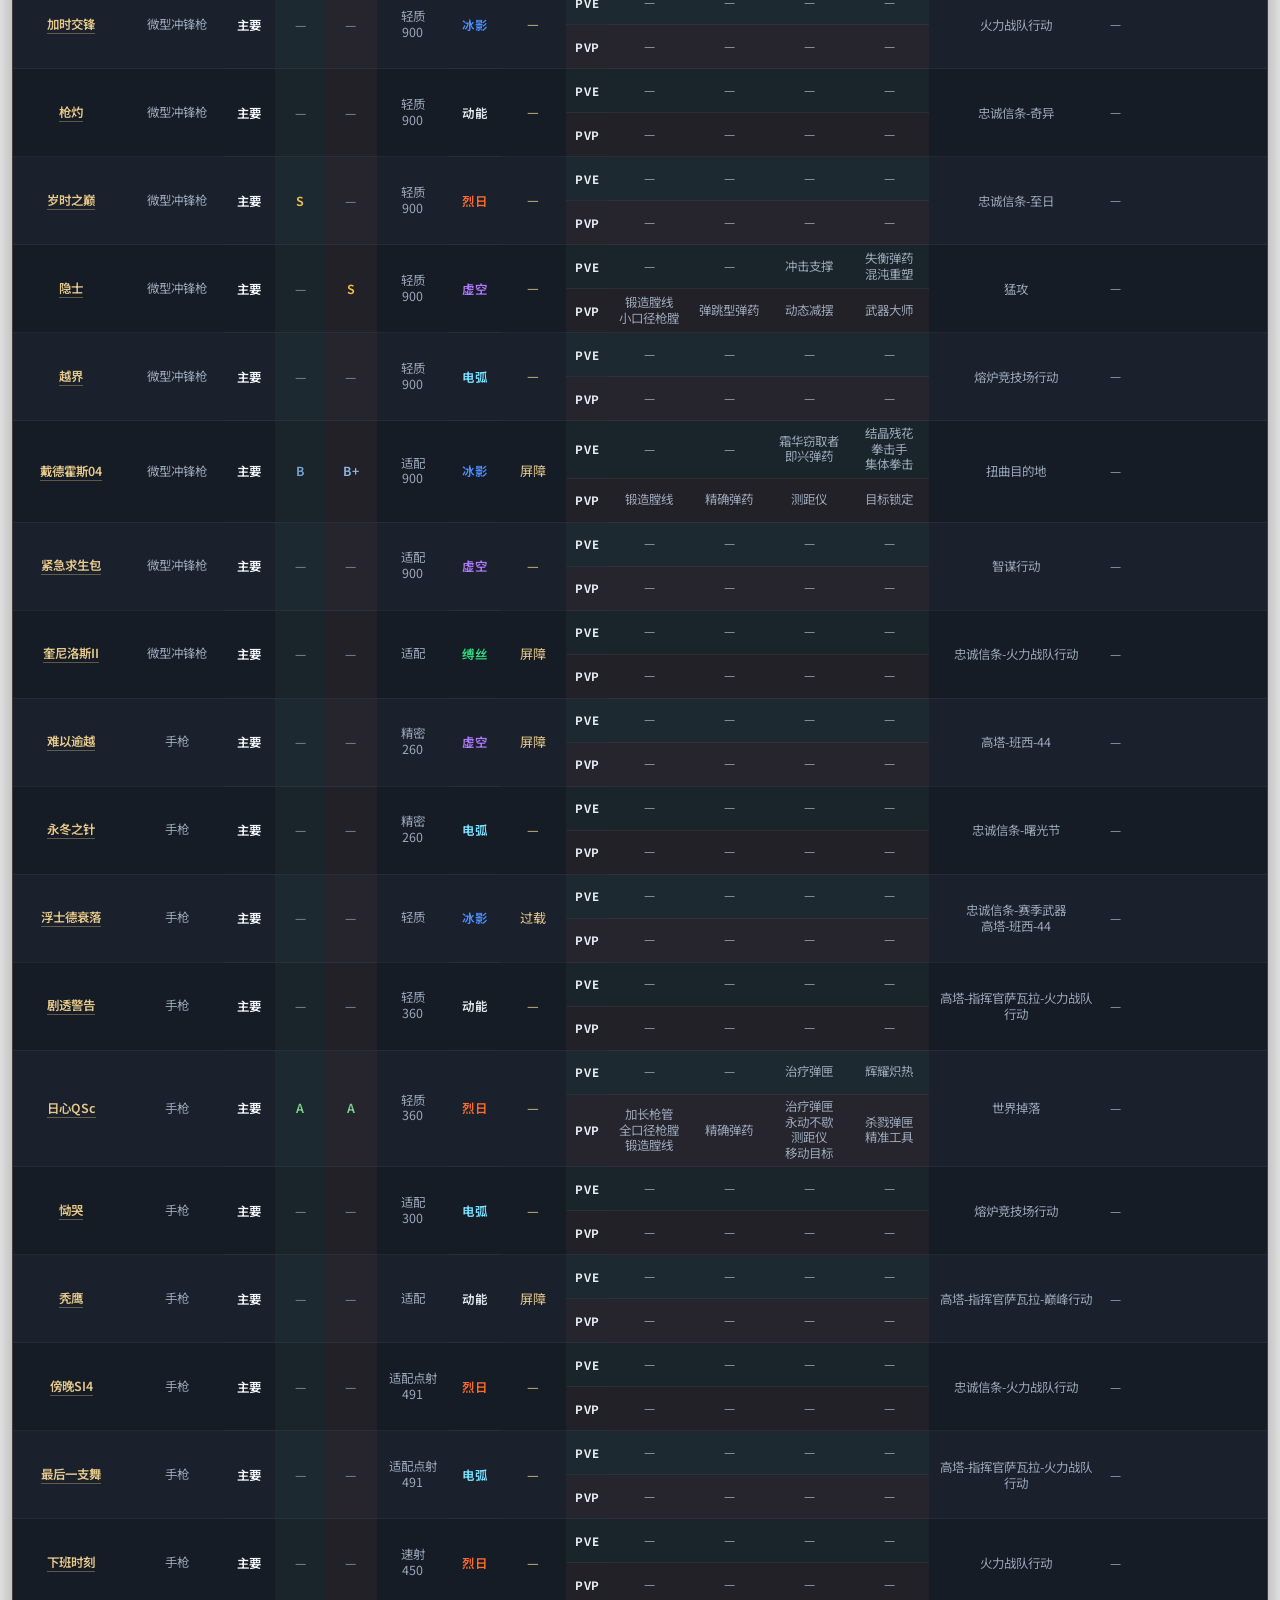
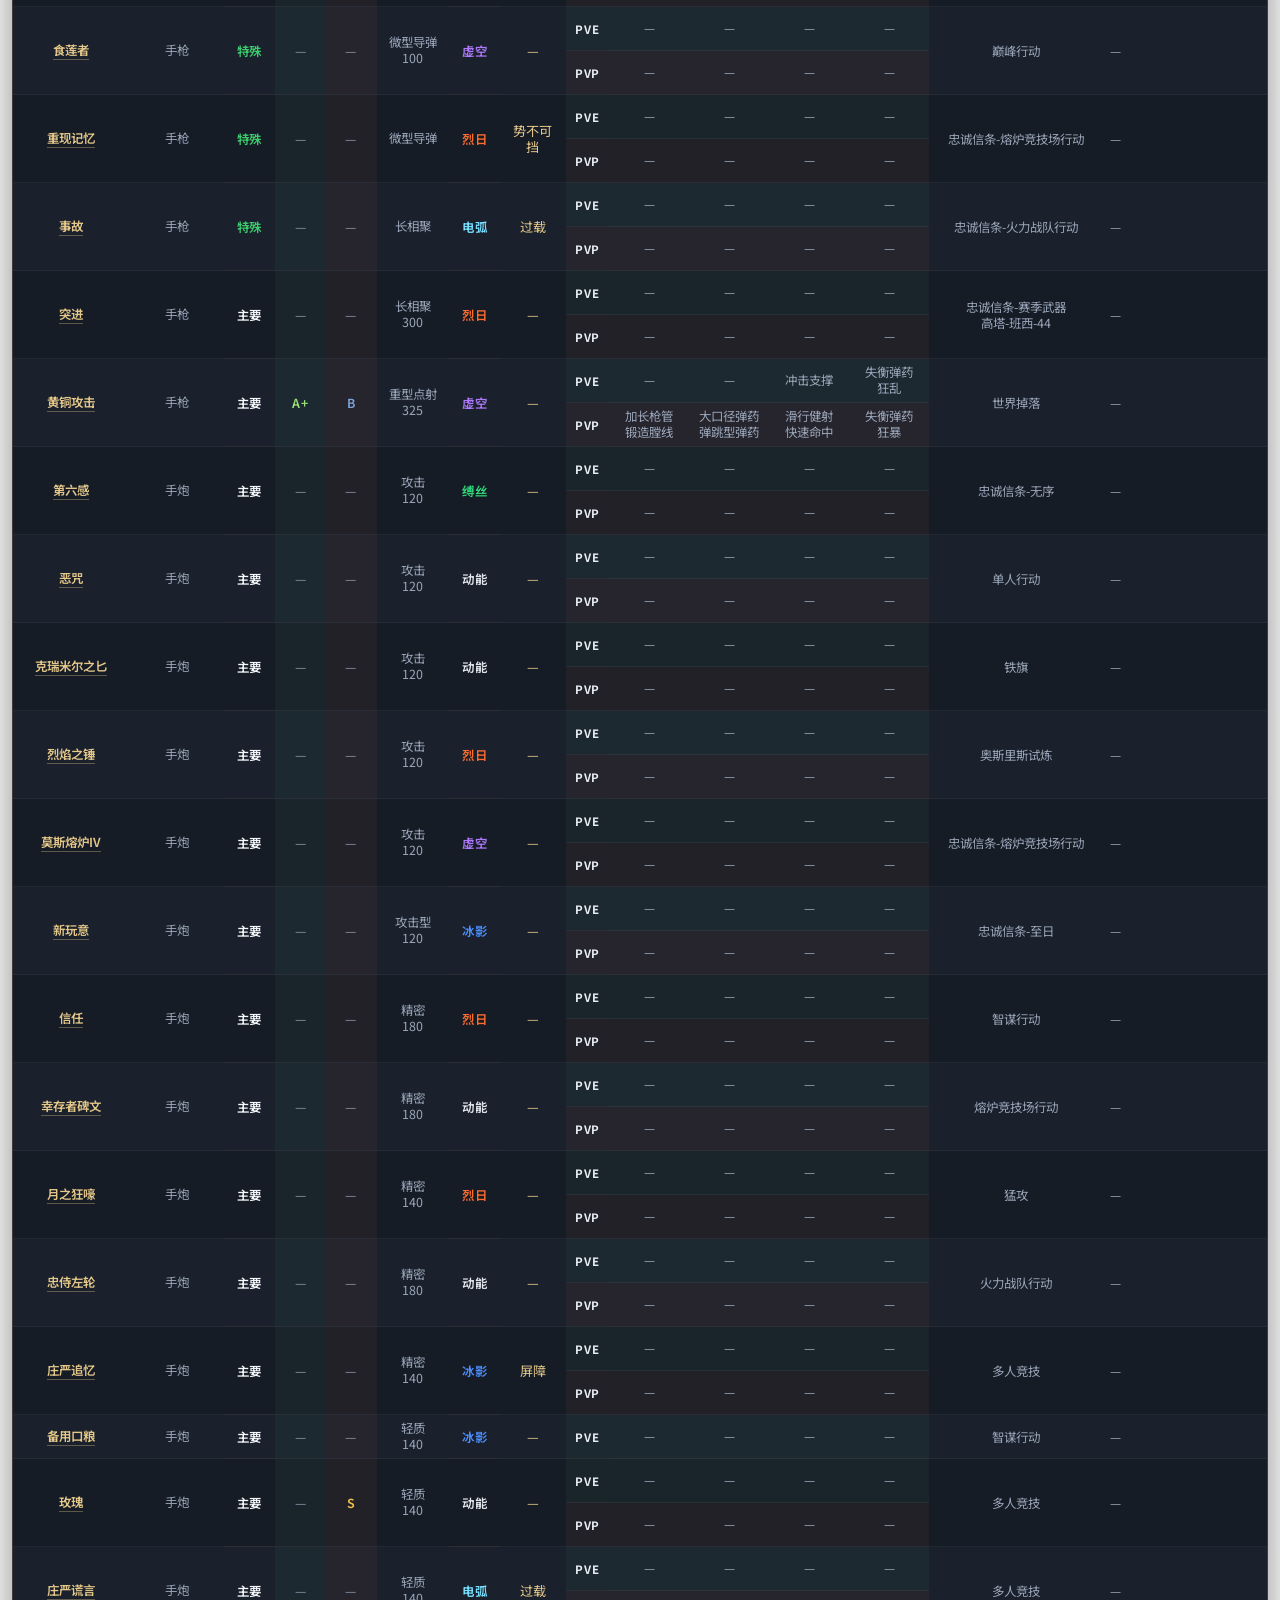
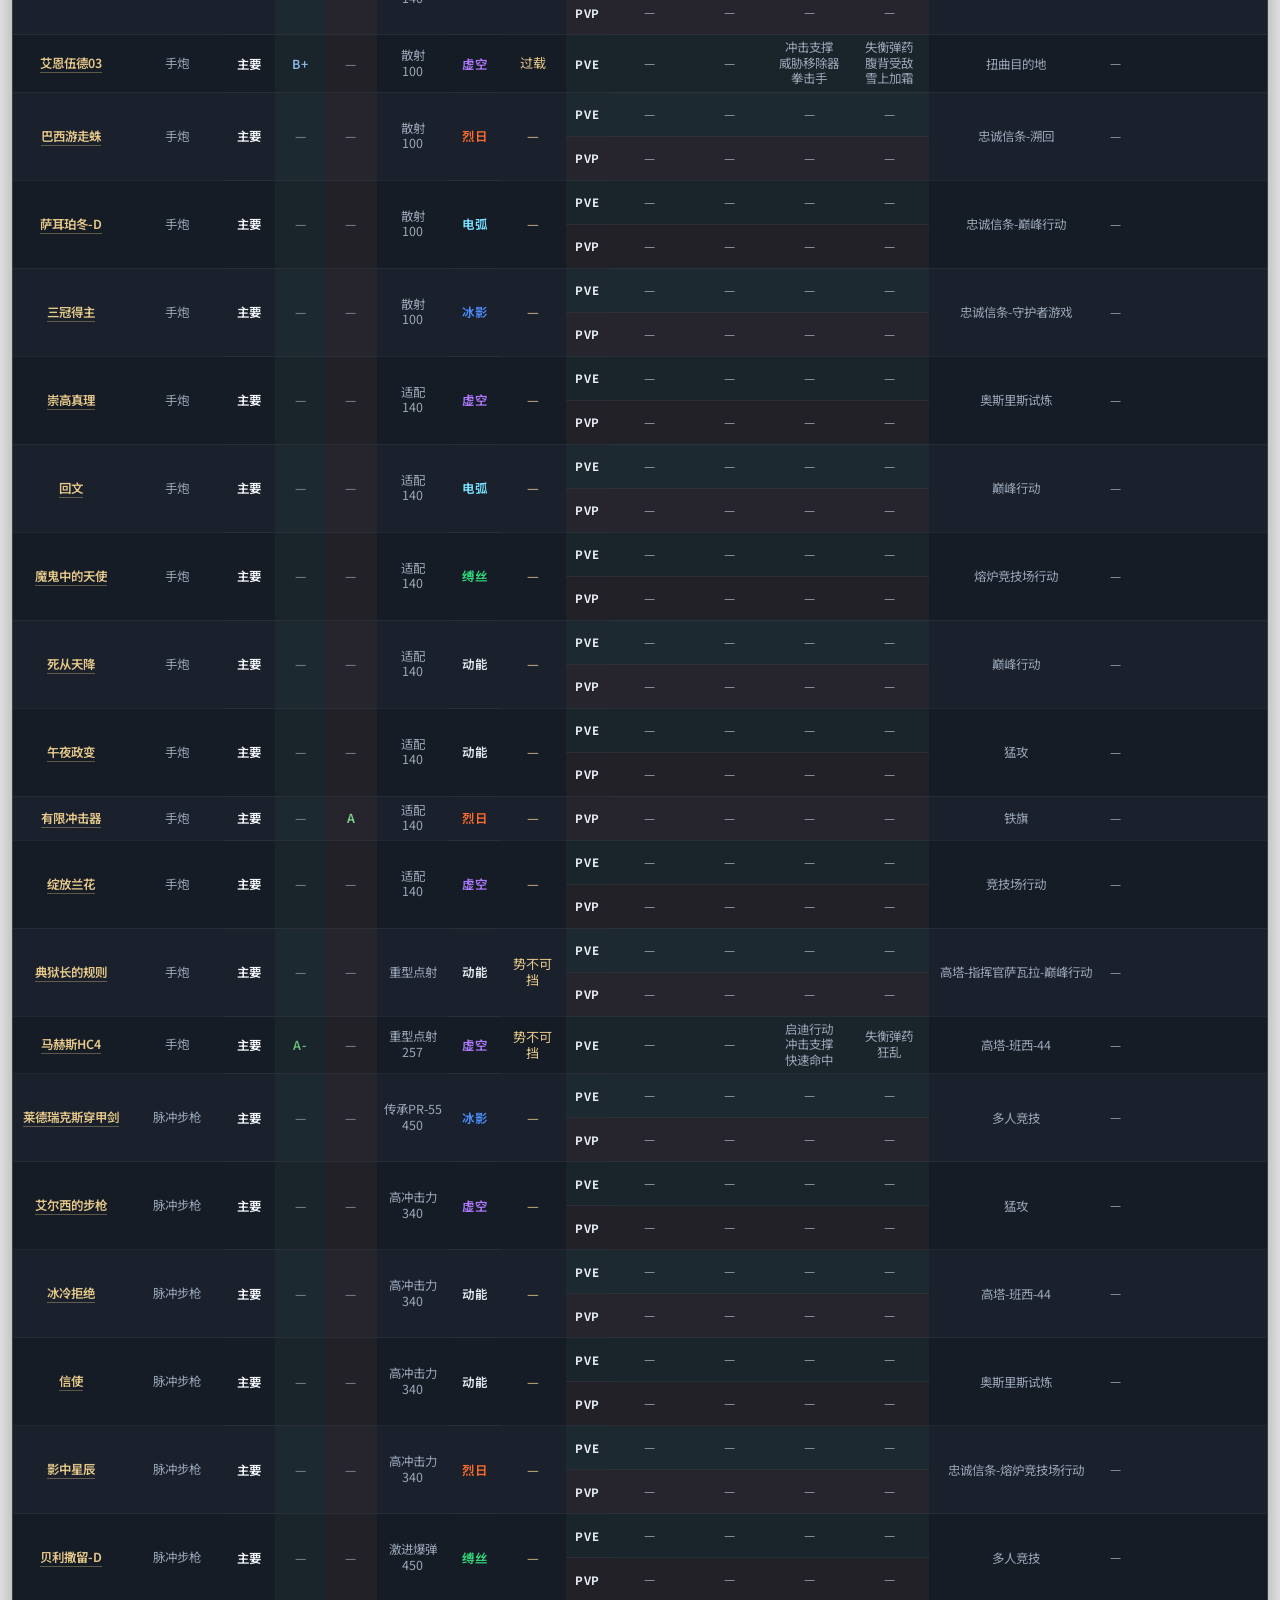
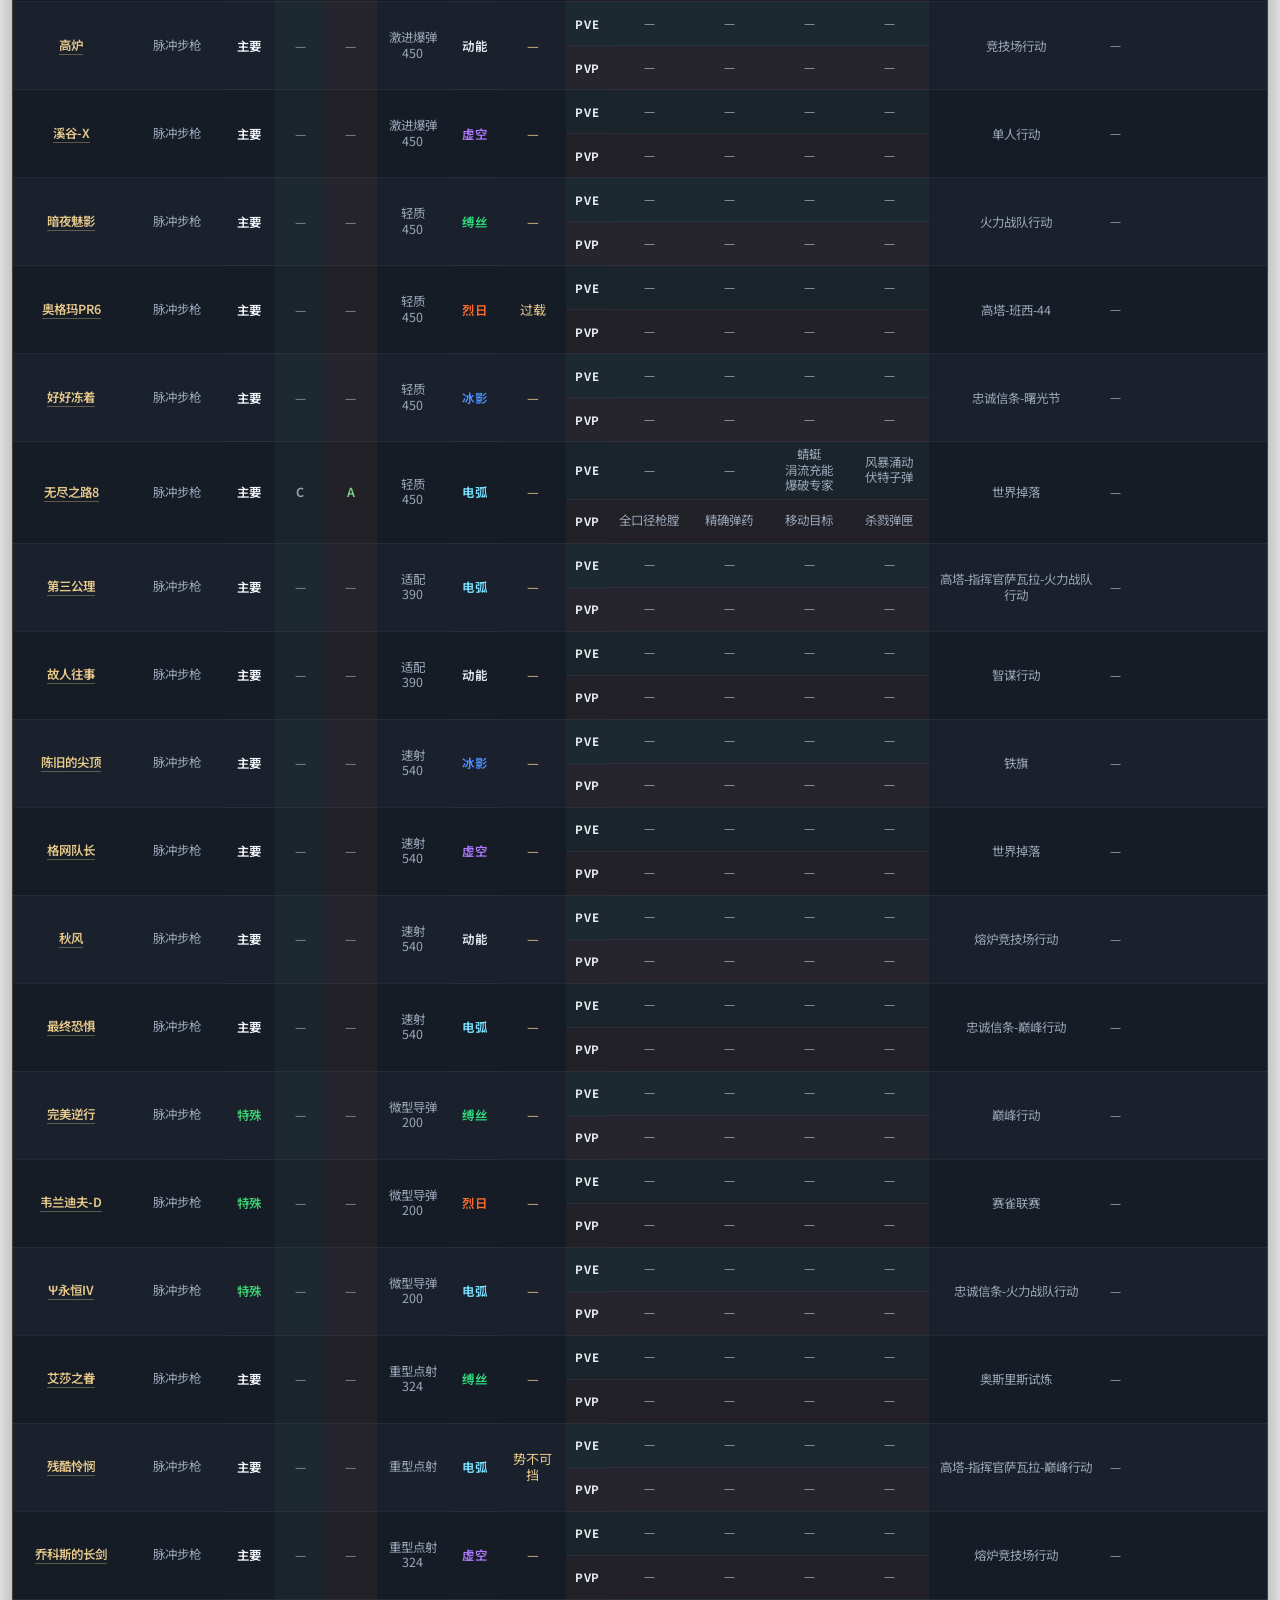
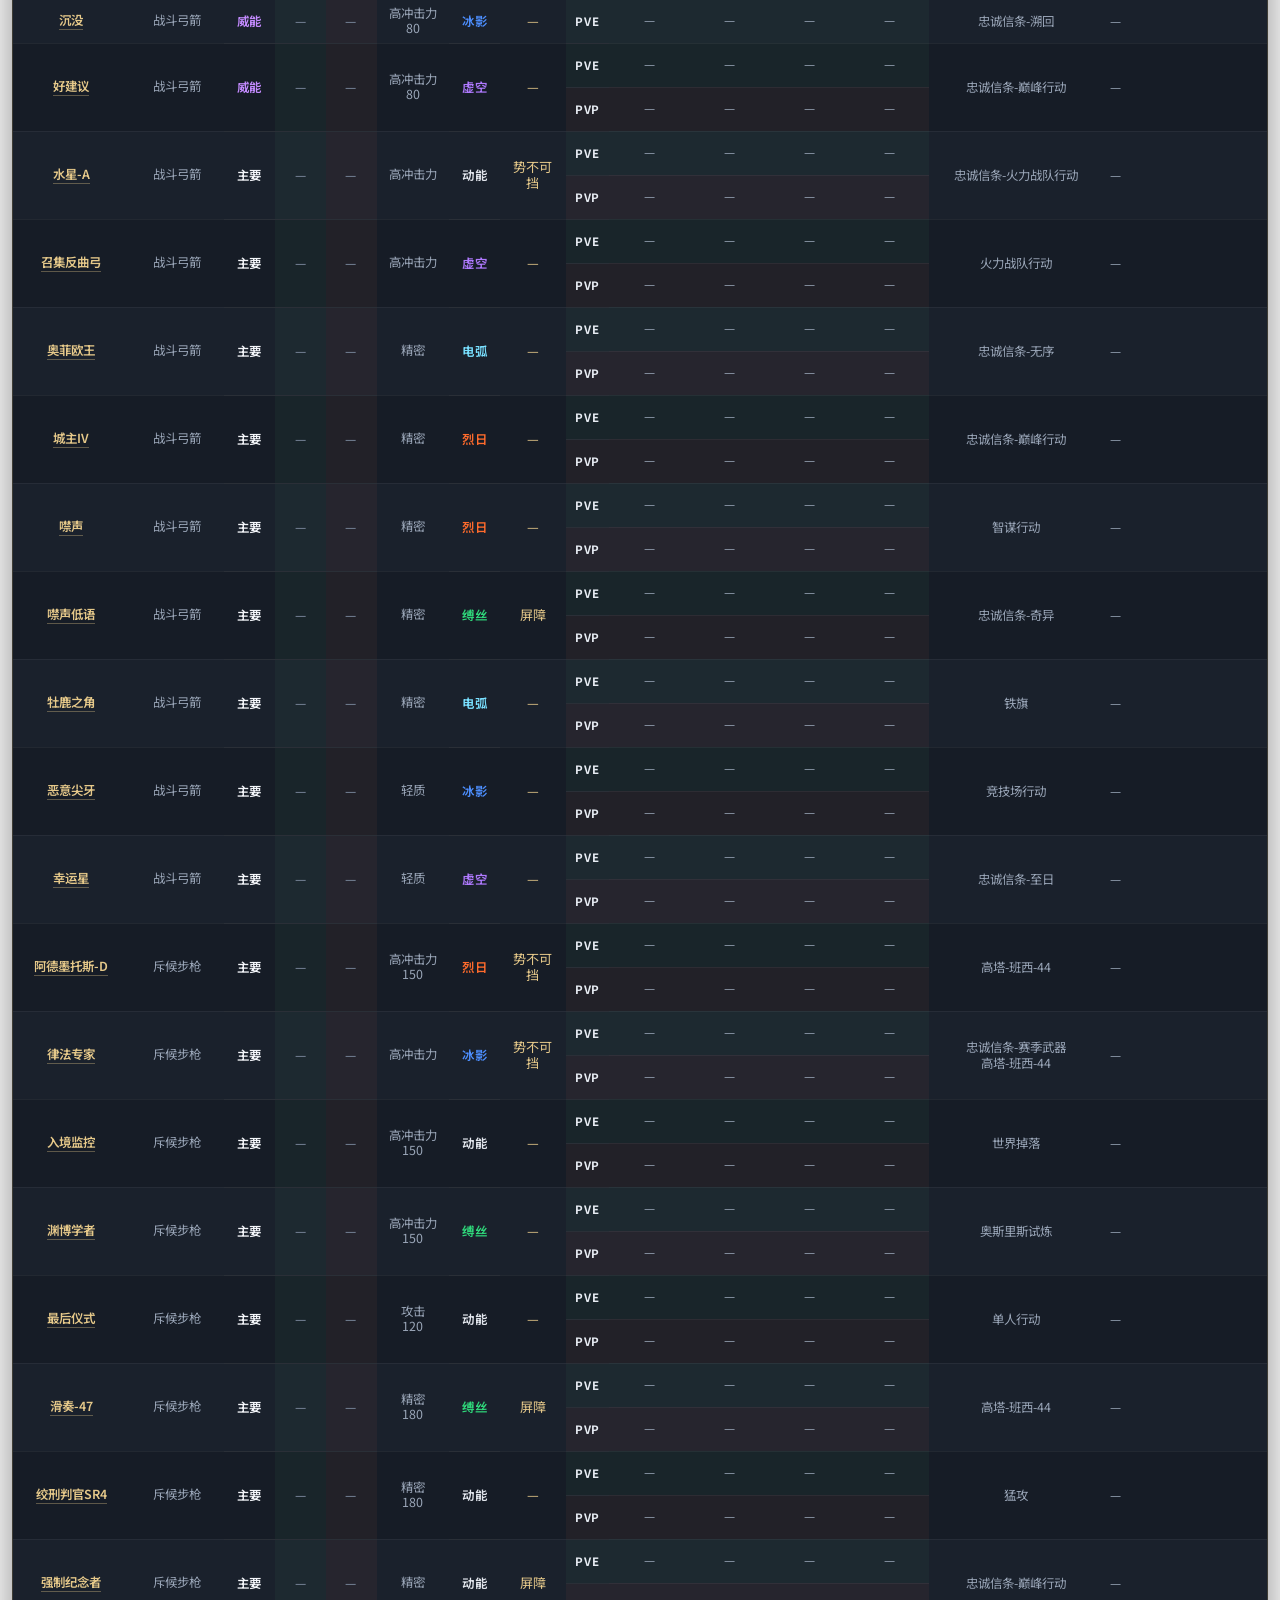
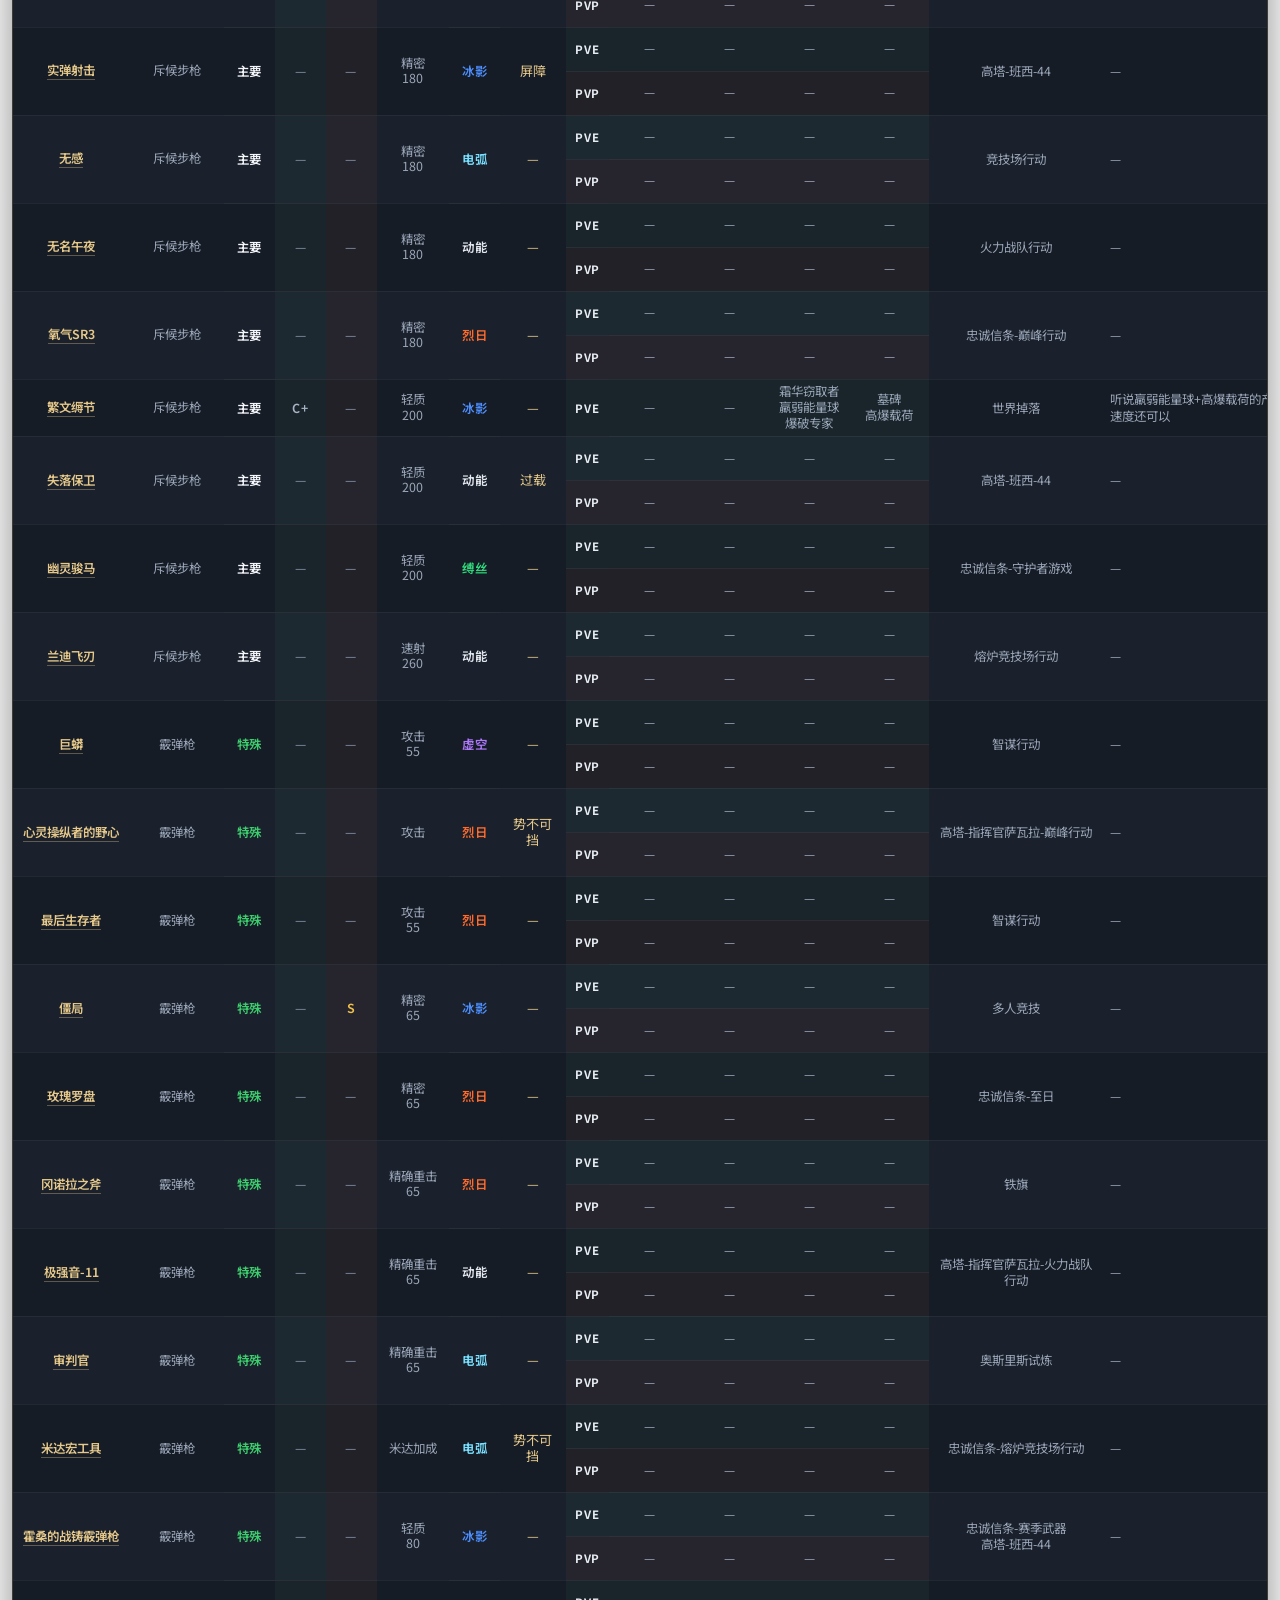
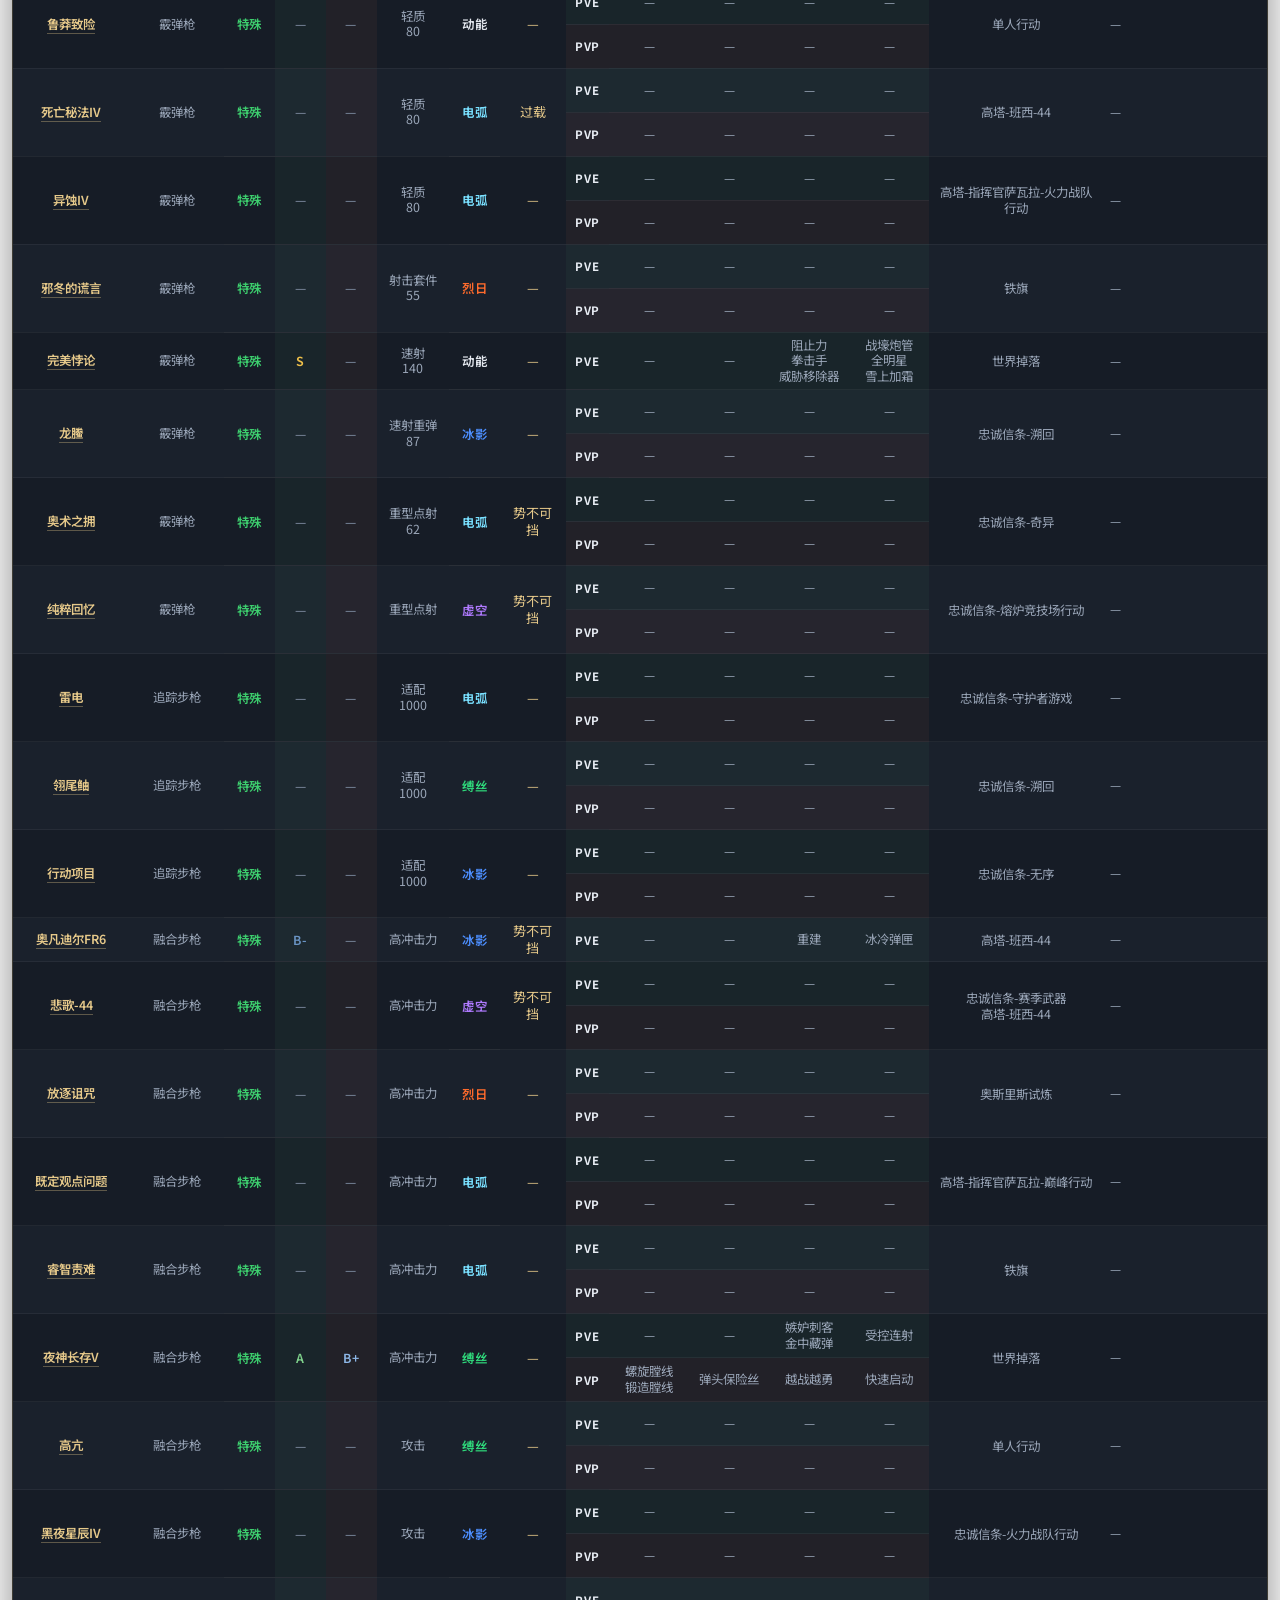
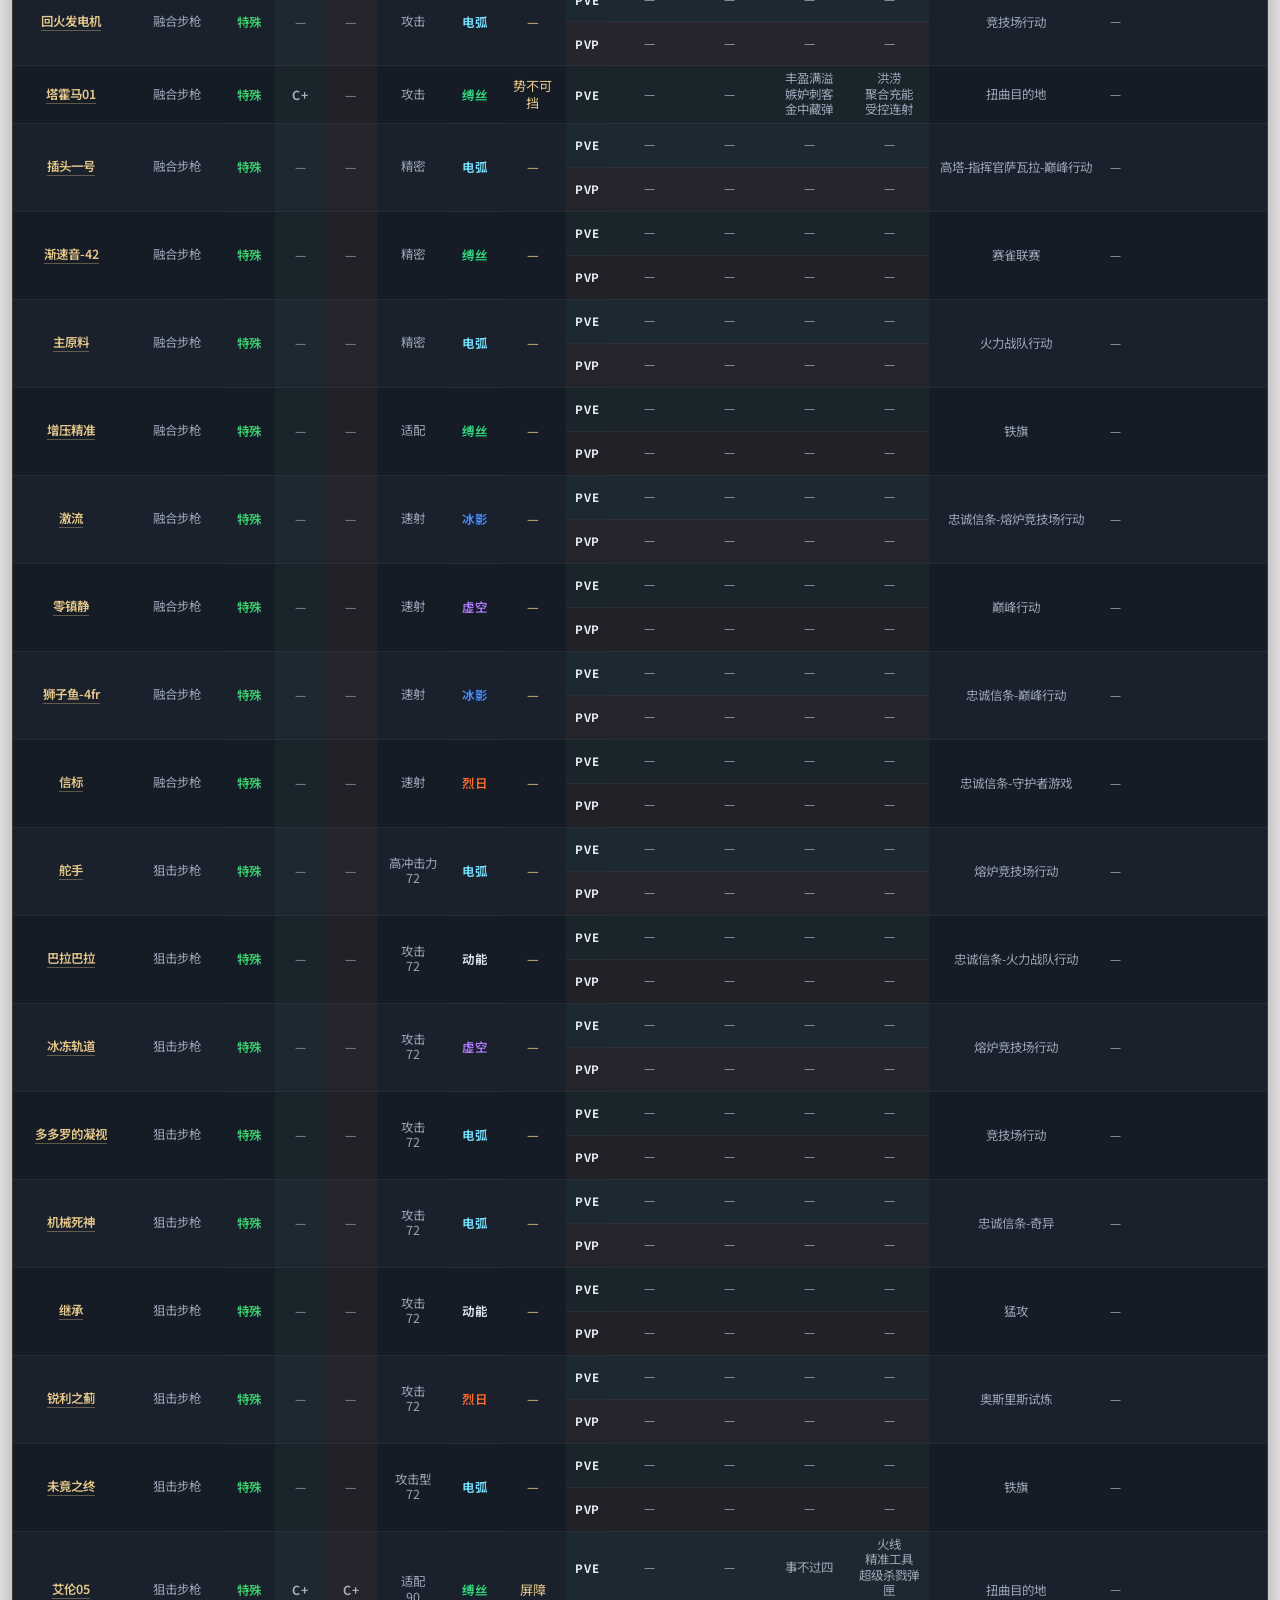
==== commit 1bee9074: "Update weapon list 2026-09-09 20:42" ====
--- a/docs/index.html
+++ b/docs/index.html
@@ -9067,6 +9067,26 @@
     return known.includes(ammo) ? `ammo-${ammo}` : "";
   }
 
+  function weaponTypeSortIndex(type) {
+    const t = String(type || "").trim();
+    if (!t) return WEAPON_TYPES.length + 1;
+    const idx = WEAPON_TYPES.indexOf(t);
+    return idx >= 0 ? idx : WEAPON_TYPES.length;
+  }
+
+  /** 查看页：类型 → 框架 → 名称 */
+  function compareWeapons(a, b) {
+    const typeDiff = weaponTypeSortIndex(a.weaponType) - weaponTypeSortIndex(b.weaponType);
+    if (typeDiff !== 0) return typeDiff;
+    const frameDiff = String(a.frame || "").localeCompare(String(b.frame || ""), "zh-CN");
+    if (frameDiff !== 0) return frameDiff;
+    return String(a.name || "").localeCompare(String(b.name || ""), "zh-CN");
+  }
+
+  function sortViewerWeapons(items) {
+    return items.sort((x, y) => compareWeapons(x.weapon, y.weapon));
+  }
+
   function matchesFilters(weapon, filters) {
     const q = filters.q;
     if (q) {
@@ -9447,13 +9467,15 @@
 
     if (showSources) {
       const catalog = Array.isArray(DATA.weapons) ? DATA.weapons : [];
-      const weapons = catalog
-        .filter((w) => matchesFilters(w, filters))
-        .map((w) => ({
-          weapon: w,
-          display: resolveDisplay(w, viewPve, viewPvp),
-        }))
-        .filter((item) => item.display.visible);
+      const weapons = sortViewerWeapons(
+        catalog
+          .filter((w) => matchesFilters(w, filters))
+          .map((w) => ({
+            weapon: w,
+            display: resolveDisplay(w, viewPve, viewPvp),
+          }))
+          .filter((item) => item.display.visible)
+      );
 
       visible = weapons.length;
       parts.push(`
@@ -9481,13 +9503,15 @@
         if (sectionKey !== filters.sectionId) continue;
 
         const sectionWeapons = resolveSectionWeapons(DATA, section);
-        const weapons = sectionWeapons
-          .filter((w) => matchesFilters(w, filters))
-          .map((w) => ({
-            weapon: w,
-            display: resolveDisplay(w, viewPve, viewPvp),
-          }))
-          .filter((item) => item.display.visible);
+        const weapons = sortViewerWeapons(
+          sectionWeapons
+            .filter((w) => matchesFilters(w, filters))
+            .map((w) => ({
+              weapon: w,
+              display: resolveDisplay(w, viewPve, viewPvp),
+            }))
+            .filter((item) => item.display.visible)
+        );
 
         visible += weapons.length;
 
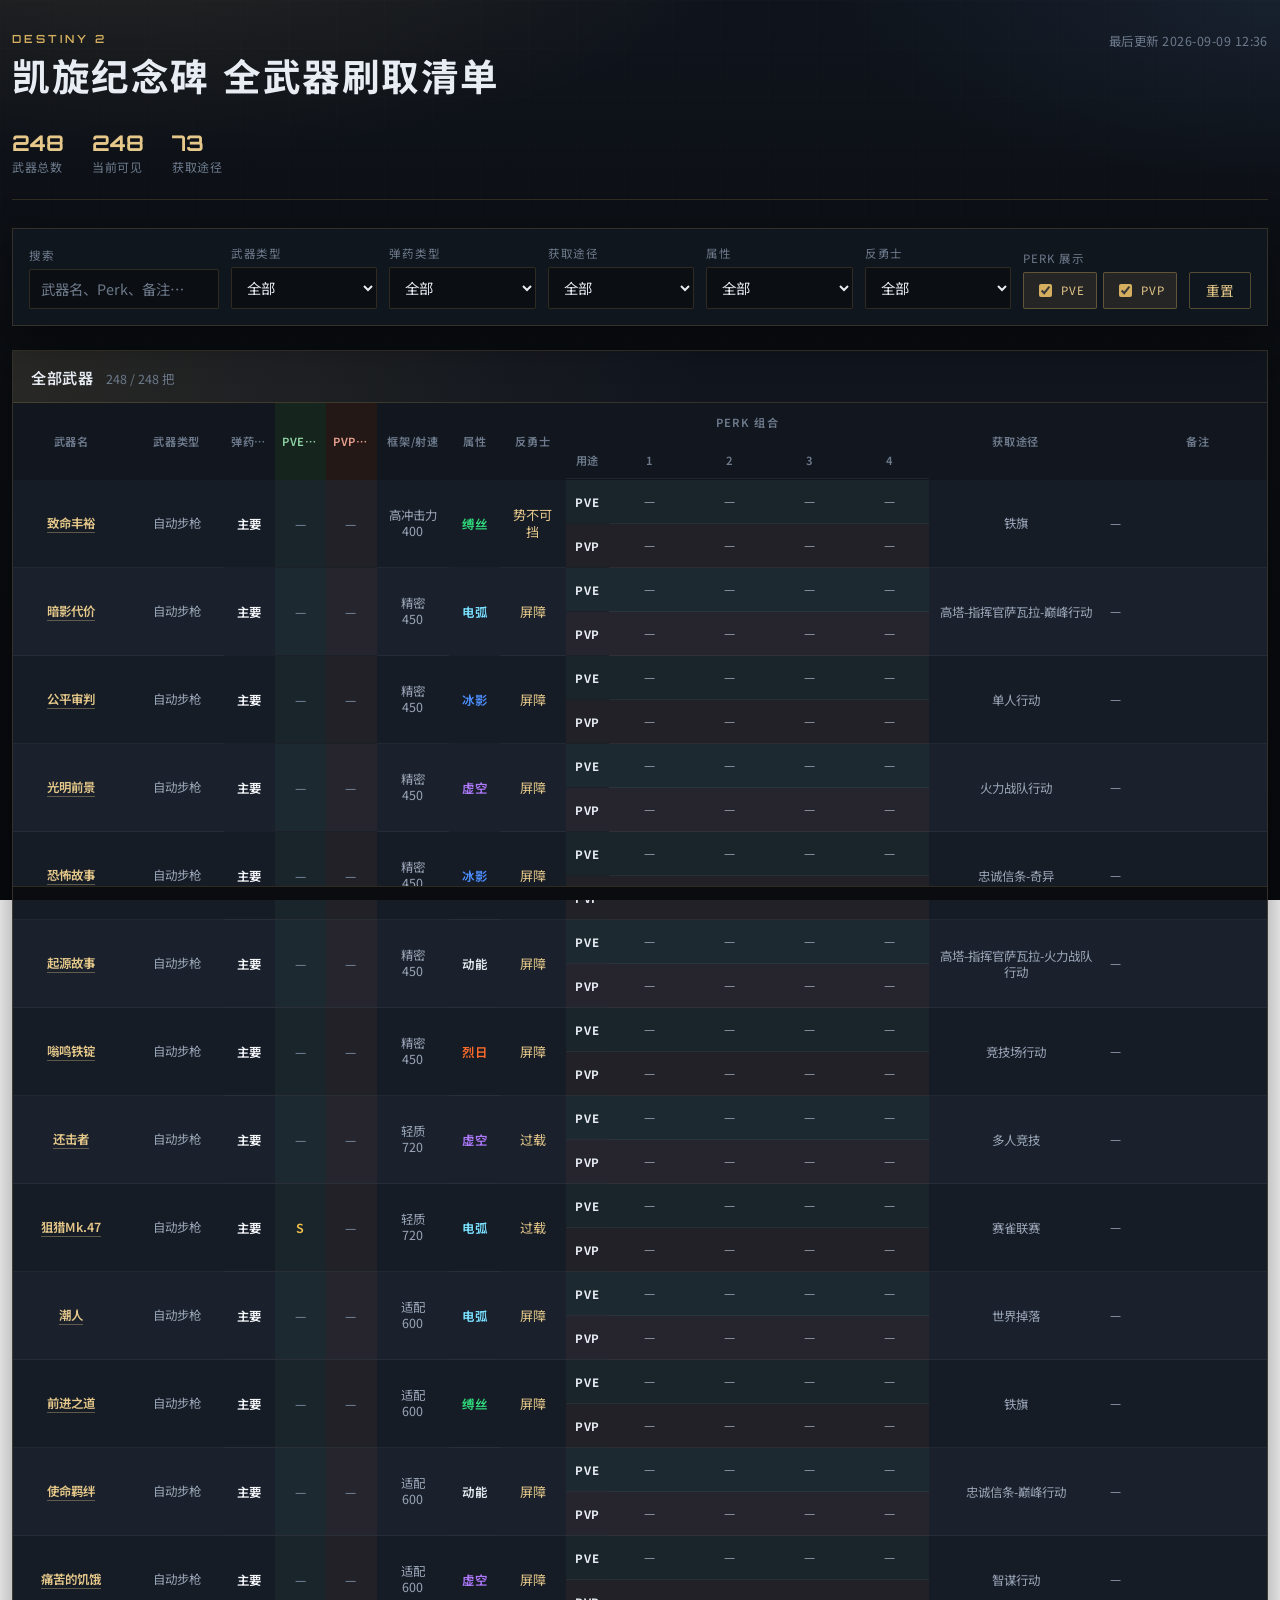
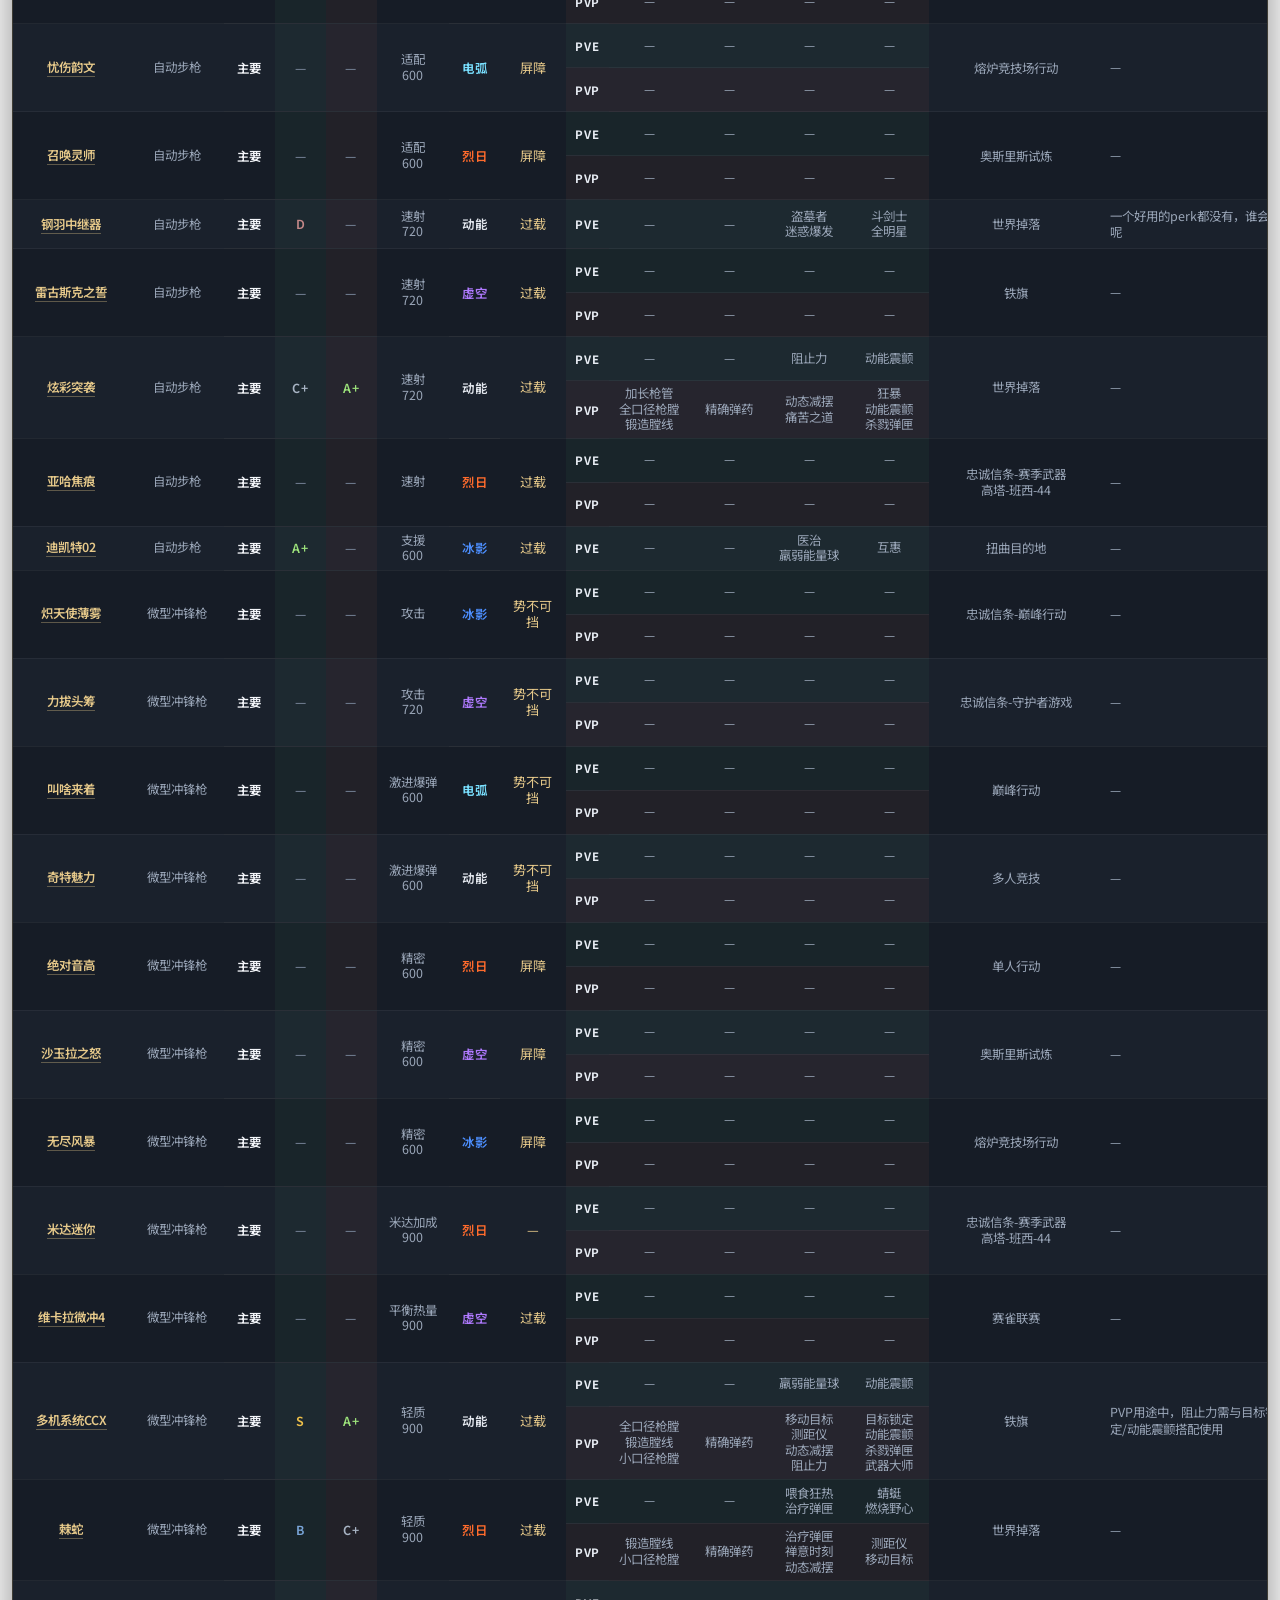
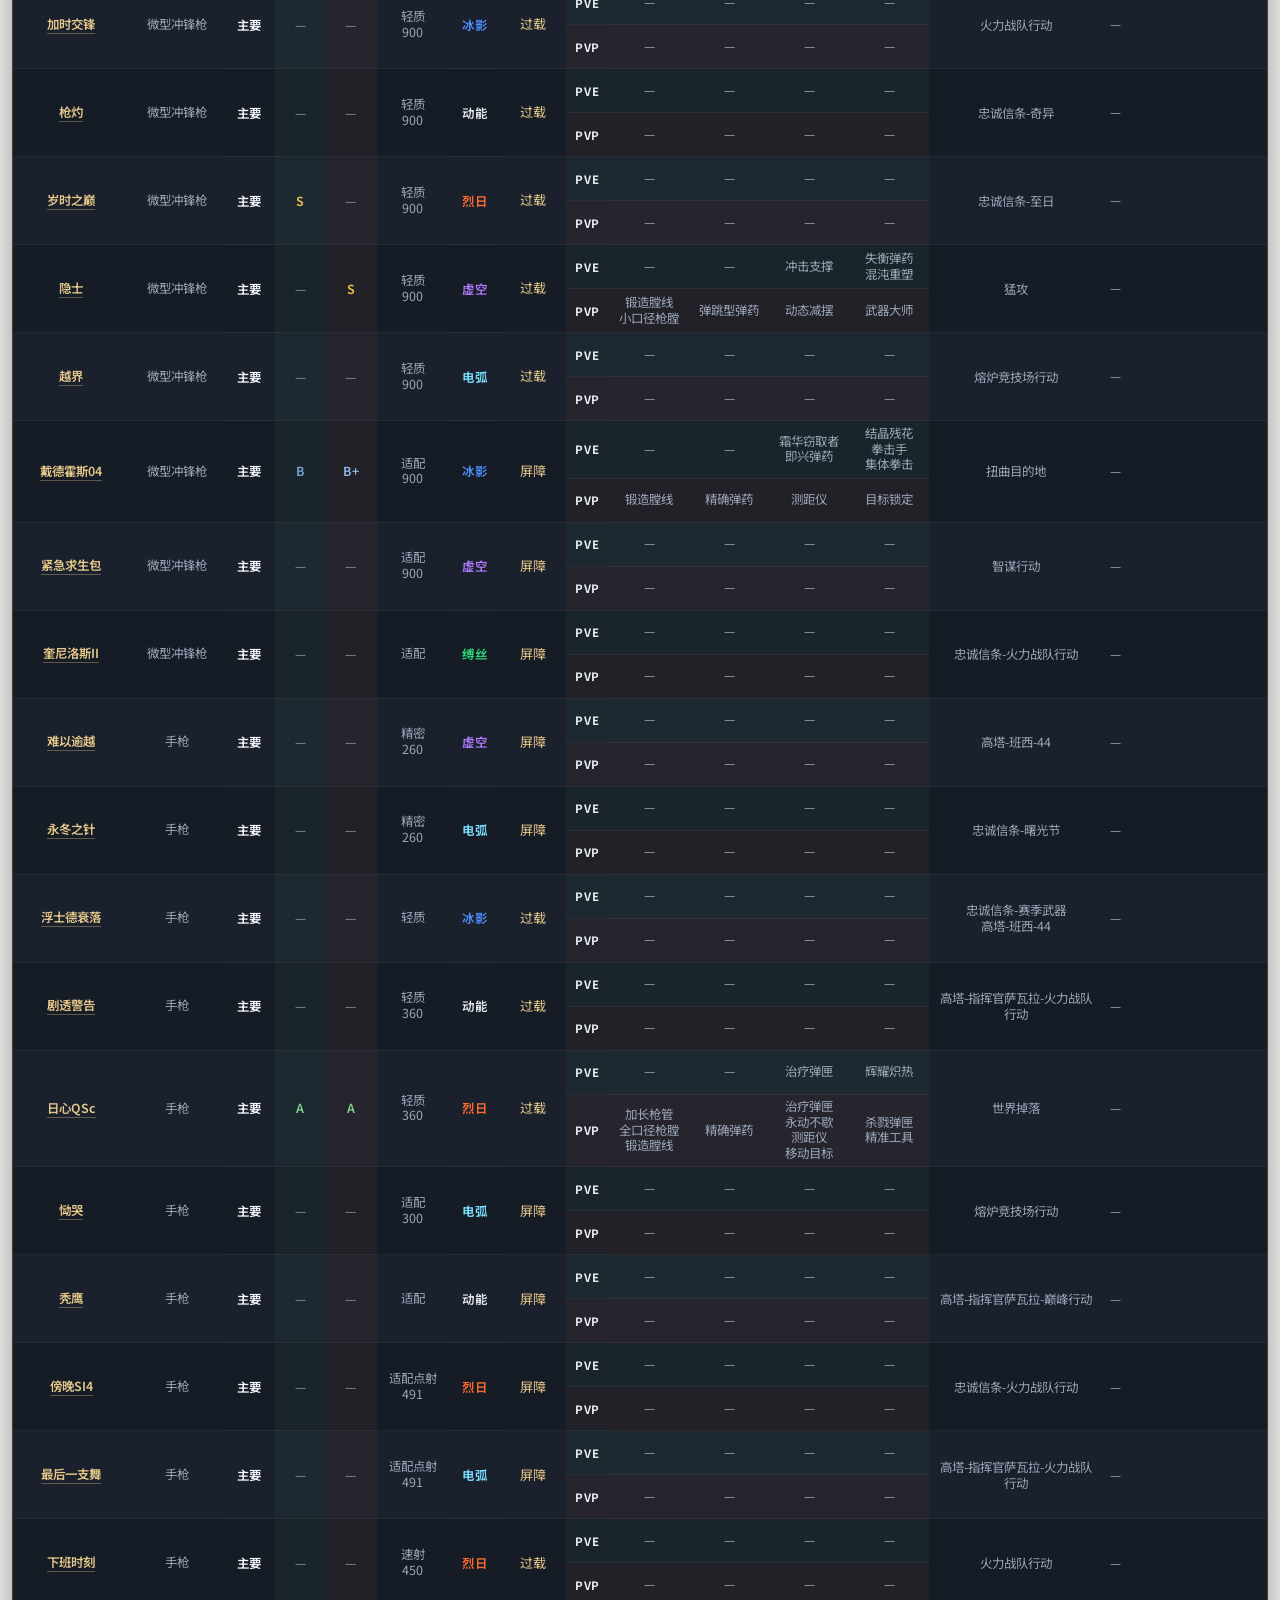
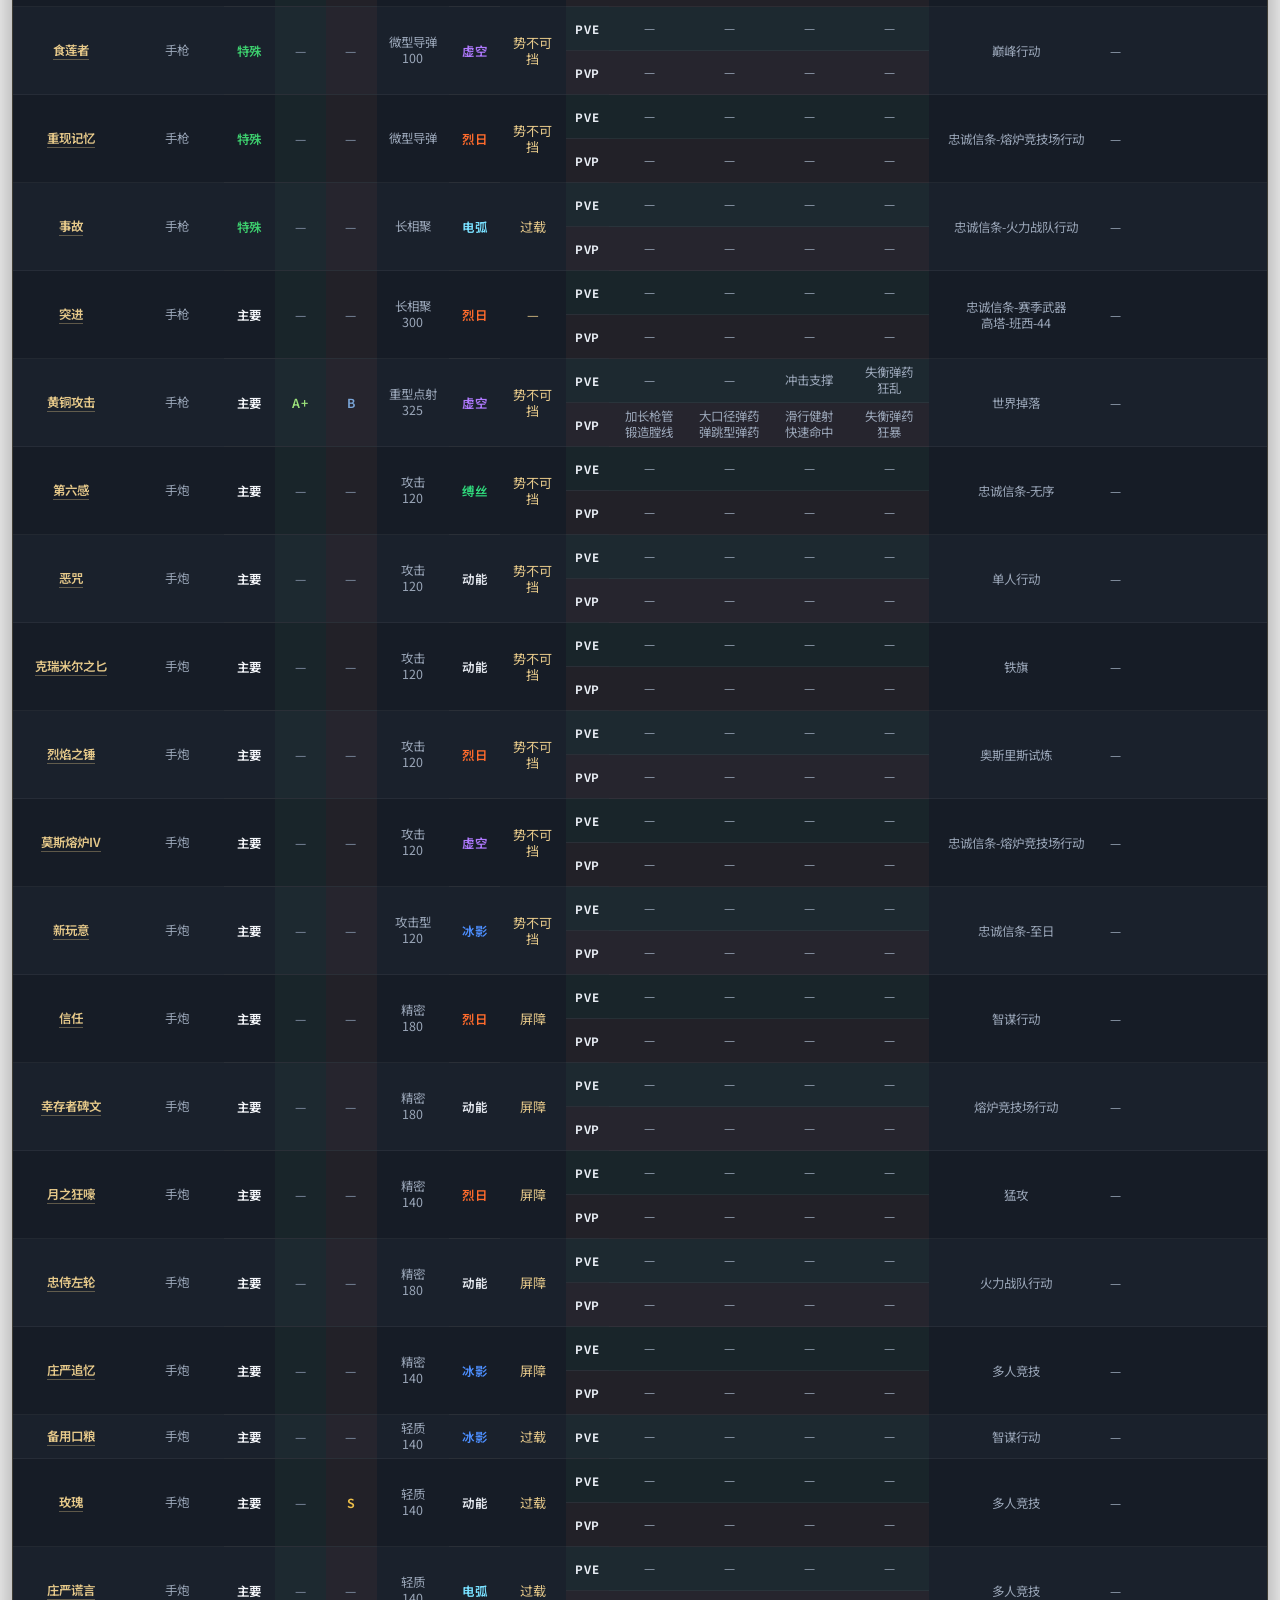
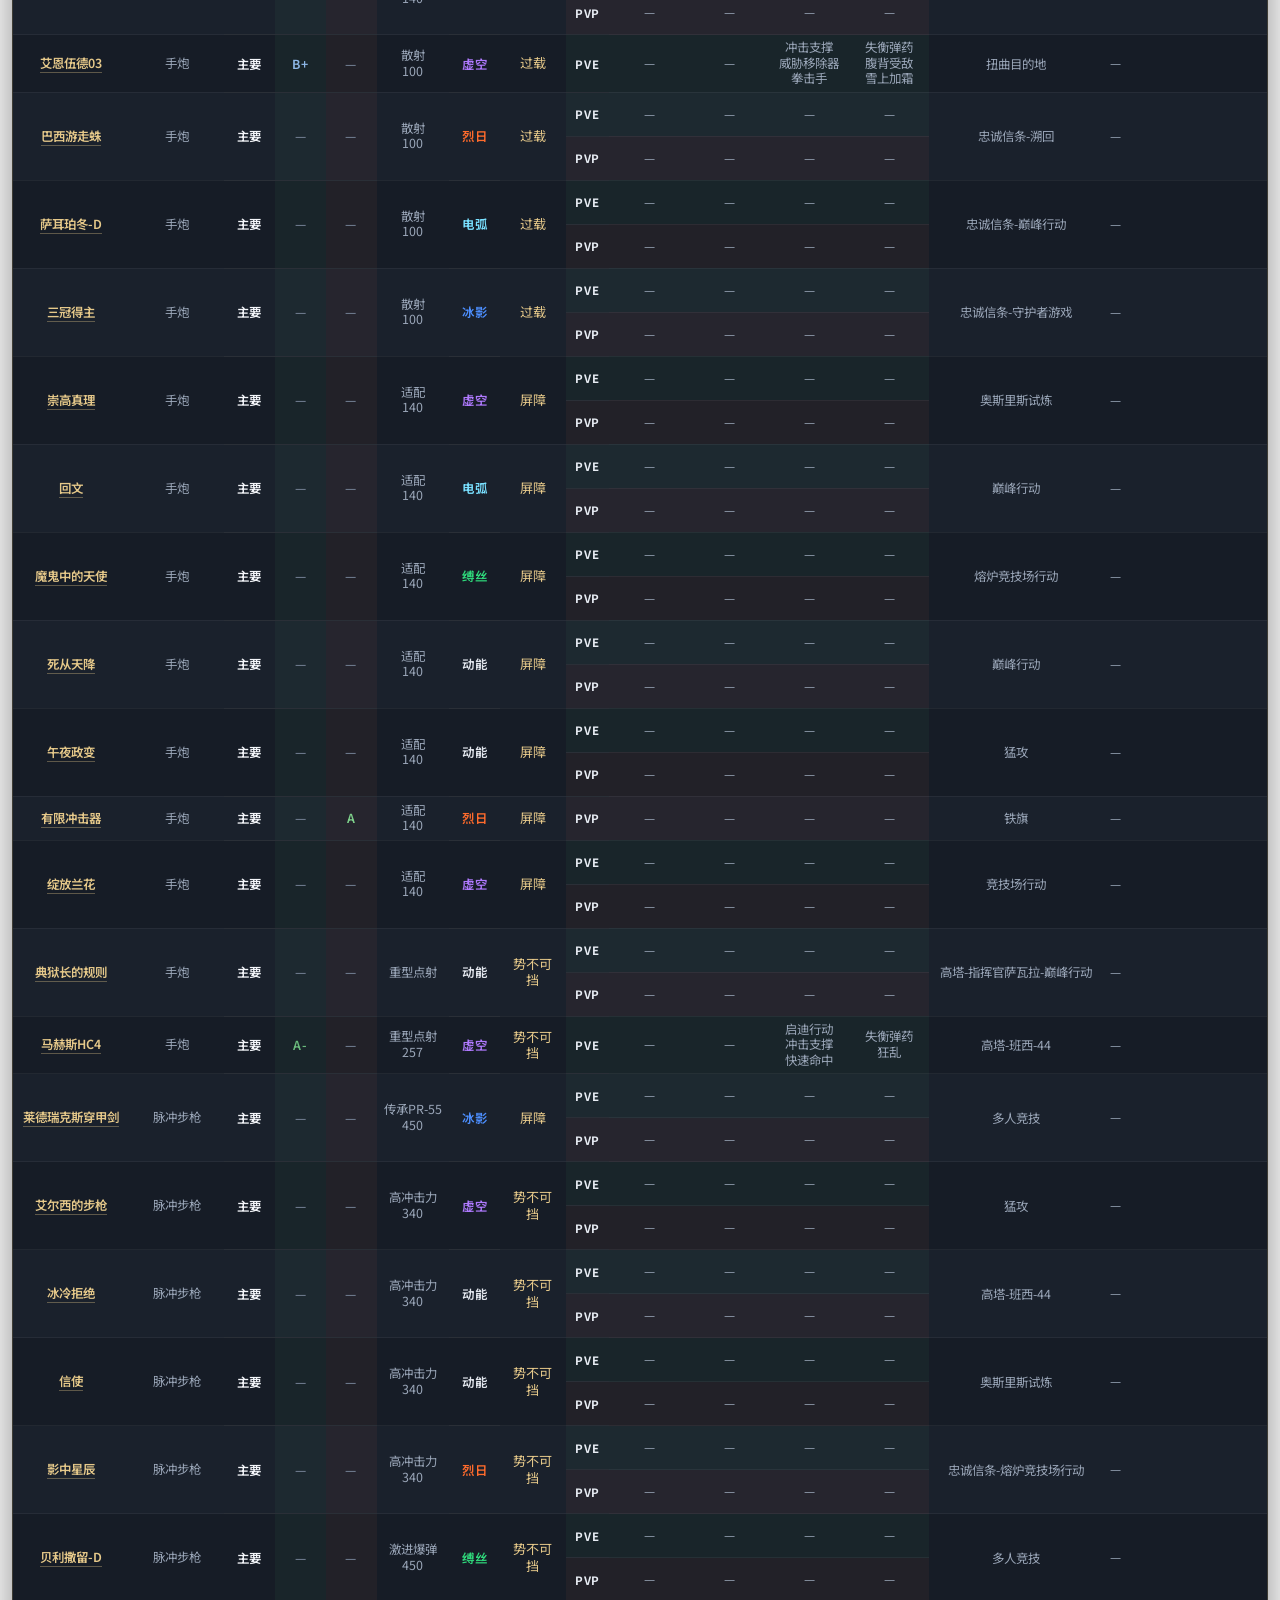
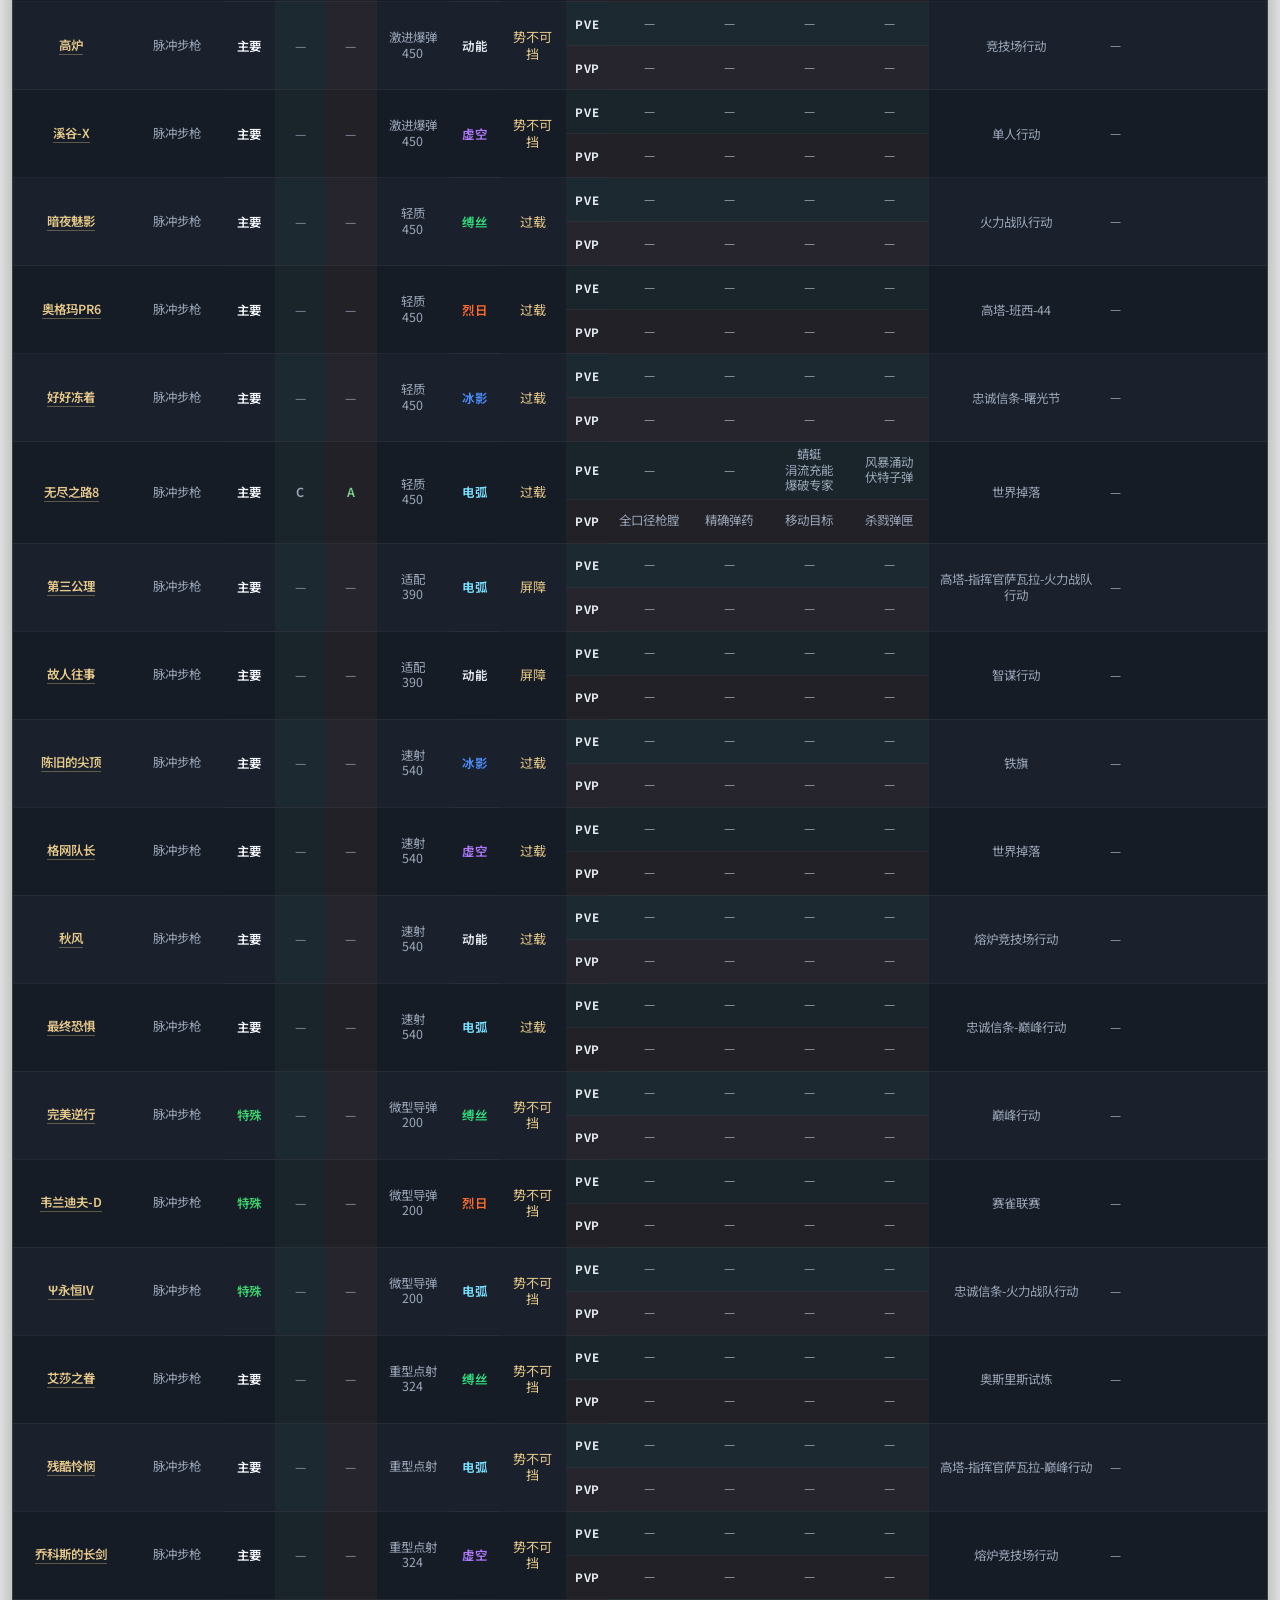
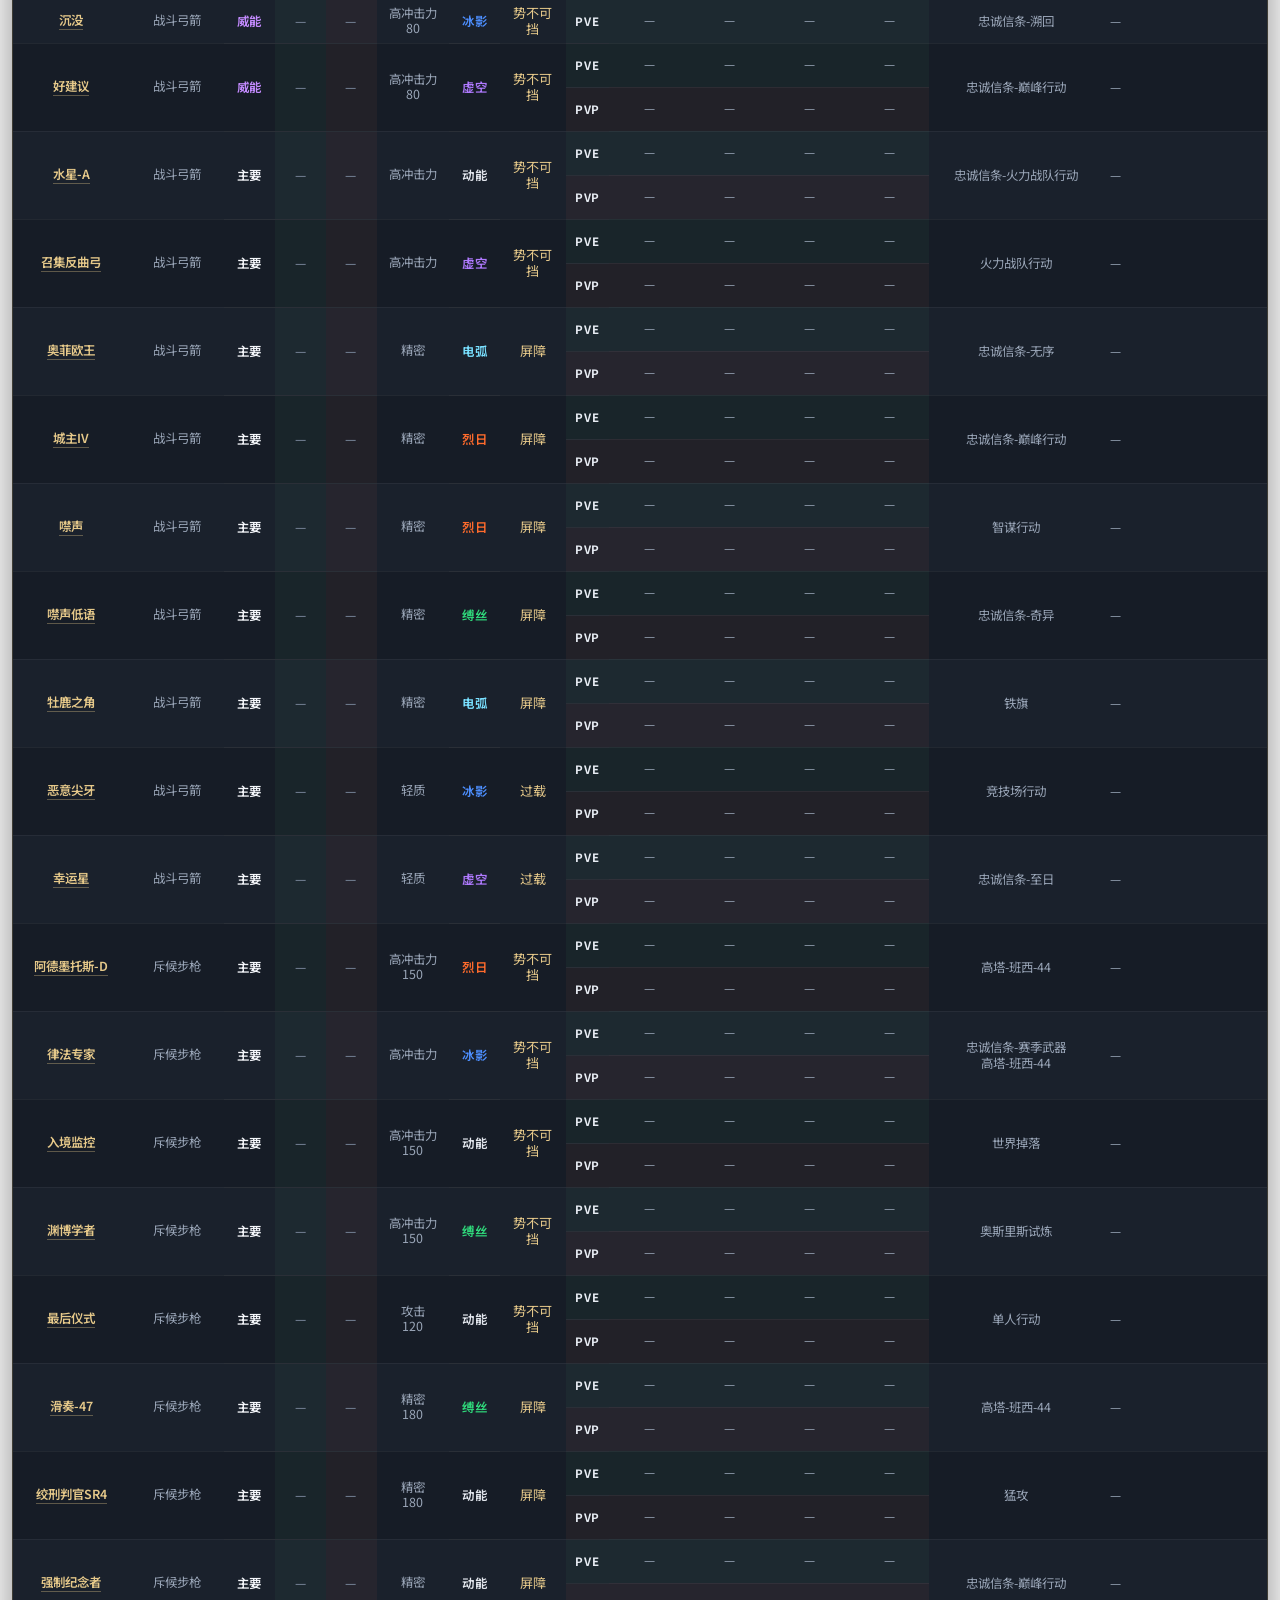
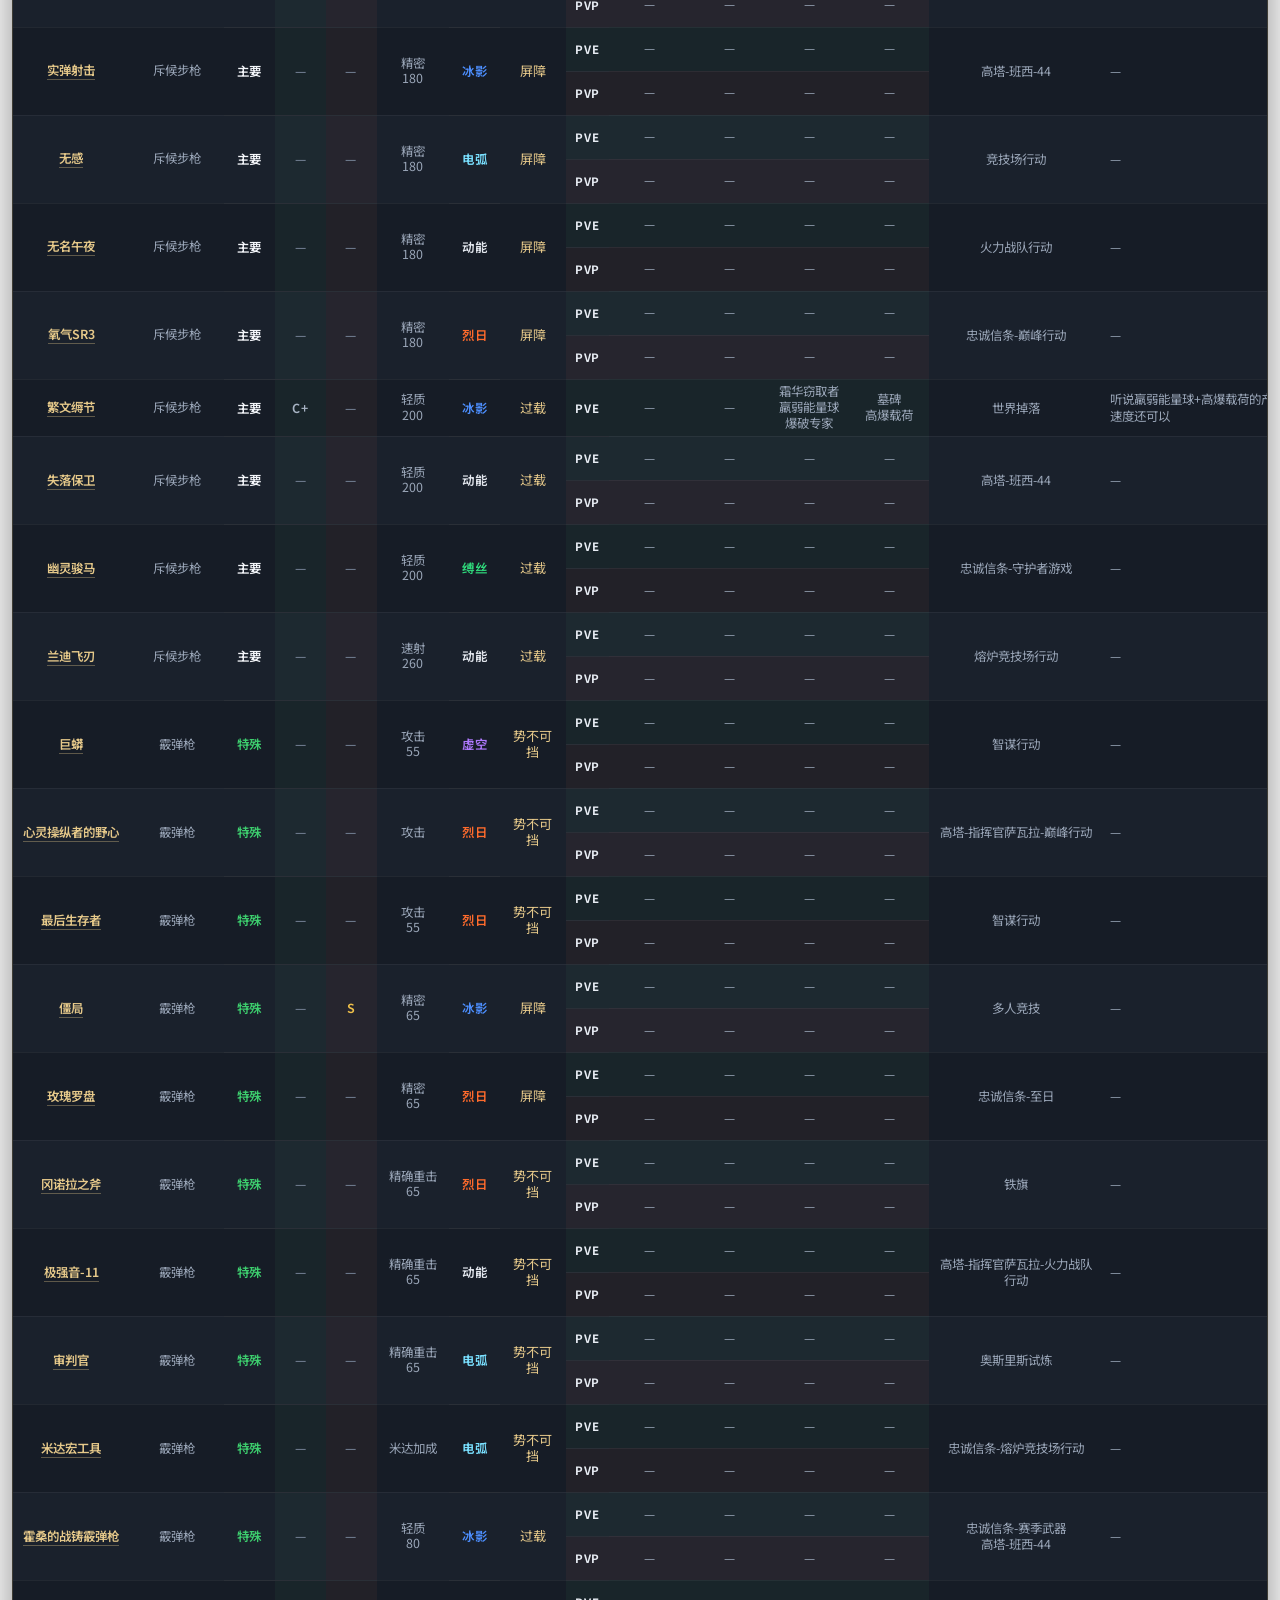
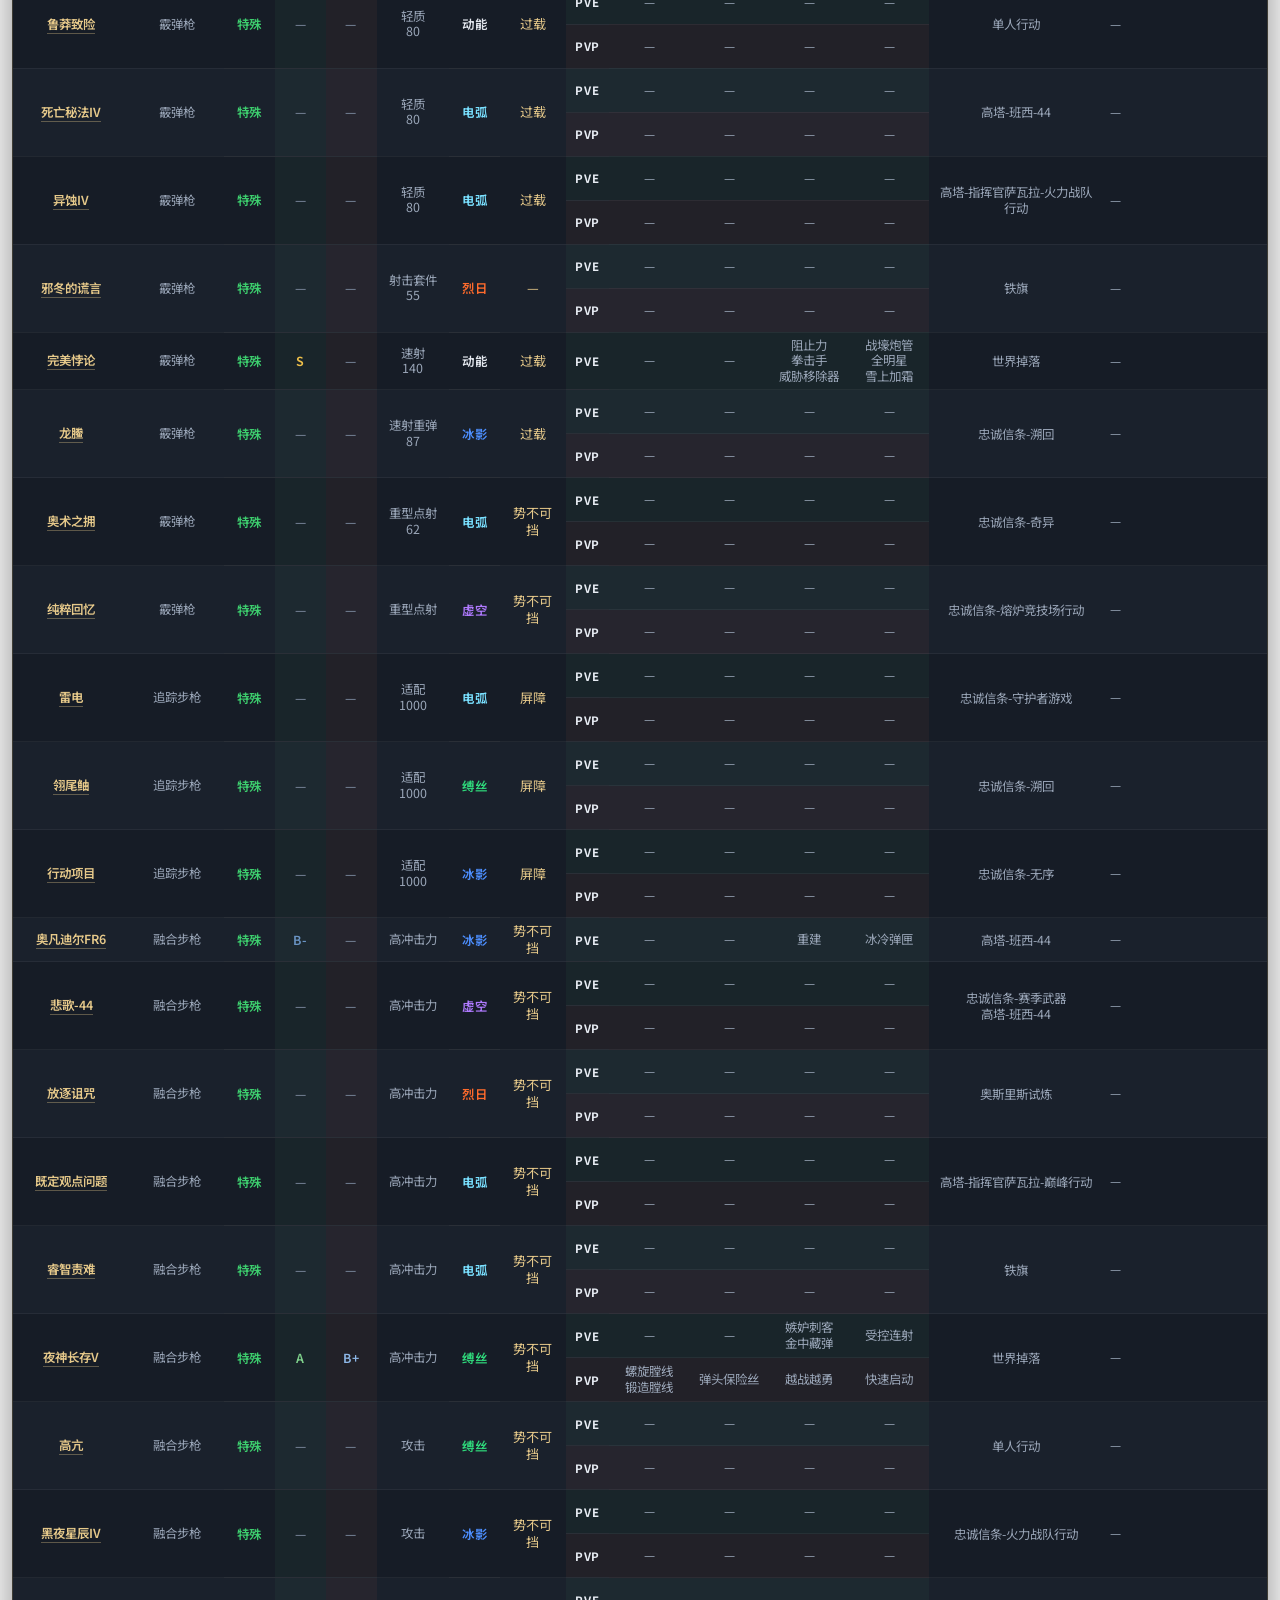
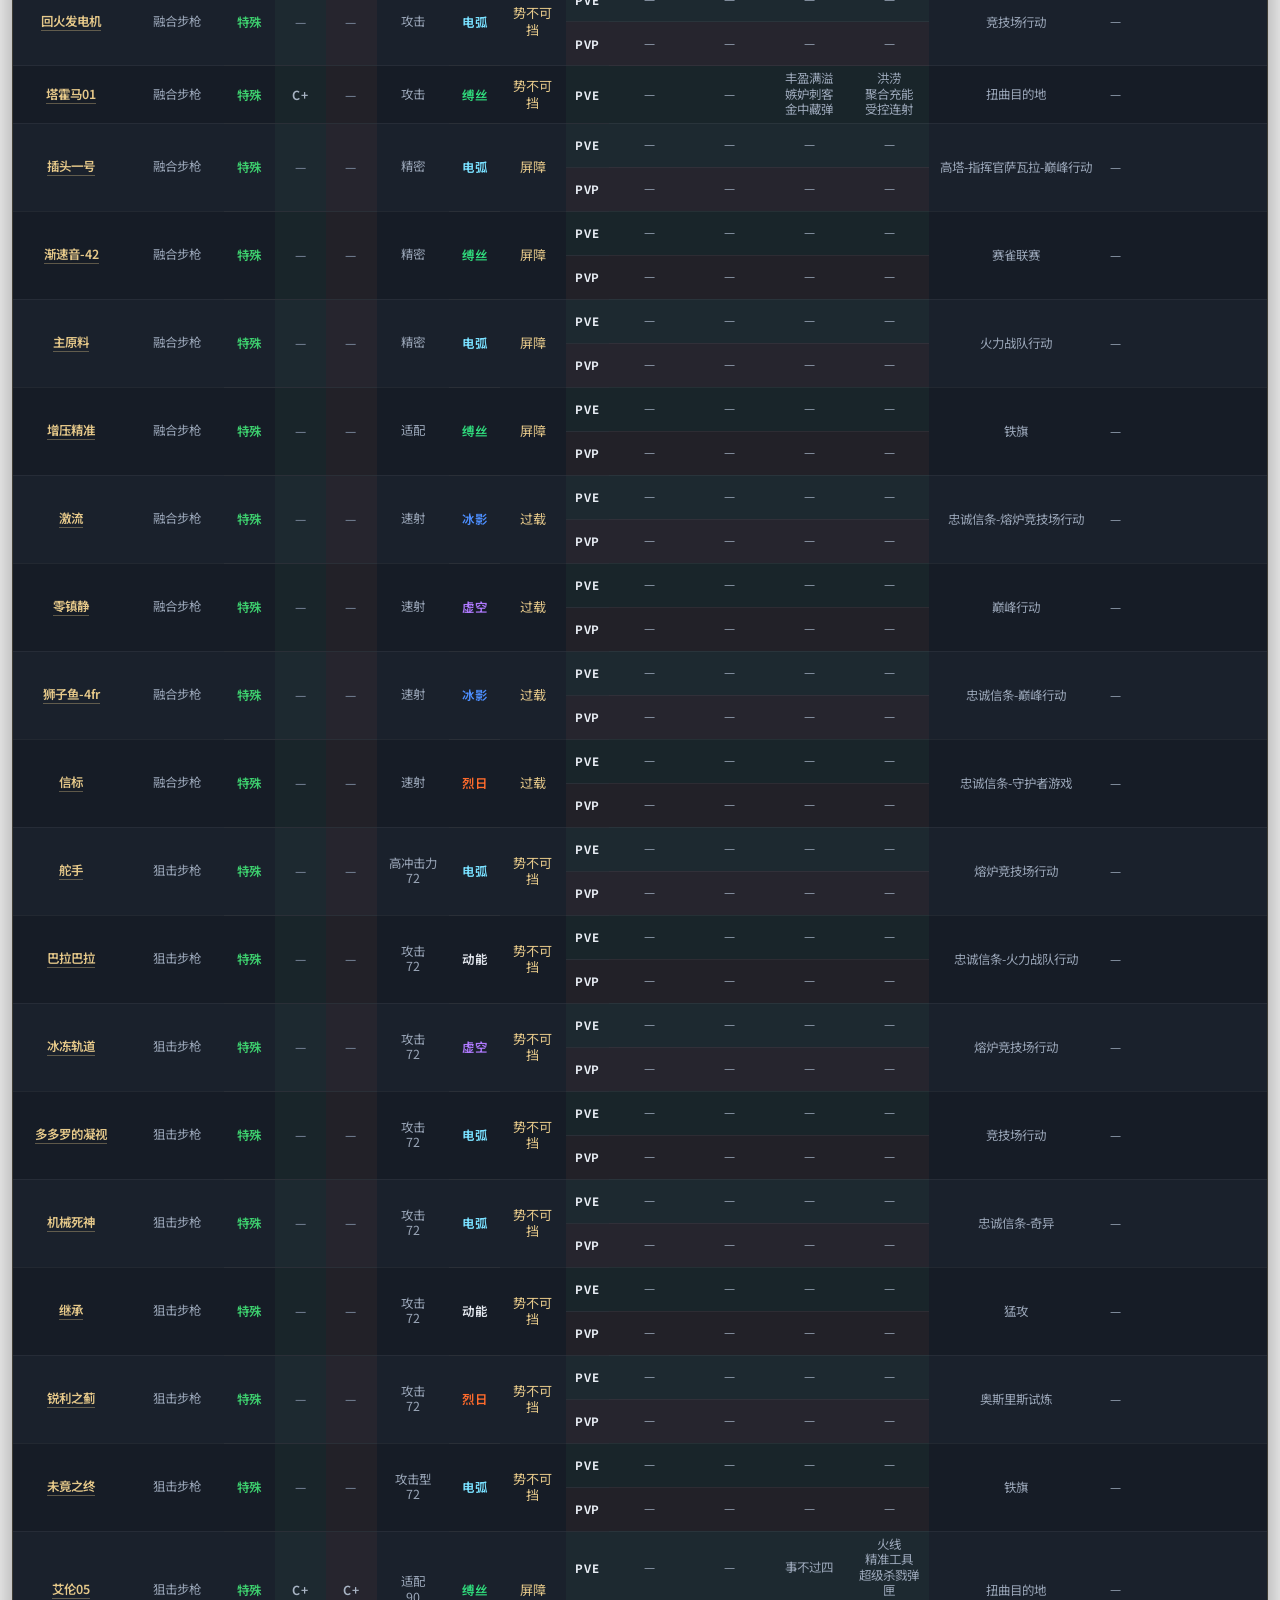
==== commit d7546490: "Update weapon list 2026-09-09 20:47" ====
--- a/docs/index.html
+++ b/docs/index.html
@@ -2469,7 +2469,7 @@
       "frame": "速射",
       "rpm": "720",
       "element": "动能",
-      "antiChamp": "",
+      "antiChamp": "过载",
       "showPvePerk": true,
       "showPvpPerk": false,
       "perk1Pve": "",
@@ -2494,7 +2494,7 @@
       "frame": "速射",
       "rpm": "140",
       "element": "动能",
-      "antiChamp": "",
+      "antiChamp": "过载",
       "showPvePerk": true,
       "showPvpPerk": false,
       "perk1Pve": "",
@@ -2519,7 +2519,7 @@
       "frame": "轻质",
       "rpm": "200",
       "element": "冰影",
-      "antiChamp": "",
+      "antiChamp": "过载",
       "showPvePerk": true,
       "showPvpPerk": false,
       "perk1Pve": "",
@@ -2544,7 +2544,7 @@
       "frame": "双重火力",
       "rpm": "120",
       "element": "冰影",
-      "antiChamp": "",
+      "antiChamp": "势不可挡",
       "showPvePerk": true,
       "showPvpPerk": false,
       "perk1Pve": "",
@@ -2569,7 +2569,7 @@
       "frame": "高冲击力",
       "rpm": "",
       "element": "缚丝",
-      "antiChamp": "",
+      "antiChamp": "势不可挡",
       "showPvePerk": true,
       "showPvpPerk": true,
       "perk1Pve": "",
@@ -2594,7 +2594,7 @@
       "frame": "速射",
       "rpm": "720",
       "element": "动能",
-      "antiChamp": "",
+      "antiChamp": "过载",
       "showPvePerk": true,
       "showPvpPerk": true,
       "perk1Pve": "",
@@ -2619,7 +2619,7 @@
       "frame": "轻质",
       "rpm": "450",
       "element": "电弧",
-      "antiChamp": "",
+      "antiChamp": "过载",
       "showPvePerk": true,
       "showPvpPerk": true,
       "perk1Pve": "",
@@ -2669,7 +2669,7 @@
       "frame": "轻质",
       "rpm": "360",
       "element": "烈日",
-      "antiChamp": "",
+      "antiChamp": "过载",
       "showPvePerk": true,
       "showPvpPerk": true,
       "perk1Pve": "",
@@ -2694,7 +2694,7 @@
       "frame": "轻质",
       "rpm": "900",
       "element": "烈日",
-      "antiChamp": "",
+      "antiChamp": "过载",
       "showPvePerk": true,
       "showPvpPerk": true,
       "perk1Pve": "",
@@ -2719,7 +2719,7 @@
       "frame": "重型点射",
       "rpm": "325",
       "element": "虚空",
-      "antiChamp": "",
+      "antiChamp": "势不可挡",
       "showPvePerk": true,
       "showPvpPerk": true,
       "perk1Pve": "",
@@ -2744,7 +2744,7 @@
       "frame": "速射",
       "rpm": "540",
       "element": "虚空",
-      "antiChamp": "",
+      "antiChamp": "过载",
       "showPvePerk": true,
       "showPvpPerk": true,
       "perk1Pve": "",
@@ -2769,7 +2769,7 @@
       "frame": "适配",
       "rpm": "600",
       "element": "电弧",
-      "antiChamp": "",
+      "antiChamp": "屏障",
       "showPvePerk": true,
       "showPvpPerk": true,
       "perk1Pve": "",
@@ -2794,7 +2794,7 @@
       "frame": "高冲击力",
       "rpm": "150",
       "element": "动能",
-      "antiChamp": "",
+      "antiChamp": "势不可挡",
       "showPvePerk": true,
       "showPvpPerk": true,
       "perk1Pve": "",
@@ -2819,7 +2819,7 @@
       "frame": "适配",
       "rpm": "450",
       "element": "冰影",
-      "antiChamp": "",
+      "antiChamp": "屏障",
       "showPvePerk": true,
       "showPvpPerk": true,
       "perk1Pve": "",
@@ -2844,7 +2844,7 @@
       "frame": "适配",
       "rpm": "120",
       "element": "烈日",
-      "antiChamp": "",
+      "antiChamp": "屏障",
       "showPvePerk": true,
       "showPvpPerk": true,
       "perk1Pve": "",
@@ -2869,7 +2869,7 @@
       "frame": "精密",
       "rpm": "450",
       "element": "冰影",
-      "antiChamp": "",
+      "antiChamp": "屏障",
       "showPvePerk": true,
       "showPvpPerk": true,
       "perk1Pve": "",
@@ -2894,7 +2894,7 @@
       "frame": "攻击",
       "rpm": "120",
       "element": "动能",
-      "antiChamp": "",
+      "antiChamp": "势不可挡",
       "showPvePerk": true,
       "showPvpPerk": true,
       "perk1Pve": "",
@@ -2919,7 +2919,7 @@
       "frame": "激进爆弹",
       "rpm": "450",
       "element": "虚空",
-      "antiChamp": "",
+      "antiChamp": "势不可挡",
       "showPvePerk": true,
       "showPvpPerk": true,
       "perk1Pve": "",
@@ -2944,7 +2944,7 @@
       "frame": "精密",
       "rpm": "600",
       "element": "烈日",
-      "antiChamp": "",
+      "antiChamp": "屏障",
       "showPvePerk": true,
       "showPvpPerk": true,
       "perk1Pve": "",
@@ -2994,7 +2994,7 @@
       "frame": "精密",
       "rpm": "15",
       "element": "烈日",
-      "antiChamp": "",
+      "antiChamp": "屏障",
       "showPvePerk": true,
       "showPvpPerk": true,
       "perk1Pve": "",
@@ -3019,7 +3019,7 @@
       "frame": "轻质",
       "rpm": "80",
       "element": "动能",
-      "antiChamp": "",
+      "antiChamp": "过载",
       "showPvePerk": true,
       "showPvpPerk": true,
       "perk1Pve": "",
@@ -3044,7 +3044,7 @@
       "frame": "适配",
       "rpm": "55",
       "element": "虚空",
-      "antiChamp": "",
+      "antiChamp": "屏障",
       "showPvePerk": true,
       "showPvpPerk": true,
       "perk1Pve": "",
@@ -3069,7 +3069,7 @@
       "frame": "攻击",
       "rpm": "120",
       "element": "动能",
-      "antiChamp": "",
+      "antiChamp": "势不可挡",
       "showPvePerk": true,
       "showPvpPerk": true,
       "perk1Pve": "",
@@ -3094,7 +3094,7 @@
       "frame": "攻击",
       "rpm": "",
       "element": "缚丝",
-      "antiChamp": "",
+      "antiChamp": "势不可挡",
       "showPvePerk": true,
       "showPvpPerk": true,
       "perk1Pve": "",
@@ -3119,7 +3119,7 @@
       "frame": "高冲击力",
       "rpm": "",
       "element": "虚空",
-      "antiChamp": "",
+      "antiChamp": "势不可挡",
       "showPvePerk": true,
       "showPvpPerk": true,
       "perk1Pve": "",
@@ -3144,7 +3144,7 @@
       "frame": "速射",
       "rpm": "450",
       "element": "烈日",
-      "antiChamp": "",
+      "antiChamp": "过载",
       "showPvePerk": true,
       "showPvpPerk": true,
       "perk1Pve": "",
@@ -3169,7 +3169,7 @@
       "frame": "轻质",
       "rpm": "900",
       "element": "冰影",
-      "antiChamp": "",
+      "antiChamp": "过载",
       "showPvePerk": true,
       "showPvpPerk": true,
       "perk1Pve": "",
@@ -3194,7 +3194,7 @@
       "frame": "轻质",
       "rpm": "450",
       "element": "缚丝",
-      "antiChamp": "",
+      "antiChamp": "过载",
       "showPvePerk": true,
       "showPvpPerk": true,
       "perk1Pve": "",
@@ -3219,7 +3219,7 @@
       "frame": "精密",
       "rpm": "180",
       "element": "动能",
-      "antiChamp": "",
+      "antiChamp": "屏障",
       "showPvePerk": true,
       "showPvpPerk": true,
       "perk1Pve": "",
@@ -3244,7 +3244,7 @@
       "frame": "适配",
       "rpm": "20",
       "element": "缚丝",
-      "antiChamp": "",
+      "antiChamp": "屏障",
       "showPvePerk": true,
       "showPvpPerk": true,
       "perk1Pve": "",
@@ -3269,7 +3269,7 @@
       "frame": "精密",
       "rpm": "180",
       "element": "动能",
-      "antiChamp": "",
+      "antiChamp": "屏障",
       "showPvePerk": true,
       "showPvpPerk": true,
       "perk1Pve": "",
@@ -3294,7 +3294,7 @@
       "frame": "精密",
       "rpm": "",
       "element": "电弧",
-      "antiChamp": "",
+      "antiChamp": "屏障",
       "showPvePerk": true,
       "showPvpPerk": true,
       "perk1Pve": "",
@@ -3319,7 +3319,7 @@
       "frame": "精密",
       "rpm": "450",
       "element": "虚空",
-      "antiChamp": "",
+      "antiChamp": "屏障",
       "showPvePerk": true,
       "showPvpPerk": true,
       "perk1Pve": "",
@@ -3344,7 +3344,7 @@
       "frame": "波形",
       "rpm": "",
       "element": "冰影",
-      "antiChamp": "",
+      "antiChamp": "势不可挡",
       "showPvePerk": true,
       "showPvpPerk": true,
       "perk1Pve": "",
@@ -3369,7 +3369,7 @@
       "frame": "精密",
       "rpm": "450",
       "element": "烈日",
-      "antiChamp": "",
+      "antiChamp": "屏障",
       "showPvePerk": true,
       "showPvpPerk": true,
       "perk1Pve": "",
@@ -3394,7 +3394,7 @@
       "frame": "轻质",
       "rpm": "",
       "element": "冰影",
-      "antiChamp": "",
+      "antiChamp": "过载",
       "showPvePerk": true,
       "showPvpPerk": true,
       "perk1Pve": "",
@@ -3419,7 +3419,7 @@
       "frame": "攻击",
       "rpm": "72",
       "element": "电弧",
-      "antiChamp": "",
+      "antiChamp": "势不可挡",
       "showPvePerk": true,
       "showPvpPerk": true,
       "perk1Pve": "",
@@ -3444,7 +3444,7 @@
       "frame": "适配",
       "rpm": "140",
       "element": "虚空",
-      "antiChamp": "",
+      "antiChamp": "屏障",
       "showPvePerk": true,
       "showPvpPerk": true,
       "perk1Pve": "",
@@ -3469,7 +3469,7 @@
       "frame": "攻击",
       "rpm": "",
       "element": "虚空",
-      "antiChamp": "",
+      "antiChamp": "势不可挡",
       "showPvePerk": true,
       "showPvpPerk": true,
       "perk1Pve": "",
@@ -3494,7 +3494,7 @@
       "frame": "适配",
       "rpm": "450",
       "element": "虚空",
-      "antiChamp": "",
+      "antiChamp": "屏障",
       "showPvePerk": true,
       "showPvpPerk": true,
       "perk1Pve": "",
@@ -3519,7 +3519,7 @@
       "frame": "激进爆弹",
       "rpm": "450",
       "element": "动能",
-      "antiChamp": "",
+      "antiChamp": "势不可挡",
       "showPvePerk": true,
       "showPvpPerk": true,
       "perk1Pve": "",
@@ -3544,7 +3544,7 @@
       "frame": "精密",
       "rpm": "180",
       "element": "电弧",
-      "antiChamp": "",
+      "antiChamp": "屏障",
       "showPvePerk": true,
       "showPvpPerk": true,
       "perk1Pve": "",
@@ -3569,7 +3569,7 @@
       "frame": "适配",
       "rpm": "20",
       "element": "虚空",
-      "antiChamp": "",
+      "antiChamp": "屏障",
       "showPvePerk": true,
       "showPvpPerk": true,
       "perk1Pve": "",
@@ -3594,7 +3594,7 @@
       "frame": "攻击",
       "rpm": "",
       "element": "电弧",
-      "antiChamp": "",
+      "antiChamp": "势不可挡",
       "showPvePerk": true,
       "showPvpPerk": true,
       "perk1Pve": "",
@@ -3619,7 +3619,7 @@
       "frame": "区域拒止",
       "rpm": "72",
       "element": "冰影",
-      "antiChamp": "",
+      "antiChamp": "过载",
       "showPvePerk": true,
       "showPvpPerk": true,
       "perk1Pve": "",
@@ -3644,7 +3644,7 @@
       "frame": "激进爆弹",
       "rpm": "600",
       "element": "电弧",
-      "antiChamp": "",
+      "antiChamp": "势不可挡",
       "showPvePerk": true,
       "showPvpPerk": true,
       "perk1Pve": "",
@@ -3669,7 +3669,7 @@
       "frame": "轻质",
       "rpm": "90",
       "element": "电弧",
-      "antiChamp": "",
+      "antiChamp": "过载",
       "showPvePerk": true,
       "showPvpPerk": true,
       "perk1Pve": "",
@@ -3694,7 +3694,7 @@
       "frame": "速射",
       "rpm": "",
       "element": "虚空",
-      "antiChamp": "",
+      "antiChamp": "过载",
       "showPvePerk": true,
       "showPvpPerk": true,
       "perk1Pve": "",
@@ -3719,7 +3719,7 @@
       "frame": "适配",
       "rpm": "90",
       "element": "电弧",
-      "antiChamp": "",
+      "antiChamp": "屏障",
       "showPvePerk": true,
       "showPvpPerk": true,
       "perk1Pve": "",
@@ -3744,7 +3744,7 @@
       "frame": "微型导弹",
       "rpm": "200",
       "element": "缚丝",
-      "antiChamp": "",
+      "antiChamp": "势不可挡",
       "showPvePerk": true,
       "showPvpPerk": true,
       "perk1Pve": "",
@@ -3769,7 +3769,7 @@
       "frame": "适配",
       "rpm": "140",
       "element": "电弧",
-      "antiChamp": "",
+      "antiChamp": "屏障",
       "showPvePerk": true,
       "showPvpPerk": true,
       "perk1Pve": "",
@@ -3794,7 +3794,7 @@
       "frame": "微型导弹",
       "rpm": "100",
       "element": "虚空",
-      "antiChamp": "",
+      "antiChamp": "势不可挡",
       "showPvePerk": true,
       "showPvpPerk": true,
       "perk1Pve": "",
@@ -3819,7 +3819,7 @@
       "frame": "涡流",
       "rpm": "",
       "element": "冰影",
-      "antiChamp": "",
+      "antiChamp": "过载",
       "showPvePerk": true,
       "showPvpPerk": true,
       "perk1Pve": "",
@@ -3844,7 +3844,7 @@
       "frame": "适配",
       "rpm": "140",
       "element": "动能",
-      "antiChamp": "",
+      "antiChamp": "屏障",
       "showPvePerk": true,
       "showPvpPerk": true,
       "perk1Pve": "",
@@ -3869,7 +3869,7 @@
       "frame": "适配",
       "rpm": "20",
       "element": "电弧",
-      "antiChamp": "",
+      "antiChamp": "屏障",
       "showPvePerk": true,
       "showPvpPerk": true,
       "perk1Pve": "",
@@ -3894,7 +3894,7 @@
       "frame": "高冲击力",
       "rpm": "72",
       "element": "电弧",
-      "antiChamp": "",
+      "antiChamp": "势不可挡",
       "showPvePerk": true,
       "showPvpPerk": true,
       "perk1Pve": "",
@@ -3919,7 +3919,7 @@
       "frame": "重型点射",
       "rpm": "324",
       "element": "虚空",
-      "antiChamp": "",
+      "antiChamp": "势不可挡",
       "showPvePerk": true,
       "showPvpPerk": true,
       "perk1Pve": "",
@@ -3944,7 +3944,7 @@
       "frame": "适配",
       "rpm": "140",
       "element": "缚丝",
-      "antiChamp": "",
+      "antiChamp": "屏障",
       "showPvePerk": true,
       "showPvpPerk": true,
       "perk1Pve": "",
@@ -3969,7 +3969,7 @@
       "frame": "精密",
       "rpm": "600",
       "element": "冰影",
-      "antiChamp": "",
+      "antiChamp": "屏障",
       "showPvePerk": true,
       "showPvpPerk": true,
       "perk1Pve": "",
@@ -3994,7 +3994,7 @@
       "frame": "速射",
       "rpm": "260",
       "element": "动能",
-      "antiChamp": "",
+      "antiChamp": "过载",
       "showPvePerk": true,
       "showPvpPerk": true,
       "perk1Pve": "",
@@ -4019,7 +4019,7 @@
       "frame": "速射",
       "rpm": "540",
       "element": "动能",
-      "antiChamp": "",
+      "antiChamp": "过载",
       "showPvePerk": true,
       "showPvpPerk": true,
       "perk1Pve": "",
@@ -4044,7 +4044,7 @@
       "frame": "轻质",
       "rpm": "900",
       "element": "电弧",
-      "antiChamp": "",
+      "antiChamp": "过载",
       "showPvePerk": true,
       "showPvpPerk": true,
       "perk1Pve": "",
@@ -4069,7 +4069,7 @@
       "frame": "适配",
       "rpm": "600",
       "element": "电弧",
-      "antiChamp": "",
+      "antiChamp": "屏障",
       "showPvePerk": true,
       "showPvpPerk": true,
       "perk1Pve": "",
@@ -4094,7 +4094,7 @@
       "frame": "精密",
       "rpm": "180",
       "element": "动能",
-      "antiChamp": "",
+      "antiChamp": "屏障",
       "showPvePerk": true,
       "showPvpPerk": true,
       "perk1Pve": "",
@@ -4119,7 +4119,7 @@
       "frame": "适配",
       "rpm": "300",
       "element": "电弧",
-      "antiChamp": "",
+      "antiChamp": "屏障",
       "showPvePerk": true,
       "showPvpPerk": true,
       "perk1Pve": "",
@@ -4144,7 +4144,7 @@
       "frame": "攻击",
       "rpm": "72",
       "element": "虚空",
-      "antiChamp": "",
+      "antiChamp": "势不可挡",
       "showPvePerk": true,
       "showPvpPerk": true,
       "perk1Pve": "",
@@ -4169,7 +4169,7 @@
       "frame": "高冲击力",
       "rpm": "360",
       "element": "缚丝",
-      "antiChamp": "",
+      "antiChamp": "势不可挡",
       "showPvePerk": true,
       "showPvpPerk": true,
       "perk1Pve": "",
@@ -4194,7 +4194,7 @@
       "frame": "高冲击力",
       "rpm": "340",
       "element": "动能",
-      "antiChamp": "",
+      "antiChamp": "势不可挡",
       "showPvePerk": true,
       "showPvpPerk": true,
       "perk1Pve": "",
@@ -4219,7 +4219,7 @@
       "frame": "适配点射",
       "rpm": "",
       "element": "电弧",
-      "antiChamp": "",
+      "antiChamp": "屏障",
       "showPvePerk": true,
       "showPvpPerk": true,
       "perk1Pve": "",
@@ -4244,7 +4244,7 @@
       "frame": "适配",
       "rpm": "600",
       "element": "烈日",
-      "antiChamp": "",
+      "antiChamp": "屏障",
       "showPvePerk": true,
       "showPvpPerk": true,
       "perk1Pve": "",
@@ -4269,7 +4269,7 @@
       "frame": "高冲击力",
       "rpm": "150",
       "element": "缚丝",
-      "antiChamp": "",
+      "antiChamp": "势不可挡",
       "showPvePerk": true,
       "showPvpPerk": true,
       "perk1Pve": "",
@@ -4319,7 +4319,7 @@
       "frame": "重型点射",
       "rpm": "324",
       "element": "缚丝",
-      "antiChamp": "",
+      "antiChamp": "势不可挡",
       "showPvePerk": true,
       "showPvpPerk": true,
       "perk1Pve": "",
@@ -4344,7 +4344,7 @@
       "frame": "适配",
       "rpm": "140",
       "element": "虚空",
-      "antiChamp": "",
+      "antiChamp": "屏障",
       "showPvePerk": true,
       "showPvpPerk": true,
       "perk1Pve": "",
@@ -4369,7 +4369,7 @@
       "frame": "攻击",
       "rpm": "72",
       "element": "烈日",
-      "antiChamp": "",
+      "antiChamp": "势不可挡",
       "showPvePerk": true,
       "showPvpPerk": true,
       "perk1Pve": "",
@@ -4394,7 +4394,7 @@
       "frame": "精确重击",
       "rpm": "65",
       "element": "电弧",
-      "antiChamp": "",
+      "antiChamp": "势不可挡",
       "showPvePerk": true,
       "showPvpPerk": true,
       "perk1Pve": "",
@@ -4419,7 +4419,7 @@
       "frame": "攻击",
       "rpm": "120",
       "element": "烈日",
-      "antiChamp": "",
+      "antiChamp": "势不可挡",
       "showPvePerk": true,
       "showPvpPerk": true,
       "perk1Pve": "",
@@ -4444,7 +4444,7 @@
       "frame": "精密",
       "rpm": "600",
       "element": "虚空",
-      "antiChamp": "",
+      "antiChamp": "屏障",
       "showPvePerk": true,
       "showPvpPerk": true,
       "perk1Pve": "",
@@ -4469,7 +4469,7 @@
       "frame": "适配",
       "rpm": "90",
       "element": "动能",
-      "antiChamp": "",
+      "antiChamp": "屏障",
       "showPvePerk": true,
       "showPvpPerk": true,
       "perk1Pve": "",
@@ -4494,7 +4494,7 @@
       "frame": "高冲击力",
       "rpm": "",
       "element": "烈日",
-      "antiChamp": "",
+      "antiChamp": "势不可挡",
       "showPvePerk": true,
       "showPvpPerk": true,
       "perk1Pve": "",
@@ -4519,7 +4519,7 @@
       "frame": "高冲击力",
       "rpm": "15",
       "element": "虚空",
-      "antiChamp": "",
+      "antiChamp": "势不可挡",
       "showPvePerk": true,
       "showPvpPerk": true,
       "perk1Pve": "",
@@ -4569,7 +4569,7 @@
       "frame": "适配",
       "rpm": "600",
       "element": "缚丝",
-      "antiChamp": "",
+      "antiChamp": "屏障",
       "showPvePerk": true,
       "showPvpPerk": true,
       "perk1Pve": "",
@@ -4594,7 +4594,7 @@
       "frame": "速射",
       "rpm": "540",
       "element": "冰影",
-      "antiChamp": "",
+      "antiChamp": "过载",
       "showPvePerk": true,
       "showPvpPerk": true,
       "perk1Pve": "",
@@ -4619,7 +4619,7 @@
       "frame": "高冲击力",
       "rpm": "",
       "element": "电弧",
-      "antiChamp": "",
+      "antiChamp": "势不可挡",
       "showPvePerk": true,
       "showPvpPerk": true,
       "perk1Pve": "",
@@ -4644,7 +4644,7 @@
       "frame": "攻击",
       "rpm": "120",
       "element": "动能",
-      "antiChamp": "",
+      "antiChamp": "势不可挡",
       "showPvePerk": true,
       "showPvpPerk": true,
       "perk1Pve": "",
@@ -4669,7 +4669,7 @@
       "frame": "精确重击",
       "rpm": "65",
       "element": "烈日",
-      "antiChamp": "",
+      "antiChamp": "势不可挡",
       "showPvePerk": true,
       "showPvpPerk": true,
       "perk1Pve": "",
@@ -4694,7 +4694,7 @@
       "frame": "速射",
       "rpm": "720",
       "element": "虚空",
-      "antiChamp": "",
+      "antiChamp": "过载",
       "showPvePerk": true,
       "showPvpPerk": true,
       "perk1Pve": "",
@@ -4719,7 +4719,7 @@
       "frame": "轻质",
       "rpm": "900",
       "element": "动能",
-      "antiChamp": "",
+      "antiChamp": "过载",
       "showPvePerk": true,
       "showPvpPerk": true,
       "perk1Pve": "",
@@ -4744,7 +4744,7 @@
       "frame": "适配",
       "rpm": "140",
       "element": "烈日",
-      "antiChamp": "",
+      "antiChamp": "屏障",
       "showPvePerk": false,
       "showPvpPerk": true,
       "perk1Pve": "",
@@ -4769,7 +4769,7 @@
       "frame": "攻击型",
       "rpm": "72",
       "element": "电弧",
-      "antiChamp": "",
+      "antiChamp": "势不可挡",
       "showPvePerk": true,
       "showPvpPerk": true,
       "perk1Pve": "",
@@ -4794,7 +4794,7 @@
       "frame": "精密",
       "rpm": "",
       "element": "电弧",
-      "antiChamp": "",
+      "antiChamp": "屏障",
       "showPvePerk": true,
       "showPvpPerk": true,
       "perk1Pve": "",
@@ -4819,7 +4819,7 @@
       "frame": "高冲击力",
       "rpm": "15",
       "element": "烈日",
-      "antiChamp": "",
+      "antiChamp": "势不可挡",
       "showPvePerk": true,
       "showPvpPerk": false,
       "perk1Pve": "",
@@ -4844,7 +4844,7 @@
       "frame": "适配",
       "rpm": "",
       "element": "缚丝",
-      "antiChamp": "",
+      "antiChamp": "屏障",
       "showPvePerk": true,
       "showPvpPerk": true,
       "perk1Pve": "",
@@ -4869,7 +4869,7 @@
       "frame": "高冲击力",
       "rpm": "400",
       "element": "缚丝",
-      "antiChamp": "",
+      "antiChamp": "势不可挡",
       "showPvePerk": true,
       "showPvpPerk": true,
       "perk1Pve": "",
@@ -4894,7 +4894,7 @@
       "frame": "适配",
       "rpm": "600",
       "element": "虚空",
-      "antiChamp": "",
+      "antiChamp": "屏障",
       "showPvePerk": true,
       "showPvpPerk": true,
       "perk1Pve": "",
@@ -4919,7 +4919,7 @@
       "frame": "精密",
       "rpm": "",
       "element": "烈日",
-      "antiChamp": "",
+      "antiChamp": "屏障",
       "showPvePerk": true,
       "showPvpPerk": true,
       "perk1Pve": "",
@@ -4944,7 +4944,7 @@
       "frame": "速射",
       "rpm": "900",
       "element": "电弧",
-      "antiChamp": "",
+      "antiChamp": "过载",
       "showPvePerk": true,
       "showPvpPerk": true,
       "perk1Pve": "",
@@ -4969,7 +4969,7 @@
       "frame": "攻击",
       "rpm": "25",
       "element": "虚空",
-      "antiChamp": "",
+      "antiChamp": "势不可挡",
       "showPvePerk": true,
       "showPvpPerk": true,
       "perk1Pve": "",
@@ -4994,7 +4994,7 @@
       "frame": "精密",
       "rpm": "180",
       "element": "烈日",
-      "antiChamp": "",
+      "antiChamp": "屏障",
       "showPvePerk": true,
       "showPvpPerk": true,
       "perk1Pve": "",
@@ -5019,7 +5019,7 @@
       "frame": "适配",
       "rpm": "90",
       "element": "电弧",
-      "antiChamp": "",
+      "antiChamp": "屏障",
       "showPvePerk": true,
       "showPvpPerk": true,
       "perk1Pve": "",
@@ -5044,7 +5044,7 @@
       "frame": "轻质",
       "rpm": "140",
       "element": "冰影",
-      "antiChamp": "",
+      "antiChamp": "过载",
       "showPvePerk": true,
       "showPvpPerk": false,
       "perk1Pve": "",
@@ -5069,7 +5069,7 @@
       "frame": "适配",
       "rpm": "120",
       "element": "电弧",
-      "antiChamp": "",
+      "antiChamp": "屏障",
       "showPvePerk": true,
       "showPvpPerk": true,
       "perk1Pve": "",
@@ -5094,7 +5094,7 @@
       "frame": "攻击",
       "rpm": "55",
       "element": "烈日",
-      "antiChamp": "",
+      "antiChamp": "势不可挡",
       "showPvePerk": true,
       "showPvpPerk": true,
       "perk1Pve": "",
@@ -5119,7 +5119,7 @@
       "frame": "适配",
       "rpm": "900",
       "element": "虚空",
-      "antiChamp": "",
+      "antiChamp": "屏障",
       "showPvePerk": true,
       "showPvpPerk": true,
       "perk1Pve": "",
@@ -5144,7 +5144,7 @@
       "frame": "适配",
       "rpm": "390",
       "element": "动能",
-      "antiChamp": "",
+      "antiChamp": "屏障",
       "showPvePerk": true,
       "showPvpPerk": true,
       "perk1Pve": "",
@@ -5169,7 +5169,7 @@
       "frame": "攻击",
       "rpm": "55",
       "element": "虚空",
-      "antiChamp": "",
+      "antiChamp": "势不可挡",
       "showPvePerk": true,
       "showPvpPerk": true,
       "perk1Pve": "",
@@ -5194,7 +5194,7 @@
       "frame": "轻质",
       "rpm": "900",
       "element": "虚空",
-      "antiChamp": "",
+      "antiChamp": "过载",
       "showPvePerk": true,
       "showPvpPerk": true,
       "perk1Pve": "",
@@ -5219,7 +5219,7 @@
       "frame": "精密",
       "rpm": "180",
       "element": "动能",
-      "antiChamp": "",
+      "antiChamp": "屏障",
       "showPvePerk": true,
       "showPvpPerk": true,
       "perk1Pve": "",
@@ -5244,7 +5244,7 @@
       "frame": "攻击",
       "rpm": "72",
       "element": "动能",
-      "antiChamp": "",
+      "antiChamp": "势不可挡",
       "showPvePerk": true,
       "showPvpPerk": true,
       "perk1Pve": "",
@@ -5269,7 +5269,7 @@
       "frame": "微型导弹",
       "rpm": "90",
       "element": "动能",
-      "antiChamp": "",
+      "antiChamp": "势不可挡",
       "showPvePerk": true,
       "showPvpPerk": true,
       "perk1Pve": "",
@@ -5294,7 +5294,7 @@
       "frame": "涡流",
       "rpm": "",
       "element": "虚空",
-      "antiChamp": "",
+      "antiChamp": "过载",
       "showPvePerk": true,
       "showPvpPerk": true,
       "perk1Pve": "",
@@ -5319,7 +5319,7 @@
       "frame": "波形",
       "rpm": "72",
       "element": "电弧",
-      "antiChamp": "",
+      "antiChamp": "势不可挡",
       "showPvePerk": true,
       "showPvpPerk": true,
       "perk1Pve": "",
@@ -5344,7 +5344,7 @@
       "frame": "精密",
       "rpm": "140",
       "element": "烈日",
-      "antiChamp": "",
+      "antiChamp": "屏障",
       "showPvePerk": true,
       "showPvpPerk": true,
       "perk1Pve": "",
@@ -5369,7 +5369,7 @@
       "frame": "适配",
       "rpm": "120",
       "element": "虚空",
-      "antiChamp": "",
+      "antiChamp": "屏障",
       "showPvePerk": true,
       "showPvpPerk": true,
       "perk1Pve": "",
@@ -5394,7 +5394,7 @@
       "frame": "高冲击力",
       "rpm": "340",
       "element": "虚空",
-      "antiChamp": "",
+      "antiChamp": "势不可挡",
       "showPvePerk": true,
       "showPvpPerk": true,
       "perk1Pve": "",
@@ -5419,7 +5419,7 @@
       "frame": "适配",
       "rpm": "140",
       "element": "动能",
-      "antiChamp": "",
+      "antiChamp": "屏障",
       "showPvePerk": true,
       "showPvpPerk": true,
       "perk1Pve": "",
@@ -5444,7 +5444,7 @@
       "frame": "平衡热量",
       "rpm": "900",
       "element": "虚空",
-      "antiChamp": "",
+      "antiChamp": "过载",
       "showPvePerk": true,
       "showPvpPerk": true,
       "perk1Pve": "",
@@ -5469,7 +5469,7 @@
       "frame": "微型导弹",
       "rpm": "200",
       "element": "烈日",
-      "antiChamp": "",
+      "antiChamp": "势不可挡",
       "showPvePerk": true,
       "showPvpPerk": true,
       "perk1Pve": "",
@@ -5494,7 +5494,7 @@
       "frame": "攻击",
       "rpm": "25",
       "element": "缚丝",
-      "antiChamp": "",
+      "antiChamp": "势不可挡",
       "showPvePerk": true,
       "showPvpPerk": true,
       "perk1Pve": "",
@@ -5519,7 +5519,7 @@
       "frame": "轻质",
       "rpm": "720",
       "element": "电弧",
-      "antiChamp": "",
+      "antiChamp": "过载",
       "showPvePerk": true,
       "showPvpPerk": true,
       "perk1Pve": "",
@@ -5544,7 +5544,7 @@
       "frame": "精密",
       "rpm": "",
       "element": "缚丝",
-      "antiChamp": "",
+      "antiChamp": "屏障",
       "showPvePerk": true,
       "showPvpPerk": true,
       "perk1Pve": "",
@@ -5569,7 +5569,7 @@
       "frame": "轻质",
       "rpm": "",
       "element": "烈日",
-      "antiChamp": "",
+      "antiChamp": "过载",
       "showPvePerk": true,
       "showPvpPerk": true,
       "perk1Pve": "",
@@ -5619,7 +5619,7 @@
       "frame": "传承PR-55",
       "rpm": "450",
       "element": "冰影",
-      "antiChamp": "",
+      "antiChamp": "屏障",
       "showPvePerk": true,
       "showPvpPerk": true,
       "perk1Pve": "",
@@ -5644,7 +5644,7 @@
       "frame": "精密",
       "rpm": "65",
       "element": "冰影",
-      "antiChamp": "",
+      "antiChamp": "屏障",
       "showPvePerk": true,
       "showPvpPerk": true,
       "perk1Pve": "",
@@ -5669,7 +5669,7 @@
       "frame": "轻质",
       "rpm": "720",
       "element": "虚空",
-      "antiChamp": "",
+      "antiChamp": "过载",
       "showPvePerk": true,
       "showPvpPerk": true,
       "perk1Pve": "",
@@ -5694,7 +5694,7 @@
       "frame": "激进爆弹",
       "rpm": "450",
       "element": "缚丝",
-      "antiChamp": "",
+      "antiChamp": "势不可挡",
       "showPvePerk": true,
       "showPvpPerk": true,
       "perk1Pve": "",
@@ -5719,7 +5719,7 @@
       "frame": "适配",
       "rpm": "90",
       "element": "电弧",
-      "antiChamp": "",
+      "antiChamp": "屏障",
       "showPvePerk": true,
       "showPvpPerk": true,
       "perk1Pve": "",
@@ -5744,7 +5744,7 @@
       "frame": "轻质",
       "rpm": "140",
       "element": "动能",
-      "antiChamp": "",
+      "antiChamp": "过载",
       "showPvePerk": true,
       "showPvpPerk": true,
       "perk1Pve": "",
@@ -5819,7 +5819,7 @@
       "frame": "散射",
       "rpm": "100",
       "element": "烈日",
-      "antiChamp": "",
+      "antiChamp": "过载",
       "showPvePerk": true,
       "showPvpPerk": true,
       "perk1Pve": "",
@@ -5844,7 +5844,7 @@
       "frame": "速射重弹",
       "rpm": "87",
       "element": "冰影",
-      "antiChamp": "",
+      "antiChamp": "过载",
       "showPvePerk": true,
       "showPvpPerk": true,
       "perk1Pve": "",
@@ -5869,7 +5869,7 @@
       "frame": "波形",
       "rpm": "",
       "element": "烈日",
-      "antiChamp": "",
+      "antiChamp": "势不可挡",
       "showPvePerk": true,
       "showPvpPerk": true,
       "perk1Pve": "",
@@ -5894,7 +5894,7 @@
       "frame": "适配",
       "rpm": "1000",
       "element": "缚丝",
-      "antiChamp": "",
+      "antiChamp": "屏障",
       "showPvePerk": true,
       "showPvpPerk": true,
       "perk1Pve": "",
@@ -5919,7 +5919,7 @@
       "frame": "高冲击力",
       "rpm": "80",
       "element": "冰影",
-      "antiChamp": "",
+      "antiChamp": "势不可挡",
       "showPvePerk": true,
       "showPvpPerk": false,
       "perk1Pve": "",
@@ -5944,7 +5944,7 @@
       "frame": "波形",
       "rpm": "72",
       "element": "虚空",
-      "antiChamp": "",
+      "antiChamp": "势不可挡",
       "showPvePerk": true,
       "showPvpPerk": true,
       "perk1Pve": "",
@@ -5969,7 +5969,7 @@
       "frame": "攻击",
       "rpm": "25",
       "element": "虚空",
-      "antiChamp": "",
+      "antiChamp": "势不可挡",
       "showPvePerk": true,
       "showPvpPerk": true,
       "perk1Pve": "",
@@ -5994,7 +5994,7 @@
       "frame": "精密",
       "rpm": "",
       "element": "电弧",
-      "antiChamp": "",
+      "antiChamp": "屏障",
       "showPvePerk": true,
       "showPvpPerk": true,
       "perk1Pve": "",
@@ -6019,7 +6019,7 @@
       "frame": "攻击",
       "rpm": "45",
       "element": "虚空",
-      "antiChamp": "",
+      "antiChamp": "势不可挡",
       "showPvePerk": true,
       "showPvpPerk": true,
       "perk1Pve": "",
@@ -6044,7 +6044,7 @@
       "frame": "适配",
       "rpm": "1000",
       "element": "冰影",
-      "antiChamp": "",
+      "antiChamp": "屏障",
       "showPvePerk": true,
       "showPvpPerk": true,
       "perk1Pve": "",
@@ -6069,7 +6069,7 @@
       "frame": "精密",
       "rpm": "15",
       "element": "电弧",
-      "antiChamp": "",
+      "antiChamp": "屏障",
       "showPvePerk": true,
       "showPvpPerk": true,
       "perk1Pve": "",
@@ -6094,7 +6094,7 @@
       "frame": "微型导弹",
       "rpm": "90",
       "element": "缚丝",
-      "antiChamp": "",
+      "antiChamp": "势不可挡",
       "showPvePerk": true,
       "showPvpPerk": false,
       "perk1Pve": "",
@@ -6119,7 +6119,7 @@
       "frame": "攻击",
       "rpm": "120",
       "element": "缚丝",
-      "antiChamp": "",
+      "antiChamp": "势不可挡",
       "showPvePerk": true,
       "showPvpPerk": true,
       "perk1Pve": "",
@@ -6144,7 +6144,7 @@
       "frame": "适配",
       "rpm": "",
       "element": "电弧",
-      "antiChamp": "",
+      "antiChamp": "屏障",
       "showPvePerk": true,
       "showPvpPerk": true,
       "perk1Pve": "",
@@ -6169,7 +6169,7 @@
       "frame": "精密",
       "rpm": "65",
       "element": "烈日",
-      "antiChamp": "",
+      "antiChamp": "屏障",
       "showPvePerk": true,
       "showPvpPerk": true,
       "perk1Pve": "",
@@ -6194,7 +6194,7 @@
       "frame": "精密",
       "rpm": "15",
       "element": "缚丝",
-      "antiChamp": "",
+      "antiChamp": "屏障",
       "showPvePerk": true,
       "showPvpPerk": true,
       "perk1Pve": "",
@@ -6219,7 +6219,7 @@
       "frame": "轻质",
       "rpm": "",
       "element": "虚空",
-      "antiChamp": "",
+      "antiChamp": "过载",
       "showPvePerk": true,
       "showPvpPerk": true,
       "perk1Pve": "",
@@ -6244,7 +6244,7 @@
       "frame": "区域拒止",
       "rpm": "72",
       "element": "缚丝",
-      "antiChamp": "",
+      "antiChamp": "过载",
       "showPvePerk": true,
       "showPvpPerk": false,
       "perk1Pve": "",
@@ -6269,7 +6269,7 @@
       "frame": "轻质",
       "rpm": "900",
       "element": "烈日",
-      "antiChamp": "",
+      "antiChamp": "过载",
       "showPvePerk": true,
       "showPvpPerk": true,
       "perk1Pve": "",
@@ -6294,7 +6294,7 @@
       "frame": "攻击型",
       "rpm": "600",
       "element": "烈日",
-      "antiChamp": "",
+      "antiChamp": "势不可挡",
       "showPvePerk": true,
       "showPvpPerk": true,
       "perk1Pve": "",
@@ -6319,7 +6319,7 @@
       "frame": "速射",
       "rpm": "140",
       "element": "电弧",
-      "antiChamp": "",
+      "antiChamp": "过载",
       "showPvePerk": true,
       "showPvpPerk": true,
       "perk1Pve": "",
@@ -6344,7 +6344,7 @@
       "frame": "攻击型",
       "rpm": "120",
       "element": "冰影",
-      "antiChamp": "",
+      "antiChamp": "势不可挡",
       "showPvePerk": true,
       "showPvpPerk": true,
       "perk1Pve": "",
@@ -6419,7 +6419,7 @@
       "frame": "轻质",
       "rpm": "900",
       "element": "动能",
-      "antiChamp": "",
+      "antiChamp": "过载",
       "showPvePerk": true,
       "showPvpPerk": true,
       "perk1Pve": "",
@@ -6444,7 +6444,7 @@
       "frame": "速射",
       "rpm": "150",
       "element": "虚空",
-      "antiChamp": "",
+      "antiChamp": "过载",
       "showPvePerk": true,
       "showPvpPerk": true,
       "perk1Pve": "",
@@ -6469,7 +6469,7 @@
       "frame": "精密",
       "rpm": "450",
       "element": "冰影",
-      "antiChamp": "",
+      "antiChamp": "屏障",
       "showPvePerk": true,
       "showPvpPerk": true,
       "perk1Pve": "",
@@ -6494,7 +6494,7 @@
       "frame": "攻击",
       "rpm": "72",
       "element": "电弧",
-      "antiChamp": "",
+      "antiChamp": "势不可挡",
       "showPvePerk": true,
       "showPvpPerk": true,
       "perk1Pve": "",
@@ -6519,7 +6519,7 @@
       "frame": "精密",
       "rpm": "260",
       "element": "电弧",
-      "antiChamp": "",
+      "antiChamp": "屏障",
       "showPvePerk": true,
       "showPvpPerk": true,
       "perk1Pve": "",
@@ -6544,7 +6544,7 @@
       "frame": "波形",
       "rpm": "72",
       "element": "冰影",
-      "antiChamp": "",
+      "antiChamp": "势不可挡",
       "showPvePerk": true,
       "showPvpPerk": true,
       "perk1Pve": "",
@@ -6569,7 +6569,7 @@
       "frame": "适配点射",
       "rpm": "",
       "element": "虚空",
-      "antiChamp": "",
+      "antiChamp": "屏障",
       "showPvePerk": true,
       "showPvpPerk": true,
       "perk1Pve": "",
@@ -6594,7 +6594,7 @@
       "frame": "轻质",
       "rpm": "450",
       "element": "冰影",
-      "antiChamp": "",
+      "antiChamp": "过载",
       "showPvePerk": true,
       "showPvpPerk": true,
       "perk1Pve": "",
@@ -6619,7 +6619,7 @@
       "frame": "攻击",
       "rpm": "45",
       "element": "电弧",
-      "antiChamp": "",
+      "antiChamp": "势不可挡",
       "showPvePerk": true,
       "showPvpPerk": true,
       "perk1Pve": "",
@@ -6644,7 +6644,7 @@
       "frame": "适配",
       "rpm": "",
       "element": "冰影",
-      "antiChamp": "",
+      "antiChamp": "屏障",
       "showPvePerk": true,
       "showPvpPerk": true,
       "perk1Pve": "",
@@ -6669,7 +6669,7 @@
       "frame": "速射",
       "rpm": "",
       "element": "烈日",
-      "antiChamp": "",
+      "antiChamp": "过载",
       "showPvePerk": true,
       "showPvpPerk": true,
       "perk1Pve": "",
@@ -6694,7 +6694,7 @@
       "frame": "散射",
       "rpm": "100",
       "element": "冰影",
-      "antiChamp": "",
+      "antiChamp": "过载",
       "showPvePerk": true,
       "showPvpPerk": true,
       "perk1Pve": "",
@@ -6719,7 +6719,7 @@
       "frame": "适配",
       "rpm": "1000",
       "element": "电弧",
-      "antiChamp": "",
+      "antiChamp": "屏障",
       "showPvePerk": true,
       "showPvpPerk": true,
       "perk1Pve": "",
@@ -6744,7 +6744,7 @@
       "frame": "压缩波形",
       "rpm": "120",
       "element": "电弧",
-      "antiChamp": "",
+      "antiChamp": "势不可挡",
       "showPvePerk": true,
       "showPvpPerk": true,
       "perk1Pve": "",
@@ -6769,7 +6769,7 @@
       "frame": "轻质",
       "rpm": "200",
       "element": "缚丝",
-      "antiChamp": "",
+      "antiChamp": "过载",
       "showPvePerk": true,
       "showPvpPerk": true,
       "perk1Pve": "",
@@ -6794,7 +6794,7 @@
       "frame": "攻击",
       "rpm": "720",
       "element": "虚空",
-      "antiChamp": "",
+      "antiChamp": "势不可挡",
       "showPvePerk": true,
       "showPvpPerk": true,
       "perk1Pve": "",
@@ -6819,7 +6819,7 @@
       "frame": "微型导弹",
       "rpm": "200",
       "element": "电弧",
-      "antiChamp": "",
+      "antiChamp": "势不可挡",
       "showPvePerk": true,
       "showPvpPerk": true,
       "perk1Pve": "",
@@ -6844,7 +6844,7 @@
       "frame": "攻击",
       "rpm": "72",
       "element": "动能",
-      "antiChamp": "",
+      "antiChamp": "势不可挡",
       "showPvePerk": true,
       "showPvpPerk": true,
       "perk1Pve": "",
@@ -6869,7 +6869,7 @@
       "frame": "适配点射",
       "rpm": "491",
       "element": "烈日",
-      "antiChamp": "",
+      "antiChamp": "屏障",
       "showPvePerk": true,
       "showPvpPerk": true,
       "perk1Pve": "",
@@ -6894,7 +6894,7 @@
       "frame": "攻击",
       "rpm": "",
       "element": "冰影",
-      "antiChamp": "",
+      "antiChamp": "势不可挡",
       "showPvePerk": true,
       "showPvpPerk": true,
       "perk1Pve": "",
@@ -6994,7 +6994,7 @@
       "frame": "适配点射",
       "rpm": "",
       "element": "电弧",
-      "antiChamp": "",
+      "antiChamp": "屏障",
       "showPvePerk": true,
       "showPvpPerk": true,
       "perk1Pve": "",
@@ -7019,7 +7019,7 @@
       "frame": "散射",
       "rpm": "100",
       "element": "电弧",
-      "antiChamp": "",
+      "antiChamp": "过载",
       "showPvePerk": true,
       "showPvpPerk": true,
       "perk1Pve": "",
@@ -7044,7 +7044,7 @@
       "frame": "高冲击力",
       "rpm": "80",
       "element": "虚空",
-      "antiChamp": "",
+      "antiChamp": "势不可挡",
       "showPvePerk": true,
       "showPvpPerk": true,
       "perk1Pve": "",
@@ -7069,7 +7069,7 @@
       "frame": "精密",
       "rpm": "180",
       "element": "烈日",
-      "antiChamp": "",
+      "antiChamp": "屏障",
       "showPvePerk": true,
       "showPvpPerk": true,
       "perk1Pve": "",
@@ -7094,7 +7094,7 @@
       "frame": "速射",
       "rpm": "540",
       "element": "电弧",
-      "antiChamp": "",
+      "antiChamp": "过载",
       "showPvePerk": true,
       "showPvpPerk": true,
       "perk1Pve": "",
@@ -7119,7 +7119,7 @@
       "frame": "适配",
       "rpm": "600",
       "element": "动能",
-      "antiChamp": "",
+      "antiChamp": "屏障",
       "showPvePerk": true,
       "showPvpPerk": true,
       "perk1Pve": "",
@@ -7219,7 +7219,7 @@
       "frame": "速射",
       "rpm": "",
       "element": "冰影",
-      "antiChamp": "",
+      "antiChamp": "过载",
       "showPvePerk": true,
       "showPvpPerk": true,
       "perk1Pve": "",
@@ -7244,7 +7244,7 @@
       "frame": "速射",
       "rpm": "150",
       "element": "烈日",
-      "antiChamp": "",
+      "antiChamp": "过载",
       "showPvePerk": true,
       "showPvpPerk": true,
       "perk1Pve": "",
@@ -7269,7 +7269,7 @@
       "frame": "精密",
       "rpm": "",
       "element": "烈日",
-      "antiChamp": "",
+      "antiChamp": "屏障",
       "showPvePerk": true,
       "showPvpPerk": true,
       "perk1Pve": "",
@@ -7294,7 +7294,7 @@
       "frame": "速射",
       "rpm": "",
       "element": "冰影",
-      "antiChamp": "",
+      "antiChamp": "过载",
       "showPvePerk": true,
       "showPvpPerk": true,
       "perk1Pve": "",
@@ -7319,7 +7319,7 @@
       "frame": "攻击",
       "rpm": "120",
       "element": "虚空",
-      "antiChamp": "",
+      "antiChamp": "势不可挡",
       "showPvePerk": true,
       "showPvpPerk": true,
       "perk1Pve": "",
@@ -7419,7 +7419,7 @@
       "frame": "高冲击力",
       "rpm": "340",
       "element": "烈日",
-      "antiChamp": "",
+      "antiChamp": "势不可挡",
       "showPvePerk": true,
       "showPvpPerk": true,
       "perk1Pve": "",
@@ -7469,7 +7469,7 @@
       "frame": "区域拒止",
       "rpm": "72",
       "element": "烈日",
-      "antiChamp": "",
+      "antiChamp": "过载",
       "showPvePerk": true,
       "showPvpPerk": true,
       "perk1Pve": "",
@@ -7519,7 +7519,7 @@
       "frame": "轻质",
       "rpm": "80",
       "element": "冰影",
-      "antiChamp": "",
+      "antiChamp": "过载",
       "showPvePerk": true,
       "showPvpPerk": true,
       "perk1Pve": "",
@@ -7719,7 +7719,7 @@
       "frame": "适配点射",
       "rpm": "491",
       "element": "电弧",
-      "antiChamp": "",
+      "antiChamp": "屏障",
       "showPvePerk": true,
       "showPvpPerk": true,
       "perk1Pve": "",
@@ -7744,7 +7744,7 @@
       "frame": "适配",
       "rpm": "390",
       "element": "电弧",
-      "antiChamp": "",
+      "antiChamp": "屏障",
       "showPvePerk": true,
       "showPvpPerk": true,
       "perk1Pve": "",
@@ -7769,7 +7769,7 @@
       "frame": "轻质",
       "rpm": "90",
       "element": "烈日",
-      "antiChamp": "",
+      "antiChamp": "过载",
       "showPvePerk": true,
       "showPvpPerk": true,
       "perk1Pve": "",
@@ -7794,7 +7794,7 @@
       "frame": "轻质",
       "rpm": "360",
       "element": "动能",
-      "antiChamp": "",
+      "antiChamp": "过载",
       "showPvePerk": true,
       "showPvpPerk": true,
       "perk1Pve": "",
@@ -7819,7 +7819,7 @@
       "frame": "轻质",
       "rpm": "80",
       "element": "电弧",
-      "antiChamp": "",
+      "antiChamp": "过载",
       "showPvePerk": true,
       "showPvpPerk": true,
       "perk1Pve": "",
@@ -7844,7 +7844,7 @@
       "frame": "精确重击",
       "rpm": "65",
       "element": "动能",
-      "antiChamp": "",
+      "antiChamp": "势不可挡",
       "showPvePerk": true,
       "showPvpPerk": true,
       "perk1Pve": "",
@@ -7869,7 +7869,7 @@
       "frame": "精密",
       "rpm": "450",
       "element": "动能",
-      "antiChamp": "",
+      "antiChamp": "屏障",
       "showPvePerk": true,
       "showPvpPerk": true,
       "perk1Pve": "",
@@ -7894,7 +7894,7 @@
       "frame": "精密",
       "rpm": "450",
       "element": "电弧",
-      "antiChamp": "",
+      "antiChamp": "屏障",
       "showPvePerk": true,
       "showPvpPerk": true,
       "perk1Pve": "",
@@ -7919,7 +7919,7 @@
       "frame": "高冲击力",
       "rpm": "",
       "element": "电弧",
-      "antiChamp": "",
+      "antiChamp": "势不可挡",
       "showPvePerk": true,
       "showPvpPerk": true,
       "perk1Pve": "",
@@ -7944,7 +7944,7 @@
       "frame": "精密",
       "rpm": "",
       "element": "电弧",
-      "antiChamp": "",
+      "antiChamp": "屏障",
       "showPvePerk": true,
       "showPvpPerk": true,
       "perk1Pve": "",
@@ -7969,7 +7969,7 @@
       "frame": "攻击",
       "rpm": "45",
       "element": "冰影",
-      "antiChamp": "",
+      "antiChamp": "势不可挡",
       "showPvePerk": true,
       "showPvpPerk": true,
       "perk1Pve": "",
@@ -8294,7 +8294,7 @@
       "frame": "高冲击力",
       "rpm": "340",
       "element": "动能",
-      "antiChamp": "",
+      "antiChamp": "势不可挡",
       "showPvePerk": true,
       "showPvpPerk": true,
       "perk1Pve": "",
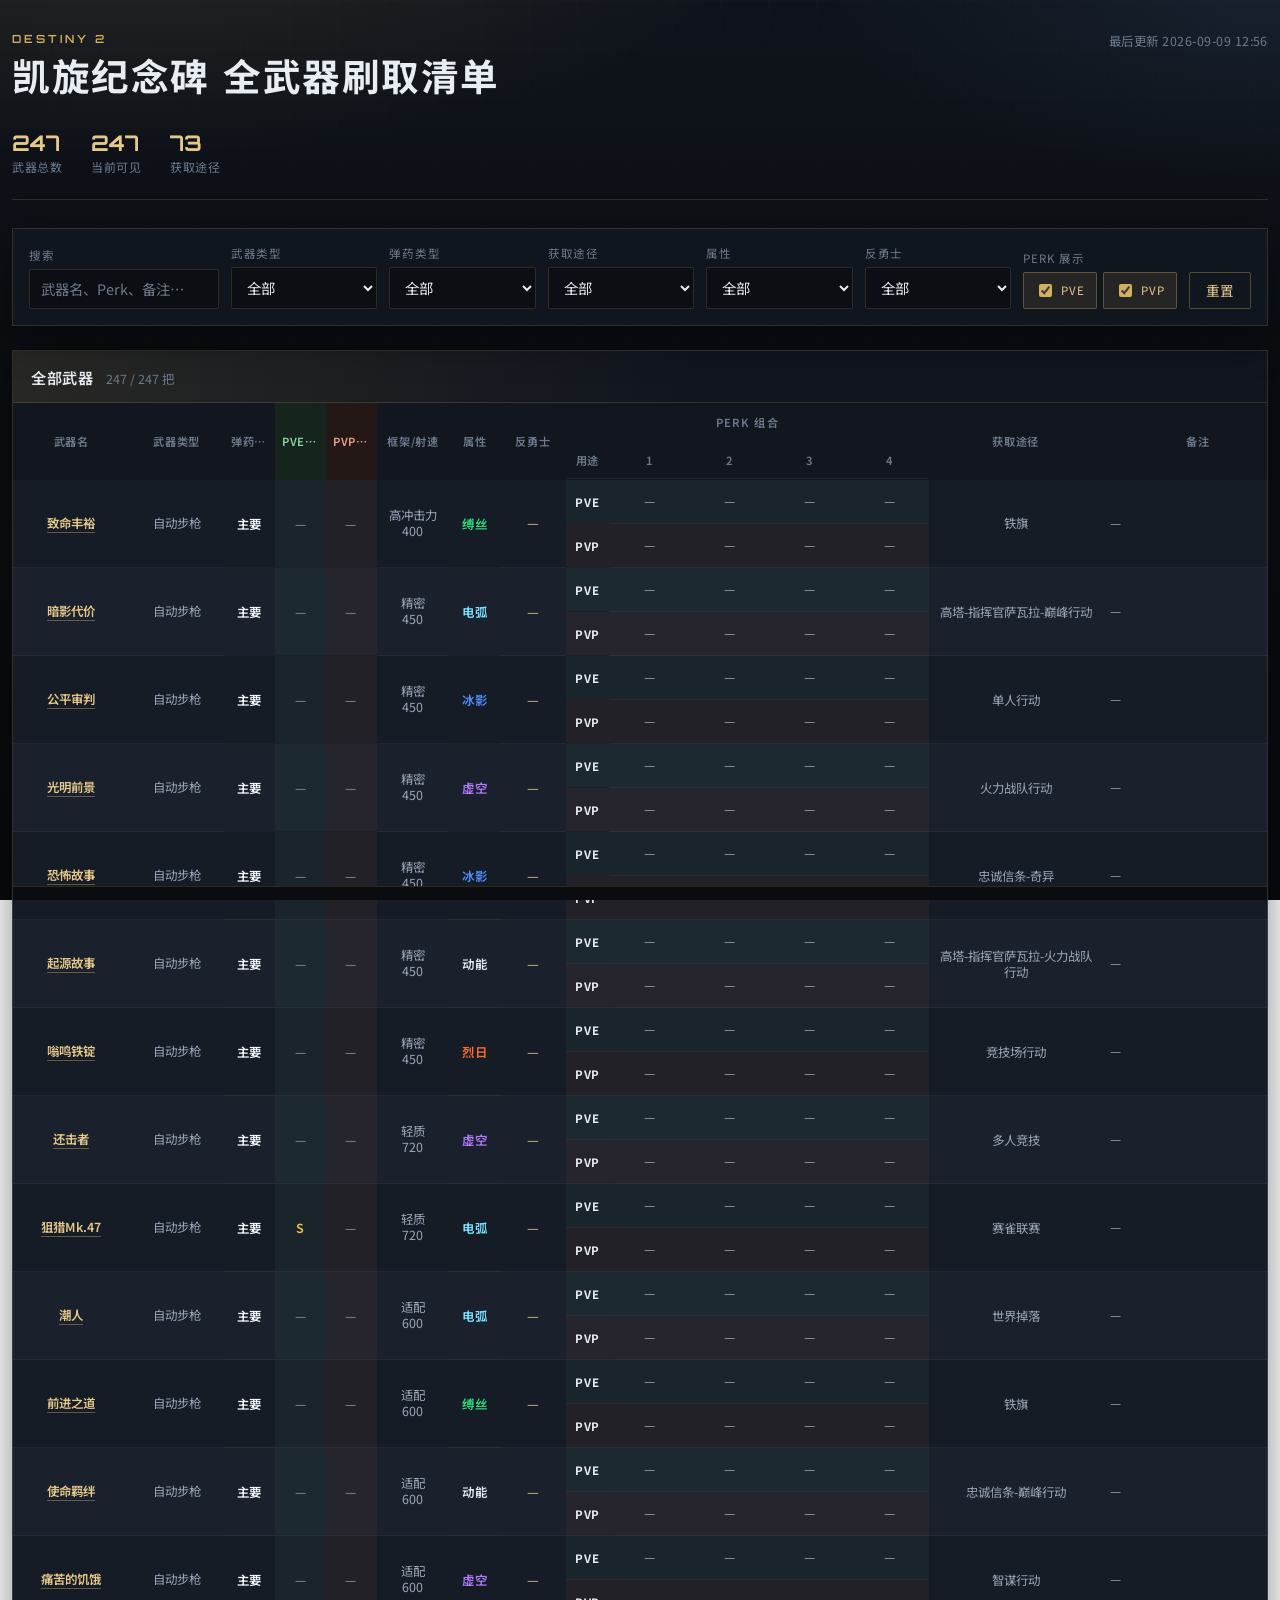
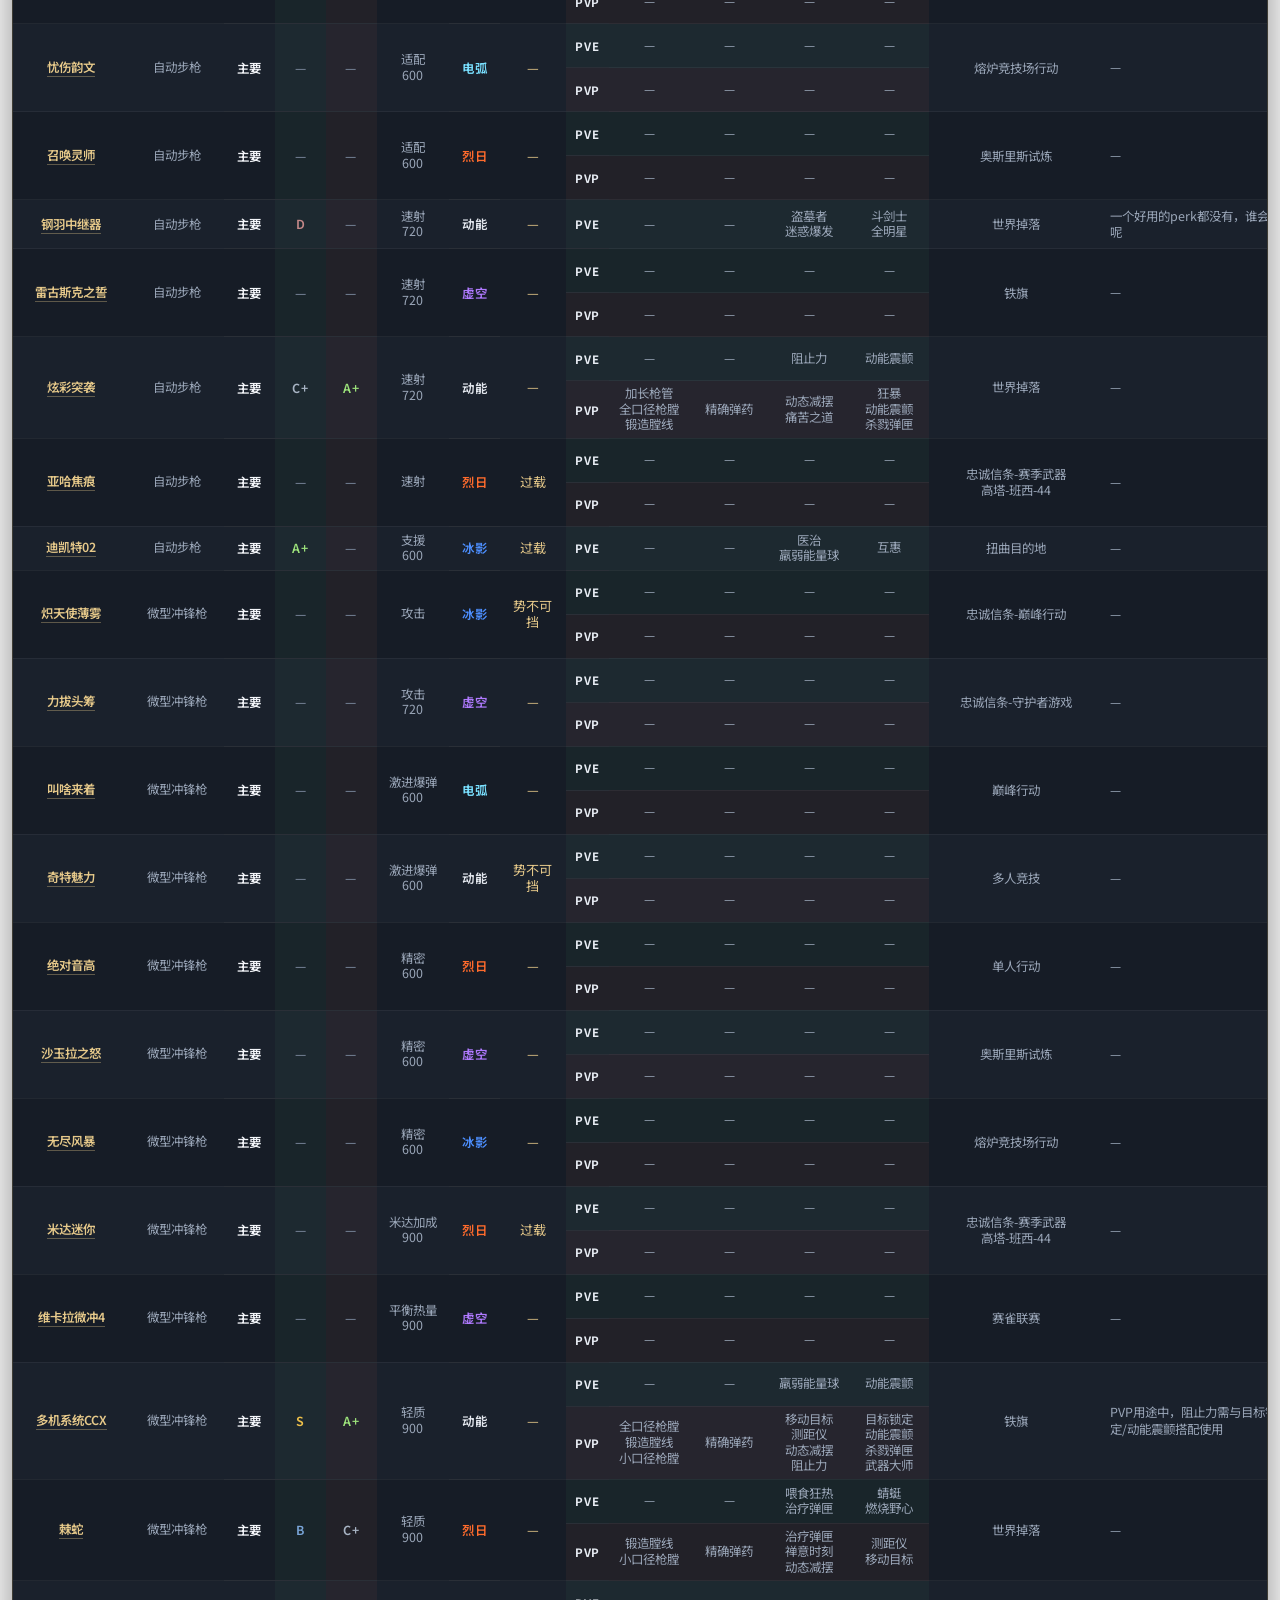
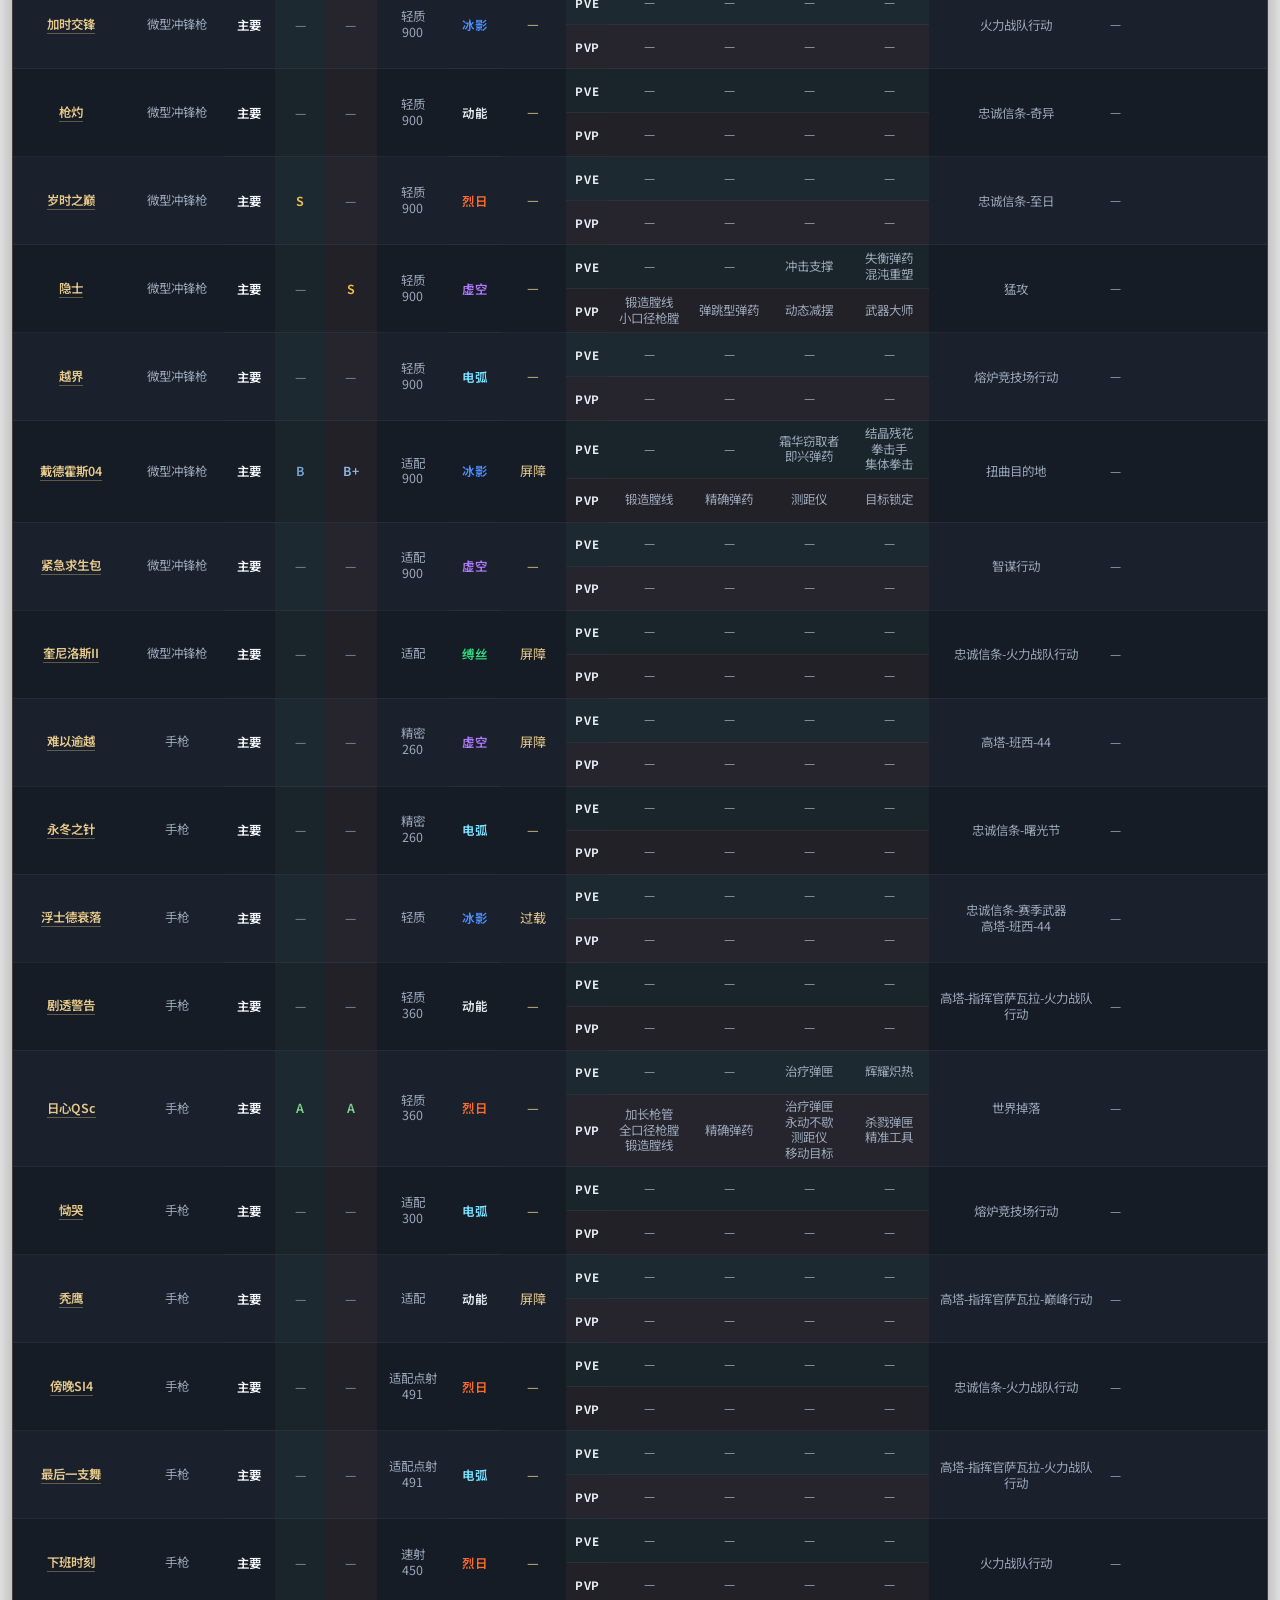
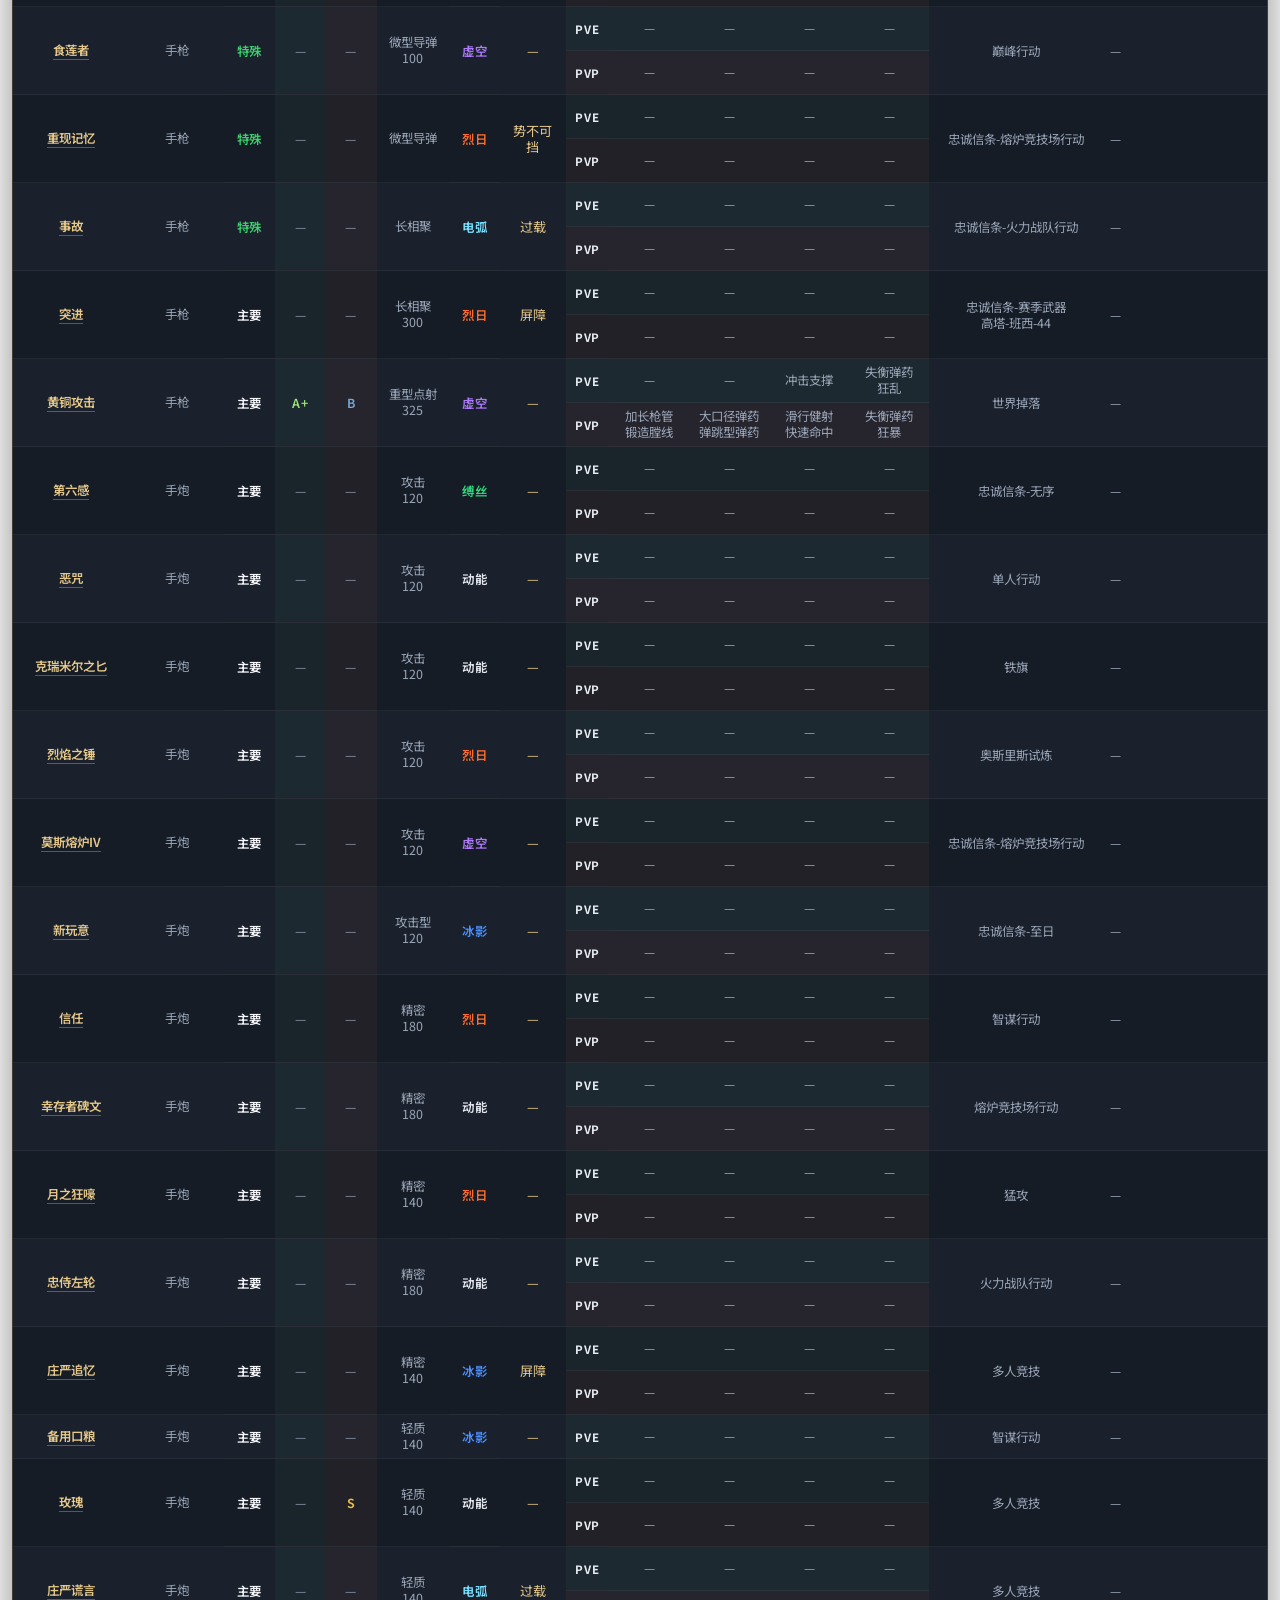
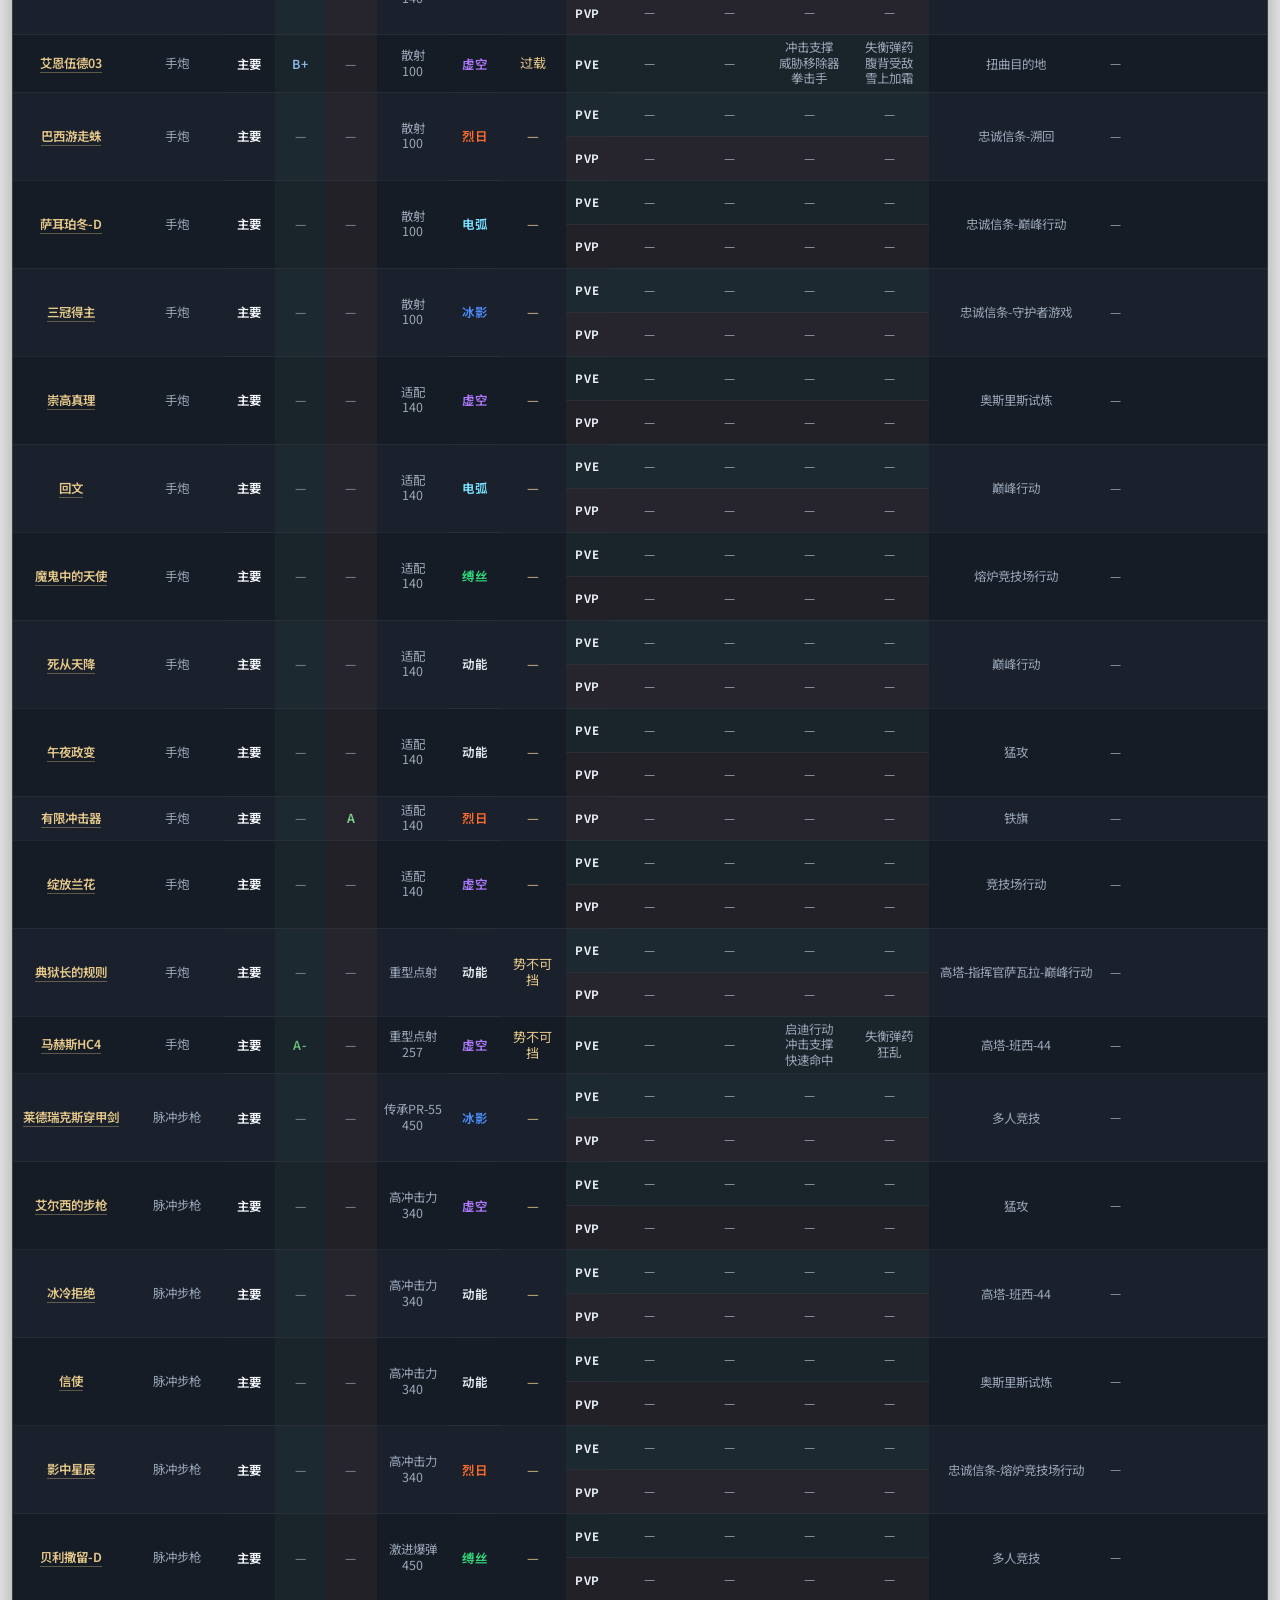
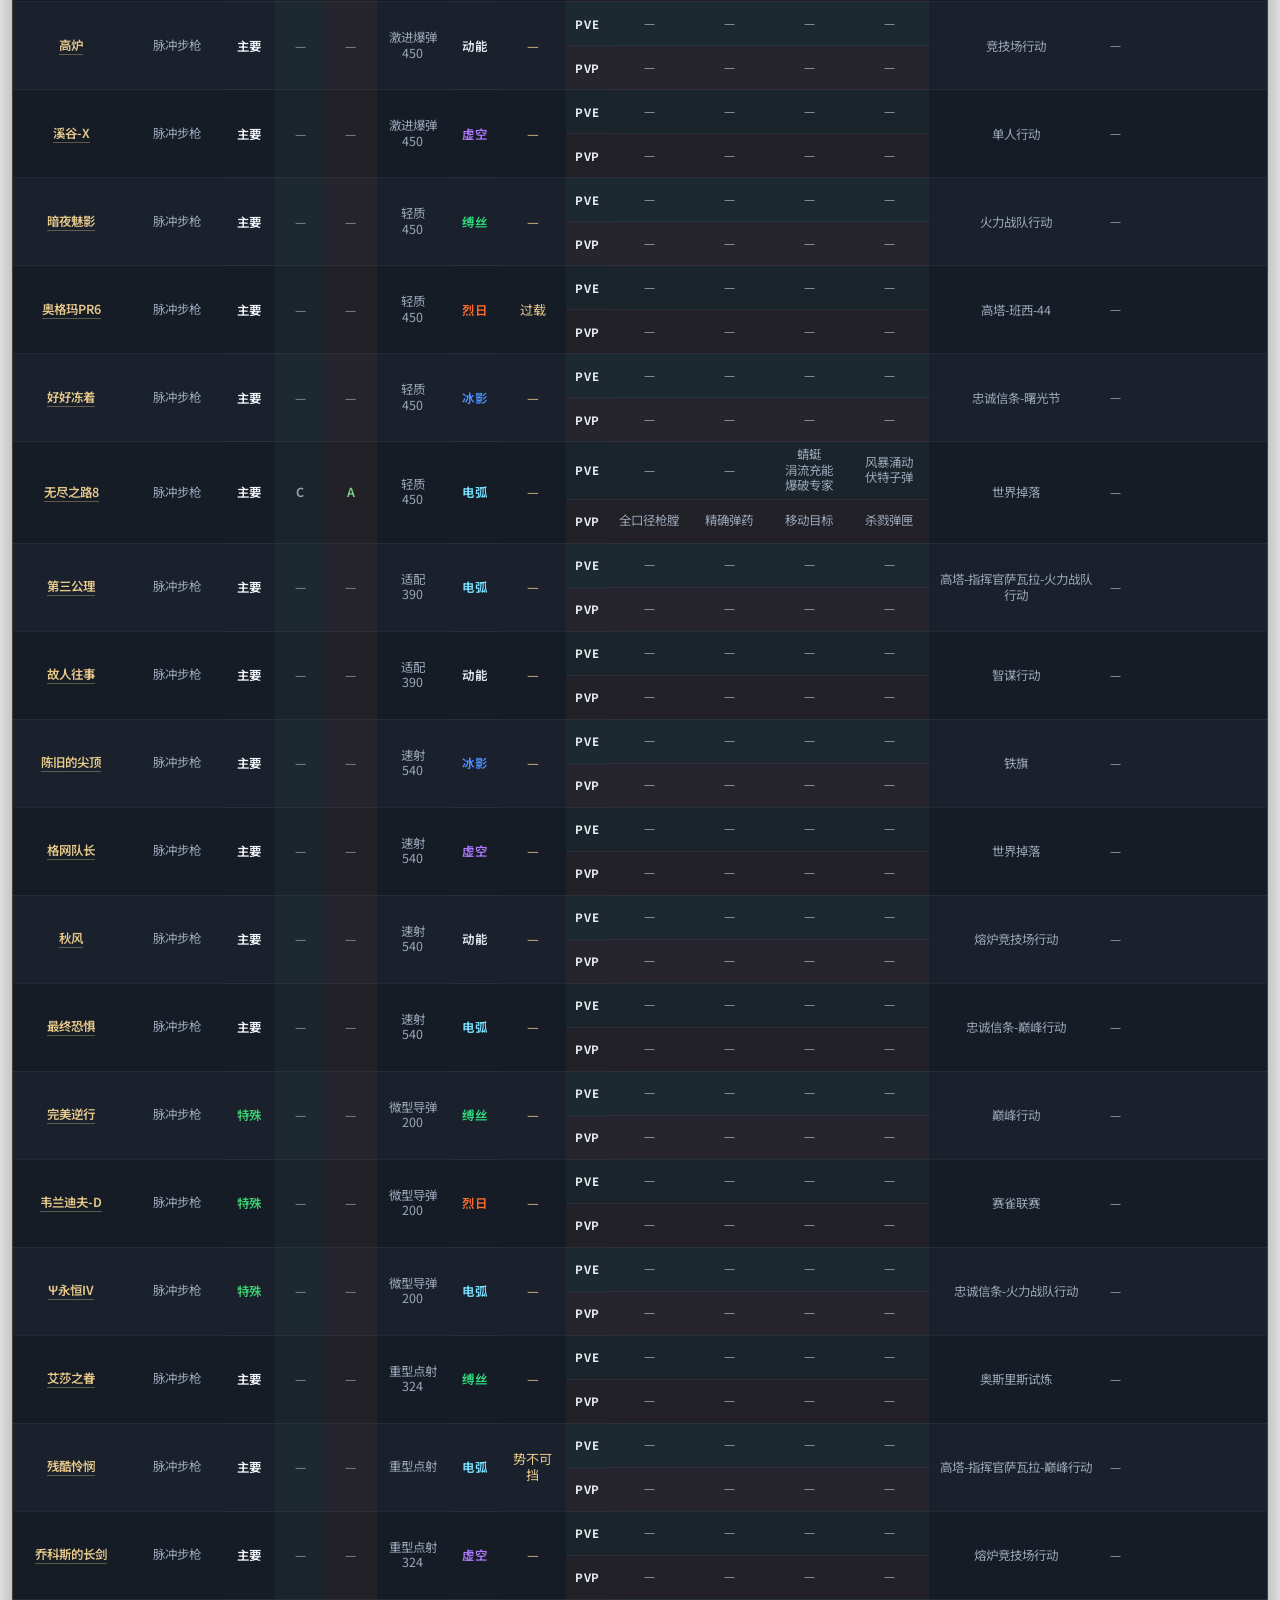
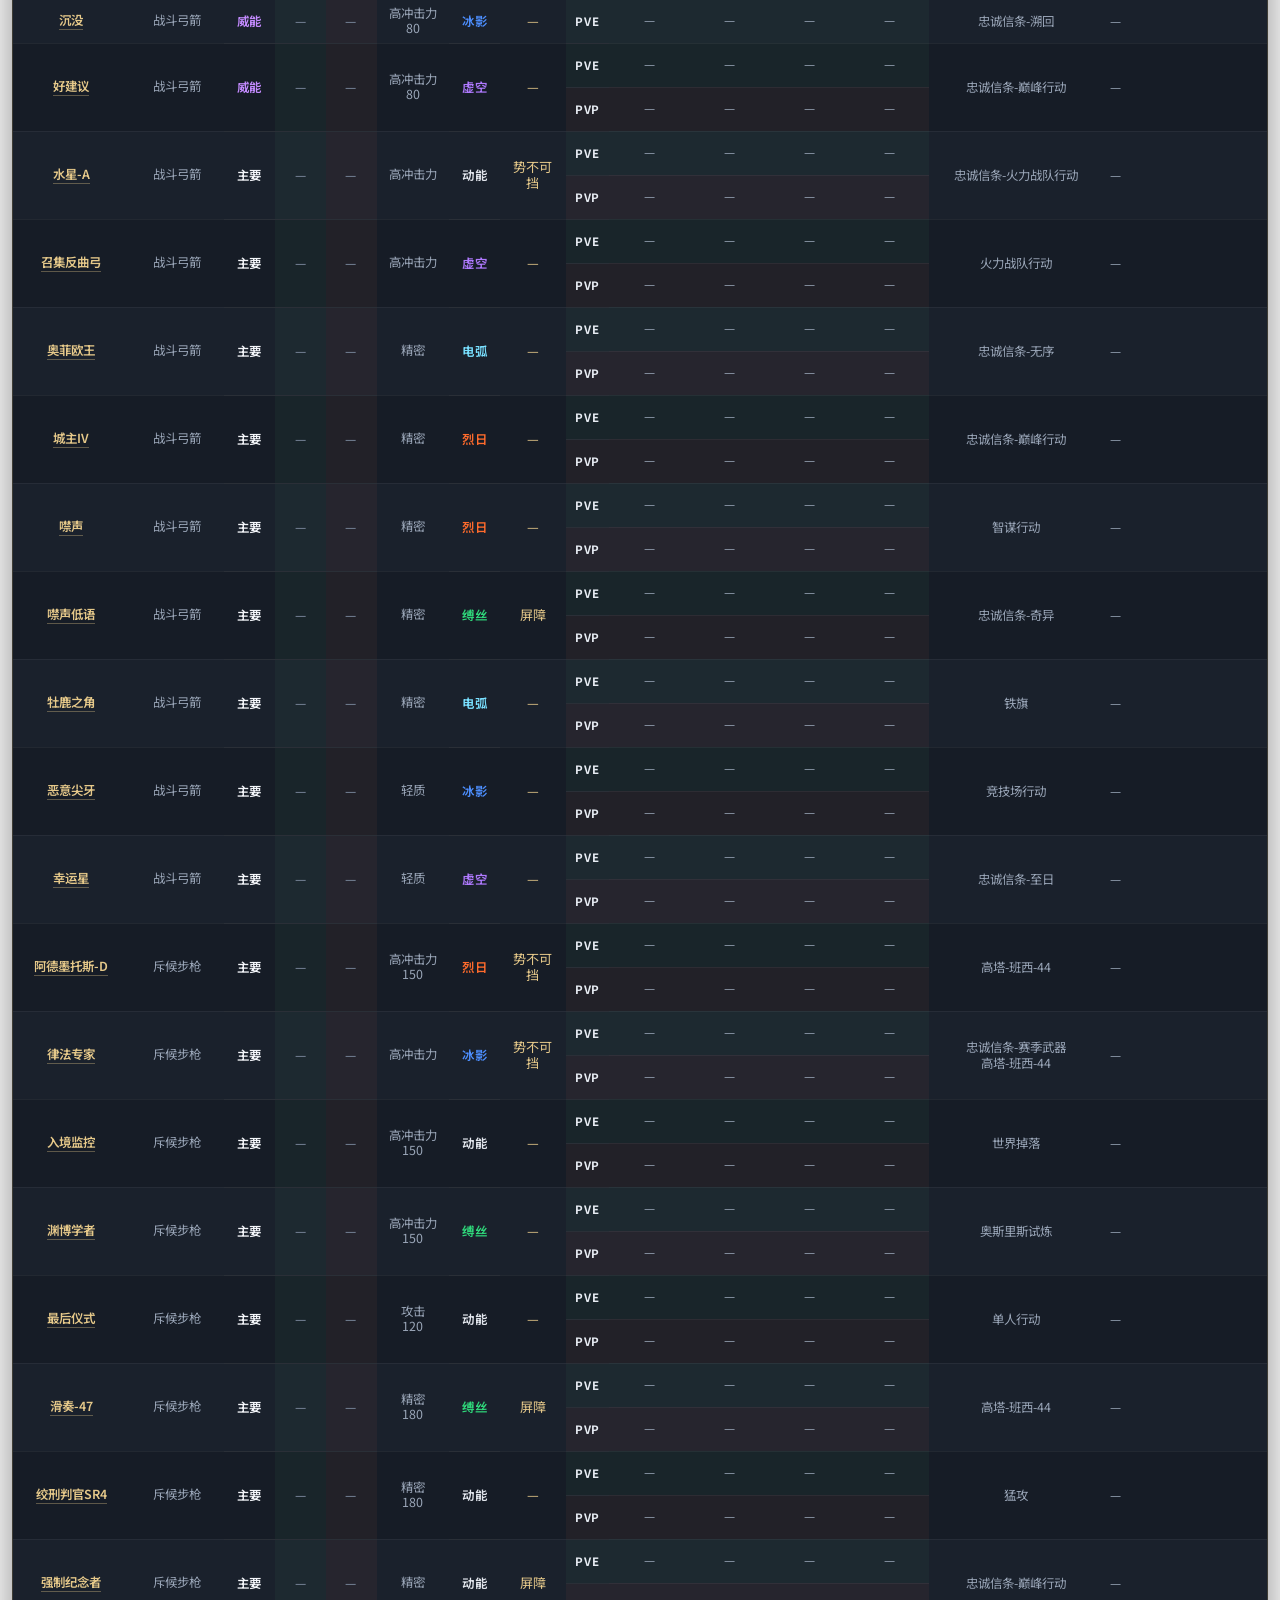
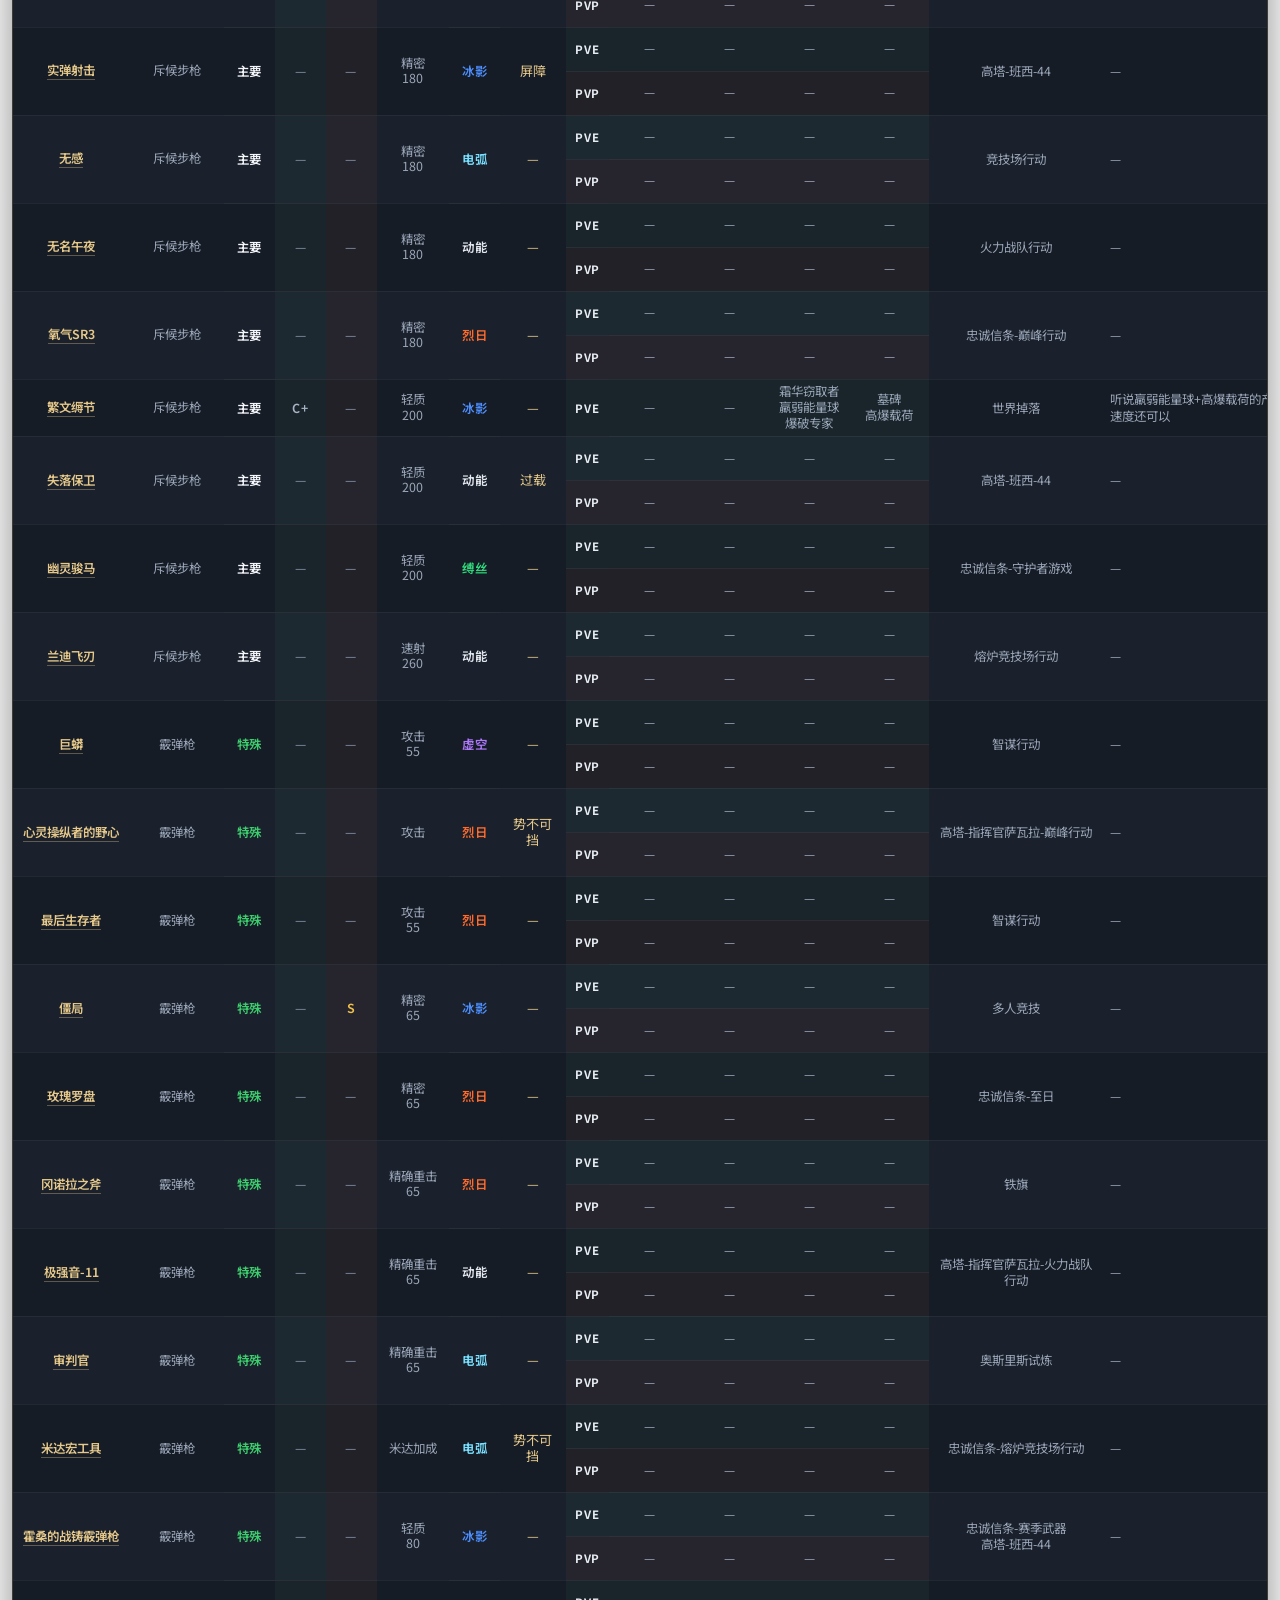
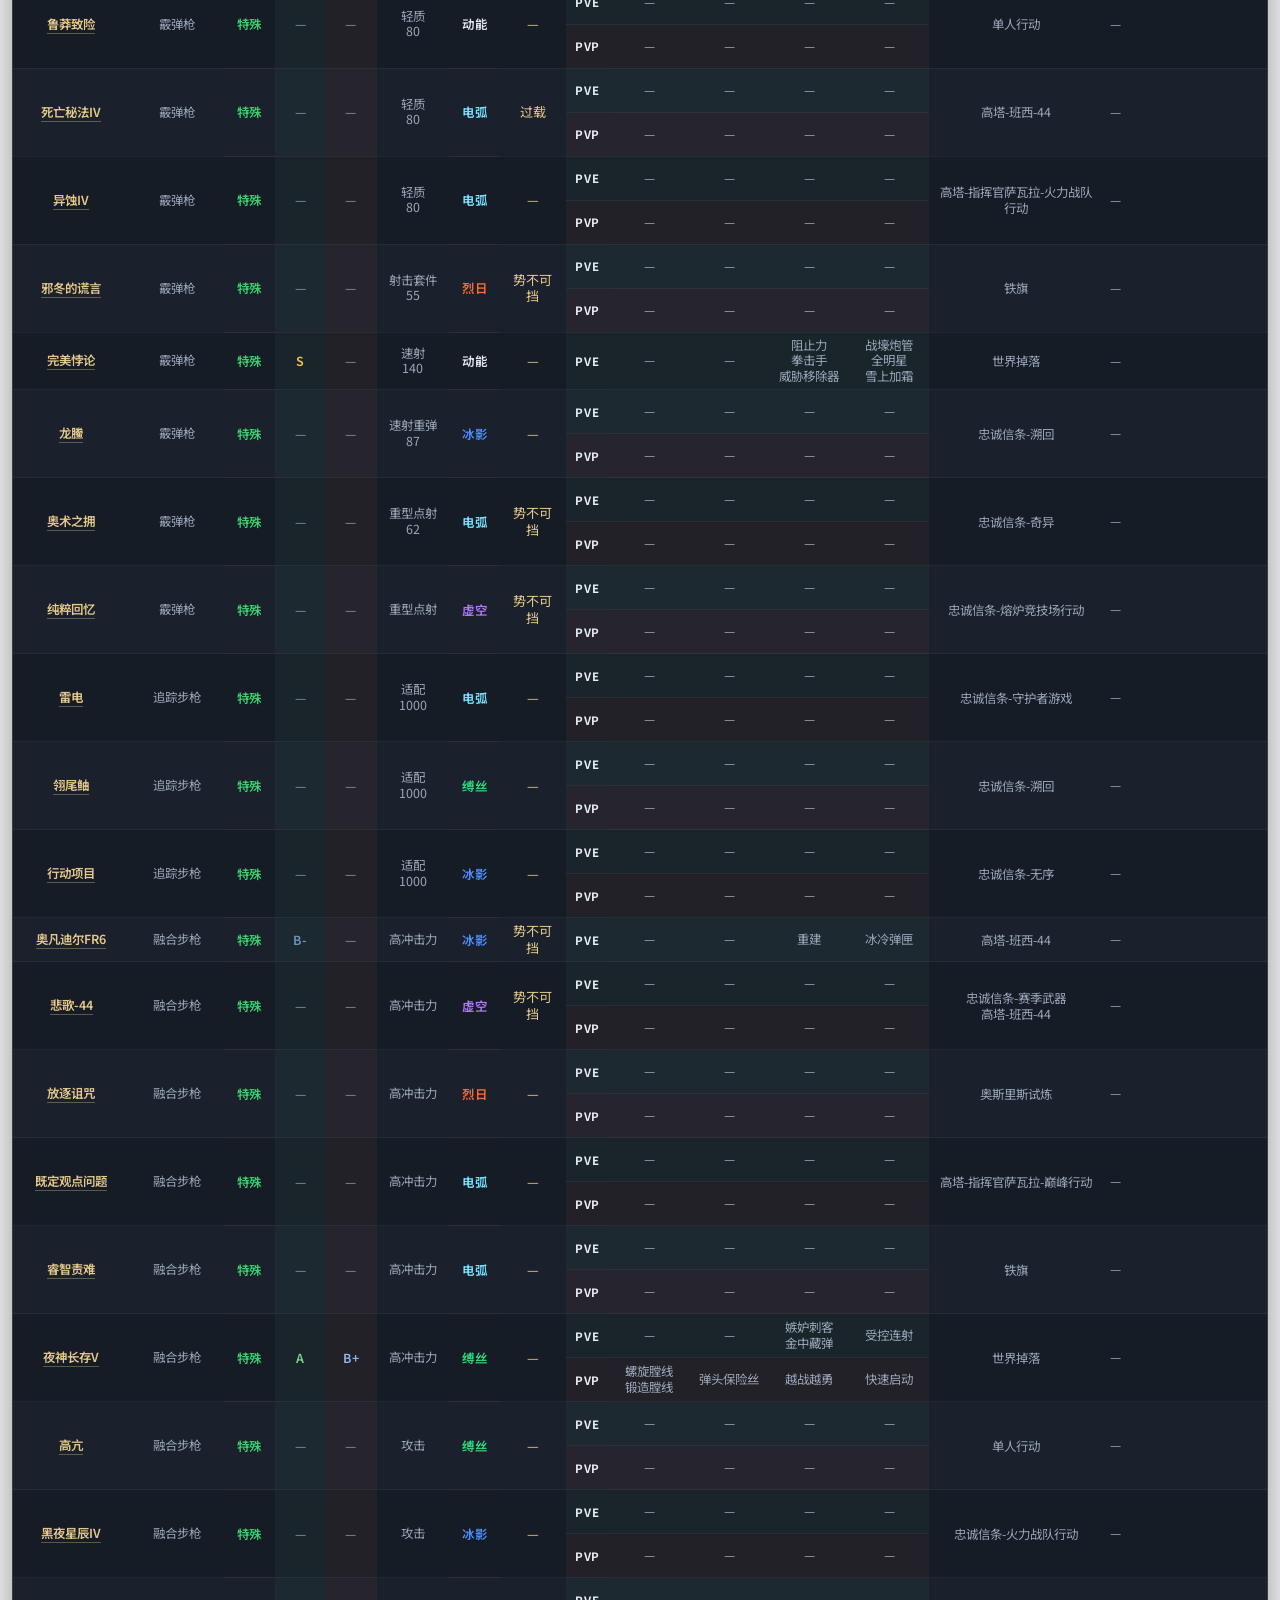
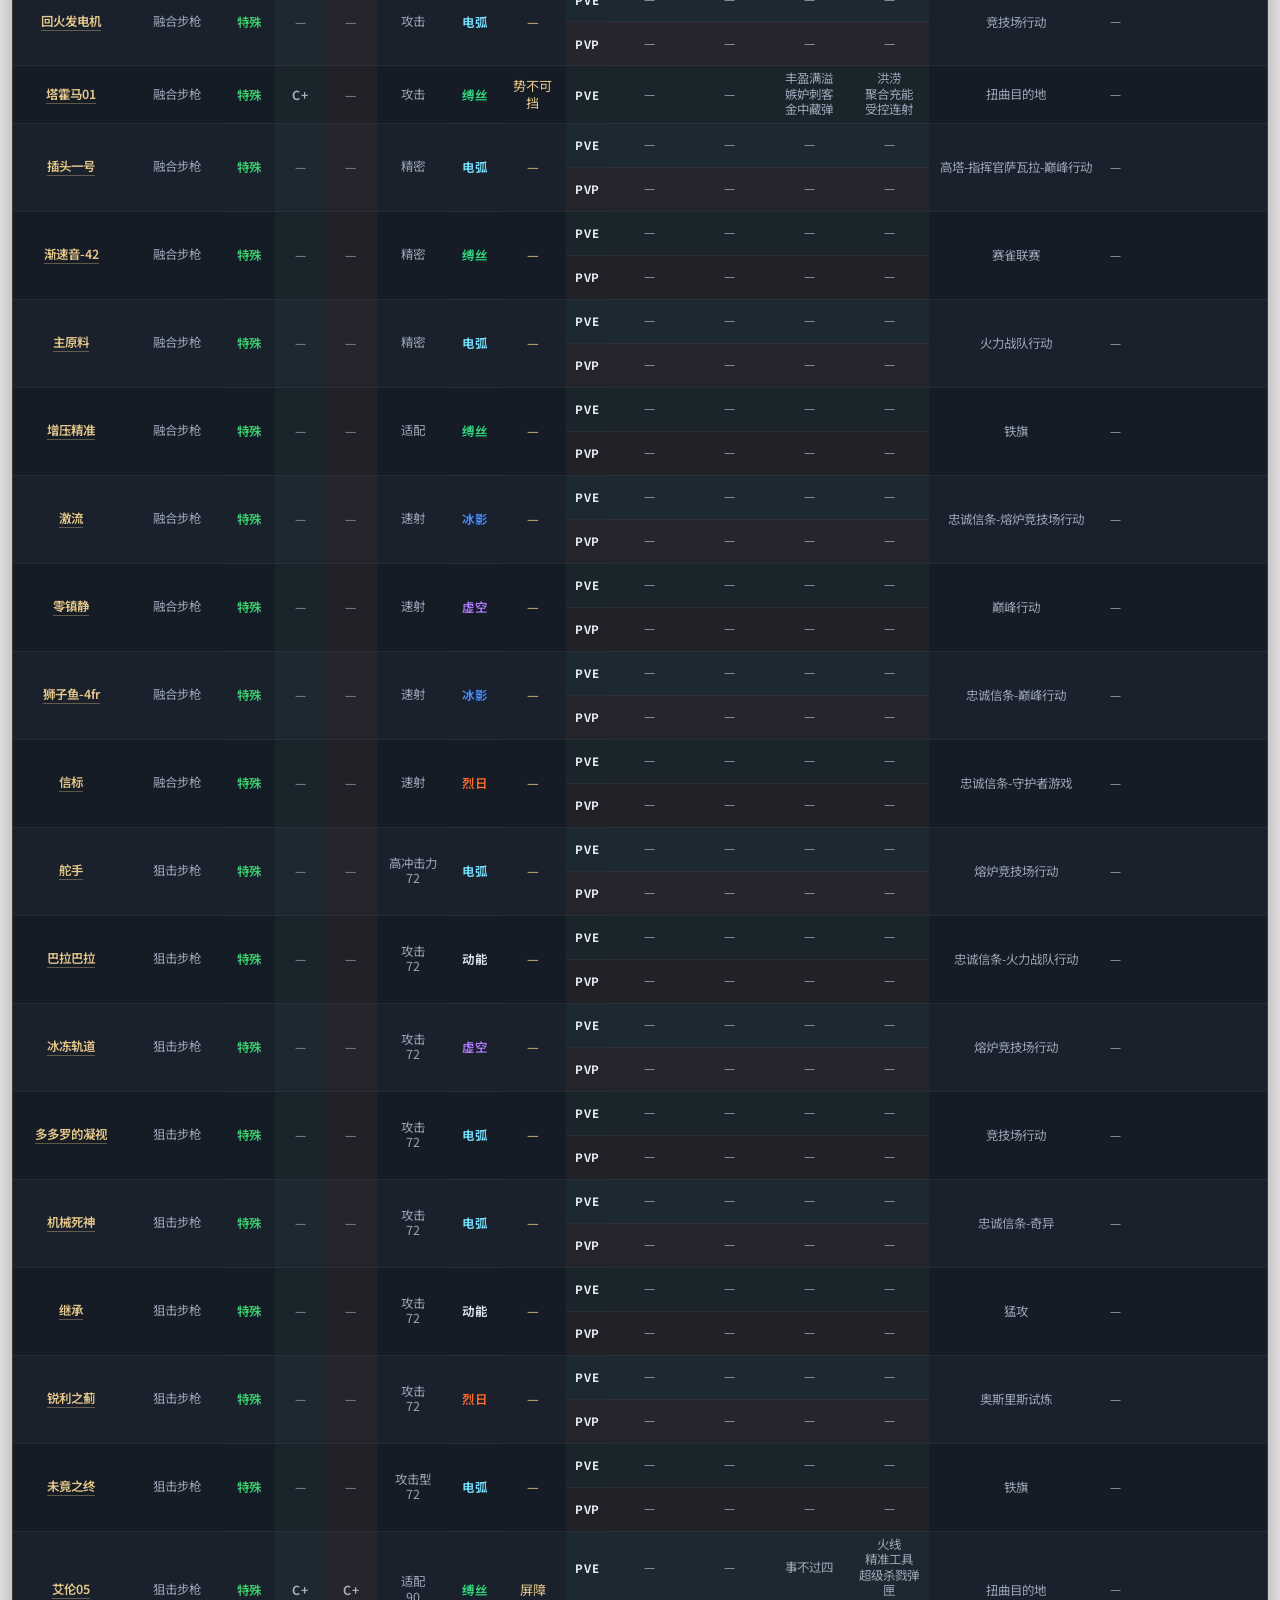
==== commit 5e10cf5a: "Update weapon list 2026-09-09 20:56" ====
--- a/docs/index.html
+++ b/docs/index.html
@@ -2032,9 +2032,7 @@
       "id": "高塔-军政官萨拉丁-mtpyj08p",
       "title": "高塔-军政官萨拉丁-铁旗",
       "note": "",
-      "weaponIds": [
-        "w-weapon-mttwt76l-w0wm"
-      ]
+      "weaponIds": []
     },
     {
       "id": "高塔-浪客-mtpylc1d",
@@ -2307,7 +2305,7 @@
       "weaponIds": []
     }
   ],
-  "updatedAt": "2026-09-09T12:36:56.188Z",
+  "updatedAt": "2026-09-09T12:56:19.168Z",
   "weapons": [
     {
       "id": "w-seasonal-0-塔霍马01",
@@ -2469,7 +2467,7 @@
       "frame": "速射",
       "rpm": "720",
       "element": "动能",
-      "antiChamp": "过载",
+      "antiChamp": "",
       "showPvePerk": true,
       "showPvpPerk": false,
       "perk1Pve": "",
@@ -2494,7 +2492,7 @@
       "frame": "速射",
       "rpm": "140",
       "element": "动能",
-      "antiChamp": "过载",
+      "antiChamp": "",
       "showPvePerk": true,
       "showPvpPerk": false,
       "perk1Pve": "",
@@ -2519,7 +2517,7 @@
       "frame": "轻质",
       "rpm": "200",
       "element": "冰影",
-      "antiChamp": "过载",
+      "antiChamp": "",
       "showPvePerk": true,
       "showPvpPerk": false,
       "perk1Pve": "",
@@ -2544,7 +2542,7 @@
       "frame": "双重火力",
       "rpm": "120",
       "element": "冰影",
-      "antiChamp": "势不可挡",
+      "antiChamp": "",
       "showPvePerk": true,
       "showPvpPerk": false,
       "perk1Pve": "",
@@ -2569,7 +2567,7 @@
       "frame": "高冲击力",
       "rpm": "",
       "element": "缚丝",
-      "antiChamp": "势不可挡",
+      "antiChamp": "",
       "showPvePerk": true,
       "showPvpPerk": true,
       "perk1Pve": "",
@@ -2594,7 +2592,7 @@
       "frame": "速射",
       "rpm": "720",
       "element": "动能",
-      "antiChamp": "过载",
+      "antiChamp": "",
       "showPvePerk": true,
       "showPvpPerk": true,
       "perk1Pve": "",
@@ -2619,7 +2617,7 @@
       "frame": "轻质",
       "rpm": "450",
       "element": "电弧",
-      "antiChamp": "过载",
+      "antiChamp": "",
       "showPvePerk": true,
       "showPvpPerk": true,
       "perk1Pve": "",
@@ -2669,7 +2667,7 @@
       "frame": "轻质",
       "rpm": "360",
       "element": "烈日",
-      "antiChamp": "过载",
+      "antiChamp": "",
       "showPvePerk": true,
       "showPvpPerk": true,
       "perk1Pve": "",
@@ -2694,7 +2692,7 @@
       "frame": "轻质",
       "rpm": "900",
       "element": "烈日",
-      "antiChamp": "过载",
+      "antiChamp": "",
       "showPvePerk": true,
       "showPvpPerk": true,
       "perk1Pve": "",
@@ -2719,7 +2717,7 @@
       "frame": "重型点射",
       "rpm": "325",
       "element": "虚空",
-      "antiChamp": "势不可挡",
+      "antiChamp": "",
       "showPvePerk": true,
       "showPvpPerk": true,
       "perk1Pve": "",
@@ -2744,7 +2742,7 @@
       "frame": "速射",
       "rpm": "540",
       "element": "虚空",
-      "antiChamp": "过载",
+      "antiChamp": "",
       "showPvePerk": true,
       "showPvpPerk": true,
       "perk1Pve": "",
@@ -2769,7 +2767,7 @@
       "frame": "适配",
       "rpm": "600",
       "element": "电弧",
-      "antiChamp": "屏障",
+      "antiChamp": "",
       "showPvePerk": true,
       "showPvpPerk": true,
       "perk1Pve": "",
@@ -2794,7 +2792,7 @@
       "frame": "高冲击力",
       "rpm": "150",
       "element": "动能",
-      "antiChamp": "势不可挡",
+      "antiChamp": "",
       "showPvePerk": true,
       "showPvpPerk": true,
       "perk1Pve": "",
@@ -2819,7 +2817,7 @@
       "frame": "适配",
       "rpm": "450",
       "element": "冰影",
-      "antiChamp": "屏障",
+      "antiChamp": "",
       "showPvePerk": true,
       "showPvpPerk": true,
       "perk1Pve": "",
@@ -2844,7 +2842,7 @@
       "frame": "适配",
       "rpm": "120",
       "element": "烈日",
-      "antiChamp": "屏障",
+      "antiChamp": "",
       "showPvePerk": true,
       "showPvpPerk": true,
       "perk1Pve": "",
@@ -2869,7 +2867,7 @@
       "frame": "精密",
       "rpm": "450",
       "element": "冰影",
-      "antiChamp": "屏障",
+      "antiChamp": "",
       "showPvePerk": true,
       "showPvpPerk": true,
       "perk1Pve": "",
@@ -2894,7 +2892,7 @@
       "frame": "攻击",
       "rpm": "120",
       "element": "动能",
-      "antiChamp": "势不可挡",
+      "antiChamp": "",
       "showPvePerk": true,
       "showPvpPerk": true,
       "perk1Pve": "",
@@ -2919,7 +2917,7 @@
       "frame": "激进爆弹",
       "rpm": "450",
       "element": "虚空",
-      "antiChamp": "势不可挡",
+      "antiChamp": "",
       "showPvePerk": true,
       "showPvpPerk": true,
       "perk1Pve": "",
@@ -2944,7 +2942,7 @@
       "frame": "精密",
       "rpm": "600",
       "element": "烈日",
-      "antiChamp": "屏障",
+      "antiChamp": "",
       "showPvePerk": true,
       "showPvpPerk": true,
       "perk1Pve": "",
@@ -2994,7 +2992,7 @@
       "frame": "精密",
       "rpm": "15",
       "element": "烈日",
-      "antiChamp": "屏障",
+      "antiChamp": "",
       "showPvePerk": true,
       "showPvpPerk": true,
       "perk1Pve": "",
@@ -3019,7 +3017,7 @@
       "frame": "轻质",
       "rpm": "80",
       "element": "动能",
-      "antiChamp": "过载",
+      "antiChamp": "",
       "showPvePerk": true,
       "showPvpPerk": true,
       "perk1Pve": "",
@@ -3044,7 +3042,7 @@
       "frame": "适配",
       "rpm": "55",
       "element": "虚空",
-      "antiChamp": "屏障",
+      "antiChamp": "",
       "showPvePerk": true,
       "showPvpPerk": true,
       "perk1Pve": "",
@@ -3069,7 +3067,7 @@
       "frame": "攻击",
       "rpm": "120",
       "element": "动能",
-      "antiChamp": "势不可挡",
+      "antiChamp": "",
       "showPvePerk": true,
       "showPvpPerk": true,
       "perk1Pve": "",
@@ -3094,7 +3092,7 @@
       "frame": "攻击",
       "rpm": "",
       "element": "缚丝",
-      "antiChamp": "势不可挡",
+      "antiChamp": "",
       "showPvePerk": true,
       "showPvpPerk": true,
       "perk1Pve": "",
@@ -3119,7 +3117,7 @@
       "frame": "高冲击力",
       "rpm": "",
       "element": "虚空",
-      "antiChamp": "势不可挡",
+      "antiChamp": "",
       "showPvePerk": true,
       "showPvpPerk": true,
       "perk1Pve": "",
@@ -3144,7 +3142,7 @@
       "frame": "速射",
       "rpm": "450",
       "element": "烈日",
-      "antiChamp": "过载",
+      "antiChamp": "",
       "showPvePerk": true,
       "showPvpPerk": true,
       "perk1Pve": "",
@@ -3169,7 +3167,7 @@
       "frame": "轻质",
       "rpm": "900",
       "element": "冰影",
-      "antiChamp": "过载",
+      "antiChamp": "",
       "showPvePerk": true,
       "showPvpPerk": true,
       "perk1Pve": "",
@@ -3194,7 +3192,7 @@
       "frame": "轻质",
       "rpm": "450",
       "element": "缚丝",
-      "antiChamp": "过载",
+      "antiChamp": "",
       "showPvePerk": true,
       "showPvpPerk": true,
       "perk1Pve": "",
@@ -3219,7 +3217,7 @@
       "frame": "精密",
       "rpm": "180",
       "element": "动能",
-      "antiChamp": "屏障",
+      "antiChamp": "",
       "showPvePerk": true,
       "showPvpPerk": true,
       "perk1Pve": "",
@@ -3244,7 +3242,7 @@
       "frame": "适配",
       "rpm": "20",
       "element": "缚丝",
-      "antiChamp": "屏障",
+      "antiChamp": "",
       "showPvePerk": true,
       "showPvpPerk": true,
       "perk1Pve": "",
@@ -3269,7 +3267,7 @@
       "frame": "精密",
       "rpm": "180",
       "element": "动能",
-      "antiChamp": "屏障",
+      "antiChamp": "",
       "showPvePerk": true,
       "showPvpPerk": true,
       "perk1Pve": "",
@@ -3294,7 +3292,7 @@
       "frame": "精密",
       "rpm": "",
       "element": "电弧",
-      "antiChamp": "屏障",
+      "antiChamp": "",
       "showPvePerk": true,
       "showPvpPerk": true,
       "perk1Pve": "",
@@ -3319,7 +3317,7 @@
       "frame": "精密",
       "rpm": "450",
       "element": "虚空",
-      "antiChamp": "屏障",
+      "antiChamp": "",
       "showPvePerk": true,
       "showPvpPerk": true,
       "perk1Pve": "",
@@ -3344,7 +3342,7 @@
       "frame": "波形",
       "rpm": "",
       "element": "冰影",
-      "antiChamp": "势不可挡",
+      "antiChamp": "",
       "showPvePerk": true,
       "showPvpPerk": true,
       "perk1Pve": "",
@@ -3369,7 +3367,7 @@
       "frame": "精密",
       "rpm": "450",
       "element": "烈日",
-      "antiChamp": "屏障",
+      "antiChamp": "",
       "showPvePerk": true,
       "showPvpPerk": true,
       "perk1Pve": "",
@@ -3394,7 +3392,7 @@
       "frame": "轻质",
       "rpm": "",
       "element": "冰影",
-      "antiChamp": "过载",
+      "antiChamp": "",
       "showPvePerk": true,
       "showPvpPerk": true,
       "perk1Pve": "",
@@ -3419,7 +3417,7 @@
       "frame": "攻击",
       "rpm": "72",
       "element": "电弧",
-      "antiChamp": "势不可挡",
+      "antiChamp": "",
       "showPvePerk": true,
       "showPvpPerk": true,
       "perk1Pve": "",
@@ -3444,7 +3442,7 @@
       "frame": "适配",
       "rpm": "140",
       "element": "虚空",
-      "antiChamp": "屏障",
+      "antiChamp": "",
       "showPvePerk": true,
       "showPvpPerk": true,
       "perk1Pve": "",
@@ -3469,7 +3467,7 @@
       "frame": "攻击",
       "rpm": "",
       "element": "虚空",
-      "antiChamp": "势不可挡",
+      "antiChamp": "",
       "showPvePerk": true,
       "showPvpPerk": true,
       "perk1Pve": "",
@@ -3494,7 +3492,7 @@
       "frame": "适配",
       "rpm": "450",
       "element": "虚空",
-      "antiChamp": "屏障",
+      "antiChamp": "",
       "showPvePerk": true,
       "showPvpPerk": true,
       "perk1Pve": "",
@@ -3519,7 +3517,7 @@
       "frame": "激进爆弹",
       "rpm": "450",
       "element": "动能",
-      "antiChamp": "势不可挡",
+      "antiChamp": "",
       "showPvePerk": true,
       "showPvpPerk": true,
       "perk1Pve": "",
@@ -3544,7 +3542,7 @@
       "frame": "精密",
       "rpm": "180",
       "element": "电弧",
-      "antiChamp": "屏障",
+      "antiChamp": "",
       "showPvePerk": true,
       "showPvpPerk": true,
       "perk1Pve": "",
@@ -3569,7 +3567,7 @@
       "frame": "适配",
       "rpm": "20",
       "element": "虚空",
-      "antiChamp": "屏障",
+      "antiChamp": "",
       "showPvePerk": true,
       "showPvpPerk": true,
       "perk1Pve": "",
@@ -3594,7 +3592,7 @@
       "frame": "攻击",
       "rpm": "",
       "element": "电弧",
-      "antiChamp": "势不可挡",
+      "antiChamp": "",
       "showPvePerk": true,
       "showPvpPerk": true,
       "perk1Pve": "",
@@ -3619,7 +3617,7 @@
       "frame": "区域拒止",
       "rpm": "72",
       "element": "冰影",
-      "antiChamp": "过载",
+      "antiChamp": "",
       "showPvePerk": true,
       "showPvpPerk": true,
       "perk1Pve": "",
@@ -3644,7 +3642,7 @@
       "frame": "激进爆弹",
       "rpm": "600",
       "element": "电弧",
-      "antiChamp": "势不可挡",
+      "antiChamp": "",
       "showPvePerk": true,
       "showPvpPerk": true,
       "perk1Pve": "",
@@ -3669,7 +3667,7 @@
       "frame": "轻质",
       "rpm": "90",
       "element": "电弧",
-      "antiChamp": "过载",
+      "antiChamp": "",
       "showPvePerk": true,
       "showPvpPerk": true,
       "perk1Pve": "",
@@ -3694,7 +3692,7 @@
       "frame": "速射",
       "rpm": "",
       "element": "虚空",
-      "antiChamp": "过载",
+      "antiChamp": "",
       "showPvePerk": true,
       "showPvpPerk": true,
       "perk1Pve": "",
@@ -3719,7 +3717,7 @@
       "frame": "适配",
       "rpm": "90",
       "element": "电弧",
-      "antiChamp": "屏障",
+      "antiChamp": "",
       "showPvePerk": true,
       "showPvpPerk": true,
       "perk1Pve": "",
@@ -3744,7 +3742,7 @@
       "frame": "微型导弹",
       "rpm": "200",
       "element": "缚丝",
-      "antiChamp": "势不可挡",
+      "antiChamp": "",
       "showPvePerk": true,
       "showPvpPerk": true,
       "perk1Pve": "",
@@ -3769,7 +3767,7 @@
       "frame": "适配",
       "rpm": "140",
       "element": "电弧",
-      "antiChamp": "屏障",
+      "antiChamp": "",
       "showPvePerk": true,
       "showPvpPerk": true,
       "perk1Pve": "",
@@ -3794,7 +3792,7 @@
       "frame": "微型导弹",
       "rpm": "100",
       "element": "虚空",
-      "antiChamp": "势不可挡",
+      "antiChamp": "",
       "showPvePerk": true,
       "showPvpPerk": true,
       "perk1Pve": "",
@@ -3819,7 +3817,7 @@
       "frame": "涡流",
       "rpm": "",
       "element": "冰影",
-      "antiChamp": "过载",
+      "antiChamp": "",
       "showPvePerk": true,
       "showPvpPerk": true,
       "perk1Pve": "",
@@ -3844,7 +3842,7 @@
       "frame": "适配",
       "rpm": "140",
       "element": "动能",
-      "antiChamp": "屏障",
+      "antiChamp": "",
       "showPvePerk": true,
       "showPvpPerk": true,
       "perk1Pve": "",
@@ -3869,7 +3867,7 @@
       "frame": "适配",
       "rpm": "20",
       "element": "电弧",
-      "antiChamp": "屏障",
+      "antiChamp": "",
       "showPvePerk": true,
       "showPvpPerk": true,
       "perk1Pve": "",
@@ -3894,7 +3892,7 @@
       "frame": "高冲击力",
       "rpm": "72",
       "element": "电弧",
-      "antiChamp": "势不可挡",
+      "antiChamp": "",
       "showPvePerk": true,
       "showPvpPerk": true,
       "perk1Pve": "",
@@ -3919,7 +3917,7 @@
       "frame": "重型点射",
       "rpm": "324",
       "element": "虚空",
-      "antiChamp": "势不可挡",
+      "antiChamp": "",
       "showPvePerk": true,
       "showPvpPerk": true,
       "perk1Pve": "",
@@ -3944,7 +3942,7 @@
       "frame": "适配",
       "rpm": "140",
       "element": "缚丝",
-      "antiChamp": "屏障",
+      "antiChamp": "",
       "showPvePerk": true,
       "showPvpPerk": true,
       "perk1Pve": "",
@@ -3969,7 +3967,7 @@
       "frame": "精密",
       "rpm": "600",
       "element": "冰影",
-      "antiChamp": "屏障",
+      "antiChamp": "",
       "showPvePerk": true,
       "showPvpPerk": true,
       "perk1Pve": "",
@@ -3994,7 +3992,7 @@
       "frame": "速射",
       "rpm": "260",
       "element": "动能",
-      "antiChamp": "过载",
+      "antiChamp": "",
       "showPvePerk": true,
       "showPvpPerk": true,
       "perk1Pve": "",
@@ -4019,7 +4017,7 @@
       "frame": "速射",
       "rpm": "540",
       "element": "动能",
-      "antiChamp": "过载",
+      "antiChamp": "",
       "showPvePerk": true,
       "showPvpPerk": true,
       "perk1Pve": "",
@@ -4044,7 +4042,7 @@
       "frame": "轻质",
       "rpm": "900",
       "element": "电弧",
-      "antiChamp": "过载",
+      "antiChamp": "",
       "showPvePerk": true,
       "showPvpPerk": true,
       "perk1Pve": "",
@@ -4069,7 +4067,7 @@
       "frame": "适配",
       "rpm": "600",
       "element": "电弧",
-      "antiChamp": "屏障",
+      "antiChamp": "",
       "showPvePerk": true,
       "showPvpPerk": true,
       "perk1Pve": "",
@@ -4094,7 +4092,7 @@
       "frame": "精密",
       "rpm": "180",
       "element": "动能",
-      "antiChamp": "屏障",
+      "antiChamp": "",
       "showPvePerk": true,
       "showPvpPerk": true,
       "perk1Pve": "",
@@ -4119,7 +4117,7 @@
       "frame": "适配",
       "rpm": "300",
       "element": "电弧",
-      "antiChamp": "屏障",
+      "antiChamp": "",
       "showPvePerk": true,
       "showPvpPerk": true,
       "perk1Pve": "",
@@ -4144,7 +4142,7 @@
       "frame": "攻击",
       "rpm": "72",
       "element": "虚空",
-      "antiChamp": "势不可挡",
+      "antiChamp": "",
       "showPvePerk": true,
       "showPvpPerk": true,
       "perk1Pve": "",
@@ -4169,7 +4167,7 @@
       "frame": "高冲击力",
       "rpm": "360",
       "element": "缚丝",
-      "antiChamp": "势不可挡",
+      "antiChamp": "",
       "showPvePerk": true,
       "showPvpPerk": true,
       "perk1Pve": "",
@@ -4194,7 +4192,7 @@
       "frame": "高冲击力",
       "rpm": "340",
       "element": "动能",
-      "antiChamp": "势不可挡",
+      "antiChamp": "",
       "showPvePerk": true,
       "showPvpPerk": true,
       "perk1Pve": "",
@@ -4219,7 +4217,7 @@
       "frame": "适配点射",
       "rpm": "",
       "element": "电弧",
-      "antiChamp": "屏障",
+      "antiChamp": "",
       "showPvePerk": true,
       "showPvpPerk": true,
       "perk1Pve": "",
@@ -4244,7 +4242,7 @@
       "frame": "适配",
       "rpm": "600",
       "element": "烈日",
-      "antiChamp": "屏障",
+      "antiChamp": "",
       "showPvePerk": true,
       "showPvpPerk": true,
       "perk1Pve": "",
@@ -4269,7 +4267,7 @@
       "frame": "高冲击力",
       "rpm": "150",
       "element": "缚丝",
-      "antiChamp": "势不可挡",
+      "antiChamp": "",
       "showPvePerk": true,
       "showPvpPerk": true,
       "perk1Pve": "",
@@ -4319,7 +4317,7 @@
       "frame": "重型点射",
       "rpm": "324",
       "element": "缚丝",
-      "antiChamp": "势不可挡",
+      "antiChamp": "",
       "showPvePerk": true,
       "showPvpPerk": true,
       "perk1Pve": "",
@@ -4344,7 +4342,7 @@
       "frame": "适配",
       "rpm": "140",
       "element": "虚空",
-      "antiChamp": "屏障",
+      "antiChamp": "",
       "showPvePerk": true,
       "showPvpPerk": true,
       "perk1Pve": "",
@@ -4369,7 +4367,7 @@
       "frame": "攻击",
       "rpm": "72",
       "element": "烈日",
-      "antiChamp": "势不可挡",
+      "antiChamp": "",
       "showPvePerk": true,
       "showPvpPerk": true,
       "perk1Pve": "",
@@ -4394,7 +4392,7 @@
       "frame": "精确重击",
       "rpm": "65",
       "element": "电弧",
-      "antiChamp": "势不可挡",
+      "antiChamp": "",
       "showPvePerk": true,
       "showPvpPerk": true,
       "perk1Pve": "",
@@ -4419,7 +4417,7 @@
       "frame": "攻击",
       "rpm": "120",
       "element": "烈日",
-      "antiChamp": "势不可挡",
+      "antiChamp": "",
       "showPvePerk": true,
       "showPvpPerk": true,
       "perk1Pve": "",
@@ -4444,7 +4442,7 @@
       "frame": "精密",
       "rpm": "600",
       "element": "虚空",
-      "antiChamp": "屏障",
+      "antiChamp": "",
       "showPvePerk": true,
       "showPvpPerk": true,
       "perk1Pve": "",
@@ -4469,7 +4467,7 @@
       "frame": "适配",
       "rpm": "90",
       "element": "动能",
-      "antiChamp": "屏障",
+      "antiChamp": "",
       "showPvePerk": true,
       "showPvpPerk": true,
       "perk1Pve": "",
@@ -4494,7 +4492,7 @@
       "frame": "高冲击力",
       "rpm": "",
       "element": "烈日",
-      "antiChamp": "势不可挡",
+      "antiChamp": "",
       "showPvePerk": true,
       "showPvpPerk": true,
       "perk1Pve": "",
@@ -4519,7 +4517,7 @@
       "frame": "高冲击力",
       "rpm": "15",
       "element": "虚空",
-      "antiChamp": "势不可挡",
+      "antiChamp": "",
       "showPvePerk": true,
       "showPvpPerk": true,
       "perk1Pve": "",
@@ -4544,7 +4542,7 @@
       "frame": "射击套件",
       "rpm": "55",
       "element": "烈日",
-      "antiChamp": "",
+      "antiChamp": "势不可挡",
       "showPvePerk": true,
       "showPvpPerk": true,
       "perk1Pve": "",
@@ -4569,7 +4567,7 @@
       "frame": "适配",
       "rpm": "600",
       "element": "缚丝",
-      "antiChamp": "屏障",
+      "antiChamp": "",
       "showPvePerk": true,
       "showPvpPerk": true,
       "perk1Pve": "",
@@ -4594,7 +4592,7 @@
       "frame": "速射",
       "rpm": "540",
       "element": "冰影",
-      "antiChamp": "过载",
+      "antiChamp": "",
       "showPvePerk": true,
       "showPvpPerk": true,
       "perk1Pve": "",
@@ -4619,7 +4617,7 @@
       "frame": "高冲击力",
       "rpm": "",
       "element": "电弧",
-      "antiChamp": "势不可挡",
+      "antiChamp": "",
       "showPvePerk": true,
       "showPvpPerk": true,
       "perk1Pve": "",
@@ -4644,7 +4642,7 @@
       "frame": "攻击",
       "rpm": "120",
       "element": "动能",
-      "antiChamp": "势不可挡",
+      "antiChamp": "",
       "showPvePerk": true,
       "showPvpPerk": true,
       "perk1Pve": "",
@@ -4669,7 +4667,7 @@
       "frame": "精确重击",
       "rpm": "65",
       "element": "烈日",
-      "antiChamp": "势不可挡",
+      "antiChamp": "",
       "showPvePerk": true,
       "showPvpPerk": true,
       "perk1Pve": "",
@@ -4694,7 +4692,7 @@
       "frame": "速射",
       "rpm": "720",
       "element": "虚空",
-      "antiChamp": "过载",
+      "antiChamp": "",
       "showPvePerk": true,
       "showPvpPerk": true,
       "perk1Pve": "",
@@ -4719,7 +4717,7 @@
       "frame": "轻质",
       "rpm": "900",
       "element": "动能",
-      "antiChamp": "过载",
+      "antiChamp": "",
       "showPvePerk": true,
       "showPvpPerk": true,
       "perk1Pve": "",
@@ -4744,7 +4742,7 @@
       "frame": "适配",
       "rpm": "140",
       "element": "烈日",
-      "antiChamp": "屏障",
+      "antiChamp": "",
       "showPvePerk": false,
       "showPvpPerk": true,
       "perk1Pve": "",
@@ -4769,7 +4767,7 @@
       "frame": "攻击型",
       "rpm": "72",
       "element": "电弧",
-      "antiChamp": "势不可挡",
+      "antiChamp": "",
       "showPvePerk": true,
       "showPvpPerk": true,
       "perk1Pve": "",
@@ -4794,7 +4792,7 @@
       "frame": "精密",
       "rpm": "",
       "element": "电弧",
-      "antiChamp": "屏障",
+      "antiChamp": "",
       "showPvePerk": true,
       "showPvpPerk": true,
       "perk1Pve": "",
@@ -4819,7 +4817,7 @@
       "frame": "高冲击力",
       "rpm": "15",
       "element": "烈日",
-      "antiChamp": "势不可挡",
+      "antiChamp": "",
       "showPvePerk": true,
       "showPvpPerk": false,
       "perk1Pve": "",
@@ -4844,7 +4842,7 @@
       "frame": "适配",
       "rpm": "",
       "element": "缚丝",
-      "antiChamp": "屏障",
+      "antiChamp": "",
       "showPvePerk": true,
       "showPvpPerk": true,
       "perk1Pve": "",
@@ -4869,7 +4867,7 @@
       "frame": "高冲击力",
       "rpm": "400",
       "element": "缚丝",
-      "antiChamp": "势不可挡",
+      "antiChamp": "",
       "showPvePerk": true,
       "showPvpPerk": true,
       "perk1Pve": "",
@@ -4894,7 +4892,7 @@
       "frame": "适配",
       "rpm": "600",
       "element": "虚空",
-      "antiChamp": "屏障",
+      "antiChamp": "",
       "showPvePerk": true,
       "showPvpPerk": true,
       "perk1Pve": "",
@@ -4919,7 +4917,7 @@
       "frame": "精密",
       "rpm": "",
       "element": "烈日",
-      "antiChamp": "屏障",
+      "antiChamp": "",
       "showPvePerk": true,
       "showPvpPerk": true,
       "perk1Pve": "",
@@ -4944,7 +4942,7 @@
       "frame": "速射",
       "rpm": "900",
       "element": "电弧",
-      "antiChamp": "过载",
+      "antiChamp": "",
       "showPvePerk": true,
       "showPvpPerk": true,
       "perk1Pve": "",
@@ -4969,7 +4967,7 @@
       "frame": "攻击",
       "rpm": "25",
       "element": "虚空",
-      "antiChamp": "势不可挡",
+      "antiChamp": "",
       "showPvePerk": true,
       "showPvpPerk": true,
       "perk1Pve": "",
@@ -4994,7 +4992,7 @@
       "frame": "精密",
       "rpm": "180",
       "element": "烈日",
-      "antiChamp": "屏障",
+      "antiChamp": "",
       "showPvePerk": true,
       "showPvpPerk": true,
       "perk1Pve": "",
@@ -5019,7 +5017,7 @@
       "frame": "适配",
       "rpm": "90",
       "element": "电弧",
-      "antiChamp": "屏障",
+      "antiChamp": "",
       "showPvePerk": true,
       "showPvpPerk": true,
       "perk1Pve": "",
@@ -5044,7 +5042,7 @@
       "frame": "轻质",
       "rpm": "140",
       "element": "冰影",
-      "antiChamp": "过载",
+      "antiChamp": "",
       "showPvePerk": true,
       "showPvpPerk": false,
       "perk1Pve": "",
@@ -5069,7 +5067,7 @@
       "frame": "适配",
       "rpm": "120",
       "element": "电弧",
-      "antiChamp": "屏障",
+      "antiChamp": "",
       "showPvePerk": true,
       "showPvpPerk": true,
       "perk1Pve": "",
@@ -5094,7 +5092,7 @@
       "frame": "攻击",
       "rpm": "55",
       "element": "烈日",
-      "antiChamp": "势不可挡",
+      "antiChamp": "",
       "showPvePerk": true,
       "showPvpPerk": true,
       "perk1Pve": "",
@@ -5119,7 +5117,7 @@
       "frame": "适配",
       "rpm": "900",
       "element": "虚空",
-      "antiChamp": "屏障",
+      "antiChamp": "",
       "showPvePerk": true,
       "showPvpPerk": true,
       "perk1Pve": "",
@@ -5144,7 +5142,7 @@
       "frame": "适配",
       "rpm": "390",
       "element": "动能",
-      "antiChamp": "屏障",
+      "antiChamp": "",
       "showPvePerk": true,
       "showPvpPerk": true,
       "perk1Pve": "",
@@ -5169,7 +5167,7 @@
       "frame": "攻击",
       "rpm": "55",
       "element": "虚空",
-      "antiChamp": "势不可挡",
+      "antiChamp": "",
       "showPvePerk": true,
       "showPvpPerk": true,
       "perk1Pve": "",
@@ -5194,7 +5192,7 @@
       "frame": "轻质",
       "rpm": "900",
       "element": "虚空",
-      "antiChamp": "过载",
+      "antiChamp": "",
       "showPvePerk": true,
       "showPvpPerk": true,
       "perk1Pve": "",
@@ -5219,7 +5217,7 @@
       "frame": "精密",
       "rpm": "180",
       "element": "动能",
-      "antiChamp": "屏障",
+      "antiChamp": "",
       "showPvePerk": true,
       "showPvpPerk": true,
       "perk1Pve": "",
@@ -5244,7 +5242,7 @@
       "frame": "攻击",
       "rpm": "72",
       "element": "动能",
-      "antiChamp": "势不可挡",
+      "antiChamp": "",
       "showPvePerk": true,
       "showPvpPerk": true,
       "perk1Pve": "",
@@ -5269,7 +5267,7 @@
       "frame": "微型导弹",
       "rpm": "90",
       "element": "动能",
-      "antiChamp": "势不可挡",
+      "antiChamp": "",
       "showPvePerk": true,
       "showPvpPerk": true,
       "perk1Pve": "",
@@ -5294,7 +5292,7 @@
       "frame": "涡流",
       "rpm": "",
       "element": "虚空",
-      "antiChamp": "过载",
+      "antiChamp": "",
       "showPvePerk": true,
       "showPvpPerk": true,
       "perk1Pve": "",
@@ -5319,7 +5317,7 @@
       "frame": "波形",
       "rpm": "72",
       "element": "电弧",
-      "antiChamp": "势不可挡",
+      "antiChamp": "",
       "showPvePerk": true,
       "showPvpPerk": true,
       "perk1Pve": "",
@@ -5344,7 +5342,7 @@
       "frame": "精密",
       "rpm": "140",
       "element": "烈日",
-      "antiChamp": "屏障",
+      "antiChamp": "",
       "showPvePerk": true,
       "showPvpPerk": true,
       "perk1Pve": "",
@@ -5369,7 +5367,7 @@
       "frame": "适配",
       "rpm": "120",
       "element": "虚空",
-      "antiChamp": "屏障",
+      "antiChamp": "",
       "showPvePerk": true,
       "showPvpPerk": true,
       "perk1Pve": "",
@@ -5394,7 +5392,7 @@
       "frame": "高冲击力",
       "rpm": "340",
       "element": "虚空",
-      "antiChamp": "势不可挡",
+      "antiChamp": "",
       "showPvePerk": true,
       "showPvpPerk": true,
       "perk1Pve": "",
@@ -5419,7 +5417,7 @@
       "frame": "适配",
       "rpm": "140",
       "element": "动能",
-      "antiChamp": "屏障",
+      "antiChamp": "",
       "showPvePerk": true,
       "showPvpPerk": true,
       "perk1Pve": "",
@@ -5444,7 +5442,7 @@
       "frame": "平衡热量",
       "rpm": "900",
       "element": "虚空",
-      "antiChamp": "过载",
+      "antiChamp": "",
       "showPvePerk": true,
       "showPvpPerk": true,
       "perk1Pve": "",
@@ -5469,7 +5467,7 @@
       "frame": "微型导弹",
       "rpm": "200",
       "element": "烈日",
-      "antiChamp": "势不可挡",
+      "antiChamp": "",
       "showPvePerk": true,
       "showPvpPerk": true,
       "perk1Pve": "",
@@ -5494,7 +5492,7 @@
       "frame": "攻击",
       "rpm": "25",
       "element": "缚丝",
-      "antiChamp": "势不可挡",
+      "antiChamp": "",
       "showPvePerk": true,
       "showPvpPerk": true,
       "perk1Pve": "",
@@ -5519,7 +5517,7 @@
       "frame": "轻质",
       "rpm": "720",
       "element": "电弧",
-      "antiChamp": "过载",
+      "antiChamp": "",
       "showPvePerk": true,
       "showPvpPerk": true,
       "perk1Pve": "",
@@ -5544,7 +5542,7 @@
       "frame": "精密",
       "rpm": "",
       "element": "缚丝",
-      "antiChamp": "屏障",
+      "antiChamp": "",
       "showPvePerk": true,
       "showPvpPerk": true,
       "perk1Pve": "",
@@ -5569,7 +5567,7 @@
       "frame": "轻质",
       "rpm": "",
       "element": "烈日",
-      "antiChamp": "过载",
+      "antiChamp": "",
       "showPvePerk": true,
       "showPvpPerk": true,
       "perk1Pve": "",
@@ -5619,7 +5617,7 @@
       "frame": "传承PR-55",
       "rpm": "450",
       "element": "冰影",
-      "antiChamp": "屏障",
+      "antiChamp": "",
       "showPvePerk": true,
       "showPvpPerk": true,
       "perk1Pve": "",
@@ -5644,7 +5642,7 @@
       "frame": "精密",
       "rpm": "65",
       "element": "冰影",
-      "antiChamp": "屏障",
+      "antiChamp": "",
       "showPvePerk": true,
       "showPvpPerk": true,
       "perk1Pve": "",
@@ -5669,7 +5667,7 @@
       "frame": "轻质",
       "rpm": "720",
       "element": "虚空",
-      "antiChamp": "过载",
+      "antiChamp": "",
       "showPvePerk": true,
       "showPvpPerk": true,
       "perk1Pve": "",
@@ -5694,7 +5692,7 @@
       "frame": "激进爆弹",
       "rpm": "450",
       "element": "缚丝",
-      "antiChamp": "势不可挡",
+      "antiChamp": "",
       "showPvePerk": true,
       "showPvpPerk": true,
       "perk1Pve": "",
@@ -5719,7 +5717,7 @@
       "frame": "适配",
       "rpm": "90",
       "element": "电弧",
-      "antiChamp": "屏障",
+      "antiChamp": "",
       "showPvePerk": true,
       "showPvpPerk": true,
       "perk1Pve": "",
@@ -5744,7 +5742,7 @@
       "frame": "轻质",
       "rpm": "140",
       "element": "动能",
-      "antiChamp": "过载",
+      "antiChamp": "",
       "showPvePerk": true,
       "showPvpPerk": true,
       "perk1Pve": "",
@@ -5819,7 +5817,7 @@
       "frame": "散射",
       "rpm": "100",
       "element": "烈日",
-      "antiChamp": "过载",
+      "antiChamp": "",
       "showPvePerk": true,
       "showPvpPerk": true,
       "perk1Pve": "",
@@ -5844,7 +5842,7 @@
       "frame": "速射重弹",
       "rpm": "87",
       "element": "冰影",
-      "antiChamp": "过载",
+      "antiChamp": "",
       "showPvePerk": true,
       "showPvpPerk": true,
       "perk1Pve": "",
@@ -5869,7 +5867,7 @@
       "frame": "波形",
       "rpm": "",
       "element": "烈日",
-      "antiChamp": "势不可挡",
+      "antiChamp": "",
       "showPvePerk": true,
       "showPvpPerk": true,
       "perk1Pve": "",
@@ -5894,7 +5892,7 @@
       "frame": "适配",
       "rpm": "1000",
       "element": "缚丝",
-      "antiChamp": "屏障",
+      "antiChamp": "",
       "showPvePerk": true,
       "showPvpPerk": true,
       "perk1Pve": "",
@@ -5919,7 +5917,7 @@
       "frame": "高冲击力",
       "rpm": "80",
       "element": "冰影",
-      "antiChamp": "势不可挡",
+      "antiChamp": "",
       "showPvePerk": true,
       "showPvpPerk": false,
       "perk1Pve": "",
@@ -5944,7 +5942,7 @@
       "frame": "波形",
       "rpm": "72",
       "element": "虚空",
-      "antiChamp": "势不可挡",
+      "antiChamp": "",
       "showPvePerk": true,
       "showPvpPerk": true,
       "perk1Pve": "",
@@ -5969,7 +5967,7 @@
       "frame": "攻击",
       "rpm": "25",
       "element": "虚空",
-      "antiChamp": "势不可挡",
+      "antiChamp": "",
       "showPvePerk": true,
       "showPvpPerk": true,
       "perk1Pve": "",
@@ -5994,7 +5992,7 @@
       "frame": "精密",
       "rpm": "",
       "element": "电弧",
-      "antiChamp": "屏障",
+      "antiChamp": "",
       "showPvePerk": true,
       "showPvpPerk": true,
       "perk1Pve": "",
@@ -6019,7 +6017,7 @@
       "frame": "攻击",
       "rpm": "45",
       "element": "虚空",
-      "antiChamp": "势不可挡",
+      "antiChamp": "",
       "showPvePerk": true,
       "showPvpPerk": true,
       "perk1Pve": "",
@@ -6044,7 +6042,7 @@
       "frame": "适配",
       "rpm": "1000",
       "element": "冰影",
-      "antiChamp": "屏障",
+      "antiChamp": "",
       "showPvePerk": true,
       "showPvpPerk": true,
       "perk1Pve": "",
@@ -6069,7 +6067,7 @@
       "frame": "精密",
       "rpm": "15",
       "element": "电弧",
-      "antiChamp": "屏障",
+      "antiChamp": "",
       "showPvePerk": true,
       "showPvpPerk": true,
       "perk1Pve": "",
@@ -6094,7 +6092,7 @@
       "frame": "微型导弹",
       "rpm": "90",
       "element": "缚丝",
-      "antiChamp": "势不可挡",
+      "antiChamp": "",
       "showPvePerk": true,
       "showPvpPerk": false,
       "perk1Pve": "",
@@ -6119,7 +6117,7 @@
       "frame": "攻击",
       "rpm": "120",
       "element": "缚丝",
-      "antiChamp": "势不可挡",
+      "antiChamp": "",
       "showPvePerk": true,
       "showPvpPerk": true,
       "perk1Pve": "",
@@ -6144,7 +6142,7 @@
       "frame": "适配",
       "rpm": "",
       "element": "电弧",
-      "antiChamp": "屏障",
+      "antiChamp": "",
       "showPvePerk": true,
       "showPvpPerk": true,
       "perk1Pve": "",
@@ -6169,7 +6167,7 @@
       "frame": "精密",
       "rpm": "65",
       "element": "烈日",
-      "antiChamp": "屏障",
+      "antiChamp": "",
       "showPvePerk": true,
       "showPvpPerk": true,
       "perk1Pve": "",
@@ -6194,7 +6192,7 @@
       "frame": "精密",
       "rpm": "15",
       "element": "缚丝",
-      "antiChamp": "屏障",
+      "antiChamp": "",
       "showPvePerk": true,
       "showPvpPerk": true,
       "perk1Pve": "",
@@ -6219,7 +6217,7 @@
       "frame": "轻质",
       "rpm": "",
       "element": "虚空",
-      "antiChamp": "过载",
+      "antiChamp": "",
       "showPvePerk": true,
       "showPvpPerk": true,
       "perk1Pve": "",
@@ -6244,7 +6242,7 @@
       "frame": "区域拒止",
       "rpm": "72",
       "element": "缚丝",
-      "antiChamp": "过载",
+      "antiChamp": "",
       "showPvePerk": true,
       "showPvpPerk": false,
       "perk1Pve": "",
@@ -6269,7 +6267,7 @@
       "frame": "轻质",
       "rpm": "900",
       "element": "烈日",
-      "antiChamp": "过载",
+      "antiChamp": "",
       "showPvePerk": true,
       "showPvpPerk": true,
       "perk1Pve": "",
@@ -6294,7 +6292,7 @@
       "frame": "攻击型",
       "rpm": "600",
       "element": "烈日",
-      "antiChamp": "势不可挡",
+      "antiChamp": "",
       "showPvePerk": true,
       "showPvpPerk": true,
       "perk1Pve": "",
@@ -6319,7 +6317,7 @@
       "frame": "速射",
       "rpm": "140",
       "element": "电弧",
-      "antiChamp": "过载",
+      "antiChamp": "",
       "showPvePerk": true,
       "showPvpPerk": true,
       "perk1Pve": "",
@@ -6344,7 +6342,7 @@
       "frame": "攻击型",
       "rpm": "120",
       "element": "冰影",
-      "antiChamp": "势不可挡",
+      "antiChamp": "",
       "showPvePerk": true,
       "showPvpPerk": true,
       "perk1Pve": "",
@@ -6419,7 +6417,7 @@
       "frame": "轻质",
       "rpm": "900",
       "element": "动能",
-      "antiChamp": "过载",
+      "antiChamp": "",
       "showPvePerk": true,
       "showPvpPerk": true,
       "perk1Pve": "",
@@ -6444,7 +6442,7 @@
       "frame": "速射",
       "rpm": "150",
       "element": "虚空",
-      "antiChamp": "过载",
+      "antiChamp": "",
       "showPvePerk": true,
       "showPvpPerk": true,
       "perk1Pve": "",
@@ -6469,7 +6467,7 @@
       "frame": "精密",
       "rpm": "450",
       "element": "冰影",
-      "antiChamp": "屏障",
+      "antiChamp": "",
       "showPvePerk": true,
       "showPvpPerk": true,
       "perk1Pve": "",
@@ -6494,7 +6492,7 @@
       "frame": "攻击",
       "rpm": "72",
       "element": "电弧",
-      "antiChamp": "势不可挡",
+      "antiChamp": "",
       "showPvePerk": true,
       "showPvpPerk": true,
       "perk1Pve": "",
@@ -6519,7 +6517,7 @@
       "frame": "精密",
       "rpm": "260",
       "element": "电弧",
-      "antiChamp": "屏障",
+      "antiChamp": "",
       "showPvePerk": true,
       "showPvpPerk": true,
       "perk1Pve": "",
@@ -6544,7 +6542,7 @@
       "frame": "波形",
       "rpm": "72",
       "element": "冰影",
-      "antiChamp": "势不可挡",
+      "antiChamp": "",
       "showPvePerk": true,
       "showPvpPerk": true,
       "perk1Pve": "",
@@ -6569,7 +6567,7 @@
       "frame": "适配点射",
       "rpm": "",
       "element": "虚空",
-      "antiChamp": "屏障",
+      "antiChamp": "",
       "showPvePerk": true,
       "showPvpPerk": true,
       "perk1Pve": "",
@@ -6594,7 +6592,7 @@
       "frame": "轻质",
       "rpm": "450",
       "element": "冰影",
-      "antiChamp": "过载",
+      "antiChamp": "",
       "showPvePerk": true,
       "showPvpPerk": true,
       "perk1Pve": "",
@@ -6619,7 +6617,7 @@
       "frame": "攻击",
       "rpm": "45",
       "element": "电弧",
-      "antiChamp": "势不可挡",
+      "antiChamp": "",
       "showPvePerk": true,
       "showPvpPerk": true,
       "perk1Pve": "",
@@ -6644,7 +6642,7 @@
       "frame": "适配",
       "rpm": "",
       "element": "冰影",
-      "antiChamp": "屏障",
+      "antiChamp": "",
       "showPvePerk": true,
       "showPvpPerk": true,
       "perk1Pve": "",
@@ -6669,7 +6667,7 @@
       "frame": "速射",
       "rpm": "",
       "element": "烈日",
-      "antiChamp": "过载",
+      "antiChamp": "",
       "showPvePerk": true,
       "showPvpPerk": true,
       "perk1Pve": "",
@@ -6694,7 +6692,7 @@
       "frame": "散射",
       "rpm": "100",
       "element": "冰影",
-      "antiChamp": "过载",
+      "antiChamp": "",
       "showPvePerk": true,
       "showPvpPerk": true,
       "perk1Pve": "",
@@ -6719,7 +6717,7 @@
       "frame": "适配",
       "rpm": "1000",
       "element": "电弧",
-      "antiChamp": "屏障",
+      "antiChamp": "",
       "showPvePerk": true,
       "showPvpPerk": true,
       "perk1Pve": "",
@@ -6744,7 +6742,7 @@
       "frame": "压缩波形",
       "rpm": "120",
       "element": "电弧",
-      "antiChamp": "势不可挡",
+      "antiChamp": "",
       "showPvePerk": true,
       "showPvpPerk": true,
       "perk1Pve": "",
@@ -6769,7 +6767,7 @@
       "frame": "轻质",
       "rpm": "200",
       "element": "缚丝",
-      "antiChamp": "过载",
+      "antiChamp": "",
       "showPvePerk": true,
       "showPvpPerk": true,
       "perk1Pve": "",
@@ -6794,7 +6792,7 @@
       "frame": "攻击",
       "rpm": "720",
       "element": "虚空",
-      "antiChamp": "势不可挡",
+      "antiChamp": "",
       "showPvePerk": true,
       "showPvpPerk": true,
       "perk1Pve": "",
@@ -6819,7 +6817,7 @@
       "frame": "微型导弹",
       "rpm": "200",
       "element": "电弧",
-      "antiChamp": "势不可挡",
+      "antiChamp": "",
       "showPvePerk": true,
       "showPvpPerk": true,
       "perk1Pve": "",
@@ -6844,7 +6842,7 @@
       "frame": "攻击",
       "rpm": "72",
       "element": "动能",
-      "antiChamp": "势不可挡",
+      "antiChamp": "",
       "showPvePerk": true,
       "showPvpPerk": true,
       "perk1Pve": "",
@@ -6869,7 +6867,7 @@
       "frame": "适配点射",
       "rpm": "491",
       "element": "烈日",
-      "antiChamp": "屏障",
+      "antiChamp": "",
       "showPvePerk": true,
       "showPvpPerk": true,
       "perk1Pve": "",
@@ -6894,7 +6892,7 @@
       "frame": "攻击",
       "rpm": "",
       "element": "冰影",
-      "antiChamp": "势不可挡",
+      "antiChamp": "",
       "showPvePerk": true,
       "showPvpPerk": true,
       "perk1Pve": "",
@@ -6994,7 +6992,7 @@
       "frame": "适配点射",
       "rpm": "",
       "element": "电弧",
-      "antiChamp": "屏障",
+      "antiChamp": "",
       "showPvePerk": true,
       "showPvpPerk": true,
       "perk1Pve": "",
@@ -7019,7 +7017,7 @@
       "frame": "散射",
       "rpm": "100",
       "element": "电弧",
-      "antiChamp": "过载",
+      "antiChamp": "",
       "showPvePerk": true,
       "showPvpPerk": true,
       "perk1Pve": "",
@@ -7044,7 +7042,7 @@
       "frame": "高冲击力",
       "rpm": "80",
       "element": "虚空",
-      "antiChamp": "势不可挡",
+      "antiChamp": "",
       "showPvePerk": true,
       "showPvpPerk": true,
       "perk1Pve": "",
@@ -7069,7 +7067,7 @@
       "frame": "精密",
       "rpm": "180",
       "element": "烈日",
-      "antiChamp": "屏障",
+      "antiChamp": "",
       "showPvePerk": true,
       "showPvpPerk": true,
       "perk1Pve": "",
@@ -7094,7 +7092,7 @@
       "frame": "速射",
       "rpm": "540",
       "element": "电弧",
-      "antiChamp": "过载",
+      "antiChamp": "",
       "showPvePerk": true,
       "showPvpPerk": true,
       "perk1Pve": "",
@@ -7119,7 +7117,7 @@
       "frame": "适配",
       "rpm": "600",
       "element": "动能",
-      "antiChamp": "屏障",
+      "antiChamp": "",
       "showPvePerk": true,
       "showPvpPerk": true,
       "perk1Pve": "",
@@ -7219,7 +7217,7 @@
       "frame": "速射",
       "rpm": "",
       "element": "冰影",
-      "antiChamp": "过载",
+      "antiChamp": "",
       "showPvePerk": true,
       "showPvpPerk": true,
       "perk1Pve": "",
@@ -7244,7 +7242,7 @@
       "frame": "速射",
       "rpm": "150",
       "element": "烈日",
-      "antiChamp": "过载",
+      "antiChamp": "",
       "showPvePerk": true,
       "showPvpPerk": true,
       "perk1Pve": "",
@@ -7269,7 +7267,7 @@
       "frame": "精密",
       "rpm": "",
       "element": "烈日",
-      "antiChamp": "屏障",
+      "antiChamp": "",
       "showPvePerk": true,
       "showPvpPerk": true,
       "perk1Pve": "",
@@ -7294,7 +7292,7 @@
       "frame": "速射",
       "rpm": "",
       "element": "冰影",
-      "antiChamp": "过载",
+      "antiChamp": "",
       "showPvePerk": true,
       "showPvpPerk": true,
       "perk1Pve": "",
@@ -7319,7 +7317,7 @@
       "frame": "攻击",
       "rpm": "120",
       "element": "虚空",
-      "antiChamp": "势不可挡",
+      "antiChamp": "",
       "showPvePerk": true,
       "showPvpPerk": true,
       "perk1Pve": "",
@@ -7419,7 +7417,7 @@
       "frame": "高冲击力",
       "rpm": "340",
       "element": "烈日",
-      "antiChamp": "势不可挡",
+      "antiChamp": "",
       "showPvePerk": true,
       "showPvpPerk": true,
       "perk1Pve": "",
@@ -7469,7 +7467,7 @@
       "frame": "区域拒止",
       "rpm": "72",
       "element": "烈日",
-      "antiChamp": "过载",
+      "antiChamp": "",
       "showPvePerk": true,
       "showPvpPerk": true,
       "perk1Pve": "",
@@ -7519,7 +7517,7 @@
       "frame": "轻质",
       "rpm": "80",
       "element": "冰影",
-      "antiChamp": "过载",
+      "antiChamp": "",
       "showPvePerk": true,
       "showPvpPerk": true,
       "perk1Pve": "",
@@ -7544,7 +7542,7 @@
       "frame": "长相聚",
       "rpm": "300",
       "element": "烈日",
-      "antiChamp": "",
+      "antiChamp": "屏障",
       "showPvePerk": true,
       "showPvpPerk": true,
       "perk1Pve": "",
@@ -7569,7 +7567,7 @@
       "frame": "米达加成",
       "rpm": "900",
       "element": "烈日",
-      "antiChamp": "",
+      "antiChamp": "过载",
       "showPvePerk": true,
       "showPvpPerk": true,
       "perk1Pve": "",
@@ -7719,7 +7717,7 @@
       "frame": "适配点射",
       "rpm": "491",
       "element": "电弧",
-      "antiChamp": "屏障",
+      "antiChamp": "",
       "showPvePerk": true,
       "showPvpPerk": true,
       "perk1Pve": "",
@@ -7744,7 +7742,7 @@
       "frame": "适配",
       "rpm": "390",
       "element": "电弧",
-      "antiChamp": "屏障",
+      "antiChamp": "",
       "showPvePerk": true,
       "showPvpPerk": true,
       "perk1Pve": "",
@@ -7769,7 +7767,7 @@
       "frame": "轻质",
       "rpm": "90",
       "element": "烈日",
-      "antiChamp": "过载",
+      "antiChamp": "",
       "showPvePerk": true,
       "showPvpPerk": true,
       "perk1Pve": "",
@@ -7794,7 +7792,7 @@
       "frame": "轻质",
       "rpm": "360",
       "element": "动能",
-      "antiChamp": "过载",
+      "antiChamp": "",
       "showPvePerk": true,
       "showPvpPerk": true,
       "perk1Pve": "",
@@ -7819,7 +7817,7 @@
       "frame": "轻质",
       "rpm": "80",
       "element": "电弧",
-      "antiChamp": "过载",
+      "antiChamp": "",
       "showPvePerk": true,
       "showPvpPerk": true,
       "perk1Pve": "",
@@ -7844,7 +7842,7 @@
       "frame": "精确重击",
       "rpm": "65",
       "element": "动能",
-      "antiChamp": "势不可挡",
+      "antiChamp": "",
       "showPvePerk": true,
       "showPvpPerk": true,
       "perk1Pve": "",
@@ -7869,7 +7867,7 @@
       "frame": "精密",
       "rpm": "450",
       "element": "动能",
-      "antiChamp": "屏障",
+      "antiChamp": "",
       "showPvePerk": true,
       "showPvpPerk": true,
       "perk1Pve": "",
@@ -7894,7 +7892,7 @@
       "frame": "精密",
       "rpm": "450",
       "element": "电弧",
-      "antiChamp": "屏障",
+      "antiChamp": "",
       "showPvePerk": true,
       "showPvpPerk": true,
       "perk1Pve": "",
@@ -7919,7 +7917,7 @@
       "frame": "高冲击力",
       "rpm": "",
       "element": "电弧",
-      "antiChamp": "势不可挡",
+      "antiChamp": "",
       "showPvePerk": true,
       "showPvpPerk": true,
       "perk1Pve": "",
@@ -7944,7 +7942,7 @@
       "frame": "精密",
       "rpm": "",
       "element": "电弧",
-      "antiChamp": "屏障",
+      "antiChamp": "",
       "showPvePerk": true,
       "showPvpPerk": true,
       "perk1Pve": "",
@@ -7969,7 +7967,7 @@
       "frame": "攻击",
       "rpm": "45",
       "element": "冰影",
-      "antiChamp": "势不可挡",
+      "antiChamp": "",
       "showPvePerk": true,
       "showPvpPerk": true,
       "perk1Pve": "",
@@ -8181,31 +8179,6 @@
       "perk3Pvp": "",
       "perk4Pvp": "",
       "bungieHash": 4037675261,
-      "seasonNumber": null,
-      "note": ""
-    },
-    {
-      "id": "w-weapon-mttwt76l-w0wm",
-      "name": "",
-      "weaponType": "",
-      "ammoType": "",
-      "ratingPve": "",
-      "ratingPvp": "",
-      "frame": "",
-      "rpm": "",
-      "element": "",
-      "antiChamp": "",
-      "showPvePerk": true,
-      "showPvpPerk": true,
-      "perk1Pve": "",
-      "perk2Pve": "",
-      "perk3Pve": "",
-      "perk4Pve": "",
-      "perk1Pvp": "",
-      "perk2Pvp": "",
-      "perk3Pvp": "",
-      "perk4Pvp": "",
-      "bungieHash": null,
       "seasonNumber": null,
       "note": ""
     },
@@ -8294,7 +8267,7 @@
       "frame": "高冲击力",
       "rpm": "340",
       "element": "动能",
-      "antiChamp": "势不可挡",
+      "antiChamp": "",
       "showPvePerk": true,
       "showPvpPerk": true,
       "perk1Pve": "",
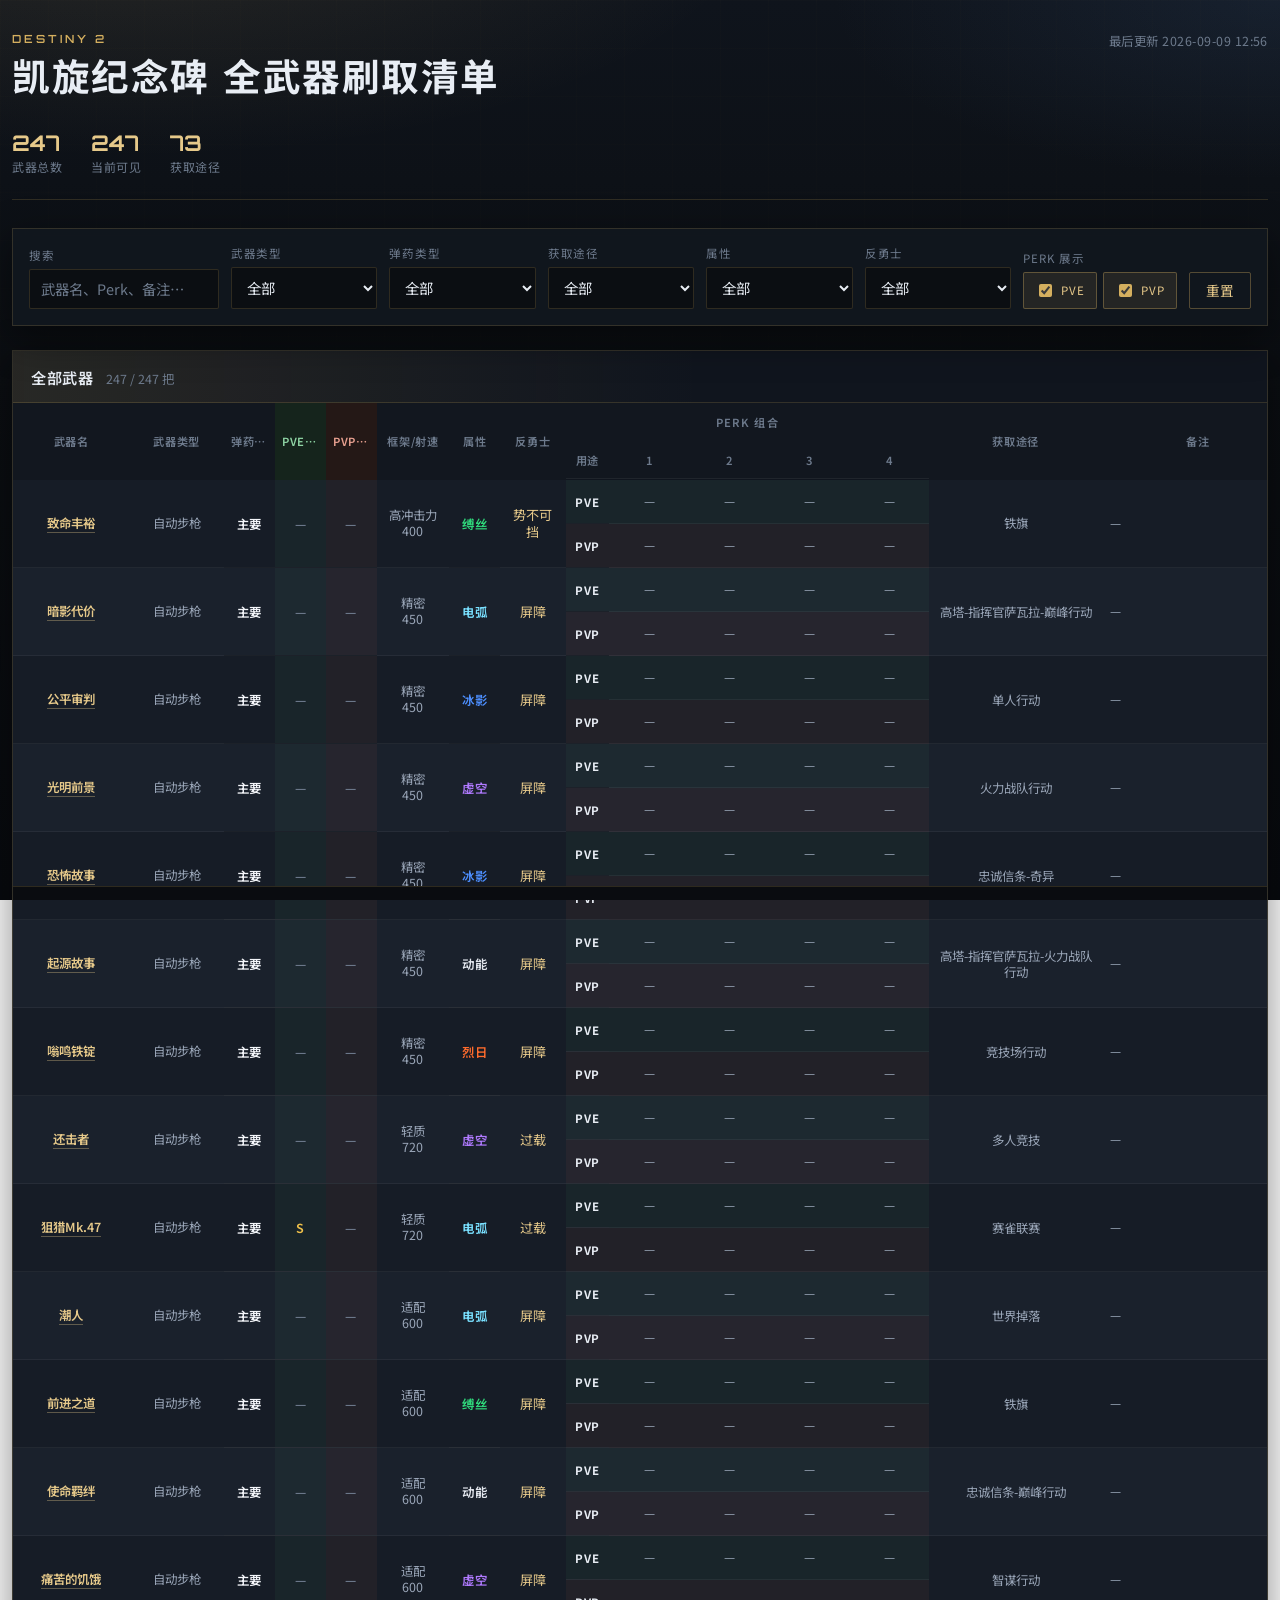
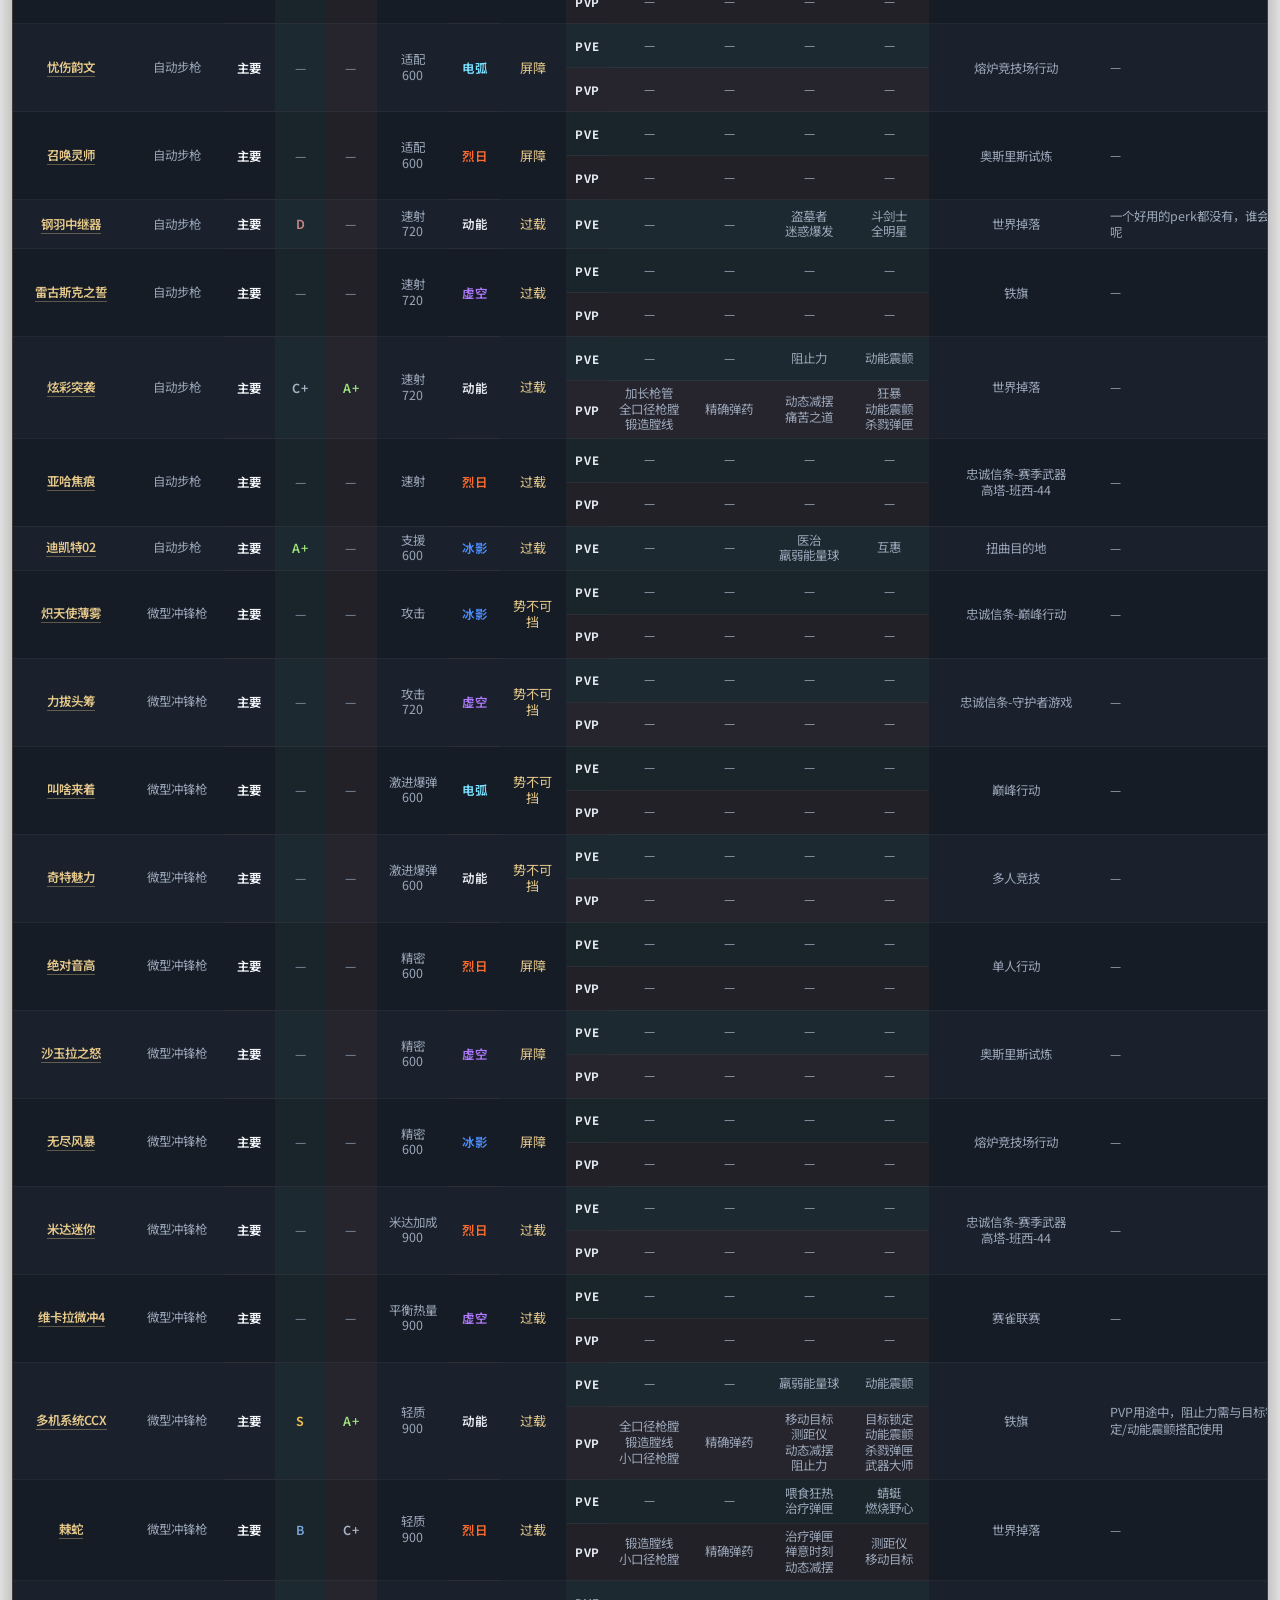
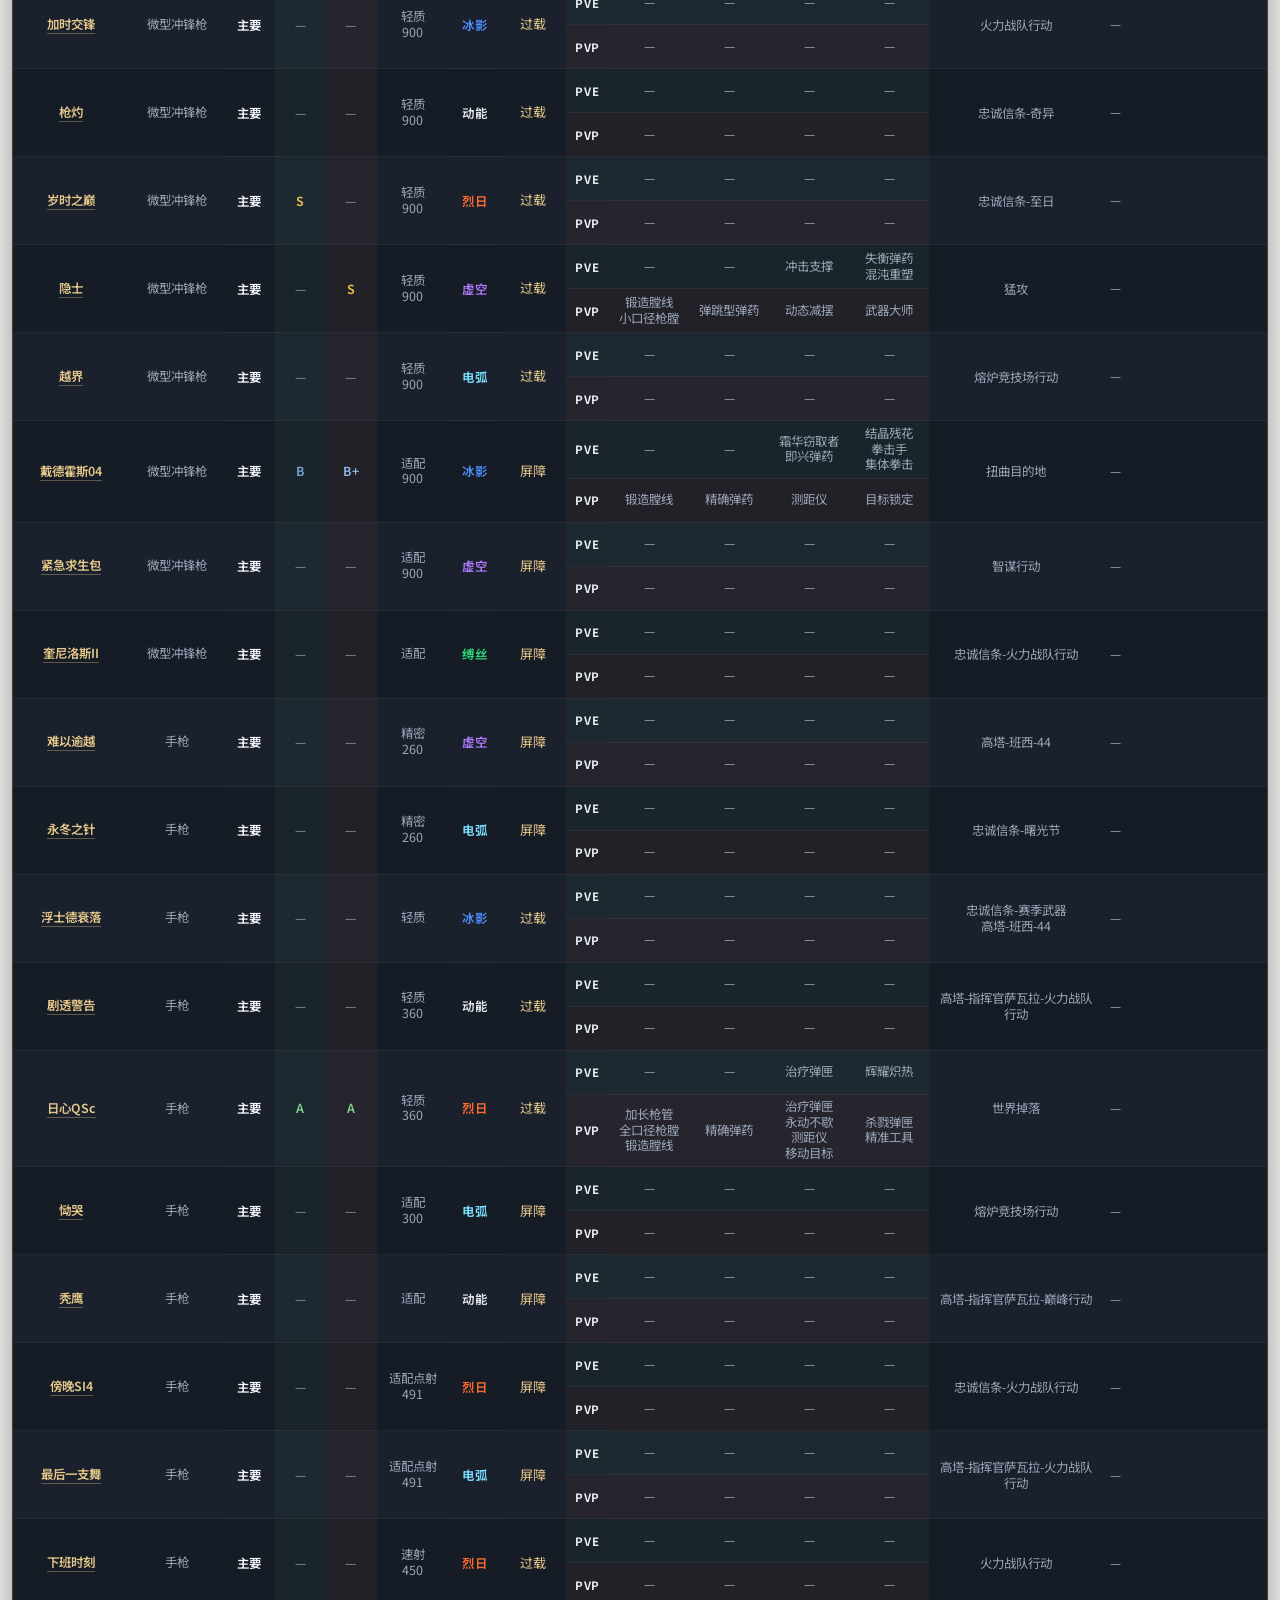
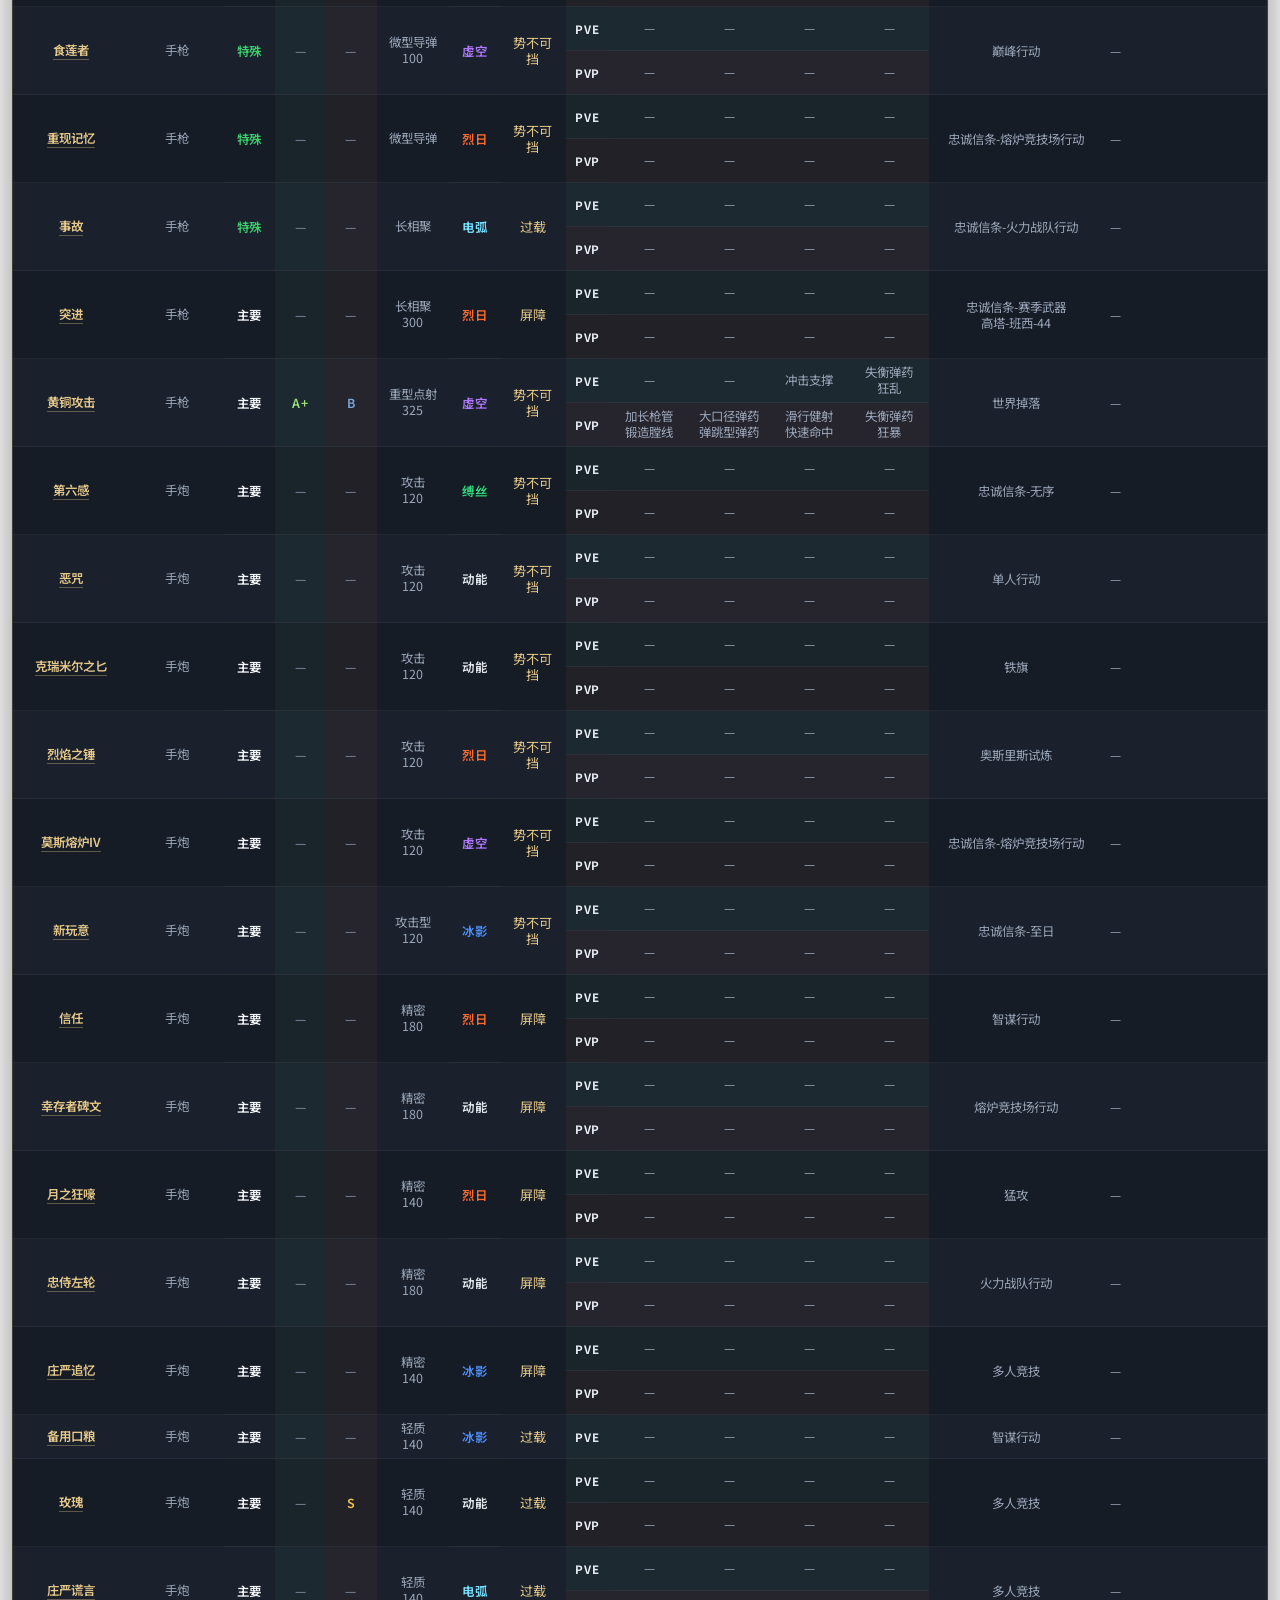
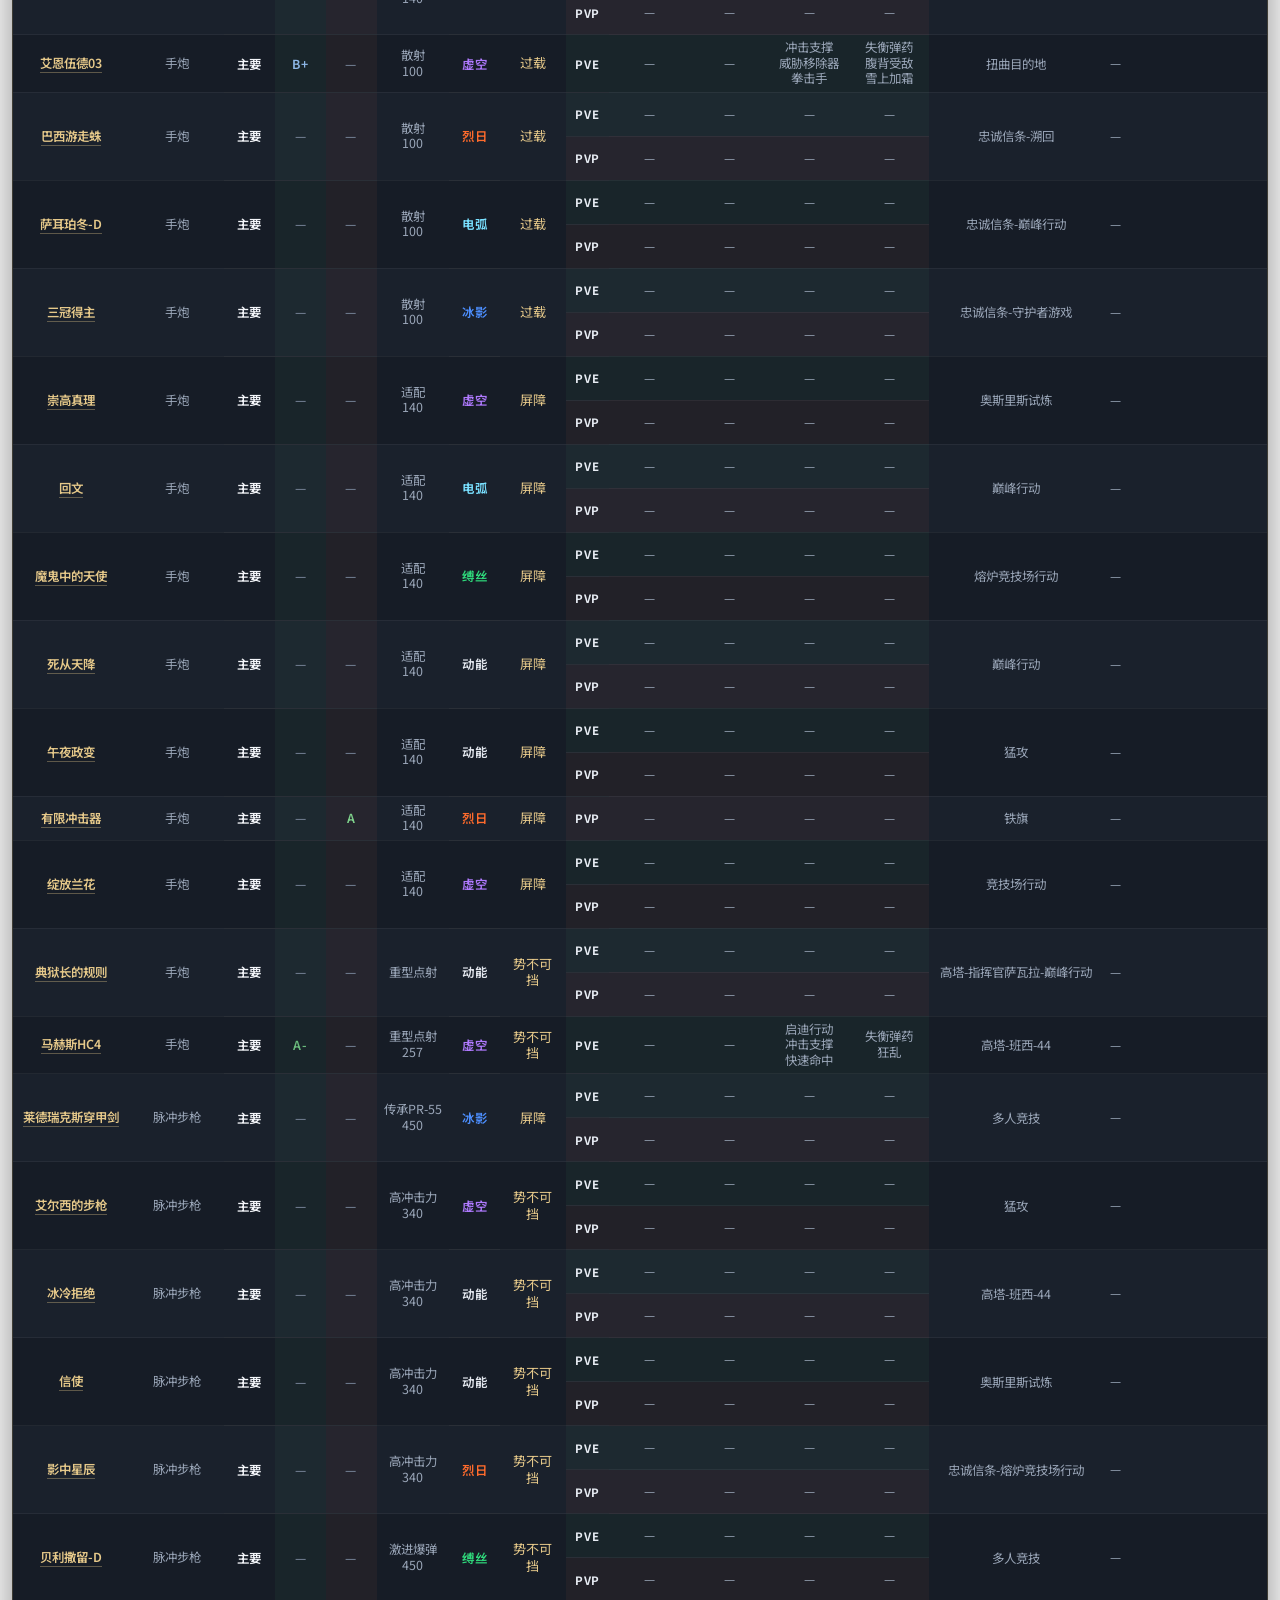
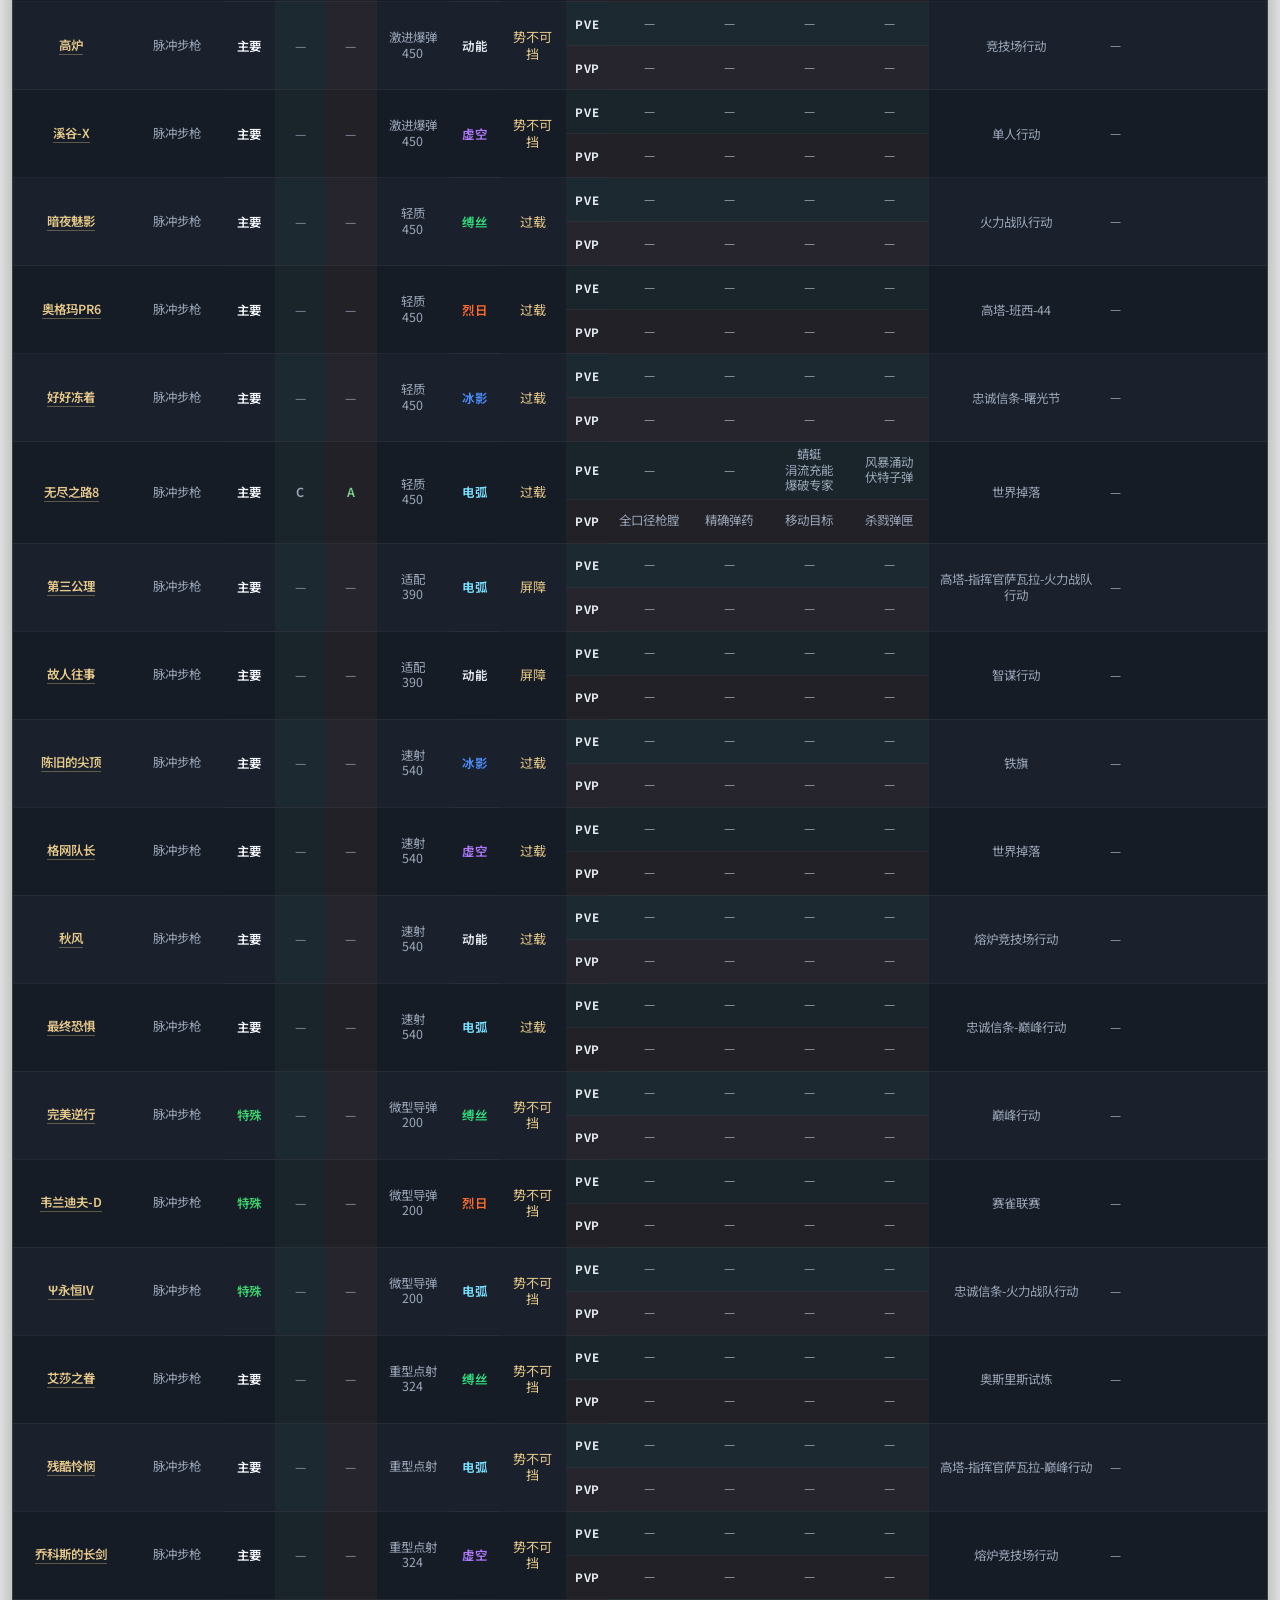
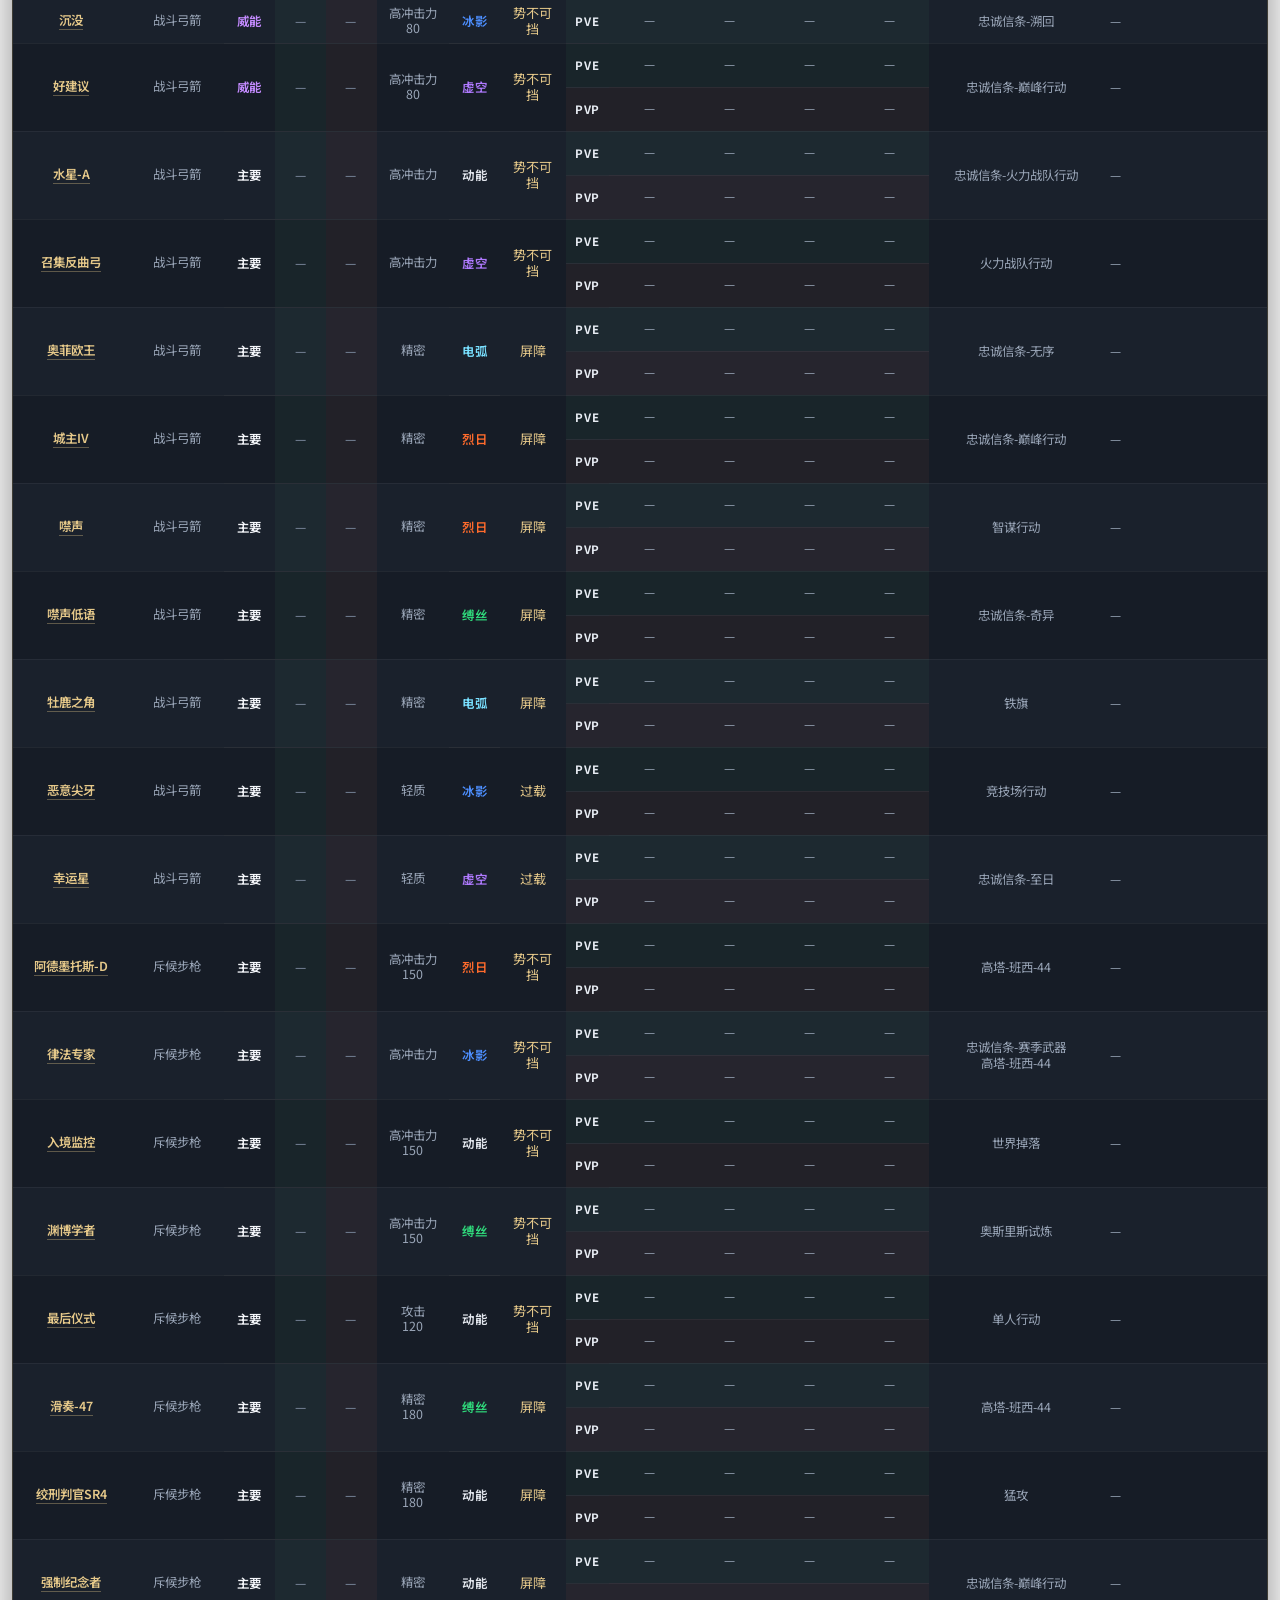
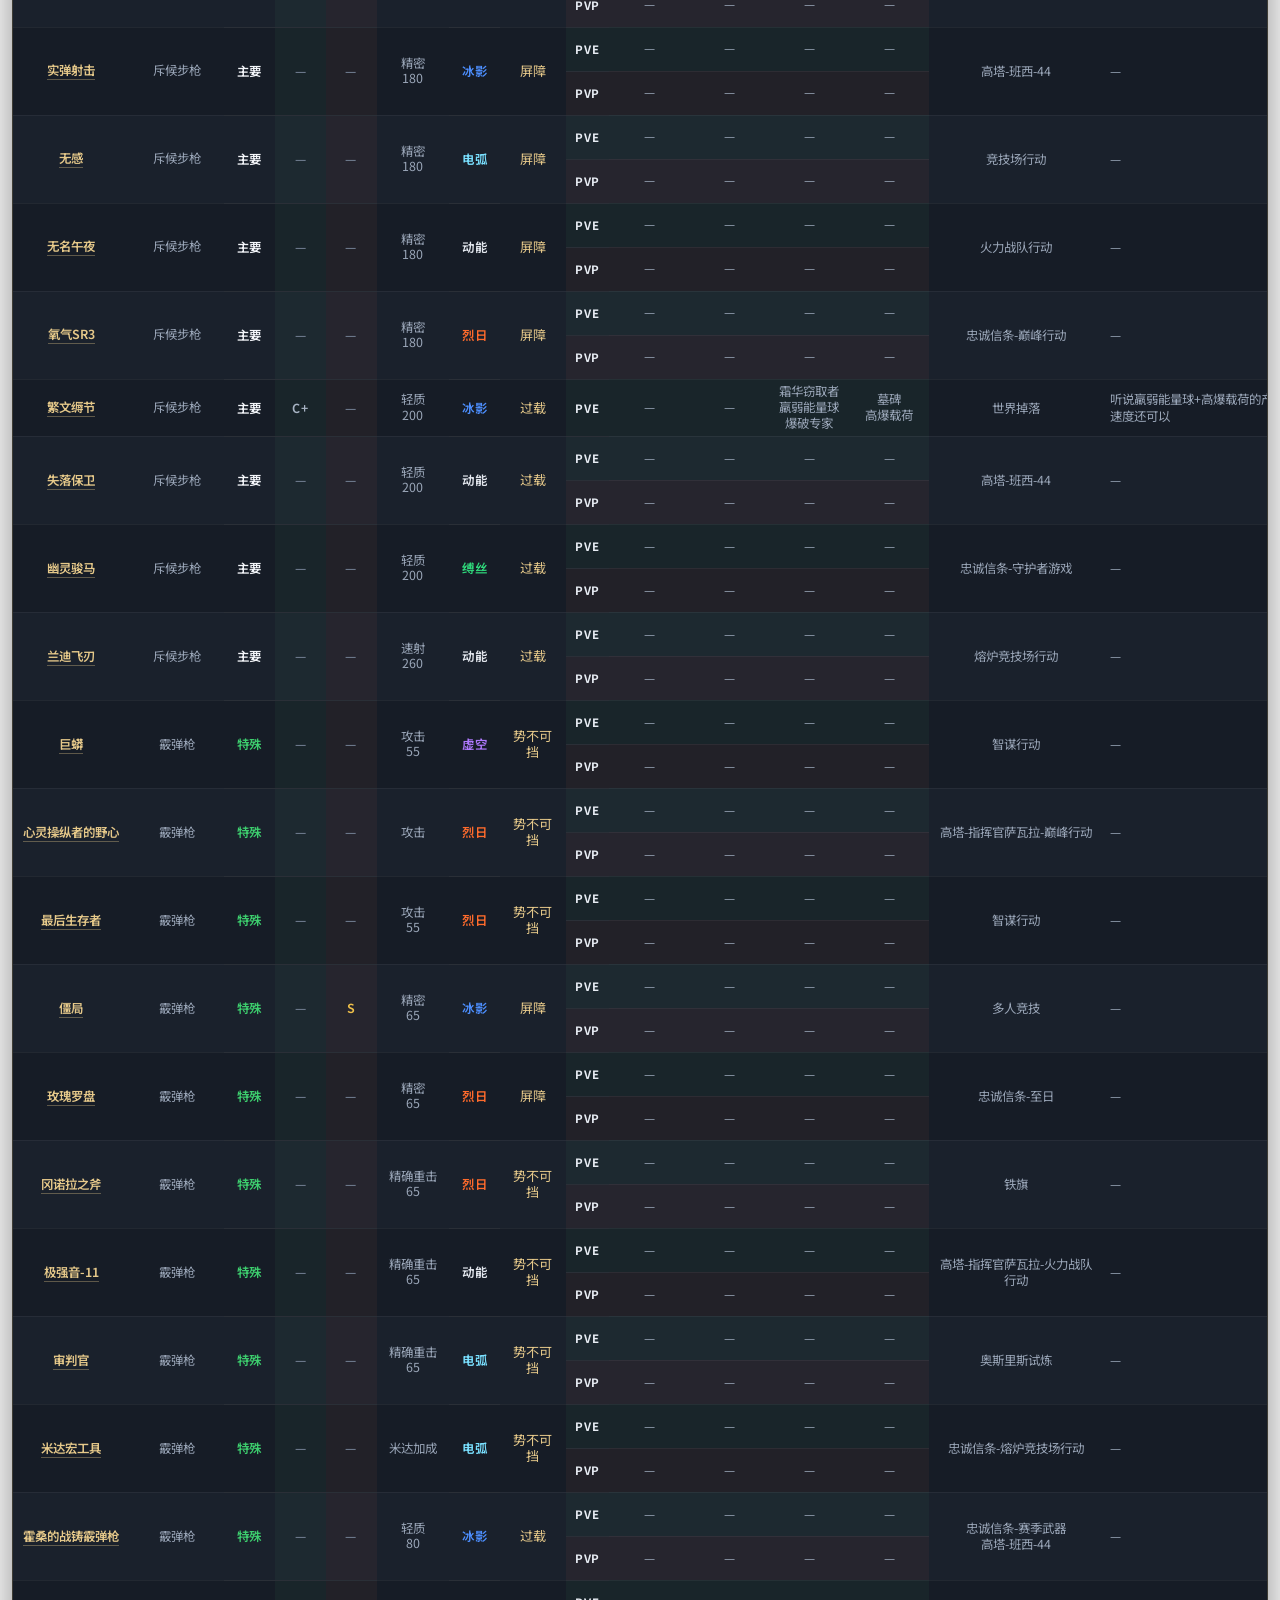
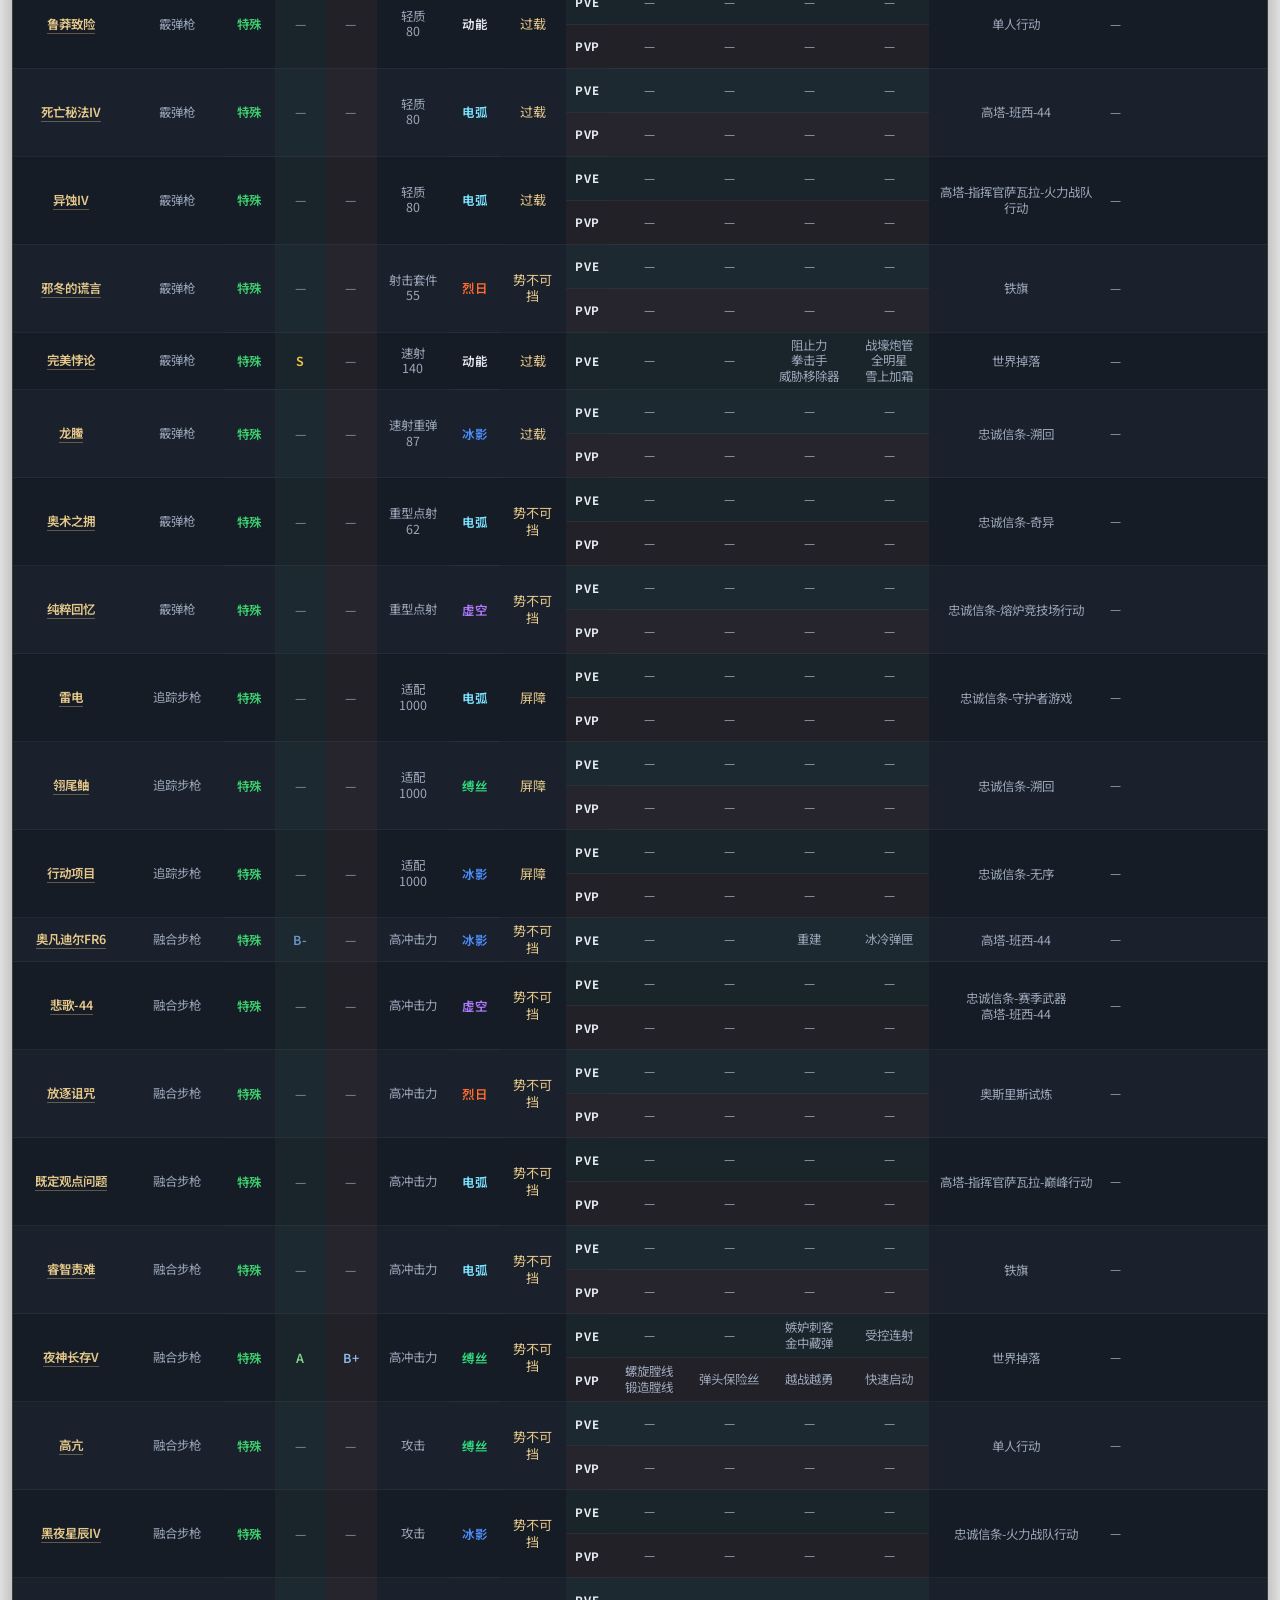
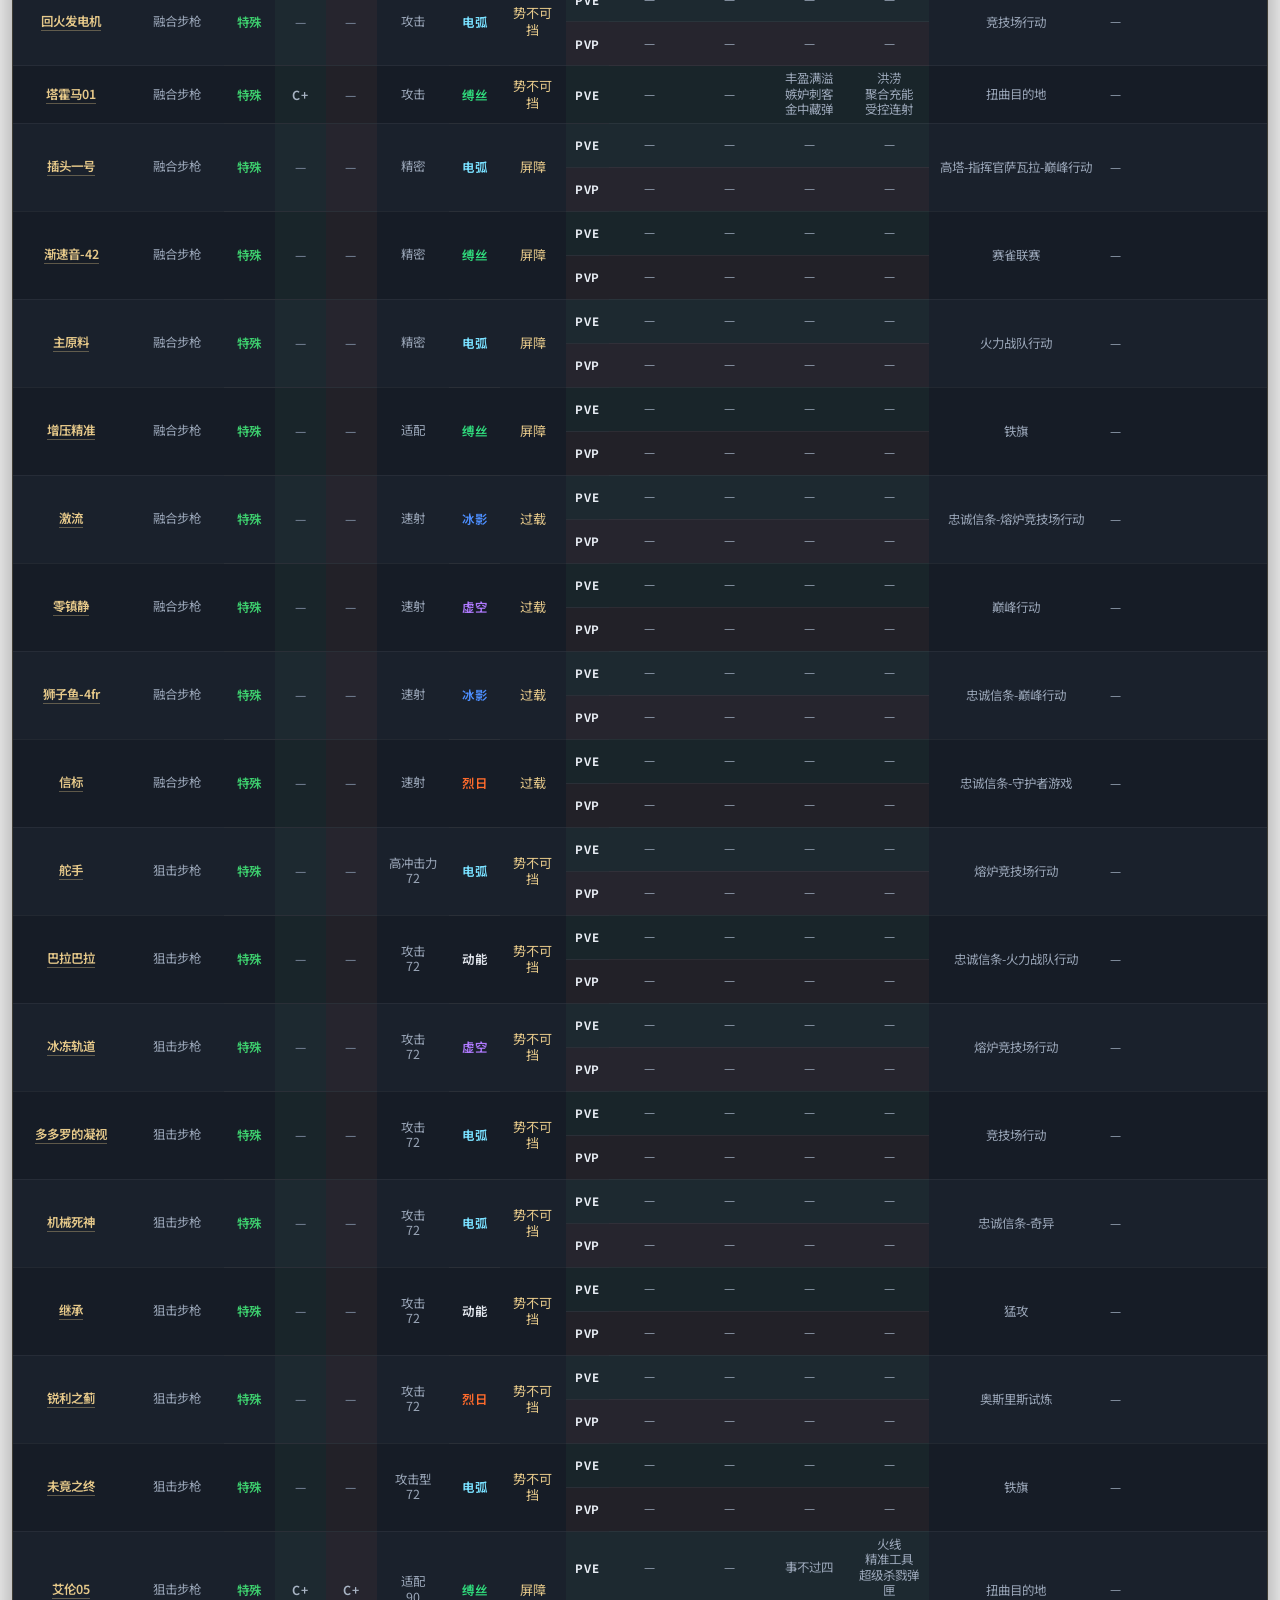
==== commit be50b889: "Update weapon list 2026-09-10 00:33" ====
--- a/docs/index.html
+++ b/docs/index.html
@@ -2467,7 +2467,7 @@
       "frame": "速射",
       "rpm": "720",
       "element": "动能",
-      "antiChamp": "",
+      "antiChamp": "过载",
       "showPvePerk": true,
       "showPvpPerk": false,
       "perk1Pve": "",
@@ -2492,7 +2492,7 @@
       "frame": "速射",
       "rpm": "140",
       "element": "动能",
-      "antiChamp": "",
+      "antiChamp": "过载",
       "showPvePerk": true,
       "showPvpPerk": false,
       "perk1Pve": "",
@@ -2517,7 +2517,7 @@
       "frame": "轻质",
       "rpm": "200",
       "element": "冰影",
-      "antiChamp": "",
+      "antiChamp": "过载",
       "showPvePerk": true,
       "showPvpPerk": false,
       "perk1Pve": "",
@@ -2542,7 +2542,7 @@
       "frame": "双重火力",
       "rpm": "120",
       "element": "冰影",
-      "antiChamp": "",
+      "antiChamp": "势不可挡",
       "showPvePerk": true,
       "showPvpPerk": false,
       "perk1Pve": "",
@@ -2567,7 +2567,7 @@
       "frame": "高冲击力",
       "rpm": "",
       "element": "缚丝",
-      "antiChamp": "",
+      "antiChamp": "势不可挡",
       "showPvePerk": true,
       "showPvpPerk": true,
       "perk1Pve": "",
@@ -2592,7 +2592,7 @@
       "frame": "速射",
       "rpm": "720",
       "element": "动能",
-      "antiChamp": "",
+      "antiChamp": "过载",
       "showPvePerk": true,
       "showPvpPerk": true,
       "perk1Pve": "",
@@ -2617,7 +2617,7 @@
       "frame": "轻质",
       "rpm": "450",
       "element": "电弧",
-      "antiChamp": "",
+      "antiChamp": "过载",
       "showPvePerk": true,
       "showPvpPerk": true,
       "perk1Pve": "",
@@ -2642,7 +2642,7 @@
       "frame": "铸造者",
       "rpm": "",
       "element": "电弧",
-      "antiChamp": "",
+      "antiChamp": "屏障",
       "showPvePerk": true,
       "showPvpPerk": false,
       "perk1Pve": "",
@@ -2667,7 +2667,7 @@
       "frame": "轻质",
       "rpm": "360",
       "element": "烈日",
-      "antiChamp": "",
+      "antiChamp": "过载",
       "showPvePerk": true,
       "showPvpPerk": true,
       "perk1Pve": "",
@@ -2692,7 +2692,7 @@
       "frame": "轻质",
       "rpm": "900",
       "element": "烈日",
-      "antiChamp": "",
+      "antiChamp": "过载",
       "showPvePerk": true,
       "showPvpPerk": true,
       "perk1Pve": "",
@@ -2717,7 +2717,7 @@
       "frame": "重型点射",
       "rpm": "325",
       "element": "虚空",
-      "antiChamp": "",
+      "antiChamp": "势不可挡",
       "showPvePerk": true,
       "showPvpPerk": true,
       "perk1Pve": "",
@@ -2742,7 +2742,7 @@
       "frame": "速射",
       "rpm": "540",
       "element": "虚空",
-      "antiChamp": "",
+      "antiChamp": "过载",
       "showPvePerk": true,
       "showPvpPerk": true,
       "perk1Pve": "",
@@ -2767,7 +2767,7 @@
       "frame": "适配",
       "rpm": "600",
       "element": "电弧",
-      "antiChamp": "",
+      "antiChamp": "屏障",
       "showPvePerk": true,
       "showPvpPerk": true,
       "perk1Pve": "",
@@ -2792,7 +2792,7 @@
       "frame": "高冲击力",
       "rpm": "150",
       "element": "动能",
-      "antiChamp": "",
+      "antiChamp": "势不可挡",
       "showPvePerk": true,
       "showPvpPerk": true,
       "perk1Pve": "",
@@ -2817,7 +2817,7 @@
       "frame": "适配",
       "rpm": "450",
       "element": "冰影",
-      "antiChamp": "",
+      "antiChamp": "屏障",
       "showPvePerk": true,
       "showPvpPerk": true,
       "perk1Pve": "",
@@ -2842,7 +2842,7 @@
       "frame": "适配",
       "rpm": "120",
       "element": "烈日",
-      "antiChamp": "",
+      "antiChamp": "屏障",
       "showPvePerk": true,
       "showPvpPerk": true,
       "perk1Pve": "",
@@ -2867,7 +2867,7 @@
       "frame": "精密",
       "rpm": "450",
       "element": "冰影",
-      "antiChamp": "",
+      "antiChamp": "屏障",
       "showPvePerk": true,
       "showPvpPerk": true,
       "perk1Pve": "",
@@ -2892,7 +2892,7 @@
       "frame": "攻击",
       "rpm": "120",
       "element": "动能",
-      "antiChamp": "",
+      "antiChamp": "势不可挡",
       "showPvePerk": true,
       "showPvpPerk": true,
       "perk1Pve": "",
@@ -2917,7 +2917,7 @@
       "frame": "激进爆弹",
       "rpm": "450",
       "element": "虚空",
-      "antiChamp": "",
+      "antiChamp": "势不可挡",
       "showPvePerk": true,
       "showPvpPerk": true,
       "perk1Pve": "",
@@ -2942,7 +2942,7 @@
       "frame": "精密",
       "rpm": "600",
       "element": "烈日",
-      "antiChamp": "",
+      "antiChamp": "屏障",
       "showPvePerk": true,
       "showPvpPerk": true,
       "perk1Pve": "",
@@ -2967,7 +2967,7 @@
       "frame": "铸造者",
       "rpm": "",
       "element": "虚空",
-      "antiChamp": "",
+      "antiChamp": "屏障",
       "showPvePerk": true,
       "showPvpPerk": true,
       "perk1Pve": "",
@@ -2992,7 +2992,7 @@
       "frame": "精密",
       "rpm": "15",
       "element": "烈日",
-      "antiChamp": "",
+      "antiChamp": "屏障",
       "showPvePerk": true,
       "showPvpPerk": true,
       "perk1Pve": "",
@@ -3017,7 +3017,7 @@
       "frame": "轻质",
       "rpm": "80",
       "element": "动能",
-      "antiChamp": "",
+      "antiChamp": "过载",
       "showPvePerk": true,
       "showPvpPerk": true,
       "perk1Pve": "",
@@ -3042,7 +3042,7 @@
       "frame": "适配",
       "rpm": "55",
       "element": "虚空",
-      "antiChamp": "",
+      "antiChamp": "屏障",
       "showPvePerk": true,
       "showPvpPerk": true,
       "perk1Pve": "",
@@ -3067,7 +3067,7 @@
       "frame": "攻击",
       "rpm": "120",
       "element": "动能",
-      "antiChamp": "",
+      "antiChamp": "势不可挡",
       "showPvePerk": true,
       "showPvpPerk": true,
       "perk1Pve": "",
@@ -3092,7 +3092,7 @@
       "frame": "攻击",
       "rpm": "",
       "element": "缚丝",
-      "antiChamp": "",
+      "antiChamp": "势不可挡",
       "showPvePerk": true,
       "showPvpPerk": true,
       "perk1Pve": "",
@@ -3117,7 +3117,7 @@
       "frame": "高冲击力",
       "rpm": "",
       "element": "虚空",
-      "antiChamp": "",
+      "antiChamp": "势不可挡",
       "showPvePerk": true,
       "showPvpPerk": true,
       "perk1Pve": "",
@@ -3142,7 +3142,7 @@
       "frame": "速射",
       "rpm": "450",
       "element": "烈日",
-      "antiChamp": "",
+      "antiChamp": "过载",
       "showPvePerk": true,
       "showPvpPerk": true,
       "perk1Pve": "",
@@ -3167,7 +3167,7 @@
       "frame": "轻质",
       "rpm": "900",
       "element": "冰影",
-      "antiChamp": "",
+      "antiChamp": "过载",
       "showPvePerk": true,
       "showPvpPerk": true,
       "perk1Pve": "",
@@ -3192,7 +3192,7 @@
       "frame": "轻质",
       "rpm": "450",
       "element": "缚丝",
-      "antiChamp": "",
+      "antiChamp": "过载",
       "showPvePerk": true,
       "showPvpPerk": true,
       "perk1Pve": "",
@@ -3217,7 +3217,7 @@
       "frame": "精密",
       "rpm": "180",
       "element": "动能",
-      "antiChamp": "",
+      "antiChamp": "屏障",
       "showPvePerk": true,
       "showPvpPerk": true,
       "perk1Pve": "",
@@ -3242,7 +3242,7 @@
       "frame": "适配",
       "rpm": "20",
       "element": "缚丝",
-      "antiChamp": "",
+      "antiChamp": "屏障",
       "showPvePerk": true,
       "showPvpPerk": true,
       "perk1Pve": "",
@@ -3267,7 +3267,7 @@
       "frame": "精密",
       "rpm": "180",
       "element": "动能",
-      "antiChamp": "",
+      "antiChamp": "屏障",
       "showPvePerk": true,
       "showPvpPerk": true,
       "perk1Pve": "",
@@ -3292,7 +3292,7 @@
       "frame": "精密",
       "rpm": "",
       "element": "电弧",
-      "antiChamp": "",
+      "antiChamp": "屏障",
       "showPvePerk": true,
       "showPvpPerk": true,
       "perk1Pve": "",
@@ -3317,7 +3317,7 @@
       "frame": "精密",
       "rpm": "450",
       "element": "虚空",
-      "antiChamp": "",
+      "antiChamp": "屏障",
       "showPvePerk": true,
       "showPvpPerk": true,
       "perk1Pve": "",
@@ -3342,7 +3342,7 @@
       "frame": "波形",
       "rpm": "",
       "element": "冰影",
-      "antiChamp": "",
+      "antiChamp": "势不可挡",
       "showPvePerk": true,
       "showPvpPerk": true,
       "perk1Pve": "",
@@ -3367,7 +3367,7 @@
       "frame": "精密",
       "rpm": "450",
       "element": "烈日",
-      "antiChamp": "",
+      "antiChamp": "屏障",
       "showPvePerk": true,
       "showPvpPerk": true,
       "perk1Pve": "",
@@ -3392,7 +3392,7 @@
       "frame": "轻质",
       "rpm": "",
       "element": "冰影",
-      "antiChamp": "",
+      "antiChamp": "过载",
       "showPvePerk": true,
       "showPvpPerk": true,
       "perk1Pve": "",
@@ -3417,7 +3417,7 @@
       "frame": "攻击",
       "rpm": "72",
       "element": "电弧",
-      "antiChamp": "",
+      "antiChamp": "势不可挡",
       "showPvePerk": true,
       "showPvpPerk": true,
       "perk1Pve": "",
@@ -3442,7 +3442,7 @@
       "frame": "适配",
       "rpm": "140",
       "element": "虚空",
-      "antiChamp": "",
+      "antiChamp": "屏障",
       "showPvePerk": true,
       "showPvpPerk": true,
       "perk1Pve": "",
@@ -3467,7 +3467,7 @@
       "frame": "攻击",
       "rpm": "",
       "element": "虚空",
-      "antiChamp": "",
+      "antiChamp": "势不可挡",
       "showPvePerk": true,
       "showPvpPerk": true,
       "perk1Pve": "",
@@ -3492,7 +3492,7 @@
       "frame": "适配",
       "rpm": "450",
       "element": "虚空",
-      "antiChamp": "",
+      "antiChamp": "屏障",
       "showPvePerk": true,
       "showPvpPerk": true,
       "perk1Pve": "",
@@ -3517,7 +3517,7 @@
       "frame": "激进爆弹",
       "rpm": "450",
       "element": "动能",
-      "antiChamp": "",
+      "antiChamp": "势不可挡",
       "showPvePerk": true,
       "showPvpPerk": true,
       "perk1Pve": "",
@@ -3542,7 +3542,7 @@
       "frame": "精密",
       "rpm": "180",
       "element": "电弧",
-      "antiChamp": "",
+      "antiChamp": "屏障",
       "showPvePerk": true,
       "showPvpPerk": true,
       "perk1Pve": "",
@@ -3567,7 +3567,7 @@
       "frame": "适配",
       "rpm": "20",
       "element": "虚空",
-      "antiChamp": "",
+      "antiChamp": "屏障",
       "showPvePerk": true,
       "showPvpPerk": true,
       "perk1Pve": "",
@@ -3592,7 +3592,7 @@
       "frame": "攻击",
       "rpm": "",
       "element": "电弧",
-      "antiChamp": "",
+      "antiChamp": "势不可挡",
       "showPvePerk": true,
       "showPvpPerk": true,
       "perk1Pve": "",
@@ -3617,7 +3617,7 @@
       "frame": "区域拒止",
       "rpm": "72",
       "element": "冰影",
-      "antiChamp": "",
+      "antiChamp": "过载",
       "showPvePerk": true,
       "showPvpPerk": true,
       "perk1Pve": "",
@@ -3642,7 +3642,7 @@
       "frame": "激进爆弹",
       "rpm": "600",
       "element": "电弧",
-      "antiChamp": "",
+      "antiChamp": "势不可挡",
       "showPvePerk": true,
       "showPvpPerk": true,
       "perk1Pve": "",
@@ -3667,7 +3667,7 @@
       "frame": "轻质",
       "rpm": "90",
       "element": "电弧",
-      "antiChamp": "",
+      "antiChamp": "过载",
       "showPvePerk": true,
       "showPvpPerk": true,
       "perk1Pve": "",
@@ -3692,7 +3692,7 @@
       "frame": "速射",
       "rpm": "",
       "element": "虚空",
-      "antiChamp": "",
+      "antiChamp": "过载",
       "showPvePerk": true,
       "showPvpPerk": true,
       "perk1Pve": "",
@@ -3717,7 +3717,7 @@
       "frame": "适配",
       "rpm": "90",
       "element": "电弧",
-      "antiChamp": "",
+      "antiChamp": "屏障",
       "showPvePerk": true,
       "showPvpPerk": true,
       "perk1Pve": "",
@@ -3742,7 +3742,7 @@
       "frame": "微型导弹",
       "rpm": "200",
       "element": "缚丝",
-      "antiChamp": "",
+      "antiChamp": "势不可挡",
       "showPvePerk": true,
       "showPvpPerk": true,
       "perk1Pve": "",
@@ -3767,7 +3767,7 @@
       "frame": "适配",
       "rpm": "140",
       "element": "电弧",
-      "antiChamp": "",
+      "antiChamp": "屏障",
       "showPvePerk": true,
       "showPvpPerk": true,
       "perk1Pve": "",
@@ -3792,7 +3792,7 @@
       "frame": "微型导弹",
       "rpm": "100",
       "element": "虚空",
-      "antiChamp": "",
+      "antiChamp": "势不可挡",
       "showPvePerk": true,
       "showPvpPerk": true,
       "perk1Pve": "",
@@ -3817,7 +3817,7 @@
       "frame": "涡流",
       "rpm": "",
       "element": "冰影",
-      "antiChamp": "",
+      "antiChamp": "过载",
       "showPvePerk": true,
       "showPvpPerk": true,
       "perk1Pve": "",
@@ -3842,7 +3842,7 @@
       "frame": "适配",
       "rpm": "140",
       "element": "动能",
-      "antiChamp": "",
+      "antiChamp": "屏障",
       "showPvePerk": true,
       "showPvpPerk": true,
       "perk1Pve": "",
@@ -3867,7 +3867,7 @@
       "frame": "适配",
       "rpm": "20",
       "element": "电弧",
-      "antiChamp": "",
+      "antiChamp": "屏障",
       "showPvePerk": true,
       "showPvpPerk": true,
       "perk1Pve": "",
@@ -3892,7 +3892,7 @@
       "frame": "高冲击力",
       "rpm": "72",
       "element": "电弧",
-      "antiChamp": "",
+      "antiChamp": "势不可挡",
       "showPvePerk": true,
       "showPvpPerk": true,
       "perk1Pve": "",
@@ -3917,7 +3917,7 @@
       "frame": "重型点射",
       "rpm": "324",
       "element": "虚空",
-      "antiChamp": "",
+      "antiChamp": "势不可挡",
       "showPvePerk": true,
       "showPvpPerk": true,
       "perk1Pve": "",
@@ -3942,7 +3942,7 @@
       "frame": "适配",
       "rpm": "140",
       "element": "缚丝",
-      "antiChamp": "",
+      "antiChamp": "屏障",
       "showPvePerk": true,
       "showPvpPerk": true,
       "perk1Pve": "",
@@ -3967,7 +3967,7 @@
       "frame": "精密",
       "rpm": "600",
       "element": "冰影",
-      "antiChamp": "",
+      "antiChamp": "屏障",
       "showPvePerk": true,
       "showPvpPerk": true,
       "perk1Pve": "",
@@ -3992,7 +3992,7 @@
       "frame": "速射",
       "rpm": "260",
       "element": "动能",
-      "antiChamp": "",
+      "antiChamp": "过载",
       "showPvePerk": true,
       "showPvpPerk": true,
       "perk1Pve": "",
@@ -4017,7 +4017,7 @@
       "frame": "速射",
       "rpm": "540",
       "element": "动能",
-      "antiChamp": "",
+      "antiChamp": "过载",
       "showPvePerk": true,
       "showPvpPerk": true,
       "perk1Pve": "",
@@ -4042,7 +4042,7 @@
       "frame": "轻质",
       "rpm": "900",
       "element": "电弧",
-      "antiChamp": "",
+      "antiChamp": "过载",
       "showPvePerk": true,
       "showPvpPerk": true,
       "perk1Pve": "",
@@ -4067,7 +4067,7 @@
       "frame": "适配",
       "rpm": "600",
       "element": "电弧",
-      "antiChamp": "",
+      "antiChamp": "屏障",
       "showPvePerk": true,
       "showPvpPerk": true,
       "perk1Pve": "",
@@ -4092,7 +4092,7 @@
       "frame": "精密",
       "rpm": "180",
       "element": "动能",
-      "antiChamp": "",
+      "antiChamp": "屏障",
       "showPvePerk": true,
       "showPvpPerk": true,
       "perk1Pve": "",
@@ -4117,7 +4117,7 @@
       "frame": "适配",
       "rpm": "300",
       "element": "电弧",
-      "antiChamp": "",
+      "antiChamp": "屏障",
       "showPvePerk": true,
       "showPvpPerk": true,
       "perk1Pve": "",
@@ -4142,7 +4142,7 @@
       "frame": "攻击",
       "rpm": "72",
       "element": "虚空",
-      "antiChamp": "",
+      "antiChamp": "势不可挡",
       "showPvePerk": true,
       "showPvpPerk": true,
       "perk1Pve": "",
@@ -4167,7 +4167,7 @@
       "frame": "高冲击力",
       "rpm": "360",
       "element": "缚丝",
-      "antiChamp": "",
+      "antiChamp": "势不可挡",
       "showPvePerk": true,
       "showPvpPerk": true,
       "perk1Pve": "",
@@ -4192,7 +4192,7 @@
       "frame": "高冲击力",
       "rpm": "340",
       "element": "动能",
-      "antiChamp": "",
+      "antiChamp": "势不可挡",
       "showPvePerk": true,
       "showPvpPerk": true,
       "perk1Pve": "",
@@ -4217,7 +4217,7 @@
       "frame": "适配点射",
       "rpm": "",
       "element": "电弧",
-      "antiChamp": "",
+      "antiChamp": "屏障",
       "showPvePerk": true,
       "showPvpPerk": true,
       "perk1Pve": "",
@@ -4242,7 +4242,7 @@
       "frame": "适配",
       "rpm": "600",
       "element": "烈日",
-      "antiChamp": "",
+      "antiChamp": "屏障",
       "showPvePerk": true,
       "showPvpPerk": true,
       "perk1Pve": "",
@@ -4267,7 +4267,7 @@
       "frame": "高冲击力",
       "rpm": "150",
       "element": "缚丝",
-      "antiChamp": "",
+      "antiChamp": "势不可挡",
       "showPvePerk": true,
       "showPvpPerk": true,
       "perk1Pve": "",
@@ -4292,7 +4292,7 @@
       "frame": "铸造者",
       "rpm": "",
       "element": "烈日",
-      "antiChamp": "",
+      "antiChamp": "屏障",
       "showPvePerk": true,
       "showPvpPerk": true,
       "perk1Pve": "",
@@ -4317,7 +4317,7 @@
       "frame": "重型点射",
       "rpm": "324",
       "element": "缚丝",
-      "antiChamp": "",
+      "antiChamp": "势不可挡",
       "showPvePerk": true,
       "showPvpPerk": true,
       "perk1Pve": "",
@@ -4342,7 +4342,7 @@
       "frame": "适配",
       "rpm": "140",
       "element": "虚空",
-      "antiChamp": "",
+      "antiChamp": "屏障",
       "showPvePerk": true,
       "showPvpPerk": true,
       "perk1Pve": "",
@@ -4367,7 +4367,7 @@
       "frame": "攻击",
       "rpm": "72",
       "element": "烈日",
-      "antiChamp": "",
+      "antiChamp": "势不可挡",
       "showPvePerk": true,
       "showPvpPerk": true,
       "perk1Pve": "",
@@ -4392,7 +4392,7 @@
       "frame": "精确重击",
       "rpm": "65",
       "element": "电弧",
-      "antiChamp": "",
+      "antiChamp": "势不可挡",
       "showPvePerk": true,
       "showPvpPerk": true,
       "perk1Pve": "",
@@ -4417,7 +4417,7 @@
       "frame": "攻击",
       "rpm": "120",
       "element": "烈日",
-      "antiChamp": "",
+      "antiChamp": "势不可挡",
       "showPvePerk": true,
       "showPvpPerk": true,
       "perk1Pve": "",
@@ -4442,7 +4442,7 @@
       "frame": "精密",
       "rpm": "600",
       "element": "虚空",
-      "antiChamp": "",
+      "antiChamp": "屏障",
       "showPvePerk": true,
       "showPvpPerk": true,
       "perk1Pve": "",
@@ -4467,7 +4467,7 @@
       "frame": "适配",
       "rpm": "90",
       "element": "动能",
-      "antiChamp": "",
+      "antiChamp": "屏障",
       "showPvePerk": true,
       "showPvpPerk": true,
       "perk1Pve": "",
@@ -4492,7 +4492,7 @@
       "frame": "高冲击力",
       "rpm": "",
       "element": "烈日",
-      "antiChamp": "",
+      "antiChamp": "势不可挡",
       "showPvePerk": true,
       "showPvpPerk": true,
       "perk1Pve": "",
@@ -4517,7 +4517,7 @@
       "frame": "高冲击力",
       "rpm": "15",
       "element": "虚空",
-      "antiChamp": "",
+      "antiChamp": "势不可挡",
       "showPvePerk": true,
       "showPvpPerk": true,
       "perk1Pve": "",
@@ -4567,7 +4567,7 @@
       "frame": "适配",
       "rpm": "600",
       "element": "缚丝",
-      "antiChamp": "",
+      "antiChamp": "屏障",
       "showPvePerk": true,
       "showPvpPerk": true,
       "perk1Pve": "",
@@ -4592,7 +4592,7 @@
       "frame": "速射",
       "rpm": "540",
       "element": "冰影",
-      "antiChamp": "",
+      "antiChamp": "过载",
       "showPvePerk": true,
       "showPvpPerk": true,
       "perk1Pve": "",
@@ -4617,7 +4617,7 @@
       "frame": "高冲击力",
       "rpm": "",
       "element": "电弧",
-      "antiChamp": "",
+      "antiChamp": "势不可挡",
       "showPvePerk": true,
       "showPvpPerk": true,
       "perk1Pve": "",
@@ -4642,7 +4642,7 @@
       "frame": "攻击",
       "rpm": "120",
       "element": "动能",
-      "antiChamp": "",
+      "antiChamp": "势不可挡",
       "showPvePerk": true,
       "showPvpPerk": true,
       "perk1Pve": "",
@@ -4667,7 +4667,7 @@
       "frame": "精确重击",
       "rpm": "65",
       "element": "烈日",
-      "antiChamp": "",
+      "antiChamp": "势不可挡",
       "showPvePerk": true,
       "showPvpPerk": true,
       "perk1Pve": "",
@@ -4692,7 +4692,7 @@
       "frame": "速射",
       "rpm": "720",
       "element": "虚空",
-      "antiChamp": "",
+      "antiChamp": "过载",
       "showPvePerk": true,
       "showPvpPerk": true,
       "perk1Pve": "",
@@ -4717,7 +4717,7 @@
       "frame": "轻质",
       "rpm": "900",
       "element": "动能",
-      "antiChamp": "",
+      "antiChamp": "过载",
       "showPvePerk": true,
       "showPvpPerk": true,
       "perk1Pve": "",
@@ -4742,7 +4742,7 @@
       "frame": "适配",
       "rpm": "140",
       "element": "烈日",
-      "antiChamp": "",
+      "antiChamp": "屏障",
       "showPvePerk": false,
       "showPvpPerk": true,
       "perk1Pve": "",
@@ -4767,7 +4767,7 @@
       "frame": "攻击型",
       "rpm": "72",
       "element": "电弧",
-      "antiChamp": "",
+      "antiChamp": "势不可挡",
       "showPvePerk": true,
       "showPvpPerk": true,
       "perk1Pve": "",
@@ -4792,7 +4792,7 @@
       "frame": "精密",
       "rpm": "",
       "element": "电弧",
-      "antiChamp": "",
+      "antiChamp": "屏障",
       "showPvePerk": true,
       "showPvpPerk": true,
       "perk1Pve": "",
@@ -4817,7 +4817,7 @@
       "frame": "高冲击力",
       "rpm": "15",
       "element": "烈日",
-      "antiChamp": "",
+      "antiChamp": "势不可挡",
       "showPvePerk": true,
       "showPvpPerk": false,
       "perk1Pve": "",
@@ -4842,7 +4842,7 @@
       "frame": "适配",
       "rpm": "",
       "element": "缚丝",
-      "antiChamp": "",
+      "antiChamp": "屏障",
       "showPvePerk": true,
       "showPvpPerk": true,
       "perk1Pve": "",
@@ -4867,7 +4867,7 @@
       "frame": "高冲击力",
       "rpm": "400",
       "element": "缚丝",
-      "antiChamp": "",
+      "antiChamp": "势不可挡",
       "showPvePerk": true,
       "showPvpPerk": true,
       "perk1Pve": "",
@@ -4892,7 +4892,7 @@
       "frame": "适配",
       "rpm": "600",
       "element": "虚空",
-      "antiChamp": "",
+      "antiChamp": "屏障",
       "showPvePerk": true,
       "showPvpPerk": true,
       "perk1Pve": "",
@@ -4917,7 +4917,7 @@
       "frame": "精密",
       "rpm": "",
       "element": "烈日",
-      "antiChamp": "",
+      "antiChamp": "屏障",
       "showPvePerk": true,
       "showPvpPerk": true,
       "perk1Pve": "",
@@ -4942,7 +4942,7 @@
       "frame": "速射",
       "rpm": "900",
       "element": "电弧",
-      "antiChamp": "",
+      "antiChamp": "过载",
       "showPvePerk": true,
       "showPvpPerk": true,
       "perk1Pve": "",
@@ -4967,7 +4967,7 @@
       "frame": "攻击",
       "rpm": "25",
       "element": "虚空",
-      "antiChamp": "",
+      "antiChamp": "势不可挡",
       "showPvePerk": true,
       "showPvpPerk": true,
       "perk1Pve": "",
@@ -4992,7 +4992,7 @@
       "frame": "精密",
       "rpm": "180",
       "element": "烈日",
-      "antiChamp": "",
+      "antiChamp": "屏障",
       "showPvePerk": true,
       "showPvpPerk": true,
       "perk1Pve": "",
@@ -5017,7 +5017,7 @@
       "frame": "适配",
       "rpm": "90",
       "element": "电弧",
-      "antiChamp": "",
+      "antiChamp": "屏障",
       "showPvePerk": true,
       "showPvpPerk": true,
       "perk1Pve": "",
@@ -5042,7 +5042,7 @@
       "frame": "轻质",
       "rpm": "140",
       "element": "冰影",
-      "antiChamp": "",
+      "antiChamp": "过载",
       "showPvePerk": true,
       "showPvpPerk": false,
       "perk1Pve": "",
@@ -5067,7 +5067,7 @@
       "frame": "适配",
       "rpm": "120",
       "element": "电弧",
-      "antiChamp": "",
+      "antiChamp": "屏障",
       "showPvePerk": true,
       "showPvpPerk": true,
       "perk1Pve": "",
@@ -5092,7 +5092,7 @@
       "frame": "攻击",
       "rpm": "55",
       "element": "烈日",
-      "antiChamp": "",
+      "antiChamp": "势不可挡",
       "showPvePerk": true,
       "showPvpPerk": true,
       "perk1Pve": "",
@@ -5117,7 +5117,7 @@
       "frame": "适配",
       "rpm": "900",
       "element": "虚空",
-      "antiChamp": "",
+      "antiChamp": "屏障",
       "showPvePerk": true,
       "showPvpPerk": true,
       "perk1Pve": "",
@@ -5142,7 +5142,7 @@
       "frame": "适配",
       "rpm": "390",
       "element": "动能",
-      "antiChamp": "",
+      "antiChamp": "屏障",
       "showPvePerk": true,
       "showPvpPerk": true,
       "perk1Pve": "",
@@ -5167,7 +5167,7 @@
       "frame": "攻击",
       "rpm": "55",
       "element": "虚空",
-      "antiChamp": "",
+      "antiChamp": "势不可挡",
       "showPvePerk": true,
       "showPvpPerk": true,
       "perk1Pve": "",
@@ -5192,7 +5192,7 @@
       "frame": "轻质",
       "rpm": "900",
       "element": "虚空",
-      "antiChamp": "",
+      "antiChamp": "过载",
       "showPvePerk": true,
       "showPvpPerk": true,
       "perk1Pve": "",
@@ -5217,7 +5217,7 @@
       "frame": "精密",
       "rpm": "180",
       "element": "动能",
-      "antiChamp": "",
+      "antiChamp": "屏障",
       "showPvePerk": true,
       "showPvpPerk": true,
       "perk1Pve": "",
@@ -5242,7 +5242,7 @@
       "frame": "攻击",
       "rpm": "72",
       "element": "动能",
-      "antiChamp": "",
+      "antiChamp": "势不可挡",
       "showPvePerk": true,
       "showPvpPerk": true,
       "perk1Pve": "",
@@ -5267,7 +5267,7 @@
       "frame": "微型导弹",
       "rpm": "90",
       "element": "动能",
-      "antiChamp": "",
+      "antiChamp": "势不可挡",
       "showPvePerk": true,
       "showPvpPerk": true,
       "perk1Pve": "",
@@ -5292,7 +5292,7 @@
       "frame": "涡流",
       "rpm": "",
       "element": "虚空",
-      "antiChamp": "",
+      "antiChamp": "过载",
       "showPvePerk": true,
       "showPvpPerk": true,
       "perk1Pve": "",
@@ -5317,7 +5317,7 @@
       "frame": "波形",
       "rpm": "72",
       "element": "电弧",
-      "antiChamp": "",
+      "antiChamp": "势不可挡",
       "showPvePerk": true,
       "showPvpPerk": true,
       "perk1Pve": "",
@@ -5342,7 +5342,7 @@
       "frame": "精密",
       "rpm": "140",
       "element": "烈日",
-      "antiChamp": "",
+      "antiChamp": "屏障",
       "showPvePerk": true,
       "showPvpPerk": true,
       "perk1Pve": "",
@@ -5367,7 +5367,7 @@
       "frame": "适配",
       "rpm": "120",
       "element": "虚空",
-      "antiChamp": "",
+      "antiChamp": "屏障",
       "showPvePerk": true,
       "showPvpPerk": true,
       "perk1Pve": "",
@@ -5392,7 +5392,7 @@
       "frame": "高冲击力",
       "rpm": "340",
       "element": "虚空",
-      "antiChamp": "",
+      "antiChamp": "势不可挡",
       "showPvePerk": true,
       "showPvpPerk": true,
       "perk1Pve": "",
@@ -5417,7 +5417,7 @@
       "frame": "适配",
       "rpm": "140",
       "element": "动能",
-      "antiChamp": "",
+      "antiChamp": "屏障",
       "showPvePerk": true,
       "showPvpPerk": true,
       "perk1Pve": "",
@@ -5442,7 +5442,7 @@
       "frame": "平衡热量",
       "rpm": "900",
       "element": "虚空",
-      "antiChamp": "",
+      "antiChamp": "过载",
       "showPvePerk": true,
       "showPvpPerk": true,
       "perk1Pve": "",
@@ -5467,7 +5467,7 @@
       "frame": "微型导弹",
       "rpm": "200",
       "element": "烈日",
-      "antiChamp": "",
+      "antiChamp": "势不可挡",
       "showPvePerk": true,
       "showPvpPerk": true,
       "perk1Pve": "",
@@ -5492,7 +5492,7 @@
       "frame": "攻击",
       "rpm": "25",
       "element": "缚丝",
-      "antiChamp": "",
+      "antiChamp": "势不可挡",
       "showPvePerk": true,
       "showPvpPerk": true,
       "perk1Pve": "",
@@ -5517,7 +5517,7 @@
       "frame": "轻质",
       "rpm": "720",
       "element": "电弧",
-      "antiChamp": "",
+      "antiChamp": "过载",
       "showPvePerk": true,
       "showPvpPerk": true,
       "perk1Pve": "",
@@ -5542,7 +5542,7 @@
       "frame": "精密",
       "rpm": "",
       "element": "缚丝",
-      "antiChamp": "",
+      "antiChamp": "屏障",
       "showPvePerk": true,
       "showPvpPerk": true,
       "perk1Pve": "",
@@ -5567,7 +5567,7 @@
       "frame": "轻质",
       "rpm": "",
       "element": "烈日",
-      "antiChamp": "",
+      "antiChamp": "过载",
       "showPvePerk": true,
       "showPvpPerk": true,
       "perk1Pve": "",
@@ -5617,7 +5617,7 @@
       "frame": "传承PR-55",
       "rpm": "450",
       "element": "冰影",
-      "antiChamp": "",
+      "antiChamp": "屏障",
       "showPvePerk": true,
       "showPvpPerk": true,
       "perk1Pve": "",
@@ -5642,7 +5642,7 @@
       "frame": "精密",
       "rpm": "65",
       "element": "冰影",
-      "antiChamp": "",
+      "antiChamp": "屏障",
       "showPvePerk": true,
       "showPvpPerk": true,
       "perk1Pve": "",
@@ -5667,7 +5667,7 @@
       "frame": "轻质",
       "rpm": "720",
       "element": "虚空",
-      "antiChamp": "",
+      "antiChamp": "过载",
       "showPvePerk": true,
       "showPvpPerk": true,
       "perk1Pve": "",
@@ -5692,7 +5692,7 @@
       "frame": "激进爆弹",
       "rpm": "450",
       "element": "缚丝",
-      "antiChamp": "",
+      "antiChamp": "势不可挡",
       "showPvePerk": true,
       "showPvpPerk": true,
       "perk1Pve": "",
@@ -5717,7 +5717,7 @@
       "frame": "适配",
       "rpm": "90",
       "element": "电弧",
-      "antiChamp": "",
+      "antiChamp": "屏障",
       "showPvePerk": true,
       "showPvpPerk": true,
       "perk1Pve": "",
@@ -5742,7 +5742,7 @@
       "frame": "轻质",
       "rpm": "140",
       "element": "动能",
-      "antiChamp": "",
+      "antiChamp": "过载",
       "showPvePerk": true,
       "showPvpPerk": true,
       "perk1Pve": "",
@@ -5817,7 +5817,7 @@
       "frame": "散射",
       "rpm": "100",
       "element": "烈日",
-      "antiChamp": "",
+      "antiChamp": "过载",
       "showPvePerk": true,
       "showPvpPerk": true,
       "perk1Pve": "",
@@ -5842,7 +5842,7 @@
       "frame": "速射重弹",
       "rpm": "87",
       "element": "冰影",
-      "antiChamp": "",
+      "antiChamp": "过载",
       "showPvePerk": true,
       "showPvpPerk": true,
       "perk1Pve": "",
@@ -5867,7 +5867,7 @@
       "frame": "波形",
       "rpm": "",
       "element": "烈日",
-      "antiChamp": "",
+      "antiChamp": "势不可挡",
       "showPvePerk": true,
       "showPvpPerk": true,
       "perk1Pve": "",
@@ -5892,7 +5892,7 @@
       "frame": "适配",
       "rpm": "1000",
       "element": "缚丝",
-      "antiChamp": "",
+      "antiChamp": "屏障",
       "showPvePerk": true,
       "showPvpPerk": true,
       "perk1Pve": "",
@@ -5917,7 +5917,7 @@
       "frame": "高冲击力",
       "rpm": "80",
       "element": "冰影",
-      "antiChamp": "",
+      "antiChamp": "势不可挡",
       "showPvePerk": true,
       "showPvpPerk": false,
       "perk1Pve": "",
@@ -5942,7 +5942,7 @@
       "frame": "波形",
       "rpm": "72",
       "element": "虚空",
-      "antiChamp": "",
+      "antiChamp": "势不可挡",
       "showPvePerk": true,
       "showPvpPerk": true,
       "perk1Pve": "",
@@ -5967,7 +5967,7 @@
       "frame": "攻击",
       "rpm": "25",
       "element": "虚空",
-      "antiChamp": "",
+      "antiChamp": "势不可挡",
       "showPvePerk": true,
       "showPvpPerk": true,
       "perk1Pve": "",
@@ -5992,7 +5992,7 @@
       "frame": "精密",
       "rpm": "",
       "element": "电弧",
-      "antiChamp": "",
+      "antiChamp": "屏障",
       "showPvePerk": true,
       "showPvpPerk": true,
       "perk1Pve": "",
@@ -6017,7 +6017,7 @@
       "frame": "攻击",
       "rpm": "45",
       "element": "虚空",
-      "antiChamp": "",
+      "antiChamp": "势不可挡",
       "showPvePerk": true,
       "showPvpPerk": true,
       "perk1Pve": "",
@@ -6042,7 +6042,7 @@
       "frame": "适配",
       "rpm": "1000",
       "element": "冰影",
-      "antiChamp": "",
+      "antiChamp": "屏障",
       "showPvePerk": true,
       "showPvpPerk": true,
       "perk1Pve": "",
@@ -6067,7 +6067,7 @@
       "frame": "精密",
       "rpm": "15",
       "element": "电弧",
-      "antiChamp": "",
+      "antiChamp": "屏障",
       "showPvePerk": true,
       "showPvpPerk": true,
       "perk1Pve": "",
@@ -6092,7 +6092,7 @@
       "frame": "微型导弹",
       "rpm": "90",
       "element": "缚丝",
-      "antiChamp": "",
+      "antiChamp": "势不可挡",
       "showPvePerk": true,
       "showPvpPerk": false,
       "perk1Pve": "",
@@ -6117,7 +6117,7 @@
       "frame": "攻击",
       "rpm": "120",
       "element": "缚丝",
-      "antiChamp": "",
+      "antiChamp": "势不可挡",
       "showPvePerk": true,
       "showPvpPerk": true,
       "perk1Pve": "",
@@ -6142,7 +6142,7 @@
       "frame": "适配",
       "rpm": "",
       "element": "电弧",
-      "antiChamp": "",
+      "antiChamp": "屏障",
       "showPvePerk": true,
       "showPvpPerk": true,
       "perk1Pve": "",
@@ -6167,7 +6167,7 @@
       "frame": "精密",
       "rpm": "65",
       "element": "烈日",
-      "antiChamp": "",
+      "antiChamp": "屏障",
       "showPvePerk": true,
       "showPvpPerk": true,
       "perk1Pve": "",
@@ -6192,7 +6192,7 @@
       "frame": "精密",
       "rpm": "15",
       "element": "缚丝",
-      "antiChamp": "",
+      "antiChamp": "屏障",
       "showPvePerk": true,
       "showPvpPerk": true,
       "perk1Pve": "",
@@ -6217,7 +6217,7 @@
       "frame": "轻质",
       "rpm": "",
       "element": "虚空",
-      "antiChamp": "",
+      "antiChamp": "过载",
       "showPvePerk": true,
       "showPvpPerk": true,
       "perk1Pve": "",
@@ -6242,7 +6242,7 @@
       "frame": "区域拒止",
       "rpm": "72",
       "element": "缚丝",
-      "antiChamp": "",
+      "antiChamp": "过载",
       "showPvePerk": true,
       "showPvpPerk": false,
       "perk1Pve": "",
@@ -6267,7 +6267,7 @@
       "frame": "轻质",
       "rpm": "900",
       "element": "烈日",
-      "antiChamp": "",
+      "antiChamp": "过载",
       "showPvePerk": true,
       "showPvpPerk": true,
       "perk1Pve": "",
@@ -6292,7 +6292,7 @@
       "frame": "攻击型",
       "rpm": "600",
       "element": "烈日",
-      "antiChamp": "",
+      "antiChamp": "势不可挡",
       "showPvePerk": true,
       "showPvpPerk": true,
       "perk1Pve": "",
@@ -6317,7 +6317,7 @@
       "frame": "速射",
       "rpm": "140",
       "element": "电弧",
-      "antiChamp": "",
+      "antiChamp": "过载",
       "showPvePerk": true,
       "showPvpPerk": true,
       "perk1Pve": "",
@@ -6342,7 +6342,7 @@
       "frame": "攻击型",
       "rpm": "120",
       "element": "冰影",
-      "antiChamp": "",
+      "antiChamp": "势不可挡",
       "showPvePerk": true,
       "showPvpPerk": true,
       "perk1Pve": "",
@@ -6417,7 +6417,7 @@
       "frame": "轻质",
       "rpm": "900",
       "element": "动能",
-      "antiChamp": "",
+      "antiChamp": "过载",
       "showPvePerk": true,
       "showPvpPerk": true,
       "perk1Pve": "",
@@ -6442,7 +6442,7 @@
       "frame": "速射",
       "rpm": "150",
       "element": "虚空",
-      "antiChamp": "",
+      "antiChamp": "过载",
       "showPvePerk": true,
       "showPvpPerk": true,
       "perk1Pve": "",
@@ -6467,7 +6467,7 @@
       "frame": "精密",
       "rpm": "450",
       "element": "冰影",
-      "antiChamp": "",
+      "antiChamp": "屏障",
       "showPvePerk": true,
       "showPvpPerk": true,
       "perk1Pve": "",
@@ -6492,7 +6492,7 @@
       "frame": "攻击",
       "rpm": "72",
       "element": "电弧",
-      "antiChamp": "",
+      "antiChamp": "势不可挡",
       "showPvePerk": true,
       "showPvpPerk": true,
       "perk1Pve": "",
@@ -6517,7 +6517,7 @@
       "frame": "精密",
       "rpm": "260",
       "element": "电弧",
-      "antiChamp": "",
+      "antiChamp": "屏障",
       "showPvePerk": true,
       "showPvpPerk": true,
       "perk1Pve": "",
@@ -6542,7 +6542,7 @@
       "frame": "波形",
       "rpm": "72",
       "element": "冰影",
-      "antiChamp": "",
+      "antiChamp": "势不可挡",
       "showPvePerk": true,
       "showPvpPerk": true,
       "perk1Pve": "",
@@ -6567,7 +6567,7 @@
       "frame": "适配点射",
       "rpm": "",
       "element": "虚空",
-      "antiChamp": "",
+      "antiChamp": "屏障",
       "showPvePerk": true,
       "showPvpPerk": true,
       "perk1Pve": "",
@@ -6592,7 +6592,7 @@
       "frame": "轻质",
       "rpm": "450",
       "element": "冰影",
-      "antiChamp": "",
+      "antiChamp": "过载",
       "showPvePerk": true,
       "showPvpPerk": true,
       "perk1Pve": "",
@@ -6617,7 +6617,7 @@
       "frame": "攻击",
       "rpm": "45",
       "element": "电弧",
-      "antiChamp": "",
+      "antiChamp": "势不可挡",
       "showPvePerk": true,
       "showPvpPerk": true,
       "perk1Pve": "",
@@ -6642,7 +6642,7 @@
       "frame": "适配",
       "rpm": "",
       "element": "冰影",
-      "antiChamp": "",
+      "antiChamp": "屏障",
       "showPvePerk": true,
       "showPvpPerk": true,
       "perk1Pve": "",
@@ -6667,7 +6667,7 @@
       "frame": "速射",
       "rpm": "",
       "element": "烈日",
-      "antiChamp": "",
+      "antiChamp": "过载",
       "showPvePerk": true,
       "showPvpPerk": true,
       "perk1Pve": "",
@@ -6692,7 +6692,7 @@
       "frame": "散射",
       "rpm": "100",
       "element": "冰影",
-      "antiChamp": "",
+      "antiChamp": "过载",
       "showPvePerk": true,
       "showPvpPerk": true,
       "perk1Pve": "",
@@ -6717,7 +6717,7 @@
       "frame": "适配",
       "rpm": "1000",
       "element": "电弧",
-      "antiChamp": "",
+      "antiChamp": "屏障",
       "showPvePerk": true,
       "showPvpPerk": true,
       "perk1Pve": "",
@@ -6742,7 +6742,7 @@
       "frame": "压缩波形",
       "rpm": "120",
       "element": "电弧",
-      "antiChamp": "",
+      "antiChamp": "势不可挡",
       "showPvePerk": true,
       "showPvpPerk": true,
       "perk1Pve": "",
@@ -6767,7 +6767,7 @@
       "frame": "轻质",
       "rpm": "200",
       "element": "缚丝",
-      "antiChamp": "",
+      "antiChamp": "过载",
       "showPvePerk": true,
       "showPvpPerk": true,
       "perk1Pve": "",
@@ -6792,7 +6792,7 @@
       "frame": "攻击",
       "rpm": "720",
       "element": "虚空",
-      "antiChamp": "",
+      "antiChamp": "势不可挡",
       "showPvePerk": true,
       "showPvpPerk": true,
       "perk1Pve": "",
@@ -6817,7 +6817,7 @@
       "frame": "微型导弹",
       "rpm": "200",
       "element": "电弧",
-      "antiChamp": "",
+      "antiChamp": "势不可挡",
       "showPvePerk": true,
       "showPvpPerk": true,
       "perk1Pve": "",
@@ -6842,7 +6842,7 @@
       "frame": "攻击",
       "rpm": "72",
       "element": "动能",
-      "antiChamp": "",
+      "antiChamp": "势不可挡",
       "showPvePerk": true,
       "showPvpPerk": true,
       "perk1Pve": "",
@@ -6867,7 +6867,7 @@
       "frame": "适配点射",
       "rpm": "491",
       "element": "烈日",
-      "antiChamp": "",
+      "antiChamp": "屏障",
       "showPvePerk": true,
       "showPvpPerk": true,
       "perk1Pve": "",
@@ -6892,7 +6892,7 @@
       "frame": "攻击",
       "rpm": "",
       "element": "冰影",
-      "antiChamp": "",
+      "antiChamp": "势不可挡",
       "showPvePerk": true,
       "showPvpPerk": true,
       "perk1Pve": "",
@@ -6992,7 +6992,7 @@
       "frame": "适配点射",
       "rpm": "",
       "element": "电弧",
-      "antiChamp": "",
+      "antiChamp": "屏障",
       "showPvePerk": true,
       "showPvpPerk": true,
       "perk1Pve": "",
@@ -7017,7 +7017,7 @@
       "frame": "散射",
       "rpm": "100",
       "element": "电弧",
-      "antiChamp": "",
+      "antiChamp": "过载",
       "showPvePerk": true,
       "showPvpPerk": true,
       "perk1Pve": "",
@@ -7042,7 +7042,7 @@
       "frame": "高冲击力",
       "rpm": "80",
       "element": "虚空",
-      "antiChamp": "",
+      "antiChamp": "势不可挡",
       "showPvePerk": true,
       "showPvpPerk": true,
       "perk1Pve": "",
@@ -7067,7 +7067,7 @@
       "frame": "精密",
       "rpm": "180",
       "element": "烈日",
-      "antiChamp": "",
+      "antiChamp": "屏障",
       "showPvePerk": true,
       "showPvpPerk": true,
       "perk1Pve": "",
@@ -7092,7 +7092,7 @@
       "frame": "速射",
       "rpm": "540",
       "element": "电弧",
-      "antiChamp": "",
+      "antiChamp": "过载",
       "showPvePerk": true,
       "showPvpPerk": true,
       "perk1Pve": "",
@@ -7117,7 +7117,7 @@
       "frame": "适配",
       "rpm": "600",
       "element": "动能",
-      "antiChamp": "",
+      "antiChamp": "屏障",
       "showPvePerk": true,
       "showPvpPerk": true,
       "perk1Pve": "",
@@ -7217,7 +7217,7 @@
       "frame": "速射",
       "rpm": "",
       "element": "冰影",
-      "antiChamp": "",
+      "antiChamp": "过载",
       "showPvePerk": true,
       "showPvpPerk": true,
       "perk1Pve": "",
@@ -7242,7 +7242,7 @@
       "frame": "速射",
       "rpm": "150",
       "element": "烈日",
-      "antiChamp": "",
+      "antiChamp": "过载",
       "showPvePerk": true,
       "showPvpPerk": true,
       "perk1Pve": "",
@@ -7267,7 +7267,7 @@
       "frame": "精密",
       "rpm": "",
       "element": "烈日",
-      "antiChamp": "",
+      "antiChamp": "屏障",
       "showPvePerk": true,
       "showPvpPerk": true,
       "perk1Pve": "",
@@ -7292,7 +7292,7 @@
       "frame": "速射",
       "rpm": "",
       "element": "冰影",
-      "antiChamp": "",
+      "antiChamp": "过载",
       "showPvePerk": true,
       "showPvpPerk": true,
       "perk1Pve": "",
@@ -7317,7 +7317,7 @@
       "frame": "攻击",
       "rpm": "120",
       "element": "虚空",
-      "antiChamp": "",
+      "antiChamp": "势不可挡",
       "showPvePerk": true,
       "showPvpPerk": true,
       "perk1Pve": "",
@@ -7417,7 +7417,7 @@
       "frame": "高冲击力",
       "rpm": "340",
       "element": "烈日",
-      "antiChamp": "",
+      "antiChamp": "势不可挡",
       "showPvePerk": true,
       "showPvpPerk": true,
       "perk1Pve": "",
@@ -7467,7 +7467,7 @@
       "frame": "区域拒止",
       "rpm": "72",
       "element": "烈日",
-      "antiChamp": "",
+      "antiChamp": "过载",
       "showPvePerk": true,
       "showPvpPerk": true,
       "perk1Pve": "",
@@ -7517,7 +7517,7 @@
       "frame": "轻质",
       "rpm": "80",
       "element": "冰影",
-      "antiChamp": "",
+      "antiChamp": "过载",
       "showPvePerk": true,
       "showPvpPerk": true,
       "perk1Pve": "",
@@ -7717,7 +7717,7 @@
       "frame": "适配点射",
       "rpm": "491",
       "element": "电弧",
-      "antiChamp": "",
+      "antiChamp": "屏障",
       "showPvePerk": true,
       "showPvpPerk": true,
       "perk1Pve": "",
@@ -7742,7 +7742,7 @@
       "frame": "适配",
       "rpm": "390",
       "element": "电弧",
-      "antiChamp": "",
+      "antiChamp": "屏障",
       "showPvePerk": true,
       "showPvpPerk": true,
       "perk1Pve": "",
@@ -7767,7 +7767,7 @@
       "frame": "轻质",
       "rpm": "90",
       "element": "烈日",
-      "antiChamp": "",
+      "antiChamp": "过载",
       "showPvePerk": true,
       "showPvpPerk": true,
       "perk1Pve": "",
@@ -7792,7 +7792,7 @@
       "frame": "轻质",
       "rpm": "360",
       "element": "动能",
-      "antiChamp": "",
+      "antiChamp": "过载",
       "showPvePerk": true,
       "showPvpPerk": true,
       "perk1Pve": "",
@@ -7817,7 +7817,7 @@
       "frame": "轻质",
       "rpm": "80",
       "element": "电弧",
-      "antiChamp": "",
+      "antiChamp": "过载",
       "showPvePerk": true,
       "showPvpPerk": true,
       "perk1Pve": "",
@@ -7842,7 +7842,7 @@
       "frame": "精确重击",
       "rpm": "65",
       "element": "动能",
-      "antiChamp": "",
+      "antiChamp": "势不可挡",
       "showPvePerk": true,
       "showPvpPerk": true,
       "perk1Pve": "",
@@ -7867,7 +7867,7 @@
       "frame": "精密",
       "rpm": "450",
       "element": "动能",
-      "antiChamp": "",
+      "antiChamp": "屏障",
       "showPvePerk": true,
       "showPvpPerk": true,
       "perk1Pve": "",
@@ -7892,7 +7892,7 @@
       "frame": "精密",
       "rpm": "450",
       "element": "电弧",
-      "antiChamp": "",
+      "antiChamp": "屏障",
       "showPvePerk": true,
       "showPvpPerk": true,
       "perk1Pve": "",
@@ -7917,7 +7917,7 @@
       "frame": "高冲击力",
       "rpm": "",
       "element": "电弧",
-      "antiChamp": "",
+      "antiChamp": "势不可挡",
       "showPvePerk": true,
       "showPvpPerk": true,
       "perk1Pve": "",
@@ -7942,7 +7942,7 @@
       "frame": "精密",
       "rpm": "",
       "element": "电弧",
-      "antiChamp": "",
+      "antiChamp": "屏障",
       "showPvePerk": true,
       "showPvpPerk": true,
       "perk1Pve": "",
@@ -7967,7 +7967,7 @@
       "frame": "攻击",
       "rpm": "45",
       "element": "冰影",
-      "antiChamp": "",
+      "antiChamp": "势不可挡",
       "showPvePerk": true,
       "showPvpPerk": true,
       "perk1Pve": "",
@@ -8267,7 +8267,7 @@
       "frame": "高冲击力",
       "rpm": "340",
       "element": "动能",
-      "antiChamp": "",
+      "antiChamp": "势不可挡",
       "showPvePerk": true,
       "showPvpPerk": true,
       "perk1Pve": "",
@@ -8493,20 +8493,59 @@
 
 function loadWeaponData() {
   if (typeof D2_SHARE_READONLY !== "undefined" && D2_SHARE_READONLY) {
-    return { data: normalizeWeaponData(WEAPON_DATA), fromDraft: false };
+    return {
+      data: backfillEmptyAntiChamp(normalizeWeaponData(WEAPON_DATA)),
+      fromDraft: false,
+    };
   }
   try {
     const raw = localStorage.getItem(D2_STORAGE_KEY);
     if (raw) {
       const parsed = JSON.parse(raw);
       if (parsed && Array.isArray(parsed.sections)) {
-        return { data: normalizeWeaponData(parsed), fromDraft: true };
+        return {
+          data: backfillEmptyAntiChamp(normalizeWeaponData(parsed)),
+          fromDraft: true,
+        };
       }
     }
   } catch (_) {
     /* ignore corrupt draft */
   }
-  return { data: normalizeWeaponData(WEAPON_DATA), fromDraft: false };
+  return {
+    data: backfillEmptyAntiChamp(normalizeWeaponData(WEAPON_DATA)),
+    fromDraft: false,
+  };
+}
+
+/** 草稿/导出里空的反勇士：优先用 data.js 同 id，其次按 bungieHash 查武器库 */
+function backfillEmptyAntiChamp(data) {
+  if (!data || !Array.isArray(data.weapons)) return data;
+  const fileList =
+    typeof WEAPON_DATA !== "undefined" && Array.isArray(WEAPON_DATA.weapons)
+      ? WEAPON_DATA.weapons
+      : [];
+  const byId = new Map(fileList.map((w) => [w.id, w]));
+  const byHash = new Map(getWeaponsDbList().map((w) => [Number(w.hash), w]));
+
+  for (const weapon of data.weapons) {
+    if (weapon.antiChamp && String(weapon.antiChamp).trim()) continue;
+
+    const fromFile = byId.get(weapon.id);
+    if (fromFile?.antiChamp && String(fromFile.antiChamp).trim()) {
+      weapon.antiChamp = fromFile.antiChamp;
+      continue;
+    }
+
+    const hash = Number(weapon.bungieHash);
+    if (Number.isFinite(hash) && hash > 0) {
+      const entry = byHash.get(hash);
+      if (entry?.antiChamp && String(entry.antiChamp).trim()) {
+        weapon.antiChamp = entry.antiChamp;
+      }
+    }
+  }
+  return data;
 }
 
 function saveWeaponDraft(data) {
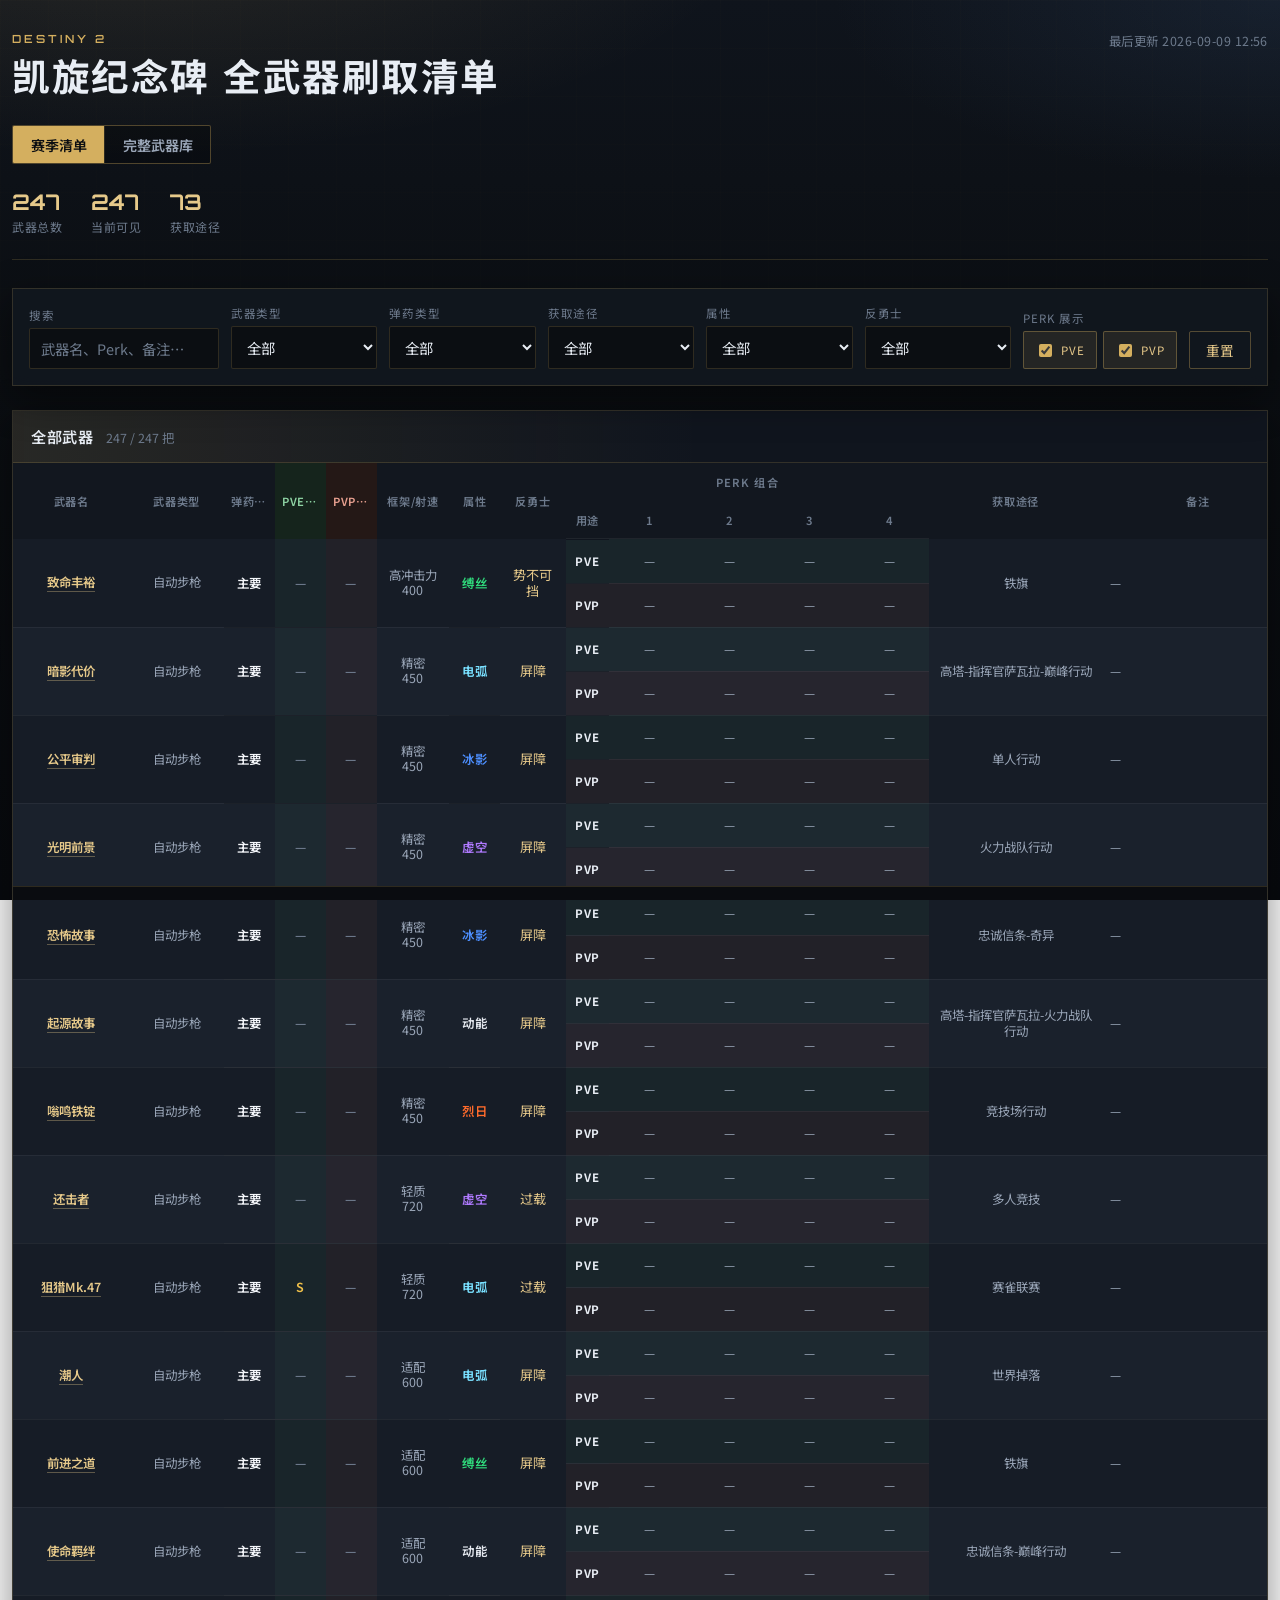
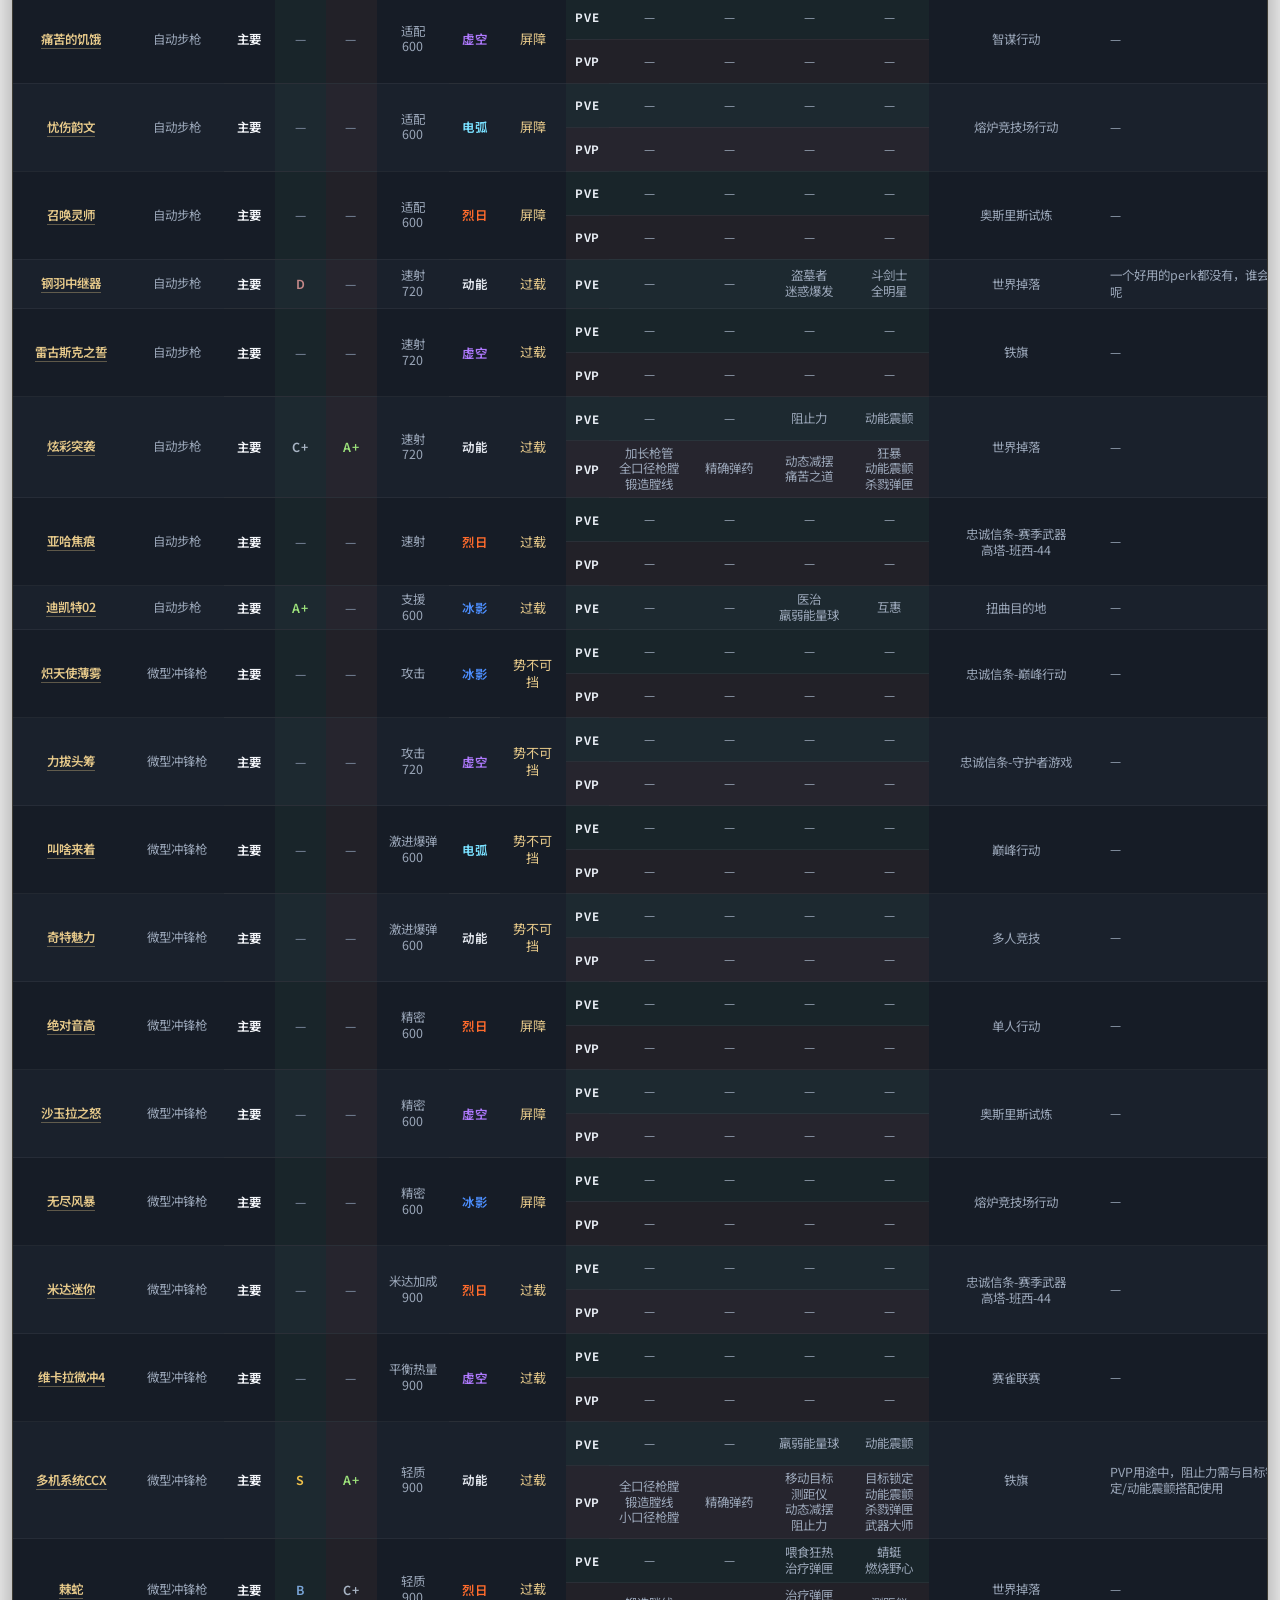
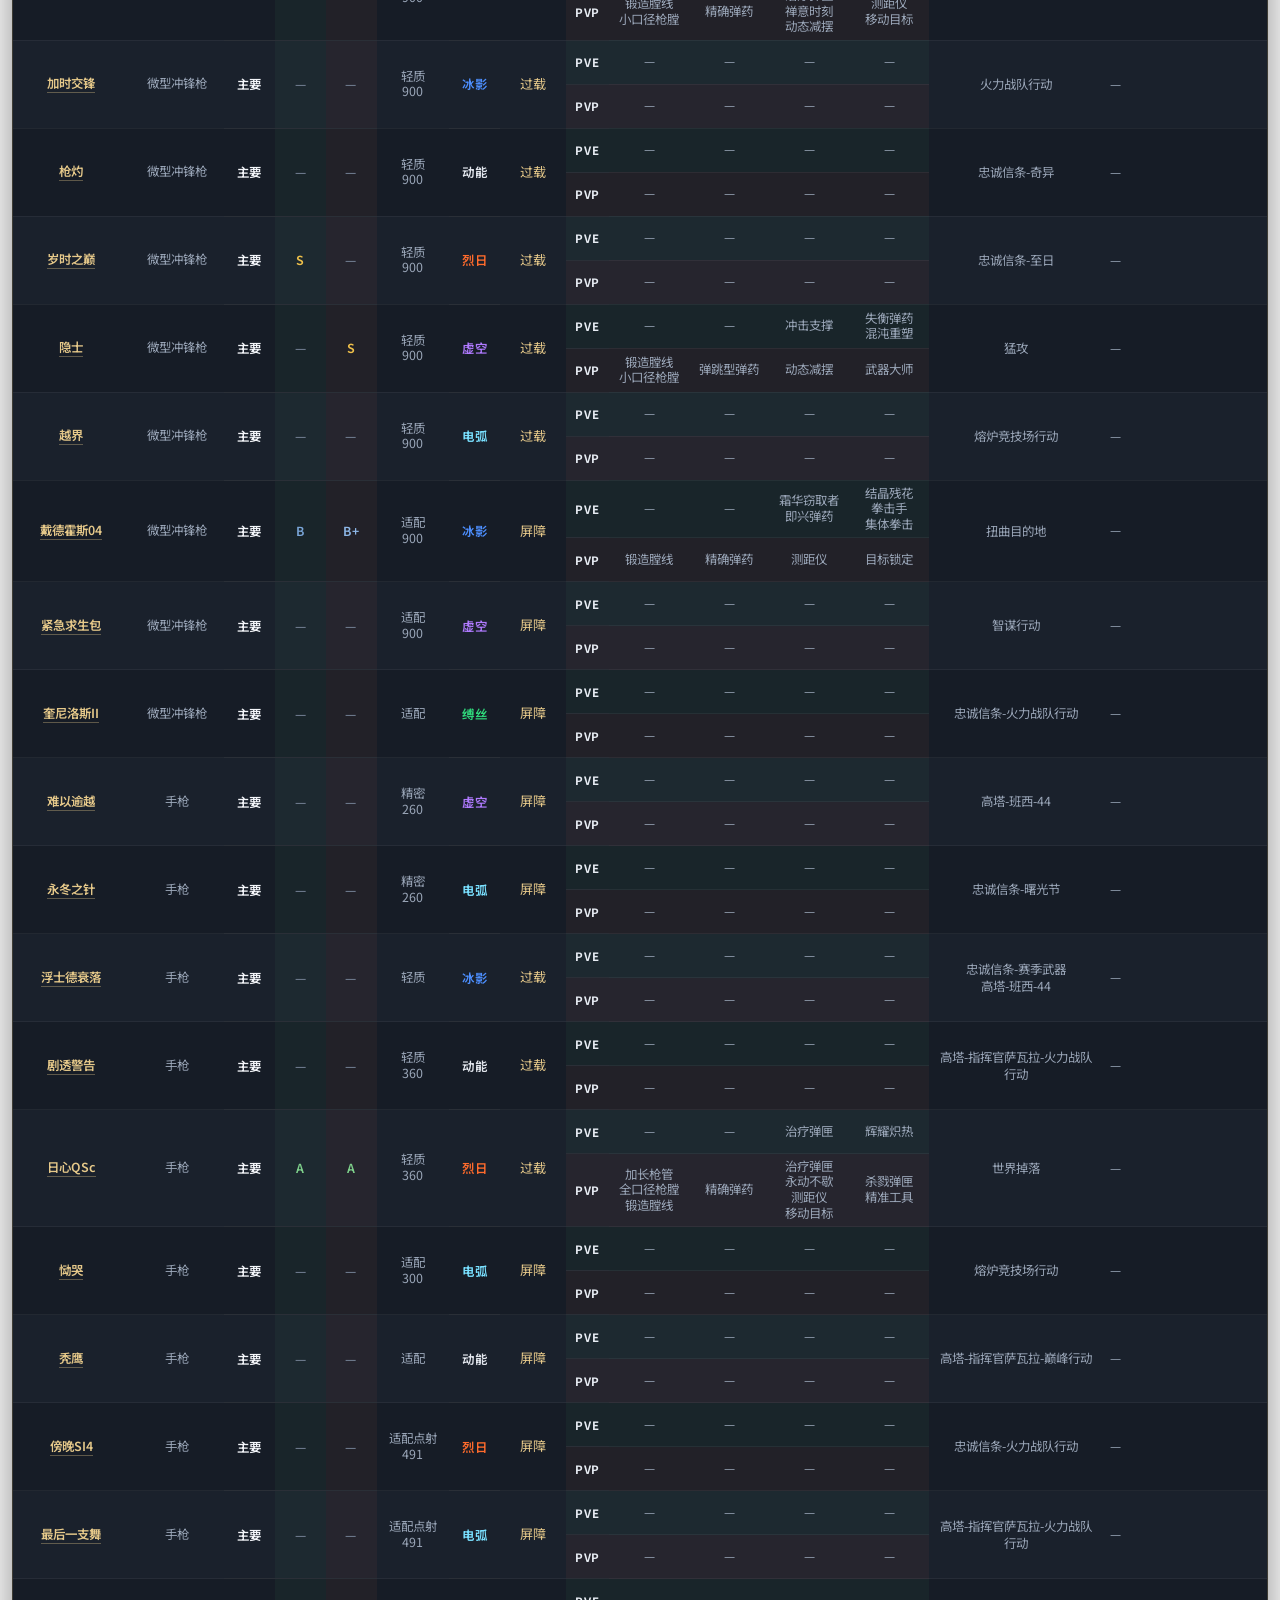
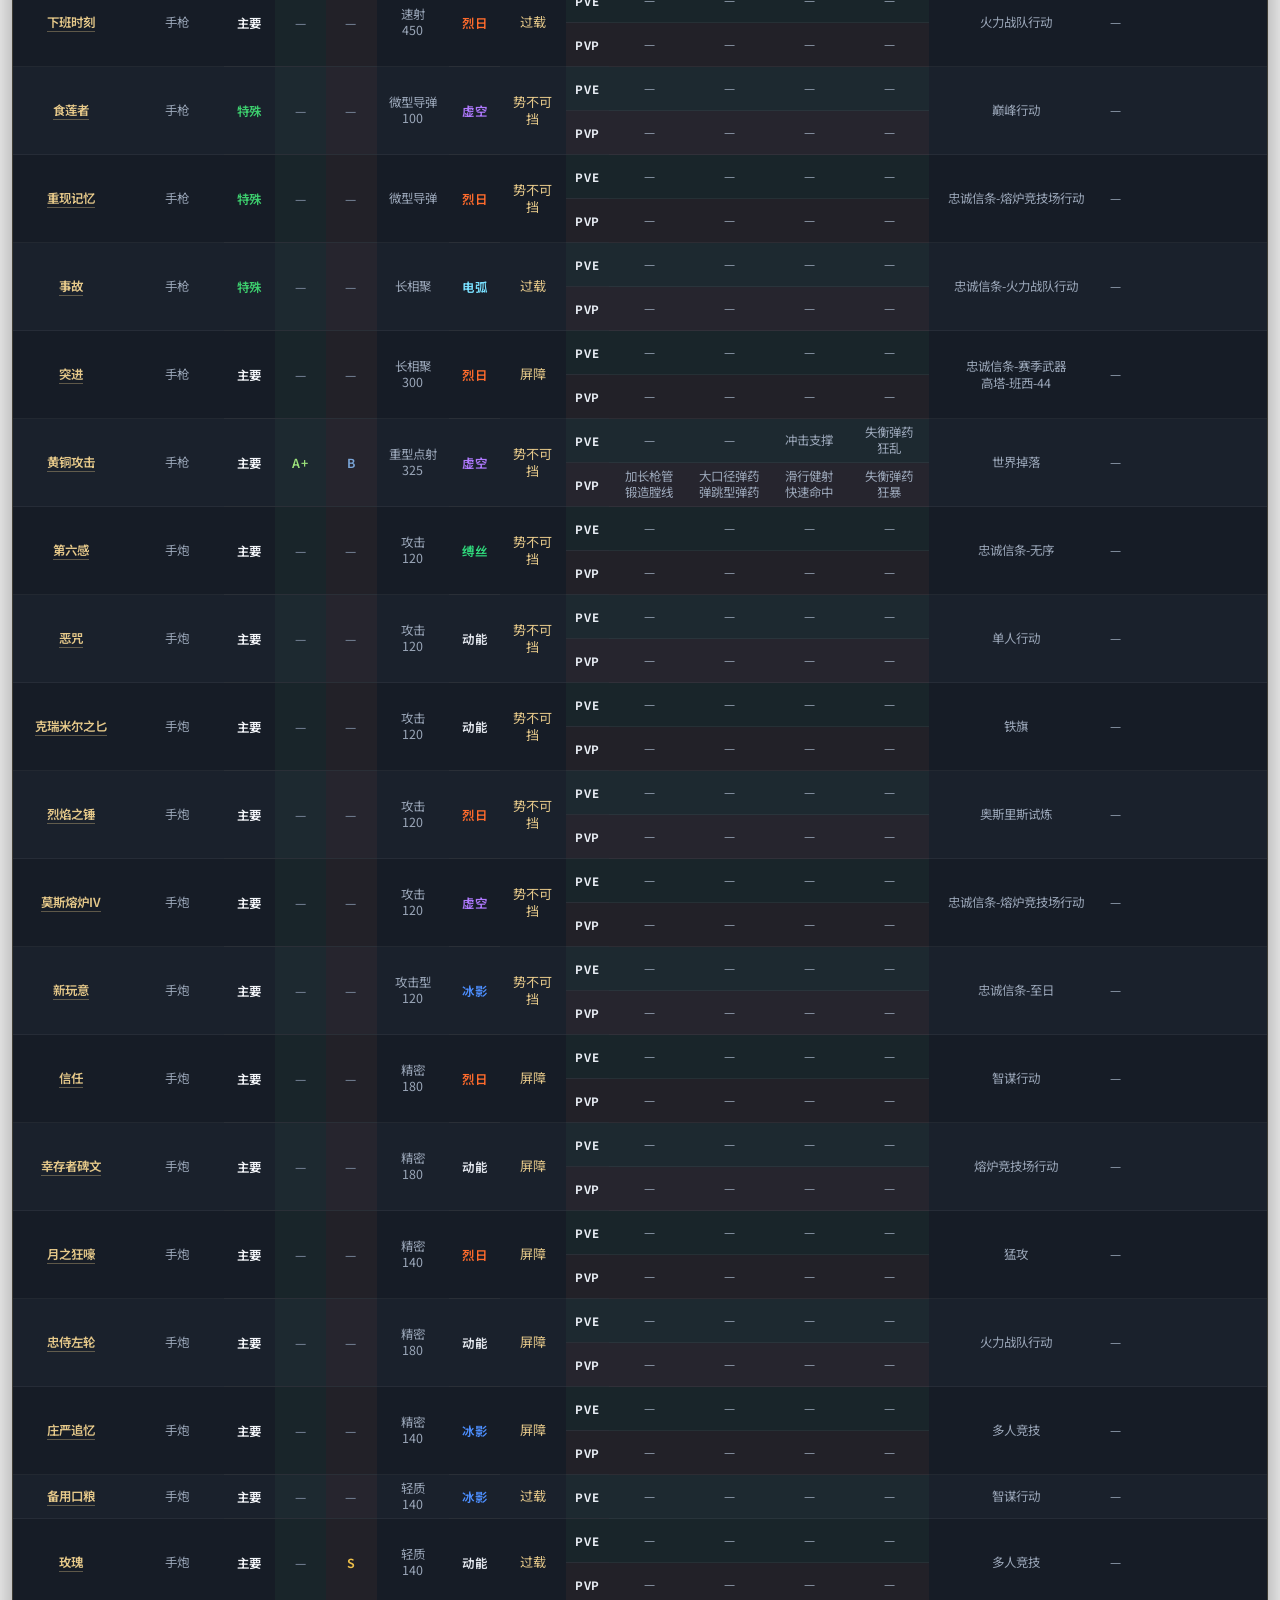
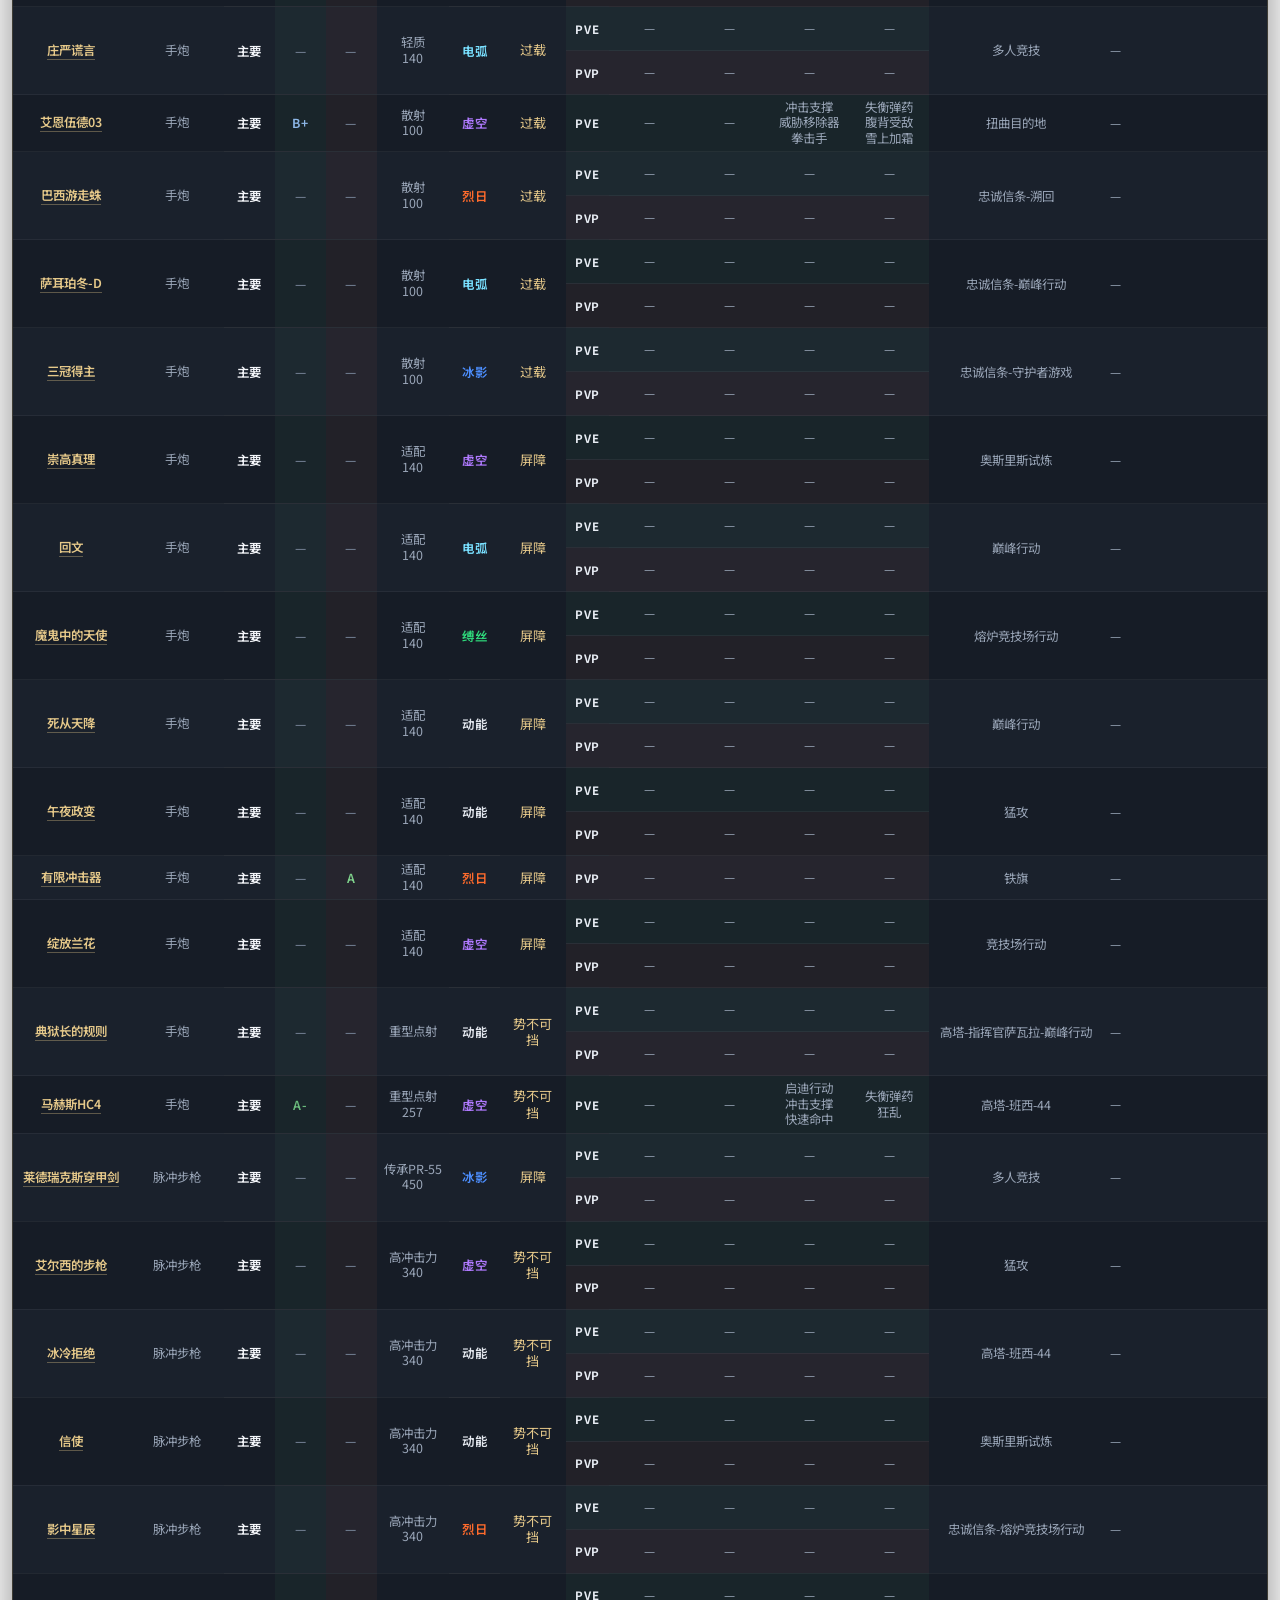
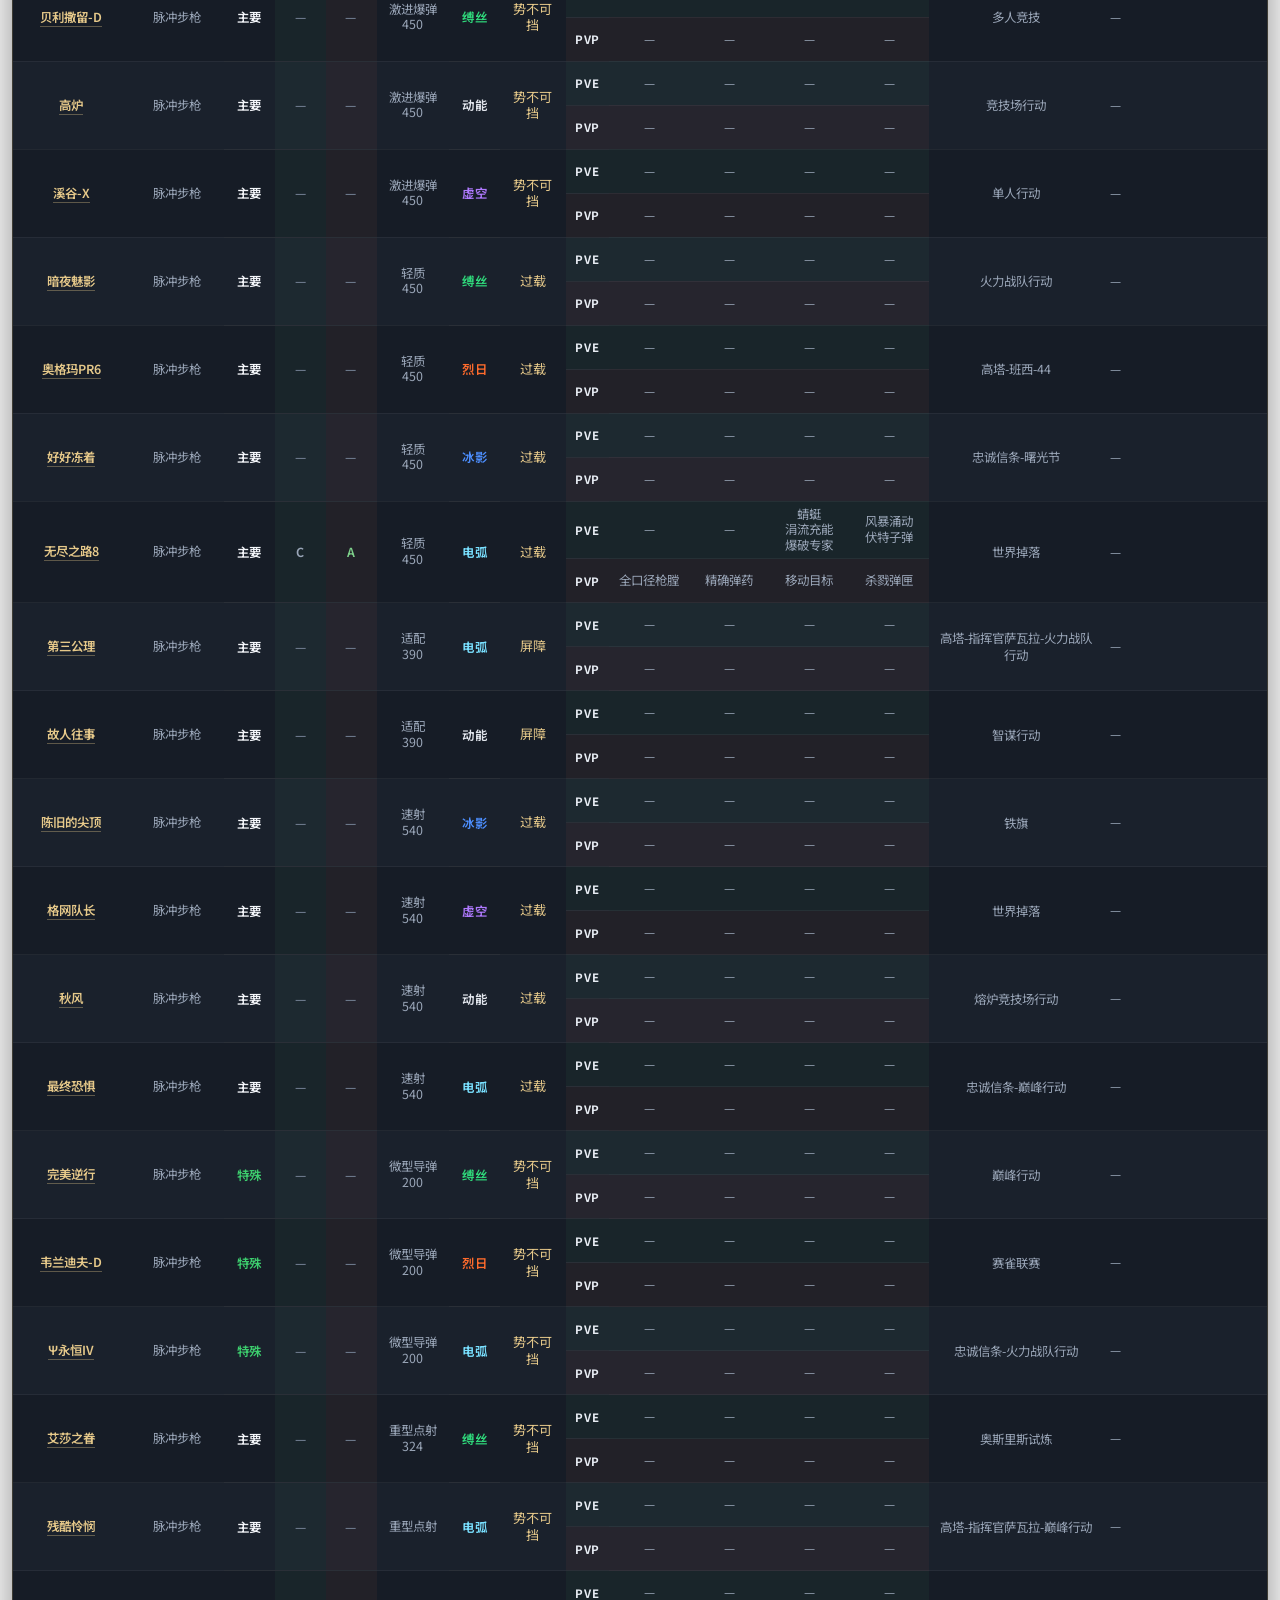
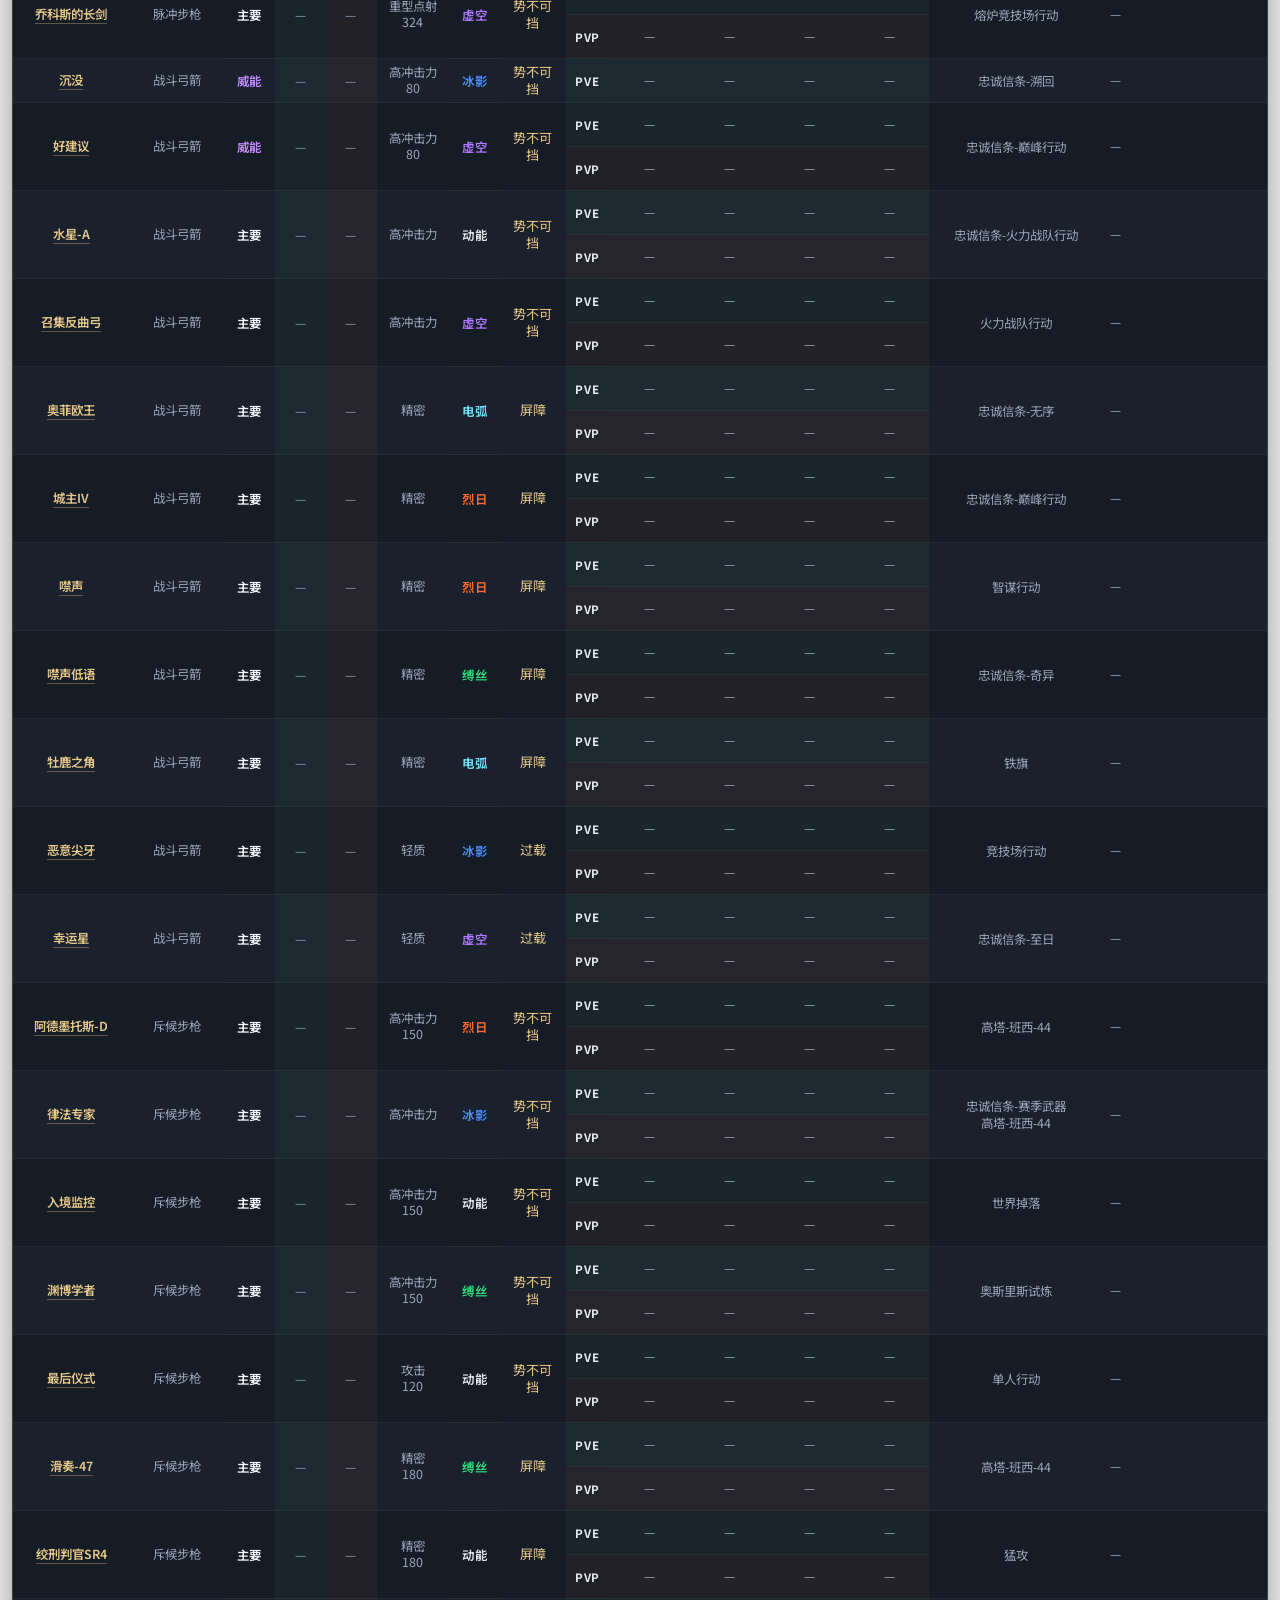
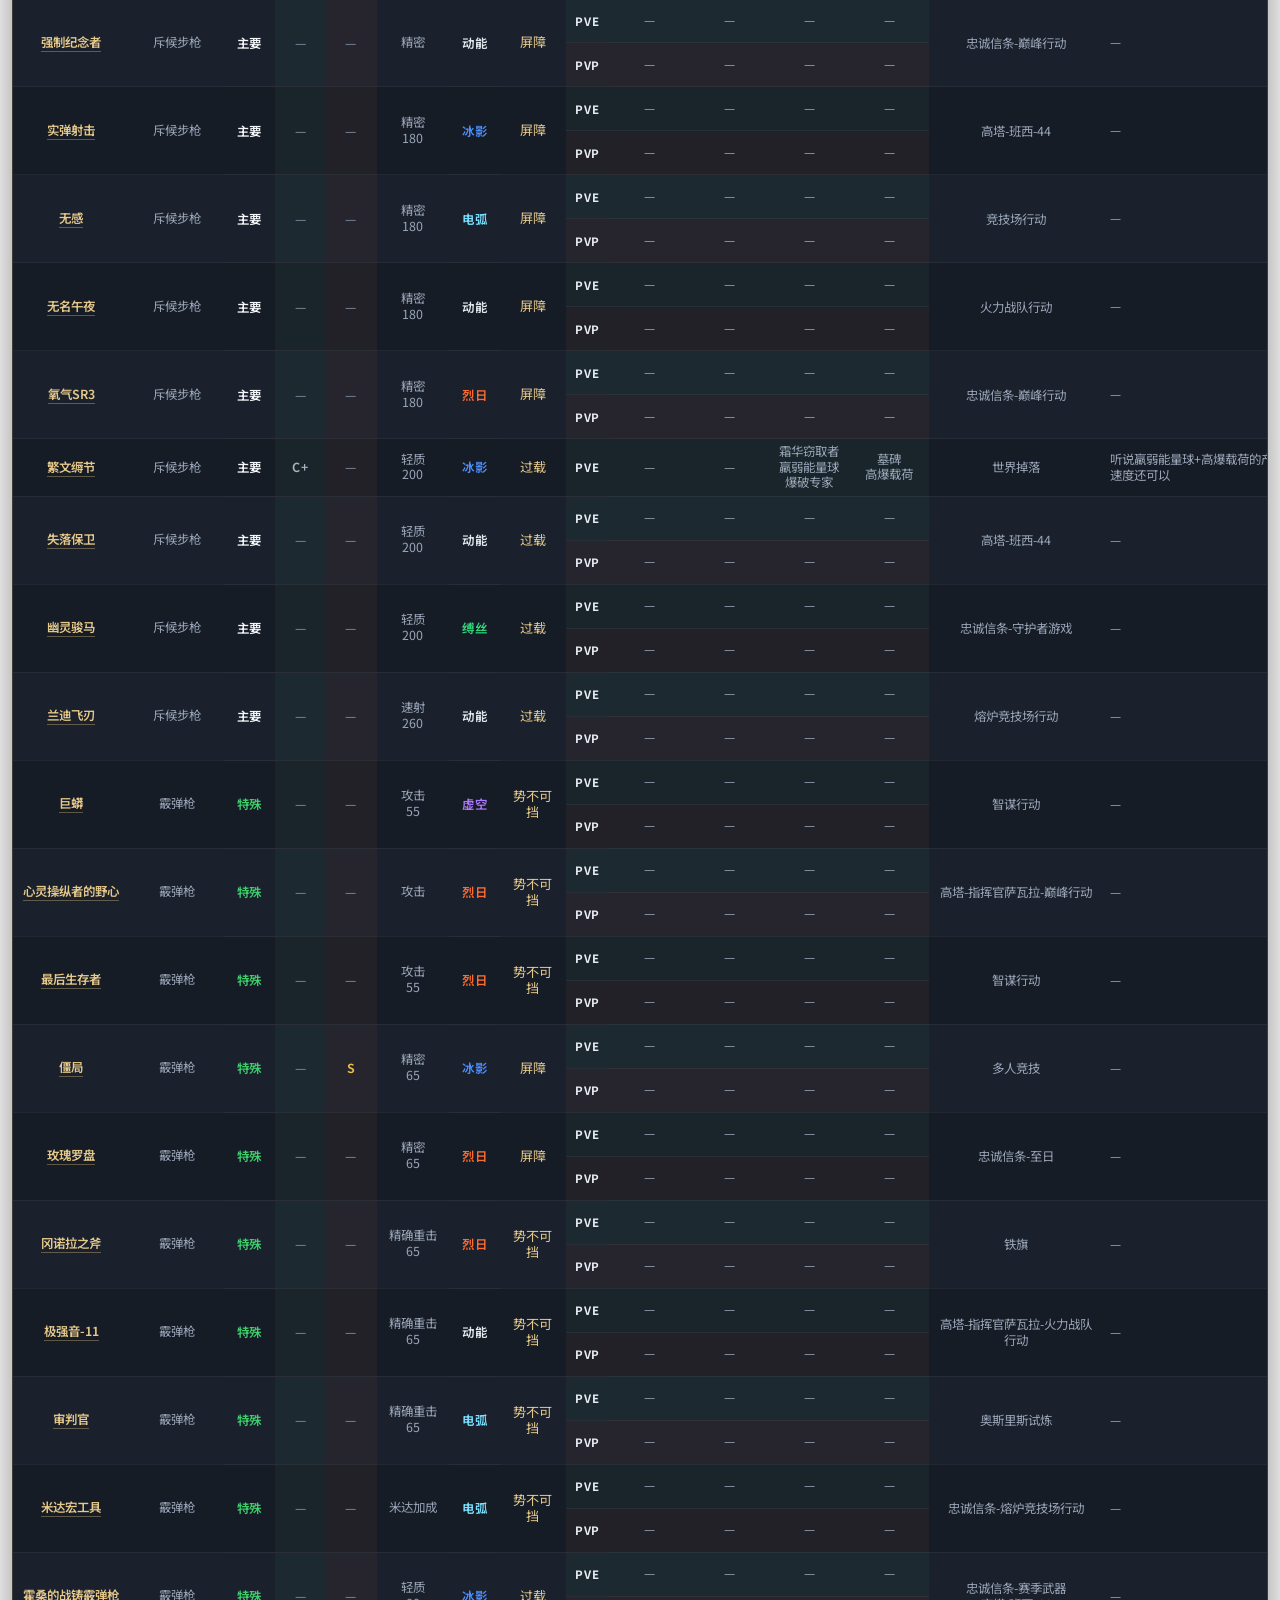
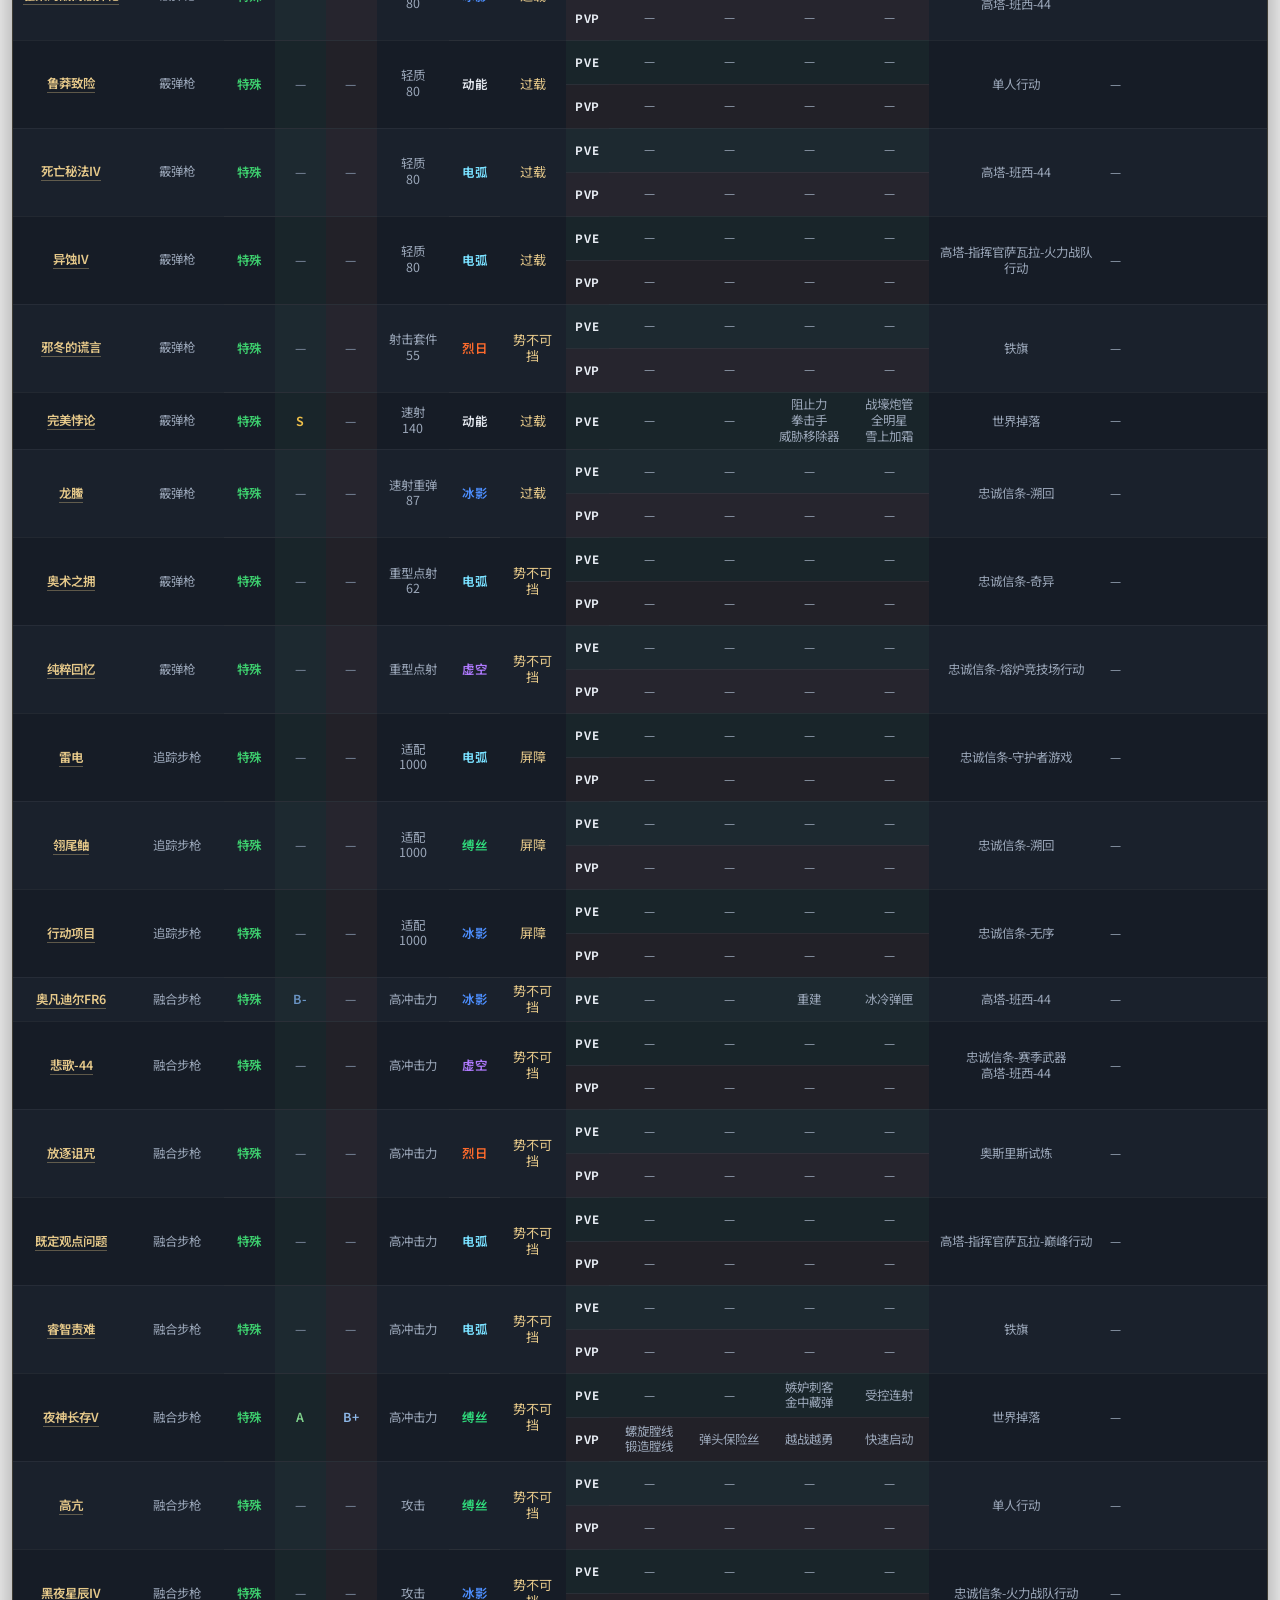
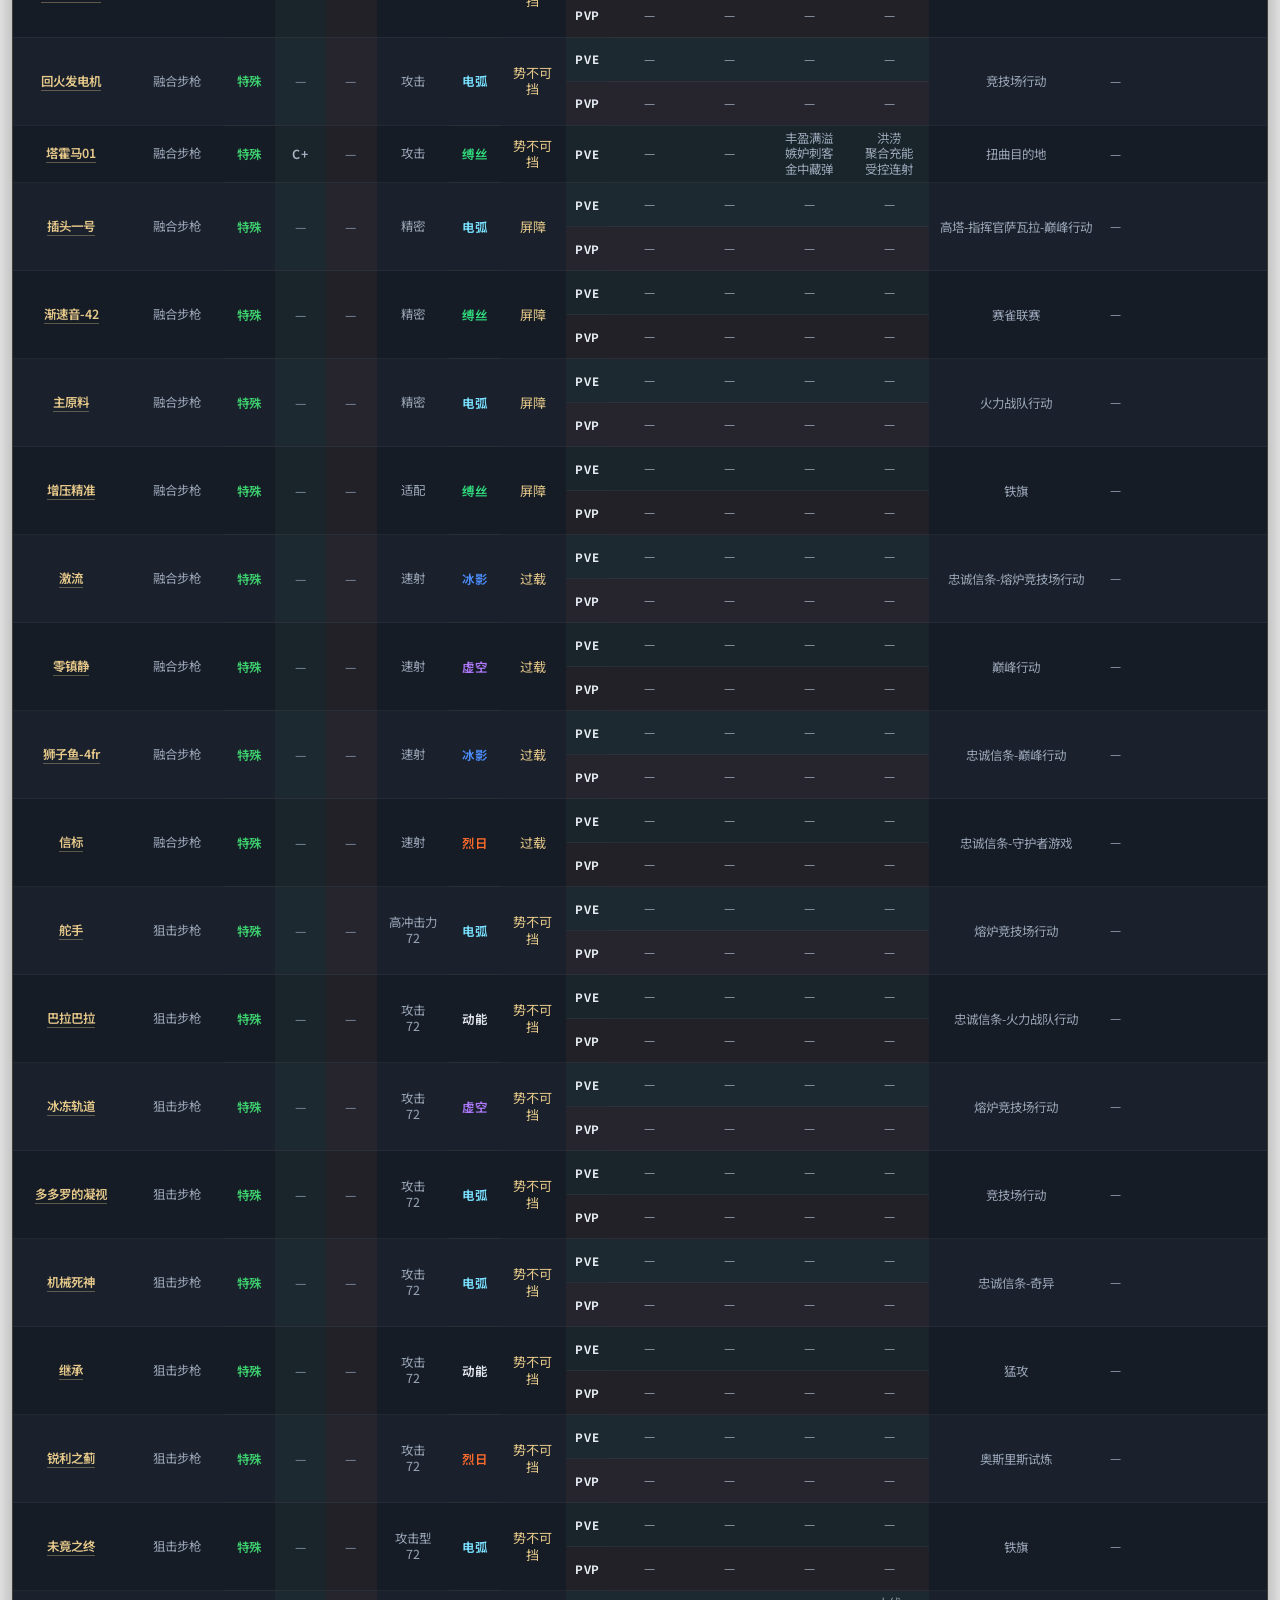
==== commit 1a155681: "Update weapon list 2026-09-10 01:13" ====
--- a/docs/index.html
+++ b/docs/index.html
@@ -806,6 +806,156 @@
   background: var(--gold-soft);
 }
 
+.view-mode-switch {
+  display: inline-flex;
+  gap: 0;
+  margin: 1rem 0 0.25rem;
+  border: 1px solid var(--line-strong);
+  border-radius: var(--radius);
+  overflow: hidden;
+  background: rgba(0, 0, 0, 0.25);
+}
+
+.view-mode-btn {
+  appearance: none;
+  border: 0;
+  margin: 0;
+  padding: 0.55rem 1.1rem;
+  font: inherit;
+  font-size: 0.88rem;
+  font-weight: 600;
+  color: var(--text-dim);
+  background: transparent;
+  cursor: pointer;
+  transition: background 0.15s ease, color 0.15s ease;
+}
+
+.view-mode-btn + .view-mode-btn {
+  border-left: 1px solid var(--line);
+}
+
+.view-mode-btn:hover {
+  color: var(--gold-soft);
+}
+
+.view-mode-btn.is-active {
+  color: var(--bg-deep);
+  background: var(--gold);
+}
+
+.view-panel[hidden] {
+  display: none !important;
+}
+
+.db-search-block {
+  margin-bottom: 1rem;
+}
+
+.db-search-block label {
+  display: block;
+  margin-bottom: 0.4rem;
+  font-size: 0.8rem;
+  color: var(--text-dim);
+}
+
+.db-search-block input {
+  width: 100%;
+  max-width: 52rem;
+  padding: 0.75rem 1rem;
+  font: inherit;
+  font-size: 1rem;
+  color: var(--text);
+  background: rgba(0, 0, 0, 0.35);
+  border: 1px solid var(--line-strong);
+  border-radius: var(--radius);
+}
+
+.db-search-block input:focus {
+  outline: 1px solid var(--gold);
+  border-color: var(--gold);
+}
+
+.db-rules {
+  margin-bottom: 1rem;
+  border: 1px solid var(--line);
+  border-radius: var(--radius);
+  background: rgba(0, 0, 0, 0.22);
+}
+
+.db-rules summary {
+  cursor: pointer;
+  padding: 0.75rem 1rem;
+  font-weight: 600;
+  color: var(--gold-soft);
+  list-style: none;
+}
+
+.db-rules summary::-webkit-details-marker {
+  display: none;
+}
+
+.db-rules summary::before {
+  content: "▸ ";
+  display: inline-block;
+  transition: transform 0.15s ease;
+}
+
+.db-rules[open] summary::before {
+  transform: rotate(90deg);
+}
+
+.db-rules-body {
+  padding: 0 1rem 1rem;
+  font-size: 0.86rem;
+  line-height: 1.55;
+  color: var(--text-dim);
+}
+
+.db-rules-body ol,
+.db-rules-body ul {
+  margin: 0.4rem 0 0.75rem 1.2rem;
+  padding: 0;
+}
+
+.db-rules-body code {
+  font-size: 0.82em;
+  padding: 0.05rem 0.35rem;
+  border-radius: 4px;
+  background: rgba(212, 175, 95, 0.12);
+  color: var(--gold-soft);
+}
+
+.db-rules-note {
+  margin-bottom: 0;
+  opacity: 0.85;
+}
+
+.db-hint,
+.db-empty,
+.db-match-count {
+  margin: 0.75rem 0;
+  color: var(--text-dim);
+  font-size: 0.9rem;
+}
+
+.db-match-count {
+  color: var(--gold-soft);
+  font-weight: 600;
+}
+
+.db-weapon-table .db-perk-cell {
+  font-size: 0.78rem;
+  line-height: 1.35;
+  white-space: normal;
+  min-width: 12rem;
+  max-width: 22rem;
+}
+
+.db-weapon-table .db-season-cell {
+  white-space: nowrap;
+  font-size: 0.82rem;
+}
+
 .status-bar {
   margin-bottom: 1rem;
   padding: 0.75rem 1rem;
@@ -1498,79 +1648,109 @@
           <p class="last-updated" id="last-updated" hidden></p>
         </div>
       </div>
+
+      <div class="view-mode-switch" role="tablist" aria-label="查看模式">
+        <button type="button" class="view-mode-btn is-active" data-view="list" role="tab" aria-selected="true" id="view-btn-list">赛季清单</button>
+        <button type="button" class="view-mode-btn" data-view="db" role="tab" aria-selected="false" id="view-btn-db">完整武器库</button>
+      </div>
+
       <div class="stats">
         <div class="stat">
           <span class="stat-value" id="count-total">0</span>
-          <span class="stat-label">武器总数</span>
+          <span class="stat-label" id="count-total-label">武器总数</span>
         </div>
         <div class="stat">
           <span class="stat-value" id="count-visible">0</span>
-          <span class="stat-label">当前可见</span>
+          <span class="stat-label" id="count-visible-label">当前可见</span>
         </div>
         <div class="stat">
           <span class="stat-value" id="count-sections">0</span>
-          <span class="stat-label">获取途径</span>
+          <span class="stat-label" id="count-sections-label">获取途径</span>
         </div>
       </div>
     </header>
 
-    <div class="toolbar">
-      <div class="field">
-        <label for="search">搜索</label>
-        <input id="search" type="search" placeholder="武器名、Perk、备注…" autocomplete="off" />
-      </div>
-      <div class="field">
-        <label for="filter-type">武器类型</label>
-        <select id="filter-type"><option value="">全部</option></select>
-      </div>
-      <div class="field">
-        <label for="filter-ammo">弹药类型</label>
-        <select id="filter-ammo">
-          <option value="">全部</option>
-          <option value="主要">主要</option>
-          <option value="特殊">特殊</option>
-          <option value="威能">威能</option>
-        </select>
-      </div>
-      <div class="field">
-        <label for="filter-section">获取途径</label>
-        <select id="filter-section"><option value="">全部</option></select>
-      </div>
-      <div class="field">
-        <label for="filter-element">属性</label>
-        <select id="filter-element">
-          <option value="">全部</option>
-          <option value="动能">动能</option>
-          <option value="烈日">烈日</option>
-          <option value="电弧">电弧</option>
-          <option value="虚空">虚空</option>
-          <option value="冰影">冰影</option>
-          <option value="缚丝">缚丝</option>
-        </select>
-      </div>
-      <div class="field">
-        <label for="filter-champ">反勇士</label>
-        <select id="filter-champ">
-          <option value="">全部</option>
-          <option value="势不可挡">势不可挡</option>
-          <option value="屏障">屏障</option>
-          <option value="过载">过载</option>
-        </select>
-      </div>
-      <div class="field">
-        <label>Perk 展示</label>
-        <div class="toggle-group">
-          <label class="toggle-chip"><input type="checkbox" id="view-show-pve" checked /> PVE</label>
-          <label class="toggle-chip"><input type="checkbox" id="view-show-pvp" checked /> PVP</label>
+    <div id="view-list" class="view-panel">
+      <div class="toolbar">
+        <div class="field">
+          <label for="search">搜索</label>
+          <input id="search" type="search" placeholder="武器名、Perk、备注…" autocomplete="off" />
+        </div>
+        <div class="field">
+          <label for="filter-type">武器类型</label>
+          <select id="filter-type"><option value="">全部</option></select>
+        </div>
+        <div class="field">
+          <label for="filter-ammo">弹药类型</label>
+          <select id="filter-ammo">
+            <option value="">全部</option>
+            <option value="主要">主要</option>
+            <option value="特殊">特殊</option>
+            <option value="威能">威能</option>
+          </select>
+        </div>
+        <div class="field">
+          <label for="filter-section">获取途径</label>
+          <select id="filter-section"><option value="">全部</option></select>
+        </div>
+        <div class="field">
+          <label for="filter-element">属性</label>
+          <select id="filter-element">
+            <option value="">全部</option>
+            <option value="动能">动能</option>
+            <option value="烈日">烈日</option>
+            <option value="电弧">电弧</option>
+            <option value="虚空">虚空</option>
+            <option value="冰影">冰影</option>
+            <option value="缚丝">缚丝</option>
+          </select>
+        </div>
+        <div class="field">
+          <label for="filter-champ">反勇士</label>
+          <select id="filter-champ">
+            <option value="">全部</option>
+            <option value="势不可挡">势不可挡</option>
+            <option value="屏障">屏障</option>
+            <option value="过载">过载</option>
+          </select>
+        </div>
+        <div class="field">
+          <label>Perk 展示</label>
+          <div class="toggle-group">
+            <label class="toggle-chip"><input type="checkbox" id="view-show-pve" checked /> PVE</label>
+            <label class="toggle-chip"><input type="checkbox" id="view-show-pvp" checked /> PVP</label>
+          </div>
+        </div>
+        <div class="field">
+          <label>&nbsp;</label>
+          <button type="button" class="btn-reset" id="reset-filters">重置</button>
         </div>
       </div>
-      <div class="field">
-        <label>&nbsp;</label>
-        <button type="button" class="btn-reset" id="reset-filters">重置</button>
+
+      <main id="app"></main>
+    </div>
+
+    <div id="view-db" class="view-panel" hidden>
+      <div class="db-search-block">
+        <label for="db-search">武器库搜索</label>
+        <input id="db-search" type="search" placeholder="例如：烈日 榴弹发射器 嫉妒刺客 诱导推销" autocomplete="off" spellcheck="false" />
       </div>
+
+      <details class="db-rules" open>
+        <summary>输入规则</summary>
+        <div class="db-rules-body">
+          <ul>
+            <li>多个条件用<strong>空格</strong>分开，须<strong>同时满足</strong>。</li>
+            <li>可直接写：属性、武器类型、弹药、反勇士、框架（支持简称，如「高冲」）、赛季（如 <code>S27</code>）。</li>
+            <li>其余词匹配武器名或 Perk；两个特性词须<strong>一个在第三栏、一个在第四栏</strong>（可互换）。</li>
+          </ul>
+          <p><strong>示例</strong>：<code>烈日 榴弹发射器 嫉妒刺客 诱导推销</code>　<code>高冲 狙击步枪</code>　<code>S27 手炮</code></p>
+        </div>
+      </details>
+
+      <p id="db-hint" class="db-hint">输入条件后显示结果</p>
+      <div id="db-results"></div>
     </div>
-
-    <main id="app"></main>
   </div>
 
   <div id="table-hscroll" class="table-hscroll" hidden aria-hidden="true">
@@ -8484,6 +8664,9 @@
     }
   ]
 };</script>
+  <script>/** 由 build-weapons-db.mjs 生成，勿手改 */
+const WEAPONS_DB = {"generatedAt":"2026-09-09T12:54:59.143Z","source":"aggregate-a8ba855a-93c7-4014-8f2e-d92357fdfb42.json","count":2208,"weapons":[{"hash":1798874854,"name":"18开氏度","seasonNumber":3,"seasonName":"复苏","eventId":null,"eventName":"","definitionIndex":28879,"weaponType":"手枪","ammoType":"主要","element":"电弧","frame":"适配","originTrait":"","isHolofoil":false,"rpm":"300","antiChamp":"屏障","watermark":"/common/destiny2_content/icons/da5f961ef97b78293cc498978c10e178.png","slots":{"perk1":["锻造膛线","槽化枪管","小口径枪膛"],"perk2":["精确弹药","战术弹匣"],"perk3":["杀戮弹匣","强力首发"],"perk4":[]}},{"hash":1600633250,"name":"21%的亢奋","seasonNumber":6,"seasonName":"浪客赛季","eventId":null,"eventName":"","definitionIndex":29732,"weaponType":"机枪","ammoType":"威能","element":"电弧","frame":"速射","originTrait":"","isHolofoil":false,"rpm":"900","antiChamp":"过载","watermark":"/common/destiny2_content/icons/2c022e452f395db7b1daec1cb44631fc.png","slots":{"perk1":["多边形膛线"],"perk2":["加大弹匣"],"perk3":["丰盈满溢"],"perk4":["击杀记录"]}},{"hash":3001598094,"name":"21%的亢奋","seasonNumber":28,"seasonName":"凯旋纪念碑","eventId":null,"eventName":"","definitionIndex":35508,"weaponType":"机枪","ammoType":"威能","element":"电弧","frame":"速射","originTrait":"边打边跑","isHolofoil":false,"rpm":"900","antiChamp":"过载","watermark":"/common/destiny2_content/icons/e78fd9419f99464816ac8f628bc3c4af.png","slots":{"perk1":["箭头制退器","枪膛修正钮","螺旋膛线","加长枪管","槽化枪管","全口径枪膛","锻造膛线","多边形膛线","小口径枪膛","高密度收束器","膛线枪管"],"perk2":["加大弹匣","合金弹匣","附加弹匣","穿甲弹","大口径弹药","弹跳型弹药","广口弹匣","轻质弹匣","精确弹药","战术弹匣","丢弃型弹匣","稳固弹药"],"perk3":["丰盈满溢","重建","光能之触","涓流充能","事不过四","喂食狂热","涡流电流"],"perk4":["击杀记录","我为人人","超级杀戮弹匣","风暴涌动","换挡","狂乱","震颤反馈"]}},{"hash":3776430252,"name":"阿德墨托斯-D","seasonNumber":26,"seasonName":"篇章：异端","eventId":null,"eventName":"","definitionIndex":33434,"weaponType":"斥候步枪","ammoType":"主要","element":"虚空","frame":"高冲击力","originTrait":"Häkke突入武装","isHolofoil":false,"rpm":"150","antiChamp":"势不可挡","watermark":"/common/destiny2_content/icons/0ac354c1c326441716ddb15d2c158c59.png","slots":{"perk1":["箭头制退器","枪膛修正钮","螺旋膛线","加长枪管","槽化枪管","全口径枪膛","锻造膛线","多边形膛线","小口径枪膛","高密度收束器","膛线枪管"],"perk2":["加大弹匣","合金弹匣","附加弹匣","穿甲弹","大口径弹药","弹跳型弹药","广口弹匣","轻质弹匣","精确弹药","战术弹匣","丢弃型弹匣","稳固弹药"],"perk3":["冲击支撑","已回收能量","快速命中","孤狼","痛苦之道","切勿靠近"],"perk4":["枯萎凝视","瓦解","打烊时间","精准工具","狂乱","元素磨砺"]}},{"hash":3156551029,"name":"阿德墨托斯-D","seasonNumber":28,"seasonName":"凯旋纪念碑","eventId":null,"eventName":"","definitionIndex":35855,"weaponType":"斥候步枪","ammoType":"主要","element":"烈日","frame":"高冲击力","originTrait":"Häkke突入武装","isHolofoil":false,"rpm":"150","antiChamp":"势不可挡","watermark":"/common/destiny2_content/icons/e78fd9419f99464816ac8f628bc3c4af.png","slots":{"perk1":["箭头制退器","枪膛修正钮","螺旋膛线","加长枪管","槽化枪管","全口径枪膛","锻造膛线","多边形膛线","小口径枪膛","高密度收束器","膛线枪管"],"perk2":["加大弹匣","合金弹匣","附加弹匣","穿甲弹","大口径弹药","弹跳型弹药","广口弹匣","轻质弹匣","精确弹药","战术弹匣","丢弃型弹匣","稳固弹药"],"perk3":["治疗弹匣","已回收能量","快速命中","孤狼","痛苦之道","切勿靠近"],"perk4":["杀戮弹匣","辉耀炽热","打烊时间","精准工具","狂乱","元素磨砺"]}},{"hash":676270382,"name":"阿尔布鲁纳-D","seasonNumber":19,"seasonName":"炽天使赛季","eventId":null,"eventName":"","definitionIndex":31906,"weaponType":"狙击步枪","ammoType":"特殊","element":"电弧","frame":"攻击型","originTrait":"边打边跑","isHolofoil":false,"rpm":"72","antiChamp":"势不可挡","watermark":"/common/destiny2_content/icons/41d05b7cb5cc0a384af07ee9b7d36dd2.png","slots":{"perk1":["箭头制退器","枪膛修正钮","螺旋膛线","加长枪管","槽化枪管","全口径枪膛","锻造膛线","多边形膛线","小口径枪膛","高密度收束器","膛线枪管"],"perk2":["精确弹药","附加弹匣","战术弹匣","加大弹匣","稳固弹药","合金弹匣","广口弹匣"],"perk3":["高爆载荷","沙场备战","移动目标","精准连击","空中袭击","心无旁骛","元素电容","小丑皇弹药筒","充盈","泉源","大合奏","永动不歇"],"perk4":["高强度型弹药储备","强力首发","风暴之眼","火线","斩首武器","狂乱","和谐","黄金三角","覆盖护盾克星","级联点","平顺拔枪","速射瞄准"]}},{"hash":1833195496,"name":"阿格尔的权杖","seasonNumber":15,"seasonName":"神隐赛季","eventId":null,"eventName":"","definitionIndex":23875,"weaponType":"追踪步枪","ammoType":"特殊","element":"冰影","frame":"阿格尔的召唤","originTrait":"","isHolofoil":false,"rpm":"1000","antiChamp":"","watermark":"/common/destiny2_content/icons/914322d11262322c839a5388db2a4943.png","slots":{"perk1":["箭头制退器"],"perk2":["离子中继器"],"perk3":["雷加的叠句"],"perk4":["手托枪托"]}},{"hash":1940885628,"name":"阿基米德公理","seasonNumber":3,"seasonName":"复苏","eventId":null,"eventName":"","definitionIndex":28877,"weaponType":"狙击步枪","ammoType":"特殊","element":"虚空","frame":"速射","originTrait":"","isHolofoil":false,"rpm":"140","antiChamp":"过载","watermark":"/common/destiny2_content/icons/da5f961ef97b78293cc498978c10e178.png","slots":{"perk1":["天鹰座SS4","神鹫SS2"],"perk2":["战术弹匣","合金弹匣"],"perk3":["精准连击"],"perk4":[]}},{"hash":1471212226,"name":"阿卡西娅的沮丧","seasonNumber":20,"seasonName":"抗战赛季","eventId":null,"eventName":"","definitionIndex":24752,"weaponType":"追踪步枪","ammoType":"特殊","element":"烈日","frame":"适配","originTrait":"和谐回声","isHolofoil":false,"rpm":"1000","antiChamp":"屏障","watermark":"/common/destiny2_content/icons/fc02418ad2002351a3f88faa5b14eb88.png","slots":{"perk1":["箭头制退器","枪膛修正钮","螺旋膛线","加长枪管","槽化枪管","全口径枪膛","锻造膛线","多边形膛线","小口径枪膛","高密度收束器","膛线枪管"],"perk2":["离子电池","离子中继器","弹头保险丝","光能炮台","战术炮台"],"perk3":["沙场备战","腰射握把","永动不歇","切勿靠近","嫉妒刺客","重建","回转弹药","燃烧野心","集体爆破","空特征插槽"],"perk4":["狂乱","和谐","高强度型弹药储备","目标锁定","超因果亲和","斩首武器","辉耀炽热","引爆光束","混沌重塑","空特征插槽"]}},{"hash":3493494807,"name":"阿卡西娅的沮丧（专家）","seasonNumber":20,"seasonName":"抗战赛季","eventId":null,"eventName":"","definitionIndex":24754,"weaponType":"追踪步枪","ammoType":"特殊","element":"烈日","frame":"适配","originTrait":"和谐回声","isHolofoil":false,"rpm":"1000","antiChamp":"屏障","watermark":"/common/destiny2_content/icons/fc02418ad2002351a3f88faa5b14eb88.png","slots":{"perk1":["箭头制退器","枪膛修正钮","螺旋膛线","加长枪管","槽化枪管","全口径枪膛","锻造膛线","多边形膛线","小口径枪膛","高密度收束器","膛线枪管"],"perk2":["离子电池","离子中继器","弹头保险丝","光能炮台","战术炮台"],"perk3":["沙场备战","腰射握把","永动不歇","切勿靠近","嫉妒刺客","重建","回转弹药","燃烧野心","集体爆破"],"perk4":["狂乱","和谐","高强度型弹药储备","目标锁定","超因果亲和","斩首武器","辉耀炽热","引爆光束","混沌重塑"]}},{"hash":3580904580,"name":"阿克瑞斯传说","seasonNumber":1,"seasonName":"赛季 1","eventId":null,"eventName":"","definitionIndex":28430,"weaponType":"霰弹枪","ammoType":"威能","element":"电弧","frame":"透体电光","originTrait":"","isHolofoil":false,"rpm":"55","antiChamp":"","watermark":"/common/destiny2_content/icons/4f28dc0f39238fe25d298a894ea71389.png","slots":{"perk1":["全口径枪膛"],"perk2":["精确弹药"],"perk3":["千里眼"],"perk4":["适配枪托"]}},{"hash":1744115122,"name":"阿克瑞斯传说","seasonNumber":1,"seasonName":"赛季 1","eventId":null,"eventName":"","definitionIndex":28431,"weaponType":"霰弹枪","ammoType":"威能","element":"电弧","frame":"透体电光","originTrait":"","isHolofoil":false,"rpm":"55","antiChamp":"","watermark":"/common/destiny2_content/icons/4f28dc0f39238fe25d298a894ea71389.png","slots":{"perk1":[],"perk2":[],"perk3":[],"perk4":[]}},{"hash":2350354266,"name":"阿莱索尼姆","seasonNumber":25,"seasonName":"篇章：怨魂","eventId":null,"eventName":"","definitionIndex":33179,"weaponType":"榴弹发射器","ammoType":"主要","element":"冰影","frame":"收割者尖刺","originTrait":"","isHolofoil":false,"rpm":"90","antiChamp":"","watermark":"/common/destiny2_content/icons/5232219633cc4d90570bffda36caccf4.png","slots":{"perk1":["无后坐系统"],"perk2":["高速弹药"],"perk3":["残余炼金术"],"perk4":["短枪机枪托"]}},{"hash":2119346509,"name":"阿米特AR2","seasonNumber":18,"seasonName":"侠盗赛季","eventId":null,"eventName":"","definitionIndex":24581,"weaponType":"自动步枪","ammoType":"主要","element":"烈日","frame":"精密","originTrait":"Omolon流体动力","isHolofoil":false,"rpm":"450","antiChamp":"屏障","watermark":"/common/destiny2_content/icons/7d815c943977fe71bbf00caf1bd9c514.png","slots":{"perk1":["箭头制退器","枪膛修正钮","螺旋膛线","加长枪管","槽化枪管","全口径枪膛","锻造膛线","多边形膛线","小口径枪膛","高密度收束器","膛线枪管"],"perk2":["加大弹匣","合金弹匣","附加弹匣","穿甲弹","大口径弹药","弹跳型弹药","广口弹匣","轻质弹匣","精确弹药","战术弹匣","丢弃型弹匣","稳固弹药"],"perk3":["还治彼身","动态减摆","全面提升","精准连击","充盈","刺客野心","全面发展","空特征插槽"],"perk4":["我为人人","适配弹药","辉耀炽热","扳机轻语","直击要害","拳击手","肾上腺素成瘾","空特征插槽"]}},{"hash":2414612777,"name":"阿塔兰塔-D","seasonNumber":2,"seasonName":"冥王诅咒","eventId":null,"eventName":"","definitionIndex":28711,"weaponType":"微型冲锋枪","ammoType":"主要","element":"动能","frame":"精密","originTrait":"","isHolofoil":false,"rpm":"600","antiChamp":"屏障","watermark":"/common/destiny2_content/icons/7ba9d804508dd083ec20fcdb8ba0869d.png","slots":{"perk1":["GA开放式瞄具","SD热成像瞄准镜"],"perk2":["加大弹匣","稳固弹药"],"perk3":["扳机轻语"],"perk4":[]}},{"hash":2422664927,"name":"阿塔兰塔-D XG1992","seasonNumber":5,"seasonName":"锻炉赛季","eventId":null,"eventName":"","definitionIndex":29457,"weaponType":"微型冲锋枪","ammoType":"主要","element":"动能","frame":"精密","originTrait":"","isHolofoil":false,"rpm":"600","antiChamp":"屏障","watermark":"/common/destiny2_content/icons/e0c16042274fd7d9cbffc4489e340c5d.png","slots":{"perk1":["GA开放式瞄具","GB机械瞄具","SD热成像瞄准镜","SC全息衍射"],"perk2":["加大弹匣","合金弹匣","附加弹匣","穿甲弹","大口径弹药","弹跳型弹药","广口弹匣","轻质弹匣","精确弹药","战术弹匣","丢弃型弹匣","稳固弹药"],"perk3":["脉搏监控","越战越勇","滑行健射","沙场备战","禅意时刻","速射瞄准","移动目标","扳机轻语","杀戮弹匣"],"perk4":["动态减摆","杀戮弹匣","高强度型弹药储备","盗墓者","扳机轻语","自动填装枪套","威胁探测"]}},{"hash":2693941407,"name":"阿姊III","seasonNumber":1,"seasonName":"赛季 1","eventId":null,"eventName":"","definitionIndex":28470,"weaponType":"手炮","ammoType":"主要","element":"烈日","frame":"适配","originTrait":"","isHolofoil":false,"rpm":"140","antiChamp":"屏障","watermark":"/common/destiny2_content/icons/4f28dc0f39238fe25d298a894ea71389.png","slots":{"perk1":["标记HCS","稳手HCS","交火HCS"],"perk2":["合金弹匣","穿甲弹"],"perk3":["刺客野心"],"perk4":[]}},{"hash":105306149,"name":"埃里亚原则","seasonNumber":22,"seasonName":"奇巫赛季","eventId":null,"eventName":"","definitionIndex":32288,"weaponType":"机枪","ammoType":"威能","element":"电弧","frame":"速射","originTrait":"热血上头","isHolofoil":false,"rpm":"900","antiChamp":"过载","watermark":"/common/destiny2_content/icons/2dc17f123b7449b14144e76cfbeb2309.png","slots":{"perk1":["箭头制退器","枪膛修正钮","螺旋膛线","加长枪管","槽化枪管","全口径枪膛","锻造膛线","多边形膛线","小口径枪膛","高密度收束器","膛线枪管"],"perk2":["加大弹匣","合金弹匣","附加弹匣","穿甲弹","大口径弹药","弹跳型弹药","广口弹匣","轻质弹匣","精确弹药","战术弹匣","丢弃型弹匣","稳固弹药"],"perk3":["禅意时刻","大合奏","移动目标","即时打击","全面发展","热力四射","涡流电流","空特征插槽"],"perk4":["测距仪","扳机轻语","和谐","肾上腺素成瘾","适配弹药","黄金三角","目标锁定","空特征插槽"]}},{"hash":1533499360,"name":"埃塞尔弗莱德-D","seasonNumber":1,"seasonName":"赛季 1","eventId":null,"eventName":"","definitionIndex":28353,"weaponType":"手枪","ammoType":"主要","element":"动能","frame":"精密","originTrait":"","isHolofoil":false,"rpm":"260","antiChamp":"屏障","watermark":"/common/destiny2_content/icons/4f28dc0f39238fe25d298a894ea71389.png","slots":{"perk1":["控制SAS","短距特种SAS"],"perk2":["弹跳型弹药","稳固弹药"],"perk3":["盗墓者"],"perk4":[]}},{"hash":1291586825,"name":"埃斯泰因-D","seasonNumber":1,"seasonName":"赛季 1","eventId":null,"eventName":"","definitionIndex":28368,"weaponType":"脉冲步枪","ammoType":"主要","element":"动能","frame":"高冲击力","originTrait":"","isHolofoil":false,"rpm":"340","antiChamp":"势不可挡","watermark":"/common/destiny2_content/icons/4f28dc0f39238fe25d298a894ea71389.png","slots":{"perk1":["GB机械瞄具","SD热成像瞄准镜"],"perk2":["弹跳型弹药","精确弹药"],"perk3":["高强度型弹药储备"],"perk4":[]}},{"hash":3199662972,"name":"埃斯泰因-D","seasonNumber":4,"seasonName":"恶徒赛季","eventId":null,"eventName":"","definitionIndex":29225,"weaponType":"脉冲步枪","ammoType":"主要","element":"动能","frame":"高冲击力","originTrait":"","isHolofoil":false,"rpm":"340","antiChamp":"势不可挡","watermark":"/common/destiny2_content/icons/aeb95eb1abe8e45e1fe2573d6b3ab3c5.png","slots":{"perk1":["LD看门狗","LB突击瞄准镜","LC远程瞄准镜","GA开放式瞄具","GB机械瞄具","SD热成像瞄准镜","SC全息衍射"],"perk2":["加大弹匣","合金弹匣","附加弹匣","穿甲弹","大口径弹药","弹跳型弹药","广口弹匣","轻质弹匣","精确弹药","战术弹匣","丢弃型弹匣","稳固弹药"],"perk3":["不法之徒","测距仪","稳若磐石","盗墓者","越战越勇","移动目标","刺客野心","死亡寻觅者","高强度型弹药储备"],"perk4":["狂暴","杀戮弹匣","高强度型弹药储备","全自动击发系统","速射瞄准","死亡寻觅者","禅意时刻"]}},{"hash":2041617874,"name":"艾恩伍德03","seasonNumber":28,"seasonName":"凯旋纪念碑","eventId":null,"eventName":"","definitionIndex":35723,"weaponType":"手炮","ammoType":"主要","element":"虚空","frame":"散射","originTrait":"腐臭弹药","isHolofoil":false,"rpm":"100","antiChamp":"过载","watermark":"/common/destiny2_content/icons/e78fd9419f99464816ac8f628bc3c4af.png","slots":{"perk1":["膛线枪管","光膛枪","小口径枪膛","枪管套筒","螺旋膛线","高密度收束器"],"perk2":["精确弹药","附加弹匣","战术弹匣","加大弹匣","稳固弹药","合金弹匣","广口弹匣","弹跳型弹药","轻质弹匣","穿甲弹","丢弃型弹匣","突击弹匣","大口径弹药"],"perk3":["爆破专家","冲击支撑","威胁移除器","喂食狂热","拳击手","杀人风","维度偏移"],"perk4":["失衡弹药","腹背受敌","集体行动","武器大师","威胁探测","光速拔枪","雪上加霜"]}},{"hash":2372514509,"name":"艾尔西的步枪","seasonNumber":23,"seasonName":"终愿赛季","eventId":null,"eventName":"","definitionIndex":32943,"weaponType":"脉冲步枪","ammoType":"主要","element":"虚空","frame":"高冲击力","originTrait":"不屈不挠","isHolofoil":false,"rpm":"340","antiChamp":"势不可挡","watermark":"/common/destiny2_content/icons/60d34bc853c51063b79592233c3661d4.png","slots":{"perk1":["箭头制退器","枪膛修正钮","螺旋膛线","加长枪管","槽化枪管","全口径枪膛","锻造膛线","多边形膛线","小口径枪膛","高密度收束器","膛线枪管"],"perk2":["加大弹匣","合金弹匣","附加弹匣","穿甲弹","大口径弹药","弹跳型弹药","广口弹匣","轻质弹匣","精确弹药","战术弹匣","丢弃型弹匣","稳固弹药"],"perk3":["喂食狂热","禅意时刻","冲击支撑","顺畅换弹","切勿靠近","覆盖护盾克星","回转弹药"],"perk4":["狂乱","失衡弹药","杀戮弹匣","铤而走险","死亡寻觅者","亡命之徒","肾上腺素成瘾"]}},{"hash":3851176026,"name":"艾尔西的步枪","seasonNumber":23,"seasonName":"终愿赛季","eventId":null,"eventName":"","definitionIndex":32955,"weaponType":"脉冲步枪","ammoType":"主要","element":"虚空","frame":"高冲击力","originTrait":"不屈不挠","isHolofoil":true,"rpm":"340","antiChamp":"势不可挡","watermark":"/common/destiny2_content/icons/60d34bc853c51063b79592233c3661d4.png","slots":{"perk1":["箭头制退器","枪膛修正钮","螺旋膛线","加长枪管","槽化枪管","全口径枪膛","锻造膛线","多边形膛线","小口径枪膛","高密度收束器","膛线枪管"],"perk2":["加大弹匣","合金弹匣","附加弹匣","穿甲弹","大口径弹药","弹跳型弹药","广口弹匣","轻质弹匣","精确弹药","战术弹匣","丢弃型弹匣","稳固弹药"],"perk3":["喂食狂热","禅意时刻","冲击支撑","顺畅换弹","切勿靠近","覆盖护盾克星","回转弹药"],"perk4":["狂乱","失衡弹药","杀戮弹匣","铤而走险","死亡寻觅者","亡命之徒","肾上腺素成瘾"]}},{"hash":381446446,"name":"艾尔西的步枪","seasonNumber":28,"seasonName":"凯旋纪念碑","eventId":null,"eventName":"","definitionIndex":35540,"weaponType":"脉冲步枪","ammoType":"主要","element":"虚空","frame":"高冲击力","originTrait":"不屈不挠","isHolofoil":false,"rpm":"340","antiChamp":"势不可挡","watermark":"/common/destiny2_content/icons/e78fd9419f99464816ac8f628bc3c4af.png","slots":{"perk1":["箭头制退器","枪膛修正钮","螺旋膛线","加长枪管","槽化枪管","全口径枪膛","锻造膛线","多边形膛线","小口径枪膛","高密度收束器","膛线枪管"],"perk2":["加大弹匣","合金弹匣","附加弹匣","穿甲弹","大口径弹药","弹跳型弹药","广口弹匣","轻质弹匣","精确弹药","战术弹匣","丢弃型弹匣","稳固弹药"],"perk3":["回转弹药","维度偏移","切勿靠近","顺畅换弹","冲击支撑","禅意时刻","集体爆破"],"perk4":["瓦解","亡命之徒","死亡寻觅者","铤而走险","集体行动","失衡弹药","狂乱"]}},{"hash":423677697,"name":"艾伦05","seasonNumber":28,"seasonName":"凯旋纪念碑","eventId":null,"eventName":"","definitionIndex":35715,"weaponType":"狙击步枪","ammoType":"特殊","element":"缚丝","frame":"适配","originTrait":"腐臭弹药","isHolofoil":false,"rpm":"90","antiChamp":"屏障","watermark":"/common/destiny2_content/icons/e78fd9419f99464816ac8f628bc3c4af.png","slots":{"perk1":["箭头制退器","枪膛修正钮","螺旋膛线","加长枪管","槽化枪管","全口径枪膛","锻造膛线","多边形膛线","小口径枪膛","高密度收束器","膛线枪管"],"perk2":["精确弹药","战术弹匣","加大弹匣","稳固弹药","合金弹匣"],"perk3":["事不过四","孤狼","爆破之构","撕裂","不法之徒","边打边劫","幸运的一击"],"perk4":["火线","精准工具","超级杀戮弹匣","幼雏","移动目标","蝴蝶","痛苦之道"]}},{"hash":3860697510,"name":"艾姆谢特HC4","seasonNumber":1,"seasonName":"赛季 1","eventId":null,"eventName":"","definitionIndex":28344,"weaponType":"手炮","ammoType":"主要","element":"电弧","frame":"适配","originTrait":"","isHolofoil":false,"rpm":"140","antiChamp":"屏障","watermark":"/common/destiny2_content/icons/4f28dc0f39238fe25d298a894ea71389.png","slots":{"perk1":["真视HCS","神枪手HCS"],"perk2":["广口弹匣","大口径弹药"],"perk3":["蜻蜓"],"perk4":[]}},{"hash":3969379530,"name":"艾莎之眷","seasonNumber":24,"seasonName":"篇章：回响","eventId":null,"eventName":"","definitionIndex":32808,"weaponType":"脉冲步枪","ammoType":"主要","element":"缚丝","frame":"重型点射","originTrait":"欣然之速","isHolofoil":false,"rpm":"324","antiChamp":"势不可挡","watermark":"/common/destiny2_content/icons/9bfaa5536772e2f3ef1252813a21c4d1.png","slots":{"perk1":["箭头制退器","枪膛修正钮","螺旋膛线","加长枪管","槽化枪管","全口径枪膛","锻造膛线","多边形膛线","小口径枪膛","高密度收束器","膛线枪管"],"perk2":["加大弹匣","合金弹匣","附加弹匣","穿甲弹","大口径弹药","弹跳型弹药","广口弹匣","轻质弹匣","精确弹药","战术弹匣","丢弃型弹匣","稳固弹药"],"perk3":["切勿靠近","禅意时刻","切割","直击要害","周而复始","痛苦之道","越战越勇","不法之徒"],"perk4":["幼雏","杀戮弹匣","集体行动","亡命之徒","黄金三角","死亡寻觅者","移动目标"]}},{"hash":3614211586,"name":"艾莎之眷","seasonNumber":28,"seasonName":"凯旋纪念碑","eventId":null,"eventName":"","definitionIndex":35300,"weaponType":"脉冲步枪","ammoType":"主要","element":"缚丝","frame":"重型点射","originTrait":"轻捷脚步","isHolofoil":false,"rpm":"324","antiChamp":"势不可挡","watermark":"/common/destiny2_content/icons/e78fd9419f99464816ac8f628bc3c4af.png","slots":{"perk1":["箭头制退器","枪膛修正钮","螺旋膛线","加长枪管","槽化枪管","全口径枪膛","锻造膛线","多边形膛线","小口径枪膛","高密度收束器","膛线枪管"],"perk2":["加大弹匣","合金弹匣","附加弹匣","穿甲弹","大口径弹药","弹跳型弹药","广口弹匣","轻质弹匣","精确弹药","战术弹匣","丢弃型弹匣","稳固弹药"],"perk3":["切割","周而复始","越战越勇","切勿靠近","禅意时刻","孤狼","快速命中"],"perk4":["幼雏","亡命之徒","杀戮弹匣","移动目标","死亡寻觅者","元素磨砺","邪剑守则"]}},{"hash":3332125295,"name":"艾莎之眷（专家）","seasonNumber":24,"seasonName":"篇章：回响","eventId":null,"eventName":"","definitionIndex":32809,"weaponType":"脉冲步枪","ammoType":"主要","element":"缚丝","frame":"重型点射","originTrait":"欣然之速","isHolofoil":false,"rpm":"324","antiChamp":"势不可挡","watermark":"/common/destiny2_content/icons/9bfaa5536772e2f3ef1252813a21c4d1.png","slots":{"perk1":["箭头制退器","枪膛修正钮","螺旋膛线","加长枪管","槽化枪管","全口径枪膛","锻造膛线","多边形膛线","小口径枪膛","高密度收束器","膛线枪管"],"perk2":["加大弹匣","合金弹匣","附加弹匣","穿甲弹","大口径弹药","弹跳型弹药","广口弹匣","轻质弹匣","精确弹药","战术弹匣","丢弃型弹匣","稳固弹药"],"perk3":["切勿靠近","禅意时刻","切割","直击要害","周而复始","痛苦之道","越战越勇","不法之徒"],"perk4":["幼雏","杀戮弹匣","集体行动","亡命之徒","黄金三角","死亡寻觅者","移动目标"]}},{"hash":2638190703,"name":"艾莎之拥","seasonNumber":16,"seasonName":"苏生赛季","eventId":null,"eventName":"","definitionIndex":24171,"weaponType":"斥候步枪","ammoType":"主要","element":"虚空","frame":"速射","originTrait":"欣然之速","isHolofoil":false,"rpm":"260","antiChamp":"过载","watermark":"/common/destiny2_content/icons/0b441021fbc328e6d0e2abc895f5c96e.png","slots":{"perk1":["箭头制退器","枪膛修正钮","螺旋膛线","加长枪管","槽化枪管","全口径枪膛","锻造膛线","多边形膛线","小口径枪膛","高密度收束器","膛线枪管"],"perk2":["加大弹匣","合金弹匣","附加弹匣","穿甲弹","大口径弹药","弹跳型弹药","广口弹匣","轻质弹匣","精确弹药","战术弹匣","丢弃型弹匣","稳固弹药"],"perk3":["不屈","全面提升","精准连击","永动不歇","强制填装","边打边劫","狭窄视野"],"perk4":["事不过四","斩首武器","柔缓","多杀弹匣","风暴之眼","还治彼身","聚焦狂怒","我为人人"]}},{"hash":3709368142,"name":"艾莎之拥","seasonNumber":27,"seasonName":"赛季：溯回","eventId":null,"eventName":"","definitionIndex":33621,"weaponType":"斥候步枪","ammoType":"主要","element":"虚空","frame":"速射","originTrait":"轻捷脚步","isHolofoil":false,"rpm":"260","antiChamp":"过载","watermark":"/common/destiny2_content/icons/249813e647271a8227bae0d8a39ed505.png","slots":{"perk1":["箭头制退器","枪膛修正钮","螺旋膛线","加长枪管","槽化枪管","全口径枪膛","锻造膛线","多边形膛线","小口径枪膛","高密度收束器","膛线枪管"],"perk2":["精确弹药","附加弹匣","战术弹匣","加大弹匣","稳固弹药","合金弹匣","广口弹匣","弹跳型弹药","轻质弹匣","穿甲弹","丢弃型弹匣","突击弹匣","大口径弹药"],"perk3":["周而复始","风暴之眼","切勿靠近","快速命中","边打边劫","瓦解","斩首武器"],"perk4":["柔缓","枯萎凝视","铤而走险","失衡弹药","邪剑守则","杀戮弹匣","精准工具"]}},{"hash":3245493570,"name":"艾莎之拥（专家）","seasonNumber":16,"seasonName":"苏生赛季","eventId":null,"eventName":"","definitionIndex":24172,"weaponType":"斥候步枪","ammoType":"主要","element":"虚空","frame":"速射","originTrait":"欣然之速","isHolofoil":false,"rpm":"260","antiChamp":"过载","watermark":"/common/destiny2_content/icons/0b441021fbc328e6d0e2abc895f5c96e.png","slots":{"perk1":["箭头制退器","枪膛修正钮","螺旋膛线","加长枪管","槽化枪管","全口径枪膛","锻造膛线","多边形膛线","小口径枪膛","高密度收束器","膛线枪管"],"perk2":["加大弹匣","合金弹匣","附加弹匣","穿甲弹","大口径弹药","弹跳型弹药","广口弹匣","轻质弹匣","精确弹药","战术弹匣","丢弃型弹匣","稳固弹药"],"perk3":["不屈","全面提升","精准连击","永动不歇","强制填装","边打边劫","狭窄视野"],"perk4":["事不过四","斩首武器","柔缓","多杀弹匣","风暴之眼","还治彼身","聚焦狂怒","我为人人"]}},{"hash":3117873459,"name":"艾斯特斯I型","seasonNumber":13,"seasonName":"天选赛季","eventId":null,"eventName":"","definitionIndex":23307,"weaponType":"机枪","ammoType":"威能","element":"虚空","frame":"适配","originTrait":"","isHolofoil":false,"rpm":"450","antiChamp":"屏障","watermark":"/common/destiny2_content/icons/7b48b09fbb50634680168d5880b16bc9.png","slots":{"perk1":["小口径枪膛"],"perk2":["穿甲弹"],"perk3":["杀人风"],"perk4":[]}},{"hash":3524313097,"name":"爱莲娜之誓","seasonNumber":8,"seasonName":"不朽赛季","eventId":null,"eventName":"","definitionIndex":31495,"weaponType":"手炮","ammoType":"特殊","element":"烈日","frame":"杀人目光","originTrait":"","isHolofoil":false,"rpm":"90","antiChamp":"屏障","watermark":"/common/destiny2_content/icons/0b212b58a961f150708bca95095e0ecb.png","slots":{"perk1":["加长枪管"],"perk2":["精确弹药"],"perk3":["一见即死"],"perk4":["聚合物握把"]}},{"hash":3690523502,"name":"爱与死亡","seasonNumber":8,"seasonName":"不朽赛季","eventId":null,"eventName":"","definitionIndex":31492,"weaponType":"榴弹发射器","ammoType":"威能","element":"烈日","frame":"速射","originTrait":"","isHolofoil":false,"rpm":"150","antiChamp":"过载","watermark":"/common/destiny2_content/icons/a15754752f40aaf7b1b00aadb70a8f35.png","slots":{"perk1":["高爆弹药","密闭发射","无后坐系统","热发发射管","线性补偿装置","高速发射","智能浮动控制"],"perk2":["热塑榴弹","感应榴弹","尖刺榴弹","合金外壳","扩容弹鼓","高爆弹药","高速弹药","微型榴弹"],"perk3":["脉搏监控","移动目标","创世","威胁探测","测距仪","沙场备战","稳若磐石","盗墓者","充盈","小丑皇弹药筒","自动填装枪套"],"perk4":["光速拔枪","掌控全场","杀戮弹匣","刺客野心","连锁反应","我为人人","危险区域","斗剑士","不屈","爆破专家","狂暴"]}},{"hash":3482299617,"name":"爱与死亡","seasonNumber":28,"seasonName":"凯旋纪念碑","eventId":null,"eventName":"","definitionIndex":35680,"weaponType":"榴弹发射器","ammoType":"威能","element":"烈日","frame":"压缩波形","originTrait":"减员激励","isHolofoil":false,"rpm":"120","antiChamp":"势不可挡","watermark":"/common/destiny2_content/icons/e78fd9419f99464816ac8f628bc3c4af.png","slots":{"perk1":["高爆弹药","密闭发射","无后坐系统","热发发射管","线性补偿装置","高速发射","智能浮动控制"],"perk2":["高速弹药","内爆弹药","感应榴弹"],"perk3":["级联点","重建","爆破分配器","辉耀炽热","即兴弹药","嫉妒军械库","脉冲增幅器"],"perk4":["连锁反应","爆炸光能","诱导推销","聚合充能","元素磨砺","二元轨道","狂暴"]}},{"hash":3556971406,"name":"安魂曲-43","seasonNumber":1,"seasonName":"赛季 1","eventId":null,"eventName":"","definitionIndex":28546,"weaponType":"霰弹枪","ammoType":"特殊","element":"电弧","frame":"精确重击","originTrait":"","isHolofoil":false,"rpm":"65","antiChamp":"势不可挡","watermark":"/common/destiny2_content/icons/4f28dc0f39238fe25d298a894ea71389.png","slots":{"perk1":["膛线枪管","枪管套筒"],"perk2":["加大弹匣","大口径弹药"],"perk3":["不法之徒"],"perk4":[]}},{"hash":159056377,"name":"安魂曲-45","seasonNumber":3,"seasonName":"复苏","eventId":null,"eventName":"","definitionIndex":28842,"weaponType":"脉冲步枪","ammoType":"主要","element":"虚空","frame":"速射","originTrait":"","isHolofoil":false,"rpm":"540","antiChamp":"过载","watermark":"/common/destiny2_content/icons/da5f961ef97b78293cc498978c10e178.png","slots":{"perk1":["SLO-10开放式瞄具","SPO-26前置","SPO-57前置"],"perk2":["精确弹药","稳固弹药"],"perk3":["禅意时刻"],"perk4":[]}},{"hash":3809805229,"name":"安魂曲SI2","seasonNumber":1,"seasonName":"赛季 1","eventId":null,"eventName":"","definitionIndex":28578,"weaponType":"手枪","ammoType":"主要","element":"烈日","frame":"适配点射","originTrait":"","isHolofoil":false,"rpm":"491","antiChamp":"屏障","watermark":"/common/destiny2_content/icons/4f28dc0f39238fe25d298a894ea71389.png","slots":{"perk1":["目标SAS","短距特种SAS"],"perk2":["稳固弹药"],"perk3":["威胁探测"],"perk4":[]}},{"hash":711899774,"name":"安魂曲SI2","seasonNumber":4,"seasonName":"恶徒赛季","eventId":null,"eventName":"","definitionIndex":29321,"weaponType":"手枪","ammoType":"主要","element":"电弧","frame":"适配点射","originTrait":"","isHolofoil":false,"rpm":"491","antiChamp":"屏障","watermark":"/common/destiny2_content/icons/aeb95eb1abe8e45e1fe2573d6b3ab3c5.png","slots":{"perk1":["目标SAS","短距特种SAS"],"perk2":["稳固弹药"],"perk3":["威胁探测"],"perk4":[]}},{"hash":1669771780,"name":"安可-25","seasonNumber":1,"seasonName":"赛季 1","eventId":null,"eventName":"","definitionIndex":28567,"weaponType":"脉冲步枪","ammoType":"主要","element":"烈日","frame":"适配","originTrait":"","isHolofoil":false,"rpm":"390","antiChamp":"屏障","watermark":"/common/destiny2_content/icons/4f28dc0f39238fe25d298a894ea71389.png","slots":{"perk1":["SLO-12开放式瞄具","SPO-57前置"],"perk2":["大口径弹药"],"perk3":["不法之徒"],"perk4":[]}},{"hash":1678957659,"name":"安可-25","seasonNumber":4,"seasonName":"恶徒赛季","eventId":null,"eventName":"","definitionIndex":29310,"weaponType":"脉冲步枪","ammoType":"主要","element":"电弧","frame":"适配","originTrait":"","isHolofoil":false,"rpm":"390","antiChamp":"屏障","watermark":"/common/destiny2_content/icons/aeb95eb1abe8e45e1fe2573d6b3ab3c5.png","slots":{"perk1":["SLO-12开放式瞄具","SPO-57前置"],"perk2":["大口径弹药"],"perk3":["不法之徒"],"perk4":[]}},{"hash":566976653,"name":"安提俄珀-D","seasonNumber":1,"seasonName":"赛季 1","eventId":null,"eventName":"","definitionIndex":28360,"weaponType":"微型冲锋枪","ammoType":"主要","element":"动能","frame":"精密","originTrait":"","isHolofoil":false,"rpm":"600","antiChamp":"屏障","watermark":"/common/destiny2_content/icons/4f28dc0f39238fe25d298a894ea71389.png","slots":{"perk1":["GB机械瞄具","SC全息衍射"],"perk2":["弹跳型弹药","战术弹匣"],"perk3":["杀戮弹匣"],"perk4":[]}},{"hash":2561659919,"name":"安提俄珀-D","seasonNumber":4,"seasonName":"恶徒赛季","eventId":null,"eventName":"","definitionIndex":29230,"weaponType":"微型冲锋枪","ammoType":"主要","element":"动能","frame":"精密","originTrait":"","isHolofoil":false,"rpm":"600","antiChamp":"屏障","watermark":"/common/destiny2_content/icons/aeb95eb1abe8e45e1fe2573d6b3ab3c5.png","slots":{"perk1":["GA开放式瞄具","GB机械瞄具","SD热成像瞄准镜","SC全息衍射"],"perk2":["加大弹匣","合金弹匣","附加弹匣","穿甲弹","大口径弹药","弹跳型弹药","广口弹匣","轻质弹匣","精确弹药","战术弹匣","丢弃型弹匣","稳固弹药"],"perk3":["脉搏监控","越战越勇","滑行健射","沙场备战","禅意时刻","速射瞄准","移动目标","扳机轻语","杀戮弹匣"],"perk4":["动态减摆","杀戮弹匣","高强度型弹药储备","盗墓者","扳机轻语","自动填装枪套","威胁探测"]}},{"hash":1193318082,"name":"岸线异见者","seasonNumber":27,"seasonName":"赛季：溯回","eventId":null,"eventName":"","definitionIndex":33649,"weaponType":"狙击步枪","ammoType":"特殊","element":"虚空","frame":"速射","originTrait":"布瑞遗产","isHolofoil":false,"rpm":"140","antiChamp":"过载","watermark":"/common/destiny2_content/icons/249813e647271a8227bae0d8a39ed505.png","slots":{"perk1":["箭头制退器","枪膛修正钮","螺旋膛线","加长枪管","槽化枪管","全口径枪膛","锻造膛线","多边形膛线","小口径枪膛","高密度收束器","膛线枪管"],"perk2":["精确弹药","附加弹匣","战术弹匣","加大弹匣","稳固弹药","合金弹匣","广口弹匣"],"perk3":["已回收能量","不法之徒","精准连击","边打边劫","高爆载荷","孤狼","刺客野心"],"perk4":["瓦解","失衡弹药","打烊时间","柔缓","二元轨道","精准工具","高地"]}},{"hash":1151688091,"name":"暗流涌动","seasonNumber":23,"seasonName":"终愿赛季","eventId":null,"eventName":"","definitionIndex":32413,"weaponType":"榴弹发射器","ammoType":"特殊","element":"电弧","frame":"波形","originTrait":"眩晕恢复","isHolofoil":false,"rpm":"72","antiChamp":"势不可挡","watermark":"/common/destiny2_content/icons/6f17d323d81dd683086d88a9268f8106.png","slots":{"perk1":["高爆弹药","密闭发射","无后坐系统","热发发射管","线性补偿装置","高速发射","智能浮动控制"],"perk2":["高速弹药","内爆弹药","感应榴弹"],"perk3":["金中藏弹","沙场备战","全面提升","刺客野心","涡流电流","爆破专家"],"perk4":["伏特子弹","我为人人","诱导推销","肾上腺素成瘾","羸弱能量球","高地"]}},{"hash":3686538757,"name":"暗流涌动","seasonNumber":24,"seasonName":"篇章：回响","eventId":null,"eventName":"","definitionIndex":32792,"weaponType":"榴弹发射器","ammoType":"特殊","element":"电弧","frame":"波形","originTrait":"眩晕恢复","isHolofoil":false,"rpm":"72","antiChamp":"势不可挡","watermark":"/common/destiny2_content/icons/9bfaa5536772e2f3ef1252813a21c4d1.png","slots":{"perk1":["高爆弹药","密闭发射","无后坐系统","热发发射管","线性补偿装置","高速发射","智能浮动控制"],"perk2":["高速弹药","内爆弹药","感应榴弹"],"perk3":["金中藏弹","沙场备战","全面提升","刺客野心","涡流电流","爆破专家"],"perk4":["伏特子弹","我为人人","诱导推销","肾上腺素成瘾","羸弱能量球","高地"]}},{"hash":672957262,"name":"暗流涌动（专家）","seasonNumber":23,"seasonName":"终愿赛季","eventId":null,"eventName":"","definitionIndex":32414,"weaponType":"榴弹发射器","ammoType":"特殊","element":"电弧","frame":"波形","originTrait":"眩晕恢复","isHolofoil":false,"rpm":"72","antiChamp":"势不可挡","watermark":"/common/destiny2_content/icons/6f17d323d81dd683086d88a9268f8106.png","slots":{"perk1":["高爆弹药","密闭发射","无后坐系统","热发发射管","线性补偿装置","高速发射","智能浮动控制"],"perk2":["高速弹药","内爆弹药","感应榴弹"],"perk3":["金中藏弹","沙场备战","全面提升","刺客野心","涡流电流","爆破专家"],"perk4":["伏特子弹","我为人人","诱导推销","肾上腺素成瘾","羸弱能量球","高地"]}},{"hash":817909300,"name":"暗流涌动（专家）","seasonNumber":24,"seasonName":"篇章：回响","eventId":null,"eventName":"","definitionIndex":32793,"weaponType":"榴弹发射器","ammoType":"特殊","element":"电弧","frame":"波形","originTrait":"眩晕恢复","isHolofoil":false,"rpm":"72","antiChamp":"势不可挡","watermark":"/common/destiny2_content/icons/9bfaa5536772e2f3ef1252813a21c4d1.png","slots":{"perk1":["高爆弹药","密闭发射","无后坐系统","热发发射管","线性补偿装置","高速发射","智能浮动控制"],"perk2":["高速弹药","内爆弹药","感应榴弹"],"perk3":["金中藏弹","沙场备战","全面提升","刺客野心","涡流电流","爆破专家"],"perk4":["伏特子弹","我为人人","诱导推销","肾上腺素成瘾","羸弱能量球","高地"]}},{"hash":3870811754,"name":"暗夜恐惧","seasonNumber":8,"seasonName":"不朽赛季","eventId":null,"eventName":"","definitionIndex":31491,"weaponType":"刀剑","ammoType":"威能","element":"电弧","frame":"适配","originTrait":"","isHolofoil":false,"rpm":"","antiChamp":"屏障","watermark":"/common/destiny2_content/icons/a15754752f40aaf7b1b00aadb70a8f35.png","slots":{"perk1":["饥渴刀锋","坚韧利刃","砥砺刀锋","锯齿刀锋","回火刀锋"],"perk2":["均衡刀剑格","爆发刀剑格","耐力刀剑格","重型刀剑格","剑圣刀剑格"],"perk3":["无情打击","无倦利刃","强力反击","能量转换","闪电反击"],"perk4":["旋风利刃","居合连斩","刺客剑刃","我为人人","斩首武器","敲打","腹背受敌","不屈"]}},{"hash":2729232863,"name":"暗夜恐惧","seasonNumber":28,"seasonName":"凯旋纪念碑","eventId":null,"eventName":"","definitionIndex":35678,"weaponType":"刀剑","ammoType":"威能","element":"电弧","frame":"铸造者","originTrait":"减员激励","isHolofoil":false,"rpm":"","antiChamp":"屏障","watermark":"/common/destiny2_content/icons/e78fd9419f99464816ac8f628bc3c4af.png","slots":{"perk1":["饥渴刀锋","坚韧利刃","砥砺刀锋","锯齿刀锋","回火刀锋"],"perk2":["均衡刀剑格","爆发刀剑格","耐力刀剑格","重型刀剑格","剑圣刀剑格"],"perk3":["无情打击","闪电反击","急切刀锋","近接能量","爆破专家","风暴涌动","刺客剑刃"],"perk4":["旋风利刃","换挡","震颤反馈","邪剑守则","二元轨道","聚合充能","元素磨砺"]}},{"hash":339163900,"name":"暗夜魅影","seasonNumber":1,"seasonName":"赛季 1","eventId":null,"eventName":"","definitionIndex":28482,"weaponType":"脉冲步枪","ammoType":"主要","element":"动能","frame":"轻质","originTrait":"","isHolofoil":false,"rpm":"450","antiChamp":"过载","watermark":"/common/destiny2_content/icons/4f28dc0f39238fe25d298a894ea71389.png","slots":{"perk1":["微型红点","红点2MOA","步枪瞄准镜ST"],"perk2":["战术弹匣","穿甲弹"],"perk3":["杀戮弹匣"],"perk4":[]}},{"hash":792755504,"name":"暗夜魅影","seasonNumber":5,"seasonName":"锻炉赛季","eventId":null,"eventName":"","definitionIndex":29473,"weaponType":"脉冲步枪","ammoType":"主要","element":"动能","frame":"轻质","originTrait":"","isHolofoil":false,"rpm":"450","antiChamp":"过载","watermark":"/common/destiny2_content/icons/e0c16042274fd7d9cbffc4489e340c5d.png","slots":{"perk1":["步枪瞄准镜ST","步枪瞄准镜SSF","速射IS","标记IS","红点2MOA","微型红点"],"perk2":["精确弹药","丢弃型弹匣","附加弹匣","战术弹匣","加大弹匣","稳固弹药","合金弹匣","广口弹匣","大口径弹药","轻质弹匣","弹跳型弹药"],"perk3":["不法之徒","测距仪","稳若磐石","盗墓者","越战越勇","移动目标","刺客野心","死亡寻觅者","高强度型弹药储备"],"perk4":["狂暴","杀戮弹匣","高强度型弹药储备","全自动击发系统","速射瞄准","死亡寻觅者","禅意时刻"]}},{"hash":1974641289,"name":"暗夜魅影","seasonNumber":22,"seasonName":"奇巫赛季","eventId":null,"eventName":"","definitionIndex":32295,"weaponType":"脉冲步枪","ammoType":"主要","element":"缚丝","frame":"轻质","originTrait":"先锋平反","isHolofoil":false,"rpm":"450","antiChamp":"过载","watermark":"/common/destiny2_content/icons/2dc17f123b7449b14144e76cfbeb2309.png","slots":{"perk1":["箭头制退器","枪膛修正钮","螺旋膛线","加长枪管","槽化枪管","全口径枪膛","锻造膛线","多边形膛线","小口径枪膛","高密度收束器","膛线枪管"],"perk2":["加大弹匣","合金弹匣","附加弹匣","穿甲弹","大口径弹药","弹跳型弹药","广口弹匣","轻质弹匣","精确弹药","战术弹匣","丢弃型弹匣","稳固弹药"],"perk3":["不法之徒","热力四射","测距仪","切勿靠近","启迪行动","越战越勇"],"perk4":["杀戮弹匣","周而复始","死亡寻觅者","集体行动","移动目标","幼雏"]}},{"hash":34731066,"name":"暗夜魅影","seasonNumber":28,"seasonName":"凯旋纪念碑","eventId":null,"eventName":"","definitionIndex":35360,"weaponType":"脉冲步枪","ammoType":"主要","element":"缚丝","frame":"轻质","originTrait":"先锋决心","isHolofoil":false,"rpm":"450","antiChamp":"过载","watermark":"/common/destiny2_content/icons/e78fd9419f99464816ac8f628bc3c4af.png","slots":{"perk1":["箭头制退器","枪膛修正钮","螺旋膛线","加长枪管","槽化枪管","全口径枪膛","锻造膛线","多边形膛线","小口径枪膛","高密度收束器","膛线枪管"],"perk2":["加大弹匣","合金弹匣","附加弹匣","穿甲弹","大口径弹药","弹跳型弹药","广口弹匣","轻质弹匣","精确弹药","战术弹匣","丢弃型弹匣","稳固弹药"],"perk3":["不法之徒","越战越勇","切勿靠近","切割","移动目标","幸运的一击","光中藏弹"],"perk4":["死亡寻觅者","杀戮弹匣","幼雏","移动目标","喂食狂热","铤而走险","风暴之眼"]}},{"hash":1559068369,"name":"暗夜魅影","seasonNumber":28,"seasonName":"凯旋纪念碑","eventId":null,"eventName":"","definitionIndex":35376,"weaponType":"脉冲步枪","ammoType":"主要","element":"缚丝","frame":"轻质","originTrait":"加速突击","isHolofoil":false,"rpm":"450","antiChamp":"过载","watermark":"/common/destiny2_content/icons/e78fd9419f99464816ac8f628bc3c4af.png","slots":{"perk1":["箭头制退器","枪膛修正钮","螺旋膛线","加长枪管","槽化枪管","全口径枪膛","锻造膛线","多边形膛线","小口径枪膛","高密度收束器","膛线枪管"],"perk2":["加大弹匣","合金弹匣","附加弹匣","穿甲弹","大口径弹药","弹跳型弹药","广口弹匣","轻质弹匣","精确弹药","战术弹匣","丢弃型弹匣","稳固弹药"],"perk3":["不法之徒","越战越勇","切勿靠近","切割","移动目标","幸运的一击","光中藏弹"],"perk4":["死亡寻觅者","杀戮弹匣","幼雏","移动目标","喂食狂热","铤而走险","风暴之眼"]}},{"hash":2633186522,"name":"暗影代价","seasonNumber":13,"seasonName":"天选赛季","eventId":null,"eventName":"","definitionIndex":23274,"weaponType":"自动步枪","ammoType":"主要","element":"电弧","frame":"精密","originTrait":"","isHolofoil":false,"rpm":"450","antiChamp":"屏障","watermark":"/common/destiny2_content/icons/7b48b09fbb50634680168d5880b16bc9.png","slots":{"perk1":["箭头制退器","枪膛修正钮","螺旋膛线","加长枪管","槽化枪管","全口径枪膛","锻造膛线","多边形膛线","小口径枪膛","高密度收束器","膛线枪管"],"perk2":["精确弹药","附加弹匣","战术弹匣","加大弹匣","稳固弹药","合金弹匣","广口弹匣","弹跳型弹药","轻质弹匣","穿甲弹","丢弃型弹匣","突击弹匣","大口径弹药"],"perk3":["无尽悲痛","充盈","杀人风","事不过四","喂食狂热","丰盈满溢"],"perk4":["我为人人","瓦解破裂","敲打","斗剑士","不屈","蜻蜓"]}},{"hash":2322926844,"name":"暗影代价","seasonNumber":24,"seasonName":"篇章：回响","eventId":null,"eventName":"","definitionIndex":32784,"weaponType":"自动步枪","ammoType":"主要","element":"电弧","frame":"精密","originTrait":"眩晕恢复","isHolofoil":false,"rpm":"450","antiChamp":"屏障","watermark":"/common/destiny2_content/icons/9bfaa5536772e2f3ef1252813a21c4d1.png","slots":{"perk1":["箭头制退器","枪膛修正钮","螺旋膛线","加长枪管","槽化枪管","全口径枪膛","锻造膛线","多边形膛线","小口径枪膛","高密度收束器","膛线枪管"],"perk2":["精确弹药","附加弹匣","战术弹匣","加大弹匣","稳固弹药","合金弹匣","广口弹匣","弹跳型弹药","轻质弹匣","穿甲弹","丢弃型弹匣","突击弹匣","大口径弹药"],"perk3":["充盈","丰盈满溢","全面提升","战略家","羸弱能量球","无形之手"],"perk4":["我为人人","伏特子弹","爆破专家","直击要害","腹背受敌","渗透"]}},{"hash":3142989221,"name":"暗影代价","seasonNumber":28,"seasonName":"凯旋纪念碑","eventId":null,"eventName":"","definitionIndex":35745,"weaponType":"自动步枪","ammoType":"主要","element":"电弧","frame":"精密","originTrait":"问题解决者","isHolofoil":false,"rpm":"450","antiChamp":"屏障","watermark":"/common/destiny2_content/icons/e78fd9419f99464816ac8f628bc3c4af.png","slots":{"perk1":["箭头制退器","枪膛修正钮","螺旋膛线","加长枪管","槽化枪管","全口径枪膛","锻造膛线","多边形膛线","小口径枪膛","高密度收束器","膛线枪管"],"perk2":["精确弹药","附加弹匣","战术弹匣","加大弹匣","稳固弹药","合金弹匣","广口弹匣","弹跳型弹药","轻质弹匣","穿甲弹","丢弃型弹匣","突击弹匣","大口径弹药"],"perk3":["充盈","丰盈满溢","全面提升","战略家","羸弱能量球","无形之手"],"perk4":["我为人人","伏特子弹","爆破专家","直击要害","腹背受敌","渗透"]}},{"hash":2147010335,"name":"暗影代价（专家）","seasonNumber":13,"seasonName":"天选赛季","eventId":null,"eventName":"","definitionIndex":23275,"weaponType":"自动步枪","ammoType":"主要","element":"电弧","frame":"精密","originTrait":"","isHolofoil":false,"rpm":"450","antiChamp":"屏障","watermark":"/common/destiny2_content/icons/7b48b09fbb50634680168d5880b16bc9.png","slots":{"perk1":["箭头制退器","枪膛修正钮","螺旋膛线","加长枪管","槽化枪管","全口径枪膛","锻造膛线","多边形膛线","小口径枪膛","高密度收束器","膛线枪管"],"perk2":["精确弹药","附加弹匣","战术弹匣","加大弹匣","稳固弹药","合金弹匣","广口弹匣","弹跳型弹药","轻质弹匣","穿甲弹","丢弃型弹匣","突击弹匣","大口径弹药"],"perk3":["无尽悲痛","充盈","杀人风","事不过四","喂食狂热","丰盈满溢"],"perk4":["我为人人","瓦解破裂","敲打","斗剑士","不屈","蜻蜓"]}},{"hash":1056103557,"name":"暗影代价（专家）","seasonNumber":24,"seasonName":"篇章：回响","eventId":null,"eventName":"","definitionIndex":32785,"weaponType":"自动步枪","ammoType":"主要","element":"电弧","frame":"精密","originTrait":"眩晕恢复","isHolofoil":false,"rpm":"450","antiChamp":"屏障","watermark":"/common/destiny2_content/icons/9bfaa5536772e2f3ef1252813a21c4d1.png","slots":{"perk1":["箭头制退器","枪膛修正钮","螺旋膛线","加长枪管","槽化枪管","全口径枪膛","锻造膛线","多边形膛线","小口径枪膛","高密度收束器","膛线枪管"],"perk2":["精确弹药","附加弹匣","战术弹匣","加大弹匣","稳固弹药","合金弹匣","广口弹匣","弹跳型弹药","轻质弹匣","穿甲弹","丢弃型弹匣","突击弹匣","大口径弹药"],"perk3":["充盈","丰盈满溢","全面提升","战略家","羸弱能量球","无形之手"],"perk4":["我为人人","伏特子弹","爆破专家","直击要害","腹背受敌","渗透"]}},{"hash":2213848862,"name":"傲立之影","seasonNumber":1,"seasonName":"赛季 1","eventId":null,"eventName":"","definitionIndex":28513,"weaponType":"脉冲步枪","ammoType":"主要","element":"动能","frame":"高冲击力","originTrait":"","isHolofoil":false,"rpm":"340","antiChamp":"势不可挡","watermark":"/common/destiny2_content/icons/4f28dc0f39238fe25d298a894ea71389.png","slots":{"perk1":["8号红点瞄准镜","马克10号瞄具"],"perk2":["附加弹匣"],"perk3":[],"perk4":[]}},{"hash":1870979911,"name":"奥尔文之槌","seasonNumber":2,"seasonName":"冥王诅咒","eventId":null,"eventName":"","definitionIndex":28670,"weaponType":"榴弹发射器","ammoType":"特殊","element":"虚空","frame":"轻质","originTrait":"","isHolofoil":false,"rpm":"90","antiChamp":"过载","watermark":"/common/destiny2_content/icons/7ba9d804508dd083ec20fcdb8ba0869d.png","slots":{"perk1":["无后坐系统","高速发射","密闭发射"],"perk2":["震荡榴弹","迷失手雷"],"perk3":["自动填装枪套"],"perk4":[]}},{"hash":2108920981,"name":"奥尔文之槌","seasonNumber":6,"seasonName":"浪客赛季","eventId":null,"eventName":"","definitionIndex":29718,"weaponType":"榴弹发射器","ammoType":"特殊","element":"虚空","frame":"轻质","originTrait":"","isHolofoil":false,"rpm":"90","antiChamp":"过载","watermark":"/common/destiny2_content/icons/2c022e452f395db7b1daec1cb44631fc.png","slots":{"perk1":["高爆弹药","密闭发射","无后坐系统","热发发射管","线性补偿装置","高速发射","智能浮动控制"],"perk2":["迷失手雷","感应榴弹","尖刺榴弹","高速弹药","内爆弹药","震荡榴弹","黑色火药"],"perk3":["盗墓者","光速拔枪","威胁探测","沙场备战","脉搏监控"],"perk4":["测距仪","自动填装枪套","速射瞄准","移动目标","爆破专家"]}},{"hash":963710795,"name":"奥凡迪尔FR6","seasonNumber":19,"seasonName":"炽天使赛季","eventId":null,"eventName":"","definitionIndex":31956,"weaponType":"融合步枪","ammoType":"特殊","element":"冰影","frame":"高冲击力","originTrait":"Omolon流体动力","isHolofoil":false,"rpm":"","antiChamp":"势不可挡","watermark":"/common/destiny2_content/icons/41d05b7cb5cc0a384af07ee9b7d36dd2.png","slots":{"perk1":["箭头制退器","枪膛修正钮","螺旋膛线","加长枪管","槽化枪管","全口径枪膛","锻造膛线","多边形膛线","小口径枪膛","高密度收束器","膛线枪管"],"perk2":["加速线圈","离子电池","液态线圈","离子中继器","弹头保险丝"],"perk3":["滑行健射","维持生计","腰射握把","重建","稳若磐石","全面提升"],"perk4":["冰冷弹匣","黄金三角","爆破专家","元素电容","我为人人","斗剑士"]}},{"hash":3786215462,"name":"奥凡迪尔FR6","seasonNumber":28,"seasonName":"凯旋纪念碑","eventId":null,"eventName":"","definitionIndex":35843,"weaponType":"融合步枪","ammoType":"特殊","element":"冰影","frame":"高冲击力","originTrait":"Omolon流体动力","isHolofoil":false,"rpm":"","antiChamp":"势不可挡","watermark":"/common/destiny2_content/icons/e78fd9419f99464816ac8f628bc3c4af.png","slots":{"perk1":["箭头制退器","枪膛修正钮","螺旋膛线","加长枪管","槽化枪管","全口径枪膛","锻造膛线","多边形膛线","小口径枪膛","高密度收束器","膛线枪管"],"perk2":["加速线圈","离子电池","液态线圈","离子中继器","弹头保险丝"],"perk3":["滑行健射","维持生计","腰射握把","重建","稳若磐石","全面提升"],"perk4":["冰冷弹匣","黄金三角","爆破专家","元素电容","我为人人","斗剑士"]}},{"hash":3481382332,"name":"奥菲欧王","seasonNumber":28,"seasonName":"凯旋纪念碑","eventId":null,"eventName":"","definitionIndex":34657,"weaponType":"战斗弓箭","ammoType":"主要","element":"电弧","frame":"精密","originTrait":"锤子敲钉","isHolofoil":false,"rpm":"","antiChamp":"屏障","watermark":"/common/destiny2_content/icons/4376a7d734583ae347acf9732aa3bb43.png","slots":{"perk1":["敏捷弓弦","质感弓弦","弹性弓弦","灵活弓弦","高弹力弓弦","自然弓弦","聚合物弓弦"],"perk2":["碳质箭杆","精巧箭杆","玻璃纤维箭杆","螺旋箭羽","自然箭羽","直线箭羽"],"perk3":["充盈","边打边劫","弓手节奏","爆炸箭头","小试牛刀","拳击手","脉冲增幅器"],"perk4":["蜻蜓","风暴涌动","精准工具","巨脉蜻蜓","测距仪","震颤反馈","斗剑士"]}},{"hash":784540303,"name":"奥菲欧王","seasonNumber":28,"seasonName":"凯旋纪念碑","eventId":null,"eventName":"","definitionIndex":34665,"weaponType":"战斗弓箭","ammoType":"主要","element":"电弧","frame":"精密","originTrait":"锤子敲钉","isHolofoil":true,"rpm":"","antiChamp":"屏障","watermark":"/common/destiny2_content/icons/4376a7d734583ae347acf9732aa3bb43.png","slots":{"perk1":["敏捷弓弦","质感弓弦","弹性弓弦","灵活弓弦","高弹力弓弦","自然弓弦","聚合物弓弦"],"perk2":["碳质箭杆","精巧箭杆","玻璃纤维箭杆","螺旋箭羽","自然箭羽","直线箭羽"],"perk3":["充盈","边打边劫","弓手节奏","爆炸箭头","小试牛刀","拳击手","脉冲增幅器"],"perk4":["蜻蜓","风暴涌动","精准工具","巨脉蜻蜓","测距仪","震颤反馈","斗剑士"]}},{"hash":784540302,"name":"奥菲欧王","seasonNumber":28,"seasonName":"凯旋纪念碑","eventId":null,"eventName":"","definitionIndex":34673,"weaponType":"战斗弓箭","ammoType":"主要","element":"电弧","frame":"精密","originTrait":"锤子敲钉","isHolofoil":true,"rpm":"","antiChamp":"屏障","watermark":"/common/destiny2_content/icons/4376a7d734583ae347acf9732aa3bb43.png","slots":{"perk1":["敏捷弓弦","质感弓弦","弹性弓弦","灵活弓弦","高弹力弓弦","自然弓弦","聚合物弓弦"],"perk2":["碳质箭杆","精巧箭杆","玻璃纤维箭杆","螺旋箭羽","自然箭羽","直线箭羽"],"perk3":["充盈","边打边劫","弓手节奏","爆炸箭头","小试牛刀","拳击手","脉冲增幅器"],"perk4":["蜻蜓","风暴涌动","精准工具","巨脉蜻蜓","测距仪","震颤反馈","斗剑士"]}},{"hash":784540301,"name":"奥菲欧王","seasonNumber":28,"seasonName":"凯旋纪念碑","eventId":6,"eventName":"守护者竞技","definitionIndex":34681,"weaponType":"战斗弓箭","ammoType":"主要","element":"电弧","frame":"精密","originTrait":"锤子敲钉","isHolofoil":true,"rpm":"","antiChamp":"屏障","watermark":"/common/destiny2_content/icons/6eeb62a30439cecc7699c22f3e1fb3cf.png","slots":{"perk1":["敏捷弓弦","质感弓弦","弹性弓弦","灵活弓弦","高弹力弓弦","自然弓弦","聚合物弓弦"],"perk2":["碳质箭杆","精巧箭杆","玻璃纤维箭杆","螺旋箭羽","自然箭羽","直线箭羽"],"perk3":["充盈","边打边劫","弓手节奏","爆炸箭头","小试牛刀","拳击手","脉冲增幅器"],"perk4":["蜻蜓","风暴涌动","精准工具","巨脉蜻蜓","测距仪","震颤反馈","斗剑士"]}},{"hash":784540300,"name":"奥菲欧王","seasonNumber":28,"seasonName":"凯旋纪念碑","eventId":null,"eventName":"","definitionIndex":34689,"weaponType":"战斗弓箭","ammoType":"主要","element":"电弧","frame":"精密","originTrait":"锤子敲钉","isHolofoil":true,"rpm":"","antiChamp":"屏障","watermark":"/common/destiny2_content/icons/4376a7d734583ae347acf9732aa3bb43.png","slots":{"perk1":["敏捷弓弦","质感弓弦","弹性弓弦","灵活弓弦","高弹力弓弦","自然弓弦","聚合物弓弦"],"perk2":["碳质箭杆","精巧箭杆","玻璃纤维箭杆","螺旋箭羽","自然箭羽","直线箭羽"],"perk3":["充盈","边打边劫","弓手节奏","爆炸箭头","小试牛刀","拳击手","脉冲增幅器"],"perk4":["蜻蜓","风暴涌动","精准工具","巨脉蜻蜓","测距仪","震颤反馈","斗剑士"]}},{"hash":2342054803,"name":"奥格玛PR6","seasonNumber":16,"seasonName":"苏生赛季","eventId":null,"eventName":"","definitionIndex":24213,"weaponType":"脉冲步枪","ammoType":"主要","element":"烈日","frame":"轻质","originTrait":"Omolon流体动力","isHolofoil":false,"rpm":"450","antiChamp":"过载","watermark":"/common/destiny2_content/icons/0b441021fbc328e6d0e2abc895f5c96e.png","slots":{"perk1":["箭头制退器","枪膛修正钮","螺旋膛线","加长枪管","槽化枪管","全口径枪膛","锻造膛线","多边形膛线","小口径枪膛","高密度收束器","膛线枪管"],"perk2":["精确弹药","附加弹匣","战术弹匣","加大弹匣","稳固弹药","合金弹匣","广口弹匣","弹跳型弹药","轻质弹匣","穿甲弹","丢弃型弹匣","突击弹匣","大口径弹药"],"perk3":["全面提升","爆破专家","永动不歇","热力四射","不屈","适配弹药"],"perk4":["瓦解破裂","蜻蜓","我为人人","泉源","肾上腺素成瘾","还治彼身"]}},{"hash":324584912,"name":"奥格玛PR6","seasonNumber":28,"seasonName":"凯旋纪念碑","eventId":null,"eventName":"","definitionIndex":35853,"weaponType":"脉冲步枪","ammoType":"主要","element":"烈日","frame":"轻质","originTrait":"Omolon流体动力","isHolofoil":false,"rpm":"450","antiChamp":"过载","watermark":"/common/destiny2_content/icons/e78fd9419f99464816ac8f628bc3c4af.png","slots":{"perk1":["箭头制退器","枪膛修正钮","螺旋膛线","加长枪管","槽化枪管","全口径枪膛","锻造膛线","多边形膛线","小口径枪膛","高密度收束器","膛线枪管"],"perk2":["精确弹药","附加弹匣","战术弹匣","加大弹匣","稳固弹药","合金弹匣","广口弹匣","弹跳型弹药","轻质弹匣","穿甲弹","丢弃型弹匣","突击弹匣","大口径弹药"],"perk3":["全面提升","爆破专家","永动不歇","热力四射","不屈","适配弹药"],"perk4":["瓦解破裂","蜻蜓","我为人人","泉源","肾上腺素成瘾","还治彼身"]}},{"hash":1369487074,"name":"奥瑞蒙德之砧","seasonNumber":2,"seasonName":"冥王诅咒","eventId":null,"eventName":"","definitionIndex":28669,"weaponType":"自动步枪","ammoType":"主要","element":"动能","frame":"精密","originTrait":"","isHolofoil":false,"rpm":"450","antiChamp":"屏障","watermark":"/common/destiny2_content/icons/7ba9d804508dd083ec20fcdb8ba0869d.png","slots":{"perk1":["IS2经典瞄具","6号回路瞄准镜","马克15号透镜"],"perk2":["精确弹药","稳固弹药"],"perk3":["越战越勇"],"perk4":[]}},{"hash":3649985571,"name":"奥术之拥","seasonNumber":25,"seasonName":"篇章：怨魂","eventId":4,"eventName":"失落节","definitionIndex":33167,"weaponType":"霰弹枪","ammoType":"特殊","element":"电弧","frame":"重型点射","originTrait":"搜索队","isHolofoil":false,"rpm":"62","antiChamp":"势不可挡","watermark":"/common/destiny2_content/icons/53dc0b02306726ff1517af33ac908cef.png","slots":{"perk1":["箭头制退器","枪膛修正钮","螺旋膛线","加长枪管","槽化枪管","全口径枪膛","锻造膛线","多边形膛线","小口径枪膛","高密度收束器","膛线枪管"],"perk2":["精确弹药","丢弃型弹匣","附加弹匣","战术弹匣","加大弹匣","稳固弹药","合金弹匣","广口弹匣","大口径弹药","轻质弹匣","弹跳型弹药"],"perk3":["空中扳机","事不过四","盗墓者","孤狼","滑行射击","双重装填","威胁探测"],"perk4":["打烊时间","亡命之徒","精准工具","腹背受敌","扳机轻语","斗剑士","伏特子弹"]}},{"hash":3328019216,"name":"奥术之拥","seasonNumber":27,"seasonName":"赛季：溯回","eventId":4,"eventName":"失落节","definitionIndex":34301,"weaponType":"霰弹枪","ammoType":"特殊","element":"电弧","frame":"重型点射","originTrait":"搜索队","isHolofoil":false,"rpm":"62","antiChamp":"势不可挡","watermark":"/common/destiny2_content/icons/53dc0b02306726ff1517af33ac908cef.png","slots":{"perk1":["箭头制退器","枪膛修正钮","螺旋膛线","加长枪管","槽化枪管","全口径枪膛","锻造膛线","多边形膛线","小口径枪膛","高密度收束器","膛线枪管"],"perk2":["精确弹药","丢弃型弹匣","附加弹匣","战术弹匣","加大弹匣","稳固弹药","合金弹匣","广口弹匣","大口径弹药","轻质弹匣","弹跳型弹药"],"perk3":["事不过四","重建","孤狼","快速命中","嫉妒刺客","双重装填","盗墓者"],"perk4":["风暴涌动","伏特子弹","精准工具","腹背受敌","聚合充能","蜻蜓","集体拳击"]}},{"hash":1813474267,"name":"奥术之拥","seasonNumber":27,"seasonName":"赛季：溯回","eventId":4,"eventName":"失落节","definitionIndex":34307,"weaponType":"霰弹枪","ammoType":"特殊","element":"电弧","frame":"重型点射","originTrait":"搜索队","isHolofoil":true,"rpm":"62","antiChamp":"势不可挡","watermark":"/common/destiny2_content/icons/53dc0b02306726ff1517af33ac908cef.png","slots":{"perk1":["箭头制退器","枪膛修正钮","螺旋膛线","加长枪管","槽化枪管","全口径枪膛","锻造膛线","多边形膛线","小口径枪膛","高密度收束器","膛线枪管"],"perk2":["精确弹药","丢弃型弹匣","附加弹匣","战术弹匣","加大弹匣","稳固弹药","合金弹匣","广口弹匣","大口径弹药","轻质弹匣","弹跳型弹药"],"perk3":["事不过四","重建","孤狼","快速命中","嫉妒刺客","双重装填","盗墓者"],"perk4":["风暴涌动","伏特子弹","精准工具","腹背受敌","聚合充能","蜻蜓","集体拳击"]}},{"hash":3489657138,"name":"巴尔米拉-B","seasonNumber":16,"seasonName":"苏生赛季","eventId":null,"eventName":"","definitionIndex":24208,"weaponType":"火箭发射器","ammoType":"威能","element":"冰影","frame":"精密","originTrait":"Häkke突入武装","isHolofoil":false,"rpm":"15","antiChamp":"屏障","watermark":"/common/destiny2_content/icons/0b441021fbc328e6d0e2abc895f5c96e.png","slots":{"perk1":["高爆弹药","密闭发射","无后坐系统","热发发射管","线性补偿装置","高速发射","智能浮动控制"],"perk2":["合金外壳","黑色火药","高速弹药","内爆弹药","冲击弹壳"],"perk3":["脉冲增幅器","不屈","充盈","大合奏","自动填装枪套","刺客野心","空特征插槽"],"perk4":["肾上腺素成瘾","持久印象","狂乱","连锁反应","冰冷弹匣","爆炸光能","空特征插槽"]}},{"hash":3421075982,"name":"巴拉巴拉","seasonNumber":28,"seasonName":"凯旋纪念碑","eventId":null,"eventName":"","definitionIndex":34615,"weaponType":"狙击步枪","ammoType":"特殊","element":"动能","frame":"攻击型","originTrait":"先锋决心","isHolofoil":false,"rpm":"72","antiChamp":"势不可挡","watermark":"/common/destiny2_content/icons/4376a7d734583ae347acf9732aa3bb43.png","slots":{"perk1":["箭头制退器","枪膛修正钮","螺旋膛线","加长枪管","槽化枪管","全口径枪膛","锻造膛线","多边形膛线","小口径枪膛","高密度收束器","膛线枪管"],"perk2":["精确弹药","附加弹匣","战术弹匣","加大弹匣","稳固弹药","合金弹匣","广口弹匣"],"perk3":["心无旁骛","精准连击","速射瞄准","迷惑爆发","阻止力","失调协议"],"perk4":["元素磨砺","粘附弹药","盒式呼吸法","动能震颤","转向","全明星"]}},{"hash":690412397,"name":"巴拉巴拉","seasonNumber":28,"seasonName":"凯旋纪念碑","eventId":null,"eventName":"","definitionIndex":34623,"weaponType":"狙击步枪","ammoType":"特殊","element":"动能","frame":"攻击型","originTrait":"加速突击","isHolofoil":false,"rpm":"72","antiChamp":"势不可挡","watermark":"/common/destiny2_content/icons/4376a7d734583ae347acf9732aa3bb43.png","slots":{"perk1":["箭头制退器","枪膛修正钮","螺旋膛线","加长枪管","槽化枪管","全口径枪膛","锻造膛线","多边形膛线","小口径枪膛","高密度收束器","膛线枪管"],"perk2":["精确弹药","附加弹匣","战术弹匣","加大弹匣","稳固弹药","合金弹匣","广口弹匣"],"perk3":["心无旁骛","精准连击","速射瞄准","迷惑爆发","阻止力","失调协议"],"perk4":["元素磨砺","粘附弹药","盒式呼吸法","动能震颤","转向","全明星"]}},{"hash":731147179,"name":"巴利冈","seasonNumber":1,"seasonName":"赛季 1","eventId":null,"eventName":"","definitionIndex":28399,"weaponType":"霰弹枪","ammoType":"特殊","element":"动能","frame":"攻击型","originTrait":"","isHolofoil":false,"rpm":"55","antiChamp":"势不可挡","watermark":"/common/destiny2_content/icons/4f28dc0f39238fe25d298a894ea71389.png","slots":{"perk1":["高密度收束器","膛线枪管"],"perk2":["稳固弹药","广口弹匣"],"perk3":["速射瞄准"],"perk4":[]}},{"hash":3461377698,"name":"巴利冈XU7743","seasonNumber":5,"seasonName":"锻炉赛季","eventId":null,"eventName":"","definitionIndex":29454,"weaponType":"霰弹枪","ammoType":"特殊","element":"动能","frame":"攻击型","originTrait":"","isHolofoil":false,"rpm":"55","antiChamp":"势不可挡","watermark":"/common/destiny2_content/icons/e0c16042274fd7d9cbffc4489e340c5d.png","slots":{"perk1":["膛线枪管","光膛枪","小口径枪膛","枪管套筒","螺旋膛线","高密度收束器"],"perk2":["突击弹匣","附加弹匣","战术弹匣","加大弹匣","稳固弹药","精确弹药","轻质弹匣","广口弹匣"],"perk3":["空中袭击","滑行射击","威胁探测","沙场备战","全自动击发系统","脉搏监控"],"perk4":["狂暴","不法之徒","速射瞄准","移动目标","自动填装枪套","全自动击发系统"]}},{"hash":3496887154,"name":"巴西游走蛛","seasonNumber":27,"seasonName":"赛季：溯回","eventId":null,"eventName":"","definitionIndex":33683,"weaponType":"手炮","ammoType":"主要","element":"烈日","frame":"散射","originTrait":"坚韧","isHolofoil":false,"rpm":"100","antiChamp":"过载","watermark":"/common/destiny2_content/icons/249813e647271a8227bae0d8a39ed505.png","slots":{"perk1":["箭头制退器","枪膛修正钮","螺旋膛线","加长枪管","槽化枪管","全口径枪膛","锻造膛线","多边形膛线","小口径枪膛","高密度收束器","膛线枪管"],"perk2":["精确弹药","附加弹匣","战术弹匣","加大弹匣","稳固弹药","合金弹匣","广口弹匣","弹跳型弹药","轻质弹匣","穿甲弹","丢弃型弹匣","突击弹匣","大口径弹药"],"perk3":["枪管收缩装置","威胁移除器","威胁探测","滑行射击","超凡时刻","近接能量"],"perk4":["雪上加霜","斗剑士","二元轨道","腹背受敌","狂乱","辉耀炽热"]}},{"hash":3804242793,"name":"巴西游走蛛","seasonNumber":27,"seasonName":"赛季：溯回","eventId":null,"eventName":"","definitionIndex":33685,"weaponType":"手炮","ammoType":"主要","element":"烈日","frame":"散射","originTrait":"坚韧","isHolofoil":true,"rpm":"100","antiChamp":"过载","watermark":"/common/destiny2_content/icons/249813e647271a8227bae0d8a39ed505.png","slots":{"perk1":["箭头制退器","枪膛修正钮","螺旋膛线","加长枪管","槽化枪管","全口径枪膛","锻造膛线","多边形膛线","小口径枪膛","高密度收束器","膛线枪管"],"perk2":["精确弹药","附加弹匣","战术弹匣","加大弹匣","稳固弹药","合金弹匣","广口弹匣","弹跳型弹药","轻质弹匣","穿甲弹","丢弃型弹匣","突击弹匣","大口径弹药"],"perk3":["枪管收缩装置","威胁移除器","威胁探测","滑行射击","超凡时刻","近接能量"],"perk4":["雪上加霜","斗剑士","二元轨道","腹背受敌","狂乱","辉耀炽热"]}},{"hash":3804242792,"name":"巴西游走蛛","seasonNumber":27,"seasonName":"赛季：溯回","eventId":null,"eventName":"","definitionIndex":33687,"weaponType":"手炮","ammoType":"主要","element":"烈日","frame":"散射","originTrait":"坚韧","isHolofoil":true,"rpm":"100","antiChamp":"过载","watermark":"/common/destiny2_content/icons/249813e647271a8227bae0d8a39ed505.png","slots":{"perk1":["箭头制退器","枪膛修正钮","螺旋膛线","加长枪管","槽化枪管","全口径枪膛","锻造膛线","多边形膛线","小口径枪膛","高密度收束器","膛线枪管"],"perk2":["精确弹药","附加弹匣","战术弹匣","加大弹匣","稳固弹药","合金弹匣","广口弹匣","弹跳型弹药","轻质弹匣","穿甲弹","丢弃型弹匣","突击弹匣","大口径弹药"],"perk3":["枪管收缩装置","威胁移除器","威胁探测","滑行射击","超凡时刻","近接能量"],"perk4":["雪上加霜","斗剑士","二元轨道","腹背受敌","狂乱","辉耀炽热"]}},{"hash":3804242795,"name":"巴西游走蛛","seasonNumber":27,"seasonName":"赛季：溯回","eventId":6,"eventName":"守护者竞技","definitionIndex":33689,"weaponType":"手炮","ammoType":"主要","element":"烈日","frame":"散射","originTrait":"坚韧","isHolofoil":true,"rpm":"100","antiChamp":"过载","watermark":"/common/destiny2_content/icons/6eeb62a30439cecc7699c22f3e1fb3cf.png","slots":{"perk1":["箭头制退器","枪膛修正钮","螺旋膛线","加长枪管","槽化枪管","全口径枪膛","锻造膛线","多边形膛线","小口径枪膛","高密度收束器","膛线枪管"],"perk2":["精确弹药","附加弹匣","战术弹匣","加大弹匣","稳固弹药","合金弹匣","广口弹匣","弹跳型弹药","轻质弹匣","穿甲弹","丢弃型弹匣","突击弹匣","大口径弹药"],"perk3":["枪管收缩装置","威胁移除器","威胁探测","滑行射击","超凡时刻","近接能量"],"perk4":["雪上加霜","斗剑士","二元轨道","腹背受敌","狂乱","辉耀炽热"]}},{"hash":3804242794,"name":"巴西游走蛛","seasonNumber":27,"seasonName":"赛季：溯回","eventId":null,"eventName":"","definitionIndex":33691,"weaponType":"手炮","ammoType":"主要","element":"烈日","frame":"散射","originTrait":"坚韧","isHolofoil":true,"rpm":"100","antiChamp":"过载","watermark":"/common/destiny2_content/icons/249813e647271a8227bae0d8a39ed505.png","slots":{"perk1":["箭头制退器","枪膛修正钮","螺旋膛线","加长枪管","槽化枪管","全口径枪膛","锻造膛线","多边形膛线","小口径枪膛","高密度收束器","膛线枪管"],"perk2":["精确弹药","附加弹匣","战术弹匣","加大弹匣","稳固弹药","合金弹匣","广口弹匣","弹跳型弹药","轻质弹匣","穿甲弹","丢弃型弹匣","突击弹匣","大口径弹药"],"perk3":["枪管收缩装置","威胁移除器","威胁探测","滑行射击","超凡时刻","近接能量"],"perk4":["雪上加霜","斗剑士","二元轨道","腹背受敌","狂乱","辉耀炽热"]}},{"hash":686951703,"name":"霸权","seasonNumber":4,"seasonName":"恶徒赛季","eventId":null,"eventName":"","definitionIndex":29214,"weaponType":"狙击步枪","ammoType":"特殊","element":"动能","frame":"速射","originTrait":"","isHolofoil":false,"rpm":"140","antiChamp":"过载","watermark":"/common/destiny2_content/icons/aeb95eb1abe8e45e1fe2573d6b3ab3c5.png","slots":{"perk1":["箭头制退器","枪膛修正钮","螺旋膛线","加长枪管","槽化枪管","全口径枪膛","锻造膛线","多边形膛线","小口径枪膛","高密度收束器","膛线枪管"],"perk2":["加大弹匣","合金弹匣","附加弹匣","穿甲弹","大口径弹药","弹跳型弹药","广口弹匣","轻质弹匣","精确弹药","战术弹匣","丢弃型弹匣","稳固弹药"],"perk3":["速射瞄准","不法之徒","刺客野心","创世","杀戮弹匣"],"perk4":["精准连击","狂暴","杀戮弹匣","快速命中"]}},{"hash":2884596447,"name":"霸权","seasonNumber":21,"seasonName":"深渊赛季","eventId":null,"eventName":"","definitionIndex":32083,"weaponType":"狙击步枪","ammoType":"特殊","element":"动能","frame":"速射","originTrait":"爆炸协议","isHolofoil":false,"rpm":"140","antiChamp":"过载","watermark":"/common/destiny2_content/icons/ae5c7f708a36f754c2f68c65c88ab9aa.png","slots":{"perk1":["箭头制退器","枪膛修正钮","螺旋膛线","加长枪管","槽化枪管","全口径枪膛","锻造膛线","多边形膛线","小口径枪膛","高密度收束器","膛线枪管"],"perk2":["加大弹匣","合金弹匣","附加弹匣","穿甲弹","大口径弹药","弹跳型弹药","广口弹匣","轻质弹匣","精确弹药","战术弹匣","丢弃型弹匣","稳固弹药"],"perk3":["创世","金中藏弹","失调协议","快速命中","切勿靠近","回转弹药","速射瞄准","幸运的一击","孤狼","空特征插槽"],"perk4":["聚焦狂怒","事不过四","动能震颤","斩首武器","元素电容","强力首发","诱导推销","迷惑爆发","打烊时间","空特征插槽"]}},{"hash":2344383760,"name":"拜拜咯","seasonNumber":28,"seasonName":"凯旋纪念碑","eventId":null,"eventName":"","definitionIndex":34647,"weaponType":"刀剑","ammoType":"威能","element":"缚丝","frame":"涡流","originTrait":"布瑞遗产","isHolofoil":false,"rpm":"","antiChamp":"过载","watermark":"/common/destiny2_content/icons/4376a7d734583ae347acf9732aa3bb43.png","slots":{"perk1":["饥渴刀锋","坚韧利刃","砥砺刀锋","锯齿刀锋","回火刀锋"],"perk2":["均衡刀剑格","爆发刀剑格","耐力刀剑格","重型刀剑格","剑圣刀剑格"],"perk3":["切割","无倦利刃","光中藏弹","闪电反击","无情打击","尖锐收割","决斗者之境"],"perk4":["元素磨砺","转向","二元轨道","幼雏","羸弱能量球","连锁反应","居合连斩"]}},{"hash":3668817296,"name":"拜龙教镰刀","seasonNumber":23,"seasonName":"终愿赛季","eventId":null,"eventName":"","definitionIndex":32384,"weaponType":"刀剑","ammoType":"威能","element":"缚丝","frame":"铸造者","originTrait":"分离","isHolofoil":false,"rpm":"","antiChamp":"屏障","watermark":"/common/destiny2_content/icons/6f17d323d81dd683086d88a9268f8106.png","slots":{"perk1":["饥渴刀锋","坚韧利刃","砥砺刀锋","锯齿刀锋","回火刀锋"],"perk2":["均衡刀剑格","爆发刀剑格","耐力刀剑格","重型刀剑格","剑圣刀剑格"],"perk3":["切割","爆破专家","决斗者之境","不屈","无倦利刃","刺客剑刃"],"perk4":["幼雏","羸弱能量球","连锁反应","旋风利刃","黄金三角","腹背受敌"]}},{"hash":2525261820,"name":"拜龙教镰刀","seasonNumber":28,"seasonName":"凯旋纪念碑","eventId":null,"eventName":"","definitionIndex":35230,"weaponType":"刀剑","ammoType":"威能","element":"缚丝","frame":"铸造者","originTrait":"分离","isHolofoil":false,"rpm":"","antiChamp":"屏障","watermark":"/common/destiny2_content/icons/e78fd9419f99464816ac8f628bc3c4af.png","slots":{"perk1":["饥渴刀锋","坚韧利刃","砥砺刀锋","锯齿刀锋","回火刀锋"],"perk2":["均衡刀剑格","爆发刀剑格","耐力刀剑格","重型刀剑格","剑圣刀剑格"],"perk3":["切割","爆破专家","即兴弹药","幼雏","无倦利刃","急切刀锋"],"perk4":["邪剑守则","羸弱能量球","连锁反应","旋风利刃","元素磨砺","腹背受敌"]}},{"hash":3246523831,"name":"半环I","seasonNumber":1,"seasonName":"赛季 1","eventId":null,"eventName":"","definitionIndex":28508,"weaponType":"榴弹发射器","ammoType":"威能","element":"烈日","frame":"适配","originTrait":"","isHolofoil":false,"rpm":"120","antiChamp":"屏障","watermark":"/common/destiny2_content/icons/4f28dc0f39238fe25d298a894ea71389.png","slots":{"perk1":["智能浮动控制","线性补偿装置"],"perk2":["感应榴弹"],"perk3":[],"perk4":[]}},{"hash":2936850735,"name":"半影GSm","seasonNumber":1,"seasonName":"赛季 1","eventId":null,"eventName":"","definitionIndex":28533,"weaponType":"榴弹发射器","ammoType":"威能","element":"电弧","frame":"精密","originTrait":"","isHolofoil":false,"rpm":"100","antiChamp":"屏障","watermark":"/common/destiny2_content/icons/4f28dc0f39238fe25d298a894ea71389.png","slots":{"perk1":["密闭发射","无后坐系统"],"perk2":["微型榴弹"],"perk3":[],"perk4":[]}},{"hash":3849444474,"name":"绊索金丝雀","seasonNumber":19,"seasonName":"炽天使赛季","eventId":null,"eventName":"","definitionIndex":31915,"weaponType":"战斗弓箭","ammoType":"主要","element":"电弧","frame":"轻质","originTrait":"伏击","isHolofoil":false,"rpm":"","antiChamp":"过载","watermark":"/common/destiny2_content/icons/41d05b7cb5cc0a384af07ee9b7d36dd2.png","slots":{"perk1":["敏捷弓弦","质感弓弦","弹性弓弦","灵活弓弦","高弹力弓弦","自然弓弦","聚合物弓弦"],"perk2":["碳质箭杆","精巧箭杆","玻璃纤维箭杆","螺旋箭羽","自然箭羽","直线箭羽"],"perk3":["潜匿弓箭","射击切换","快速命中","完美浮空","平顺拔枪","弓手节奏","蜻蜓","空特征插槽"],"perk4":["强力首发","爆炸箭头","覆盖护盾克星","狂乱","和谐","小试牛刀","斗剑士","空特征插槽"]}},{"hash":1763361847,"name":"傍晚SI4","seasonNumber":28,"seasonName":"凯旋纪念碑","eventId":null,"eventName":"","definitionIndex":34617,"weaponType":"手枪","ammoType":"主要","element":"烈日","frame":"适配点射","originTrait":"先锋决心","isHolofoil":false,"rpm":"491","antiChamp":"屏障","watermark":"/common/destiny2_content/icons/4376a7d734583ae347acf9732aa3bb43.png","slots":{"perk1":["箭头制退器","枪膛修正钮","螺旋膛线","加长枪管","槽化枪管","全口径枪膛","锻造膛线","多边形膛线","小口径枪膛","高密度收束器","膛线枪管"],"perk2":["精确弹药","附加弹匣","战术弹匣","加大弹匣","稳固弹药","合金弹匣","广口弹匣","弹跳型弹药","轻质弹匣","穿甲弹","丢弃型弹匣","突击弹匣","大口径弹药"],"perk3":["近接能量","孤狼","治疗弹匣","即时打击","即兴弹药","维持生计"],"perk4":["集体拳击","邪剑守则","燃烧野心","死亡寻觅者","铤而走险","辉耀炽热"]}},{"hash":3618823368,"name":"傍晚SI4","seasonNumber":28,"seasonName":"凯旋纪念碑","eventId":null,"eventName":"","definitionIndex":34625,"weaponType":"手枪","ammoType":"主要","element":"烈日","frame":"适配点射","originTrait":"加速突击","isHolofoil":false,"rpm":"491","antiChamp":"屏障","watermark":"/common/destiny2_content/icons/4376a7d734583ae347acf9732aa3bb43.png","slots":{"perk1":["箭头制退器","枪膛修正钮","螺旋膛线","加长枪管","槽化枪管","全口径枪膛","锻造膛线","多边形膛线","小口径枪膛","高密度收束器","膛线枪管"],"perk2":["精确弹药","附加弹匣","战术弹匣","加大弹匣","稳固弹药","合金弹匣","广口弹匣","弹跳型弹药","轻质弹匣","穿甲弹","丢弃型弹匣","突击弹匣","大口径弹药"],"perk3":["近接能量","孤狼","治疗弹匣","即时打击","即兴弹药","维持生计"],"perk4":["集体拳击","邪剑守则","燃烧野心","死亡寻觅者","铤而走险","辉耀炽热"]}},{"hash":2415517654,"name":"堡垒","seasonNumber":9,"seasonName":"黎明赛季","eventId":null,"eventName":"","definitionIndex":31631,"weaponType":"融合步枪","ammoType":"特殊","element":"动能","frame":"圣人之拳","originTrait":"","isHolofoil":false,"rpm":"","antiChamp":"势不可挡","watermark":"/common/destiny2_content/icons/ede19a0e1a54564243b0e5e8a18bde84.png","slots":{"perk1":["锻造膛线"],"perk2":["液态线圈"],"perk3":["突破"],"perk4":["复合枪托"]}},{"hash":2611861926,"name":"暴风将至","seasonNumber":3,"seasonName":"复苏","eventId":null,"eventName":"","definitionIndex":28863,"weaponType":"微型冲锋枪","ammoType":"主要","element":"动能","frame":"攻击型","originTrait":"","isHolofoil":false,"rpm":"720","antiChamp":"势不可挡","watermark":"/common/destiny2_content/icons/da5f961ef97b78293cc498978c10e178.png","slots":{"perk1":["红点2MOA","标记IS","速射IS"],"perk2":["广口弹匣","稳固弹药"],"perk3":["腰射握把"],"perk4":[]}},{"hash":3954531357,"name":"暴民正义","seasonNumber":1,"seasonName":"赛季 1","eventId":null,"eventName":"","definitionIndex":28327,"weaponType":"微型冲锋枪","ammoType":"主要","element":"烈日","frame":"适配","originTrait":"","isHolofoil":false,"rpm":"900","antiChamp":"屏障","watermark":"/common/destiny2_content/icons/4f28dc0f39238fe25d298a894ea71389.png","slots":{"perk1":["槽化枪管","全口径枪膛","枪膛修正钮"],"perk2":["脉搏监控","刺客野心"],"perk3":["移动目标"],"perk4":[]}},{"hash":2453357042,"name":"爆发赶猎","seasonNumber":12,"seasonName":"狂猎赛季","eventId":null,"eventName":"","definitionIndex":23103,"weaponType":"榴弹发射器","ammoType":"威能","element":"电弧","frame":"适配","originTrait":"","isHolofoil":false,"rpm":"120","antiChamp":"屏障","watermark":"/common/destiny2_content/icons/a5e27dc822aa72787f388bd1fc115803.png","slots":{"perk1":["高爆弹药","密闭发射","无后坐系统","热发发射管","线性补偿装置","高速发射","智能浮动控制"],"perk2":["感应榴弹","尖刺榴弹","合金外壳","扩容弹鼓","高爆弹药","高速弹药","微型榴弹","粘性榴弹","内爆弹药","迷失手雷"],"perk3":["小丑皇弹药筒","杀人风","脉搏监控","威胁探测","移动目标","光速拔枪"],"perk4":["狂暴","瓦解破裂","速射瞄准","连锁反应","自动填装枪套","泉源"]}},{"hash":3201200906,"name":"悲歌-44","seasonNumber":28,"seasonName":"凯旋纪念碑","eventId":null,"eventName":"","definitionIndex":34643,"weaponType":"融合步枪","ammoType":"特殊","element":"虚空","frame":"高冲击力","originTrait":"Suros协同","isHolofoil":false,"rpm":"","antiChamp":"势不可挡","watermark":"/common/destiny2_content/icons/4376a7d734583ae347acf9732aa3bb43.png","slots":{"perk1":["箭头制退器","枪膛修正钮","螺旋膛线","加长枪管","槽化枪管","全口径枪膛","锻造膛线","多边形膛线","小口径枪膛","高密度收束器","膛线枪管"],"perk2":["加速线圈","离子电池","液态线圈","离子中继器","弹头保险丝"],"perk3":["孤狼","失调协议","维持生计","羸弱能量球","启迪行动","冲击支撑","逼入绝境"],"perk4":["狂乱","失衡弹药","受控连射","小试牛刀","枯萎凝视","打烊时间","腹背受敌"]}},{"hash":3141979347,"name":"北极光","seasonNumber":1,"seasonName":"赛季 1","eventId":null,"eventName":"","definitionIndex":28434,"weaponType":"狙击步枪","ammoType":"特殊","element":"虚空","frame":"基本法则","originTrait":"","isHolofoil":false,"rpm":"72","antiChamp":"","watermark":"/common/destiny2_content/icons/4f28dc0f39238fe25d298a894ea71389.png","slots":{"perk1":["螺旋膛线"],"perk2":["加大弹匣"],"perk3":["离子回归"],"perk4":["手托枪托"]}},{"hash":3725585710,"name":"北极星","seasonNumber":26,"seasonName":"篇章：异端","eventId":null,"eventName":"","definitionIndex":33430,"weaponType":"追踪步枪","ammoType":"主要","element":"电弧","frame":"星光光束","originTrait":"","isHolofoil":false,"rpm":"1000","antiChamp":"","watermark":"/common/destiny2_content/icons/0ac354c1c326441716ddb15d2c158c59.png","slots":{"perk1":["槽化枪管"],"perk2":["相位转化器"],"perk3":["电弧校准"],"perk4":["复合枪托"]}},{"hash":2313726158,"name":"贝利撒留-D","seasonNumber":23,"seasonName":"终愿赛季","eventId":null,"eventName":"","definitionIndex":32388,"weaponType":"脉冲步枪","ammoType":"主要","element":"缚丝","frame":"激进爆弹","originTrait":"Häkke突入武装","isHolofoil":false,"rpm":"450","antiChamp":"势不可挡","watermark":"/common/destiny2_content/icons/6f17d323d81dd683086d88a9268f8106.png","slots":{"perk1":["箭头制退器","枪膛修正钮","螺旋膛线","加长枪管","槽化枪管","全口径枪膛","锻造膛线","多边形膛线","小口径枪膛","高密度收束器","膛线枪管"],"perk2":["加大弹匣","合金弹匣","附加弹匣","穿甲弹","大口径弹药","弹跳型弹药","广口弹匣","轻质弹匣","精确弹药","战术弹匣","丢弃型弹匣","稳固弹药"],"perk3":["切割","快速命中","元素电容","风暴之眼","切勿靠近","斩首武器"],"perk4":["幼雏","杀戮弹匣","移动目标","死亡寻觅者","解构","禅意时刻"]}},{"hash":747743637,"name":"贝利撒留-D","seasonNumber":28,"seasonName":"凯旋纪念碑","eventId":null,"eventName":"","definitionIndex":35394,"weaponType":"脉冲步枪","ammoType":"主要","element":"缚丝","frame":"激进爆弹","originTrait":"Häkke突入武装","isHolofoil":false,"rpm":"450","antiChamp":"势不可挡","watermark":"/common/destiny2_content/icons/e78fd9419f99464816ac8f628bc3c4af.png","slots":{"perk1":["箭头制退器","枪膛修正钮","螺旋膛线","加长枪管","槽化枪管","全口径枪膛","锻造膛线","多边形膛线","小口径枪膛","高密度收束器","膛线枪管"],"perk2":["加大弹匣","合金弹匣","附加弹匣","穿甲弹","大口径弹药","弹跳型弹药","广口弹匣","轻质弹匣","精确弹药","战术弹匣","丢弃型弹匣","稳固弹药"],"perk3":["切勿靠近","元素电容","快速命中","切割","撕裂","蜻蜓","孤狼"],"perk4":["死亡寻觅者","杀戮弹匣","幼雏","亡命之徒","元素磨砺","萤火虫","风暴之眼"]}},{"hash":1983332562,"name":"贝伦格记忆","seasonNumber":1,"seasonName":"赛季 1","eventId":null,"eventName":"","definitionIndex":28416,"weaponType":"榴弹发射器","ammoType":"威能","element":"虚空","frame":"速射","originTrait":"","isHolofoil":false,"rpm":"150","antiChamp":"过载","watermark":"/common/destiny2_content/icons/4f28dc0f39238fe25d298a894ea71389.png","slots":{"perk1":["高爆弹药","智能浮动控制"],"perk2":["粘性榴弹","内爆弹药"],"perk3":["自动填装枪套"],"perk4":[]}},{"hash":407621213,"name":"贝伦格记忆","seasonNumber":11,"seasonName":"影临赛季","eventId":null,"eventName":"","definitionIndex":22613,"weaponType":"榴弹发射器","ammoType":"威能","element":"虚空","frame":"速射","originTrait":"","isHolofoil":false,"rpm":"150","antiChamp":"过载","watermark":"/common/destiny2_content/icons/d105aa342f2d0c53a90a28477552f61f.png","slots":{"perk1":["高爆弹药","密闭发射","无后坐系统","热发发射管","线性补偿装置","高速发射","智能浮动控制"],"perk2":["热塑榴弹","感应榴弹","尖刺榴弹","合金外壳","扩容弹鼓","高爆弹药","高速弹药","微型榴弹","粘性榴弹"],"perk3":["脉搏监控","光速拔枪","沙场备战","威胁探测","小丑皇弹药筒"],"perk4":["瓦解破裂","狂暴","爆破专家","自动填装枪套","盾牌迷途","元素电容"]}},{"hash":1669771783,"name":"贝叶斯MSu","seasonNumber":1,"seasonName":"赛季 1","eventId":null,"eventName":"","definitionIndex":28564,"weaponType":"脉冲步枪","ammoType":"主要","element":"动能","frame":"适配","originTrait":"","isHolofoil":false,"rpm":"390","antiChamp":"屏障","watermark":"/common/destiny2_content/icons/4f28dc0f39238fe25d298a894ea71389.png","slots":{"perk1":["红点-ORS","红点-ORS1"],"perk2":["合金弹匣"],"perk3":["全自动击发系统"],"perk4":[]}},{"hash":1678957656,"name":"贝叶斯MSu","seasonNumber":4,"seasonName":"恶徒赛季","eventId":null,"eventName":"","definitionIndex":29307,"weaponType":"脉冲步枪","ammoType":"主要","element":"动能","frame":"适配","originTrait":"","isHolofoil":false,"rpm":"390","antiChamp":"屏障","watermark":"/common/destiny2_content/icons/aeb95eb1abe8e45e1fe2573d6b3ab3c5.png","slots":{"perk1":["红点-ORS","红点-ORS1"],"perk2":["合金弹匣"],"perk3":["全自动击发系统"],"perk4":[]}},{"hash":3116356268,"name":"备用口粮","seasonNumber":6,"seasonName":"浪客赛季","eventId":null,"eventName":"","definitionIndex":29723,"weaponType":"手炮","ammoType":"主要","element":"动能","frame":"适配","originTrait":"","isHolofoil":false,"rpm":"140","antiChamp":"屏障","watermark":"/common/destiny2_content/icons/2c022e452f395db7b1daec1cb44631fc.png","slots":{"perk1":["箭头制退器","枪膛修正钮","螺旋膛线","加长枪管","槽化枪管","全口径枪膛","锻造膛线","多边形膛线","小口径枪膛","高密度收束器","膛线枪管"],"perk2":["加大弹匣","合金弹匣","附加弹匣","穿甲弹","大口径弹药","弹跳型弹药","广口弹匣","轻质弹匣","精确弹药","战术弹匣","丢弃型弹匣","稳固弹药"],"perk3":["事不过四","维持生计","快速命中","威胁探测","沙场备战","速射瞄准","自动填装枪套","丰盈满溢"],"perk4":["狂暴","斗剑士","杀戮弹匣","多杀弹匣","滑行射击","腰射握把","测距仪","移动目标","高爆载荷"]}},{"hash":3236112986,"name":"备用口粮","seasonNumber":21,"seasonName":"深渊赛季","eventId":null,"eventName":"","definitionIndex":32062,"weaponType":"手炮","ammoType":"主要","element":"动能","frame":"适配","originTrait":"灾难计划","isHolofoil":false,"rpm":"140","antiChamp":"屏障","watermark":"/common/destiny2_content/icons/ae5c7f708a36f754c2f68c65c88ab9aa.png","slots":{"perk1":["箭头制退器","枪膛修正钮","螺旋膛线","加长枪管","槽化枪管","全口径枪膛","锻造膛线","多边形膛线","小口径枪膛","高密度收束器","膛线枪管"],"perk2":["加大弹匣","合金弹匣","附加弹匣","穿甲弹","大口径弹药","弹跳型弹药","广口弹匣","轻质弹匣","精确弹药","战术弹匣","丢弃型弹匣","稳固弹药"],"perk3":["维持生计","速射瞄准","快速命中","滑行射击","移动目标","即时打击"],"perk4":["聚焦狂怒","杀戮弹匣","斗剑士","动能震颤","强力首发","斩首武器"]}},{"hash":810474119,"name":"备用口粮","seasonNumber":28,"seasonName":"凯旋纪念碑","eventId":null,"eventName":"","definitionIndex":35516,"weaponType":"手炮","ammoType":"主要","element":"冰影","frame":"轻质","originTrait":"边打边跑","isHolofoil":false,"rpm":"140","antiChamp":"过载","watermark":"/common/destiny2_content/icons/e78fd9419f99464816ac8f628bc3c4af.png","slots":{"perk1":["箭头制退器","枪膛修正钮","螺旋膛线","加长枪管","槽化枪管","全口径枪膛","锻造膛线","多边形膛线","小口径枪膛","高密度收束器","膛线枪管"],"perk2":["精确弹药","附加弹匣","战术弹匣","加大弹匣","稳固弹药","合金弹匣","广口弹匣","弹跳型弹药","轻质弹匣","穿甲弹","丢弃型弹匣","突击弹匣","大口径弹药"],"perk3":["滑行射击","快速命中","速射瞄准","移动目标","萤火虫","切勿靠近","结晶残花"],"perk4":["杀戮弹匣","强力首发","风暴之眼","斗剑士","我为人人","高爆载荷","铤而走险"]}},{"hash":2683682447,"name":"背叛者宿命","seasonNumber":1,"seasonName":"赛季 1","eventId":null,"eventName":"","definitionIndex":28362,"weaponType":"刀剑","ammoType":"威能","element":"电弧","frame":"适配","originTrait":"","isHolofoil":false,"rpm":"","antiChamp":"屏障","watermark":"/common/destiny2_content/icons/4f28dc0f39238fe25d298a894ea71389.png","slots":{"perk1":["坚韧利刃","回火刀锋"],"perk2":["爆发刀剑格"],"perk3":[],"perk4":[]}},{"hash":2683682446,"name":"背叛者宿命","seasonNumber":1,"seasonName":"赛季 1","eventId":null,"eventName":"","definitionIndex":28363,"weaponType":"刀剑","ammoType":"威能","element":"电弧","frame":"适配","originTrait":"","isHolofoil":false,"rpm":"","antiChamp":"屏障","watermark":"/common/destiny2_content/icons/4f28dc0f39238fe25d298a894ea71389.png","slots":{"perk1":["坚韧利刃","回火刀锋"],"perk2":["爆发刀剑格","耐力刀剑格"],"perk3":["刺客剑刃"],"perk4":[]}},{"hash":367772693,"name":"崩崖","seasonNumber":27,"seasonName":"赛季：溯回","eventId":null,"eventName":"","definitionIndex":33668,"weaponType":"霰弹枪","ammoType":"特殊","element":"虚空","frame":"精密","originTrait":"详尽研究","isHolofoil":false,"rpm":"65","antiChamp":"屏障","watermark":"/common/destiny2_content/icons/6129365b4fad6754f2b8c4478fc3c4ac.png","slots":{"perk1":["膛线枪管","光膛枪","小口径枪膛","枪管套筒","螺旋膛线","高密度收束器"],"perk2":["突击弹匣","附加弹匣","战术弹匣","加大弹匣","稳固弹药","精确弹药","轻质弹匣","广口弹匣"],"perk3":["移动目标","冲击支撑","重建","威胁探测","雪上加霜","孤狼","近接能量"],"perk4":["失衡弹药","失调协议","斗剑士","滑行射击","强力首发","斩首武器","二元轨道"]}},{"hash":2581676735,"name":"彼岸新域","seasonNumber":26,"seasonName":"篇章：异端","eventId":null,"eventName":"","definitionIndex":33431,"weaponType":"狙击步枪","ammoType":"特殊","element":"动能","frame":"大师","originTrait":"","isHolofoil":false,"rpm":"72","antiChamp":"","watermark":"/common/destiny2_content/icons/0ac354c1c326441716ddb15d2c158c59.png","slots":{"perk1":["地平线瞄具"],"perk2":["精确弹药"],"perk3":["靶心加固"],"perk4":["速射瞄准"]}},{"hash":273396910,"name":"边疆正义","seasonNumber":1,"seasonName":"赛季 1","eventId":null,"eventName":"","definitionIndex":28369,"weaponType":"斥候步枪","ammoType":"主要","element":"动能","frame":"高冲击力","originTrait":"","isHolofoil":false,"rpm":"150","antiChamp":"势不可挡","watermark":"/common/destiny2_content/icons/4f28dc0f39238fe25d298a894ea71389.png","slots":{"perk1":["GA开放式瞄具","SC全息衍射"],"perk2":["合金弹匣","战术弹匣"],"perk3":["禅意时刻"],"perk4":[]}},{"hash":218335759,"name":"边缘交通","seasonNumber":4,"seasonName":"恶徒赛季","eventId":null,"eventName":"","definitionIndex":29254,"weaponType":"榴弹发射器","ammoType":"威能","element":"虚空","frame":"适配","originTrait":"","isHolofoil":false,"rpm":"120","antiChamp":"屏障","watermark":"/common/destiny2_content/icons/aeb95eb1abe8e45e1fe2573d6b3ab3c5.png","slots":{"perk1":["高爆弹药","密闭发射","无后坐系统","热发发射管","线性补偿装置","高速发射","智能浮动控制"],"perk2":["热塑榴弹","感应榴弹","尖刺榴弹","合金外壳","扩容弹鼓","高爆弹药","高速弹药","微型榴弹","粘性榴弹"],"perk3":["测距仪","沙场备战","自动填装枪套","速射瞄准","威胁探测","脉搏监控"],"perk4":["创世","刺客野心","狂暴","光速拔枪"]}},{"hash":568611923,"name":"边缘交通","seasonNumber":23,"seasonName":"终愿赛季","eventId":null,"eventName":"","definitionIndex":32934,"weaponType":"榴弹发射器","ammoType":"威能","element":"虚空","frame":"适配","originTrait":"不屈不挠","isHolofoil":false,"rpm":"120","antiChamp":"屏障","watermark":"/common/destiny2_content/icons/60d34bc853c51063b79592233c3661d4.png","slots":{"perk1":["高爆弹药","密闭发射","无后坐系统","热发发射管","线性补偿装置","高速发射","智能浮动控制"],"perk2":["感应榴弹","尖刺榴弹","合金外壳","扩容弹鼓","高爆弹药","高速弹药","微型榴弹","粘性榴弹","内爆弹药","迷失手雷"],"perk3":["连锁反应","脉冲增幅器","级联点","冲击支撑","沙场备战","自动填装枪套","嫉妒刺客"],"perk4":["狂乱","肾上腺素成瘾","解构","诱导推销","爆炸光能","掌控全场","失衡弹药"]}},{"hash":2228325504,"name":"边缘交通","seasonNumber":23,"seasonName":"终愿赛季","eventId":null,"eventName":"","definitionIndex":32947,"weaponType":"榴弹发射器","ammoType":"威能","element":"虚空","frame":"适配","originTrait":"不屈不挠","isHolofoil":true,"rpm":"120","antiChamp":"屏障","watermark":"/common/destiny2_content/icons/60d34bc853c51063b79592233c3661d4.png","slots":{"perk1":["高爆弹药","密闭发射","无后坐系统","热发发射管","线性补偿装置","高速发射","智能浮动控制"],"perk2":["感应榴弹","尖刺榴弹","合金外壳","扩容弹鼓","高爆弹药","高速弹药","微型榴弹","粘性榴弹","内爆弹药","迷失手雷"],"perk3":["连锁反应","脉冲增幅器","级联点","冲击支撑","沙场备战","自动填装枪套","嫉妒刺客"],"perk4":["狂乱","肾上腺素成瘾","解构","诱导推销","爆炸光能","掌控全场","失衡弹药"]}},{"hash":3736001863,"name":"边缘交通","seasonNumber":28,"seasonName":"凯旋纪念碑","eventId":null,"eventName":"","definitionIndex":35544,"weaponType":"榴弹发射器","ammoType":"威能","element":"虚空","frame":"适配","originTrait":"不屈不挠","isHolofoil":false,"rpm":"120","antiChamp":"屏障","watermark":"/common/destiny2_content/icons/e78fd9419f99464816ac8f628bc3c4af.png","slots":{"perk1":["高爆弹药","密闭发射","无后坐系统","热发发射管","线性补偿装置","高速发射","智能浮动控制"],"perk2":["感应榴弹","尖刺榴弹","合金外壳","扩容弹鼓","高爆弹药","高速弹药","微型榴弹","粘性榴弹","内爆弹药","迷失手雷"],"perk3":["嫉妒军械库","自动填装枪套","冲击支撑","级联点","爆破专家","连锁反应"],"perk4":["失衡弹药","掌控全场","爆炸光能","诱导推销","解构","元素磨砺","枯萎凝视"]}},{"hash":372212741,"name":"编织者-C","seasonNumber":1,"seasonName":"赛季 1","eventId":null,"eventName":"","definitionIndex":28543,"weaponType":"火箭发射器","ammoType":"威能","element":"电弧","frame":"精密","originTrait":"","isHolofoil":false,"rpm":"15","antiChamp":"屏障","watermark":"/common/destiny2_content/icons/4f28dc0f39238fe25d298a894ea71389.png","slots":{"perk1":["密闭发射","高爆弹药"],"perk2":["合金外壳","高速弹药"],"perk3":["速射瞄准"],"perk4":[]}},{"hash":1195725818,"name":"鞭蝎-3mg","seasonNumber":1,"seasonName":"赛季 1","eventId":null,"eventName":"","definitionIndex":28548,"weaponType":"微型冲锋枪","ammoType":"主要","element":"电弧","frame":"轻质","originTrait":"","isHolofoil":false,"rpm":"900","antiChamp":"过载","watermark":"/common/destiny2_content/icons/4f28dc0f39238fe25d298a894ea71389.png","slots":{"perk1":["箭头制退器","全口径枪膛"],"perk2":["稳固弹药"],"perk3":["扳机轻语"],"perk4":[]}},{"hash":2164448701,"name":"变节者","seasonNumber":8,"seasonName":"不朽赛季","eventId":null,"eventName":"","definitionIndex":31467,"weaponType":"狙击步枪","ammoType":"特殊","element":"电弧","frame":"速射","originTrait":"","isHolofoil":false,"rpm":"140","antiChamp":"过载","watermark":"/common/destiny2_content/icons/a15754752f40aaf7b1b00aadb70a8f35.png","slots":{"perk1":["箭头制退器","枪膛修正钮","螺旋膛线","加长枪管","槽化枪管","全口径枪膛","锻造膛线","多边形膛线","小口径枪膛","高密度收束器","膛线枪管"],"perk2":["精确弹药","附加弹匣","战术弹匣","加大弹匣","稳固弹药","合金弹匣","广口弹匣"],"perk3":["不法之徒","移动目标","稳若磐石","盾牌迷途","测距仪","金中藏弹","杀人风","心无旁骛","充盈"],"perk4":["速射瞄准","光速拔枪","快速命中","多杀弹匣","盒式呼吸法","高爆载荷","杀戮弹匣","强力首发","泉源","敲打"]}},{"hash":846241149,"name":"变节者","seasonNumber":28,"seasonName":"凯旋纪念碑","eventId":null,"eventName":"","definitionIndex":35682,"weaponType":"狙击步枪","ammoType":"特殊","element":"电弧","frame":"速射","originTrait":"减员激励","isHolofoil":false,"rpm":"140","antiChamp":"过载","watermark":"/common/destiny2_content/icons/e78fd9419f99464816ac8f628bc3c4af.png","slots":{"perk1":["箭头制退器","枪膛修正钮","螺旋膛线","加长枪管","槽化枪管","全口径枪膛","锻造膛线","多边形膛线","小口径枪膛","高密度收束器","膛线枪管"],"perk2":["精确弹药","附加弹匣","战术弹匣","加大弹匣","稳固弹药","合金弹匣","广口弹匣"],"perk3":["金中藏弹","边打边劫","打烊时间","风暴涌动","精准连击","蝴蝶","超充弹匣"],"perk4":["高爆载荷","精准工具","强力首发","震颤反馈","巨脉蜻蜓","换挡","盒式呼吸法"]}},{"hash":3799980700,"name":"变形术","seasonNumber":4,"seasonName":"恶徒赛季","eventId":null,"eventName":"","definitionIndex":29213,"weaponType":"斥候步枪","ammoType":"主要","element":"动能","frame":"高冲击力","originTrait":"","isHolofoil":false,"rpm":"150","antiChamp":"势不可挡","watermark":"/common/destiny2_content/icons/aeb95eb1abe8e45e1fe2573d6b3ab3c5.png","slots":{"perk1":["箭头制退器","枪膛修正钮","螺旋膛线","加长枪管","槽化枪管","全口径枪膛","锻造膛线","多边形膛线","小口径枪膛","高密度收束器","膛线枪管"],"perk2":["精确弹药","丢弃型弹匣","战术弹匣","加大弹匣","稳固弹药","合金弹匣","轻质弹匣"],"perk3":["精准连击","自动填装枪套","禅意时刻","狂暴","不法之徒"],"perk4":["杀戮弹匣","刺客野心","强力首发","移动目标","高爆载荷"]}},{"hash":3885259140,"name":"变形术","seasonNumber":21,"seasonName":"深渊赛季","eventId":null,"eventName":"","definitionIndex":32081,"weaponType":"斥候步枪","ammoType":"主要","element":"动能","frame":"高冲击力","originTrait":"爆炸协议","isHolofoil":false,"rpm":"150","antiChamp":"势不可挡","watermark":"/common/destiny2_content/icons/ae5c7f708a36f754c2f68c65c88ab9aa.png","slots":{"perk1":["箭头制退器","枪膛修正钮","螺旋膛线","加长枪管","槽化枪管","全口径枪膛","锻造膛线","多边形膛线","小口径枪膛","高密度收束器","膛线枪管"],"perk2":["精确弹药","附加弹匣","战术弹匣","加大弹匣","稳固弹药","合金弹匣","广口弹匣","弹跳型弹药","轻质弹匣","穿甲弹","丢弃型弹匣","突击弹匣","大口径弹药"],"perk3":["爆破专家","快速命中","失调协议","切勿靠近","完美浮空","狂暴","回转弹药","集体爆破","粘附弹药","空特征插槽"],"perk4":["移动目标","强力首发","和谐","动能震颤","高爆载荷","杀戮弹匣","肾上腺素成瘾","集体行动","辅助炸药","空特征插槽"]}},{"hash":2563668388,"name":"标量潜能","seasonNumber":23,"seasonName":"终愿赛季","eventId":null,"eventName":"","definitionIndex":32409,"weaponType":"脉冲步枪","ammoType":"主要","element":"电弧","frame":"速射","originTrait":"龙之复仇","isHolofoil":false,"rpm":"540","antiChamp":"过载","watermark":"/common/destiny2_content/icons/6f17d323d81dd683086d88a9268f8106.png","slots":{"perk1":["箭头制退器","枪膛修正钮","螺旋膛线","加长枪管","槽化枪管","全口径枪膛","锻造膛线","多边形膛线","小口径枪膛","高密度收束器","膛线枪管"],"perk2":["精确弹药","附加弹匣","战术弹匣","加大弹匣","稳固弹药","合金弹匣","广口弹匣","弹跳型弹药","轻质弹匣","穿甲弹","丢弃型弹匣","突击弹匣","大口径弹药"],"perk3":["平顺拔枪","顺畅换弹","腰射握把","渗透","丰盈满溢","启迪行动","切勿靠近","空特征插槽"],"perk4":["解构","覆盖护盾克星","高地","聚焦狂怒","羸弱能量球","黄金三角","死亡寻觅者","空特征插槽"]}},{"hash":1030895163,"name":"冰川矿物","seasonNumber":12,"seasonName":"狂猎赛季","eventId":null,"eventName":"","definitionIndex":23122,"weaponType":"融合步枪","ammoType":"特殊","element":"虚空","frame":"高冲击力","originTrait":"","isHolofoil":false,"rpm":"","antiChamp":"势不可挡","watermark":"/common/destiny2_content/icons/a5e27dc822aa72787f388bd1fc115803.png","slots":{"perk1":["箭头制退器","枪膛修正钮","螺旋膛线","加长枪管","槽化枪管","全口径枪膛","锻造膛线","多边形膛线","小口径枪膛","高密度收束器","膛线枪管"],"perk2":["加速线圈","离子电池","液态线圈","离子中继器","弹头保险丝"],"perk3":["刺客野心","滑行射击","越战越勇","充盈","沙场备战","杀人风","威胁探测","维持生计"],"perk4":["爆破专家","腹背受敌","不屈","斗剑士","自动填装枪套","高强度型弹药储备","B计划","和谐","洪涝"]}},{"hash":3573686365,"name":"冰川矿物","seasonNumber":19,"seasonName":"炽天使赛季","eventId":1,"eventName":"曙光节","definitionIndex":31936,"weaponType":"融合步枪","ammoType":"特殊","element":"虚空","frame":"高冲击力","originTrait":"曙光惊喜","isHolofoil":false,"rpm":"","antiChamp":"势不可挡","watermark":"/common/destiny2_content/icons/83fbcacd223402c09af4b7ab067f8cce.png","slots":{"perk1":["箭头制退器","枪膛修正钮","螺旋膛线","加长枪管","槽化枪管","全口径枪膛","锻造膛线","多边形膛线","小口径枪膛","高密度收束器","膛线枪管"],"perk2":["加速线圈","离子电池","液态线圈","离子中继器","弹头保险丝"],"perk3":["越战越勇","滑行射击","杀人风","维持生计","冲击支撑","射击切换","即时打击"],"perk4":["脆弱专注","高强度型弹药储备","快速启动","和谐","洪涝","黄金三角","风暴之眼"]}},{"hash":2728851518,"name":"冰川矿物","seasonNumber":23,"seasonName":"终愿赛季","eventId":1,"eventName":"曙光节","definitionIndex":32432,"weaponType":"融合步枪","ammoType":"特殊","element":"虚空","frame":"高冲击力","originTrait":"曙光惊喜","isHolofoil":false,"rpm":"","antiChamp":"势不可挡","watermark":"/common/destiny2_content/icons/83fbcacd223402c09af4b7ab067f8cce.png","slots":{"perk1":["箭头制退器","枪膛修正钮","螺旋膛线","加长枪管","槽化枪管","全口径枪膛","锻造膛线","多边形膛线","小口径枪膛","高密度收束器","膛线枪管"],"perk2":["加速线圈","离子电池","液态线圈","离子中继器","弹头保险丝"],"perk3":["滑行射击","维持生计","冲击支撑","越战越勇","杀人风","热力四射","丰盈满溢"],"perk4":["洪涝","黄金三角","高强度型弹药储备","风暴之眼","脆弱专注","受控连射","小试牛刀"]}},{"hash":1183116657,"name":"冰川矿物","seasonNumber":25,"seasonName":"篇章：怨魂","eventId":1,"eventName":"曙光节","definitionIndex":33159,"weaponType":"融合步枪","ammoType":"特殊","element":"虚空","frame":"高冲击力","originTrait":"曙光惊喜","isHolofoil":false,"rpm":"","antiChamp":"势不可挡","watermark":"/common/destiny2_content/icons/83fbcacd223402c09af4b7ab067f8cce.png","slots":{"perk1":["箭头制退器","枪膛修正钮","螺旋膛线","加长枪管","槽化枪管","全口径枪膛","锻造膛线","多边形膛线","小口径枪膛","高密度收束器","膛线枪管"],"perk2":["加速线圈","离子电池","液态线圈","离子中继器","弹头保险丝"],"perk3":["空中扳机","嫉妒刺客","孤狼","丰盈满溢","滑行射击","维持生计","越战越勇"],"perk4":["斩首武器","打烊时间","铤而走险","枯萎凝视","受控连射","高强度型弹药储备","洪涝"]}},{"hash":3473290087,"name":"冰冻轨道","seasonNumber":13,"seasonName":"天选赛季","eventId":null,"eventName":"","definitionIndex":23288,"weaponType":"狙击步枪","ammoType":"特殊","element":"虚空","frame":"攻击型","originTrait":"宁静一刻","isHolofoil":false,"rpm":"72","antiChamp":"势不可挡","watermark":"/common/destiny2_content/icons/7b48b09fbb50634680168d5880b16bc9.png","slots":{"perk1":["箭头制退器","枪膛修正钮","螺旋膛线","加长枪管","槽化枪管","全口径枪膛","锻造膛线","多边形膛线","小口径枪膛","高密度收束器","膛线枪管"],"perk2":["精确弹药","附加弹匣","战术弹匣","加大弹匣","稳固弹药","合金弹匣","广口弹匣"],"perk3":["充盈","不法之徒","小丑皇弹药筒","创世","杀人风","心无旁骛","自动填装枪套","金中藏弹","精准连击","移动目标","刺客野心","稳若磐石"],"perk4":["泉源","敲打","爆破专家","多杀弹匣","杀戮弹匣","高强度型弹药储备","斩首武器","盒式呼吸法","蜻蜓","强力首发","速射瞄准","光速拔枪"]}},{"hash":1516542120,"name":"冰冻轨道","seasonNumber":28,"seasonName":"凯旋纪念碑","eventId":null,"eventName":"","definitionIndex":35442,"weaponType":"狙击步枪","ammoType":"特殊","element":"虚空","frame":"攻击型","originTrait":"战斗咆哮","isHolofoil":false,"rpm":"72","antiChamp":"势不可挡","watermark":"/common/destiny2_content/icons/e78fd9419f99464816ac8f628bc3c4af.png","slots":{"perk1":["箭头制退器","枪膛修正钮","螺旋膛线","加长枪管","槽化枪管","全口径枪膛","锻造膛线","多边形膛线","小口径枪膛","高密度收束器","膛线枪管"],"perk2":["精确弹药","附加弹匣","战术弹匣","加大弹匣","稳固弹药","合金弹匣","广口弹匣"],"perk3":["移动目标","精准连击","金中藏弹","心无旁骛","杀人风","充盈","孤狼"],"perk4":["速射瞄准","强力首发","斩首武器","切勿靠近","打烊时间","高地","级联点"]}},{"hash":232119851,"name":"冰冻轨道","seasonNumber":28,"seasonName":"凯旋纪念碑","eventId":null,"eventName":"","definitionIndex":35462,"weaponType":"狙击步枪","ammoType":"特殊","element":"虚空","frame":"攻击型","originTrait":"加速突击","isHolofoil":false,"rpm":"72","antiChamp":"势不可挡","watermark":"/common/destiny2_content/icons/e78fd9419f99464816ac8f628bc3c4af.png","slots":{"perk1":["箭头制退器","枪膛修正钮","螺旋膛线","加长枪管","槽化枪管","全口径枪膛","锻造膛线","多边形膛线","小口径枪膛","高密度收束器","膛线枪管"],"perk2":["精确弹药","附加弹匣","战术弹匣","加大弹匣","稳固弹药","合金弹匣","广口弹匣"],"perk3":["移动目标","精准连击","金中藏弹","心无旁骛","杀人风","充盈","孤狼"],"perk4":["速射瞄准","强力首发","斩首武器","切勿靠近","打烊时间","高地","级联点"]}},{"hash":1216130969,"name":"冰冷拒绝","seasonNumber":11,"seasonName":"影临赛季","eventId":null,"eventName":"","definitionIndex":22609,"weaponType":"脉冲步枪","ammoType":"主要","element":"动能","frame":"高冲击力","originTrait":"","isHolofoil":false,"rpm":"340","antiChamp":"势不可挡","watermark":"/common/destiny2_content/icons/d105aa342f2d0c53a90a28477552f61f.png","slots":{"perk1":["箭头制退器","枪膛修正钮","螺旋膛线","加长枪管","槽化枪管","全口径枪膛","锻造膛线","多边形膛线","小口径枪膛","高密度收束器","膛线枪管"],"perk2":["加大弹匣","合金弹匣","附加弹匣","穿甲弹","大口径弹药","弹跳型弹药","广口弹匣","轻质弹匣","精确弹药","战术弹匣","丢弃型弹匣","稳固弹药"],"perk3":["盗墓者","喂食狂热","禅意时刻","脉搏监控","杀人风","威胁探测"],"perk4":["死亡寻觅者","斗剑士","不屈","风暴之眼","多杀弹匣","交感军火库"]}},{"hash":558794124,"name":"冰冷拒绝","seasonNumber":26,"seasonName":"篇章：异端","eventId":null,"eventName":"","definitionIndex":33402,"weaponType":"脉冲步枪","ammoType":"主要","element":"动能","frame":"高冲击力","originTrait":"超因果流体","isHolofoil":false,"rpm":"340","antiChamp":"势不可挡","watermark":"/common/destiny2_content/icons/0ac354c1c326441716ddb15d2c158c59.png","slots":{"perk1":["箭头制退器","枪膛修正钮","螺旋膛线","加长枪管","槽化枪管","全口径枪膛","锻造膛线","多边形膛线","小口径枪膛","高密度收束器","膛线枪管"],"perk2":["加大弹匣","合金弹匣","附加弹匣","穿甲弹","大口径弹药","弹跳型弹药","广口弹匣","轻质弹匣","精确弹药","战术弹匣","丢弃型弹匣","稳固弹药"],"perk3":["刺客野心","禅意时刻","狭窄视野","启迪行动","充盈","稳健之手"],"perk4":["死亡寻觅者","斗剑士","直击要害","多杀弹匣","风暴之眼","亡命之徒"]}},{"hash":324584913,"name":"冰冷拒绝","seasonNumber":28,"seasonName":"凯旋纪念碑","eventId":null,"eventName":"","definitionIndex":35839,"weaponType":"脉冲步枪","ammoType":"主要","element":"动能","frame":"高冲击力","originTrait":"超因果流体","isHolofoil":false,"rpm":"340","antiChamp":"势不可挡","watermark":"/common/destiny2_content/icons/e78fd9419f99464816ac8f628bc3c4af.png","slots":{"perk1":["箭头制退器","枪膛修正钮","螺旋膛线","加长枪管","槽化枪管","全口径枪膛","锻造膛线","多边形膛线","小口径枪膛","高密度收束器","膛线枪管"],"perk2":["加大弹匣","合金弹匣","附加弹匣","穿甲弹","大口径弹药","弹跳型弹药","广口弹匣","轻质弹匣","精确弹药","战术弹匣","丢弃型弹匣","稳固弹药"],"perk3":["刺客野心","禅意时刻","狭窄视野","启迪行动","充盈","稳健之手"],"perk4":["死亡寻觅者","斗剑士","直击要害","多杀弹匣","风暴之眼","亡命之徒"]}},{"hash":1506719573,"name":"冰冷前线","seasonNumber":9,"seasonName":"黎明赛季","eventId":null,"eventName":"","definitionIndex":31630,"weaponType":"微型冲锋枪","ammoType":"主要","element":"动能","frame":"攻击型","originTrait":"","isHolofoil":false,"rpm":"720","antiChamp":"势不可挡","watermark":"/common/destiny2_content/icons/ede19a0e1a54564243b0e5e8a18bde84.png","slots":{"perk1":["箭头制退器","枪膛修正钮","螺旋膛线","加长枪管","槽化枪管","全口径枪膛","锻造膛线","多边形膛线","小口径枪膛","高密度收束器","膛线枪管"],"perk2":["精确弹药","丢弃型弹匣","附加弹匣","战术弹匣","加大弹匣","稳固弹药","合金弹匣","广口弹匣","大口径弹药","轻质弹匣","弹跳型弹药"],"perk3":["禅意时刻","脉搏监控","喂食狂热","自动填装枪套","充盈","光速拔枪","越战越勇","动态减摆","维持生计","永动不歇"],"perk4":["渗透","杀戮弹匣","斩首武器","动态减摆","测距仪","狂暴","腹背受敌","斗剑士","不屈","敲打","我为人人","和谐"]}},{"hash":2814093983,"name":"冰冷前线","seasonNumber":19,"seasonName":"炽天使赛季","eventId":1,"eventName":"曙光节","definitionIndex":31935,"weaponType":"微型冲锋枪","ammoType":"主要","element":"动能","frame":"攻击型","originTrait":"曙光惊喜","isHolofoil":false,"rpm":"720","antiChamp":"势不可挡","watermark":"/common/destiny2_content/icons/83fbcacd223402c09af4b7ab067f8cce.png","slots":{"perk1":["箭头制退器","枪膛修正钮","螺旋膛线","加长枪管","槽化枪管","全口径枪膛","锻造膛线","多边形膛线","小口径枪膛","高密度收束器","膛线枪管"],"perk2":["精确弹药","附加弹匣","战术弹匣","加大弹匣","稳固弹药","合金弹匣","广口弹匣","弹跳型弹药","轻质弹匣","穿甲弹","丢弃型弹匣","突击弹匣","大口径弹药"],"perk3":["不屈","扳机轻语","空中袭击","维持生计","平顺拔枪","全面提升","永动不歇"],"perk4":["敲打","测距仪","狂暴","直击要害","我为人人","级联点","狂乱"]}},{"hash":3206190066,"name":"冰冷前线","seasonNumber":23,"seasonName":"终愿赛季","eventId":1,"eventName":"曙光节","definitionIndex":32431,"weaponType":"微型冲锋枪","ammoType":"主要","element":"动能","frame":"攻击型","originTrait":"曙光惊喜","isHolofoil":false,"rpm":"720","antiChamp":"势不可挡","watermark":"/common/destiny2_content/icons/83fbcacd223402c09af4b7ab067f8cce.png","slots":{"perk1":["箭头制退器","枪膛修正钮","螺旋膛线","加长枪管","槽化枪管","全口径枪膛","锻造膛线","多边形膛线","小口径枪膛","高密度收束器","膛线枪管"],"perk2":["精确弹药","附加弹匣","战术弹匣","加大弹匣","稳固弹药","合金弹匣","广口弹匣","弹跳型弹药","轻质弹匣","穿甲弹","丢弃型弹匣","突击弹匣","大口径弹药"],"perk3":["永动不歇","不屈","维持生计","全面提升","扳机轻语","启迪行动","回转弹药"],"perk4":["狂暴","我为人人","狂乱","测距仪","级联点","羸弱能量球","解构"]}},{"hash":417164956,"name":"冰霜巨人","seasonNumber":5,"seasonName":"锻炉赛季","eventId":null,"eventName":"","definitionIndex":29467,"weaponType":"融合步枪","ammoType":"特殊","element":"烈日","frame":"充能射击","originTrait":"","isHolofoil":false,"rpm":"","antiChamp":"","watermark":"/common/destiny2_content/icons/e0c16042274fd7d9cbffc4489e340c5d.png","slots":{"perk1":["高爆弹药"],"perk2":["液态线圈"],"perk3":["盾牌迷途"],"perk4":["聚合物握把"]}},{"hash":4100775158,"name":"拨奏曲-22","seasonNumber":18,"seasonName":"侠盗赛季","eventId":null,"eventName":"","definitionIndex":24584,"weaponType":"微型冲锋枪","ammoType":"主要","element":"动能","frame":"适配","originTrait":"Suros协同","isHolofoil":false,"rpm":"900","antiChamp":"屏障","watermark":"/common/destiny2_content/icons/7d815c943977fe71bbf00caf1bd9c514.png","slots":{"perk1":["箭头制退器","枪膛修正钮","螺旋膛线","加长枪管","槽化枪管","全口径枪膛","锻造膛线","多边形膛线","小口径枪膛","高密度收束器","膛线枪管"],"perk2":["加大弹匣","合金弹匣","附加弹匣","穿甲弹","大口径弹药","弹跳型弹药","广口弹匣","轻质弹匣","精确弹药","战术弹匣","丢弃型弹匣","稳固弹药"],"perk3":["大合奏","脆弱专注","腰射握把","重新调度","风暴之眼","永动不歇","刺客野心"],"perk4":["拳击手","威胁探测","渗透","爆破专家","斗剑士","测距仪","多杀弹匣"]}},{"hash":2149166939,"name":"伯爵夫人SA/2","seasonNumber":2,"seasonName":"冥王诅咒","eventId":null,"eventName":"","definitionIndex":28705,"weaponType":"火箭发射器","ammoType":"威能","element":"虚空","frame":"适配","originTrait":"","isHolofoil":false,"rpm":"20","antiChamp":"屏障","watermark":"/common/destiny2_content/icons/7ba9d804508dd083ec20fcdb8ba0869d.png","slots":{"perk1":["无后坐系统","热发发射管","智能浮动控制"],"perk2":["高速弹药","黑色火药"],"perk3":["威胁探测"],"perk4":[]}},{"hash":1789347249,"name":"博徒之险","seasonNumber":4,"seasonName":"恶徒赛季","eventId":null,"eventName":"","definitionIndex":29193,"weaponType":"自动步枪","ammoType":"主要","element":"动能","frame":"精密","originTrait":"","isHolofoil":false,"rpm":"450","antiChamp":"屏障","watermark":"/common/destiny2_content/icons/aeb95eb1abe8e45e1fe2573d6b3ab3c5.png","slots":{"perk1":["箭头制退器","枪膛修正钮","螺旋膛线","加长枪管","槽化枪管","全口径枪膛","锻造膛线","多边形膛线","小口径枪膛","高密度收束器","膛线枪管"],"perk2":["加大弹匣","合金弹匣","附加弹匣","穿甲弹","大口径弹药","弹跳型弹药","广口弹匣","轻质弹匣","精确弹药","战术弹匣","丢弃型弹匣","稳固弹药"],"perk3":["刺客野心","扳机轻语","精准连击","盗墓者","禅意时刻"],"perk4":["狂暴","杀戮弹匣","高强度型弹药储备","光速拔枪","不法之徒"]}},{"hash":2502422775,"name":"捕鸟蛛","seasonNumber":1,"seasonName":"赛季 1","eventId":null,"eventName":"","definitionIndex":28382,"weaponType":"线性融合步枪","ammoType":"威能","element":"电弧","frame":"精密","originTrait":"","isHolofoil":false,"rpm":"","antiChamp":"屏障","watermark":"/common/destiny2_content/icons/4f28dc0f39238fe25d298a894ea71389.png","slots":{"perk1":["锻造膛线","小口径枪膛","螺旋膛线"],"perk2":["离子中继器","弹头保险丝"],"perk3":["速射瞄准"],"perk4":[]}},{"hash":3335343363,"name":"捕鸟蛛","seasonNumber":13,"seasonName":"天选赛季","eventId":null,"eventName":"","definitionIndex":23298,"weaponType":"线性融合步枪","ammoType":"威能","element":"电弧","frame":"精密","originTrait":"","isHolofoil":false,"rpm":"","antiChamp":"屏障","watermark":"/common/destiny2_content/icons/7b48b09fbb50634680168d5880b16bc9.png","slots":{"perk1":["箭头制退器","枪膛修正钮","螺旋膛线","加长枪管","槽化枪管","全口径枪膛","锻造膛线","多边形膛线","小口径枪膛","高密度收束器","膛线枪管"],"perk2":["加速线圈","离子电池","液态线圈","离子中继器","弹头保险丝"],"perk3":["喂食狂热","稳若磐石","移动目标","创世","沙场备战","脉搏监控"],"perk4":["泉源","速射瞄准","杀戮弹匣","蜻蜓","狂暴","盒式呼吸法"]}},{"hash":1137768695,"name":"不出所料","seasonNumber":3,"seasonName":"复苏","eventId":null,"eventName":"","definitionIndex":28844,"weaponType":"自动步枪","ammoType":"主要","element":"动能","frame":"速射","originTrait":"","isHolofoil":false,"rpm":"720","antiChamp":"过载","watermark":"/common/destiny2_content/icons/da5f961ef97b78293cc498978c10e178.png","slots":{"perk1":["标记IS","速射IS","红点2MOA"],"perk2":["合金弹匣","穿甲弹"],"perk3":["高强度型弹药储备"],"perk4":[]}},{"hash":3809805228,"name":"不和谐音-34","seasonNumber":1,"seasonName":"赛季 1","eventId":null,"eventName":"","definitionIndex":28577,"weaponType":"手枪","ammoType":"主要","element":"虚空","frame":"速射","originTrait":"","isHolofoil":false,"rpm":"450","antiChamp":"过载","watermark":"/common/destiny2_content/icons/4f28dc0f39238fe25d298a894ea71389.png","slots":{"perk1":["短距特种SAS","战术SAS"],"perk2":["弹跳型弹药"],"perk3":["移动目标"],"perk4":[]}},{"hash":711899775,"name":"不和谐音-34","seasonNumber":4,"seasonName":"恶徒赛季","eventId":null,"eventName":"","definitionIndex":29320,"weaponType":"手枪","ammoType":"主要","element":"虚空","frame":"速射","originTrait":"","isHolofoil":false,"rpm":"450","antiChamp":"过载","watermark":"/common/destiny2_content/icons/aeb95eb1abe8e45e1fe2573d6b3ab3c5.png","slots":{"perk1":["短距特种SAS","战术SAS"],"perk2":["弹跳型弹药"],"perk3":["移动目标"],"perk4":[]}},{"hash":1513927137,"name":"不敬凝视","seasonNumber":1,"seasonName":"赛季 1","eventId":null,"eventName":"","definitionIndex":28389,"weaponType":"脉冲步枪","ammoType":"主要","element":"动能","frame":"高冲击力","originTrait":"","isHolofoil":false,"rpm":"340","antiChamp":"势不可挡","watermark":"/common/destiny2_content/icons/4f28dc0f39238fe25d298a894ea71389.png","slots":{"perk1":["SC全息衍射","LB突击瞄准镜"],"perk2":["大口径弹药","稳固弹药"],"perk3":["脉搏监控"],"perk4":[]}},{"hash":3000847393,"name":"不可饶恕","seasonNumber":17,"seasonName":"宿怨赛季","eventId":null,"eventName":"","definitionIndex":24374,"weaponType":"微型冲锋枪","ammoType":"主要","element":"虚空","frame":"攻击型","originTrait":"苦涩怨恨","isHolofoil":false,"rpm":"720","antiChamp":"势不可挡","watermark":"/common/destiny2_content/icons/75adde12e4e9c9fb237e492d8258eb73.png","slots":{"perk1":["箭头制退器","枪膛修正钮","螺旋膛线","加长枪管","槽化枪管","全口径枪膛","锻造膛线","多边形膛线","小口径枪膛","高密度收束器","膛线枪管"],"perk2":["加大弹匣","合金弹匣","附加弹匣","穿甲弹","大口径弹药","弹跳型弹药","广口弹匣","轻质弹匣","精确弹药","战术弹匣","丢弃型弹匣","稳固弹药"],"perk3":["狭窄视野","稳健之手","喂食狂热","全面发展","脆弱专注","爆破专家"],"perk4":["肾上腺素成瘾","狂乱","狂暴","冲击支撑","黄金三角","蜻蜓"]}},{"hash":234411205,"name":"不可饶恕","seasonNumber":28,"seasonName":"凯旋纪念碑","eventId":null,"eventName":"","definitionIndex":35212,"weaponType":"微型冲锋枪","ammoType":"主要","element":"虚空","frame":"攻击型","originTrait":"苦涩怨恨","isHolofoil":false,"rpm":"720","antiChamp":"势不可挡","watermark":"/common/destiny2_content/icons/e78fd9419f99464816ac8f628bc3c4af.png","slots":{"perk1":["箭头制退器","枪膛修正钮","螺旋膛线","加长枪管","槽化枪管","全口径枪膛","锻造膛线","多边形膛线","小口径枪膛","高密度收束器","膛线枪管"],"perk2":["加大弹匣","合金弹匣","附加弹匣","穿甲弹","大口径弹药","弹跳型弹药","广口弹匣","轻质弹匣","精确弹药","战术弹匣","丢弃型弹匣","稳固弹药"],"perk3":["失衡弹药","爆破专家","喂食狂热","刺客野心","羸弱能量球","回转弹药"],"perk4":["冲击支撑","维度偏移","狂暴","肾上腺素成瘾","混沌重塑","铤而走险"]}},{"hash":2817949113,"name":"不屈","seasonNumber":2,"seasonName":"冥王诅咒","eventId":null,"eventName":"","definitionIndex":28729,"weaponType":"手炮","ammoType":"主要","element":"烈日","frame":"适配","originTrait":"","isHolofoil":false,"rpm":"140","antiChamp":"屏障","watermark":"/common/destiny2_content/icons/7ba9d804508dd083ec20fcdb8ba0869d.png","slots":{"perk1":["真视HCS","速射HCS","神枪手HCS"],"perk2":["精确弹药","丢弃型弹匣"],"perk3":["威胁探测"],"perk4":[]}},{"hash":2026087437,"name":"不散恐惧","seasonNumber":17,"seasonName":"宿怨赛季","eventId":null,"eventName":"","definitionIndex":24371,"weaponType":"榴弹发射器","ammoType":"特殊","element":"冰影","frame":"轻质","originTrait":"苦涩怨恨","isHolofoil":false,"rpm":"90","antiChamp":"过载","watermark":"/common/destiny2_content/icons/75adde12e4e9c9fb237e492d8258eb73.png","slots":{"perk1":["高爆弹药","密闭发射","无后坐系统","热发发射管","线性补偿装置","高速发射","智能浮动控制"],"perk2":["迷失手雷","感应榴弹","尖刺榴弹","高速弹药","内爆弹药","震荡榴弹","黑色火药"],"perk3":["全面发展","稳健之手","自动填装枪套","刺客野心","不屈","喂食狂热"],"perk4":["斩首武器","危险区域","多杀弹匣","冰冷弹匣","爆破专家","和谐"]}},{"hash":1745368385,"name":"不散恐惧","seasonNumber":28,"seasonName":"凯旋纪念碑","eventId":null,"eventName":"","definitionIndex":35206,"weaponType":"榴弹发射器","ammoType":"特殊","element":"冰影","frame":"轻质","originTrait":"苦涩怨恨","isHolofoil":false,"rpm":"90","antiChamp":"过载","watermark":"/common/destiny2_content/icons/e78fd9419f99464816ac8f628bc3c4af.png","slots":{"perk1":["高爆弹药","密闭发射","无后坐系统","热发发射管","线性补偿装置","高速发射","智能浮动控制"],"perk2":["迷失手雷","感应榴弹","尖刺榴弹","高速弹药","内爆弹药","震荡榴弹","黑色火药"],"perk3":["维持生计","自动填装枪套","刺客野心","爆破专家","失调协议","喂食狂热"],"perk4":["爆破分配器","双脚架","冰冷弹匣","集体爆破","连锁反应","狂暴"]}},{"hash":3984776322,"name":"不胜即亡","seasonNumber":28,"seasonName":"凯旋纪念碑","eventId":null,"eventName":"","definitionIndex":34561,"weaponType":"脉冲步枪","ammoType":"主要","element":"缚丝","frame":"动态热量武器","originTrait":"风冷核心","isHolofoil":false,"rpm":"540","antiChamp":"过载","watermark":"/common/destiny2_content/icons/95f7754d52d6016fdc445fb62aa7a31e.png","slots":{"perk1":["箭头制退器","枪膛修正钮","螺旋膛线","加长枪管","槽化枪管","全口径枪膛","锻造膛线","多边形膛线","小口径枪膛","高密度收束器","膛线枪管"],"perk2":["加速散热器","超频散热器","电离散热器","离子中继器","弹头保险丝","轻型散热器","战术散热器"],"perk3":["萤火虫","冷却饰物","切割","精细调整","禅意时刻","永动不歇","切勿靠近"],"perk4":["撕裂","亡命之徒","杀戮弹匣","邪剑守则","死亡寻觅者","幼雏","热能雾化"]}},{"hash":2023002233,"name":"不胜即亡","seasonNumber":28,"seasonName":"凯旋纪念碑","eventId":null,"eventName":"","definitionIndex":34573,"weaponType":"脉冲步枪","ammoType":"主要","element":"缚丝","frame":"动态热量武器","originTrait":"加速突击","isHolofoil":false,"rpm":"540","antiChamp":"过载","watermark":"/common/destiny2_content/icons/95f7754d52d6016fdc445fb62aa7a31e.png","slots":{"perk1":["箭头制退器","枪膛修正钮","螺旋膛线","加长枪管","槽化枪管","全口径枪膛","锻造膛线","多边形膛线","小口径枪膛","高密度收束器","膛线枪管"],"perk2":["加速散热器","超频散热器","电离散热器","离子中继器","弹头保险丝","轻型散热器","战术散热器"],"perk3":["萤火虫","冷却饰物","切割","精细调整","禅意时刻","永动不歇","切勿靠近"],"perk4":["撕裂","亡命之徒","杀戮弹匣","邪剑守则","死亡寻觅者","幼雏","热能雾化"]}},{"hash":3016891299,"name":"不同时代","seasonNumber":21,"seasonName":"深渊赛季","eventId":null,"eventName":"","definitionIndex":32087,"weaponType":"脉冲步枪","ammoType":"主要","element":"缚丝","frame":"速射","originTrait":"未足之饥","isHolofoil":false,"rpm":"540","antiChamp":"过载","watermark":"/common/destiny2_content/icons/ae5c7f708a36f754c2f68c65c88ab9aa.png","slots":{"perk1":["箭头制退器","枪膛修正钮","螺旋膛线","加长枪管","槽化枪管","全口径枪膛","锻造膛线","多边形膛线","小口径枪膛","高密度收束器","膛线枪管"],"perk2":["加大弹匣","合金弹匣","附加弹匣","穿甲弹","大口径弹药","弹跳型弹药","广口弹匣","轻质弹匣","精确弹药","战术弹匣","丢弃型弹匣","稳固弹药"],"perk3":["维持生计","全面提升","即时打击","无形之手","热力四射","移动目标","不法之徒","空特征插槽"],"perk4":["肾上腺素成瘾","聚焦狂怒","集体行动","多杀弹匣","黄金三角","死亡寻觅者","幼雏","空特征插槽"]}},{"hash":3821409356,"name":"不祥之兆","seasonNumber":22,"seasonName":"奇巫赛季","eventId":null,"eventName":"","definitionIndex":32317,"weaponType":"榴弹发射器","ammoType":"特殊","element":"电弧","frame":"腐化核合成","originTrait":"","isHolofoil":false,"rpm":"90","antiChamp":"","watermark":"/common/destiny2_content/icons/2dc17f123b7449b14144e76cfbeb2309.png","slots":{"perk1":["高爆弹药"],"perk2":["核合成弹匣"],"perk3":["忠诚飞蛾"],"perk4":["手托枪托"]}},{"hash":4039572196,"name":"不朽","seasonNumber":20,"seasonName":"抗战赛季","eventId":null,"eventName":"","definitionIndex":24795,"weaponType":"微型冲锋枪","ammoType":"主要","element":"缚丝","frame":"攻击型","originTrait":"欣然之速","isHolofoil":false,"rpm":"720","antiChamp":"势不可挡","watermark":"/common/destiny2_content/icons/a0556509f8825756b6b89f59f90528ec.png","slots":{"perk1":["箭头制退器","枪膛修正钮","螺旋膛线","加长枪管","槽化枪管","全口径枪膛","锻造膛线","多边形膛线","小口径枪膛","高密度收束器","膛线枪管"],"perk2":["加大弹匣","合金弹匣","附加弹匣","穿甲弹","大口径弹药","弹跳型弹药","广口弹匣","轻质弹匣","精确弹药","战术弹匣","丢弃型弹匣","稳固弹药"],"perk3":["测距仪","切勿靠近","周而复始","动态减摆","永动不歇","威胁探测","充盈"],"perk4":["目标锁定","杀戮弹匣","杀人风","扳机轻语","爆破专家","聚焦狂怒","幼雏"]}},{"hash":2872063099,"name":"不朽","seasonNumber":28,"seasonName":"凯旋纪念碑","eventId":null,"eventName":"","definitionIndex":34587,"weaponType":"微型冲锋枪","ammoType":"主要","element":"缚丝","frame":"攻击型","originTrait":"轻捷脚步","isHolofoil":false,"rpm":"720","antiChamp":"势不可挡","watermark":"/common/destiny2_content/icons/4376a7d734583ae347acf9732aa3bb43.png","slots":{"perk1":["箭头制退器","枪膛修正钮","螺旋膛线","加长枪管","槽化枪管","全口径枪膛","锻造膛线","多边形膛线","小口径枪膛","高密度收束器","膛线枪管"],"perk2":["加大弹匣","合金弹匣","附加弹匣","穿甲弹","大口径弹药","弹跳型弹药","广口弹匣","轻质弹匣","精确弹药","战术弹匣","丢弃型弹匣","稳固弹药"],"perk3":["切割","动态减摆","威胁探测","切勿靠近","测距仪","幼雏","羸弱能量球"],"perk4":["目标锁定","杀戮弹匣","孤狼","爆破专家","武器大师","超凡时刻","元素磨砺"]}},{"hash":3193598749,"name":"不朽（专家）","seasonNumber":20,"seasonName":"抗战赛季","eventId":null,"eventName":"","definitionIndex":24796,"weaponType":"微型冲锋枪","ammoType":"主要","element":"缚丝","frame":"攻击型","originTrait":"欣然之速","isHolofoil":false,"rpm":"720","antiChamp":"势不可挡","watermark":"/common/destiny2_content/icons/a0556509f8825756b6b89f59f90528ec.png","slots":{"perk1":["箭头制退器","枪膛修正钮","螺旋膛线","加长枪管","槽化枪管","全口径枪膛","锻造膛线","多边形膛线","小口径枪膛","高密度收束器","膛线枪管"],"perk2":["加大弹匣","合金弹匣","附加弹匣","穿甲弹","大口径弹药","弹跳型弹药","广口弹匣","轻质弹匣","精确弹药","战术弹匣","丢弃型弹匣","稳固弹药"],"perk3":["测距仪","切勿靠近","周而复始","动态减摆","永动不歇","威胁探测","充盈"],"perk4":["目标锁定","杀戮弹匣","杀人风","扳机轻语","爆破专家","聚焦狂怒","幼雏"]}},{"hash":1916287826,"name":"布狄卡-C","seasonNumber":18,"seasonName":"侠盗赛季","eventId":null,"eventName":"","definitionIndex":24579,"weaponType":"手枪","ammoType":"主要","element":"动能","frame":"精密","originTrait":"Häkke突入武装","isHolofoil":false,"rpm":"260","antiChamp":"屏障","watermark":"/common/destiny2_content/icons/7d815c943977fe71bbf00caf1bd9c514.png","slots":{"perk1":["箭头制退器","枪膛修正钮","螺旋膛线","加长枪管","槽化枪管","全口径枪膛","锻造膛线","多边形膛线","小口径枪膛","高密度收束器","膛线枪管"],"perk2":["加大弹匣","合金弹匣","附加弹匣","穿甲弹","大口径弹药","弹跳型弹药","广口弹匣","轻质弹匣","精确弹药","战术弹匣","丢弃型弹匣","稳固弹药"],"perk3":["移动目标","全面提升","威胁探测","平顺拔枪","腰射握把","拳击手","刺客野心"],"perk4":["我为人人","腹背受敌","斗剑士","直击要害","狂乱","多杀弹匣","渗透"]}},{"hash":1752585070,"name":"布瑞科技冬狼","seasonNumber":3,"seasonName":"复苏","eventId":null,"eventName":"","definitionIndex":28881,"weaponType":"自动步枪","ammoType":"主要","element":"动能","frame":"精密","originTrait":"","isHolofoil":false,"rpm":"450","antiChamp":"屏障","watermark":"/common/destiny2_content/icons/da5f961ef97b78293cc498978c10e178.png","slots":{"perk1":["锻造膛线","槽化枪管","枪膛修正钮"],"perk2":["穿甲弹","战术弹匣"],"perk3":["高强度型弹药储备","禅意时刻"],"perk4":[]}},{"hash":528834068,"name":"布瑞科技狼人","seasonNumber":null,"seasonName":"","eventId":4,"eventName":"失落节","definitionIndex":31493,"weaponType":"自动步枪","ammoType":"主要","element":"动能","frame":"精密","originTrait":"","isHolofoil":false,"rpm":"450","antiChamp":"屏障","watermark":"/common/destiny2_content/icons/53dc0b02306726ff1517af33ac908cef.png","slots":{"perk1":["箭头制退器","枪膛修正钮","螺旋膛线","加长枪管","槽化枪管","全口径枪膛","锻造膛线","多边形膛线","小口径枪膛","高密度收束器","膛线枪管"],"perk2":["加大弹匣","合金弹匣","附加弹匣","穿甲弹","大口径弹药","弹跳型弹药","广口弹匣","轻质弹匣","精确弹药","战术弹匣","丢弃型弹匣","稳固弹药"],"perk3":["动态减摆","扳机轻语","精准连击","高强度型弹药储备","不法之徒","滑行射击","脉搏监控","重新调度","越战越勇","事不过四","禅意时刻"],"perk4":["越战越勇","杀戮弹匣","脉搏监控","光速拔枪","盗墓者","不屈","斗剑士","元素电容","扳机轻语","风暴之眼","斩首武器","多杀弹匣"]}},{"hash":2869466318,"name":"布瑞科技狼人","seasonNumber":18,"seasonName":"侠盗赛季","eventId":4,"eventName":"失落节","definitionIndex":24571,"weaponType":"自动步枪","ammoType":"主要","element":"动能","frame":"精密","originTrait":"搜索队","isHolofoil":false,"rpm":"450","antiChamp":"屏障","watermark":"/common/destiny2_content/icons/53dc0b02306726ff1517af33ac908cef.png","slots":{"perk1":["箭头制退器","枪膛修正钮","螺旋膛线","加长枪管","槽化枪管","全口径枪膛","锻造膛线","多边形膛线","小口径枪膛","高密度收束器","膛线枪管"],"perk2":["加大弹匣","合金弹匣","附加弹匣","穿甲弹","大口径弹药","弹跳型弹药","广口弹匣","轻质弹匣","精确弹药","战术弹匣","丢弃型弹匣","稳固弹药"],"perk3":["越战越勇","滑行射击","动态减摆","拳击手","全面发展","强制填装","维持生计"],"perk4":["直击要害","斩首武器","覆盖护盾克星","扳机轻语","杀戮弹匣","斗剑士","渗透"]}},{"hash":3558681245,"name":"布瑞科技狼人","seasonNumber":25,"seasonName":"篇章：怨魂","eventId":4,"eventName":"失落节","definitionIndex":33169,"weaponType":"自动步枪","ammoType":"主要","element":"动能","frame":"精密","originTrait":"搜索队","isHolofoil":false,"rpm":"450","antiChamp":"屏障","watermark":"/common/destiny2_content/icons/53dc0b02306726ff1517af33ac908cef.png","slots":{"perk1":["箭头制退器","枪膛修正钮","螺旋膛线","加长枪管","槽化枪管","全口径枪膛","锻造膛线","多边形膛线","小口径枪膛","高密度收束器","膛线枪管"],"perk2":["加大弹匣","合金弹匣","附加弹匣","穿甲弹","大口径弹药","弹跳型弹药","广口弹匣","轻质弹匣","精确弹药","战术弹匣","丢弃型弹匣","稳固弹药"],"perk3":["动态减摆","孤狼","丰盈满溢","拳击手","回转弹药","维持生计","禅意时刻"],"perk4":["杀戮弹匣","斗剑士","扳机轻语","目标锁定","猛攻","铤而走险","动能震颤"]}},{"hash":1929278169,"name":"布瑞科技鱼鹰","seasonNumber":3,"seasonName":"复苏","eventId":null,"eventName":"","definitionIndex":28882,"weaponType":"火箭发射器","ammoType":"威能","element":"虚空","frame":"高冲击力","originTrait":"","isHolofoil":false,"rpm":"15","antiChamp":"势不可挡","watermark":"/common/destiny2_content/icons/da5f961ef97b78293cc498978c10e178.png","slots":{"perk1":["线性补偿装置","高速发射","无后坐系统"],"perk2":["高速弹药","内爆弹药","合金外壳"],"perk3":["集束炸弹"],"perk4":[]}},{"hash":3667553455,"name":"布瑞科技鱼鹰","seasonNumber":21,"seasonName":"深渊赛季","eventId":null,"eventName":"","definitionIndex":32100,"weaponType":"火箭发射器","ammoType":"威能","element":"虚空","frame":"高冲击力","originTrait":"眩晕恢复","isHolofoil":false,"rpm":"15","antiChamp":"势不可挡","watermark":"/common/destiny2_content/icons/ae5c7f708a36f754c2f68c65c88ab9aa.png","slots":{"perk1":["高爆弹药","密闭发射","无后坐系统","热发发射管","线性补偿装置","高速发射","智能浮动控制"],"perk2":["合金外壳","黑色火药","高速弹药","内爆弹药","冲击弹壳"],"perk3":["集束炸弹","自动填装枪套","嫉妒刺客","切勿靠近","脉搏监控","沙场备战"],"perk4":["失衡弹药","双脚架","黄金三角","连锁反应","狂乱","持久印象"]}},{"hash":1064132738,"name":"布瑞科技鱼鹰（专家）","seasonNumber":21,"seasonName":"深渊赛季","eventId":null,"eventName":"","definitionIndex":32101,"weaponType":"火箭发射器","ammoType":"威能","element":"虚空","frame":"高冲击力","originTrait":"眩晕恢复","isHolofoil":false,"rpm":"15","antiChamp":"势不可挡","watermark":"/common/destiny2_content/icons/ae5c7f708a36f754c2f68c65c88ab9aa.png","slots":{"perk1":["高爆弹药","密闭发射","无后坐系统","热发发射管","线性补偿装置","高速发射","智能浮动控制"],"perk2":["合金外壳","黑色火药","高速弹药","内爆弹药","冲击弹壳"],"perk3":["集束炸弹","自动填装枪套","嫉妒刺客","切勿靠近","脉搏监控","沙场备战"],"perk4":["失衡弹药","双脚架","黄金三角","连锁反应","狂乱","持久印象"]}},{"hash":717150101,"name":"布瑞科技RWP Mk.II","seasonNumber":3,"seasonName":"复苏","eventId":null,"eventName":"","definitionIndex":19773,"weaponType":"斥候步枪","ammoType":"主要","element":"烈日","frame":"高冲击力","originTrait":"","isHolofoil":false,"rpm":"150","antiChamp":"势不可挡","watermark":"/common/destiny2_content/icons/da5f961ef97b78293cc498978c10e178.png","slots":{"perk1":["小口径枪膛"],"perk2":["战术弹匣"],"perk3":["禅意时刻"],"perk4":["精准连击"]}},{"hash":2779821308,"name":"布瑞亚之爱","seasonNumber":22,"seasonName":"奇巫赛季","eventId":null,"eventName":"","definitionIndex":32296,"weaponType":"斥候步枪","ammoType":"主要","element":"虚空","frame":"精密","originTrait":"热血上头","isHolofoil":false,"rpm":"180","antiChamp":"屏障","watermark":"/common/destiny2_content/icons/2dc17f123b7449b14144e76cfbeb2309.png","slots":{"perk1":["箭头制退器","枪膛修正钮","螺旋膛线","加长枪管","槽化枪管","全口径枪膛","锻造膛线","多边形膛线","小口径枪膛","高密度收束器","膛线枪管"],"perk2":["精确弹药","丢弃型弹匣","附加弹匣","战术弹匣","加大弹匣","稳固弹药","合金弹匣","广口弹匣","大口径弹药","轻质弹匣","弹跳型弹药"],"perk3":["切勿靠近","顺畅换弹","永动不歇","完美浮空","边打边劫","快速命中","心无旁骛","空特征插槽"],"perk4":["精准工具","高爆载荷","狂乱","柔缓","拳击手","黄金三角","失衡弹药","空特征插槽"]}},{"hash":3005879472,"name":"猜想TSc","seasonNumber":2,"seasonName":"冥王诅咒","eventId":null,"eventName":"","definitionIndex":28686,"weaponType":"融合步枪","ammoType":"特殊","element":"电弧","frame":"高冲击力","originTrait":"","isHolofoil":false,"rpm":"","antiChamp":"势不可挡","watermark":"/common/destiny2_content/icons/7ba9d804508dd083ec20fcdb8ba0869d.png","slots":{"perk1":["速射IS","标记IS","红点2MOA"],"perk2":["弹头保险丝","液态线圈"],"perk3":["沙场备战"],"perk4":[]}},{"hash":3197270240,"name":"裁决定论","seasonNumber":14,"seasonName":"永夜赛季","eventId":null,"eventName":"","definitionIndex":23467,"weaponType":"霰弹枪","ammoType":"特殊","element":"电弧","frame":"攻击型","originTrait":"","isHolofoil":false,"rpm":"55","antiChamp":"势不可挡","watermark":"/common/destiny2_content/icons/36418dde751148bd3b95a023d491ea73.png","slots":{"perk1":["膛线枪管","光膛枪","小口径枪膛","枪管套筒","螺旋膛线","高密度收束器"],"perk2":["突击弹匣","附加弹匣","战术弹匣","加大弹匣","稳固弹药","精确弹药","轻质弹匣","广口弹匣"],"perk3":["回转弹药","充盈","不屈","滑行射击","自动填装枪套","全自动击发系统"],"perk4":["爆破专家","雪上加霜","强力首发","狂乱","杀人风","斩首武器"]}},{"hash":694500607,"name":"裁决定论","seasonNumber":26,"seasonName":"篇章：异端","eventId":null,"eventName":"","definitionIndex":33350,"weaponType":"霰弹枪","ammoType":"特殊","element":"电弧","frame":"攻击型","originTrait":"失时弹匣","isHolofoil":false,"rpm":"55","antiChamp":"势不可挡","watermark":"/common/destiny2_content/icons/0ac354c1c326441716ddb15d2c158c59.png","slots":{"perk1":["膛线枪管","光膛枪","小口径枪膛","枪管套筒","螺旋膛线","高密度收束器"],"perk2":["突击弹匣","附加弹匣","战术弹匣","加大弹匣","稳固弹药","精确弹药","轻质弹匣","广口弹匣"],"perk3":["威胁探测","威胁移除器","枪管收缩装置","回转弹药","滑行射击","拳击手","失调协议","超充弹匣","聚合充能","空特征插槽"],"perk4":["雪上加霜","战嚎炮管","强力首发","风暴涌动","元素磨砺","铤而走险","伏特子弹","换挡","二元轨道","空特征插槽"]}},{"hash":631439337,"name":"裁决定论（失时）","seasonNumber":14,"seasonName":"永夜赛季","eventId":null,"eventName":"","definitionIndex":23468,"weaponType":"霰弹枪","ammoType":"特殊","element":"电弧","frame":"攻击型","originTrait":"","isHolofoil":false,"rpm":"55","antiChamp":"势不可挡","watermark":"/common/destiny2_content/icons/36418dde751148bd3b95a023d491ea73.png","slots":{"perk1":["膛线枪管","光膛枪","小口径枪膛","枪管套筒","螺旋膛线","高密度收束器"],"perk2":["突击弹匣","附加弹匣","战术弹匣","加大弹匣","稳固弹药","精确弹药","轻质弹匣","广口弹匣"],"perk3":["回转弹药","充盈","不屈","滑行射击","自动填装枪套","全自动击发系统"],"perk4":["爆破专家","雪上加霜","强力首发","狂乱","杀人风","斩首武器"]}},{"hash":851296754,"name":"裁决定论（失时）","seasonNumber":26,"seasonName":"篇章：异端","eventId":null,"eventName":"","definitionIndex":33352,"weaponType":"霰弹枪","ammoType":"特殊","element":"电弧","frame":"攻击型","originTrait":"失时弹匣","isHolofoil":false,"rpm":"55","antiChamp":"势不可挡","watermark":"/common/destiny2_content/icons/0ac354c1c326441716ddb15d2c158c59.png","slots":{"perk1":["膛线枪管","光膛枪","小口径枪膛","枪管套筒","螺旋膛线","高密度收束器"],"perk2":["突击弹匣","附加弹匣","战术弹匣","加大弹匣","稳固弹药","精确弹药","轻质弹匣","广口弹匣"],"perk3":["威胁探测","威胁移除器","枪管收缩装置","回转弹药","滑行射击","拳击手","失调协议","超充弹匣","聚合充能"],"perk4":["雪上加霜","战嚎炮管","强力首发","风暴涌动","元素磨砺","铤而走险","伏特子弹","换挡","二元轨道"]}},{"hash":233635202,"name":"残酷怜悯","seasonNumber":26,"seasonName":"篇章：异端","eventId":null,"eventName":"","definitionIndex":33510,"weaponType":"脉冲步枪","ammoType":"主要","element":"电弧","frame":"重型点射","originTrait":"眩晕恢复","isHolofoil":false,"rpm":"324","antiChamp":"势不可挡","watermark":"/common/destiny2_content/icons/0ac354c1c326441716ddb15d2c158c59.png","slots":{"perk1":["箭头制退器","枪膛修正钮","螺旋膛线","加长枪管","槽化枪管","全口径枪膛","锻造膛线","多边形膛线","小口径枪膛","高密度收束器","膛线枪管"],"perk2":["加大弹匣","合金弹匣","附加弹匣","穿甲弹","大口径弹药","弹跳型弹药","广口弹匣","轻质弹匣","精确弹药","战术弹匣","丢弃型弹匣","稳固弹药"],"perk3":["蜻蜓","爆破专家","涡流电流","事不过四","切勿靠近","孤狼"],"perk4":["风暴涌动","肾上腺素成瘾","死亡寻觅者","狂乱","杀戮弹匣","亡命之徒"]}},{"hash":4011513985,"name":"残酷怜悯","seasonNumber":28,"seasonName":"凯旋纪念碑","eventId":null,"eventName":"","definitionIndex":35749,"weaponType":"脉冲步枪","ammoType":"主要","element":"电弧","frame":"重型点射","originTrait":"问题解决者","isHolofoil":false,"rpm":"324","antiChamp":"势不可挡","watermark":"/common/destiny2_content/icons/e78fd9419f99464816ac8f628bc3c4af.png","slots":{"perk1":["箭头制退器","枪膛修正钮","螺旋膛线","加长枪管","槽化枪管","全口径枪膛","锻造膛线","多边形膛线","小口径枪膛","高密度收束器","膛线枪管"],"perk2":["加大弹匣","合金弹匣","附加弹匣","穿甲弹","大口径弹药","弹跳型弹药","广口弹匣","轻质弹匣","精确弹药","战术弹匣","丢弃型弹匣","稳固弹药"],"perk3":["蜻蜓","爆破专家","涡流电流","事不过四","切勿靠近","孤狼"],"perk4":["风暴涌动","肾上腺素成瘾","死亡寻觅者","狂乱","杀戮弹匣","亡命之徒"]}},{"hash":2347178967,"name":"残酷怜悯（专家）","seasonNumber":26,"seasonName":"篇章：异端","eventId":null,"eventName":"","definitionIndex":33511,"weaponType":"脉冲步枪","ammoType":"主要","element":"电弧","frame":"重型点射","originTrait":"眩晕恢复","isHolofoil":false,"rpm":"324","antiChamp":"势不可挡","watermark":"/common/destiny2_content/icons/0ac354c1c326441716ddb15d2c158c59.png","slots":{"perk1":["箭头制退器","枪膛修正钮","螺旋膛线","加长枪管","槽化枪管","全口径枪膛","锻造膛线","多边形膛线","小口径枪膛","高密度收束器","膛线枪管"],"perk2":["加大弹匣","合金弹匣","附加弹匣","穿甲弹","大口径弹药","弹跳型弹药","广口弹匣","轻质弹匣","精确弹药","战术弹匣","丢弃型弹匣","稳固弹药"],"perk3":["蜻蜓","爆破专家","涡流电流","事不过四","切勿靠近","孤狼"],"perk4":["风暴涌动","肾上腺素成瘾","死亡寻觅者","狂乱","杀戮弹匣","亡命之徒"]}},{"hash":105567493,"name":"残酷真相","seasonNumber":4,"seasonName":"恶徒赛季","eventId":null,"eventName":"","definitionIndex":29280,"weaponType":"微型冲锋枪","ammoType":"主要","element":"动能","frame":"攻击型","originTrait":"","isHolofoil":false,"rpm":"720","antiChamp":"势不可挡","watermark":"/common/destiny2_content/icons/aeb95eb1abe8e45e1fe2573d6b3ab3c5.png","slots":{"perk1":["IS2经典瞄具","IS5环形瞄具","6号回路瞄准镜","8号红点瞄准镜"],"perk2":["加大弹匣","合金弹匣","附加弹匣","穿甲弹","大口径弹药","弹跳型弹药","广口弹匣","轻质弹匣","精确弹药","战术弹匣","丢弃型弹匣","稳固弹药"],"perk3":["脉搏监控","越战越勇","滑行健射","沙场备战","禅意时刻","速射瞄准","移动目标","扳机轻语","杀戮弹匣"],"perk4":["动态减摆","杀戮弹匣","高强度型弹药储备","盗墓者","扳机轻语","自动填装枪套","威胁探测"]}},{"hash":2246386812,"name":"苍鹭","seasonNumber":28,"seasonName":"凯旋纪念碑","eventId":null,"eventName":"","definitionIndex":34659,"weaponType":"偃月","ammoType":"特殊","element":"虚空","frame":"攻击型偃月","originTrait":"锤子敲钉","isHolofoil":false,"rpm":"45","antiChamp":"势不可挡","watermark":"/common/destiny2_content/icons/4376a7d734583ae347acf9732aa3bb43.png","slots":{"perk1":["弹道微调","过冷加速器","低阻抗绕组","辅助弹药储量","轻量发生器"],"perk2":["加大弹匣","合金弹匣","附加弹匣","精确弹药","切换弹匣","轻质弹匣"],"perk3":["近接能量","补足神盾","瓦解破裂","冲击支撑","金中藏弹","丰盈满溢","嫉妒刺客"],"perk4":["失衡弹药","转向","不屈","二元轨道","势不可挡","紧逼近战","邪剑守则"]}},{"hash":617566159,"name":"苍鹭","seasonNumber":28,"seasonName":"凯旋纪念碑","eventId":null,"eventName":"","definitionIndex":34667,"weaponType":"偃月","ammoType":"特殊","element":"虚空","frame":"攻击型偃月","originTrait":"锤子敲钉","isHolofoil":true,"rpm":"45","antiChamp":"势不可挡","watermark":"/common/destiny2_content/icons/4376a7d734583ae347acf9732aa3bb43.png","slots":{"perk1":["弹道微调","过冷加速器","低阻抗绕组","辅助弹药储量","轻量发生器"],"perk2":["加大弹匣","合金弹匣","附加弹匣","精确弹药","切换弹匣","轻质弹匣"],"perk3":["近接能量","补足神盾","瓦解破裂","冲击支撑","金中藏弹","丰盈满溢","嫉妒刺客"],"perk4":["失衡弹药","转向","不屈","二元轨道","势不可挡","紧逼近战","邪剑守则"]}},{"hash":617566158,"name":"苍鹭","seasonNumber":28,"seasonName":"凯旋纪念碑","eventId":null,"eventName":"","definitionIndex":34675,"weaponType":"偃月","ammoType":"特殊","element":"虚空","frame":"攻击型偃月","originTrait":"锤子敲钉","isHolofoil":true,"rpm":"45","antiChamp":"势不可挡","watermark":"/common/destiny2_content/icons/4376a7d734583ae347acf9732aa3bb43.png","slots":{"perk1":["弹道微调","过冷加速器","低阻抗绕组","辅助弹药储量","轻量发生器"],"perk2":["加大弹匣","合金弹匣","附加弹匣","精确弹药","切换弹匣","轻质弹匣"],"perk3":["近接能量","补足神盾","瓦解破裂","冲击支撑","金中藏弹","丰盈满溢","嫉妒刺客"],"perk4":["失衡弹药","转向","不屈","二元轨道","势不可挡","紧逼近战","邪剑守则"]}},{"hash":617566157,"name":"苍鹭","seasonNumber":28,"seasonName":"凯旋纪念碑","eventId":6,"eventName":"守护者竞技","definitionIndex":34683,"weaponType":"偃月","ammoType":"特殊","element":"虚空","frame":"攻击型偃月","originTrait":"锤子敲钉","isHolofoil":true,"rpm":"45","antiChamp":"势不可挡","watermark":"/common/destiny2_content/icons/6eeb62a30439cecc7699c22f3e1fb3cf.png","slots":{"perk1":["弹道微调","过冷加速器","低阻抗绕组","辅助弹药储量","轻量发生器"],"perk2":["加大弹匣","合金弹匣","附加弹匣","精确弹药","切换弹匣","轻质弹匣"],"perk3":["近接能量","补足神盾","瓦解破裂","冲击支撑","金中藏弹","丰盈满溢","嫉妒刺客"],"perk4":["失衡弹药","转向","不屈","二元轨道","势不可挡","紧逼近战","邪剑守则"]}},{"hash":617566156,"name":"苍鹭","seasonNumber":28,"seasonName":"凯旋纪念碑","eventId":null,"eventName":"","definitionIndex":34691,"weaponType":"偃月","ammoType":"特殊","element":"虚空","frame":"攻击型偃月","originTrait":"锤子敲钉","isHolofoil":true,"rpm":"45","antiChamp":"势不可挡","watermark":"/common/destiny2_content/icons/4376a7d734583ae347acf9732aa3bb43.png","slots":{"perk1":["弹道微调","过冷加速器","低阻抗绕组","辅助弹药储量","轻量发生器"],"perk2":["加大弹匣","合金弹匣","附加弹匣","精确弹药","切换弹匣","轻质弹匣"],"perk3":["近接能量","补足神盾","瓦解破裂","冲击支撑","金中藏弹","丰盈满溢","嫉妒刺客"],"perk4":["失衡弹药","转向","不屈","二元轨道","势不可挡","紧逼近战","邪剑守则"]}},{"hash":3637669759,"name":"测地HSm","seasonNumber":22,"seasonName":"奇巫赛季","eventId":null,"eventName":"","definitionIndex":32329,"weaponType":"刀剑","ammoType":"威能","element":"虚空","frame":"适配","originTrait":"绝路专注","isHolofoil":false,"rpm":"","antiChamp":"屏障","watermark":"/common/destiny2_content/icons/2dc17f123b7449b14144e76cfbeb2309.png","slots":{"perk1":["饥渴刀锋","坚韧利刃","砥砺刀锋","锯齿刀锋","回火刀锋"],"perk2":["均衡刀剑格","爆发刀剑格","耐力刀剑格","重型刀剑格","剑圣刀剑格"],"perk3":["冲击支撑","决斗者之境","无倦利刃","无情打击","能量转换","闪电反击"],"perk4":["我为人人","失衡弹药","刺客剑刃","旋风利刃","居合连斩","集体行动"]}},{"hash":1289000550,"name":"插头一号","seasonNumber":14,"seasonName":"永夜赛季","eventId":null,"eventName":"","definitionIndex":23485,"weaponType":"融合步枪","ammoType":"特殊","element":"电弧","frame":"精密","originTrait":"眩晕恢复","isHolofoil":false,"rpm":"","antiChamp":"屏障","watermark":"/common/destiny2_content/icons/36418dde751148bd3b95a023d491ea73.png","slots":{"perk1":["箭头制退器","枪膛修正钮","螺旋膛线","加长枪管","槽化枪管","全口径枪膛","锻造膛线","多边形膛线","小口径枪膛","高密度收束器","膛线枪管"],"perk2":["加速线圈","离子电池","液态线圈","离子中继器","弹头保险丝"],"perk3":["热力四射","越战越勇","无尽悲痛","杀人风","喂食狂热","光速拔枪","强制填装","适配弹药"],"perk4":["逼入绝境","肾上腺素成瘾","快速启动","洪涝","B计划","敲打","小试牛刀","还治彼身"]}},{"hash":3293524502,"name":"插头一号","seasonNumber":25,"seasonName":"篇章：怨魂","eventId":null,"eventName":"","definitionIndex":33143,"weaponType":"融合步枪","ammoType":"特殊","element":"电弧","frame":"精密","originTrait":"眩晕恢复","isHolofoil":false,"rpm":"","antiChamp":"屏障","watermark":"/common/destiny2_content/icons/5232219633cc4d90570bffda36caccf4.png","slots":{"perk1":["箭头制退器","枪膛修正钮","螺旋膛线","加长枪管","槽化枪管","全口径枪膛","锻造膛线","多边形膛线","小口径枪膛","高密度收束器","膛线枪管"],"perk2":["加速线圈","离子电池","液态线圈","离子中继器","弹头保险丝"],"perk3":["越战越勇","滑行健射","孤狼","喂食狂热","重建","全面发展"],"perk4":["洪涝","打烊时间","铤而走险","伏特子弹","快速启动","受控连射"]}},{"hash":852069911,"name":"插头一号","seasonNumber":28,"seasonName":"凯旋纪念碑","eventId":null,"eventName":"","definitionIndex":35747,"weaponType":"融合步枪","ammoType":"特殊","element":"电弧","frame":"精密","originTrait":"问题解决者","isHolofoil":false,"rpm":"","antiChamp":"屏障","watermark":"/common/destiny2_content/icons/e78fd9419f99464816ac8f628bc3c4af.png","slots":{"perk1":["箭头制退器","枪膛修正钮","螺旋膛线","加长枪管","槽化枪管","全口径枪膛","锻造膛线","多边形膛线","小口径枪膛","高密度收束器","膛线枪管"],"perk2":["加速线圈","离子电池","液态线圈","离子中继器","弹头保险丝"],"perk3":["越战越勇","滑行健射","孤狼","喂食狂热","重建","全面发展"],"perk4":["洪涝","打烊时间","铤而走险","伏特子弹","快速启动","受控连射"]}},{"hash":534775659,"name":"插头一号（专家）","seasonNumber":14,"seasonName":"永夜赛季","eventId":null,"eventName":"","definitionIndex":23486,"weaponType":"融合步枪","ammoType":"特殊","element":"电弧","frame":"精密","originTrait":"眩晕恢复","isHolofoil":false,"rpm":"","antiChamp":"屏障","watermark":"/common/destiny2_content/icons/36418dde751148bd3b95a023d491ea73.png","slots":{"perk1":["箭头制退器","枪膛修正钮","螺旋膛线","加长枪管","槽化枪管","全口径枪膛","锻造膛线","多边形膛线","小口径枪膛","高密度收束器","膛线枪管"],"perk2":["加速线圈","离子电池","液态线圈","离子中继器","弹头保险丝"],"perk3":["热力四射","越战越勇","无尽悲痛","杀人风","喂食狂热","光速拔枪","强制填装","适配弹药"],"perk4":["逼入绝境","肾上腺素成瘾","快速启动","洪涝","B计划","敲打","小试牛刀","还治彼身"]}},{"hash":3106557243,"name":"插头一号（专家）","seasonNumber":25,"seasonName":"篇章：怨魂","eventId":null,"eventName":"","definitionIndex":33144,"weaponType":"融合步枪","ammoType":"特殊","element":"电弧","frame":"精密","originTrait":"眩晕恢复","isHolofoil":false,"rpm":"","antiChamp":"屏障","watermark":"/common/destiny2_content/icons/5232219633cc4d90570bffda36caccf4.png","slots":{"perk1":["箭头制退器","枪膛修正钮","螺旋膛线","加长枪管","槽化枪管","全口径枪膛","锻造膛线","多边形膛线","小口径枪膛","高密度收束器","膛线枪管"],"perk2":["加速线圈","离子电池","液态线圈","离子中继器","弹头保险丝"],"perk3":["越战越勇","滑行健射","孤狼","喂食狂热","重建","全面发展"],"perk4":["洪涝","打烊时间","铤而走险","伏特子弹","快速启动","受控连射"]}},{"hash":311852248,"name":"超级坏蛋","seasonNumber":1,"seasonName":"赛季 1","eventId":null,"eventName":"","definitionIndex":28366,"weaponType":"榴弹发射器","ammoType":"威能","element":"虚空","frame":"精密","originTrait":"","isHolofoil":false,"rpm":"100","antiChamp":"屏障","watermark":"/common/destiny2_content/icons/4f28dc0f39238fe25d298a894ea71389.png","slots":{"perk1":["高速发射","线性补偿装置"],"perk2":["合金外壳","高速弹药"],"perk3":["稳若磐石"],"perk4":[]}},{"hash":1098171824,"name":"超灵之诏","seasonNumber":22,"seasonName":"奇巫赛季","eventId":null,"eventName":"","definitionIndex":32268,"weaponType":"脉冲步枪","ammoType":"主要","element":"电弧","frame":"速射","originTrait":"诅咒怨魂","isHolofoil":false,"rpm":"540","antiChamp":"过载","watermark":"/common/destiny2_content/icons/2dc17f123b7449b14144e76cfbeb2309.png","slots":{"perk1":["箭头制退器","枪膛修正钮","螺旋膛线","加长枪管","槽化枪管","全口径枪膛","锻造膛线","多边形膛线","小口径枪膛","高密度收束器","膛线枪管"],"perk2":["加大弹匣","合金弹匣","附加弹匣","穿甲弹","大口径弹药","弹跳型弹药","广口弹匣","轻质弹匣","精确弹药","战术弹匣","丢弃型弹匣","稳固弹药"],"perk3":["启迪行动","风暴之眼","涡流电流","永动不歇","爆破专家","周而复始","切勿靠近","风暴涌动","超充弹匣","空特征插槽","全面提升"],"perk4":["移动目标","斗剑士","高地","肾上腺素成瘾","邪剑守则","伏特子弹","死亡寻觅者","震颤反馈","换挡","空特征插槽"]}},{"hash":578105049,"name":"超灵之诏（专家）","seasonNumber":22,"seasonName":"奇巫赛季","eventId":null,"eventName":"","definitionIndex":32270,"weaponType":"脉冲步枪","ammoType":"主要","element":"电弧","frame":"速射","originTrait":"诅咒怨魂","isHolofoil":false,"rpm":"540","antiChamp":"过载","watermark":"/common/destiny2_content/icons/2dc17f123b7449b14144e76cfbeb2309.png","slots":{"perk1":["箭头制退器","枪膛修正钮","螺旋膛线","加长枪管","槽化枪管","全口径枪膛","锻造膛线","多边形膛线","小口径枪膛","高密度收束器","膛线枪管"],"perk2":["加大弹匣","合金弹匣","附加弹匣","穿甲弹","大口径弹药","弹跳型弹药","广口弹匣","轻质弹匣","精确弹药","战术弹匣","丢弃型弹匣","稳固弹药"],"perk3":["启迪行动","风暴之眼","涡流电流","永动不歇","爆破专家","周而复始","切勿靠近","风暴涌动","超充弹匣"],"perk4":["移动目标","斗剑士","高地","肾上腺素成瘾","邪剑守则","伏特子弹","死亡寻觅者","震颤反馈","换挡"]}},{"hash":1435808083,"name":"超前","seasonNumber":27,"seasonName":"赛季：溯回","eventId":null,"eventName":"","definitionIndex":33607,"weaponType":"微型冲锋枪","ammoType":"主要","element":"电弧","frame":"适配","originTrait":"参考框架","isHolofoil":false,"rpm":"900","antiChamp":"屏障","watermark":"/common/destiny2_content/icons/6129365b4fad6754f2b8c4478fc3c4ac.png","slots":{"perk1":["箭头制退器","枪膛修正钮","螺旋膛线","加长枪管","槽化枪管","全口径枪膛","锻造膛线","多边形膛线","小口径枪膛","高密度收束器","膛线枪管"],"perk2":["加大弹匣","合金弹匣","附加弹匣","穿甲弹","大口径弹药","弹跳型弹药","广口弹匣","轻质弹匣","精确弹药","战术弹匣","丢弃型弹匣","稳固弹药"],"perk3":["回转弹药","蜻蜓","禅意时刻","风暴涌动","战略家","自动填装枪套","测距仪"],"perk4":["目标锁定","铤而走险","武器大师","震颤反馈","狂乱","超因果亲和","痛苦之道"]}},{"hash":92459755,"name":"超星系团","seasonNumber":23,"seasonName":"终愿赛季","eventId":null,"eventName":"","definitionIndex":32399,"weaponType":"霰弹枪","ammoType":"特殊","element":"缚丝","frame":"精确重击","originTrait":"龙之复仇","isHolofoil":false,"rpm":"65","antiChamp":"势不可挡","watermark":"/common/destiny2_content/icons/6f17d323d81dd683086d88a9268f8106.png","slots":{"perk1":["箭头制退器","枪膛修正钮","螺旋膛线","加长枪管","槽化枪管","全口径枪膛","锻造膛线","多边形膛线","小口径枪膛","高密度收束器","膛线枪管"],"perk2":["突击弹匣","附加弹匣","战术弹匣","加大弹匣","稳固弹药","精确弹药","轻质弹匣","广口弹匣"],"perk3":["金中藏弹","事不过四","顺畅换弹","威胁探测","切割","滑行射击","重建","空特征插槽"],"perk4":["解构","斩首武器","羸弱能量球","腹背受敌","幼雏","脆弱专注","级联点","空特征插槽"]}},{"hash":346136302,"name":"朝花夕拾","seasonNumber":4,"seasonName":"恶徒赛季","eventId":null,"eventName":"","definitionIndex":29237,"weaponType":"霰弹枪","ammoType":"特殊","element":"虚空","frame":"精密","originTrait":"","isHolofoil":false,"rpm":"65","antiChamp":"屏障","watermark":"/common/destiny2_content/icons/aeb95eb1abe8e45e1fe2573d6b3ab3c5.png","slots":{"perk1":["膛线枪管","光膛枪","小口径枪膛","枪管套筒","螺旋膛线","高密度收束器"],"perk2":["突击弹匣","附加弹匣","战术弹匣","加大弹匣","稳固弹药","精确弹药","轻质弹匣","广口弹匣"],"perk3":["自动填装枪套","威胁探测","沙场备战","移动目标","光速拔枪","滑行射击","双重装填","金中藏弹","充盈"],"perk4":["狂暴","滑行射击","速射瞄准","全自动击发系统","盗墓者","雪上加霜","杀人风","腹背受敌","爆破专家","斩首武器"]}},{"hash":871900124,"name":"朝花夕拾","seasonNumber":23,"seasonName":"终愿赛季","eventId":null,"eventName":"","definitionIndex":32425,"weaponType":"霰弹枪","ammoType":"特殊","element":"虚空","frame":"精密","originTrait":"高级反射","isHolofoil":false,"rpm":"65","antiChamp":"屏障","watermark":"/common/destiny2_content/icons/6f17d323d81dd683086d88a9268f8106.png","slots":{"perk1":["膛线枪管","光膛枪","小口径枪膛","枪管套筒","螺旋膛线","高密度收束器"],"perk2":["突击弹匣","附加弹匣","战术弹匣","加大弹匣","稳固弹药","精确弹药","轻质弹匣","广口弹匣"],"perk3":["光速拔枪","滑行射击","金中藏弹","冲击支撑","顺畅换弹","全面发展"],"perk4":["速射瞄准","雪上加霜","杀人风","枪管收缩装置","解构","失衡弹药"]}},{"hash":3442151842,"name":"朝花夕拾","seasonNumber":28,"seasonName":"凯旋纪念碑","eventId":null,"eventName":"","definitionIndex":35693,"weaponType":"霰弹枪","ammoType":"特殊","element":"虚空","frame":"精密","originTrait":"高级反射","isHolofoil":false,"rpm":"65","antiChamp":"屏障","watermark":"/common/destiny2_content/icons/e78fd9419f99464816ac8f628bc3c4af.png","slots":{"perk1":["膛线枪管","光膛枪","小口径枪膛","枪管套筒","螺旋膛线","高密度收束器"],"perk2":["突击弹匣","附加弹匣","战术弹匣","加大弹匣","稳固弹药","精确弹药","轻质弹匣","广口弹匣"],"perk3":["光速拔枪","滑行射击","冲击支撑","顺畅换弹","枪管收缩装置","威胁探测","孤狼"],"perk4":["速射瞄准","雪上加霜","失衡弹药","杀戮弹匣","枯萎凝视","近接能量","打烊时间"]}},{"hash":2863808104,"name":"潮人","seasonNumber":28,"seasonName":"凯旋纪念碑","eventId":null,"eventName":"","definitionIndex":35030,"weaponType":"自动步枪","ammoType":"主要","element":"电弧","frame":"适配","originTrait":"锤子敲钉","isHolofoil":false,"rpm":"600","antiChamp":"屏障","watermark":"/common/destiny2_content/icons/e78fd9419f99464816ac8f628bc3c4af.png","slots":{"perk1":["箭头制退器","枪膛修正钮","螺旋膛线","加长枪管","槽化枪管","全口径枪膛","锻造膛线","多边形膛线","小口径枪膛","高密度收束器","膛线枪管"],"perk2":["精确弹药","附加弹匣","战术弹匣","加大弹匣","稳固弹药","合金弹匣","广口弹匣","弹跳型弹药","轻质弹匣","穿甲弹","丢弃型弹匣","突击弹匣","大口径弹药"],"perk3":["涓流充能","超充弹匣","动态减摆","刺客野心","光能之触","不法之徒"],"perk4":["震颤反馈","扳机轻语","风暴涌动","禅意时刻","换挡","狂暴"]}},{"hash":4227181568,"name":"撤离策略","seasonNumber":8,"seasonName":"不朽赛季","eventId":null,"eventName":"","definitionIndex":31468,"weaponType":"微型冲锋枪","ammoType":"主要","element":"动能","frame":"适配","originTrait":"","isHolofoil":false,"rpm":"900","antiChamp":"屏障","watermark":"/common/destiny2_content/icons/0b212b58a961f150708bca95095e0ecb.png","slots":{"perk1":["箭头制退器"],"perk2":["弹跳型弹药"],"perk3":["脉搏监控","威胁探测"],"perk4":["斗剑士","腹背受敌"]}},{"hash":636912560,"name":"尘岩蓝调","seasonNumber":4,"seasonName":"恶徒赛季","eventId":null,"eventName":"","definitionIndex":29244,"weaponType":"霰弹枪","ammoType":"特殊","element":"动能","frame":"精密","originTrait":"","isHolofoil":false,"rpm":"65","antiChamp":"屏障","watermark":"/common/destiny2_content/icons/aeb95eb1abe8e45e1fe2573d6b3ab3c5.png","slots":{"perk1":["膛线枪管","光膛枪","小口径枪膛","枪管套筒","螺旋膛线","高密度收束器"],"perk2":["突击弹匣","附加弹匣","战术弹匣","加大弹匣","稳固弹药","精确弹药","轻质弹匣","广口弹匣"],"perk3":["滑行射击","威胁探测","沙场备战","移动目标","脉搏监控","杀戮弹匣"],"perk4":["狂暴","盗墓者","速射瞄准","全自动击发系统","自动填装枪套"]}},{"hash":3524386983,"name":"沉没","seasonNumber":27,"seasonName":"赛季：溯回","eventId":6,"eventName":"守护者竞技","definitionIndex":34271,"weaponType":"战斗弓箭","ammoType":"威能","element":"冰影","frame":"高冲击力","originTrait":"奋斗串联","isHolofoil":false,"rpm":"80","antiChamp":"势不可挡","watermark":"/common/destiny2_content/icons/6eeb62a30439cecc7699c22f3e1fb3cf.png","slots":{"perk1":["磁悬浮导轨","超轻导轨","快速填装导轨","低调导轨","无摩擦导轨"],"perk2":["爆炸弩弹","弹簧钻头弩弹","充能弩弹","锯齿弩弹","重型弩弹"],"perk3":["自动填装枪套","脉冲增幅器","弩弹拾荒者","大合奏","心无旁骛","光中藏弹"],"perk4":["高地","冰冷弹匣","聚合充能","火线","墓碑","集体行动"]}},{"hash":1724104236,"name":"沉没","seasonNumber":27,"seasonName":"赛季：溯回","eventId":6,"eventName":"守护者竞技","definitionIndex":34273,"weaponType":"战斗弓箭","ammoType":"威能","element":"冰影","frame":"高冲击力","originTrait":"奋斗串联","isHolofoil":true,"rpm":"80","antiChamp":"势不可挡","watermark":"/common/destiny2_content/icons/6eeb62a30439cecc7699c22f3e1fb3cf.png","slots":{"perk1":["磁悬浮导轨","超轻导轨","快速填装导轨","低调导轨","无摩擦导轨"],"perk2":["爆炸弩弹","弹簧钻头弩弹","充能弩弹","锯齿弩弹","重型弩弹"],"perk3":["自动填装枪套","脉冲增幅器","弩弹拾荒者","大合奏","心无旁骛","光中藏弹"],"perk4":["高地","冰冷弹匣","聚合充能","火线","墓碑","集体行动"]}},{"hash":4425887,"name":"陈旧的尖顶","seasonNumber":1,"seasonName":"赛季 1","eventId":null,"eventName":"","definitionIndex":28317,"weaponType":"脉冲步枪","ammoType":"主要","element":"动能","frame":"速射","originTrait":"","isHolofoil":false,"rpm":"540","antiChamp":"过载","watermark":"/common/destiny2_content/icons/4f28dc0f39238fe25d298a894ea71389.png","slots":{"perk1":["标记IS","微型红点","步枪瞄准镜SSF"],"perk2":["战术弹匣","精确弹药"],"perk3":["禅意时刻"],"perk4":[]}},{"hash":3593598010,"name":"陈旧的尖顶","seasonNumber":13,"seasonName":"天选赛季","eventId":null,"eventName":"","definitionIndex":23265,"weaponType":"脉冲步枪","ammoType":"主要","element":"动能","frame":"速射","originTrait":"","isHolofoil":false,"rpm":"540","antiChamp":"过载","watermark":"/common/destiny2_content/icons/7b48b09fbb50634680168d5880b16bc9.png","slots":{"perk1":["步枪瞄准镜ST","步枪瞄准镜SSF","速射IS","标记IS","红点2MOA","微型红点"],"perk2":["加大弹匣","合金弹匣","附加弹匣","穿甲弹","大口径弹药","弹跳型弹药","广口弹匣","轻质弹匣","精确弹药","战术弹匣","丢弃型弹匣","稳固弹药"],"perk3":["喂食狂热","光速拔枪","移动目标","越战越勇","滑行健射","维持生计"],"perk4":["狂暴","斩首武器","我为人人","钢铁握把","钢铁之触","钢铁凝视"]}},{"hash":2204165992,"name":"陈旧的尖顶","seasonNumber":28,"seasonName":"凯旋纪念碑","eventId":null,"eventName":"","definitionIndex":35404,"weaponType":"脉冲步枪","ammoType":"主要","element":"冰影","frame":"速射","originTrait":"藏匿之狼","isHolofoil":false,"rpm":"540","antiChamp":"过载","watermark":"/common/destiny2_content/icons/e78fd9419f99464816ac8f628bc3c4af.png","slots":{"perk1":["箭头制退器","枪膛修正钮","螺旋膛线","加长枪管","槽化枪管","全口径枪膛","锻造膛线","多边形膛线","小口径枪膛","高密度收束器","膛线枪管"],"perk2":["加大弹匣","合金弹匣","附加弹匣","穿甲弹","大口径弹药","弹跳型弹药","广口弹匣","轻质弹匣","精确弹药","战术弹匣","丢弃型弹匣","稳固弹药"],"perk3":["维持生计","越战越勇","移动目标","喂食狂热","禅意时刻","孤狼","萤火虫"],"perk4":["钢铁凝视","狂暴","死亡寻觅者","杀戮弹匣","墓碑","结晶残花","元素磨砺"]}},{"hash":192784503,"name":"城主IV","seasonNumber":22,"seasonName":"奇巫赛季","eventId":null,"eventName":"","definitionIndex":32300,"weaponType":"战斗弓箭","ammoType":"主要","element":"烈日","frame":"精密","originTrait":"眩晕恢复","isHolofoil":false,"rpm":"","antiChamp":"屏障","watermark":"/common/destiny2_content/icons/2dc17f123b7449b14144e76cfbeb2309.png","slots":{"perk1":["敏捷弓弦","质感弓弦","弹性弓弦","灵活弓弦","高弹力弓弦","自然弓弦","聚合物弓弦"],"perk2":["碳质箭杆","精巧箭杆","玻璃纤维箭杆","螺旋箭羽","自然箭羽","直线箭羽"],"perk3":["永动不歇","弓手节奏","完美浮空","边打边劫","启迪行动","测距仪"],"perk4":["辉耀炽热","集体行动","小试牛刀","强力首发","爆炸箭头","精准工具"]}},{"hash":2932922810,"name":"城主IV","seasonNumber":24,"seasonName":"篇章：回响","eventId":null,"eventName":"","definitionIndex":32788,"weaponType":"战斗弓箭","ammoType":"主要","element":"烈日","frame":"精密","originTrait":"眩晕恢复","isHolofoil":false,"rpm":"","antiChamp":"屏障","watermark":"/common/destiny2_content/icons/9bfaa5536772e2f3ef1252813a21c4d1.png","slots":{"perk1":["敏捷弓弦","质感弓弦","弹性弓弦","灵活弓弦","高弹力弓弦","自然弓弦","聚合物弓弦"],"perk2":["碳质箭杆","精巧箭杆","玻璃纤维箭杆","螺旋箭羽","自然箭羽","直线箭羽"],"perk3":["羸弱能量球","弓手节奏","痛苦之道","边打边劫","逼入绝境","强力首发"],"perk4":["辉耀炽热","腹背受敌","小试牛刀","弓手的智谋","爆炸箭头","精准工具"]}},{"hash":471764396,"name":"城主IV","seasonNumber":27,"seasonName":"赛季：溯回","eventId":null,"eventName":"","definitionIndex":33633,"weaponType":"战斗弓箭","ammoType":"主要","element":"烈日","frame":"精密","originTrait":"问题解决者","isHolofoil":false,"rpm":"","antiChamp":"屏障","watermark":"/common/destiny2_content/icons/249813e647271a8227bae0d8a39ed505.png","slots":{"perk1":["敏捷弓弦","质感弓弦","弹性弓弦","灵活弓弦","高弹力弓弦","自然弓弦","聚合物弓弦"],"perk2":["碳质箭杆","精巧箭杆","玻璃纤维箭杆","螺旋箭羽","自然箭羽","直线箭羽"],"perk3":["萤火虫","小试牛刀","脉冲增幅器","快速命中","辉耀炽热","超凡时刻"],"perk4":["燃烧野心","爆炸箭头","二元轨道","元素磨砺","斗剑士","高地"]}},{"hash":496556698,"name":"城主IV（专家）","seasonNumber":22,"seasonName":"奇巫赛季","eventId":null,"eventName":"","definitionIndex":32301,"weaponType":"战斗弓箭","ammoType":"主要","element":"烈日","frame":"精密","originTrait":"眩晕恢复","isHolofoil":false,"rpm":"","antiChamp":"屏障","watermark":"/common/destiny2_content/icons/2dc17f123b7449b14144e76cfbeb2309.png","slots":{"perk1":["敏捷弓弦","质感弓弦","弹性弓弦","灵活弓弦","高弹力弓弦","自然弓弦","聚合物弓弦"],"perk2":["碳质箭杆","精巧箭杆","玻璃纤维箭杆","螺旋箭羽","自然箭羽","直线箭羽"],"perk3":["永动不歇","弓手节奏","完美浮空","边打边劫","启迪行动","测距仪"],"perk4":["辉耀炽热","集体行动","小试牛刀","强力首发","爆炸箭头","精准工具"]}},{"hash":2063217087,"name":"城主IV（专家）","seasonNumber":24,"seasonName":"篇章：回响","eventId":null,"eventName":"","definitionIndex":32789,"weaponType":"战斗弓箭","ammoType":"主要","element":"烈日","frame":"精密","originTrait":"眩晕恢复","isHolofoil":false,"rpm":"","antiChamp":"屏障","watermark":"/common/destiny2_content/icons/9bfaa5536772e2f3ef1252813a21c4d1.png","slots":{"perk1":["敏捷弓弦","质感弓弦","弹性弓弦","灵活弓弦","高弹力弓弦","自然弓弦","聚合物弓弦"],"perk2":["碳质箭杆","精巧箭杆","玻璃纤维箭杆","螺旋箭羽","自然箭羽","直线箭羽"],"perk3":["羸弱能量球","弓手节奏","痛苦之道","边打边劫","逼入绝境","强力首发"],"perk4":["辉耀炽热","腹背受敌","小试牛刀","弓手的智谋","爆炸箭头","精准工具"]}},{"hash":471518543,"name":"惩戒措施","seasonNumber":14,"seasonName":"永夜赛季","eventId":null,"eventName":"","definitionIndex":23471,"weaponType":"机枪","ammoType":"威能","element":"虚空","frame":"适配","originTrait":"","isHolofoil":false,"rpm":"450","antiChamp":"屏障","watermark":"/common/destiny2_content/icons/36418dde751148bd3b95a023d491ea73.png","slots":{"perk1":["箭头制退器","枪膛修正钮","螺旋膛线","加长枪管","槽化枪管","全口径枪膛","锻造膛线","多边形膛线","小口径枪膛","高密度收束器","膛线枪管"],"perk2":["精确弹药","附加弹匣","战术弹匣","加大弹匣","稳固弹药","合金弹匣","广口弹匣","弹跳型弹药","轻质弹匣","穿甲弹","丢弃型弹匣","突击弹匣","大口径弹药"],"perk3":["充盈","喂食狂热","回转弹药","维持生计","爆破专家","动态减摆"],"perk4":["肾上腺素成瘾","敲打","我为人人","扳机轻语","高强度型弹药储备","萤火虫"]}},{"hash":3654744298,"name":"惩戒措施","seasonNumber":26,"seasonName":"篇章：异端","eventId":null,"eventName":"","definitionIndex":33338,"weaponType":"机枪","ammoType":"威能","element":"虚空","frame":"攻击型","originTrait":"失时弹匣","isHolofoil":false,"rpm":"600","antiChamp":"势不可挡","watermark":"/common/destiny2_content/icons/0ac354c1c326441716ddb15d2c158c59.png","slots":{"perk1":["箭头制退器","枪膛修正钮","螺旋膛线","加长枪管","槽化枪管","全口径枪膛","锻造膛线","多边形膛线","小口径枪膛","高密度收束器","膛线枪管"],"perk2":["精确弹药","丢弃型弹匣","附加弹匣","战术弹匣","加大弹匣","稳固弹药","合金弹匣","广口弹匣","大口径弹药","轻质弹匣","弹跳型弹药"],"perk3":["转向","回转弹药","维持生计","爆破专家","动态减摆","萤火虫","失衡弹药","维度偏移","集体爆破","空特征插槽"],"perk4":["肾上腺素成瘾","瓦解","高强度型弹药储备","枯萎凝视","我为人人","元素磨砺","击杀记录","聚合充能","蝴蝶","空特征插槽"]}},{"hash":3796510434,"name":"惩戒措施（失时）","seasonNumber":14,"seasonName":"永夜赛季","eventId":null,"eventName":"","definitionIndex":23472,"weaponType":"机枪","ammoType":"威能","element":"虚空","frame":"适配","originTrait":"","isHolofoil":false,"rpm":"450","antiChamp":"屏障","watermark":"/common/destiny2_content/icons/36418dde751148bd3b95a023d491ea73.png","slots":{"perk1":["箭头制退器","枪膛修正钮","螺旋膛线","加长枪管","槽化枪管","全口径枪膛","锻造膛线","多边形膛线","小口径枪膛","高密度收束器","膛线枪管"],"perk2":["精确弹药","附加弹匣","战术弹匣","加大弹匣","稳固弹药","合金弹匣","广口弹匣","弹跳型弹药","轻质弹匣","穿甲弹","丢弃型弹匣","突击弹匣","大口径弹药"],"perk3":["充盈","喂食狂热","回转弹药","维持生计","爆破专家","动态减摆"],"perk4":["肾上腺素成瘾","敲打","我为人人","扳机轻语","高强度型弹药储备","萤火虫"]}},{"hash":2334480463,"name":"惩戒措施（失时）","seasonNumber":26,"seasonName":"篇章：异端","eventId":null,"eventName":"","definitionIndex":33340,"weaponType":"机枪","ammoType":"威能","element":"虚空","frame":"攻击型","originTrait":"失时弹匣","isHolofoil":false,"rpm":"600","antiChamp":"势不可挡","watermark":"/common/destiny2_content/icons/0ac354c1c326441716ddb15d2c158c59.png","slots":{"perk1":["箭头制退器","枪膛修正钮","螺旋膛线","加长枪管","槽化枪管","全口径枪膛","锻造膛线","多边形膛线","小口径枪膛","高密度收束器","膛线枪管"],"perk2":["精确弹药","丢弃型弹匣","附加弹匣","战术弹匣","加大弹匣","稳固弹药","合金弹匣","广口弹匣","大口径弹药","轻质弹匣","弹跳型弹药"],"perk3":["转向","回转弹药","维持生计","爆破专家","动态减摆","萤火虫","失衡弹药","维度偏移","集体爆破"],"perk4":["肾上腺素成瘾","瓦解","高强度型弹药储备","枯萎凝视","我为人人","元素磨砺","击杀记录","聚合充能","蝴蝶"]}},{"hash":3334276333,"name":"嗤魅残杀","seasonNumber":4,"seasonName":"恶徒赛季","eventId":null,"eventName":"","definitionIndex":29250,"weaponType":"手枪","ammoType":"主要","element":"虚空","frame":"重型点射","originTrait":"","isHolofoil":false,"rpm":"325","antiChamp":"势不可挡","watermark":"/common/destiny2_content/icons/aeb95eb1abe8e45e1fe2573d6b3ab3c5.png","slots":{"perk1":["短距特种SAS"],"perk2":["弹跳型弹药"],"perk3":["死亡寻觅者","禅意时刻"],"perk4":["全自动击发系统"]}},{"hash":1687353095,"name":"赤背-5si","seasonNumber":16,"seasonName":"苏生赛季","eventId":null,"eventName":"","definitionIndex":24228,"weaponType":"手枪","ammoType":"主要","element":"烈日","frame":"轻质","originTrait":"Veist尖刺","isHolofoil":false,"rpm":"360","antiChamp":"过载","watermark":"/common/destiny2_content/icons/0b441021fbc328e6d0e2abc895f5c96e.png","slots":{"perk1":["箭头制退器","枪膛修正钮","螺旋膛线","加长枪管","槽化枪管","全口径枪膛","锻造膛线","多边形膛线","小口径枪膛","高密度收束器","膛线枪管"],"perk2":["精确弹药","附加弹匣","战术弹匣","加大弹匣","稳固弹药","合金弹匣","广口弹匣","弹跳型弹药","轻质弹匣","穿甲弹","丢弃型弹匣","突击弹匣","大口径弹药"],"perk3":["维持生计","狭窄视野","全面提升","永动不歇","强制填装","杀人风"],"perk4":["还治彼身","我为人人","强力首发","狂暴","斩首武器","腹背受敌"]}},{"hash":2903592987,"name":"赤翅蜂-3au","seasonNumber":1,"seasonName":"赛季 1","eventId":null,"eventName":"","definitionIndex":28536,"weaponType":"自动步枪","ammoType":"主要","element":"烈日","frame":"速射","originTrait":"","isHolofoil":false,"rpm":"720","antiChamp":"过载","watermark":"/common/destiny2_content/icons/4f28dc0f39238fe25d298a894ea71389.png","slots":{"perk1":["螺旋膛线","槽化枪管","锻造膛线"],"perk2":["精确弹药","广口弹匣"],"perk3":["动态减摆"],"perk4":[]}},{"hash":1524387902,"name":"炽天使薄雾","seasonNumber":27,"seasonName":"赛季：溯回","eventId":null,"eventName":"","definitionIndex":34251,"weaponType":"微型冲锋枪","ammoType":"主要","element":"冰影","frame":"攻击型","originTrait":"问题解决者","isHolofoil":false,"rpm":"720","antiChamp":"势不可挡","watermark":"/common/destiny2_content/icons/249813e647271a8227bae0d8a39ed505.png","slots":{"perk1":["箭头制退器","枪膛修正钮","螺旋膛线","加长枪管","槽化枪管","全口径枪膛","锻造膛线","多边形膛线","小口径枪膛","高密度收束器","膛线枪管"],"perk2":["精确弹药","附加弹匣","战术弹匣","加大弹匣","稳固弹药","合金弹匣","广口弹匣","弹跳型弹药","轻质弹匣","穿甲弹","丢弃型弹匣","突击弹匣","大口径弹药"],"perk3":["腰射握把","维持生计","爆破专家","动态减摆","光中藏弹","霜华窃取者"],"perk4":["羸弱能量球","肾上腺素成瘾","铤而走险","集体拳击","目标锁定","结晶残花"]}},{"hash":4184808992,"name":"崇拜","seasonNumber":12,"seasonName":"狂猎赛季","eventId":null,"eventName":"","definitionIndex":23087,"weaponType":"狙击步枪","ammoType":"特殊","element":"电弧","frame":"适配","originTrait":"","isHolofoil":false,"rpm":"90","antiChamp":"屏障","watermark":"/common/destiny2_content/icons/a5e27dc822aa72787f388bd1fc115803.png","slots":{"perk1":["锻造膛线"],"perk2":["精确弹药"],"perk3":["精准连击","杀人风"],"perk4":["斩首武器","速射瞄准"]}},{"hash":1405095983,"name":"崇拜","seasonNumber":28,"seasonName":"凯旋纪念碑","eventId":null,"eventName":"","definitionIndex":35320,"weaponType":"狙击步枪","ammoType":"特殊","element":"电弧","frame":"适配","originTrait":"问题解决者","isHolofoil":false,"rpm":"90","antiChamp":"屏障","watermark":"/common/destiny2_content/icons/e78fd9419f99464816ac8f628bc3c4af.png","slots":{"perk1":["箭头制退器","枪膛修正钮","螺旋膛线","加长枪管","槽化枪管","全口径枪膛","锻造膛线","多边形膛线","小口径枪膛","高密度收束器","膛线枪管"],"perk2":["精确弹药","附加弹匣","战术弹匣","加大弹匣","稳固弹药","合金弹匣","广口弹匣"],"perk3":["事不过四","速射瞄准","孤狼","震颤反馈","超充弹匣","元素电容"],"perk4":["移动目标","打烊时间","强力首发","元素磨砺","心无旁骛","集体行动"]}},{"hash":891765152,"name":"崇拜","seasonNumber":28,"seasonName":"凯旋纪念碑","eventId":null,"eventName":"","definitionIndex":35338,"weaponType":"狙击步枪","ammoType":"特殊","element":"电弧","frame":"适配","originTrait":"加速突击","isHolofoil":false,"rpm":"90","antiChamp":"屏障","watermark":"/common/destiny2_content/icons/e78fd9419f99464816ac8f628bc3c4af.png","slots":{"perk1":["箭头制退器","枪膛修正钮","螺旋膛线","加长枪管","槽化枪管","全口径枪膛","锻造膛线","多边形膛线","小口径枪膛","高密度收束器","膛线枪管"],"perk2":["精确弹药","附加弹匣","战术弹匣","加大弹匣","稳固弹药","合金弹匣","广口弹匣"],"perk3":["事不过四","速射瞄准","孤狼","震颤反馈","超充弹匣","元素电容"],"perk4":["移动目标","打烊时间","强力首发","元素磨砺","心无旁骛","集体行动"]}},{"hash":3102421004,"name":"崇高真理","seasonNumber":19,"seasonName":"炽天使赛季","eventId":null,"eventName":"","definitionIndex":31929,"weaponType":"手炮","ammoType":"主要","element":"虚空","frame":"适配","originTrait":"欣然之速","isHolofoil":false,"rpm":"140","antiChamp":"屏障","watermark":"/common/destiny2_content/icons/41d05b7cb5cc0a384af07ee9b7d36dd2.png","slots":{"perk1":["箭头制退器","枪膛修正钮","螺旋膛线","加长枪管","槽化枪管","全口径枪膛","锻造膛线","多边形膛线","小口径枪膛","高密度收束器","膛线枪管"],"perk2":["精确弹药","附加弹匣","战术弹匣","加大弹匣","稳固弹药","合金弹匣","广口弹匣","弹跳型弹药","轻质弹匣","穿甲弹","丢弃型弹匣","突击弹匣","大口径弹药"],"perk3":["覆盖护盾克星","不法之徒","测距仪","射击切换","完美浮空","平顺拔枪","杀人风"],"perk4":["直击要害","冲击支撑","狂暴","杀戮弹匣","周而复始","狂乱","风暴之眼"]}},{"hash":548809020,"name":"崇高真理","seasonNumber":20,"seasonName":"抗战赛季","eventId":null,"eventName":"","definitionIndex":24811,"weaponType":"手炮","ammoType":"主要","element":"虚空","frame":"适配","originTrait":"欣然之速","isHolofoil":false,"rpm":"140","antiChamp":"屏障","watermark":"/common/destiny2_content/icons/a0556509f8825756b6b89f59f90528ec.png","slots":{"perk1":["箭头制退器","枪膛修正钮","螺旋膛线","加长枪管","槽化枪管","全口径枪膛","锻造膛线","多边形膛线","小口径枪膛","高密度收束器","膛线枪管"],"perk2":["精确弹药","附加弹匣","战术弹匣","加大弹匣","稳固弹药","合金弹匣","广口弹匣","弹跳型弹药","轻质弹匣","穿甲弹","丢弃型弹匣","突击弹匣","大口径弹药"],"perk3":["覆盖护盾克星","不法之徒","测距仪","射击切换","完美浮空","平顺拔枪","杀人风"],"perk4":["直击要害","冲击支撑","狂暴","多杀弹匣","周而复始","狂乱","风暴之眼"]}},{"hash":3436626079,"name":"崇高真理","seasonNumber":26,"seasonName":"篇章：异端","eventId":null,"eventName":"","definitionIndex":33415,"weaponType":"手炮","ammoType":"主要","element":"虚空","frame":"适配","originTrait":"欣然之速","isHolofoil":false,"rpm":"140","antiChamp":"屏障","watermark":"/common/destiny2_content/icons/0ac354c1c326441716ddb15d2c158c59.png","slots":{"perk1":["箭头制退器","枪膛修正钮","螺旋膛线","加长枪管","槽化枪管","全口径枪膛","锻造膛线","多边形膛线","小口径枪膛","高密度收束器","膛线枪管"],"perk2":["精确弹药","附加弹匣","战术弹匣","加大弹匣","稳固弹药","合金弹匣","广口弹匣","弹跳型弹药","轻质弹匣","穿甲弹","丢弃型弹匣","突击弹匣","大口径弹药"],"perk3":["枯萎凝视","切勿靠近","孤狼","移动目标","禅意时刻","失衡弹药","滑行射击"],"perk4":["我为人人","冲击支撑","风暴之眼","瓦解","宏伟之嚎","强力首发","精准工具"]}},{"hash":2776092653,"name":"崇高真理","seasonNumber":28,"seasonName":"凯旋纪念碑","eventId":null,"eventName":"","definitionIndex":35302,"weaponType":"手炮","ammoType":"主要","element":"虚空","frame":"适配","originTrait":"轻捷脚步","isHolofoil":false,"rpm":"140","antiChamp":"屏障","watermark":"/common/destiny2_content/icons/e78fd9419f99464816ac8f628bc3c4af.png","slots":{"perk1":["箭头制退器","枪膛修正钮","螺旋膛线","加长枪管","槽化枪管","全口径枪膛","锻造膛线","多边形膛线","小口径枪膛","高密度收束器","膛线枪管"],"perk2":["精确弹药","附加弹匣","战术弹匣","加大弹匣","稳固弹药","合金弹匣","广口弹匣","弹跳型弹药","轻质弹匣","穿甲弹","丢弃型弹匣","突击弹匣","大口径弹药"],"perk3":["滑行射击","孤狼","失衡弹药","移动目标","枯萎凝视","切勿靠近","快速命中"],"perk4":["强力首发","精准工具","宏伟之嚎","瓦解","冲击支撑","风暴之眼","邪剑守则"]}},{"hash":3920882229,"name":"崇高真理（专家）","seasonNumber":19,"seasonName":"炽天使赛季","eventId":null,"eventName":"","definitionIndex":31930,"weaponType":"手炮","ammoType":"主要","element":"虚空","frame":"适配","originTrait":"欣然之速","isHolofoil":false,"rpm":"140","antiChamp":"屏障","watermark":"/common/destiny2_content/icons/41d05b7cb5cc0a384af07ee9b7d36dd2.png","slots":{"perk1":["箭头制退器","枪膛修正钮","螺旋膛线","加长枪管","槽化枪管","全口径枪膛","锻造膛线","多边形膛线","小口径枪膛","高密度收束器","膛线枪管"],"perk2":["精确弹药","附加弹匣","战术弹匣","加大弹匣","稳固弹药","合金弹匣","广口弹匣","弹跳型弹药","轻质弹匣","穿甲弹","丢弃型弹匣","突击弹匣","大口径弹药"],"perk3":["覆盖护盾克星","不法之徒","测距仪","射击切换","完美浮空","平顺拔枪","杀人风"],"perk4":["直击要害","冲击支撑","狂暴","杀戮弹匣","周而复始","狂乱","风暴之眼"]}},{"hash":1705843397,"name":"崇高真理（专家）","seasonNumber":20,"seasonName":"抗战赛季","eventId":null,"eventName":"","definitionIndex":24812,"weaponType":"手炮","ammoType":"主要","element":"虚空","frame":"适配","originTrait":"欣然之速","isHolofoil":false,"rpm":"140","antiChamp":"屏障","watermark":"/common/destiny2_content/icons/a0556509f8825756b6b89f59f90528ec.png","slots":{"perk1":["箭头制退器","枪膛修正钮","螺旋膛线","加长枪管","槽化枪管","全口径枪膛","锻造膛线","多边形膛线","小口径枪膛","高密度收束器","膛线枪管"],"perk2":["精确弹药","附加弹匣","战术弹匣","加大弹匣","稳固弹药","合金弹匣","广口弹匣","弹跳型弹药","轻质弹匣","穿甲弹","丢弃型弹匣","突击弹匣","大口径弹药"],"perk3":["覆盖护盾克星","不法之徒","测距仪","射击切换","完美浮空","平顺拔枪","杀人风"],"perk4":["直击要害","冲击支撑","狂暴","多杀弹匣","周而复始","狂乱","风暴之眼"]}},{"hash":1201528146,"name":"崇高真理（专家）","seasonNumber":26,"seasonName":"篇章：异端","eventId":null,"eventName":"","definitionIndex":33416,"weaponType":"手炮","ammoType":"主要","element":"虚空","frame":"适配","originTrait":"欣然之速","isHolofoil":false,"rpm":"140","antiChamp":"屏障","watermark":"/common/destiny2_content/icons/0ac354c1c326441716ddb15d2c158c59.png","slots":{"perk1":["箭头制退器","枪膛修正钮","螺旋膛线","加长枪管","槽化枪管","全口径枪膛","锻造膛线","多边形膛线","小口径枪膛","高密度收束器","膛线枪管"],"perk2":["精确弹药","附加弹匣","战术弹匣","加大弹匣","稳固弹药","合金弹匣","广口弹匣","弹跳型弹药","轻质弹匣","穿甲弹","丢弃型弹匣","突击弹匣","大口径弹药"],"perk3":["枯萎凝视","切勿靠近","孤狼","移动目标","禅意时刻","失衡弹药","滑行射击"],"perk4":["我为人人","冲击支撑","风暴之眼","瓦解","宏伟之嚎","强力首发","精准工具"]}},{"hash":2776503072,"name":"崇高追逐","seasonNumber":12,"seasonName":"狂猎赛季","eventId":null,"eventName":"","definitionIndex":23104,"weaponType":"斥候步枪","ammoType":"主要","element":"虚空","frame":"精密","originTrait":"","isHolofoil":false,"rpm":"180","antiChamp":"屏障","watermark":"/common/destiny2_content/icons/a5e27dc822aa72787f388bd1fc115803.png","slots":{"perk1":["箭头制退器","枪膛修正钮","螺旋膛线","加长枪管","槽化枪管","全口径枪膛","锻造膛线","多边形膛线","小口径枪膛","高密度收束器","膛线枪管"],"perk2":["精确弹药","附加弹匣","战术弹匣","加大弹匣","稳固弹药","合金弹匣","广口弹匣","弹跳型弹药","轻质弹匣","穿甲弹","丢弃型弹匣","突击弹匣","大口径弹药"],"perk3":["全自动击发系统","心无旁骛","沙场备战","盗墓者","自动填装枪套","滑行健射"],"perk4":["多杀弹匣","蜻蜓","敲打","光速拔枪","威胁探测"]}},{"hash":1046651176,"name":"筹码","seasonNumber":13,"seasonName":"天选赛季","eventId":null,"eventName":"","definitionIndex":23290,"weaponType":"手炮","ammoType":"主要","element":"虚空","frame":"攻击型","originTrait":"边打边跑","isHolofoil":false,"rpm":"120","antiChamp":"势不可挡","watermark":"/common/destiny2_content/icons/7b48b09fbb50634680168d5880b16bc9.png","slots":{"perk1":["箭头制退器","枪膛修正钮","螺旋膛线","加长枪管","槽化枪管","全口径枪膛","锻造膛线","多边形膛线","小口径枪膛","高密度收束器","膛线枪管"],"perk2":["精确弹药","附加弹匣","战术弹匣","加大弹匣","稳固弹药","合金弹匣","广口弹匣","弹跳型弹药","轻质弹匣","穿甲弹","丢弃型弹匣","突击弹匣","大口径弹药"],"perk3":["充盈","杀人风","事不过四","脉搏监控","喂食狂热","腰射握把","维持生计","快速命中","光速拔枪","滑行射击","测距仪","不法之徒"],"perk4":["敲打","泉源","不屈","瓦解破裂","多杀弹匣","高强度型弹药储备","狂暴","风暴之眼","爆破专家","蜻蜓","高爆载荷","强力首发"]}},{"hash":2953199259,"name":"筹码","seasonNumber":28,"seasonName":"凯旋纪念碑","eventId":null,"eventName":"","definitionIndex":35799,"weaponType":"手炮","ammoType":"主要","element":"虚空","frame":"攻击型","originTrait":"边打边跑","isHolofoil":false,"rpm":"120","antiChamp":"势不可挡","watermark":"/common/destiny2_content/icons/e78fd9419f99464816ac8f628bc3c4af.png","slots":{"perk1":["箭头制退器","枪膛修正钮","螺旋膛线","加长枪管","槽化枪管","全口径枪膛","锻造膛线","多边形膛线","小口径枪膛","高密度收束器","膛线枪管"],"perk2":["精确弹药","附加弹匣","战术弹匣","加大弹匣","稳固弹药","合金弹匣","广口弹匣","弹跳型弹药","轻质弹匣","穿甲弹","丢弃型弹匣","突击弹匣","大口径弹药"],"perk3":["充盈","杀人风","事不过四","脉搏监控","喂食狂热","腰射握把","维持生计","快速命中","光速拔枪","滑行射击","测距仪","不法之徒"],"perk4":["敲打","泉源","不屈","瓦解破裂","多杀弹匣","高强度型弹药储备","狂暴","风暴之眼","爆破专家","蜻蜓","高爆载荷","强力首发"]}},{"hash":1685137410,"name":"传家宝","seasonNumber":28,"seasonName":"凯旋纪念碑","eventId":null,"eventName":"","definitionIndex":34544,"weaponType":"战斗弓箭","ammoType":"特殊","element":"烈日","frame":"光弹发射器","originTrait":"","isHolofoil":false,"rpm":"20","antiChamp":"势不可挡","watermark":"/common/destiny2_content/icons/95f7754d52d6016fdc445fb62aa7a31e.png","slots":{"perk1":["超轻导轨"],"perk2":["轻型散热器"],"perk3":["赶牛者"],"perk4":["短枪机枪托"]}},{"hash":1574601402,"name":"吹哨人的奇想","seasonNumber":18,"seasonName":"侠盗赛季","eventId":null,"eventName":"","definitionIndex":24565,"weaponType":"战斗弓箭","ammoType":"主要","element":"动能","frame":"轻质","originTrait":"欣然之速","isHolofoil":false,"rpm":"","antiChamp":"过载","watermark":"/common/destiny2_content/icons/7d815c943977fe71bbf00caf1bd9c514.png","slots":{"perk1":["敏捷弓弦","质感弓弦","弹性弓弦","灵活弓弦","高弹力弓弦","自然弓弦","聚合物弓弦"],"perk2":["碳质箭杆","精巧箭杆","玻璃纤维箭杆","螺旋箭羽","自然箭羽","直线箭羽"],"perk3":["快速命中","杀人风","敲打","逼入绝境","测距仪","移动目标","狭窄视野"],"perk4":["强力首发","杀戮弹匣","弓手节奏","肾上腺素成瘾","斗剑士","小试牛刀","直击要害"]}},{"hash":3165143747,"name":"吹哨人的奇想","seasonNumber":20,"seasonName":"抗战赛季","eventId":null,"eventName":"","definitionIndex":24803,"weaponType":"战斗弓箭","ammoType":"主要","element":"动能","frame":"轻质","originTrait":"欣然之速","isHolofoil":false,"rpm":"","antiChamp":"过载","watermark":"/common/destiny2_content/icons/a0556509f8825756b6b89f59f90528ec.png","slots":{"perk1":["敏捷弓弦","质感弓弦","弹性弓弦","灵活弓弦","高弹力弓弦","自然弓弦","聚合物弓弦"],"perk2":["碳质箭杆","精巧箭杆","玻璃纤维箭杆","螺旋箭羽","自然箭羽","直线箭羽"],"perk3":["快速命中","杀人风","敲打","逼入绝境","测距仪","移动目标","狭窄视野"],"perk4":["强力首发","杀戮弹匣","弓手节奏","肾上腺素成瘾","斗剑士","小试牛刀","直击要害"]}},{"hash":711889599,"name":"吹哨人的奇想（专家）","seasonNumber":18,"seasonName":"侠盗赛季","eventId":null,"eventName":"","definitionIndex":24566,"weaponType":"战斗弓箭","ammoType":"主要","element":"动能","frame":"轻质","originTrait":"欣然之速","isHolofoil":false,"rpm":"","antiChamp":"过载","watermark":"/common/destiny2_content/icons/7d815c943977fe71bbf00caf1bd9c514.png","slots":{"perk1":["敏捷弓弦","质感弓弦","弹性弓弦","灵活弓弦","高弹力弓弦","自然弓弦","聚合物弓弦"],"perk2":["碳质箭杆","精巧箭杆","玻璃纤维箭杆","螺旋箭羽","自然箭羽","直线箭羽"],"perk3":["快速命中","杀人风","敲打","逼入绝境","测距仪","移动目标","狭窄视野"],"perk4":["强力首发","杀戮弹匣","弓手节奏","肾上腺素成瘾","斗剑士","小试牛刀","直击要害"]}},{"hash":161675590,"name":"吹哨人的奇想（专家）","seasonNumber":20,"seasonName":"抗战赛季","eventId":null,"eventName":"","definitionIndex":24804,"weaponType":"战斗弓箭","ammoType":"主要","element":"动能","frame":"轻质","originTrait":"欣然之速","isHolofoil":false,"rpm":"","antiChamp":"过载","watermark":"/common/destiny2_content/icons/a0556509f8825756b6b89f59f90528ec.png","slots":{"perk1":["敏捷弓弦","质感弓弦","弹性弓弦","灵活弓弦","高弹力弓弦","自然弓弦","聚合物弓弦"],"perk2":["碳质箭杆","精巧箭杆","玻璃纤维箭杆","螺旋箭羽","自然箭羽","直线箭羽"],"perk3":["快速命中","杀人风","敲打","逼入绝境","测距仪","移动目标","狭窄视野"],"perk4":["强力首发","杀戮弹匣","弓手节奏","肾上腺素成瘾","斗剑士","小试牛刀","直击要害"]}},{"hash":2812672356,"name":"垂直轨道QSm","seasonNumber":2,"seasonName":"冥王诅咒","eventId":null,"eventName":"","definitionIndex":28708,"weaponType":"手枪","ammoType":"主要","element":"动能","frame":"适配","originTrait":"","isHolofoil":false,"rpm":"300","antiChamp":"屏障","watermark":"/common/destiny2_content/icons/7ba9d804508dd083ec20fcdb8ba0869d.png","slots":{"perk1":["目标SAS","快点SAS","远点SAS"],"perk2":["稳固弹药","广口弹匣"],"perk3":["精准连击"],"perk4":[]}},{"hash":603242241,"name":"锤头","seasonNumber":5,"seasonName":"锻炉赛季","eventId":null,"eventName":"","definitionIndex":29441,"weaponType":"机枪","ammoType":"威能","element":"虚空","frame":"适配","originTrait":"","isHolofoil":false,"rpm":"450","antiChamp":"屏障","watermark":"/common/destiny2_content/icons/e0c16042274fd7d9cbffc4489e340c5d.png","slots":{"perk1":["箭头制退器","枪膛修正钮","螺旋膛线","加长枪管","槽化枪管","全口径枪膛","锻造膛线","多边形膛线","小口径枪膛","高密度收束器","膛线枪管"],"perk2":["加大弹匣","合金弹匣","附加弹匣","穿甲弹","大口径弹药","弹跳型弹药","广口弹匣","轻质弹匣","精确弹药","战术弹匣","丢弃型弹匣","稳固弹药"],"perk3":["喂食狂热","动态减摆","扳机轻语","威胁探测","光速拔枪","盾牌迷途"],"perk4":["腹背受敌","狂暴","刺客野心","高强度型弹药储备","创世","重新调度"]}},{"hash":1896309757,"name":"锤头","seasonNumber":23,"seasonName":"终愿赛季","eventId":null,"eventName":"","definitionIndex":32933,"weaponType":"机枪","ammoType":"威能","element":"虚空","frame":"适配","originTrait":"不屈不挠","isHolofoil":false,"rpm":"450","antiChamp":"屏障","watermark":"/common/destiny2_content/icons/60d34bc853c51063b79592233c3661d4.png","slots":{"perk1":["箭头制退器","枪膛修正钮","螺旋膛线","加长枪管","槽化枪管","全口径枪膛","锻造膛线","多边形膛线","小口径枪膛","高密度收束器","膛线枪管"],"perk2":["加大弹匣","合金弹匣","附加弹匣","穿甲弹","大口径弹药","弹跳型弹药","广口弹匣","轻质弹匣","精确弹药","战术弹匣","丢弃型弹匣","稳固弹药"],"perk3":["失衡弹药","狂暴","喂食狂热","事不过四","嫉妒刺客","回转弹药","覆盖护盾克星"],"perk4":["腹背受敌","猛攻","高强度型弹药储备","击杀记录","目标锁定","铤而走险","扳机轻语"]}},{"hash":211732170,"name":"锤头","seasonNumber":23,"seasonName":"终愿赛季","eventId":null,"eventName":"","definitionIndex":32946,"weaponType":"机枪","ammoType":"威能","element":"虚空","frame":"适配","originTrait":"不屈不挠","isHolofoil":true,"rpm":"450","antiChamp":"屏障","watermark":"/common/destiny2_content/icons/60d34bc853c51063b79592233c3661d4.png","slots":{"perk1":["箭头制退器","枪膛修正钮","螺旋膛线","加长枪管","槽化枪管","全口径枪膛","锻造膛线","多边形膛线","小口径枪膛","高密度收束器","膛线枪管"],"perk2":["加大弹匣","合金弹匣","附加弹匣","穿甲弹","大口径弹药","弹跳型弹药","广口弹匣","轻质弹匣","精确弹药","战术弹匣","丢弃型弹匣","稳固弹药"],"perk3":["失衡弹药","狂暴","喂食狂热","事不过四","嫉妒刺客","回转弹药","覆盖护盾克星"],"perk4":["腹背受敌","猛攻","高强度型弹药储备","击杀记录","目标锁定","铤而走险","扳机轻语"]}},{"hash":1346714574,"name":"锤头","seasonNumber":28,"seasonName":"凯旋纪念碑","eventId":null,"eventName":"","definitionIndex":35474,"weaponType":"机枪","ammoType":"威能","element":"虚空","frame":"适配","originTrait":"煅炉眷属","isHolofoil":false,"rpm":"450","antiChamp":"屏障","watermark":"/common/destiny2_content/icons/e78fd9419f99464816ac8f628bc3c4af.png","slots":{"perk1":["箭头制退器","枪膛修正钮","螺旋膛线","加长枪管","槽化枪管","全口径枪膛","锻造膛线","多边形膛线","小口径枪膛","高密度收束器","膛线枪管"],"perk2":["加大弹匣","合金弹匣","附加弹匣","穿甲弹","大口径弹药","弹跳型弹药","广口弹匣","轻质弹匣","精确弹药","战术弹匣","丢弃型弹匣","稳固弹药"],"perk3":["失衡弹药","狂暴","维度偏移","事不过四","即兴弹药","回转弹药","爆破专家"],"perk4":["超级杀戮弹匣","猛攻","瓦解","击杀记录","目标锁定","铤而走险","我为人人"]}},{"hash":850999853,"name":"锤头","seasonNumber":28,"seasonName":"凯旋纪念碑","eventId":null,"eventName":"","definitionIndex":35494,"weaponType":"机枪","ammoType":"威能","element":"虚空","frame":"适配","originTrait":"煅炉眷属","isHolofoil":true,"rpm":"450","antiChamp":"屏障","watermark":"/common/destiny2_content/icons/e78fd9419f99464816ac8f628bc3c4af.png","slots":{"perk1":["箭头制退器","枪膛修正钮","螺旋膛线","加长枪管","槽化枪管","全口径枪膛","锻造膛线","多边形膛线","小口径枪膛","高密度收束器","膛线枪管"],"perk2":["加大弹匣","合金弹匣","附加弹匣","穿甲弹","大口径弹药","弹跳型弹药","广口弹匣","轻质弹匣","精确弹药","战术弹匣","丢弃型弹匣","稳固弹药"],"perk3":["失衡弹药","狂暴","维度偏移","事不过四","即兴弹药","回转弹药","爆破专家"],"perk4":["超级杀戮弹匣","猛攻","瓦解","击杀记录","目标锁定","铤而走险","我为人人"]}},{"hash":1393021133,"name":"春分时节","seasonNumber":1,"seasonName":"赛季 1","eventId":null,"eventName":"","definitionIndex":28505,"weaponType":"融合步枪","ammoType":"特殊","element":"烈日","frame":"精密","originTrait":"","isHolofoil":false,"rpm":"","antiChamp":"屏障","watermark":"/common/destiny2_content/icons/4f28dc0f39238fe25d298a894ea71389.png","slots":{"perk1":["红点-ORS","红点-ORS1"],"perk2":["离子电池"],"perk3":[],"perk4":[]}},{"hash":2671639706,"name":"纯纯诗意","seasonNumber":18,"seasonName":"侠盗赛季","eventId":null,"eventName":"","definitionIndex":24577,"weaponType":"手炮","ammoType":"主要","element":"动能","frame":"攻击型","originTrait":"先锋平反","isHolofoil":false,"rpm":"120","antiChamp":"势不可挡","watermark":"/common/destiny2_content/icons/7d815c943977fe71bbf00caf1bd9c514.png","slots":{"perk1":["箭头制退器","枪膛修正钮","螺旋膛线","加长枪管","槽化枪管","全口径枪膛","锻造膛线","多边形膛线","小口径枪膛","高密度收束器","膛线枪管"],"perk2":["加大弹匣","合金弹匣","附加弹匣","穿甲弹","大口径弹药","弹跳型弹药","广口弹匣","轻质弹匣","精确弹药","战术弹匣","丢弃型弹匣","稳固弹药"],"perk3":["脆弱专注","盗墓者","全面发展","空中袭击","边打边劫","事不过四","刺客野心","永动不歇","稳健之手","大合奏","狭窄视野","不法之徒"],"perk4":["聚焦狂怒","强力首发","覆盖护盾克星","斗剑士","风暴之眼","拳击手","狂乱","元素电容","多杀弹匣","狂暴","和谐","渗透"]}},{"hash":1956186483,"name":"纯粹回忆","seasonNumber":27,"seasonName":"赛季：溯回","eventId":null,"eventName":"","definitionIndex":33631,"weaponType":"霰弹枪","ammoType":"特殊","element":"虚空","frame":"重型点射","originTrait":"战斗咆哮","isHolofoil":false,"rpm":"62","antiChamp":"势不可挡","watermark":"/common/destiny2_content/icons/249813e647271a8227bae0d8a39ed505.png","slots":{"perk1":["箭头制退器","枪膛修正钮","螺旋膛线","加长枪管","槽化枪管","全口径枪膛","锻造膛线","多边形膛线","小口径枪膛","高密度收束器","膛线枪管"],"perk2":["加大弹匣","合金弹匣","附加弹匣","穿甲弹","大口径弹药","弹跳型弹药","广口弹匣","轻质弹匣","精确弹药","战术弹匣","丢弃型弹匣","稳固弹药"],"perk3":["双重装填","嫉妒军械库","孤狼","越战越勇","威胁探测","高强度型弹药储备"],"perk4":["扳机轻语","打烊时间","失衡弹药","枯萎凝视","死亡寻觅者","诱导推销"]}},{"hash":1621657423,"name":"刺骨寒风","seasonNumber":12,"seasonName":"狂猎赛季","eventId":null,"eventName":"","definitionIndex":23082,"weaponType":"战斗弓箭","ammoType":"主要","element":"动能","frame":"精密","originTrait":"","isHolofoil":false,"rpm":"","antiChamp":"屏障","watermark":"/common/destiny2_content/icons/bce51cf90464e28026140df77c4eb6ce.png","slots":{"perk1":["敏捷弓弦","质感弓弦","弹性弓弦","灵活弓弦","高弹力弓弦","自然弓弦","聚合物弓弦"],"perk2":["碳质箭杆","精巧箭杆","玻璃纤维箭杆","螺旋箭羽","自然箭羽","直线箭羽"],"perk3":["杀人风","心无旁骛","移动目标","快速命中","光速拔枪","充盈"],"perk4":["不屈","交感军火库","斗剑士","测距仪","爆炸箭头","速射瞄准"]}},{"hash":2485400469,"name":"刺骨寒风","seasonNumber":28,"seasonName":"凯旋纪念碑","eventId":null,"eventName":"","definitionIndex":35709,"weaponType":"战斗弓箭","ammoType":"主要","element":"动能","frame":"精密","originTrait":"御寒装备","isHolofoil":false,"rpm":"","antiChamp":"屏障","watermark":"/common/destiny2_content/icons/e78fd9419f99464816ac8f628bc3c4af.png","slots":{"perk1":["敏捷弓弦","质感弓弦","弹性弓弦","灵活弓弦","高弹力弓弦","自然弓弦","聚合物弓弦"],"perk2":["碳质箭杆","精巧箭杆","玻璃纤维箭杆","螺旋箭羽","自然箭羽","直线箭羽"],"perk3":["弓手节奏","快速命中","拳击手","迷惑爆发","光速拔枪","即兴弹药","杀人风"],"perk4":["爆炸箭头","斗剑士","动能震颤","全明星","柔缓","小试牛刀","铤而走险"]}},{"hash":4037745684,"name":"刺骨者","seasonNumber":12,"seasonName":"狂猎赛季","eventId":null,"eventName":"","definitionIndex":23119,"weaponType":"霰弹枪","ammoType":"特殊","element":"虚空","frame":"精确重击","originTrait":"","isHolofoil":false,"rpm":"65","antiChamp":"势不可挡","watermark":"/common/destiny2_content/icons/bce51cf90464e28026140df77c4eb6ce.png","slots":{"perk1":["箭头制退器","枪膛修正钮","螺旋膛线","加长枪管","槽化枪管","全口径枪膛","锻造膛线","多边形膛线","小口径枪膛","高密度收束器","膛线枪管"],"perk2":["突击弹匣","附加弹匣","战术弹匣","加大弹匣","稳固弹药","精确弹药","轻质弹匣","广口弹匣"],"perk3":["稳若磐石","双重装填","金中藏弹","充盈","自动填装枪套","精准连击"],"perk4":["蜻蜓","爆破专家","滑行健射","我为人人","威胁探测","强力首发"]}},{"hash":1529367715,"name":"刺骨者","seasonNumber":28,"seasonName":"凯旋纪念碑","eventId":null,"eventName":"","definitionIndex":35703,"weaponType":"霰弹枪","ammoType":"特殊","element":"虚空","frame":"精确重击","originTrait":"御寒装备","isHolofoil":false,"rpm":"65","antiChamp":"势不可挡","watermark":"/common/destiny2_content/icons/e78fd9419f99464816ac8f628bc3c4af.png","slots":{"perk1":["箭头制退器","枪膛修正钮","螺旋膛线","加长枪管","槽化枪管","全口径枪膛","锻造膛线","多边形膛线","小口径枪膛","高密度收束器","膛线枪管"],"perk2":["突击弹匣","附加弹匣","战术弹匣","加大弹匣","稳固弹药","精确弹药","轻质弹匣","广口弹匣"],"perk3":["蝴蝶","金中藏弹","自动填装枪套","精准连击","冲击支撑","威胁探测","孤狼"],"perk4":["巨脉蜻蜓","瓦解","失衡弹药","精准工具","柔缓","强力首发","狂暴"]}},{"hash":896923850,"name":"刺棘-D","seasonNumber":1,"seasonName":"赛季 1","eventId":null,"eventName":"","definitionIndex":28341,"weaponType":"榴弹发射器","ammoType":"威能","element":"烈日","frame":"速射","originTrait":"","isHolofoil":false,"rpm":"150","antiChamp":"过载","watermark":"/common/destiny2_content/icons/4f28dc0f39238fe25d298a894ea71389.png","slots":{"perk1":["高爆弹药","密闭发射"],"perk2":["微型榴弹","热塑榴弹"],"perk3":["脉搏监控"],"perk4":[]}},{"hash":1757129747,"name":"刺棘-D XK8434","seasonNumber":5,"seasonName":"锻炉赛季","eventId":null,"eventName":"","definitionIndex":29449,"weaponType":"榴弹发射器","ammoType":"威能","element":"电弧","frame":"速射","originTrait":"","isHolofoil":false,"rpm":"150","antiChamp":"过载","watermark":"/common/destiny2_content/icons/e0c16042274fd7d9cbffc4489e340c5d.png","slots":{"perk1":["高爆弹药","密闭发射","无后坐系统","热发发射管","线性补偿装置","高速发射","智能浮动控制"],"perk2":["热塑榴弹","感应榴弹","尖刺榴弹","合金外壳","扩容弹鼓","高爆弹药","高速弹药","微型榴弹","粘性榴弹"],"perk3":["测距仪","沙场备战","自动填装枪套","速射瞄准","威胁探测","脉搏监控"],"perk4":["创世","刺客野心","狂暴","光速拔枪"]}},{"hash":970034755,"name":"赐予者的祝福","seasonNumber":27,"seasonName":"赛季：溯回","eventId":null,"eventName":"","definitionIndex":33667,"weaponType":"自动步枪","ammoType":"主要","element":"动能","frame":"速射","originTrait":"详尽研究","isHolofoil":false,"rpm":"720","antiChamp":"过载","watermark":"/common/destiny2_content/icons/6129365b4fad6754f2b8c4478fc3c4ac.png","slots":{"perk1":["箭头制退器","枪膛修正钮","螺旋膛线","加长枪管","槽化枪管","全口径枪膛","锻造膛线","多边形膛线","小口径枪膛","高密度收束器","膛线枪管"],"perk2":["加大弹匣","合金弹匣","附加弹匣","穿甲弹","大口径弹药","弹跳型弹药","广口弹匣","轻质弹匣","精确弹药","战术弹匣","丢弃型弹匣","稳固弹药"],"perk3":["移动目标","超凡时刻","即兴弹药","回转弹药","爆破专家","边打边劫","喂食狂热"],"perk4":["柔缓","动能震颤","我为人人","禅意时刻","肾上腺素成瘾","高地","多杀弹匣"]}},{"hash":1879212552,"name":"猝死","seasonNumber":1,"seasonName":"赛季 1","eventId":null,"eventName":"","definitionIndex":28333,"weaponType":"霰弹枪","ammoType":"特殊","element":"烈日","frame":"攻击型","originTrait":"","isHolofoil":false,"rpm":"55","antiChamp":"势不可挡","watermark":"/common/destiny2_content/icons/4f28dc0f39238fe25d298a894ea71389.png","slots":{"perk1":["枪膛修正钮","枪管套筒","锻造膛线"],"perk2":["滑行射击","速射瞄准"],"perk3":["威胁探测"],"perk4":[]}},{"hash":2855157553,"name":"猝死","seasonNumber":15,"seasonName":"神隐赛季","eventId":null,"eventName":"","definitionIndex":23839,"weaponType":"霰弹枪","ammoType":"特殊","element":"电弧","frame":"攻击型","originTrait":"","isHolofoil":false,"rpm":"55","antiChamp":"势不可挡","watermark":"/common/destiny2_content/icons/914322d11262322c839a5388db2a4943.png","slots":{"perk1":["膛线枪管","光膛枪","小口径枪膛","枪管套筒","螺旋膛线","高密度收束器"],"perk2":["突击弹匣","附加弹匣","战术弹匣","加大弹匣","稳固弹药","精确弹药","轻质弹匣","广口弹匣"],"perk3":["威胁探测","沙场备战","滑行射击","盗墓者","脉搏监控","充盈"],"perk4":["泉源","狂乱","速射瞄准","雪上加霜","元素电容","腹背受敌"]}},{"hash":4097972038,"name":"猝死","seasonNumber":23,"seasonName":"终愿赛季","eventId":null,"eventName":"","definitionIndex":32888,"weaponType":"霰弹枪","ammoType":"特殊","element":"虚空","frame":"攻击型","originTrait":"混合弹匣","isHolofoil":false,"rpm":"55","antiChamp":"势不可挡","watermark":"/common/destiny2_content/icons/6f17d323d81dd683086d88a9268f8106.png","slots":{"perk1":["膛线枪管","光膛枪","小口径枪膛","枪管套筒","螺旋膛线","高密度收束器"],"perk2":["突击弹匣","附加弹匣","战术弹匣","加大弹匣","稳固弹药","精确弹药","轻质弹匣","广口弹匣"],"perk3":["元素电容","威胁探测","失调协议","嫉妒刺客","滑行射击","冲击支撑","盗墓者"],"perk4":["枪管收缩装置","级联点","失衡弹药","雪上加霜","强力首发","战嚎炮管"]}},{"hash":1976481399,"name":"猝死","seasonNumber":26,"seasonName":"篇章：异端","eventId":null,"eventName":"","definitionIndex":33470,"weaponType":"霰弹枪","ammoType":"特殊","element":"虚空","frame":"攻击型","originTrait":"混合弹匣","isHolofoil":false,"rpm":"55","antiChamp":"势不可挡","watermark":"/common/destiny2_content/icons/0d6c3365022ed3b059eac467b076978f.png","slots":{"perk1":["膛线枪管","光膛枪","小口径枪膛","枪管套筒","螺旋膛线","高密度收束器"],"perk2":["突击弹匣","附加弹匣","战术弹匣","加大弹匣","稳固弹药","精确弹药","轻质弹匣","广口弹匣"],"perk3":["雪上加霜","威胁探测","失调协议","嫉妒刺客","滑行射击","冲击支撑"],"perk4":["打烊时间","超因果亲和","失衡弹药","转向","强力首发","战嚎炮管"]}},{"hash":1904170910,"name":"猝死","seasonNumber":26,"seasonName":"篇章：异端","eventId":null,"eventName":"","definitionIndex":33478,"weaponType":"霰弹枪","ammoType":"特殊","element":"虚空","frame":"攻击型","originTrait":"混合弹匣","isHolofoil":true,"rpm":"55","antiChamp":"势不可挡","watermark":"/common/destiny2_content/icons/0d6c3365022ed3b059eac467b076978f.png","slots":{"perk1":["膛线枪管","光膛枪","小口径枪膛","枪管套筒","螺旋膛线","高密度收束器"],"perk2":["突击弹匣","附加弹匣","战术弹匣","加大弹匣","稳固弹药","精确弹药","轻质弹匣","广口弹匣"],"perk3":["雪上加霜","威胁探测","失调协议","嫉妒刺客","滑行射击","冲击支撑"],"perk4":["打烊时间","超因果亲和","失衡弹药","转向","强力首发","战嚎炮管"]}},{"hash":2489016648,"name":"猝死","seasonNumber":28,"seasonName":"凯旋纪念碑","eventId":null,"eventName":"","definitionIndex":35188,"weaponType":"霰弹枪","ammoType":"特殊","element":"虚空","frame":"攻击型","originTrait":"混合弹匣","isHolofoil":false,"rpm":"55","antiChamp":"势不可挡","watermark":"/common/destiny2_content/icons/e78fd9419f99464816ac8f628bc3c4af.png","slots":{"perk1":["膛线枪管","光膛枪","小口径枪膛","枪管套筒","螺旋膛线","高密度收束器"],"perk2":["突击弹匣","附加弹匣","战术弹匣","加大弹匣","稳固弹药","精确弹药","轻质弹匣","广口弹匣"],"perk3":["雪上加霜","滑行射击","冲击支撑","威胁探测","失调协议","重建","维度偏移"],"perk4":["战嚎炮管","失衡弹药","强力首发","打烊时间","邪剑守则","元素磨砺","集体行动"]}},{"hash":1626437786,"name":"猝死（专家）","seasonNumber":26,"seasonName":"篇章：异端","eventId":null,"eventName":"","definitionIndex":33471,"weaponType":"霰弹枪","ammoType":"特殊","element":"虚空","frame":"攻击型","originTrait":"混合弹匣","isHolofoil":false,"rpm":"55","antiChamp":"势不可挡","watermark":"/common/destiny2_content/icons/0d6c3365022ed3b059eac467b076978f.png","slots":{"perk1":["膛线枪管","光膛枪","小口径枪膛","枪管套筒","螺旋膛线","高密度收束器"],"perk2":["突击弹匣","附加弹匣","战术弹匣","加大弹匣","稳固弹药","精确弹药","轻质弹匣","广口弹匣"],"perk3":["雪上加霜","威胁探测","失调协议","嫉妒刺客","滑行射击","冲击支撑"],"perk4":["打烊时间","超因果亲和","失衡弹药","转向","强力首发","战嚎炮管"]}},{"hash":2764074355,"name":"猝死（专家）","seasonNumber":26,"seasonName":"篇章：异端","eventId":null,"eventName":"","definitionIndex":33479,"weaponType":"霰弹枪","ammoType":"特殊","element":"虚空","frame":"攻击型","originTrait":"混合弹匣","isHolofoil":true,"rpm":"55","antiChamp":"势不可挡","watermark":"/common/destiny2_content/icons/0d6c3365022ed3b059eac467b076978f.png","slots":{"perk1":["膛线枪管","光膛枪","小口径枪膛","枪管套筒","螺旋膛线","高密度收束器"],"perk2":["突击弹匣","附加弹匣","战术弹匣","加大弹匣","稳固弹药","精确弹药","轻质弹匣","广口弹匣"],"perk3":["雪上加霜","威胁探测","失调协议","嫉妒刺客","滑行射击","冲击支撑"],"perk4":["打烊时间","超因果亲和","失衡弹药","转向","强力首发","战嚎炮管"]}},{"hash":2516360525,"name":"存在目的","seasonNumber":2,"seasonName":"冥王诅咒","eventId":null,"eventName":"","definitionIndex":28683,"weaponType":"斥候步枪","ammoType":"主要","element":"动能","frame":"轻质","originTrait":"","isHolofoil":false,"rpm":"200","antiChamp":"过载","watermark":"/common/destiny2_content/icons/7ba9d804508dd083ec20fcdb8ba0869d.png","slots":{"perk1":["加长枪管","小口径枪膛","槽化枪管"],"perk2":["滑行射击","腰射握把"],"perk3":["高爆载荷"],"perk4":[]}},{"hash":653875712,"name":"大吹大擂Mk.27","seasonNumber":1,"seasonName":"赛季 1","eventId":null,"eventName":"","definitionIndex":28560,"weaponType":"手炮","ammoType":"主要","element":"动能","frame":"适配","originTrait":"","isHolofoil":false,"rpm":"140","antiChamp":"屏障","watermark":"/common/destiny2_content/icons/4f28dc0f39238fe25d298a894ea71389.png","slots":{"perk1":["真视HCS","稳手HCS"],"perk2":["穿甲弹"],"perk3":["腰射握把"],"perk4":[]}},{"hash":2591586263,"name":"大吹大擂Mk.27","seasonNumber":4,"seasonName":"恶徒赛季","eventId":null,"eventName":"","definitionIndex":29303,"weaponType":"手炮","ammoType":"主要","element":"动能","frame":"适配","originTrait":"","isHolofoil":false,"rpm":"140","antiChamp":"屏障","watermark":"/common/destiny2_content/icons/aeb95eb1abe8e45e1fe2573d6b3ab3c5.png","slots":{"perk1":["真视HCS","稳手HCS"],"perk2":["穿甲弹"],"perk3":["腰射握把"],"perk4":[]}},{"hash":496728945,"name":"大胆终末","seasonNumber":24,"seasonName":"篇章：回响","eventId":null,"eventName":"","definitionIndex":32824,"weaponType":"手炮","ammoType":"主要","element":"冰影","frame":"重型点射","originTrait":"庄家之选","isHolofoil":false,"rpm":"257","antiChamp":"势不可挡","watermark":"/common/destiny2_content/icons/661c84a377389a3b8a1fc38b44189b41.png","slots":{"perk1":["箭头制退器","枪膛修正钮","螺旋膛线","加长枪管","槽化枪管","全口径枪膛","锻造膛线","多边形膛线","小口径枪膛","高密度收束器","膛线枪管"],"perk2":["精确弹药","附加弹匣","战术弹匣","加大弹匣","稳固弹药","合金弹匣","广口弹匣","弹跳型弹药","轻质弹匣","穿甲弹","丢弃型弹匣","突击弹匣","大口径弹药"],"perk3":["羸弱能量球","战略家","空中扳机","痛苦之道","墓碑","顺畅换弹","快速命中","强力首发","霜华窃取者","空特征插槽"],"perk4":["爆破专家","铤而走险","蜻蜓","移动目标","集体行动","黄金三角","风暴之眼","结晶残花","狂乱","空特征插槽"]}},{"hash":3861448240,"name":"大帝馈赠","seasonNumber":7,"seasonName":"丰盈赛季","eventId":null,"eventName":"","definitionIndex":29915,"weaponType":"霰弹枪","ammoType":"特殊","element":"电弧","frame":"轻质","originTrait":"","isHolofoil":false,"rpm":"80","antiChamp":"过载","watermark":"/common/destiny2_content/icons/58d3ec8338cc9746a2e0cf901fbcec0e.png","slots":{"perk1":["膛线枪管","光膛枪","小口径枪膛","枪管套筒","螺旋膛线","高密度收束器"],"perk2":["突击弹匣","附加弹匣","战术弹匣","加大弹匣","稳固弹药","精确弹药","轻质弹匣","广口弹匣"],"perk3":["盗墓者","光速拔枪","速射瞄准","脉搏监控","威胁探测","沙场备战"],"perk4":["斗剑士","腹背受敌","狂暴","滑行射击","脉搏监控","强力首发","雪上加霜"]}},{"hash":372697604,"name":"大合唱-57","seasonNumber":16,"seasonName":"苏生赛季","eventId":null,"eventName":"","definitionIndex":24219,"weaponType":"手炮","ammoType":"主要","element":"电弧","frame":"适配","originTrait":"Suros协同","isHolofoil":false,"rpm":"140","antiChamp":"屏障","watermark":"/common/destiny2_content/icons/0b441021fbc328e6d0e2abc895f5c96e.png","slots":{"perk1":["箭头制退器","枪膛修正钮","螺旋膛线","加长枪管","槽化枪管","全口径枪膛","锻造膛线","多边形膛线","小口径枪膛","高密度收束器","膛线枪管"],"perk2":["精确弹药","附加弹匣","战术弹匣","加大弹匣","稳固弹药","合金弹匣","广口弹匣","弹跳型弹药","轻质弹匣","穿甲弹","丢弃型弹匣","突击弹匣","大口径弹药"],"perk3":["风暴之眼","腰射握把","快速命中","热力四射","强制填装","稳健之手"],"perk4":["移动目标","聚焦狂怒","强力首发","斩首武器","延时载荷","测距仪"]}},{"hash":2066434718,"name":"大犬座","seasonNumber":15,"seasonName":"神隐赛季","eventId":null,"eventName":"","definitionIndex":23849,"weaponType":"榴弹发射器","ammoType":"威能","element":"烈日","frame":"速射","originTrait":"","isHolofoil":false,"rpm":"150","antiChamp":"过载","watermark":"/common/destiny2_content/icons/914322d11262322c839a5388db2a4943.png","slots":{"perk1":["高爆弹药","密闭发射","无后坐系统","热发发射管","线性补偿装置","高速发射","智能浮动控制"],"perk2":["感应榴弹","尖刺榴弹","合金外壳","扩容弹鼓","高爆弹药","高速弹药","微型榴弹","粘性榴弹","内爆弹药","迷失手雷"],"perk3":["大合奏","杀人风","充盈","沙场备战","小丑皇弹药筒","脉冲增幅器"],"perk4":["狂暴","杀戮弹匣","斩首武器","柔缓","连锁反应","不屈"]}},{"hash":2966714447,"name":"大犬座","seasonNumber":28,"seasonName":"凯旋纪念碑","eventId":null,"eventName":"","definitionIndex":35260,"weaponType":"榴弹发射器","ammoType":"威能","element":"烈日","frame":"速射","originTrait":"劣迹斑斑","isHolofoil":false,"rpm":"150","antiChamp":"过载","watermark":"/common/destiny2_content/icons/e78fd9419f99464816ac8f628bc3c4af.png","slots":{"perk1":["高爆弹药","密闭发射","无后坐系统","热发发射管","线性补偿装置","高速发射","智能浮动控制"],"perk2":["感应榴弹","尖刺榴弹","合金外壳","扩容弹鼓","高爆弹药","高速弹药","微型榴弹","粘性榴弹","内爆弹药","迷失手雷"],"perk3":["脉冲增幅器","小丑皇弹药筒","狂暴","辉耀炽热","重建","柔缓"],"perk4":["连锁反应","掌控全场","杀戮弹匣","聚合充能","诱导推销","爆炸光能"]}},{"hash":1763584999,"name":"大序曲","seasonNumber":16,"seasonName":"苏生赛季","eventId":null,"eventName":"","definitionIndex":24204,"weaponType":"机枪","ammoType":"威能","element":"电弧","frame":"巨人之怒","originTrait":"","isHolofoil":false,"rpm":"100","antiChamp":"","watermark":"/common/destiny2_content/icons/7b41678824a620d4f295984862702179.png","slots":{"perk1":["锻造膛线"],"perk2":["精确弹药"],"perk3":["欧米伽打击"],"perk4":["手托枪托"]}},{"hash":1351035691,"name":"代达罗斯法典","seasonNumber":1,"seasonName":"赛季 1","eventId":null,"eventName":"","definitionIndex":28481,"weaponType":"手炮","ammoType":"主要","element":"烈日","frame":"适配","originTrait":"","isHolofoil":false,"rpm":"140","antiChamp":"屏障","watermark":"/common/destiny2_content/icons/4f28dc0f39238fe25d298a894ea71389.png","slots":{"perk1":["速射HCS","交火HCS"],"perk2":["大口径弹药","加大弹匣"],"perk3":["自动填装枪套"],"perk4":[]}},{"hash":822872238,"name":"戴德霍斯04","seasonNumber":28,"seasonName":"凯旋纪念碑","eventId":null,"eventName":"","definitionIndex":35719,"weaponType":"微型冲锋枪","ammoType":"主要","element":"冰影","frame":"适配","originTrait":"腐臭弹药","isHolofoil":false,"rpm":"900","antiChamp":"屏障","watermark":"/common/destiny2_content/icons/e78fd9419f99464816ac8f628bc3c4af.png","slots":{"perk1":["箭头制退器","枪膛修正钮","螺旋膛线","加长枪管","槽化枪管","全口径枪膛","锻造膛线","多边形膛线","小口径枪膛","高密度收束器","膛线枪管"],"perk2":["精确弹药","附加弹匣","战术弹匣","加大弹匣","稳固弹药","合金弹匣","广口弹匣","弹跳型弹药","轻质弹匣","穿甲弹","丢弃型弹匣","突击弹匣","大口径弹药"],"perk3":["刺客野心","测距仪","霜华窃取者","盗墓者","即兴弹药","孤狼","启迪行动"],"perk4":["结晶残花","目标锁定","拳击手","集体拳击","我为人人","转向","腹背受敌"]}},{"hash":3698448090,"name":"单人合唱","seasonNumber":24,"seasonName":"篇章：回响","eventId":null,"eventName":"","definitionIndex":32852,"weaponType":"自动步枪","ammoType":"特殊","element":"虚空","frame":"指挥","originTrait":"","isHolofoil":false,"rpm":"225","antiChamp":"","watermark":"/common/destiny2_content/icons/9bfaa5536772e2f3ef1252813a21c4d1.png","slots":{"perk1":["箭头制退器","加长枪管","锻造膛线","螺旋膛线","全口径枪膛","枪膛修正钮","多边形膛线","小口径枪膛","槽化枪管","空枪管插槽"],"perk2":["稳固弹药","轻质弹匣","精确弹药","广口弹匣","合金弹匣","空弹匣插槽"],"perk3":["狂热长矛","空特征插槽"],"perk4":["复合枪托","适配枪托","手托枪托","短枪机枪托","空枪托插槽"]}},{"hash":2812672357,"name":"悼词SI4","seasonNumber":2,"seasonName":"冥王诅咒","eventId":null,"eventName":"","definitionIndex":28707,"weaponType":"手枪","ammoType":"主要","element":"虚空","frame":"适配点射","originTrait":"","isHolofoil":false,"rpm":"491","antiChamp":"屏障","watermark":"/common/destiny2_content/icons/7ba9d804508dd083ec20fcdb8ba0869d.png","slots":{"perk1":["目标SAS","战术SAS"],"perk2":["大口径弹药","广口弹匣"],"perk3":["盗墓者"],"perk4":[]}},{"hash":1298815317,"name":"盗亦有道","seasonNumber":18,"seasonName":"侠盗赛季","eventId":null,"eventName":"","definitionIndex":24557,"weaponType":"手枪","ammoType":"主要","element":"电弧","frame":"速射","originTrait":"右勾拳","isHolofoil":false,"rpm":"450","antiChamp":"过载","watermark":"/common/destiny2_content/icons/7d815c943977fe71bbf00caf1bd9c514.png","slots":{"perk1":["箭头制退器","枪膛修正钮","螺旋膛线","加长枪管","槽化枪管","全口径枪膛","锻造膛线","多边形膛线","小口径枪膛","高密度收束器","膛线枪管"],"perk2":["精确弹药","附加弹匣","战术弹匣","加大弹匣","稳固弹药","合金弹匣","广口弹匣","弹跳型弹药","轻质弹匣","穿甲弹","丢弃型弹匣","突击弹匣","大口径弹药"],"perk3":["喂食狂热","威胁探测","永动不歇","腰射握把","杀人风","稳健之手","拳击手","空特征插槽"],"perk4":["交感军火库","腹背受敌","伏特子弹","测距仪","柔缓","爆破专家","斗剑士","空特征插槽"]}},{"hash":4138415950,"name":"德·森林II","seasonNumber":1,"seasonName":"赛季 1","eventId":null,"eventName":"","definitionIndex":28524,"weaponType":"霰弹枪","ammoType":"特殊","element":"电弧","frame":"攻击型","originTrait":"","isHolofoil":false,"rpm":"55","antiChamp":"势不可挡","watermark":"/common/destiny2_content/icons/4f28dc0f39238fe25d298a894ea71389.png","slots":{"perk1":["光膛枪","锻造膛线"],"perk2":["突击弹匣"],"perk3":[],"perk4":[]}},{"hash":4138415949,"name":"德·头脑II","seasonNumber":1,"seasonName":"赛季 1","eventId":null,"eventName":"","definitionIndex":28523,"weaponType":"霰弹枪","ammoType":"特殊","element":"虚空","frame":"轻质","originTrait":"","isHolofoil":false,"rpm":"90","antiChamp":"过载","watermark":"/common/destiny2_content/icons/4f28dc0f39238fe25d298a894ea71389.png","slots":{"perk1":["小口径枪膛","膛线枪管"],"perk2":["广口弹匣"],"perk3":[],"perk4":[]}},{"hash":42351395,"name":"低温重炮","seasonNumber":12,"seasonName":"狂猎赛季","eventId":null,"eventName":"","definitionIndex":23118,"weaponType":"火箭发射器","ammoType":"威能","element":"电弧","frame":"精密","originTrait":"","isHolofoil":false,"rpm":"15","antiChamp":"屏障","watermark":"/common/destiny2_content/icons/bce51cf90464e28026140df77c4eb6ce.png","slots":{"perk1":["高爆弹药","密闭发射","无后坐系统","热发发射管","线性补偿装置","高速发射","智能浮动控制"],"perk2":["合金外壳","黑色火药","高速弹药","内爆弹药","冲击弹壳"],"perk3":["杀人风","移动目标","刺客野心","脉搏监控","充盈","光速拔枪"],"perk4":["连锁反应","不屈","集束炸弹","敲打","爆破专家","速射瞄准"]}},{"hash":978122008,"name":"低温重炮","seasonNumber":28,"seasonName":"凯旋纪念碑","eventId":null,"eventName":"","definitionIndex":35701,"weaponType":"火箭发射器","ammoType":"威能","element":"电弧","frame":"精密","originTrait":"御寒装备","isHolofoil":false,"rpm":"15","antiChamp":"屏障","watermark":"/common/destiny2_content/icons/e78fd9419f99464816ac8f628bc3c4af.png","slots":{"perk1":["高爆弹药","密闭发射","无后坐系统","热发发射管","线性补偿装置","高速发射","智能浮动控制"],"perk2":["合金外壳","黑色火药","高速弹药","内爆弹药","冲击弹壳"],"perk3":["脉冲增幅器","伏特子弹","超充弹匣","即兴弹药","自动填装枪套","嫉妒刺客","危险区域"],"perk4":["双脚架","风暴涌动","换挡","持久印象","爆炸光能","聚合充能","和谐"]}},{"hash":211938782,"name":"低语石台","seasonNumber":11,"seasonName":"影临赛季","eventId":null,"eventName":"","definitionIndex":22608,"weaponType":"战斗弓箭","ammoType":"主要","element":"动能","frame":"轻质","originTrait":"","isHolofoil":false,"rpm":"","antiChamp":"过载","watermark":"/common/destiny2_content/icons/d105aa342f2d0c53a90a28477552f61f.png","slots":{"perk1":["敏捷弓弦","质感弓弦","弹性弓弦","灵活弓弦","高弹力弓弦","自然弓弦","聚合物弓弦"],"perk2":["碳质箭杆","精巧箭杆","玻璃纤维箭杆","螺旋箭羽","自然箭羽","直线箭羽"],"perk3":["光速拔枪","稳若磐石","腰射握把","弓手节奏","杀人风","测距仪"],"perk4":["强力首发","斩首武器","交感军火库","爆破专家","不屈","斗剑士"]}},{"hash":690341468,"name":"低语石台","seasonNumber":26,"seasonName":"篇章：异端","eventId":null,"eventName":"","definitionIndex":33398,"weaponType":"战斗弓箭","ammoType":"主要","element":"动能","frame":"轻质","originTrait":"超因果流体","isHolofoil":false,"rpm":"","antiChamp":"过载","watermark":"/common/destiny2_content/icons/0ac354c1c326441716ddb15d2c158c59.png","slots":{"perk1":["敏捷弓弦","质感弓弦","弹性弓弦","灵活弓弦","高弹力弓弦","自然弓弦","聚合物弓弦"],"perk2":["碳质箭杆","精巧箭杆","玻璃纤维箭杆","螺旋箭羽","自然箭羽","直线箭羽"],"perk3":["孤狼","腰射握把","爆破专家","弓手节奏","拳击手","永动不歇"],"perk4":["斩首武器","斗剑士","强力首发","肾上腺素成瘾","直击要害","高地"]}},{"hash":2827764482,"name":"低阻之道","seasonNumber":19,"seasonName":"炽天使赛季","eventId":null,"eventName":"","definitionIndex":31919,"weaponType":"追踪步枪","ammoType":"特殊","element":"电弧","frame":"适配","originTrait":"伏击","isHolofoil":false,"rpm":"1000","antiChamp":"屏障","watermark":"/common/destiny2_content/icons/41d05b7cb5cc0a384af07ee9b7d36dd2.png","slots":{"perk1":["箭头制退器","枪膛修正钮","螺旋膛线","加长枪管","槽化枪管","全口径枪膛","锻造膛线","多边形膛线","小口径枪膛","高密度收束器","膛线枪管"],"perk2":["离子电池","离子中继器","弹头保险丝","光能炮台","战术炮台"],"perk3":["腰射握把","边打边劫","动态减摆","维持生计","精准连击","全面提升","适配弹药","空特征插槽"],"perk4":["扳机轻语","和谐","直击要害","聚焦狂怒","伏特子弹","蜻蜓","我为人人","空特征插槽"]}},{"hash":1850748385,"name":"迪凯特02","seasonNumber":28,"seasonName":"凯旋纪念碑","eventId":null,"eventName":"","definitionIndex":35725,"weaponType":"自动步枪","ammoType":"主要","element":"冰影","frame":"支援","originTrait":"腐臭弹药","isHolofoil":false,"rpm":"600","antiChamp":"过载","watermark":"/common/destiny2_content/icons/e78fd9419f99464816ac8f628bc3c4af.png","slots":{"perk1":["箭头制退器","枪膛修正钮","螺旋膛线","加长枪管","槽化枪管","全口径枪膛","锻造膛线","多边形膛线","小口径枪膛","高密度收束器","膛线枪管"],"perk2":["精确弹药","丢弃型弹匣","附加弹匣","战术弹匣","加大弹匣","稳固弹药","合金弹匣","广口弹匣","大口径弹药","轻质弹匣","弹跳型弹药"],"perk3":["医治","爆破专家","羸弱能量球","结晶残花","启迪行动","光中藏弹","斩首武器"],"perk4":["转向","生命轮回","互惠","霜华窃取者","武器大师","巨脉蜻蜓","狂暴"]}},{"hash":1120206506,"name":"迪亚布勒雷06","seasonNumber":28,"seasonName":"凯旋纪念碑","eventId":null,"eventName":"","definitionIndex":35721,"weaponType":"机枪","ammoType":"威能","element":"缚丝","frame":"速射","originTrait":"腐臭弹药","isHolofoil":false,"rpm":"900","antiChamp":"过载","watermark":"/common/destiny2_content/icons/e78fd9419f99464816ac8f628bc3c4af.png","slots":{"perk1":["箭头制退器","枪膛修正钮","螺旋膛线","加长枪管","槽化枪管","全口径枪膛","锻造膛线","多边形膛线","小口径枪膛","高密度收束器","膛线枪管"],"perk2":["加大弹匣","合金弹匣","附加弹匣","穿甲弹","大口径弹药","弹跳型弹药","广口弹匣","轻质弹匣","精确弹药","战术弹匣","丢弃型弹匣","稳固弹药"],"perk3":["幼雏","维持生计","喂食狂热","自动填装枪套","羸弱能量球","爆破之构","测距仪"],"perk4":["巨脉蜻蜓","不屈","目标锁定","击杀记录","转向","移动目标","打烊时间"]}},{"hash":2502422772,"name":"笛卡尔坐标","seasonNumber":1,"seasonName":"赛季 1","eventId":null,"eventName":"","definitionIndex":28383,"weaponType":"融合步枪","ammoType":"特殊","element":"烈日","frame":"速射","originTrait":"","isHolofoil":false,"rpm":"","antiChamp":"过载","watermark":"/common/destiny2_content/icons/4f28dc0f39238fe25d298a894ea71389.png","slots":{"perk1":["快瞄IS","红点-ORS","红点-ORS1"],"perk2":["加速线圈","离子电池"],"perk3":["自动填装枪套"],"perk4":[]}},{"hash":2481881293,"name":"笛卡尔坐标","seasonNumber":13,"seasonName":"天选赛季","eventId":null,"eventName":"","definitionIndex":23299,"weaponType":"融合步枪","ammoType":"特殊","element":"烈日","frame":"速射","originTrait":"","isHolofoil":false,"rpm":"","antiChamp":"过载","watermark":"/common/destiny2_content/icons/7b48b09fbb50634680168d5880b16bc9.png","slots":{"perk1":["速射IS","标记IS","红点2MOA","微型红点","快瞄IS"],"perk2":["加速线圈","离子电池","液态线圈","离子中继器","弹头保险丝"],"perk3":["越战越勇","喂食狂热","滑行健射","金中藏弹","盗墓者","腰射握把"],"perk4":["斗剑士","敲打","斩首武器","速射瞄准","高强度型弹药储备","B计划"]}},{"hash":3719824177,"name":"笛卡尔坐标","seasonNumber":28,"seasonName":"凯旋纪念碑","eventId":null,"eventName":"","definitionIndex":35636,"weaponType":"融合步枪","ammoType":"特殊","element":"烈日","frame":"速射","originTrait":"老兵睿智","isHolofoil":false,"rpm":"","antiChamp":"过载","watermark":"/common/destiny2_content/icons/e78fd9419f99464816ac8f628bc3c4af.png","slots":{"perk1":["箭头制退器","枪膛修正钮","螺旋膛线","加长枪管","槽化枪管","全口径枪膛","锻造膛线","多边形膛线","小口径枪膛","高密度收束器","膛线枪管"],"perk2":["加速线圈","离子电池","液态线圈","离子中继器","弹头保险丝"],"perk3":["金中藏弹","越战越勇","嫉妒军械库","集体爆破","盗墓者","失调协议","重建"],"perk4":["小试牛刀","辉耀炽热","洪涝","聚合充能","打烊时间","斩首武器","受控连射"]}},{"hash":2919334548,"name":"帝国法令","seasonNumber":7,"seasonName":"丰盈赛季","eventId":null,"eventName":"","definitionIndex":29902,"weaponType":"霰弹枪","ammoType":"特殊","element":"动能","frame":"攻击型","originTrait":"","isHolofoil":false,"rpm":"55","antiChamp":"势不可挡","watermark":"/common/destiny2_content/icons/58d3ec8338cc9746a2e0cf901fbcec0e.png","slots":{"perk1":["膛线枪管","光膛枪","小口径枪膛","枪管套筒","螺旋膛线","高密度收束器"],"perk2":["突击弹匣","附加弹匣","战术弹匣","加大弹匣","稳固弹药","精确弹药","轻质弹匣","广口弹匣"],"perk3":["盗墓者","全自动击发系统","滑行射击","威胁探测","喂食狂热","脉搏监控"],"perk4":["战嚎炮管","斗剑士","狂暴","速射瞄准","移动目标","自动填装枪套"]}},{"hash":318443586,"name":"帝国法令","seasonNumber":20,"seasonName":"抗战赛季","eventId":null,"eventName":"","definitionIndex":24516,"weaponType":"霰弹枪","ammoType":"特殊","element":"动能","frame":"攻击型","originTrait":"过量","isHolofoil":false,"rpm":"55","antiChamp":"势不可挡","watermark":"/common/destiny2_content/icons/a0556509f8825756b6b89f59f90528ec.png","slots":{"perk1":["膛线枪管","光膛枪","小口径枪膛","枪管套筒","螺旋膛线","高密度收束器"],"perk2":["突击弹匣","附加弹匣","战术弹匣","加大弹匣","稳固弹药","精确弹药","轻质弹匣","广口弹匣"],"perk3":["拳击手","威胁探测","自动填装枪套","全面提升","充盈","滑行射击","空特征插槽"],"perk4":["腹背受敌","斗剑士","速射瞄准","射击切换","强力首发","战嚎炮管","空特征插槽","辉耀炽热"]}},{"hash":3460122497,"name":"帝国之针","seasonNumber":13,"seasonName":"天选赛季","eventId":null,"eventName":"","definitionIndex":23268,"weaponType":"战斗弓箭","ammoType":"主要","element":"虚空","frame":"轻质","originTrait":"","isHolofoil":false,"rpm":"","antiChamp":"过载","watermark":"/common/destiny2_content/icons/7b48b09fbb50634680168d5880b16bc9.png","slots":{"perk1":["敏捷弓弦","质感弓弦","弹性弓弦","灵活弓弦","高弹力弓弦","自然弓弦","聚合物弓弦"],"perk2":["碳质箭杆","精巧箭杆","玻璃纤维箭杆","螺旋箭羽","自然箭羽","直线箭羽"],"perk3":["光速拔枪","脉冲增幅器","杀人风","潜匿弓箭","腰射握把","弓手节奏"],"perk4":["敲打","泉源","斗剑士","强力首发","交感军火库","狂乱"]}},{"hash":3260753130,"name":"帝喾预言","seasonNumber":13,"seasonName":"天选赛季","eventId":null,"eventName":"","definitionIndex":23300,"weaponType":"战斗弓箭","ammoType":"主要","element":"烈日","frame":"神圣之焰","originTrait":"","isHolofoil":false,"rpm":"","antiChamp":"","watermark":"/common/destiny2_content/icons/7b48b09fbb50634680168d5880b16bc9.png","slots":{"perk1":["质感弓弦"],"perk2":["直线箭羽"],"perk3":["因果箭矢"],"perk4":[]}},{"hash":4288031461,"name":"帝王的嫉妒","seasonNumber":3,"seasonName":"复苏","eventId":null,"eventName":"","definitionIndex":28835,"weaponType":"融合步枪","ammoType":"特殊","element":"虚空","frame":"精密","originTrait":"","isHolofoil":false,"rpm":"","antiChamp":"屏障","watermark":"/common/destiny2_content/icons/da5f961ef97b78293cc498978c10e178.png","slots":{"perk1":["弹头保险丝","液态线圈","离子电池"],"perk2":["移动目标","刺客野心"],"perk3":["狂暴"],"perk4":[]}},{"hash":3588934839,"name":"帝王蝶","seasonNumber":5,"seasonName":"锻炉赛季","eventId":null,"eventName":"","definitionIndex":29465,"weaponType":"战斗弓箭","ammoType":"主要","element":"虚空","frame":"毒化箭矢","originTrait":"","isHolofoil":false,"rpm":"","antiChamp":"过载","watermark":"/common/destiny2_content/icons/e0c16042274fd7d9cbffc4489e340c5d.png","slots":{"perk1":["自然弓弦"],"perk2":["精巧箭杆"],"perk3":["速射瞄准"],"perk4":[]}},{"hash":1513927139,"name":"第5议程","seasonNumber":1,"seasonName":"赛季 1","eventId":null,"eventName":"","definitionIndex":28391,"weaponType":"脉冲步枪","ammoType":"主要","element":"烈日","frame":"轻质","originTrait":"","isHolofoil":false,"rpm":"450","antiChamp":"过载","watermark":"/common/destiny2_content/icons/4f28dc0f39238fe25d298a894ea71389.png","slots":{"perk1":["脉冲MS3","传动MS7"],"perk2":["加大弹匣","广口弹匣"],"perk3":["禅意时刻"],"perk4":[]}},{"hash":3163473092,"name":"第六感","seasonNumber":28,"seasonName":"凯旋纪念碑","eventId":null,"eventName":"","definitionIndex":35032,"weaponType":"手炮","ammoType":"主要","element":"缚丝","frame":"攻击型","originTrait":"锤子敲钉","isHolofoil":false,"rpm":"120","antiChamp":"势不可挡","watermark":"/common/destiny2_content/icons/e78fd9419f99464816ac8f628bc3c4af.png","slots":{"perk1":["箭头制退器","枪膛修正钮","螺旋膛线","加长枪管","槽化枪管","全口径枪膛","锻造膛线","多边形膛线","小口径枪膛","高密度收束器","膛线枪管"],"perk2":["精确弹药","附加弹匣","战术弹匣","加大弹匣","稳固弹药","合金弹匣","广口弹匣","弹跳型弹药","轻质弹匣","穿甲弹","丢弃型弹匣","突击弹匣","大口径弹药"],"perk3":["爆破专家","快速命中","精准连击","高爆载荷","切勿靠近","幸运的一击","爆破之构"],"perk4":["撕裂","强力首发","幼雏","风暴之眼","蜻蜓","铤而走险","巨脉蜻蜓"]}},{"hash":4032097591,"name":"第六感","seasonNumber":28,"seasonName":"凯旋纪念碑","eventId":null,"eventName":"","definitionIndex":35036,"weaponType":"手炮","ammoType":"主要","element":"缚丝","frame":"攻击型","originTrait":"锤子敲钉","isHolofoil":true,"rpm":"120","antiChamp":"势不可挡","watermark":"/common/destiny2_content/icons/e78fd9419f99464816ac8f628bc3c4af.png","slots":{"perk1":["箭头制退器","枪膛修正钮","螺旋膛线","加长枪管","槽化枪管","全口径枪膛","锻造膛线","多边形膛线","小口径枪膛","高密度收束器","膛线枪管"],"perk2":["精确弹药","附加弹匣","战术弹匣","加大弹匣","稳固弹药","合金弹匣","广口弹匣","弹跳型弹药","轻质弹匣","穿甲弹","丢弃型弹匣","突击弹匣","大口径弹药"],"perk3":["爆破专家","快速命中","精准连击","高爆载荷","切勿靠近","幸运的一击","爆破之构"],"perk4":["撕裂","强力首发","幼雏","风暴之眼","蜻蜓","铤而走险","巨脉蜻蜓"]}},{"hash":4032097590,"name":"第六感","seasonNumber":28,"seasonName":"凯旋纪念碑","eventId":null,"eventName":"","definitionIndex":35040,"weaponType":"手炮","ammoType":"主要","element":"缚丝","frame":"攻击型","originTrait":"锤子敲钉","isHolofoil":true,"rpm":"120","antiChamp":"势不可挡","watermark":"/common/destiny2_content/icons/e78fd9419f99464816ac8f628bc3c4af.png","slots":{"perk1":["箭头制退器","枪膛修正钮","螺旋膛线","加长枪管","槽化枪管","全口径枪膛","锻造膛线","多边形膛线","小口径枪膛","高密度收束器","膛线枪管"],"perk2":["精确弹药","附加弹匣","战术弹匣","加大弹匣","稳固弹药","合金弹匣","广口弹匣","弹跳型弹药","轻质弹匣","穿甲弹","丢弃型弹匣","突击弹匣","大口径弹药"],"perk3":["爆破专家","快速命中","精准连击","高爆载荷","切勿靠近","幸运的一击","爆破之构"],"perk4":["撕裂","强力首发","幼雏","风暴之眼","蜻蜓","铤而走险","巨脉蜻蜓"]}},{"hash":4032097589,"name":"第六感","seasonNumber":28,"seasonName":"凯旋纪念碑","eventId":null,"eventName":"","definitionIndex":35044,"weaponType":"手炮","ammoType":"主要","element":"缚丝","frame":"攻击型","originTrait":"锤子敲钉","isHolofoil":true,"rpm":"120","antiChamp":"势不可挡","watermark":"/common/destiny2_content/icons/e78fd9419f99464816ac8f628bc3c4af.png","slots":{"perk1":["箭头制退器","枪膛修正钮","螺旋膛线","加长枪管","槽化枪管","全口径枪膛","锻造膛线","多边形膛线","小口径枪膛","高密度收束器","膛线枪管"],"perk2":["精确弹药","附加弹匣","战术弹匣","加大弹匣","稳固弹药","合金弹匣","广口弹匣","弹跳型弹药","轻质弹匣","穿甲弹","丢弃型弹匣","突击弹匣","大口径弹药"],"perk3":["爆破专家","快速命中","精准连击","高爆载荷","切勿靠近","幸运的一击","爆破之构"],"perk4":["撕裂","强力首发","幼雏","风暴之眼","蜻蜓","铤而走险","巨脉蜻蜓"]}},{"hash":4032097588,"name":"第六感","seasonNumber":28,"seasonName":"凯旋纪念碑","eventId":null,"eventName":"","definitionIndex":35048,"weaponType":"手炮","ammoType":"主要","element":"缚丝","frame":"攻击型","originTrait":"锤子敲钉","isHolofoil":true,"rpm":"120","antiChamp":"势不可挡","watermark":"/common/destiny2_content/icons/e78fd9419f99464816ac8f628bc3c4af.png","slots":{"perk1":["箭头制退器","枪膛修正钮","螺旋膛线","加长枪管","槽化枪管","全口径枪膛","锻造膛线","多边形膛线","小口径枪膛","高密度收束器","膛线枪管"],"perk2":["精确弹药","附加弹匣","战术弹匣","加大弹匣","稳固弹药","合金弹匣","广口弹匣","弹跳型弹药","轻质弹匣","穿甲弹","丢弃型弹匣","突击弹匣","大口径弹药"],"perk3":["爆破专家","快速命中","精准连击","高爆载荷","切勿靠近","幸运的一击","爆破之构"],"perk4":["撕裂","强力首发","幼雏","风暴之眼","蜻蜓","铤而走险","巨脉蜻蜓"]}},{"hash":3037520408,"name":"第七炽天使军官左轮","seasonNumber":10,"seasonName":"英杰赛季","eventId":null,"eventName":"","definitionIndex":31796,"weaponType":"手炮","ammoType":"主要","element":"动能","frame":"精密","originTrait":"","isHolofoil":false,"rpm":"180","antiChamp":"屏障","watermark":"/common/destiny2_content/icons/247715dd42abef457b52ef37280c0e42.png","slots":{"perk1":["箭头制退器","枪膛修正钮","螺旋膛线","加长枪管","槽化枪管","全口径枪膛","锻造膛线","多边形膛线","小口径枪膛","高密度收束器","膛线枪管"],"perk2":["精确弹药","丢弃型弹匣","附加弹匣","战术弹匣","加大弹匣","稳固弹药","合金弹匣","广口弹匣","大口径弹药","轻质弹匣","弹跳型弹药"],"perk3":["稳若磐石","脉搏监控","刺客野心","事不过四","威胁探测"],"perk4":["喂食狂热","斩首武器","渗透","延时载荷","高强度型弹药储备","多杀弹匣"]}},{"hash":1555959830,"name":"第七炽天使军官左轮","seasonNumber":19,"seasonName":"炽天使赛季","eventId":null,"eventName":"","definitionIndex":31959,"weaponType":"手炮","ammoType":"主要","element":"动能","frame":"精密","originTrait":"拉斯普廷军械库","isHolofoil":false,"rpm":"180","antiChamp":"屏障","watermark":"/common/destiny2_content/icons/41d05b7cb5cc0a384af07ee9b7d36dd2.png","slots":{"perk1":["箭头制退器","枪膛修正钮","螺旋膛线","加长枪管","槽化枪管","全口径枪膛","锻造膛线","多边形膛线","小口径枪膛","高密度收束器","膛线枪管"],"perk2":["六翼天使弹药","精确弹药","附加弹匣","战术弹匣","加大弹匣","稳固弹药","合金弹匣","广口弹匣"],"perk3":["测距仪","刺客野心","事不过四","重建","空中袭击","全面发展"],"perk4":["斩首武器","和谐","高强度型弹药储备","直击要害","完美浮空","转向"]}},{"hash":3490736392,"name":"第七炽天使军官左轮","seasonNumber":28,"seasonName":"凯旋纪念碑","eventId":null,"eventName":"","definitionIndex":35620,"weaponType":"手炮","ammoType":"主要","element":"动能","frame":"精密","originTrait":"注意了","isHolofoil":false,"rpm":"180","antiChamp":"屏障","watermark":"/common/destiny2_content/icons/e78fd9419f99464816ac8f628bc3c4af.png","slots":{"perk1":["箭头制退器","枪膛修正钮","螺旋膛线","加长枪管","槽化枪管","全口径枪膛","锻造膛线","多边形膛线","小口径枪膛","高密度收束器","膛线枪管"],"perk2":["六翼天使弹药","精确弹药","附加弹匣","战术弹匣","加大弹匣","稳固弹药","合金弹匣","广口弹匣"],"perk3":["重建","事不过四","刺客野心","孤狼","迷惑爆发","边打边劫"],"perk4":["转向","高爆载荷","全明星","精准工具","集体行动","粘附弹药","狂乱"]}},{"hash":1561006927,"name":"第七炽天使卡宾枪","seasonNumber":10,"seasonName":"英杰赛季","eventId":null,"eventName":"","definitionIndex":31793,"weaponType":"自动步枪","ammoType":"主要","element":"动能","frame":"精密","originTrait":"","isHolofoil":false,"rpm":"450","antiChamp":"屏障","watermark":"/common/destiny2_content/icons/247715dd42abef457b52ef37280c0e42.png","slots":{"perk1":["箭头制退器","枪膛修正钮","螺旋膛线","加长枪管","槽化枪管","全口径枪膛","锻造膛线","多边形膛线","小口径枪膛","高密度收束器","膛线枪管"],"perk2":["加大弹匣","合金弹匣","附加弹匣","穿甲弹","大口径弹药","弹跳型弹药","广口弹匣","轻质弹匣","精确弹药","战术弹匣","丢弃型弹匣","稳固弹药"],"perk3":["腰射握把","滑行射击","事不过四","威胁探测","脉搏监控","自动填装枪套"],"perk4":["元素电容","斩首武器","测距仪","斗剑士","狂暴","移动目标"]}},{"hash":4070357005,"name":"第七炽天使卡宾枪","seasonNumber":19,"seasonName":"炽天使赛季","eventId":null,"eventName":"","definitionIndex":31958,"weaponType":"自动步枪","ammoType":"主要","element":"动能","frame":"精密","originTrait":"拉斯普廷军械库","isHolofoil":false,"rpm":"450","antiChamp":"屏障","watermark":"/common/destiny2_content/icons/41d05b7cb5cc0a384af07ee9b7d36dd2.png","slots":{"perk1":["箭头制退器","枪膛修正钮","螺旋膛线","加长枪管","槽化枪管","全口径枪膛","锻造膛线","多边形膛线","小口径枪膛","高密度收束器","膛线枪管"],"perk2":["六翼天使弹药","精确弹药","附加弹匣","战术弹匣","加大弹匣","稳固弹药","合金弹匣","广口弹匣"],"perk3":["威胁探测","事不过四","腰射握把","拳击手","重建","动态减摆"],"perk4":["斗剑士","元素电容","测距仪","移动目标","狂乱","目标锁定"]}},{"hash":2560370239,"name":"第七炽天使卡宾枪","seasonNumber":28,"seasonName":"凯旋纪念碑","eventId":null,"eventName":"","definitionIndex":35618,"weaponType":"自动步枪","ammoType":"主要","element":"动能","frame":"精密","originTrait":"注意了","isHolofoil":false,"rpm":"450","antiChamp":"屏障","watermark":"/common/destiny2_content/icons/e78fd9419f99464816ac8f628bc3c4af.png","slots":{"perk1":["箭头制退器","枪膛修正钮","螺旋膛线","加长枪管","槽化枪管","全口径枪膛","锻造膛线","多边形膛线","小口径枪膛","高密度收束器","膛线枪管"],"perk2":["六翼天使弹药","精确弹药","附加弹匣","战术弹匣","加大弹匣","稳固弹药","合金弹匣","广口弹匣"],"perk3":["重建","事不过四","阻止力","羸弱能量球","动态减摆","刺客野心","启迪行动"],"perk4":["目标锁定","猛攻","全明星","集体行动","动能震颤","辅助炸药","狂乱"]}},{"hash":2582755344,"name":"第七炽天使之锯","seasonNumber":10,"seasonName":"英杰赛季","eventId":null,"eventName":"","definitionIndex":31794,"weaponType":"机枪","ammoType":"威能","element":"电弧","frame":"高冲击力","originTrait":"","isHolofoil":false,"rpm":"360","antiChamp":"势不可挡","watermark":"/common/destiny2_content/icons/247715dd42abef457b52ef37280c0e42.png","slots":{"perk1":["箭头制退器","枪膛修正钮","螺旋膛线","加长枪管","槽化枪管","全口径枪膛","锻造膛线","多边形膛线","小口径枪膛","高密度收束器","膛线枪管"],"perk2":["加大弹匣","合金弹匣","附加弹匣","穿甲弹","大口径弹药","弹跳型弹药","广口弹匣","轻质弹匣","精确弹药","战术弹匣","丢弃型弹匣","稳固弹药"],"perk3":["盗墓者","禅意时刻","小丑皇弹药筒","自动填装枪套","沙场备战"],"perk4":["斩首武器","强力首发","重新调度","瓦解破裂","火线","元素电容"]}},{"hash":2584201248,"name":"第七炽天使之锯","seasonNumber":28,"seasonName":"凯旋纪念碑","eventId":null,"eventName":"","definitionIndex":35628,"weaponType":"机枪","ammoType":"威能","element":"电弧","frame":"高冲击力","originTrait":"注意了","isHolofoil":false,"rpm":"360","antiChamp":"势不可挡","watermark":"/common/destiny2_content/icons/e78fd9419f99464816ac8f628bc3c4af.png","slots":{"perk1":["箭头制退器","枪膛修正钮","螺旋膛线","加长枪管","槽化枪管","全口径枪膛","锻造膛线","多边形膛线","小口径枪膛","高密度收束器","膛线枪管"],"perk2":["六翼天使弹药","精确弹药","附加弹匣","战术弹匣","加大弹匣","稳固弹药","合金弹匣","广口弹匣"],"perk3":["重建","羸弱能量球","光能之触","集体爆破","盗墓者","超充弹匣","涓流充能"],"perk4":["火线","击杀记录","震颤反馈","超级杀戮弹匣","猛攻","巨脉蜻蜓","风暴涌动"]}},{"hash":1821724780,"name":"第七炽天使CQC-12","seasonNumber":10,"seasonName":"英杰赛季","eventId":null,"eventName":"","definitionIndex":31797,"weaponType":"霰弹枪","ammoType":"特殊","element":"烈日","frame":"轻质","originTrait":"","isHolofoil":false,"rpm":"80","antiChamp":"过载","watermark":"/common/destiny2_content/icons/247715dd42abef457b52ef37280c0e42.png","slots":{"perk1":["膛线枪管","光膛枪","小口径枪膛","枪管套筒","螺旋膛线","高密度收束器"],"perk2":["突击弹匣","附加弹匣","战术弹匣","加大弹匣","稳固弹药","精确弹药","轻质弹匣","广口弹匣"],"perk3":["金中藏弹","自动填装枪套","光速拔枪","滑行射击"],"perk4":["斩首武器","盾牌迷途","速射瞄准","战嚎炮管"]}},{"hash":2308010345,"name":"第七炽天使CQC-12","seasonNumber":28,"seasonName":"凯旋纪念碑","eventId":null,"eventName":"","definitionIndex":35622,"weaponType":"霰弹枪","ammoType":"特殊","element":"烈日","frame":"轻质","originTrait":"注意了","isHolofoil":false,"rpm":"80","antiChamp":"过载","watermark":"/common/destiny2_content/icons/e78fd9419f99464816ac8f628bc3c4af.png","slots":{"perk1":["膛线枪管","光膛枪","小口径枪膛","枪管套筒","螺旋膛线","高密度收束器"],"perk2":["突击弹匣","附加弹匣","战术弹匣","加大弹匣","稳固弹药","精确弹药","轻质弹匣","广口弹匣"],"perk3":["滑行射击","失调协议","光速拔枪","威胁探测","瓦解破裂","治疗弹匣","双重装填"],"perk4":["速射瞄准","打烊时间","战嚎炮管","雪上加霜","连锁反应","辉耀炽热","腹背受敌"]}},{"hash":3937866388,"name":"第七炽天使SI-2","seasonNumber":10,"seasonName":"英杰赛季","eventId":null,"eventName":"","definitionIndex":31795,"weaponType":"手枪","ammoType":"主要","element":"虚空","frame":"轻质","originTrait":"","isHolofoil":false,"rpm":"360","antiChamp":"过载","watermark":"/common/destiny2_content/icons/247715dd42abef457b52ef37280c0e42.png","slots":{"perk1":["箭头制退器","枪膛修正钮","螺旋膛线","加长枪管","槽化枪管","全口径枪膛","锻造膛线","多边形膛线","小口径枪膛","高密度收束器","膛线枪管"],"perk2":["精确弹药","丢弃型弹匣","附加弹匣","战术弹匣","加大弹匣","稳固弹药","合金弹匣","广口弹匣","大口径弹药","轻质弹匣","弹跳型弹药"],"perk3":["自动填装枪套","沙场备战","腰射握把","全自动击发系统","威胁探测","爆破专家"],"perk4":["蜻蜓","腹背受敌","斩首武器","元素电容","速射瞄准","禅意时刻"]}},{"hash":453798564,"name":"第七炽天使SI-2","seasonNumber":28,"seasonName":"凯旋纪念碑","eventId":null,"eventName":"","definitionIndex":35624,"weaponType":"手枪","ammoType":"主要","element":"虚空","frame":"轻质","originTrait":"注意了","isHolofoil":false,"rpm":"360","antiChamp":"过载","watermark":"/common/destiny2_content/icons/e78fd9419f99464816ac8f628bc3c4af.png","slots":{"perk1":["箭头制退器","枪膛修正钮","螺旋膛线","加长枪管","槽化枪管","全口径枪膛","锻造膛线","多边形膛线","小口径枪膛","高密度收束器","膛线枪管"],"perk2":["六翼天使弹药","精确弹药","附加弹匣","战术弹匣","加大弹匣","稳固弹药","合金弹匣","广口弹匣"],"perk3":["爆破专家","威胁探测","瓦解破裂","失衡弹药","孤狼","维度偏移","速射瞄准"],"perk4":["巨脉蜻蜓","腹背受敌","瓦解","集体行动","冲击支撑","打烊时间","狂乱"]}},{"hash":766323545,"name":"第七炽天使VY-7","seasonNumber":10,"seasonName":"英杰赛季","eventId":null,"eventName":"","definitionIndex":31798,"weaponType":"微型冲锋枪","ammoType":"主要","element":"电弧","frame":"精密","originTrait":"","isHolofoil":false,"rpm":"600","antiChamp":"屏障","watermark":"/common/destiny2_content/icons/247715dd42abef457b52ef37280c0e42.png","slots":{"perk1":["箭头制退器","枪膛修正钮","螺旋膛线","加长枪管","槽化枪管","全口径枪膛","锻造膛线","多边形膛线","小口径枪膛","高密度收束器","膛线枪管"],"perk2":["精确弹药","丢弃型弹匣","附加弹匣","战术弹匣","加大弹匣","稳固弹药","合金弹匣","广口弹匣","大口径弹药","轻质弹匣","弹跳型弹药"],"perk3":["刺客野心","稳若磐石","事不过四","脉搏监控"],"perk4":["蜻蜓","喂食狂热","斩首武器","元素电容"]}},{"hash":1719169808,"name":"第七炽天使VY-7","seasonNumber":28,"seasonName":"凯旋纪念碑","eventId":null,"eventName":"","definitionIndex":35626,"weaponType":"微型冲锋枪","ammoType":"主要","element":"电弧","frame":"精密","originTrait":"注意了","isHolofoil":false,"rpm":"600","antiChamp":"屏障","watermark":"/common/destiny2_content/icons/e78fd9419f99464816ac8f628bc3c4af.png","slots":{"perk1":["箭头制退器","枪膛修正钮","螺旋膛线","加长枪管","槽化枪管","全口径枪膛","锻造膛线","多边形膛线","小口径枪膛","高密度收束器","膛线枪管"],"perk2":["六翼天使弹药","精确弹药","附加弹匣","战术弹匣","加大弹匣","稳固弹药","合金弹匣","广口弹匣"],"perk3":["事不过四","刺客野心","瓦解破裂","喂食狂热","孤狼","涓流充能","超充弹匣"],"perk4":["蜻蜓","风暴涌动","震颤反馈","集体行动","换挡","猛攻","狂乱"]}},{"hash":4156253727,"name":"第三公理","seasonNumber":13,"seasonName":"天选赛季","eventId":null,"eventName":"","definitionIndex":23296,"weaponType":"脉冲步枪","ammoType":"主要","element":"电弧","frame":"适配","originTrait":"先锋平反","isHolofoil":false,"rpm":"390","antiChamp":"屏障","watermark":"/common/destiny2_content/icons/7b48b09fbb50634680168d5880b16bc9.png","slots":{"perk1":["箭头制退器","枪膛修正钮","螺旋膛线","加长枪管","槽化枪管","全口径枪膛","锻造膛线","多边形膛线","小口径枪膛","高密度收束器","膛线枪管"],"perk2":["加大弹匣","合金弹匣","附加弹匣","穿甲弹","大口径弹药","弹跳型弹药","广口弹匣","轻质弹匣","精确弹药","战术弹匣","丢弃型弹匣","稳固弹药"],"perk3":["滑行健射","充盈","杀人风","喂食狂热","移动目标","创世","禅意时刻","测距仪","维持生计","腰射握把","滑行射击","光速拔枪"],"perk4":["我为人人","不屈","敲打","多杀弹匣","交感军火库","蜻蜓","瓦解破裂","强力首发","死亡寻觅者","斩首武器","狂暴","元素电容"]}},{"hash":3744058588,"name":"第三公理","seasonNumber":28,"seasonName":"凯旋纪念碑","eventId":null,"eventName":"","definitionIndex":35753,"weaponType":"脉冲步枪","ammoType":"主要","element":"电弧","frame":"适配","originTrait":"先锋决心","isHolofoil":false,"rpm":"390","antiChamp":"屏障","watermark":"/common/destiny2_content/icons/e78fd9419f99464816ac8f628bc3c4af.png","slots":{"perk1":["箭头制退器","枪膛修正钮","螺旋膛线","加长枪管","槽化枪管","全口径枪膛","锻造膛线","多边形膛线","小口径枪膛","高密度收束器","膛线枪管"],"perk2":["加大弹匣","合金弹匣","附加弹匣","穿甲弹","大口径弹药","弹跳型弹药","广口弹匣","轻质弹匣","精确弹药","战术弹匣","丢弃型弹匣","稳固弹药"],"perk3":["滑行健射","充盈","杀人风","喂食狂热","移动目标","创世","禅意时刻","测距仪","维持生计","腰射握把","滑行射击","光速拔枪"],"perk4":["我为人人","不屈","敲打","多杀弹匣","交感军火库","蜻蜓","瓦解破裂","强力首发","死亡寻觅者","斩首武器","狂暴","元素电容"]}},{"hash":1665952087,"name":"第四骑士","seasonNumber":10,"seasonName":"英杰赛季","eventId":null,"eventName":"","definitionIndex":31816,"weaponType":"霰弹枪","ammoType":"特殊","element":"电弧","frame":"迅疾雷霆","originTrait":"","isHolofoil":false,"rpm":"360","antiChamp":"","watermark":"/common/destiny2_content/icons/247715dd42abef457b52ef37280c0e42.png","slots":{"perk1":["箭头制退器"],"perk2":["突击弹匣"],"perk3":["猛烈抨击"],"perk4":["适配枪托"]}},{"hash":2545083870,"name":"巅峰捕食者","seasonNumber":4,"seasonName":"恶徒赛季","eventId":null,"eventName":"","definitionIndex":29215,"weaponType":"火箭发射器","ammoType":"威能","element":"烈日","frame":"适配","originTrait":"","isHolofoil":false,"rpm":"20","antiChamp":"屏障","watermark":"/common/destiny2_content/icons/aeb95eb1abe8e45e1fe2573d6b3ab3c5.png","slots":{"perk1":["高爆弹药","密闭发射","无后坐系统","热发发射管","线性补偿装置","高速发射","智能浮动控制"],"perk2":["合金外壳","黑色火药","高速弹药","内爆弹药","冲击弹壳"],"perk3":["追踪模块","创世","刺客野心","速射瞄准"],"perk4":["杀戮弹匣","自动填装枪套","速射瞄准","集束炸弹"]}},{"hash":1851777734,"name":"巅峰捕食者","seasonNumber":21,"seasonName":"深渊赛季","eventId":null,"eventName":"","definitionIndex":32079,"weaponType":"火箭发射器","ammoType":"威能","element":"烈日","frame":"适配","originTrait":"爆炸协议","isHolofoil":false,"rpm":"20","antiChamp":"屏障","watermark":"/common/destiny2_content/icons/ae5c7f708a36f754c2f68c65c88ab9aa.png","slots":{"perk1":["高爆弹药","密闭发射","无后坐系统","热发发射管","线性补偿装置","高速发射","智能浮动控制"],"perk2":["合金外壳","黑色火药","高速弹药","内爆弹药","冲击弹壳"],"perk3":["威胁探测","追踪模块","危险区域","爆破专家","辉耀炽热","重建","滑行健射","集束炸弹","连锁反应","空特征插槽"],"perk4":["狂乱","集体行动","腹背受敌","双脚架","爆炸光能","斩首武器","诱导推销","集体爆破","收割者贡品","空特征插槽"]}},{"hash":233423981,"name":"典狱长的规则","seasonNumber":4,"seasonName":"恶徒赛季","eventId":null,"eventName":"","definitionIndex":29217,"weaponType":"手炮","ammoType":"主要","element":"动能","frame":"重型点射","originTrait":"","isHolofoil":false,"rpm":"257","antiChamp":"势不可挡","watermark":"/common/destiny2_content/icons/aeb95eb1abe8e45e1fe2573d6b3ab3c5.png","slots":{"perk1":["速射HCS","稳手HCS","真视HCS","标记HCS","交火HCS","神枪手HCS"],"perk2":["精确弹药","丢弃型弹匣","附加弹匣","战术弹匣","加大弹匣","稳固弹药","合金弹匣","广口弹匣","大口径弹药","轻质弹匣","弹跳型弹药"],"perk3":["杀戮弹匣","狂暴","腰射握把","禅意时刻","强力首发"],"perk4":["移动目标","不法之徒","测距仪","威胁探测","喂食狂热","速射瞄准","禅意时刻"]}},{"hash":1821529912,"name":"典狱长的规则","seasonNumber":22,"seasonName":"奇巫赛季","eventId":null,"eventName":"","definitionIndex":32302,"weaponType":"手炮","ammoType":"主要","element":"动能","frame":"重型点射","originTrait":"眩晕恢复","isHolofoil":false,"rpm":"257","antiChamp":"势不可挡","watermark":"/common/destiny2_content/icons/2dc17f123b7449b14144e76cfbeb2309.png","slots":{"perk1":["箭头制退器","枪膛修正钮","螺旋膛线","加长枪管","槽化枪管","全口径枪膛","锻造膛线","多边形膛线","小口径枪膛","高密度收束器","膛线枪管"],"perk2":["精确弹药","附加弹匣","战术弹匣","加大弹匣","稳固弹药","合金弹匣","广口弹匣","弹跳型弹药","轻质弹匣","穿甲弹","丢弃型弹匣","突击弹匣","大口径弹药"],"perk3":["永动不歇","移动目标","事不过四","速射瞄准","启迪行动","失调协议"],"perk4":["斩首武器","禅意时刻","狂暴","杀戮弹匣","狂乱","射击切换"]}},{"hash":2152484073,"name":"典狱长的规则","seasonNumber":24,"seasonName":"篇章：回响","eventId":null,"eventName":"","definitionIndex":32796,"weaponType":"手炮","ammoType":"主要","element":"动能","frame":"重型点射","originTrait":"眩晕恢复","isHolofoil":false,"rpm":"257","antiChamp":"势不可挡","watermark":"/common/destiny2_content/icons/9bfaa5536772e2f3ef1252813a21c4d1.png","slots":{"perk1":["箭头制退器","枪膛修正钮","螺旋膛线","加长枪管","槽化枪管","全口径枪膛","锻造膛线","多边形膛线","小口径枪膛","高密度收束器","膛线枪管"],"perk2":["精确弹药","附加弹匣","战术弹匣","加大弹匣","稳固弹药","合金弹匣","广口弹匣","弹跳型弹药","轻质弹匣","穿甲弹","丢弃型弹匣","突击弹匣","大口径弹药"],"perk3":["永动不歇","移动目标","事不过四","痛苦之道","启迪行动","爆破专家"],"perk4":["斩首武器","禅意时刻","狂暴","杀戮弹匣","狂乱","肾上腺素成瘾"]}},{"hash":2363113134,"name":"典狱长的规则","seasonNumber":28,"seasonName":"凯旋纪念碑","eventId":null,"eventName":"","definitionIndex":35733,"weaponType":"手炮","ammoType":"主要","element":"动能","frame":"重型点射","originTrait":"问题解决者","isHolofoil":false,"rpm":"257","antiChamp":"势不可挡","watermark":"/common/destiny2_content/icons/e78fd9419f99464816ac8f628bc3c4af.png","slots":{"perk1":["箭头制退器","枪膛修正钮","螺旋膛线","加长枪管","槽化枪管","全口径枪膛","锻造膛线","多边形膛线","小口径枪膛","高密度收束器","膛线枪管"],"perk2":["精确弹药","附加弹匣","战术弹匣","加大弹匣","稳固弹药","合金弹匣","广口弹匣","弹跳型弹药","轻质弹匣","穿甲弹","丢弃型弹匣","突击弹匣","大口径弹药"],"perk3":["永动不歇","移动目标","事不过四","痛苦之道","启迪行动","爆破专家"],"perk4":["斩首武器","禅意时刻","狂暴","杀戮弹匣","狂乱","肾上腺素成瘾"]}},{"hash":267089201,"name":"典狱长的规则（专家）","seasonNumber":22,"seasonName":"奇巫赛季","eventId":null,"eventName":"","definitionIndex":32303,"weaponType":"手炮","ammoType":"主要","element":"动能","frame":"重型点射","originTrait":"眩晕恢复","isHolofoil":false,"rpm":"257","antiChamp":"势不可挡","watermark":"/common/destiny2_content/icons/2dc17f123b7449b14144e76cfbeb2309.png","slots":{"perk1":["箭头制退器","枪膛修正钮","螺旋膛线","加长枪管","槽化枪管","全口径枪膛","锻造膛线","多边形膛线","小口径枪膛","高密度收束器","膛线枪管"],"perk2":["精确弹药","附加弹匣","战术弹匣","加大弹匣","稳固弹药","合金弹匣","广口弹匣","弹跳型弹药","轻质弹匣","穿甲弹","丢弃型弹匣","突击弹匣","大口径弹药"],"perk3":["永动不歇","移动目标","事不过四","速射瞄准","启迪行动","失调协议"],"perk4":["斩首武器","禅意时刻","狂暴","杀戮弹匣","狂乱","射击切换"]}},{"hash":3250744600,"name":"典狱长的规则（专家）","seasonNumber":24,"seasonName":"篇章：回响","eventId":null,"eventName":"","definitionIndex":32797,"weaponType":"手炮","ammoType":"主要","element":"动能","frame":"重型点射","originTrait":"眩晕恢复","isHolofoil":false,"rpm":"257","antiChamp":"势不可挡","watermark":"/common/destiny2_content/icons/9bfaa5536772e2f3ef1252813a21c4d1.png","slots":{"perk1":["箭头制退器","枪膛修正钮","螺旋膛线","加长枪管","槽化枪管","全口径枪膛","锻造膛线","多边形膛线","小口径枪膛","高密度收束器","膛线枪管"],"perk2":["精确弹药","附加弹匣","战术弹匣","加大弹匣","稳固弹药","合金弹匣","广口弹匣","弹跳型弹药","轻质弹匣","穿甲弹","丢弃型弹匣","突击弹匣","大口径弹药"],"perk3":["永动不歇","移动目标","事不过四","痛苦之道","启迪行动","爆破专家"],"perk4":["斩首武器","禅意时刻","狂暴","杀戮弹匣","狂乱","肾上腺素成瘾"]}},{"hash":304659313,"name":"点火代码","seasonNumber":14,"seasonName":"永夜赛季","eventId":null,"eventName":"","definitionIndex":23476,"weaponType":"榴弹发射器","ammoType":"特殊","element":"动能","frame":"轻质","originTrait":"","isHolofoil":false,"rpm":"90","antiChamp":"过载","watermark":"/common/destiny2_content/icons/36418dde751148bd3b95a023d491ea73.png","slots":{"perk1":["高爆弹药","密闭发射","无后坐系统","热发发射管","线性补偿装置","高速发射","智能浮动控制"],"perk2":["迷失手雷","感应榴弹","尖刺榴弹","高速弹药","内爆弹药","震荡榴弹","黑色火药"],"perk3":["沙场备战","滑行射击","充盈","刺客野心","光速拔枪","金中藏弹"],"perk4":["危险区域","敲打","斩首武器","爆破专家","我为人人","狂乱"]}},{"hash":2761869150,"name":"点火代码","seasonNumber":25,"seasonName":"篇章：怨魂","eventId":null,"eventName":"","definitionIndex":33136,"weaponType":"榴弹发射器","ammoType":"特殊","element":"动能","frame":"轻质","originTrait":"熔岩激涌","isHolofoil":false,"rpm":"90","antiChamp":"过载","watermark":"/common/destiny2_content/icons/5232219633cc4d90570bffda36caccf4.png","slots":{"perk1":["高爆弹药","密闭发射","无后坐系统","热发发射管","线性补偿装置","高速发射","智能浮动控制"],"perk2":["迷失手雷","感应榴弹","尖刺榴弹","高速弹药","内爆弹药","震荡榴弹","黑色火药"],"perk3":["滑行射击","刺客野心","不屈","金中藏弹","稳健之手","渗透"],"perk4":["混响","战略家","狂乱","斩首武器","高地","和谐"]}},{"hash":2723909519,"name":"电弧逻辑","seasonNumber":8,"seasonName":"不朽赛季","eventId":null,"eventName":"","definitionIndex":31483,"weaponType":"自动步枪","ammoType":"主要","element":"电弧","frame":"适配","originTrait":"","isHolofoil":false,"rpm":"600","antiChamp":"屏障","watermark":"/common/destiny2_content/icons/a15754752f40aaf7b1b00aadb70a8f35.png","slots":{"perk1":["箭头制退器","枪膛修正钮","螺旋膛线","加长枪管","槽化枪管","全口径枪膛","锻造膛线","多边形膛线","小口径枪膛","高密度收束器","膛线枪管"],"perk2":["精确弹药","丢弃型弹匣","附加弹匣","战术弹匣","加大弹匣","稳固弹药","合金弹匣","广口弹匣","大口径弹药","轻质弹匣","弹跳型弹药"],"perk3":["丰盈满溢","脉搏监控","沙场备战","不法之徒","移动目标","维持生计","狭窄视野","热力四射","杀人风","充盈","喂食狂热","滑行健射"],"perk4":["精准连击","爆破专家","盾牌迷途","扳机轻语","狂暴","测距仪","肾上腺素成瘾","狂乱","泉源","腹背受敌","交感军火库","元素电容"]}},{"hash":38064944,"name":"电弧逻辑","seasonNumber":28,"seasonName":"凯旋纪念碑","eventId":null,"eventName":"","definitionIndex":35662,"weaponType":"自动步枪","ammoType":"主要","element":"电弧","frame":"适配","originTrait":"减员激励","isHolofoil":false,"rpm":"600","antiChamp":"屏障","watermark":"/common/destiny2_content/icons/e78fd9419f99464816ac8f628bc3c4af.png","slots":{"perk1":["箭头制退器","枪膛修正钮","螺旋膛线","加长枪管","槽化枪管","全口径枪膛","锻造膛线","多边形膛线","小口径枪膛","高密度收束器","膛线枪管"],"perk2":["精确弹药","丢弃型弹匣","附加弹匣","战术弹匣","加大弹匣","稳固弹药","合金弹匣","广口弹匣","大口径弹药","轻质弹匣","弹跳型弹药"],"perk3":["丰盈满溢","维持生计","风暴涌动","超充弹匣","爆破专家","盗墓者","切勿靠近"],"perk4":["狂乱","邪剑守则","震颤反馈","换挡","武器大师","斗剑士","元素磨砺"]}},{"hash":1289796511,"name":"迭代循环","seasonNumber":20,"seasonName":"抗战赛季","eventId":null,"eventName":"","definitionIndex":24819,"weaponType":"融合步枪","ammoType":"特殊","element":"电弧","frame":"速射","originTrait":"纳米技术追踪导弹","isHolofoil":false,"rpm":"","antiChamp":"过载","watermark":"/common/destiny2_content/icons/fc02418ad2002351a3f88faa5b14eb88.png","slots":{"perk1":["箭头制退器","枪膛修正钮","螺旋膛线","加长枪管","槽化枪管","全口径枪膛","锻造膛线","多边形膛线","小口径枪膛","高密度收束器","膛线枪管"],"perk2":["加速线圈","离子电池","液态线圈","离子中继器","弹头保险丝"],"perk3":["杀人风","全面发展","盗墓者","平顺拔枪","金中藏弹","强制填装","越战越勇","小试牛刀","超充弹匣","空特征插槽"],"perk4":["拳击手","柔缓","元素电容","肾上腺素成瘾","爆破专家","快速启动","伏特子弹","受控连射","打烊时间","空特征插槽"]}},{"hash":847329160,"name":"喋喋不休","seasonNumber":8,"seasonName":"不朽赛季","eventId":null,"eventName":"","definitionIndex":31501,"weaponType":"机枪","ammoType":"威能","element":"烈日","frame":"速射","originTrait":"","isHolofoil":false,"rpm":"900","antiChamp":"过载","watermark":"/common/destiny2_content/icons/0b212b58a961f150708bca95095e0ecb.png","slots":{"perk1":["多边形膛线"],"perk2":["轻质弹匣"],"perk3":["喂食狂热","沙场备战"],"perk4":["狂暴","爆破专家"]}},{"hash":412251536,"name":"洞穴学者","seasonNumber":24,"seasonName":"篇章：回响","eventId":null,"eventName":"","definitionIndex":32764,"weaponType":"机枪","ammoType":"威能","element":"烈日","frame":"速射","originTrait":"活性放射体液转换器","isHolofoil":false,"rpm":"900","antiChamp":"过载","watermark":"/common/destiny2_content/icons/9bfaa5536772e2f3ef1252813a21c4d1.png","slots":{"perk1":["箭头制退器","枪膛修正钮","螺旋膛线","加长枪管","槽化枪管","全口径枪膛","锻造膛线","多边形膛线","小口径枪膛","高密度收束器","膛线枪管"],"perk2":["精确弹药","附加弹匣","战术弹匣","加大弹匣","稳固弹药","合金弹匣","广口弹匣","弹跳型弹药","轻质弹匣","穿甲弹","丢弃型弹匣","突击弹匣","大口径弹药"],"perk3":["治疗弹匣","启迪行动","全面提升","解构","稳若磐石","滑行健射","嫉妒刺客","空特征插槽"],"perk4":["战略家","柔缓","我为人人","目标锁定","腹背受敌","辉耀炽热","击杀记录","空特征插槽"]}},{"hash":2563012876,"name":"斗牛士64","seasonNumber":15,"seasonName":"神隐赛季","eventId":null,"eventName":"","definitionIndex":23929,"weaponType":"霰弹枪","ammoType":"特殊","element":"电弧","frame":"精密","originTrait":"","isHolofoil":false,"rpm":"65","antiChamp":"屏障","watermark":"/common/destiny2_content/icons/bcc26708e314306fb2fc8cb98fcbf47e.png","slots":{"perk1":["膛线枪管","光膛枪","小口径枪膛","枪管套筒","螺旋膛线","高密度收束器"],"perk2":["突击弹匣","附加弹匣","战术弹匣","加大弹匣","稳固弹药","精确弹药","轻质弹匣","广口弹匣"],"perk3":["脉搏监控","永动不歇","狭窄视野","全自动击发系统","威胁探测","金中藏弹"],"perk4":["黄金三角","和谐","强力首发","雪上加霜","杀人风","斗剑士"]}},{"hash":1518956169,"name":"斗牛士64","seasonNumber":28,"seasonName":"凯旋纪念碑","eventId":null,"eventName":"","definitionIndex":35204,"weaponType":"霰弹枪","ammoType":"特殊","element":"电弧","frame":"精密","originTrait":"宝藏现世","isHolofoil":false,"rpm":"65","antiChamp":"屏障","watermark":"/common/destiny2_content/icons/e78fd9419f99464816ac8f628bc3c4af.png","slots":{"perk1":["膛线枪管","光膛枪","小口径枪膛","枪管套筒","螺旋膛线","高密度收束器"],"perk2":["突击弹匣","附加弹匣","战术弹匣","加大弹匣","稳固弹药","精确弹药","轻质弹匣","广口弹匣"],"perk3":["孤狼","光能之触","滑行健射","超充弹匣","威胁探测","金中藏弹"],"perk4":["集体行动","打烊时间","强力首发","雪上加霜","换挡","斗剑士"]}},{"hash":3615421669,"name":"毒蜥4fr","seasonNumber":24,"seasonName":"篇章：回响","eventId":null,"eventName":"","definitionIndex":32874,"weaponType":"线性融合步枪","ammoType":"威能","element":"冰影","frame":"精密","originTrait":"Veist尖刺","isHolofoil":false,"rpm":"","antiChamp":"屏障","watermark":"/common/destiny2_content/icons/9bfaa5536772e2f3ef1252813a21c4d1.png","slots":{"perk1":["箭头制退器","枪膛修正钮","螺旋膛线","加长枪管","槽化枪管","全口径枪膛","锻造膛线","多边形膛线","小口径枪膛","高密度收束器","膛线枪管"],"perk2":["加速线圈","离子电池","液态线圈","离子中继器","弹头保险丝"],"perk3":["B计划","嫉妒刺客","心无旁骛","墓碑","大合奏","启迪行动"],"perk4":["火线","盒式呼吸法","精准工具","事不过四","冰冷弹匣","高地"]}},{"hash":2928437919,"name":"毒蜥国王","seasonNumber":3,"seasonName":"复苏","eventId":null,"eventName":"","definitionIndex":28866,"weaponType":"霰弹枪","ammoType":"特殊","element":"电弧","frame":"速射","originTrait":"","isHolofoil":false,"rpm":"140","antiChamp":"过载","watermark":"/common/destiny2_content/icons/da5f961ef97b78293cc498978c10e178.png","slots":{"perk1":["光膛枪","膛线枪管","槽化枪管"],"perk2":["加大弹匣","精确弹药"],"perk3":["自动填装枪套"],"perk4":[]}},{"hash":825495813,"name":"毒香根草","seasonNumber":25,"seasonName":"篇章：怨魂","eventId":null,"eventName":"","definitionIndex":33124,"weaponType":"微型冲锋枪","ammoType":"主要","element":"电弧","frame":"精密","originTrait":"黑暗乙太收割者","isHolofoil":false,"rpm":"600","antiChamp":"屏障","watermark":"/common/destiny2_content/icons/5232219633cc4d90570bffda36caccf4.png","slots":{"perk1":["箭头制退器","枪膛修正钮","螺旋膛线","加长枪管","槽化枪管","全口径枪膛","锻造膛线","多边形膛线","小口径枪膛","高密度收束器","膛线枪管"],"perk2":["精确弹药","附加弹匣","战术弹匣","加大弹匣","稳固弹药","合金弹匣","广口弹匣","弹跳型弹药","轻质弹匣","穿甲弹","丢弃型弹匣","突击弹匣","大口径弹药"],"perk3":["顺畅换弹","痛苦之道","敲打","不屈","羸弱能量球","拳击手","热力四射"],"perk4":["震颤反馈","目标锁定","狂乱","转向","斩首武器","铤而走险","狂暴"]}},{"hash":1823308496,"name":"毒鲉","seasonNumber":27,"seasonName":"赛季：溯回","eventId":null,"eventName":"","definitionIndex":33703,"weaponType":"刀剑","ammoType":"威能","element":"烈日","frame":"波形刀剑","originTrait":"坚韧","isHolofoil":false,"rpm":"","antiChamp":"势不可挡","watermark":"/common/destiny2_content/icons/249813e647271a8227bae0d8a39ed505.png","slots":{"perk1":["饥渴刀锋","坚韧利刃","砥砺刀锋","锯齿刀锋","回火刀锋"],"perk2":["均衡刀剑格","爆发刀剑格","耐力刀剑格","重型刀剑格","剑圣刀剑格"],"perk3":["近接能量","无情打击","羸弱能量球","刺客剑刃","尖锐收割","泉源"],"perk4":["腹背受敌","燃烧野心","二元轨道","元素磨砺","急切刀锋","连锁反应"]}},{"hash":2765451291,"name":"毒鲉","seasonNumber":27,"seasonName":"赛季：溯回","eventId":null,"eventName":"","definitionIndex":33705,"weaponType":"刀剑","ammoType":"威能","element":"烈日","frame":"波形刀剑","originTrait":"坚韧","isHolofoil":true,"rpm":"","antiChamp":"势不可挡","watermark":"/common/destiny2_content/icons/249813e647271a8227bae0d8a39ed505.png","slots":{"perk1":["饥渴刀锋","坚韧利刃","砥砺刀锋","锯齿刀锋","回火刀锋"],"perk2":["均衡刀剑格","爆发刀剑格","耐力刀剑格","重型刀剑格","剑圣刀剑格"],"perk3":["近接能量","无情打击","羸弱能量球","刺客剑刃","尖锐收割","泉源"],"perk4":["腹背受敌","燃烧野心","二元轨道","元素磨砺","急切刀锋","连锁反应"]}},{"hash":2765451290,"name":"毒鲉","seasonNumber":27,"seasonName":"赛季：溯回","eventId":null,"eventName":"","definitionIndex":33707,"weaponType":"刀剑","ammoType":"威能","element":"烈日","frame":"波形刀剑","originTrait":"坚韧","isHolofoil":true,"rpm":"","antiChamp":"势不可挡","watermark":"/common/destiny2_content/icons/249813e647271a8227bae0d8a39ed505.png","slots":{"perk1":["饥渴刀锋","坚韧利刃","砥砺刀锋","锯齿刀锋","回火刀锋"],"perk2":["均衡刀剑格","爆发刀剑格","耐力刀剑格","重型刀剑格","剑圣刀剑格"],"perk3":["近接能量","无情打击","羸弱能量球","刺客剑刃","尖锐收割","泉源"],"perk4":["腹背受敌","燃烧野心","二元轨道","元素磨砺","急切刀锋","连锁反应"]}},{"hash":2765451289,"name":"毒鲉","seasonNumber":27,"seasonName":"赛季：溯回","eventId":6,"eventName":"守护者竞技","definitionIndex":33709,"weaponType":"刀剑","ammoType":"威能","element":"烈日","frame":"波形刀剑","originTrait":"坚韧","isHolofoil":true,"rpm":"","antiChamp":"势不可挡","watermark":"/common/destiny2_content/icons/6eeb62a30439cecc7699c22f3e1fb3cf.png","slots":{"perk1":["饥渴刀锋","坚韧利刃","砥砺刀锋","锯齿刀锋","回火刀锋"],"perk2":["均衡刀剑格","爆发刀剑格","耐力刀剑格","重型刀剑格","剑圣刀剑格"],"perk3":["近接能量","无情打击","羸弱能量球","刺客剑刃","尖锐收割","泉源"],"perk4":["腹背受敌","燃烧野心","二元轨道","元素磨砺","急切刀锋","连锁反应"]}},{"hash":2765451288,"name":"毒鲉","seasonNumber":27,"seasonName":"赛季：溯回","eventId":null,"eventName":"","definitionIndex":33711,"weaponType":"刀剑","ammoType":"威能","element":"烈日","frame":"波形刀剑","originTrait":"坚韧","isHolofoil":true,"rpm":"","antiChamp":"势不可挡","watermark":"/common/destiny2_content/icons/249813e647271a8227bae0d8a39ed505.png","slots":{"perk1":["饥渴刀锋","坚韧利刃","砥砺刀锋","锯齿刀锋","回火刀锋"],"perk2":["均衡刀剑格","爆发刀剑格","耐力刀剑格","重型刀剑格","剑圣刀剑格"],"perk3":["近接能量","无情打击","羸弱能量球","刺客剑刃","尖锐收割","泉源"],"perk4":["腹背受敌","燃烧野心","二元轨道","元素磨砺","急切刀锋","连锁反应"]}},{"hash":1310413524,"name":"独奏会-17","seasonNumber":1,"seasonName":"赛季 1","eventId":null,"eventName":"","definitionIndex":28526,"weaponType":"手枪","ammoType":"主要","element":"虚空","frame":"速射","originTrait":"","isHolofoil":false,"rpm":"450","antiChamp":"过载","watermark":"/common/destiny2_content/icons/4f28dc0f39238fe25d298a894ea71389.png","slots":{"perk1":["战术SAS","控制SAS"],"perk2":["精确弹药"],"perk3":[],"perk4":[]}},{"hash":2782847179,"name":"渎神者","seasonNumber":8,"seasonName":"不朽赛季","eventId":null,"eventName":"","definitionIndex":31466,"weaponType":"霰弹枪","ammoType":"特殊","element":"动能","frame":"精确重击","originTrait":"","isHolofoil":false,"rpm":"65","antiChamp":"势不可挡","watermark":"/common/destiny2_content/icons/a15754752f40aaf7b1b00aadb70a8f35.png","slots":{"perk1":["箭头制退器","枪膛修正钮","螺旋膛线","加长枪管","槽化枪管","全口径枪膛","锻造膛线","多边形膛线","小口径枪膛","高密度收束器","膛线枪管"],"perk2":["突击弹匣","附加弹匣","战术弹匣","加大弹匣","稳固弹药","精确弹药","轻质弹匣","广口弹匣"],"perk3":["创世","光速拔枪","自动填装枪套","脉搏监控","不法之徒","速射瞄准","双重装填","腰射握把","威胁探测","事不过四","充盈"],"perk4":["腰射握把","狂暴","强力首发","精准连击","斗剑士","渗透","移动目标","敲打"]}},{"hash":2527058297,"name":"渎神者","seasonNumber":28,"seasonName":"凯旋纪念碑","eventId":null,"eventName":"","definitionIndex":35684,"weaponType":"霰弹枪","ammoType":"特殊","element":"动能","frame":"精确重击","originTrait":"减员激励","isHolofoil":false,"rpm":"65","antiChamp":"势不可挡","watermark":"/common/destiny2_content/icons/e78fd9419f99464816ac8f628bc3c4af.png","slots":{"perk1":["箭头制退器","枪膛修正钮","螺旋膛线","加长枪管","槽化枪管","全口径枪膛","锻造膛线","多边形膛线","小口径枪膛","高密度收束器","膛线枪管"],"perk2":["突击弹匣","附加弹匣","战术弹匣","加大弹匣","稳固弹药","精确弹药","轻质弹匣","广口弹匣"],"perk3":["光速拔枪","威胁探测","事不过四","盗墓者","迷惑爆发","快速命中","近接能量"],"perk4":["强力首发","打烊时间","邪剑守则","斗剑士","辅助炸药","二元轨道","全明星"]}},{"hash":204878059,"name":"渎职","seasonNumber":4,"seasonName":"恶徒赛季","eventId":null,"eventName":"","definitionIndex":29267,"weaponType":"手炮","ammoType":"主要","element":"动能","frame":"爆炸暗影","originTrait":"","isHolofoil":false,"rpm":"180","antiChamp":"势不可挡","watermark":"/common/destiny2_content/icons/aeb95eb1abe8e45e1fe2573d6b3ab3c5.png","slots":{"perk1":["螺旋膛线"],"perk2":["加大弹匣"],"perk3":["傀儡捕食者"],"perk4":["重型握把"]}},{"hash":1875512595,"name":"笃信","seasonNumber":22,"seasonName":"奇巫赛季","eventId":null,"eventName":"","definitionIndex":32283,"weaponType":"手炮","ammoType":"主要","element":"缚丝","frame":"适配","originTrait":"热血上头","isHolofoil":false,"rpm":"140","antiChamp":"屏障","watermark":"/common/destiny2_content/icons/2dc17f123b7449b14144e76cfbeb2309.png","slots":{"perk1":["箭头制退器","枪膛修正钮","螺旋膛线","加长枪管","槽化枪管","全口径枪膛","锻造膛线","多边形膛线","小口径枪膛","高密度收束器","膛线枪管"],"perk2":["精确弹药","附加弹匣","战术弹匣","加大弹匣","稳固弹药","合金弹匣","广口弹匣","弹跳型弹药","轻质弹匣","穿甲弹","丢弃型弹匣","突击弹匣","大口径弹药"],"perk3":["光速拔枪","无形之手","全面提升","顺畅换弹","射击切换","空中袭击","杀人风","空特征插槽"],"perk4":["风暴之眼","敲打","和谐","拳击手","直击要害","集体行动","多杀弹匣","空特征插槽"]}},{"hash":1177293326,"name":"杜姆亚特-LR2","seasonNumber":1,"seasonName":"赛季 1","eventId":null,"eventName":"","definitionIndex":28582,"weaponType":"狙击步枪","ammoType":"特殊","element":"电弧","frame":"攻击型","originTrait":"","isHolofoil":false,"rpm":"72","antiChamp":"势不可挡","watermark":"/common/destiny2_content/icons/4f28dc0f39238fe25d298a894ea71389.png","slots":{"perk1":["伏击SLH25","长眺SLR20"],"perk2":["精确弹药"],"perk3":["蜻蜓"],"perk4":[]}},{"hash":4157959959,"name":"杜姆亚特-LR2","seasonNumber":4,"seasonName":"恶徒赛季","eventId":null,"eventName":"","definitionIndex":29325,"weaponType":"狙击步枪","ammoType":"特殊","element":"烈日","frame":"攻击型","originTrait":"","isHolofoil":false,"rpm":"72","antiChamp":"势不可挡","watermark":"/common/destiny2_content/icons/aeb95eb1abe8e45e1fe2573d6b3ab3c5.png","slots":{"perk1":["伏击SLH25","长眺SLR20"],"perk2":["精确弹药"],"perk3":["蜻蜓"],"perk4":[]}},{"hash":3163900678,"name":"断剑者","seasonNumber":22,"seasonName":"奇巫赛季","eventId":null,"eventName":"","definitionIndex":32273,"weaponType":"霰弹枪","ammoType":"特殊","element":"缚丝","frame":"轻质","originTrait":"诅咒怨魂","isHolofoil":false,"rpm":"80","antiChamp":"过载","watermark":"/common/destiny2_content/icons/2dc17f123b7449b14144e76cfbeb2309.png","slots":{"perk1":["膛线枪管","光膛枪","小口径枪膛","枪管套筒","螺旋膛线","高密度收束器"],"perk2":["突击弹匣","附加弹匣","战术弹匣","加大弹匣","稳固弹药","精确弹药","轻质弹匣","广口弹匣"],"perk3":["拳击手","维持生计","元素电容","脆弱专注","威胁探测","滑行射击","爆破专家","切割","超因果亲和","空特征插槽"],"perk4":["腹背受敌","黄金三角","邪剑守则","雪上加霜","强力首发","枪管收缩装置","幼雏","混沌重塑","聚合充能","空特征插槽"]}},{"hash":1239700299,"name":"断剑者（专家）","seasonNumber":22,"seasonName":"奇巫赛季","eventId":null,"eventName":"","definitionIndex":32275,"weaponType":"霰弹枪","ammoType":"特殊","element":"缚丝","frame":"轻质","originTrait":"诅咒怨魂","isHolofoil":false,"rpm":"80","antiChamp":"过载","watermark":"/common/destiny2_content/icons/2dc17f123b7449b14144e76cfbeb2309.png","slots":{"perk1":["膛线枪管","光膛枪","小口径枪膛","枪管套筒","螺旋膛线","高密度收束器"],"perk2":["突击弹匣","附加弹匣","战术弹匣","加大弹匣","稳固弹药","精确弹药","轻质弹匣","广口弹匣"],"perk3":["拳击手","维持生计","元素电容","脆弱专注","威胁探测","滑行射击","爆破专家","切割","超因果亲和"],"perk4":["腹背受敌","枪管收缩装置","黄金三角","邪剑守则","雪上加霜","强力首发","幼雏","混沌重塑","聚合充能"]}},{"hash":4019668921,"name":"断奏-46","seasonNumber":17,"seasonName":"宿怨赛季","eventId":null,"eventName":"","definitionIndex":24430,"weaponType":"斥候步枪","ammoType":"主要","element":"烈日","frame":"精密","originTrait":"Suros协同","isHolofoil":false,"rpm":"180","antiChamp":"屏障","watermark":"/common/destiny2_content/icons/75adde12e4e9c9fb237e492d8258eb73.png","slots":{"perk1":["箭头制退器","枪膛修正钮","螺旋膛线","加长枪管","槽化枪管","全口径枪膛","锻造膛线","多边形膛线","小口径枪膛","高密度收束器","膛线枪管"],"perk2":["精确弹药","丢弃型弹匣","附加弹匣","战术弹匣","加大弹匣","稳固弹药","合金弹匣","广口弹匣","大口径弹药","轻质弹匣","弹跳型弹药"],"perk3":["不法之徒","精准连击","全面发展","强制填装","边打边劫","越战越勇"],"perk4":["高爆载荷","聚焦狂怒","辉耀炽热","蜻蜓","狂暴","适配弹药"]}},{"hash":1076810832,"name":"煅炉誓言","seasonNumber":15,"seasonName":"神隐赛季","eventId":null,"eventName":"","definitionIndex":23843,"weaponType":"脉冲步枪","ammoType":"主要","element":"烈日","frame":"适配","originTrait":"藏匿之狼","isHolofoil":false,"rpm":"390","antiChamp":"屏障","watermark":"/common/destiny2_content/icons/914322d11262322c839a5388db2a4943.png","slots":{"perk1":["箭头制退器","枪膛修正钮","螺旋膛线","加长枪管","槽化枪管","全口径枪膛","锻造膛线","多边形膛线","小口径枪膛","高密度收束器","膛线枪管"],"perk2":["精确弹药","附加弹匣","战术弹匣","加大弹匣","稳固弹药","合金弹匣","广口弹匣","弹跳型弹药","轻质弹匣","穿甲弹","丢弃型弹匣","突击弹匣","大口径弹药"],"perk3":["禅意时刻","自动填装枪套","光速拔枪","充盈","狭窄视野","热力四射","全面提升"],"perk4":["泉源","速射瞄准","狂暴","多杀弹匣","不屈","元素电容","钢铁握把","我为人人"]}},{"hash":1449922174,"name":"多多罗的凝视","seasonNumber":5,"seasonName":"锻炉赛季","eventId":null,"eventName":"","definitionIndex":29446,"weaponType":"狙击步枪","ammoType":"特殊","element":"电弧","frame":"攻击型","originTrait":"","isHolofoil":false,"rpm":"72","antiChamp":"势不可挡","watermark":"/common/destiny2_content/icons/e0c16042274fd7d9cbffc4489e340c5d.png","slots":{"perk1":["箭头制退器","枪膛修正钮","螺旋膛线","加长枪管","槽化枪管","全口径枪膛","锻造膛线","多边形膛线","小口径枪膛","高密度收束器","膛线枪管"],"perk2":["精确弹药","丢弃型弹匣","附加弹匣","战术弹匣","加大弹匣","稳固弹药","合金弹匣","广口弹匣","大口径弹药","轻质弹匣","弹跳型弹药"],"perk3":["不法之徒","测距仪","快速命中","盾牌迷途","光速拔枪","速射瞄准"],"perk4":["狂暴","杀戮弹匣","蜻蜓","强力首发","创世","盒式呼吸法"]}},{"hash":2531614757,"name":"多多罗的凝视","seasonNumber":28,"seasonName":"凯旋纪念碑","eventId":null,"eventName":"","definitionIndex":35468,"weaponType":"狙击步枪","ammoType":"特殊","element":"电弧","frame":"攻击型","originTrait":"煅炉眷属","isHolofoil":false,"rpm":"72","antiChamp":"势不可挡","watermark":"/common/destiny2_content/icons/e78fd9419f99464816ac8f628bc3c4af.png","slots":{"perk1":["箭头制退器","枪膛修正钮","螺旋膛线","加长枪管","槽化枪管","全口径枪膛","锻造膛线","多边形膛线","小口径枪膛","高密度收束器","膛线枪管"],"perk2":["精确弹药","丢弃型弹匣","附加弹匣","战术弹匣","加大弹匣","稳固弹药","合金弹匣","广口弹匣","大口径弹药","轻质弹匣","弹跳型弹药"],"perk3":["丰盈满溢","光能之触","即兴弹药","回转弹药","光速拔枪","速射瞄准","失调协议"],"perk4":["超级杀戮弹匣","元素磨砺","转向","伏特子弹","打烊时间","盒式呼吸法","精准连击"]}},{"hash":3595694326,"name":"多多罗的凝视","seasonNumber":28,"seasonName":"凯旋纪念碑","eventId":null,"eventName":"","definitionIndex":35488,"weaponType":"狙击步枪","ammoType":"特殊","element":"电弧","frame":"攻击型","originTrait":"煅炉眷属","isHolofoil":true,"rpm":"72","antiChamp":"势不可挡","watermark":"/common/destiny2_content/icons/e78fd9419f99464816ac8f628bc3c4af.png","slots":{"perk1":["箭头制退器","枪膛修正钮","螺旋膛线","加长枪管","槽化枪管","全口径枪膛","锻造膛线","多边形膛线","小口径枪膛","高密度收束器","膛线枪管"],"perk2":["精确弹药","丢弃型弹匣","附加弹匣","战术弹匣","加大弹匣","稳固弹药","合金弹匣","广口弹匣","大口径弹药","轻质弹匣","弹跳型弹药"],"perk3":["丰盈满溢","光能之触","即兴弹药","回转弹药","光速拔枪","速射瞄准","失调协议"],"perk4":["超级杀戮弹匣","元素磨砺","转向","伏特子弹","打烊时间","盒式呼吸法","精准连击"]}},{"hash":4265183314,"name":"多机系统CCX","seasonNumber":3,"seasonName":"复苏","eventId":null,"eventName":"","definitionIndex":28834,"weaponType":"微型冲锋枪","ammoType":"主要","element":"动能","frame":"轻质","originTrait":"","isHolofoil":false,"rpm":"900","antiChamp":"过载","watermark":"/common/destiny2_content/icons/da5f961ef97b78293cc498978c10e178.png","slots":{"perk1":["IS2经典瞄具","8号红点瞄准镜"],"perk2":["精确弹药","合金弹匣"],"perk3":["动态减摆"],"perk4":[]}},{"hash":3717177717,"name":"多机系统CCX","seasonNumber":13,"seasonName":"天选赛季","eventId":null,"eventName":"","definitionIndex":23266,"weaponType":"微型冲锋枪","ammoType":"主要","element":"动能","frame":"轻质","originTrait":"","isHolofoil":false,"rpm":"900","antiChamp":"过载","watermark":"/common/destiny2_content/icons/7b48b09fbb50634680168d5880b16bc9.png","slots":{"perk1":["IS2经典瞄具","IS5环形瞄具","6号回路瞄准镜","8号红点瞄准镜"],"perk2":["精确弹药","附加弹匣","战术弹匣","加大弹匣","稳固弹药","合金弹匣","广口弹匣","弹跳型弹药","轻质弹匣","穿甲弹","丢弃型弹匣","突击弹匣","大口径弹药"],"perk3":["杀人风","维持生计","腰射握把","威胁探测","光速拔枪","动态减摆"],"perk4":["杀戮弹匣","我为人人","不屈","钢铁之触","钢铁凝视","钢铁握把"]}},{"hash":3211624072,"name":"多机系统CCX","seasonNumber":23,"seasonName":"终愿赛季","eventId":null,"eventName":"","definitionIndex":32895,"weaponType":"微型冲锋枪","ammoType":"主要","element":"动能","frame":"轻质","originTrait":"藏匿之狼","isHolofoil":false,"rpm":"900","antiChamp":"过载","watermark":"/common/destiny2_content/icons/6f17d323d81dd683086d88a9268f8106.png","slots":{"perk1":["箭头制退器","枪膛修正钮","螺旋膛线","加长枪管","槽化枪管","全口径枪膛","锻造膛线","多边形膛线","小口径枪膛","高密度收束器","膛线枪管"],"perk2":["精确弹药","附加弹匣","战术弹匣","加大弹匣","稳固弹药","合金弹匣","广口弹匣","弹跳型弹药","轻质弹匣","穿甲弹","丢弃型弹匣","突击弹匣","大口径弹药"],"perk3":["羸弱能量球","动态减摆","钢铁凝视","测距仪","移动目标","覆盖护盾克星"],"perk4":["狂乱","钢铁之触","杀戮弹匣","动能震颤","扳机轻语","目标锁定"]}},{"hash":3026836571,"name":"多机系统CCX","seasonNumber":28,"seasonName":"凯旋纪念碑","eventId":null,"eventName":"","definitionIndex":35412,"weaponType":"微型冲锋枪","ammoType":"主要","element":"动能","frame":"轻质","originTrait":"藏匿之狼","isHolofoil":false,"rpm":"900","antiChamp":"过载","watermark":"/common/destiny2_content/icons/e78fd9419f99464816ac8f628bc3c4af.png","slots":{"perk1":["箭头制退器","枪膛修正钮","螺旋膛线","加长枪管","槽化枪管","全口径枪膛","锻造膛线","多边形膛线","小口径枪膛","高密度收束器","膛线枪管"],"perk2":["精确弹药","附加弹匣","战术弹匣","加大弹匣","稳固弹药","合金弹匣","广口弹匣","弹跳型弹药","轻质弹匣","穿甲弹","丢弃型弹匣","突击弹匣","大口径弹药"],"perk3":["移动目标","测距仪","动态减摆","杀人风","阻止力","迷惑爆发","羸弱能量球"],"perk4":["目标锁定","动能震颤","杀戮弹匣","钢铁之触","全明星","武器大师","扳机轻语"]}},{"hash":4272442416,"name":"多米诺","seasonNumber":2,"seasonName":"冥王诅咒","eventId":null,"eventName":"","definitionIndex":28732,"weaponType":"狙击步枪","ammoType":"特殊","element":"烈日","frame":"适配","originTrait":"","isHolofoil":false,"rpm":"90","antiChamp":"屏障","watermark":"/common/destiny2_content/icons/7ba9d804508dd083ec20fcdb8ba0869d.png","slots":{"perk1":["9RECT望远式瞄准镜","50VAL望远式瞄准镜"],"perk2":["合金弹匣","广口弹匣"],"perk3":["脉搏监控"],"perk4":[]}},{"hash":2800870005,"name":"多米诺","seasonNumber":24,"seasonName":"篇章：回响","eventId":null,"eventName":"","definitionIndex":32866,"weaponType":"狙击步枪","ammoType":"特殊","element":"烈日","frame":"适配","originTrait":"绝路专注","isHolofoil":false,"rpm":"90","antiChamp":"屏障","watermark":"/common/destiny2_content/icons/9bfaa5536772e2f3ef1252813a21c4d1.png","slots":{"perk1":["箭头制退器","枪膛修正钮","螺旋膛线","加长枪管","槽化枪管","全口径枪膛","锻造膛线","多边形膛线","小口径枪膛","高密度收束器","膛线枪管"],"perk2":["精确弹药","附加弹匣","战术弹匣","加大弹匣","稳固弹药","合金弹匣","广口弹匣","弹跳型弹药","轻质弹匣","穿甲弹","丢弃型弹匣","突击弹匣","大口径弹药"],"perk3":["维持生计","滑行健射","边打边劫","射击切换","丰盈满溢","脉搏监控"],"perk4":["移动目标","辉耀炽热","和谐","重新调度","多杀弹匣","强力首发"]}},{"hash":3501969491,"name":"夺路而逃","seasonNumber":4,"seasonName":"恶徒赛季","eventId":null,"eventName":"","definitionIndex":29258,"weaponType":"斥候步枪","ammoType":"主要","element":"电弧","frame":"高冲击力","originTrait":"","isHolofoil":false,"rpm":"150","antiChamp":"势不可挡","watermark":"/common/destiny2_content/icons/aeb95eb1abe8e45e1fe2573d6b3ab3c5.png","slots":{"perk1":["恶魔瞄准镜D2","黄昏瞄准镜D2","恶狼瞄具W1","国王瞄具K1","黄昏瞄具D1","恶狼红点W2","国王红点K2","黄昏红点D1"],"perk2":["加大弹匣","合金弹匣","附加弹匣","穿甲弹","大口径弹药","弹跳型弹药","广口弹匣","轻质弹匣","精确弹药","战术弹匣","丢弃型弹匣","稳固弹药"],"perk3":["腰射握把","不法之徒","自动填装枪套","全自动击发系统","移动目标","强力首发","狂暴"],"perk4":["蜻蜓","创世","稳若磐石","精准连击","禅意时刻","狂暴"]}},{"hash":4041111172,"name":"夺命按钮","seasonNumber":3,"seasonName":"复苏","eventId":null,"eventName":"","definitionIndex":28861,"weaponType":"火箭发射器","ammoType":"威能","element":"烈日","frame":"适配","originTrait":"","isHolofoil":false,"rpm":"20","antiChamp":"屏障","watermark":"/common/destiny2_content/icons/da5f961ef97b78293cc498978c10e178.png","slots":{"perk1":["无后坐系统","密闭发射","高爆弹药"],"perk2":["高爆弹药","合金外壳"],"perk3":["光速拔枪"],"perk4":[]}},{"hash":2325078119,"name":"舵手","seasonNumber":28,"seasonName":"凯旋纪念碑","eventId":null,"eventName":"","definitionIndex":35024,"weaponType":"狙击步枪","ammoType":"特殊","element":"电弧","frame":"高冲击力","originTrait":"战斗咆哮","isHolofoil":false,"rpm":"72","antiChamp":"势不可挡","watermark":"/common/destiny2_content/icons/e78fd9419f99464816ac8f628bc3c4af.png","slots":{"perk1":["箭头制退器","枪膛修正钮","螺旋膛线","加长枪管","槽化枪管","全口径枪膛","锻造膛线","多边形膛线","小口径枪膛","高密度收束器","膛线枪管"],"perk2":["精确弹药","附加弹匣","战术弹匣","加大弹匣","稳固弹药","合金弹匣","广口弹匣"],"perk3":["心无旁骛","光能之触","速射瞄准","孤狼","高爆载荷","失调协议"],"perk4":["盒式呼吸法","换挡","强力首发","打烊时间","斩首武器","元素磨砺"]}},{"hash":3215649176,"name":"舵手","seasonNumber":28,"seasonName":"凯旋纪念碑","eventId":null,"eventName":"","definitionIndex":35026,"weaponType":"狙击步枪","ammoType":"特殊","element":"电弧","frame":"高冲击力","originTrait":"加速突击","isHolofoil":false,"rpm":"72","antiChamp":"势不可挡","watermark":"/common/destiny2_content/icons/e78fd9419f99464816ac8f628bc3c4af.png","slots":{"perk1":["箭头制退器","枪膛修正钮","螺旋膛线","加长枪管","槽化枪管","全口径枪膛","锻造膛线","多边形膛线","小口径枪膛","高密度收束器","膛线枪管"],"perk2":["精确弹药","附加弹匣","战术弹匣","加大弹匣","稳固弹药","合金弹匣","广口弹匣"],"perk3":["心无旁骛","光能之触","速射瞄准","孤狼","高爆载荷","失调协议"],"perk4":["盒式呼吸法","换挡","强力首发","打烊时间","斩首武器","元素磨砺"]}},{"hash":1601177201,"name":"厄倪俄-D","seasonNumber":17,"seasonName":"宿怨赛季","eventId":null,"eventName":"","definitionIndex":24426,"weaponType":"微型冲锋枪","ammoType":"主要","element":"动能","frame":"精密","originTrait":"Häkke突入武装","isHolofoil":false,"rpm":"600","antiChamp":"屏障","watermark":"/common/destiny2_content/icons/75adde12e4e9c9fb237e492d8258eb73.png","slots":{"perk1":["箭头制退器","枪膛修正钮","螺旋膛线","加长枪管","槽化枪管","全口径枪膛","锻造膛线","多边形膛线","小口径枪膛","高密度收束器","膛线枪管"],"perk2":["精确弹药","附加弹匣","战术弹匣","加大弹匣","稳固弹药","合金弹匣","广口弹匣","弹跳型弹药","轻质弹匣","穿甲弹","丢弃型弹匣","突击弹匣","大口径弹药"],"perk3":["全面发展","狭窄视野","脆弱专注","喂食狂热","周而复始","稳健之手"],"perk4":["多杀弹匣","交感军火库","狂暴","腹背受敌","斩首武器","泉源"]}},{"hash":2168486467,"name":"恶德姊妹","seasonNumber":1,"seasonName":"赛季 1","eventId":null,"eventName":"","definitionIndex":28480,"weaponType":"榴弹发射器","ammoType":"威能","element":"烈日","frame":"适配","originTrait":"","isHolofoil":false,"rpm":"120","antiChamp":"屏障","watermark":"/common/destiny2_content/icons/4f28dc0f39238fe25d298a894ea71389.png","slots":{"perk1":["无后坐系统","高速发射","密闭发射"],"perk2":["高速弹药","远程爆破"],"perk3":["自动填装枪套"],"perk4":[]}},{"hash":2039776723,"name":"恶德姊妹","seasonNumber":25,"seasonName":"篇章：怨魂","eventId":null,"eventName":"","definitionIndex":33193,"weaponType":"榴弹发射器","ammoType":"威能","element":"缚丝","frame":"适配","originTrait":"先锋平反","isHolofoil":false,"rpm":"120","antiChamp":"屏障","watermark":"/common/destiny2_content/icons/5232219633cc4d90570bffda36caccf4.png","slots":{"perk1":["高爆弹药","密闭发射","无后坐系统","热发发射管","线性补偿装置","高速发射","智能浮动控制"],"perk2":["感应榴弹","尖刺榴弹","合金外壳","扩容弹鼓","高爆弹药","高速弹药","微型榴弹","粘性榴弹","内爆弹药","迷失手雷"],"perk3":["脉冲增幅器","小丑皇弹药筒","切割","嫉妒军械库","沙场备战","不屈","危险区域","光速拔枪","自动填装枪套","嫉妒刺客","永动不歇","战略家"],"perk4":["幼雏","解构","爆炸光能","混响","诱导推销","斩首武器","级联点","连锁反应","高地","爆破专家","掌控全场","我为人人"]}},{"hash":1399109800,"name":"恶魔谎言","seasonNumber":16,"seasonName":"苏生赛季","eventId":null,"eventName":"","definitionIndex":24117,"weaponType":"战斗弓箭","ammoType":"主要","element":"动能","frame":"轻质","originTrait":"心灵骇入","isHolofoil":false,"rpm":"","antiChamp":"过载","watermark":"/common/destiny2_content/icons/0b441021fbc328e6d0e2abc895f5c96e.png","slots":{"perk1":["敏捷弓弦","质感弓弦","弹性弓弦","灵活弓弦","高弹力弓弦","自然弓弦","聚合物弓弦"],"perk2":["碳质箭杆","精巧箭杆","玻璃纤维箭杆","螺旋箭羽","自然箭羽","直线箭羽"],"perk3":["边打边劫","全面提升","杀人风","测距仪","永动不歇","弓手节奏","脉冲增幅器","痛苦之道","空特征插槽"],"perk4":["逼入绝境","爆炸箭头","敲打","肾上腺素成瘾","我为人人","小试牛刀","粘附弹药","邪剑守则","空特征插槽"]}},{"hash":1447973650,"name":"恶徒之憩","seasonNumber":1,"seasonName":"赛季 1","eventId":null,"eventName":"","definitionIndex":28588,"weaponType":"刀剑","ammoType":"威能","element":"烈日","frame":"适配","originTrait":"","isHolofoil":false,"rpm":"","antiChamp":"屏障","watermark":"/common/destiny2_content/icons/4f28dc0f39238fe25d298a894ea71389.png","slots":{"perk1":["坚韧利刃","砥砺刀锋"],"perk2":["均衡刀剑格"],"perk3":["刺客剑刃"],"perk4":[]}},{"hash":2891976013,"name":"恶徒之憩","seasonNumber":4,"seasonName":"恶徒赛季","eventId":null,"eventName":"","definitionIndex":29331,"weaponType":"刀剑","ammoType":"威能","element":"虚空","frame":"适配","originTrait":"","isHolofoil":false,"rpm":"","antiChamp":"屏障","watermark":"/common/destiny2_content/icons/aeb95eb1abe8e45e1fe2573d6b3ab3c5.png","slots":{"perk1":["坚韧利刃","砥砺刀锋"],"perk2":["均衡刀剑格"],"perk3":["刺客剑刃"],"perk4":[]}},{"hash":1327264046,"name":"恶土羁客","seasonNumber":4,"seasonName":"恶徒赛季","eventId":null,"eventName":"","definitionIndex":29259,"weaponType":"霰弹枪","ammoType":"特殊","element":"电弧","frame":"速射","originTrait":"","isHolofoil":false,"rpm":"140","antiChamp":"过载","watermark":"/common/destiny2_content/icons/aeb95eb1abe8e45e1fe2573d6b3ab3c5.png","slots":{"perk1":["膛线枪管","光膛枪","小口径枪膛","枪管套筒","螺旋膛线","高密度收束器"],"perk2":["附加弹匣","战术弹匣","加大弹匣","稳固弹药","精确弹药","轻质弹匣","广口弹匣"],"perk3":["滑行射击","威胁探测","沙场备战","移动目标","脉搏监控","杀戮弹匣"],"perk4":["狂暴","创世","速射瞄准","光速拔枪","自动填装枪套"]}},{"hash":1802135586,"name":"恶意触碰","seasonNumber":18,"seasonName":"侠盗赛季","eventId":null,"eventName":"","definitionIndex":24574,"weaponType":"斥候步枪","ammoType":"主要","element":"动能","frame":"恶意触碰","originTrait":"","isHolofoil":false,"rpm":"260","antiChamp":"","watermark":"/common/destiny2_content/icons/7d815c943977fe71bbf00caf1bd9c514.png","slots":{"perk1":["多边形膛线"],"perk2":["广口弹匣"],"perk3":["充斥凋零"],"perk4":["手托枪托"]}},{"hash":421573768,"name":"恶意尖牙","seasonNumber":5,"seasonName":"锻炉赛季","eventId":null,"eventName":"","definitionIndex":29438,"weaponType":"战斗弓箭","ammoType":"主要","element":"动能","frame":"轻质","originTrait":"煅炉眷属","isHolofoil":false,"rpm":"","antiChamp":"过载","watermark":"/common/destiny2_content/icons/e0c16042274fd7d9cbffc4489e340c5d.png","slots":{"perk1":["敏捷弓弦","质感弓弦","弹性弓弦","灵活弓弦","高弹力弓弦","自然弓弦","聚合物弓弦"],"perk2":["碳质箭杆","精巧箭杆","玻璃纤维箭杆","螺旋箭羽","自然箭羽","直线箭羽"],"perk3":["测距仪","弓手节奏","移动目标","空中袭击","潜匿弓箭","速射瞄准"],"perk4":["爆炸箭头","狂暴","威胁探测","腰射握把","光速拔枪"]}},{"hash":1094998581,"name":"恶意尖牙","seasonNumber":28,"seasonName":"凯旋纪念碑","eventId":null,"eventName":"","definitionIndex":35466,"weaponType":"战斗弓箭","ammoType":"主要","element":"冰影","frame":"轻质","originTrait":"煅炉眷属","isHolofoil":false,"rpm":"","antiChamp":"过载","watermark":"/common/destiny2_content/icons/e78fd9419f99464816ac8f628bc3c4af.png","slots":{"perk1":["敏捷弓弦","质感弓弦","弹性弓弦","灵活弓弦","高弹力弓弦","自然弓弦","聚合物弓弦"],"perk2":["碳质箭杆","精巧箭杆","玻璃纤维箭杆","螺旋箭羽","自然箭羽","直线箭羽"],"perk3":["霜华窃取者","弓手节奏","即兴弹药","完美浮空","脉冲增幅器","小试牛刀","墓碑"],"perk4":["爆炸箭头","狂暴","弓手的智谋","黄金三角","萤火虫","狂乱","结晶残花"]}},{"hash":1704597062,"name":"恶意尖牙","seasonNumber":28,"seasonName":"凯旋纪念碑","eventId":null,"eventName":"","definitionIndex":35486,"weaponType":"战斗弓箭","ammoType":"主要","element":"冰影","frame":"轻质","originTrait":"煅炉眷属","isHolofoil":true,"rpm":"","antiChamp":"过载","watermark":"/common/destiny2_content/icons/e78fd9419f99464816ac8f628bc3c4af.png","slots":{"perk1":["敏捷弓弦","质感弓弦","弹性弓弦","灵活弓弦","高弹力弓弦","自然弓弦","聚合物弓弦"],"perk2":["碳质箭杆","精巧箭杆","玻璃纤维箭杆","螺旋箭羽","自然箭羽","直线箭羽"],"perk3":["霜华窃取者","弓手节奏","即兴弹药","完美浮空","脉冲增幅器","小试牛刀","墓碑"],"perk4":["爆炸箭头","狂暴","弓手的智谋","黄金三角","萤火虫","狂乱","结晶残花"]}},{"hash":991314988,"name":"恶兆","seasonNumber":4,"seasonName":"恶徒赛季","eventId":null,"eventName":"","definitionIndex":29200,"weaponType":"火箭发射器","ammoType":"威能","element":"虚空","frame":"攻击型","originTrait":"","isHolofoil":false,"rpm":"25","antiChamp":"势不可挡","watermark":"/common/destiny2_content/icons/aeb95eb1abe8e45e1fe2573d6b3ab3c5.png","slots":{"perk1":["高爆弹药","密闭发射","无后坐系统","热发发射管","线性补偿装置","高速发射","智能浮动控制"],"perk2":["合金外壳","黑色火药","高速弹药","内爆弹药","冲击弹壳"],"perk3":["追踪模块","沙场备战","自动填装枪套","速射瞄准"],"perk4":["集束炸弹","光速拔枪","创世","杀戮弹匣"]}},{"hash":1996201272,"name":"恶兆","seasonNumber":28,"seasonName":"凯旋纪念碑","eventId":null,"eventName":"","definitionIndex":35510,"weaponType":"火箭发射器","ammoType":"威能","element":"虚空","frame":"攻击型","originTrait":"边打边跑","isHolofoil":false,"rpm":"25","antiChamp":"势不可挡","watermark":"/common/destiny2_content/icons/e78fd9419f99464816ac8f628bc3c4af.png","slots":{"perk1":["高爆弹药","密闭发射","无后坐系统","热发发射管","线性补偿装置","高速发射","智能浮动控制"],"perk2":["合金外壳","黑色火药","高速弹药","内爆弹药","冲击弹壳"],"perk3":["追踪模块","自动填装枪套","速射瞄准","光能之触","失衡弹药","双脚架","永动不歇"],"perk4":["杀戮弹匣","集束炸弹","光速拔枪","枯萎凝视","爆炸光能","诱导推销","元素磨砺"]}},{"hash":3337727085,"name":"恶咒","seasonNumber":22,"seasonName":"奇巫赛季","eventId":null,"eventName":"","definitionIndex":32250,"weaponType":"手炮","ammoType":"主要","element":"动能","frame":"攻击型","originTrait":"万能卡牌","isHolofoil":false,"rpm":"120","antiChamp":"势不可挡","watermark":"/common/destiny2_content/icons/2dc17f123b7449b14144e76cfbeb2309.png","slots":{"perk1":["槽化枪管"],"perk2":["广口弹匣"],"perk3":["失调协议","启迪行动"],"perk4":["和谐","高爆载荷"]}},{"hash":979721268,"name":"恶咒","seasonNumber":28,"seasonName":"凯旋纪念碑","eventId":null,"eventName":"","definitionIndex":35568,"weaponType":"手炮","ammoType":"主要","element":"动能","frame":"攻击型","originTrait":"先锋决心","isHolofoil":false,"rpm":"120","antiChamp":"势不可挡","watermark":"/common/destiny2_content/icons/e78fd9419f99464816ac8f628bc3c4af.png","slots":{"perk1":["箭头制退器","枪膛修正钮","螺旋膛线","加长枪管","槽化枪管","全口径枪膛","锻造膛线","多边形膛线","小口径枪膛","高密度收束器","膛线枪管"],"perk2":["精确弹药","丢弃型弹匣","附加弹匣","战术弹匣","加大弹匣","稳固弹药","合金弹匣","广口弹匣","大口径弹药","轻质弹匣","弹跳型弹药"],"perk3":["失调协议","启迪行动","花招戏法","痛苦之道","边打边劫","切勿靠近","移动目标"],"perk4":["和谐","高爆载荷","杀戮弹匣","转向","风暴之眼","扳机轻语","全明星"]}},{"hash":3794274730,"name":"噩兆","seasonNumber":24,"seasonName":"篇章：回响","eventId":null,"eventName":"","definitionIndex":32774,"weaponType":"刀剑","ammoType":"威能","element":"冰影","frame":"铸造者","originTrait":"活性放射体液转换器","isHolofoil":false,"rpm":"","antiChamp":"屏障","watermark":"/common/destiny2_content/icons/9bfaa5536772e2f3ef1252813a21c4d1.png","slots":{"perk1":["饥渴刀锋","坚韧利刃","砥砺刀锋","锯齿刀锋","回火刀锋"],"perk2":["均衡刀剑格","爆发刀剑格","耐力刀剑格","重型刀剑格","剑圣刀剑格"],"perk3":["无畏充能","战略家","羸弱能量球","决斗者之境","不屈","无倦利刃","无情打击","空特征插槽"],"perk4":["刺客剑刃","我为人人","居合连斩","斩首武器","腹背受敌","旋风利刃","冷冻钢铁","空特征插槽"]}},{"hash":2707464805,"name":"尔等顶峰","seasonNumber":2,"seasonName":"冥王诅咒","eventId":null,"eventName":"","definitionIndex":28676,"weaponType":"霰弹枪","ammoType":"特殊","element":"虚空","frame":"速射","originTrait":"","isHolofoil":false,"rpm":"140","antiChamp":"过载","watermark":"/common/destiny2_content/icons/7ba9d804508dd083ec20fcdb8ba0869d.png","slots":{"perk1":["螺旋膛线","枪管套筒","膛线枪管"],"perk2":["脉搏监控","自动填装枪套"],"perk3":["威胁探测"],"perk4":[]}},{"hash":3460576091,"name":"二象性","seasonNumber":12,"seasonName":"狂猎赛季","eventId":null,"eventName":"","definitionIndex":23125,"weaponType":"霰弹枪","ammoType":"特殊","element":"烈日","frame":"压缩枪膛","originTrait":"","isHolofoil":false,"rpm":"65","antiChamp":"","watermark":"/common/destiny2_content/icons/a5e27dc822aa72787f388bd1fc115803.png","slots":{"perk1":["螺旋膛线"],"perk2":["合金弹匣"],"perk3":["黑翼之上"],"perk4":["短枪机枪托"]}},{"hash":2084878005,"name":"法定继承人","seasonNumber":10,"seasonName":"英杰赛季","eventId":null,"eventName":"","definitionIndex":31815,"weaponType":"机枪","ammoType":"威能","element":"烈日","frame":"重型投弹器","originTrait":"","isHolofoil":false,"rpm":"900","antiChamp":"","watermark":"/common/destiny2_content/icons/247715dd42abef457b52ef37280c0e42.png","slots":{"perk1":["螺旋膛线"],"perk2":["附加弹匣"],"perk3":["巨人之甲"],"perk4":["战斗握把"]}},{"hash":2197778303,"name":"法夫纳","seasonNumber":28,"seasonName":"凯旋纪念碑","eventId":null,"eventName":"","definitionIndex":35185,"weaponType":"线性融合步枪","ammoType":"威能","element":"虚空","frame":"量子新星","originTrait":"","isHolofoil":false,"rpm":"","antiChamp":"","watermark":"/common/destiny2_content/icons/e78fd9419f99464816ac8f628bc3c4af.png","slots":{"perk1":["锻造膛线"],"perk2":["弹头保险丝"],"perk3":["亚原子扭曲"],"perk4":["手托枪托"]}},{"hash":1760543913,"name":"法律诉讼II","seasonNumber":2,"seasonName":"冥王诅咒","eventId":null,"eventName":"","definitionIndex":28735,"weaponType":"脉冲步枪","ammoType":"主要","element":"动能","frame":"高冲击力","originTrait":"","isHolofoil":false,"rpm":"340","antiChamp":"势不可挡","watermark":"/common/destiny2_content/icons/7ba9d804508dd083ec20fcdb8ba0869d.png","slots":{"perk1":["GB机械瞄具","SC全息衍射","LD看门狗"],"perk2":["精确弹药","大口径弹药"],"perk3":["狂暴"],"perk4":[]}},{"hash":3409645497,"name":"法律诉讼II","seasonNumber":15,"seasonName":"神隐赛季","eventId":null,"eventName":"","definitionIndex":23877,"weaponType":"脉冲步枪","ammoType":"主要","element":"动能","frame":"高冲击力","originTrait":"","isHolofoil":false,"rpm":"340","antiChamp":"势不可挡","watermark":"/common/destiny2_content/icons/914322d11262322c839a5388db2a4943.png","slots":{"perk1":["箭头制退器","枪膛修正钮","螺旋膛线","加长枪管","槽化枪管","全口径枪膛","锻造膛线","多边形膛线","小口径枪膛","高密度收束器","膛线枪管"],"perk2":["精确弹药","附加弹匣","战术弹匣","加大弹匣","稳固弹药","合金弹匣","广口弹匣","弹跳型弹药","轻质弹匣","穿甲弹","丢弃型弹匣","突击弹匣","大口径弹药"],"perk3":["热力四射","充盈","喂食狂热","脉搏监控","移动目标","杀人风"],"perk4":["肾上腺素成瘾","泉源","渗透","狂乱","狂暴","敲打"]}},{"hash":3661051060,"name":"翻新A499","seasonNumber":28,"seasonName":"凯旋纪念碑","eventId":null,"eventName":"","definitionIndex":34569,"weaponType":"狙击步枪","ammoType":"威能","element":"动能","frame":"干扰武器","originTrait":"风冷核心","isHolofoil":false,"rpm":"72","antiChamp":"屏障","watermark":"/common/destiny2_content/icons/95f7754d52d6016fdc445fb62aa7a31e.png","slots":{"perk1":["箭头制退器","枪膛修正钮","螺旋膛线","加长枪管","槽化枪管","全口径枪膛","锻造膛线","多边形膛线","小口径枪膛","高密度收束器","膛线枪管"],"perk2":["精确弹药","稳固弹药","广口弹匣","轻质弹匣"],"perk3":["迷惑爆发","直击要害","不法之徒","速射瞄准","孤狼","移动目标","心无旁骛"],"perk4":["嫉妒刺客","重新调度","辅助炸药","盒式呼吸法","聚合充能","自动填装枪套","刺客野心"]}},{"hash":593808239,"name":"翻新A499","seasonNumber":28,"seasonName":"凯旋纪念碑","eventId":null,"eventName":"","definitionIndex":34581,"weaponType":"狙击步枪","ammoType":"威能","element":"动能","frame":"干扰武器","originTrait":"加速突击","isHolofoil":false,"rpm":"72","antiChamp":"屏障","watermark":"/common/destiny2_content/icons/95f7754d52d6016fdc445fb62aa7a31e.png","slots":{"perk1":["箭头制退器","枪膛修正钮","螺旋膛线","加长枪管","槽化枪管","全口径枪膛","锻造膛线","多边形膛线","小口径枪膛","高密度收束器","膛线枪管"],"perk2":["精确弹药","稳固弹药","广口弹匣","轻质弹匣"],"perk3":["迷惑爆发","直击要害","不法之徒","速射瞄准","孤狼","移动目标","心无旁骛"],"perk4":["嫉妒刺客","重新调度","辅助炸药","盒式呼吸法","聚合充能","自动填装枪套","刺客野心"]}},{"hash":301362380,"name":"凡人旋风","seasonNumber":4,"seasonName":"恶徒赛季","eventId":null,"eventName":"","definitionIndex":29249,"weaponType":"榴弹发射器","ammoType":"威能","element":"烈日","frame":"速射","originTrait":"","isHolofoil":false,"rpm":"150","antiChamp":"过载","watermark":"/common/destiny2_content/icons/aeb95eb1abe8e45e1fe2573d6b3ab3c5.png","slots":{"perk1":["无后坐系统"],"perk2":["远程爆破","扩容弹鼓"],"perk3":["光速拔枪"],"perk4":["狂暴"]}},{"hash":3423493037,"name":"繁文缛节","seasonNumber":25,"seasonName":"篇章：怨魂","eventId":null,"eventName":"","definitionIndex":33126,"weaponType":"斥候步枪","ammoType":"主要","element":"冰影","frame":"轻质","originTrait":"黑暗乙太收割者","isHolofoil":false,"rpm":"200","antiChamp":"过载","watermark":"/common/destiny2_content/icons/5232219633cc4d90570bffda36caccf4.png","slots":{"perk1":["箭头制退器","枪膛修正钮","螺旋膛线","加长枪管","槽化枪管","全口径枪膛","锻造膛线","多边形膛线","小口径枪膛","高密度收束器","膛线枪管"],"perk2":["精确弹药","附加弹匣","战术弹匣","加大弹匣","稳固弹药","合金弹匣","广口弹匣","弹跳型弹药","轻质弹匣","穿甲弹","丢弃型弹匣","突击弹匣","大口径弹药"],"perk3":["霜华窃取者","打烊时间","切勿靠近","孤狼","羸弱能量球","事不过四","爆破专家"],"perk4":["墓碑","高强度型弹药储备","聚焦狂怒","我为人人","肾上腺素成瘾","狂暴","高爆载荷"]}},{"hash":736362511,"name":"繁文缛节","seasonNumber":28,"seasonName":"凯旋纪念碑","eventId":null,"eventName":"","definitionIndex":35817,"weaponType":"斥候步枪","ammoType":"主要","element":"冰影","frame":"轻质","originTrait":"黑暗乙太收割者","isHolofoil":false,"rpm":"200","antiChamp":"过载","watermark":"/common/destiny2_content/icons/e78fd9419f99464816ac8f628bc3c4af.png","slots":{"perk1":["箭头制退器","枪膛修正钮","螺旋膛线","加长枪管","槽化枪管","全口径枪膛","锻造膛线","多边形膛线","小口径枪膛","高密度收束器","膛线枪管"],"perk2":["精确弹药","附加弹匣","战术弹匣","加大弹匣","稳固弹药","合金弹匣","广口弹匣","弹跳型弹药","轻质弹匣","穿甲弹","丢弃型弹匣","突击弹匣","大口径弹药"],"perk3":["霜华窃取者","打烊时间","切勿靠近","孤狼","羸弱能量球","事不过四","爆破专家"],"perk4":["墓碑","高强度型弹药储备","聚焦狂怒","我为人人","肾上腺素成瘾","狂暴","高爆载荷"]}},{"hash":2198166292,"name":"反常行动","seasonNumber":24,"seasonName":"篇章：回响","eventId":null,"eventName":"","definitionIndex":32772,"weaponType":"手枪","ammoType":"特殊","element":"烈日","frame":"微型导弹","originTrait":"活性放射体液转换器","isHolofoil":false,"rpm":"100","antiChamp":"势不可挡","watermark":"/common/destiny2_content/icons/9bfaa5536772e2f3ef1252813a21c4d1.png","slots":{"perk1":["高爆弹药","密闭发射","无后坐系统","热发发射管","线性补偿装置","高速发射","智能浮动控制"],"perk2":["附加弹匣","战术弹匣","加大弹匣","合金弹匣","广口弹匣","高速弹药","内爆弹药","高爆弹药"],"perk3":["战略家","拳击手","沙场备战","信标弹药","威胁探测","刺客野心","治疗弹匣","空特征插槽"],"perk4":["速射瞄准","和谐","黄金三角","爆破专家","斗剑士","混响","辉耀炽热","空特征插槽"]}},{"hash":3920310144,"name":"反复记号","seasonNumber":20,"seasonName":"抗战赛季","eventId":null,"eventName":"","definitionIndex":24827,"weaponType":"狙击步枪","ammoType":"特殊","element":"缚丝","frame":"攻击型","originTrait":"纳米技术追踪导弹","isHolofoil":false,"rpm":"72","antiChamp":"势不可挡","watermark":"/common/destiny2_content/icons/fc02418ad2002351a3f88faa5b14eb88.png","slots":{"perk1":["箭头制退器","枪膛修正钮","螺旋膛线","加长枪管","槽化枪管","全口径枪膛","锻造膛线","多边形膛线","小口径枪膛","高密度收束器","膛线枪管"],"perk2":["精确弹药","附加弹匣","战术弹匣","加大弹匣","稳固弹药","合金弹匣","广口弹匣"],"perk3":["边打边劫","维持生计","稳若磐石","完美浮空","精准连击","嫉妒刺客","切勿靠近","幸运的一击","刺客野心","空特征插槽"],"perk4":["越战越勇","级联点","幼雏","风暴之眼","高爆载荷","强力首发","火线","回转弹药","超级杀戮弹匣","空特征插槽"]}},{"hash":2680976411,"name":"反照率翼","seasonNumber":23,"seasonName":"终愿赛季","eventId":1,"eventName":"曙光节","definitionIndex":32428,"weaponType":"偃月","ammoType":"特殊","element":"电弧","frame":"攻击型偃月","originTrait":"曙光惊喜","isHolofoil":false,"rpm":"45","antiChamp":"势不可挡","watermark":"/common/destiny2_content/icons/83fbcacd223402c09af4b7ab067f8cce.png","slots":{"perk1":["弹道微调","过冷加速器","低阻抗绕组","辅助弹药储量","轻量发生器"],"perk2":["加大弹匣","合金弹匣","附加弹匣","精确弹药","切换弹匣","轻质弹匣"],"perk3":["盗墓者","信标弹药","补足神盾","不动如山","切勿靠近","小丑皇弹药筒","沙场备战"],"perk4":["黄金三角","爆破专家","金中藏弹","解构","羸弱能量球","高强度型弹药储备","紧逼近战"]}},{"hash":1845372864,"name":"反照率翼","seasonNumber":25,"seasonName":"篇章：怨魂","eventId":1,"eventName":"曙光节","definitionIndex":33157,"weaponType":"偃月","ammoType":"特殊","element":"电弧","frame":"攻击型偃月","originTrait":"曙光惊喜","isHolofoil":false,"rpm":"45","antiChamp":"势不可挡","watermark":"/common/destiny2_content/icons/83fbcacd223402c09af4b7ab067f8cce.png","slots":{"perk1":["弹道微调","过冷加速器","低阻抗绕组","辅助弹药储量","轻量发生器"],"perk2":["加大弹匣","合金弹匣","附加弹匣","精确弹药","切换弹匣","轻质弹匣"],"perk3":["盗墓者","信标弹药","补足神盾","涡流电流","战略家","打烊时间","空中扳机"],"perk4":["黄金三角","铤而走险","爆破专家","金中藏弹","紧逼近战","伏特子弹","集体行动"]}},{"hash":2274629609,"name":"反照率翼","seasonNumber":28,"seasonName":"凯旋纪念碑","eventId":null,"eventName":"","definitionIndex":35598,"weaponType":"偃月","ammoType":"特殊","element":"电弧","frame":"攻击型偃月","originTrait":"曙光惊喜","isHolofoil":false,"rpm":"45","antiChamp":"势不可挡","watermark":"/common/destiny2_content/icons/e78fd9419f99464816ac8f628bc3c4af.png","slots":{"perk1":["弹道微调","过冷加速器","低阻抗绕组","辅助弹药储量","轻量发生器"],"perk2":["加大弹匣","合金弹匣","附加弹匣","精确弹药","切换弹匣","轻质弹匣"],"perk3":["盗墓者","信标弹药","补足神盾","涡流电流","战略家","打烊时间","空中扳机"],"perk4":["黄金三角","铤而走险","爆破专家","金中藏弹","紧逼近战","伏特子弹","集体行动"]}},{"hash":2888266564,"name":"反转危机","seasonNumber":16,"seasonName":"苏生赛季","eventId":null,"eventName":"","definitionIndex":24179,"weaponType":"手炮","ammoType":"主要","element":"电弧","frame":"适配","originTrait":"宁静一刻","isHolofoil":false,"rpm":"140","antiChamp":"屏障","watermark":"/common/destiny2_content/icons/0b441021fbc328e6d0e2abc895f5c96e.png","slots":{"perk1":["箭头制退器","枪膛修正钮","螺旋膛线","加长枪管","槽化枪管","全口径枪膛","锻造膛线","多边形膛线","小口径枪膛","高密度收束器","膛线枪管"],"perk2":["加大弹匣","合金弹匣","附加弹匣","穿甲弹","大口径弹药","弹跳型弹药","广口弹匣","轻质弹匣","精确弹药","战术弹匣","丢弃型弹匣","稳固弹药"],"perk3":["不法之徒","全面提升","强制填装","稳健之手","边打边劫","爆破专家","大合奏","热力四射","狭窄视野","快速命中","移动目标","越战越勇"],"perk4":["强力首发","元素电容","聚焦狂怒","还治彼身","斩首武器","和谐","肾上腺素成瘾","适配弹药","测距仪","速射瞄准","杀戮弹匣","我为人人"]}},{"hash":653875714,"name":"方位角DSu","seasonNumber":1,"seasonName":"赛季 1","eventId":null,"eventName":"","definitionIndex":28562,"weaponType":"手炮","ammoType":"主要","element":"动能","frame":"攻击型","originTrait":"","isHolofoil":false,"rpm":"120","antiChamp":"势不可挡","watermark":"/common/destiny2_content/icons/4f28dc0f39238fe25d298a894ea71389.png","slots":{"perk1":["交火HCS","速射HCS"],"perk2":["大口径弹药"],"perk3":["杀戮弹匣"],"perk4":[]}},{"hash":2591586261,"name":"方位角DSu","seasonNumber":4,"seasonName":"恶徒赛季","eventId":null,"eventName":"","definitionIndex":29305,"weaponType":"手炮","ammoType":"主要","element":"动能","frame":"攻击型","originTrait":"","isHolofoil":false,"rpm":"120","antiChamp":"势不可挡","watermark":"/common/destiny2_content/icons/aeb95eb1abe8e45e1fe2573d6b3ab3c5.png","slots":{"perk1":["交火HCS","速射HCS"],"perk2":["大口径弹药"],"perk3":["杀戮弹匣"],"perk4":[]}},{"hash":679281855,"name":"放逐诅咒","seasonNumber":10,"seasonName":"英杰赛季","eventId":null,"eventName":"","definitionIndex":31804,"weaponType":"融合步枪","ammoType":"特殊","element":"电弧","frame":"高冲击力","originTrait":"","isHolofoil":false,"rpm":"","antiChamp":"势不可挡","watermark":"/common/destiny2_content/icons/247715dd42abef457b52ef37280c0e42.png","slots":{"perk1":["箭头制退器","枪膛修正钮","螺旋膛线","加长枪管","槽化枪管","全口径枪膛","锻造膛线","多边形膛线","小口径枪膛","高密度收束器","膛线枪管"],"perk2":["加速线圈","离子电池","液态线圈","离子中继器","弹头保险丝"],"perk3":["沙场备战","脉搏监控","心无旁骛","盗墓者","威胁探测","稳若磐石","光速拔枪","滑行射击","杀人风","腰射握把"],"perk4":["多杀弹匣","瓦解破裂","速射瞄准","迅捷","元素电容","喂食狂热","快速启动","斩首武器","B计划","高强度型弹药储备"]}},{"hash":1117787139,"name":"放逐诅咒","seasonNumber":28,"seasonName":"凯旋纪念碑","eventId":null,"eventName":"","definitionIndex":35314,"weaponType":"融合步枪","ammoType":"特殊","element":"烈日","frame":"高冲击力","originTrait":"轻捷脚步","isHolofoil":false,"rpm":"","antiChamp":"势不可挡","watermark":"/common/destiny2_content/icons/e78fd9419f99464816ac8f628bc3c4af.png","slots":{"perk1":["箭头制退器","枪膛修正钮","螺旋膛线","加长枪管","槽化枪管","全口径枪膛","锻造膛线","多边形膛线","小口径枪膛","高密度收束器","膛线枪管"],"perk2":["加速线圈","离子电池","液态线圈","离子中继器","弹头保险丝"],"perk3":["杀人风","滑行射击","光速拔枪","即时打击","治疗弹匣","孤狼","越战越勇"],"perk4":["高强度型弹药储备","B计划","斩首武器","快速启动","辉耀炽热","打烊时间","扳机轻语"]}},{"hash":276080079,"name":"放逐诅咒（专家）","seasonNumber":12,"seasonName":"狂猎赛季","eventId":null,"eventName":"","definitionIndex":23110,"weaponType":"融合步枪","ammoType":"特殊","element":"电弧","frame":"高冲击力","originTrait":"","isHolofoil":false,"rpm":"","antiChamp":"势不可挡","watermark":"/common/destiny2_content/icons/a5e27dc822aa72787f388bd1fc115803.png","slots":{"perk1":["箭头制退器","枪膛修正钮","螺旋膛线","加长枪管","槽化枪管","全口径枪膛","锻造膛线","多边形膛线","小口径枪膛","高密度收束器","膛线枪管"],"perk2":["加速线圈","离子电池","液态线圈","离子中继器","弹头保险丝"],"perk3":["沙场备战","脉搏监控","心无旁骛","盗墓者","威胁探测","稳若磐石","光速拔枪","滑行射击","杀人风","腰射握把"],"perk4":["多杀弹匣","瓦解破裂","速射瞄准","迅捷","元素电容","喂食狂热","快速启动","斩首武器","B计划","高强度型弹药储备"]}},{"hash":1406475890,"name":"飞蜥","seasonNumber":3,"seasonName":"复苏","eventId":null,"eventName":"","definitionIndex":28865,"weaponType":"手炮","ammoType":"主要","element":"动能","frame":"攻击型","originTrait":"","isHolofoil":false,"rpm":"120","antiChamp":"势不可挡","watermark":"/common/destiny2_content/icons/da5f961ef97b78293cc498978c10e178.png","slots":{"perk1":["稳手HCS","交火HCS","标记HCS"],"perk2":["合金弹匣","穿甲弹"],"perk3":["狂暴"],"perk4":[]}},{"hash":1097616550,"name":"非常演奏","seasonNumber":13,"seasonName":"天选赛季","eventId":null,"eventName":"","definitionIndex":23271,"weaponType":"微型冲锋枪","ammoType":"主要","element":"动能","frame":"攻击型","originTrait":"","isHolofoil":false,"rpm":"720","antiChamp":"势不可挡","watermark":"/common/destiny2_content/icons/7b48b09fbb50634680168d5880b16bc9.png","slots":{"perk1":["箭头制退器","枪膛修正钮","螺旋膛线","加长枪管","槽化枪管","全口径枪膛","锻造膛线","多边形膛线","小口径枪膛","高密度收束器","膛线枪管"],"perk2":["精确弹药","附加弹匣","战术弹匣","加大弹匣","稳固弹药","合金弹匣","广口弹匣","弹跳型弹药","轻质弹匣","穿甲弹","丢弃型弹匣","突击弹匣","大口径弹药"],"perk3":["维持生计","丰盈满溢","充盈","禅意时刻","不法之徒","稳若磐石"],"perk4":["多杀弹匣","敲打","扳机轻语","狂暴","狂乱","我为人人"]}},{"hash":1281822857,"name":"腓立比-B","seasonNumber":1,"seasonName":"赛季 1","eventId":null,"eventName":"","definitionIndex":28585,"weaponType":"微型冲锋枪","ammoType":"主要","element":"动能","frame":"精密","originTrait":"","isHolofoil":false,"rpm":"600","antiChamp":"屏障","watermark":"/common/destiny2_content/icons/4f28dc0f39238fe25d298a894ea71389.png","slots":{"perk1":["GA开放式瞄具","GB机械瞄具"],"perk2":["精确弹药"],"perk3":["动态减摆"],"perk4":[]}},{"hash":3383958218,"name":"腓立比-B","seasonNumber":4,"seasonName":"恶徒赛季","eventId":null,"eventName":"","definitionIndex":29328,"weaponType":"微型冲锋枪","ammoType":"主要","element":"动能","frame":"精密","originTrait":"","isHolofoil":false,"rpm":"600","antiChamp":"屏障","watermark":"/common/destiny2_content/icons/aeb95eb1abe8e45e1fe2573d6b3ab3c5.png","slots":{"perk1":["GA开放式瞄具","GB机械瞄具"],"perk2":["精确弹药"],"perk3":["动态减摆"],"perk4":[]}},{"hash":654608616,"name":"废除者","seasonNumber":7,"seasonName":"丰盈赛季","eventId":null,"eventName":"","definitionIndex":29911,"weaponType":"狙击步枪","ammoType":"特殊","element":"动能","frame":"攻击型","originTrait":"","isHolofoil":false,"rpm":"72","antiChamp":"势不可挡","watermark":"/common/destiny2_content/icons/58d3ec8338cc9746a2e0cf901fbcec0e.png","slots":{"perk1":["加长枪管"],"perk2":["精确弹药"],"perk3":["速射瞄准"],"perk4":["命运的逆转"]}},{"hash":2903168058,"name":"分裂","seasonNumber":26,"seasonName":"篇章：异端","eventId":null,"eventName":"","definitionIndex":33358,"weaponType":"手枪","ammoType":"主要","element":"电弧","frame":"重型点射","originTrait":"志愿容器","isHolofoil":false,"rpm":"325","antiChamp":"势不可挡","watermark":"/common/destiny2_content/icons/0ac354c1c326441716ddb15d2c158c59.png","slots":{"perk1":["箭头制退器","枪膛修正钮","螺旋膛线","加长枪管","槽化枪管","全口径枪膛","锻造膛线","多边形膛线","小口径枪膛","高密度收束器","膛线枪管"],"perk2":["精确弹药","附加弹匣","战术弹匣","加大弹匣","稳固弹药","合金弹匣","广口弹匣","弹跳型弹药","轻质弹匣","穿甲弹","丢弃型弹匣","突击弹匣","大口径弹药"],"perk3":["完美浮空","涡流电流","腰射握把","痛苦之道","拳击手","盗墓者","周而复始"],"perk4":["伏特子弹","杀戮弹匣","邪剑守则","斗剑士","即时打击","风暴之眼","腹背受敌"]}},{"hash":2992463569,"name":"分裂","seasonNumber":26,"seasonName":"篇章：异端","eventId":null,"eventName":"","definitionIndex":33360,"weaponType":"手枪","ammoType":"主要","element":"电弧","frame":"重型点射","originTrait":"志愿容器","isHolofoil":false,"rpm":"325","antiChamp":"势不可挡","watermark":"/common/destiny2_content/icons/0ac354c1c326441716ddb15d2c158c59.png","slots":{"perk1":["箭头制退器","枪膛修正钮","螺旋膛线","加长枪管","槽化枪管","全口径枪膛","锻造膛线","多边形膛线","小口径枪膛","高密度收束器","膛线枪管"],"perk2":["精确弹药","附加弹匣","战术弹匣","加大弹匣","稳固弹药","合金弹匣","广口弹匣","弹跳型弹药","轻质弹匣","穿甲弹","丢弃型弹匣","突击弹匣","大口径弹药"],"perk3":["完美浮空","涡流电流","腰射握把","痛苦之道","拳击手","盗墓者","周而复始"],"perk4":["伏特子弹","杀戮弹匣","邪剑守则","斗剑士","即时打击","风暴之眼","腹背受敌"]}},{"hash":3734001727,"name":"分裂（专家）","seasonNumber":26,"seasonName":"篇章：异端","eventId":null,"eventName":"","definitionIndex":33359,"weaponType":"手枪","ammoType":"主要","element":"电弧","frame":"重型点射","originTrait":"志愿容器","isHolofoil":false,"rpm":"325","antiChamp":"势不可挡","watermark":"/common/destiny2_content/icons/0ac354c1c326441716ddb15d2c158c59.png","slots":{"perk1":["箭头制退器","枪膛修正钮","螺旋膛线","加长枪管","槽化枪管","全口径枪膛","锻造膛线","多边形膛线","小口径枪膛","高密度收束器","膛线枪管"],"perk2":["精确弹药","附加弹匣","战术弹匣","加大弹匣","稳固弹药","合金弹匣","广口弹匣","弹跳型弹药","轻质弹匣","穿甲弹","丢弃型弹匣","突击弹匣","大口径弹药"],"perk3":["完美浮空","涡流电流","腰射握把","痛苦之道","拳击手","盗墓者","周而复始"],"perk4":["伏特子弹","杀戮弹匣","邪剑守则","斗剑士","即时打击","风暴之眼","腹背受敌"]}},{"hash":2501377328,"name":"分裂（专家）","seasonNumber":26,"seasonName":"篇章：异端","eventId":null,"eventName":"","definitionIndex":33361,"weaponType":"手枪","ammoType":"主要","element":"电弧","frame":"重型点射","originTrait":"志愿容器","isHolofoil":false,"rpm":"325","antiChamp":"势不可挡","watermark":"/common/destiny2_content/icons/0ac354c1c326441716ddb15d2c158c59.png","slots":{"perk1":["箭头制退器","枪膛修正钮","螺旋膛线","加长枪管","槽化枪管","全口径枪膛","锻造膛线","多边形膛线","小口径枪膛","高密度收束器","膛线枪管"],"perk2":["精确弹药","附加弹匣","战术弹匣","加大弹匣","稳固弹药","合金弹匣","广口弹匣","弹跳型弹药","轻质弹匣","穿甲弹","丢弃型弹匣","突击弹匣","大口径弹药"],"perk3":["完美浮空","涡流电流","腰射握把","痛苦之道","拳击手","盗墓者","周而复始"],"perk4":["伏特子弹","杀戮弹匣","邪剑守则","斗剑士","即时打击","风暴之眼","腹背受敌"]}},{"hash":4255268456,"name":"焚天者誓约","seasonNumber":1,"seasonName":"赛季 1","eventId":null,"eventName":"","definitionIndex":28428,"weaponType":"斥候步枪","ammoType":"主要","element":"烈日","frame":"重击步枪","originTrait":"","isHolofoil":false,"rpm":"150","antiChamp":"","watermark":"/common/destiny2_content/icons/4f28dc0f39238fe25d298a894ea71389.png","slots":{"perk1":["加长枪管"],"perk2":["加大弹匣"],"perk3":["帝国效忠者"],"perk4":["短枪机枪托"]}},{"hash":3652506829,"name":"风暴猎人","seasonNumber":17,"seasonName":"宿怨赛季","eventId":null,"eventName":"","definitionIndex":24373,"weaponType":"线性融合步枪","ammoType":"威能","element":"电弧","frame":"适配点射","originTrait":"苦涩怨恨","isHolofoil":false,"rpm":"","antiChamp":"屏障","watermark":"/common/destiny2_content/icons/75adde12e4e9c9fb237e492d8258eb73.png","slots":{"perk1":["箭头制退器","枪膛修正钮","螺旋膛线","加长枪管","槽化枪管","全口径枪膛","锻造膛线","多边形膛线","小口径枪膛","高密度收束器","膛线枪管"],"perk2":["加速线圈","离子电池","液态线圈","离子中继器","弹头保险丝"],"perk3":["测距仪","快速命中","还治彼身","全面发展","小丑皇弹药筒","自动填装枪套"],"perk4":["适配弹药","斩首武器","爆破专家","火线","狂乱","狂暴"]}},{"hash":2862666249,"name":"风暴猎人","seasonNumber":28,"seasonName":"凯旋纪念碑","eventId":null,"eventName":"","definitionIndex":35210,"weaponType":"线性融合步枪","ammoType":"威能","element":"电弧","frame":"适配点射","originTrait":"苦涩怨恨","isHolofoil":false,"rpm":"","antiChamp":"屏障","watermark":"/common/destiny2_content/icons/e78fd9419f99464816ac8f628bc3c4af.png","slots":{"perk1":["箭头制退器","枪膛修正钮","螺旋膛线","加长枪管","槽化枪管","全口径枪膛","锻造膛线","多边形膛线","小口径枪膛","高密度收束器","膛线枪管"],"perk2":["加速线圈","离子电池","液态线圈","离子中继器","弹头保险丝"],"perk3":["小丑皇弹药筒","自动填装枪套","超充弹匣","震颤反馈","快速命中","光能之触"],"perk4":["火线","斩首武器","换挡","元素磨砺","精准工具","聚合充能"]}},{"hash":1796949035,"name":"锋芒毕露","seasonNumber":16,"seasonName":"苏生赛季","eventId":null,"eventName":"","definitionIndex":24126,"weaponType":"刀剑","ammoType":"威能","element":"虚空","frame":"涡流","originTrait":"藏匿之狼","isHolofoil":false,"rpm":"","antiChamp":"过载","watermark":"/common/destiny2_content/icons/0b441021fbc328e6d0e2abc895f5c96e.png","slots":{"perk1":["饥渴刀锋","坚韧利刃","砥砺刀锋","锯齿刀锋","回火刀锋"],"perk2":["均衡刀剑格","爆发刀剑格","耐力刀剑格","重型刀剑格","剑圣刀剑格"],"perk3":["决斗者之境","无情打击","能量转换","无倦利刃","不屈","泉源"],"perk4":["强力反击","刺客剑刃","狂乱","连锁反应","敲打","我为人人"]}},{"hash":47772649,"name":"蜂群","seasonNumber":13,"seasonName":"天选赛季","eventId":null,"eventName":"","definitionIndex":23278,"weaponType":"机枪","ammoType":"威能","element":"电弧","frame":"高冲击力","originTrait":"","isHolofoil":false,"rpm":"360","antiChamp":"势不可挡","watermark":"/common/destiny2_content/icons/7b48b09fbb50634680168d5880b16bc9.png","slots":{"perk1":["箭头制退器","枪膛修正钮","螺旋膛线","加长枪管","槽化枪管","全口径枪膛","锻造膛线","多边形膛线","小口径枪膛","高密度收束器","膛线枪管"],"perk2":["精确弹药","附加弹匣","战术弹匣","加大弹匣","稳固弹药","合金弹匣","广口弹匣","弹跳型弹药","轻质弹匣","穿甲弹","丢弃型弹匣","突击弹匣","大口径弹药"],"perk3":["杀人风","不法之徒","无尽悲痛","动态减摆","充盈","不屈"],"perk4":["禅意时刻","滑行健射","扳机轻语","我为人人","蜻蜓","斩首武器"]}},{"hash":2759590322,"name":"蜂群","seasonNumber":20,"seasonName":"抗战赛季","eventId":null,"eventName":"","definitionIndex":24775,"weaponType":"机枪","ammoType":"威能","element":"电弧","frame":"高冲击力","originTrait":"眩晕恢复","isHolofoil":false,"rpm":"360","antiChamp":"势不可挡","watermark":"/common/destiny2_content/icons/a0556509f8825756b6b89f59f90528ec.png","slots":{"perk1":["箭头制退器","枪膛修正钮","螺旋膛线","加长枪管","槽化枪管","全口径枪膛","锻造膛线","多边形膛线","小口径枪膛","高密度收束器","膛线枪管"],"perk2":["精确弹药","附加弹匣","战术弹匣","加大弹匣","稳固弹药","合金弹匣","广口弹匣","弹跳型弹药","轻质弹匣","穿甲弹","丢弃型弹匣","突击弹匣","大口径弹药"],"perk3":["喂食狂热","即时打击","测距仪","全面发展","创世","动态减摆"],"perk4":["蜻蜓","扳机轻语","拳击手","黄金三角","目标锁定","斩首武器"]}},{"hash":3836861464,"name":"蜂群（专家）","seasonNumber":13,"seasonName":"天选赛季","eventId":null,"eventName":"","definitionIndex":23279,"weaponType":"机枪","ammoType":"威能","element":"电弧","frame":"高冲击力","originTrait":"","isHolofoil":false,"rpm":"360","antiChamp":"势不可挡","watermark":"/common/destiny2_content/icons/7b48b09fbb50634680168d5880b16bc9.png","slots":{"perk1":["箭头制退器","枪膛修正钮","螺旋膛线","加长枪管","槽化枪管","全口径枪膛","锻造膛线","多边形膛线","小口径枪膛","高密度收束器","膛线枪管"],"perk2":["精确弹药","附加弹匣","战术弹匣","加大弹匣","稳固弹药","合金弹匣","广口弹匣","弹跳型弹药","轻质弹匣","穿甲弹","丢弃型弹匣","突击弹匣","大口径弹药"],"perk3":["杀人风","不法之徒","无尽悲痛","动态减摆","充盈","不屈"],"perk4":["禅意时刻","滑行健射","扳机轻语","我为人人","蜻蜓","斩首武器"]}},{"hash":566740455,"name":"蜂群（专家）","seasonNumber":20,"seasonName":"抗战赛季","eventId":null,"eventName":"","definitionIndex":24776,"weaponType":"机枪","ammoType":"威能","element":"电弧","frame":"高冲击力","originTrait":"眩晕恢复","isHolofoil":false,"rpm":"360","antiChamp":"势不可挡","watermark":"/common/destiny2_content/icons/a0556509f8825756b6b89f59f90528ec.png","slots":{"perk1":["箭头制退器","枪膛修正钮","螺旋膛线","加长枪管","槽化枪管","全口径枪膛","锻造膛线","多边形膛线","小口径枪膛","高密度收束器","膛线枪管"],"perk2":["精确弹药","附加弹匣","战术弹匣","加大弹匣","稳固弹药","合金弹匣","广口弹匣","弹跳型弹药","轻质弹匣","穿甲弹","丢弃型弹匣","突击弹匣","大口径弹药"],"perk3":["喂食狂热","即时打击","测距仪","全面发展","创世","动态减摆"],"perk4":["蜻蜓","扳机轻语","拳击手","黄金三角","目标锁定","斩首武器"]}},{"hash":1120843239,"name":"蜂拥狂奔Mk.32","seasonNumber":1,"seasonName":"赛季 1","eventId":null,"eventName":"","definitionIndex":28559,"weaponType":"榴弹发射器","ammoType":"威能","element":"电弧","frame":"速射","originTrait":"","isHolofoil":false,"rpm":"150","antiChamp":"过载","watermark":"/common/destiny2_content/icons/4f28dc0f39238fe25d298a894ea71389.png","slots":{"perk1":["密闭发射","高速发射"],"perk2":["粘性榴弹"],"perk3":["光速拔枪"],"perk4":[]}},{"hash":3493948734,"name":"蜂拥狂奔Mk.32","seasonNumber":4,"seasonName":"恶徒赛季","eventId":null,"eventName":"","definitionIndex":29302,"weaponType":"榴弹发射器","ammoType":"威能","element":"虚空","frame":"速射","originTrait":"","isHolofoil":false,"rpm":"150","antiChamp":"过载","watermark":"/common/destiny2_content/icons/aeb95eb1abe8e45e1fe2573d6b3ab3c5.png","slots":{"perk1":["密闭发射","高速发射"],"perk2":["粘性榴弹"],"perk3":["光速拔枪"],"perk4":[]}},{"hash":71057630,"name":"伏打阴影","seasonNumber":28,"seasonName":"凯旋纪念碑","eventId":null,"eventName":"","definitionIndex":34551,"weaponType":"斥候步枪","ammoType":"主要","element":"电弧","frame":"平衡热量武器","originTrait":"帝国效忠","isHolofoil":false,"rpm":"260","antiChamp":"过载","watermark":"/common/destiny2_content/icons/95f7754d52d6016fdc445fb62aa7a31e.png","slots":{"perk1":["箭头制退器","枪膛修正钮","螺旋膛线","加长枪管","槽化枪管","全口径枪膛","锻造膛线","多边形膛线","小口径枪膛","高密度收束器","膛线枪管"],"perk2":["加速散热器","超频散热器","电离散热器","离子中继器","弹头保险丝","轻型散热器","战术散热器"],"perk3":["震颤反馈","精细调整","冷却饰物","涓流充能","快速命中","边打边劫","切勿靠近"],"perk4":["风暴涌动","热能雾化","伏特子弹","狂乱","精准工具","铤而走险","巨脉蜻蜓"]}},{"hash":1663482635,"name":"浮士德衰落","seasonNumber":27,"seasonName":"赛季：溯回","eventId":null,"eventName":"","definitionIndex":33647,"weaponType":"手枪","ammoType":"主要","element":"冰影","frame":"轻质","originTrait":"布瑞遗产","isHolofoil":false,"rpm":"360","antiChamp":"过载","watermark":"/common/destiny2_content/icons/249813e647271a8227bae0d8a39ed505.png","slots":{"perk1":["箭头制退器","枪膛修正钮","螺旋膛线","加长枪管","槽化枪管","全口径枪膛","锻造膛线","多边形膛线","小口径枪膛","高密度收束器","膛线枪管"],"perk2":["加大弹匣","合金弹匣","附加弹匣","穿甲弹","大口径弹药","弹跳型弹药","广口弹匣","轻质弹匣","精确弹药","战术弹匣","丢弃型弹匣","稳固弹药"],"perk3":["杀人风","永动不歇","孤狼","霜华窃取者","测距仪","爆破专家","腰射握把"],"perk4":["墓碑","斗剑士","邪剑守则","速射瞄准","杀戮弹匣","精准工具","即时打击"]}},{"hash":2922749929,"name":"符号学家","seasonNumber":22,"seasonName":"奇巫赛季","eventId":null,"eventName":"","definitionIndex":32290,"weaponType":"火箭发射器","ammoType":"威能","element":"缚丝","frame":"高冲击力","originTrait":"热血上头","isHolofoil":false,"rpm":"15","antiChamp":"势不可挡","watermark":"/common/destiny2_content/icons/2dc17f123b7449b14144e76cfbeb2309.png","slots":{"perk1":["高爆弹药","密闭发射","无后坐系统","热发发射管","线性补偿装置","高速发射","智能浮动控制"],"perk2":["合金外壳","黑色火药","高速弹药","内爆弹药","冲击弹壳"],"perk3":["沙场备战","切勿靠近","全面提升","泉源","永动不歇","射击切换","脉冲增幅器","空特征插槽"],"perk4":["危险区域","狂乱","和谐","拳击手","幼雏","双脚架","爆炸光能","空特征插槽"]}},{"hash":3865728990,"name":"父之罪孽","seasonNumber":16,"seasonName":"苏生赛季","eventId":null,"eventName":"","definitionIndex":24121,"weaponType":"狙击步枪","ammoType":"特殊","element":"虚空","frame":"速射","originTrait":"心灵骇入","isHolofoil":false,"rpm":"140","antiChamp":"过载","watermark":"/common/destiny2_content/icons/0b441021fbc328e6d0e2abc895f5c96e.png","slots":{"perk1":["箭头制退器","枪膛修正钮","螺旋膛线","加长枪管","槽化枪管","全口径枪膛","锻造膛线","多边形膛线","小口径枪膛","高密度收束器","膛线枪管"],"perk2":["精确弹药","附加弹匣","战术弹匣","加大弹匣","稳固弹药","合金弹匣","广口弹匣"],"perk3":["边打边劫","金中藏弹","沙场备战","越战越勇","心无旁骛","精准连击","孤狼","光能之触","空特征插槽"],"perk4":["风暴之眼","强力首发","还治彼身","狂暴","聚焦狂怒","速射瞄准","枯萎凝视","诱导推销","空特征插槽"]}},{"hash":287042892,"name":"负空间","seasonNumber":1,"seasonName":"赛季 1","eventId":null,"eventName":"","definitionIndex":28413,"weaponType":"刀剑","ammoType":"威能","element":"烈日","frame":"适配","originTrait":"","isHolofoil":false,"rpm":"","antiChamp":"屏障","watermark":"/common/destiny2_content/icons/4f28dc0f39238fe25d298a894ea71389.png","slots":{"perk1":["锯齿刀锋","坚韧利刃"],"perk2":["爆发刀剑格","均衡刀剑格"],"perk3":["旋风利刃"],"perk4":[]}},{"hash":3629968765,"name":"负空间","seasonNumber":11,"seasonName":"影临赛季","eventId":null,"eventName":"","definitionIndex":22621,"weaponType":"刀剑","ammoType":"威能","element":"烈日","frame":"适配","originTrait":"","isHolofoil":false,"rpm":"","antiChamp":"屏障","watermark":"/common/destiny2_content/icons/d105aa342f2d0c53a90a28477552f61f.png","slots":{"perk1":["饥渴刀锋","坚韧利刃","砥砺刀锋","锯齿刀锋","回火刀锋"],"perk2":["均衡刀剑格","爆发刀剑格","耐力刀剑格","重型刀剑格","剑圣刀剑格"],"perk3":["能量转换","无倦利刃","无情打击"],"perk4":["强力反击","腹背受敌","瓦解破裂","闪电反击","旋风利刃"]}},{"hash":933455006,"name":"负罪感","seasonNumber":17,"seasonName":"宿怨赛季","eventId":null,"eventName":"","definitionIndex":24411,"weaponType":"融合步枪","ammoType":"特殊","element":"冰影","frame":"适配","originTrait":"欣然之速","isHolofoil":false,"rpm":"","antiChamp":"屏障","watermark":"/common/destiny2_content/icons/75adde12e4e9c9fb237e492d8258eb73.png","slots":{"perk1":["箭头制退器","枪膛修正钮","螺旋膛线","加长枪管","槽化枪管","全口径枪膛","锻造膛线","多边形膛线","小口径枪膛","高密度收束器","膛线枪管"],"perk2":["加速线圈","离子电池","液态线圈","离子中继器","弹头保险丝"],"perk3":["元素电容","杀人风","永动不歇","稳健之手","全面提升","全面发展"],"perk4":["和谐","高强度型弹药储备","冰冷弹匣","斗剑士","斩首武器","小试牛刀"]}},{"hash":976459525,"name":"负罪感","seasonNumber":27,"seasonName":"赛季：溯回","eventId":null,"eventName":"","definitionIndex":34249,"weaponType":"融合步枪","ammoType":"特殊","element":"冰影","frame":"适配","originTrait":"轻捷脚步","isHolofoil":false,"rpm":"","antiChamp":"屏障","watermark":"/common/destiny2_content/icons/249813e647271a8227bae0d8a39ed505.png","slots":{"perk1":["箭头制退器","枪膛修正钮","螺旋膛线","加长枪管","槽化枪管","全口径枪膛","锻造膛线","多边形膛线","小口径枪膛","高密度收束器","膛线枪管"],"perk2":["加速线圈","离子电池","液态线圈","离子中继器","弹头保险丝"],"perk3":["霜华窃取者","永动不歇","孤狼","越战越勇","风暴之眼","嫉妒军械库","刺客野心"],"perk4":["结晶残花","高强度型弹药储备","打烊时间","快速启动","冰冷弹匣","受控连射","聚合充能"]}},{"hash":2002522739,"name":"负罪感（专家）","seasonNumber":17,"seasonName":"宿怨赛季","eventId":null,"eventName":"","definitionIndex":24412,"weaponType":"融合步枪","ammoType":"特殊","element":"冰影","frame":"适配","originTrait":"欣然之速","isHolofoil":false,"rpm":"","antiChamp":"屏障","watermark":"/common/destiny2_content/icons/75adde12e4e9c9fb237e492d8258eb73.png","slots":{"perk1":["箭头制退器","枪膛修正钮","螺旋膛线","加长枪管","槽化枪管","全口径枪膛","锻造膛线","多边形膛线","小口径枪膛","高密度收束器","膛线枪管"],"perk2":["加速线圈","离子电池","液态线圈","离子中继器","弹头保险丝"],"perk3":["元素电容","杀人风","永动不歇","稳健之手","全面提升","全面发展"],"perk4":["和谐","高强度型弹药储备","冰冷弹匣","斗剑士","斩首武器","小试牛刀"]}},{"hash":839344841,"name":"复仇低语","seasonNumber":23,"seasonName":"终愿赛季","eventId":null,"eventName":"","definitionIndex":32386,"weaponType":"战斗弓箭","ammoType":"主要","element":"缚丝","frame":"精密","originTrait":"分离","isHolofoil":false,"rpm":"","antiChamp":"屏障","watermark":"/common/destiny2_content/icons/6f17d323d81dd683086d88a9268f8106.png","slots":{"perk1":["敏捷弓弦","质感弓弦","弹性弓弦","灵活弓弦","高弹力弓弦","自然弓弦","聚合物弓弦"],"perk2":["碳质箭杆","精巧箭杆","玻璃纤维箭杆","螺旋箭羽","自然箭羽","直线箭羽"],"perk3":["切割","切勿靠近","启迪行动","腰射握把","弓手节奏","爆炸箭头"],"perk4":["幼雏","高地","即时打击","精准工具","小试牛刀","集体行动"]}},{"hash":1054567917,"name":"复仇低语","seasonNumber":28,"seasonName":"凯旋纪念碑","eventId":null,"eventName":"","definitionIndex":35234,"weaponType":"战斗弓箭","ammoType":"主要","element":"缚丝","frame":"精密","originTrait":"分离","isHolofoil":false,"rpm":"","antiChamp":"屏障","watermark":"/common/destiny2_content/icons/e78fd9419f99464816ac8f628bc3c4af.png","slots":{"perk1":["敏捷弓弦","质感弓弦","弹性弓弦","灵活弓弦","高弹力弓弦","自然弓弦","聚合物弓弦"],"perk2":["碳质箭杆","精巧箭杆","玻璃纤维箭杆","螺旋箭羽","自然箭羽","直线箭羽"],"perk3":["切割","不法之徒","撕裂","腰射握把","弓手节奏","爆炸箭头"],"perk4":["幼雏","弓手的智谋","巨脉蜻蜓","精准工具","小试牛刀","集体行动"]}},{"hash":705774642,"name":"复辟VIII","seasonNumber":1,"seasonName":"赛季 1","eventId":null,"eventName":"","definitionIndex":28469,"weaponType":"自动步枪","ammoType":"主要","element":"电弧","frame":"适配","originTrait":"","isHolofoil":false,"rpm":"600","antiChamp":"屏障","watermark":"/common/destiny2_content/icons/4f28dc0f39238fe25d298a894ea71389.png","slots":{"perk1":["SLO-21开放式瞄具","SLO-10开放式瞄具","SPO-57前置"],"perk2":["精确弹药","附加弹匣"],"perk3":["光速拔枪"],"perk4":[]}},{"hash":287042893,"name":"复杂方案","seasonNumber":1,"seasonName":"赛季 1","eventId":null,"eventName":"","definitionIndex":28414,"weaponType":"刀剑","ammoType":"威能","element":"虚空","frame":"适配","originTrait":"","isHolofoil":false,"rpm":"","antiChamp":"屏障","watermark":"/common/destiny2_content/icons/4f28dc0f39238fe25d298a894ea71389.png","slots":{"perk1":["回火刀锋","饥渴刀锋"],"perk2":["耐力刀剑格","均衡刀剑格"],"perk3":["无倦利刃"],"perk4":[]}},{"hash":301362381,"name":"赴汤蹈火","seasonNumber":4,"seasonName":"恶徒赛季","eventId":null,"eventName":"","definitionIndex":29248,"weaponType":"榴弹发射器","ammoType":"威能","element":"电弧","frame":"适配","originTrait":"","isHolofoil":false,"rpm":"120","antiChamp":"屏障","watermark":"/common/destiny2_content/icons/aeb95eb1abe8e45e1fe2573d6b3ab3c5.png","slots":{"perk1":["高爆弹药","密闭发射","无后坐系统","热发发射管","线性补偿装置","高速发射","智能浮动控制"],"perk2":["热塑榴弹","感应榴弹","尖刺榴弹","合金外壳","扩容弹鼓","高爆弹药","高速弹药","微型榴弹","粘性榴弹"],"perk3":["测距仪","沙场备战","自动填装枪套","速射瞄准","威胁探测","脉搏监控"],"perk4":["创世","刺客野心","狂暴","光速拔枪"]}},{"hash":3089417789,"name":"赴险者","seasonNumber":1,"seasonName":"赛季 1","eventId":null,"eventName":"","definitionIndex":28437,"weaponType":"微型冲锋枪","ammoType":"主要","element":"电弧","frame":"电弧导体","originTrait":"","isHolofoil":false,"rpm":"900","antiChamp":"","watermark":"/common/destiny2_content/icons/4f28dc0f39238fe25d298a894ea71389.png","slots":{"perk1":["箭头制退器"],"perk2":["加大弹匣"],"perk3":["超导体"],"perk4":["短枪机枪托"]}},{"hash":2860172148,"name":"副歌-23","seasonNumber":1,"seasonName":"赛季 1","eventId":null,"eventName":"","definitionIndex":28554,"weaponType":"自动步枪","ammoType":"主要","element":"虚空","frame":"适配","originTrait":"","isHolofoil":false,"rpm":"600","antiChamp":"屏障","watermark":"/common/destiny2_content/icons/4f28dc0f39238fe25d298a894ea71389.png","slots":{"perk1":["SLO-12开放式瞄具","SPO-57前置"],"perk2":["弹跳型弹药"],"perk3":["狂暴"],"perk4":[]}},{"hash":2351747817,"name":"副歌-23","seasonNumber":4,"seasonName":"恶徒赛季","eventId":null,"eventName":"","definitionIndex":29297,"weaponType":"自动步枪","ammoType":"主要","element":"烈日","frame":"适配","originTrait":"","isHolofoil":false,"rpm":"600","antiChamp":"屏障","watermark":"/common/destiny2_content/icons/aeb95eb1abe8e45e1fe2573d6b3ab3c5.png","slots":{"perk1":["SLO-12开放式瞄具","SPO-57前置"],"perk2":["弹跳型弹药"],"perk3":["狂暴"],"perk4":[]}},{"hash":2233545123,"name":"赋格曲-55","seasonNumber":16,"seasonName":"苏生赛季","eventId":null,"eventName":"","definitionIndex":24224,"weaponType":"狙击步枪","ammoType":"特殊","element":"虚空","frame":"适配","originTrait":"Suros协同","isHolofoil":false,"rpm":"90","antiChamp":"屏障","watermark":"/common/destiny2_content/icons/0b441021fbc328e6d0e2abc895f5c96e.png","slots":{"perk1":["箭头制退器","枪膛修正钮","螺旋膛线","加长枪管","槽化枪管","全口径枪膛","锻造膛线","多边形膛线","小口径枪膛","高密度收束器","膛线枪管"],"perk2":["精确弹药","附加弹匣","战术弹匣","加大弹匣","稳固弹药","合金弹匣","广口弹匣"],"perk3":["心无旁骛","自动填装枪套","稳健之手","强制填装","事不过四","金中藏弹"],"perk4":["聚焦狂怒","斩首武器","火线","速射瞄准","移动目标","盒式呼吸法"]}},{"hash":3103325054,"name":"改型冒险","seasonNumber":19,"seasonName":"炽天使赛季","eventId":null,"eventName":"","definitionIndex":31923,"weaponType":"机枪","ammoType":"威能","element":"虚空","frame":"速射","originTrait":"伏击","isHolofoil":false,"rpm":"900","antiChamp":"过载","watermark":"/common/destiny2_content/icons/41d05b7cb5cc0a384af07ee9b7d36dd2.png","slots":{"perk1":["箭头制退器","枪膛修正钮","螺旋膛线","加长枪管","槽化枪管","全口径枪膛","锻造膛线","多边形膛线","小口径枪膛","高密度收束器","膛线枪管"],"perk2":["精确弹药","附加弹匣","战术弹匣","加大弹匣","稳固弹药","合金弹匣","广口弹匣","弹跳型弹药","轻质弹匣","穿甲弹","丢弃型弹匣","突击弹匣","大口径弹药"],"perk3":["禅意时刻","还治彼身","喂食狂热","热力四射","沙场备战","全面提升","事不过四","空特征插槽"],"perk4":["扳机轻语","狂乱","狂暴","黄金三角","斩首武器","我为人人","目标锁定","空特征插槽"]}},{"hash":427899681,"name":"改造版猩红死命","seasonNumber":24,"seasonName":"篇章：回响","eventId":null,"eventName":"","definitionIndex":32859,"weaponType":"脉冲步枪","ammoType":"主要","element":"烈日","frame":"救赎","originTrait":"","isHolofoil":false,"rpm":"340","antiChamp":"","watermark":"/common/destiny2_content/icons/9bfaa5536772e2f3ef1252813a21c4d1.png","slots":{"perk1":["全口径枪膛"],"perk2":["大口径弹药"],"perk3":["倒置关系"],"perk4":["适配枪托"]}},{"hash":3146657388,"name":"改装B-7手枪","seasonNumber":28,"seasonName":"凯旋纪念碑","eventId":null,"eventName":"","definitionIndex":34567,"weaponType":"手炮","ammoType":"主要","element":"冰影","frame":"动态热量武器","originTrait":"风冷核心","isHolofoil":false,"rpm":"180","antiChamp":"过载","watermark":"/common/destiny2_content/icons/95f7754d52d6016fdc445fb62aa7a31e.png","slots":{"perk1":["箭头制退器","枪膛修正钮","螺旋膛线","加长枪管","槽化枪管","全口径枪膛","锻造膛线","多边形膛线","小口径枪膛","高密度收束器","膛线枪管"],"perk2":["加速散热器","超频散热器","电离散热器","离子中继器","弹头保险丝","轻型散热器","战术散热器"],"perk3":["冷却饰物","快速命中","切勿靠近","霜华窃取者","萤火虫","爆破专家","精细调整"],"perk4":["墓碑","柔缓","风暴之眼","强力首发","结晶残花","爆破之构","热能雾化"]}},{"hash":1872906663,"name":"改装B-7手枪","seasonNumber":28,"seasonName":"凯旋纪念碑","eventId":null,"eventName":"","definitionIndex":34579,"weaponType":"手炮","ammoType":"主要","element":"冰影","frame":"动态热量武器","originTrait":"加速突击","isHolofoil":false,"rpm":"180","antiChamp":"过载","watermark":"/common/destiny2_content/icons/95f7754d52d6016fdc445fb62aa7a31e.png","slots":{"perk1":["箭头制退器","枪膛修正钮","螺旋膛线","加长枪管","槽化枪管","全口径枪膛","锻造膛线","多边形膛线","小口径枪膛","高密度收束器","膛线枪管"],"perk2":["加速散热器","超频散热器","电离散热器","离子中继器","弹头保险丝","轻型散热器","战术散热器"],"perk3":["冷却饰物","快速命中","切勿靠近","霜华窃取者","萤火虫","爆破专家","精细调整"],"perk4":["墓碑","柔缓","风暴之眼","强力首发","结晶残花","爆破之构","热能雾化"]}},{"hash":1200414607,"name":"赶秀人","seasonNumber":1,"seasonName":"赛季 1","eventId":null,"eventName":"","definitionIndex":28488,"weaponType":"微型冲锋枪","ammoType":"主要","element":"动能","frame":"轻质","originTrait":"","isHolofoil":false,"rpm":"900","antiChamp":"过载","watermark":"/common/destiny2_content/icons/4f28dc0f39238fe25d298a894ea71389.png","slots":{"perk1":["微型红点","红点2MOA","速射IS"],"perk2":["战术弹匣","附加弹匣"],"perk3":["动态减摆"],"perk4":[]}},{"hash":1999754402,"name":"赶秀人","seasonNumber":22,"seasonName":"奇巫赛季","eventId":null,"eventName":"","definitionIndex":32293,"weaponType":"微型冲锋枪","ammoType":"主要","element":"动能","frame":"轻质","originTrait":"先锋平反","isHolofoil":false,"rpm":"900","antiChamp":"过载","watermark":"/common/destiny2_content/icons/2dc17f123b7449b14144e76cfbeb2309.png","slots":{"perk1":["箭头制退器","枪膛修正钮","螺旋膛线","加长枪管","槽化枪管","全口径枪膛","锻造膛线","多边形膛线","小口径枪膛","高密度收束器","膛线枪管"],"perk2":["加大弹匣","合金弹匣","附加弹匣","穿甲弹","大口径弹药","弹跳型弹药","广口弹匣","轻质弹匣","精确弹药","战术弹匣","丢弃型弹匣","稳固弹药"],"perk3":["丰盈满溢","全面发展","盗墓者","热力四射","测距仪","动态减摆"],"perk4":["动能震颤","空中袭击","目标锁定","斗剑士","脆弱专注","集体行动"]}},{"hash":1195725819,"name":"感伤MG2","seasonNumber":1,"seasonName":"赛季 1","eventId":null,"eventName":"","definitionIndex":28547,"weaponType":"微型冲锋枪","ammoType":"主要","element":"电弧","frame":"轻质","originTrait":"","isHolofoil":false,"rpm":"900","antiChamp":"过载","watermark":"/common/destiny2_content/icons/4f28dc0f39238fe25d298a894ea71389.png","slots":{"perk1":["蜡烛PS"],"perk2":[],"perk3":[],"perk4":[]}},{"hash":1443049976,"name":"干扰VI","seasonNumber":2,"seasonName":"冥王诅咒","eventId":null,"eventName":"","definitionIndex":28734,"weaponType":"榴弹发射器","ammoType":"威能","element":"电弧","frame":"适配","originTrait":"","isHolofoil":false,"rpm":"120","antiChamp":"屏障","watermark":"/common/destiny2_content/icons/7ba9d804508dd083ec20fcdb8ba0869d.png","slots":{"perk1":["高爆弹药","智能浮动控制","热发发射管"],"perk2":["合金外壳","内爆弹药"],"perk3":["沙场备战"],"perk4":[]}},{"hash":2257180473,"name":"干扰VI","seasonNumber":10,"seasonName":"英杰赛季","eventId":null,"eventName":"","definitionIndex":31811,"weaponType":"榴弹发射器","ammoType":"威能","element":"电弧","frame":"适配","originTrait":"","isHolofoil":false,"rpm":"120","antiChamp":"屏障","watermark":"/common/destiny2_content/icons/247715dd42abef457b52ef37280c0e42.png","slots":{"perk1":["高爆弹药","密闭发射","无后坐系统","热发发射管","线性补偿装置","高速发射","智能浮动控制"],"perk2":["热塑榴弹","感应榴弹","尖刺榴弹","合金外壳","扩容弹鼓","高爆弹药","高速弹药","微型榴弹"],"perk3":["沙场备战","自动填装枪套","小丑皇弹药筒","盗墓者"],"perk4":["掌控全场","爆破专家","斗剑士","威胁探测"]}},{"hash":94729174,"name":"冈诺拉之斧","seasonNumber":2,"seasonName":"冥王诅咒","eventId":null,"eventName":"","definitionIndex":28674,"weaponType":"霰弹枪","ammoType":"特殊","element":"电弧","frame":"精确重击","originTrait":"","isHolofoil":false,"rpm":"65","antiChamp":"势不可挡","watermark":"/common/destiny2_content/icons/7ba9d804508dd083ec20fcdb8ba0869d.png","slots":{"perk1":["槽化枪管","膛线枪管","枪管套筒"],"perk2":["精确弹药","突击弹匣"],"perk3":["强力首发"],"perk4":[]}},{"hash":2326716489,"name":"冈诺拉之斧","seasonNumber":7,"seasonName":"丰盈赛季","eventId":null,"eventName":"","definitionIndex":29896,"weaponType":"霰弹枪","ammoType":"特殊","element":"电弧","frame":"精确重击","originTrait":"","isHolofoil":false,"rpm":"65","antiChamp":"势不可挡","watermark":"/common/destiny2_content/icons/58d3ec8338cc9746a2e0cf901fbcec0e.png","slots":{"perk1":["箭头制退器","枪膛修正钮","螺旋膛线","加长枪管","槽化枪管","全口径枪膛","锻造膛线","多边形膛线","小口径枪膛","高密度收束器","膛线枪管"],"perk2":["突击弹匣","附加弹匣","战术弹匣","加大弹匣","稳固弹药","精确弹药","轻质弹匣","广口弹匣"],"perk3":["不法之徒","威胁探测","沙场备战","全自动击发系统","脉搏监控","光速拔枪","自动填装枪套"],"perk4":["狂暴","精准连击","速射瞄准","移动目标","滑行射击","强力首发","爆破专家","斗剑士"]}},{"hash":487361141,"name":"冈诺拉之斧","seasonNumber":19,"seasonName":"炽天使赛季","eventId":null,"eventName":"","definitionIndex":31911,"weaponType":"霰弹枪","ammoType":"特殊","element":"电弧","frame":"精确重击","originTrait":"藏匿之狼","isHolofoil":false,"rpm":"65","antiChamp":"势不可挡","watermark":"/common/destiny2_content/icons/41d05b7cb5cc0a384af07ee9b7d36dd2.png","slots":{"perk1":["箭头制退器","枪膛修正钮","螺旋膛线","加长枪管","槽化枪管","全口径枪膛","锻造膛线","多边形膛线","小口径枪膛","高密度收束器","膛线枪管"],"perk2":["精确弹药","附加弹匣","战术弹匣","加大弹匣","稳固弹药","合金弹匣","广口弹匣","弹跳型弹药","轻质弹匣","穿甲弹","丢弃型弹匣","突击弹匣","大口径弹药"],"perk3":["平顺拔枪","威胁探测","自动填装枪套","充盈","腰射握把","移动目标"],"perk4":["钢铁之触","速射瞄准","强力首发","风暴之眼","斩首武器","伏特子弹"]}},{"hash":411397829,"name":"冈诺拉之斧","seasonNumber":20,"seasonName":"抗战赛季","eventId":null,"eventName":"","definitionIndex":24720,"weaponType":"霰弹枪","ammoType":"特殊","element":"电弧","frame":"精确重击","originTrait":"藏匿之狼","isHolofoil":false,"rpm":"65","antiChamp":"势不可挡","watermark":"/common/destiny2_content/icons/a0556509f8825756b6b89f59f90528ec.png","slots":{"perk1":["箭头制退器","枪膛修正钮","螺旋膛线","加长枪管","槽化枪管","全口径枪膛","锻造膛线","多边形膛线","小口径枪膛","高密度收束器","膛线枪管"],"perk2":["加大弹匣","合金弹匣","附加弹匣","穿甲弹","大口径弹药","弹跳型弹药","广口弹匣","轻质弹匣","精确弹药","战术弹匣","丢弃型弹匣","稳固弹药"],"perk3":["平顺拔枪","威胁探测","自动填装枪套","充盈","腰射握把","移动目标"],"perk4":["钢铁之触","速射瞄准","强力首发","风暴之眼","斩首武器","伏特子弹"]}},{"hash":218787951,"name":"冈诺拉之斧","seasonNumber":28,"seasonName":"凯旋纪念碑","eventId":null,"eventName":"","definitionIndex":35410,"weaponType":"霰弹枪","ammoType":"特殊","element":"烈日","frame":"精确重击","originTrait":"藏匿之狼","isHolofoil":false,"rpm":"65","antiChamp":"势不可挡","watermark":"/common/destiny2_content/icons/e78fd9419f99464816ac8f628bc3c4af.png","slots":{"perk1":["箭头制退器","枪膛修正钮","螺旋膛线","加长枪管","槽化枪管","全口径枪膛","锻造膛线","多边形膛线","小口径枪膛","高密度收束器","膛线枪管"],"perk2":["加大弹匣","合金弹匣","附加弹匣","穿甲弹","大口径弹药","弹跳型弹药","广口弹匣","轻质弹匣","精确弹药","战术弹匣","丢弃型弹匣","稳固弹药"],"perk3":["移动目标","威胁探测","治疗弹匣","孤狼","滑行射击","即时打击","永动不歇"],"perk4":["强力首发","钢铁之触","辉耀炽热","杀戮弹匣","精准工具","级联点","打烊时间"]}},{"hash":2553946496,"name":"刚愎自用","seasonNumber":1,"seasonName":"赛季 1","eventId":null,"eventName":"","definitionIndex":28491,"weaponType":"手炮","ammoType":"主要","element":"动能","frame":"攻击型","originTrait":"","isHolofoil":false,"rpm":"120","antiChamp":"势不可挡","watermark":"/common/destiny2_content/icons/4f28dc0f39238fe25d298a894ea71389.png","slots":{"perk1":["速射HCS"],"perk2":[],"perk3":[],"perk4":[]}},{"hash":2263462407,"name":"刚玉战锤","seasonNumber":28,"seasonName":"凯旋纪念碑","eventId":null,"eventName":"","definitionIndex":34585,"weaponType":"手炮","ammoType":"主要","element":"缚丝","frame":"适配","originTrait":"轻捷脚步","isHolofoil":false,"rpm":"140","antiChamp":"屏障","watermark":"/common/destiny2_content/icons/4376a7d734583ae347acf9732aa3bb43.png","slots":{"perk1":["箭头制退器","枪膛修正钮","螺旋膛线","加长枪管","槽化枪管","全口径枪膛","锻造膛线","多边形膛线","小口径枪膛","高密度收束器","膛线枪管"],"perk2":["精确弹药","附加弹匣","战术弹匣","加大弹匣","稳固弹药","合金弹匣","广口弹匣","弹跳型弹药","轻质弹匣","穿甲弹","丢弃型弹匣","突击弹匣","大口径弹药"],"perk3":["脆弱专注","切割","重建","滑行射击","孤狼","萤火虫","边打边劫"],"perk4":["精准工具","撕裂","邪剑守则","切勿靠近","高爆载荷","强力首发","元素磨砺"]}},{"hash":4174481098,"name":"钢铁女巫Z-14","seasonNumber":1,"seasonName":"赛季 1","eventId":null,"eventName":"","definitionIndex":28449,"weaponType":"刀剑","ammoType":"威能","element":"虚空","frame":"适配","originTrait":"","isHolofoil":false,"rpm":"","antiChamp":"屏障","watermark":"/common/destiny2_content/icons/4f28dc0f39238fe25d298a894ea71389.png","slots":{"perk1":["锯齿刀锋","砥砺刀锋"],"perk2":["耐力刀剑格","爆发刀剑格"],"perk3":["刺客剑刃"],"perk4":[]}},{"hash":4230993599,"name":"钢铁女巫Z-14","seasonNumber":4,"seasonName":"恶徒赛季","eventId":null,"eventName":"","definitionIndex":29281,"weaponType":"刀剑","ammoType":"威能","element":"虚空","frame":"适配","originTrait":"","isHolofoil":false,"rpm":"","antiChamp":"屏障","watermark":"/common/destiny2_content/icons/aeb95eb1abe8e45e1fe2573d6b3ab3c5.png","slots":{"perk1":["饥渴刀锋","坚韧利刃","砥砺刀锋","锯齿刀锋","回火刀锋"],"perk2":["均衡刀剑格","爆发刀剑格","耐力刀剑格","重型刀剑格","剑圣刀剑格"],"perk3":["无情打击","无倦利刃","刺客剑刃"],"perk4":["旋风利刃","居合连斩","刺客剑刃"]}},{"hash":1251729046,"name":"钢羽中继器","seasonNumber":9,"seasonName":"黎明赛季","eventId":null,"eventName":"","definitionIndex":31614,"weaponType":"自动步枪","ammoType":"主要","element":"动能","frame":"速射","originTrait":"","isHolofoil":false,"rpm":"720","antiChamp":"过载","watermark":"/common/destiny2_content/icons/ede19a0e1a54564243b0e5e8a18bde84.png","slots":{"perk1":["箭头制退器","枪膛修正钮","螺旋膛线","加长枪管","槽化枪管","全口径枪膛","锻造膛线","多边形膛线","小口径枪膛","高密度收束器","膛线枪管"],"perk2":["加大弹匣","合金弹匣","附加弹匣","穿甲弹","大口径弹药","弹跳型弹药","广口弹匣","轻质弹匣","精确弹药","战术弹匣","丢弃型弹匣","稳固弹药"],"perk3":["盗墓者","维持生计","刺客野心","滑行健射","喂食狂热","稳若磐石"],"perk4":["腹背受敌","元素电容","斗剑士","渗透","多杀弹匣","斩首武器"]}},{"hash":771811870,"name":"钢羽中继器","seasonNumber":28,"seasonName":"凯旋纪念碑","eventId":null,"eventName":"","definitionIndex":35813,"weaponType":"自动步枪","ammoType":"主要","element":"动能","frame":"速射","originTrait":"光照无影","isHolofoil":false,"rpm":"720","antiChamp":"过载","watermark":"/common/destiny2_content/icons/e78fd9419f99464816ac8f628bc3c4af.png","slots":{"perk1":["箭头制退器","枪膛修正钮","螺旋膛线","加长枪管","槽化枪管","全口径枪膛","锻造膛线","多边形膛线","小口径枪膛","高密度收束器","膛线枪管"],"perk2":["加大弹匣","合金弹匣","附加弹匣","穿甲弹","大口径弹药","弹跳型弹药","广口弹匣","轻质弹匣","精确弹药","战术弹匣","丢弃型弹匣","稳固弹药"],"perk3":["盗墓者","维持生计","迷惑爆发","滑行健射","近接能量","稳若磐石"],"perk4":["腹背受敌","辅助炸药","斗剑士","全明星","多杀弹匣","斩首武器"]}},{"hash":2873508409,"name":"高阶暴君","seasonNumber":28,"seasonName":"凯旋纪念碑","eventId":null,"eventName":"","definitionIndex":34549,"weaponType":"脉冲步枪","ammoType":"主要","element":"虚空","frame":"平衡热量武器","originTrait":"帝国效忠","isHolofoil":false,"rpm":"540","antiChamp":"过载","watermark":"/common/destiny2_content/icons/95f7754d52d6016fdc445fb62aa7a31e.png","slots":{"perk1":["箭头制退器","枪膛修正钮","螺旋膛线","加长枪管","槽化枪管","全口径枪膛","锻造膛线","多边形膛线","小口径枪膛","高密度收束器","膛线枪管"],"perk2":["加速散热器","超频散热器","电离散热器","离子中继器","弹头保险丝","轻型散热器","战术散热器"],"perk3":["冲击支撑","顺畅换弹","精细调整","冷却饰物","快速命中","失衡弹药","爆破专家"],"perk4":["武器大师","枯萎凝视","热能雾化","瓦解","巨脉蜻蜓","死亡寻觅者","狂乱"]}},{"hash":1824586582,"name":"高亢","seasonNumber":26,"seasonName":"篇章：异端","eventId":null,"eventName":"","definitionIndex":33333,"weaponType":"融合步枪","ammoType":"特殊","element":"缚丝","frame":"攻击型","originTrait":"先锋平反","isHolofoil":false,"rpm":"","antiChamp":"势不可挡","watermark":"/common/destiny2_content/icons/0ac354c1c326441716ddb15d2c158c59.png","slots":{"perk1":["小口径枪膛"],"perk2":["离子中继器"],"perk3":[],"perk4":[]}},{"hash":3273807888,"name":"高亢","seasonNumber":28,"seasonName":"凯旋纪念碑","eventId":null,"eventName":"","definitionIndex":35570,"weaponType":"融合步枪","ammoType":"特殊","element":"缚丝","frame":"攻击型","originTrait":"先锋决心","isHolofoil":false,"rpm":"","antiChamp":"势不可挡","watermark":"/common/destiny2_content/icons/e78fd9419f99464816ac8f628bc3c4af.png","slots":{"perk1":["箭头制退器","枪膛修正钮","螺旋膛线","加长枪管","槽化枪管","全口径枪膛","锻造膛线","多边形膛线","小口径枪膛","高密度收束器","膛线枪管"],"perk2":["加速线圈","离子电池","液态线圈","离子中继器","弹头保险丝"],"perk3":["维持生计","逼入绝境","刺客野心","强制填装","切割","喂食狂热","威胁探测"],"perk4":["幼雏","洪涝","聚合充能","腹背受敌","狂暴","战略家","我为人人"]}},{"hash":3843477312,"name":"高炉","seasonNumber":5,"seasonName":"锻炉赛季","eventId":null,"eventName":"","definitionIndex":29442,"weaponType":"脉冲步枪","ammoType":"主要","element":"动能","frame":"激进爆弹","originTrait":"","isHolofoil":false,"rpm":"450","antiChamp":"势不可挡","watermark":"/common/destiny2_content/icons/e0c16042274fd7d9cbffc4489e340c5d.png","slots":{"perk1":["拉斯穆森ISA","梅兰RDS","梅兰RDL","佐藤聚焦透镜","佐藤精准透镜"],"perk2":["精确弹药","丢弃型弹匣","附加弹匣","战术弹匣","加大弹匣","稳固弹药","合金弹匣","广口弹匣","大口径弹药","轻质弹匣","弹跳型弹药"],"perk3":["不法之徒","喂食狂热","禅意时刻","空中袭击","光速拔枪","速射瞄准"],"perk4":["死亡寻觅者","杀戮弹匣","狂暴","高强度型弹药储备","刺客野心","滑行射击"]}},{"hash":2372514508,"name":"高炉","seasonNumber":23,"seasonName":"终愿赛季","eventId":null,"eventName":"","definitionIndex":32932,"weaponType":"脉冲步枪","ammoType":"主要","element":"动能","frame":"激进爆弹","originTrait":"不屈不挠","isHolofoil":false,"rpm":"450","antiChamp":"势不可挡","watermark":"/common/destiny2_content/icons/60d34bc853c51063b79592233c3661d4.png","slots":{"perk1":["箭头制退器","枪膛修正钮","螺旋膛线","加长枪管","槽化枪管","全口径枪膛","锻造膛线","多边形膛线","小口径枪膛","高密度收束器","膛线枪管"],"perk2":["精确弹药","附加弹匣","战术弹匣","加大弹匣","稳固弹药","合金弹匣","广口弹匣","弹跳型弹药","轻质弹匣","穿甲弹","丢弃型弹匣","突击弹匣","大口径弹药"],"perk3":["禅意时刻","速射瞄准","边打边劫","切勿靠近","永动不歇","动能震颤","死亡寻觅者"],"perk4":["杀戮弹匣","萤火虫","我为人人","狂乱","狂暴","快速命中","铤而走险"]}},{"hash":2533990645,"name":"高炉","seasonNumber":23,"seasonName":"终愿赛季","eventId":null,"eventName":"","definitionIndex":32945,"weaponType":"脉冲步枪","ammoType":"主要","element":"动能","frame":"激进爆弹","originTrait":"不屈不挠","isHolofoil":true,"rpm":"450","antiChamp":"势不可挡","watermark":"/common/destiny2_content/icons/60d34bc853c51063b79592233c3661d4.png","slots":{"perk1":["箭头制退器","枪膛修正钮","螺旋膛线","加长枪管","槽化枪管","全口径枪膛","锻造膛线","多边形膛线","小口径枪膛","高密度收束器","膛线枪管"],"perk2":["精确弹药","附加弹匣","战术弹匣","加大弹匣","稳固弹药","合金弹匣","广口弹匣","弹跳型弹药","轻质弹匣","穿甲弹","丢弃型弹匣","突击弹匣","大口径弹药"],"perk3":["禅意时刻","速射瞄准","边打边劫","切勿靠近","永动不歇","动能震颤","死亡寻觅者"],"perk4":["杀戮弹匣","萤火虫","我为人人","狂乱","狂暴","快速命中","铤而走险"]}},{"hash":52683113,"name":"高炉","seasonNumber":28,"seasonName":"凯旋纪念碑","eventId":null,"eventName":"","definitionIndex":35476,"weaponType":"脉冲步枪","ammoType":"主要","element":"动能","frame":"激进爆弹","originTrait":"煅炉眷属","isHolofoil":false,"rpm":"450","antiChamp":"势不可挡","watermark":"/common/destiny2_content/icons/e78fd9419f99464816ac8f628bc3c4af.png","slots":{"perk1":["箭头制退器","枪膛修正钮","螺旋膛线","加长枪管","槽化枪管","全口径枪膛","锻造膛线","多边形膛线","小口径枪膛","高密度收束器","膛线枪管"],"perk2":["精确弹药","附加弹匣","战术弹匣","加大弹匣","稳固弹药","合金弹匣","广口弹匣","弹跳型弹药","轻质弹匣","穿甲弹","丢弃型弹匣","突击弹匣","大口径弹药"],"perk3":["禅意时刻","迷惑爆发","辅助炸药","切勿靠近","孤狼","动能震颤","死亡寻觅者"],"perk4":["杀戮弹匣","萤火虫","铤而走险","全明星","狂暴","亡命之徒","混沌重塑"]}},{"hash":2631356658,"name":"高炉","seasonNumber":28,"seasonName":"凯旋纪念碑","eventId":null,"eventName":"","definitionIndex":35496,"weaponType":"脉冲步枪","ammoType":"主要","element":"动能","frame":"激进爆弹","originTrait":"煅炉眷属","isHolofoil":true,"rpm":"450","antiChamp":"势不可挡","watermark":"/common/destiny2_content/icons/e78fd9419f99464816ac8f628bc3c4af.png","slots":{"perk1":["箭头制退器","枪膛修正钮","螺旋膛线","加长枪管","槽化枪管","全口径枪膛","锻造膛线","多边形膛线","小口径枪膛","高密度收束器","膛线枪管"],"perk2":["精确弹药","附加弹匣","战术弹匣","加大弹匣","稳固弹药","合金弹匣","广口弹匣","弹跳型弹药","轻质弹匣","穿甲弹","丢弃型弹匣","突击弹匣","大口径弹药"],"perk3":["禅意时刻","迷惑爆发","辅助炸药","切勿靠近","孤狼","动能震颤","死亡寻觅者"],"perk4":["杀戮弹匣","萤火虫","铤而走险","全明星","狂暴","亡命之徒","混沌重塑"]}},{"hash":541188001,"name":"告别","seasonNumber":14,"seasonName":"永夜赛季","eventId":null,"eventName":"","definitionIndex":23478,"weaponType":"手枪","ammoType":"主要","element":"动能","frame":"轻质","originTrait":"","isHolofoil":false,"rpm":"360","antiChamp":"过载","watermark":"/common/destiny2_content/icons/36418dde751148bd3b95a023d491ea73.png","slots":{"perk1":["箭头制退器","枪膛修正钮","螺旋膛线","加长枪管","槽化枪管","全口径枪膛","锻造膛线","多边形膛线","小口径枪膛","高密度收束器","膛线枪管"],"perk2":["精确弹药","附加弹匣","战术弹匣","加大弹匣","稳固弹药","合金弹匣","广口弹匣","弹跳型弹药","轻质弹匣","穿甲弹","丢弃型弹匣","突击弹匣","大口径弹药"],"perk3":["狭窄视野","热力四射","测距仪","全自动击发系统","维持生计","移动目标"],"perk4":["狂乱","肾上腺素成瘾","不屈","多杀弹匣","敲打","斩首武器"]}},{"hash":819441402,"name":"格格不入","seasonNumber":4,"seasonName":"恶徒赛季","eventId":null,"eventName":"","definitionIndex":29253,"weaponType":"自动步枪","ammoType":"主要","element":"电弧","frame":"速射","originTrait":"","isHolofoil":false,"rpm":"720","antiChamp":"过载","watermark":"/common/destiny2_content/icons/aeb95eb1abe8e45e1fe2573d6b3ab3c5.png","slots":{"perk1":["恶魔瞄准镜D2","黄昏瞄准镜D2","恶狼瞄具W1","国王瞄具K1","黄昏瞄具D1","恶狼红点W2","国王红点K2","黄昏红点D1"],"perk2":["加大弹匣","合金弹匣","附加弹匣","穿甲弹","大口径弹药","弹跳型弹药","广口弹匣","轻质弹匣","精确弹药","战术弹匣","丢弃型弹匣","稳固弹药"],"perk3":["光速拔枪","扳机轻语","速射瞄准","盗墓者","禅意时刻","动态减摆","高强度型弹药储备"],"perk4":["狂暴","滑行健射","高强度型弹药储备","越战越勇","脉搏监控","移动目标"]}},{"hash":1621558458,"name":"格网队长","seasonNumber":14,"seasonName":"永夜赛季","eventId":null,"eventName":"","definitionIndex":23477,"weaponType":"脉冲步枪","ammoType":"主要","element":"虚空","frame":"速射","originTrait":"","isHolofoil":false,"rpm":"540","antiChamp":"过载","watermark":"/common/destiny2_content/icons/36418dde751148bd3b95a023d491ea73.png","slots":{"perk1":["箭头制退器","枪膛修正钮","螺旋膛线","加长枪管","槽化枪管","全口径枪膛","锻造膛线","多边形膛线","小口径枪膛","高密度收束器","膛线枪管"],"perk2":["加大弹匣","合金弹匣","附加弹匣","穿甲弹","大口径弹药","弹跳型弹药","广口弹匣","轻质弹匣","精确弹药","战术弹匣","丢弃型弹匣","稳固弹药"],"perk3":["狭窄视野","杀人风","移动目标","热力四射","稳若磐石","滑行健射"],"perk4":["狂乱","肾上腺素成瘾","敲打","高强度型弹药储备","多杀弹匣","速射瞄准"]}},{"hash":3433930495,"name":"格网队长","seasonNumber":25,"seasonName":"篇章：怨魂","eventId":null,"eventName":"","definitionIndex":33137,"weaponType":"脉冲步枪","ammoType":"主要","element":"虚空","frame":"速射","originTrait":"熔岩激涌","isHolofoil":false,"rpm":"540","antiChamp":"过载","watermark":"/common/destiny2_content/icons/5232219633cc4d90570bffda36caccf4.png","slots":{"perk1":["箭头制退器","枪膛修正钮","螺旋膛线","加长枪管","槽化枪管","全口径枪膛","锻造膛线","多边形膛线","小口径枪膛","高密度收束器","膛线枪管"],"perk2":["加大弹匣","合金弹匣","附加弹匣","穿甲弹","大口径弹药","弹跳型弹药","广口弹匣","轻质弹匣","精确弹药","战术弹匣","丢弃型弹匣","稳固弹药"],"perk3":["杀人风","孤狼","冲击支撑","禅意时刻","永动不歇","爆破专家"],"perk4":["多杀弹匣","狂乱","失衡弹药","死亡寻觅者","元素电容","铤而走险"]}},{"hash":3176697589,"name":"格网队长","seasonNumber":28,"seasonName":"凯旋纪念碑","eventId":null,"eventName":"","definitionIndex":35835,"weaponType":"脉冲步枪","ammoType":"主要","element":"虚空","frame":"速射","originTrait":"熔岩激涌","isHolofoil":false,"rpm":"540","antiChamp":"过载","watermark":"/common/destiny2_content/icons/e78fd9419f99464816ac8f628bc3c4af.png","slots":{"perk1":["箭头制退器","枪膛修正钮","螺旋膛线","加长枪管","槽化枪管","全口径枪膛","锻造膛线","多边形膛线","小口径枪膛","高密度收束器","膛线枪管"],"perk2":["加大弹匣","合金弹匣","附加弹匣","穿甲弹","大口径弹药","弹跳型弹药","广口弹匣","轻质弹匣","精确弹药","战术弹匣","丢弃型弹匣","稳固弹药"],"perk3":["杀人风","孤狼","冲击支撑","禅意时刻","瓦解","爆破专家"],"perk4":["多杀弹匣","狂乱","失衡弹药","死亡寻觅者","聚合充能","铤而走险"]}},{"hash":3239754990,"name":"格言XI","seasonNumber":1,"seasonName":"赛季 1","eventId":null,"eventName":"","definitionIndex":28475,"weaponType":"狙击步枪","ammoType":"特殊","element":"虚空","frame":"适配","originTrait":"","isHolofoil":false,"rpm":"90","antiChamp":"屏障","watermark":"/common/destiny2_content/icons/4f28dc0f39238fe25d298a894ea71389.png","slots":{"perk1":["SSO-05狙击手","SSO-07狙击手","SSO-08狙击手"],"perk2":["合金弹匣","广口弹匣"],"perk3":["速射瞄准"],"perk4":[]}},{"hash":4176873718,"name":"公平审判","seasonNumber":25,"seasonName":"篇章：怨魂","eventId":null,"eventName":"","definitionIndex":33109,"weaponType":"自动步枪","ammoType":"主要","element":"冰影","frame":"精密","originTrait":"先锋平反","isHolofoil":false,"rpm":"450","antiChamp":"屏障","watermark":"/common/destiny2_content/icons/5232219633cc4d90570bffda36caccf4.png","slots":{"perk1":["螺旋膛线"],"perk2":["穿甲弹"],"perk3":[],"perk4":[]}},{"hash":4113452819,"name":"公平审判","seasonNumber":28,"seasonName":"凯旋纪念碑","eventId":null,"eventName":"","definitionIndex":35552,"weaponType":"自动步枪","ammoType":"主要","element":"冰影","frame":"精密","originTrait":"先锋决心","isHolofoil":false,"rpm":"450","antiChamp":"屏障","watermark":"/common/destiny2_content/icons/e78fd9419f99464816ac8f628bc3c4af.png","slots":{"perk1":["箭头制退器","枪膛修正钮","螺旋膛线","加长枪管","槽化枪管","全口径枪膛","锻造膛线","多边形膛线","小口径枪膛","高密度收束器","膛线枪管"],"perk2":["加大弹匣","合金弹匣","附加弹匣","穿甲弹","大口径弹药","弹跳型弹药","广口弹匣","轻质弹匣","精确弹药","战术弹匣","丢弃型弹匣","稳固弹药"],"perk3":["动态减摆","霜华窃取者","启迪行动","解构","永动不歇","切勿靠近","滑行射击"],"perk4":["猛攻","墓碑","爆破之构","测距仪","扳机轻语","杀戮弹匣","狂乱"]}},{"hash":3285365666,"name":"宫廷3","seasonNumber":2,"seasonName":"冥王诅咒","eventId":null,"eventName":"","definitionIndex":28694,"weaponType":"手炮","ammoType":"主要","element":"电弧","frame":"适配","originTrait":"","isHolofoil":false,"rpm":"140","antiChamp":"屏障","watermark":"/common/destiny2_content/icons/7ba9d804508dd083ec20fcdb8ba0869d.png","slots":{"perk1":["速射HCS","真视HCS","标记HCS"],"perk2":["弹跳型弹药","战术弹匣","精确弹药"],"perk3":["脉搏监控"],"perk4":[]}},{"hash":410996590,"name":"宫廷3","seasonNumber":9,"seasonName":"黎明赛季","eventId":null,"eventName":"","definitionIndex":31620,"weaponType":"手炮","ammoType":"主要","element":"电弧","frame":"适配","originTrait":"","isHolofoil":false,"rpm":"140","antiChamp":"屏障","watermark":"/common/destiny2_content/icons/ede19a0e1a54564243b0e5e8a18bde84.png","slots":{"perk1":["速射HCS","稳手HCS","真视HCS","标记HCS","交火HCS","神枪手HCS"],"perk2":["加大弹匣","合金弹匣","附加弹匣","穿甲弹","大口径弹药","弹跳型弹药","广口弹匣","轻质弹匣","精确弹药","战术弹匣","丢弃型弹匣","稳固弹药"],"perk3":["自动填装枪套","脉搏监控","刺客野心","爆破专家","威胁探测","维持生计"],"perk4":["速射瞄准","狂暴","高强度型弹药储备","蜻蜓","腹背受敌","斗剑士"]}},{"hash":566976652,"name":"共鸣-42","seasonNumber":1,"seasonName":"赛季 1","eventId":null,"eventName":"","definitionIndex":28359,"weaponType":"微型冲锋枪","ammoType":"主要","element":"虚空","frame":"适配","originTrait":"","isHolofoil":false,"rpm":"900","antiChamp":"屏障","watermark":"/common/destiny2_content/icons/4f28dc0f39238fe25d298a894ea71389.png","slots":{"perk1":["SLO-21开放式瞄具","SPO-57前置","SPO-28前置"],"perk2":["附加弹匣","精确弹药"],"perk3":["越战越勇"],"perk4":[]}},{"hash":811403305,"name":"共时轮盘","seasonNumber":20,"seasonName":"抗战赛季","eventId":null,"eventName":"","definitionIndex":24769,"weaponType":"微型冲锋枪","ammoType":"主要","element":"缚丝","frame":"精密","originTrait":"纳米技术追踪导弹","isHolofoil":false,"rpm":"600","antiChamp":"屏障","watermark":"/common/destiny2_content/icons/fc02418ad2002351a3f88faa5b14eb88.png","slots":{"perk1":["箭头制退器","枪膛修正钮","螺旋膛线","加长枪管","槽化枪管","全口径枪膛","锻造膛线","多边形膛线","小口径枪膛","高密度收束器","膛线枪管"],"perk2":["加大弹匣","合金弹匣","附加弹匣","穿甲弹","大口径弹药","弹跳型弹药","广口弹匣","轻质弹匣","精确弹药","战术弹匣","丢弃型弹匣","稳固弹药"],"perk3":["越战越勇","切勿靠近","嫉妒刺客","平顺拔枪","完美浮空","脉搏监控"],"perk4":["幼雏","元素电容","杀戮弹匣","级联点","目标锁定","拳击手"]}},{"hash":3752860091,"name":"共时轮盘","seasonNumber":28,"seasonName":"凯旋纪念碑","eventId":null,"eventName":"","definitionIndex":35656,"weaponType":"微型冲锋枪","ammoType":"主要","element":"缚丝","frame":"精密","originTrait":"纳米技术追踪导弹","isHolofoil":false,"rpm":"600","antiChamp":"屏障","watermark":"/common/destiny2_content/icons/e78fd9419f99464816ac8f628bc3c4af.png","slots":{"perk1":["箭头制退器","枪膛修正钮","螺旋膛线","加长枪管","槽化枪管","全口径枪膛","锻造膛线","多边形膛线","小口径枪膛","高密度收束器","膛线枪管"],"perk2":["加大弹匣","合金弹匣","附加弹匣","穿甲弹","大口径弹药","弹跳型弹药","广口弹匣","轻质弹匣","精确弹药","战术弹匣","丢弃型弹匣","稳固弹药"],"perk3":["动态减摆","切勿靠近","启迪行动","风暴之眼","羸弱能量球","集体爆破"],"perk4":["猛攻","目标锁定","幼雏","集体行动","混沌重塑","肾上腺素成瘾"]}},{"hash":3380742308,"name":"孤独如神","seasonNumber":1,"seasonName":"赛季 1","eventId":null,"eventName":"","definitionIndex":28326,"weaponType":"狙击步枪","ammoType":"特殊","element":"动能","frame":"速射","originTrait":"","isHolofoil":false,"rpm":"140","antiChamp":"过载","watermark":"/common/destiny2_content/icons/4f28dc0f39238fe25d298a894ea71389.png","slots":{"perk1":["螺旋膛线","小口径枪膛","箭头制退器"],"perk2":["精准连击","刺客野心"],"perk3":["速射瞄准"],"perk4":[]}},{"hash":353884603,"name":"孤独如神","seasonNumber":28,"seasonName":"凯旋纪念碑","eventId":null,"eventName":"","definitionIndex":35270,"weaponType":"狙击步枪","ammoType":"特殊","element":"动能","frame":"速射","originTrait":"椭圆轨道","isHolofoil":false,"rpm":"140","antiChamp":"过载","watermark":"/common/destiny2_content/icons/e78fd9419f99464816ac8f628bc3c4af.png","slots":{"perk1":["箭头制退器","枪膛修正钮","螺旋膛线","加长枪管","槽化枪管","全口径枪膛","锻造膛线","多边形膛线","小口径枪膛","高密度收束器","膛线枪管"],"perk2":["精确弹药","丢弃型弹匣","附加弹匣","战术弹匣","加大弹匣","稳固弹药","合金弹匣","广口弹匣","大口径弹药","轻质弹匣","弹跳型弹药"],"perk3":["辅助炸药","迷惑爆发","光中藏弹","阻止力","回转弹药","孤狼","幸运的一击"],"perk4":["粘附弹药","动能震颤","超级杀戮弹匣","全明星","诱导推销","打烊时间","聚合充能"]}},{"hash":4278664152,"name":"孤独如神","seasonNumber":28,"seasonName":"凯旋纪念碑","eventId":null,"eventName":"","definitionIndex":35282,"weaponType":"狙击步枪","ammoType":"特殊","element":"动能","frame":"速射","originTrait":"椭圆轨道","isHolofoil":true,"rpm":"140","antiChamp":"过载","watermark":"/common/destiny2_content/icons/e78fd9419f99464816ac8f628bc3c4af.png","slots":{"perk1":["箭头制退器","枪膛修正钮","螺旋膛线","加长枪管","槽化枪管","全口径枪膛","锻造膛线","多边形膛线","小口径枪膛","高密度收束器","膛线枪管"],"perk2":["精确弹药","丢弃型弹匣","附加弹匣","战术弹匣","加大弹匣","稳固弹药","合金弹匣","广口弹匣","大口径弹药","轻质弹匣","弹跳型弹药"],"perk3":["辅助炸药","迷惑爆发","光中藏弹","阻止力","回转弹药","孤狼","幸运的一击"],"perk4":["粘附弹药","动能震颤","超级杀戮弹匣","全明星","诱导推销","打烊时间","聚合充能"]}},{"hash":1313528549,"name":"孤空伤痕","seasonNumber":13,"seasonName":"天选赛季","eventId":null,"eventName":"","definitionIndex":23284,"weaponType":"刀剑","ammoType":"威能","element":"烈日","frame":"铸造者","originTrait":"","isHolofoil":false,"rpm":"","antiChamp":"屏障","watermark":"/common/destiny2_content/icons/7b48b09fbb50634680168d5880b16bc9.png","slots":{"perk1":["饥渴刀锋","坚韧利刃","砥砺刀锋","锯齿刀锋","回火刀锋"],"perk2":["均衡刀剑格","爆发刀剑格","耐力刀剑格","重型刀剑格","剑圣刀剑格"],"perk3":["无倦利刃","无情打击","能量转换"],"perk4":["敲打","斩首武器","居合连斩","刺客剑刃","连锁反应","强力反击","狂乱"]}},{"hash":4089030727,"name":"孤空伤痕","seasonNumber":28,"seasonName":"凯旋纪念碑","eventId":null,"eventName":"","definitionIndex":35298,"weaponType":"刀剑","ammoType":"威能","element":"烈日","frame":"铸造者","originTrait":"轻捷脚步","isHolofoil":false,"rpm":"","antiChamp":"屏障","watermark":"/common/destiny2_content/icons/e78fd9419f99464816ac8f628bc3c4af.png","slots":{"perk1":["饥渴刀锋","坚韧利刃","砥砺刀锋","锯齿刀锋","回火刀锋"],"perk2":["均衡刀剑格","爆发刀剑格","耐力刀剑格","重型刀剑格","剑圣刀剑格"],"perk3":["能量转换","无情打击","无倦利刃","急切刀锋","爆破专家","闪电反击","决斗者之境"],"perk4":["连锁反应","斩首武器","旋风利刃","元素磨砺","刺客剑刃","转向","狂乱"]}},{"hash":3847137620,"name":"孤空伤痕（专家）","seasonNumber":13,"seasonName":"天选赛季","eventId":null,"eventName":"","definitionIndex":23285,"weaponType":"刀剑","ammoType":"威能","element":"烈日","frame":"铸造者","originTrait":"","isHolofoil":false,"rpm":"","antiChamp":"屏障","watermark":"/common/destiny2_content/icons/7b48b09fbb50634680168d5880b16bc9.png","slots":{"perk1":["饥渴刀锋","坚韧利刃","砥砺刀锋","锯齿刀锋","回火刀锋"],"perk2":["均衡刀剑格","爆发刀剑格","耐力刀剑格","重型刀剑格","剑圣刀剑格"],"perk3":["无倦利刃","无情打击","能量转换"],"perk4":["敲打","斩首武器","居合连斩","刺客剑刃","连锁反应","强力反击","狂乱"]}},{"hash":1706536806,"name":"古典","seasonNumber":1,"seasonName":"赛季 1","eventId":null,"eventName":"","definitionIndex":28367,"weaponType":"手炮","ammoType":"主要","element":"动能","frame":"适配","originTrait":"","isHolofoil":false,"rpm":"140","antiChamp":"屏障","watermark":"/common/destiny2_content/icons/4f28dc0f39238fe25d298a894ea71389.png","slots":{"perk1":["真视HCS","速射HCS","标记HCS"],"perk2":["精确弹药","丢弃型弹匣"],"perk3":["杀戮弹匣"],"perk4":[]}},{"hash":3569802112,"name":"古典","seasonNumber":9,"seasonName":"黎明赛季","eventId":null,"eventName":"","definitionIndex":31626,"weaponType":"手炮","ammoType":"主要","element":"动能","frame":"适配","originTrait":"","isHolofoil":false,"rpm":"140","antiChamp":"屏障","watermark":"/common/destiny2_content/icons/ede19a0e1a54564243b0e5e8a18bde84.png","slots":{"perk1":["速射HCS","稳手HCS","真视HCS","标记HCS","交火HCS","神枪手HCS"],"perk2":["精确弹药","丢弃型弹匣","附加弹匣","战术弹匣","加大弹匣","稳固弹药","合金弹匣","广口弹匣","大口径弹药","轻质弹匣","弹跳型弹药"],"perk3":["滑行射击","稳若磐石","光速拔枪","爆破专家","喂食狂热","脉搏监控"],"perk4":["杀戮弹匣","移动目标","速射瞄准","腹背受敌","腰射握把","高爆载荷"]}},{"hash":1595336070,"name":"古色瓦-C","seasonNumber":1,"seasonName":"赛季 1","eventId":null,"eventName":"","definitionIndex":28540,"weaponType":"手炮","ammoType":"主要","element":"动能","frame":"攻击型","originTrait":"","isHolofoil":false,"rpm":"120","antiChamp":"势不可挡","watermark":"/common/destiny2_content/icons/4f28dc0f39238fe25d298a894ea71389.png","slots":{"perk1":["稳手HCS","神枪手HCS"],"perk2":["广口弹匣","稳固弹药"],"perk3":["移动目标"],"perk4":[]}},{"hash":2573900604,"name":"固定低音","seasonNumber":20,"seasonName":"抗战赛季","eventId":null,"eventName":"","definitionIndex":24768,"weaponType":"霰弹枪","ammoType":"特殊","element":"虚空","frame":"速射","originTrait":"纳米技术追踪导弹","isHolofoil":false,"rpm":"140","antiChamp":"过载","watermark":"/common/destiny2_content/icons/fc02418ad2002351a3f88faa5b14eb88.png","slots":{"perk1":["膛线枪管","光膛枪","小口径枪膛","枪管套筒","螺旋膛线","高密度收束器"],"perk2":["附加弹匣","战术弹匣","加大弹匣","稳固弹药","精确弹药","轻质弹匣","广口弹匣"],"perk3":["全面发展","金中藏弹","嫉妒刺客","盗墓者","永动不歇","射击切换"],"perk4":["失衡弹药","战嚎炮管","拳击手","雪上加霜","强力首发","柔缓"]}},{"hash":2353274446,"name":"固定低音","seasonNumber":28,"seasonName":"凯旋纪念碑","eventId":null,"eventName":"","definitionIndex":35654,"weaponType":"霰弹枪","ammoType":"特殊","element":"虚空","frame":"速射","originTrait":"纳米技术追踪导弹","isHolofoil":false,"rpm":"140","antiChamp":"过载","watermark":"/common/destiny2_content/icons/e78fd9419f99464816ac8f628bc3c4af.png","slots":{"perk1":["膛线枪管","光膛枪","小口径枪膛","枪管套筒","螺旋膛线","高密度收束器"],"perk2":["附加弹匣","战术弹匣","加大弹匣","稳固弹药","精确弹药","轻质弹匣","广口弹匣"],"perk3":["爆破专家","盗墓者","近接能量","嫉妒刺客","失调协议","维度偏移"],"perk4":["集体行动","雪上加霜","失衡弹药","打烊时间","战嚎炮管","狂乱"]}},{"hash":3738678140,"name":"固定负载","seasonNumber":17,"seasonName":"宿怨赛季","eventId":null,"eventName":"","definitionIndex":24375,"weaponType":"霰弹枪","ammoType":"特殊","element":"电弧","frame":"速射","originTrait":"边打边跑","isHolofoil":false,"rpm":"140","antiChamp":"过载","watermark":"/common/destiny2_content/icons/75adde12e4e9c9fb237e492d8258eb73.png","slots":{"perk1":["膛线枪管","光膛枪","小口径枪膛","枪管套筒","螺旋膛线","高密度收束器"],"perk2":["附加弹匣","战术弹匣","加大弹匣","稳固弹药","精确弹药","轻质弹匣","广口弹匣"],"perk3":["全面发展","沙场备战","维持生计","盗墓者","永动不歇","稳健之手","大合奏","双重装填","金中藏弹","充盈","喂食狂热","自动填装枪套"],"perk4":["黄金三角","还治彼身","速射瞄准","腹背受敌","狂乱","爆破专家","雪上加霜","和谐","斗剑士","肾上腺素成瘾","战嚎炮管","斩首武器"]}},{"hash":2712244741,"name":"故人往事","seasonNumber":4,"seasonName":"恶徒赛季","eventId":null,"eventName":"","definitionIndex":29195,"weaponType":"脉冲步枪","ammoType":"主要","element":"动能","frame":"适配","originTrait":"","isHolofoil":false,"rpm":"390","antiChamp":"屏障","watermark":"/common/destiny2_content/icons/aeb95eb1abe8e45e1fe2573d6b3ab3c5.png","slots":{"perk1":["箭头制退器","枪膛修正钮","螺旋膛线","加长枪管","槽化枪管","全口径枪膛","锻造膛线","多边形膛线","小口径枪膛","高密度收束器","膛线枪管"],"perk2":["加大弹匣","合金弹匣","附加弹匣","穿甲弹","大口径弹药","弹跳型弹药","广口弹匣","轻质弹匣","精确弹药","战术弹匣","丢弃型弹匣","稳固弹药"],"perk3":["狂暴","杀戮弹匣","高强度型弹药储备","强力首发","测距仪"],"perk4":["全自动击发系统","不法之徒","死亡寻觅者","滑行射击","越战越勇"]}},{"hash":2199554524,"name":"故人往事","seasonNumber":25,"seasonName":"篇章：怨魂","eventId":null,"eventName":"","definitionIndex":33191,"weaponType":"脉冲步枪","ammoType":"主要","element":"动能","frame":"适配","originTrait":"边打边跑","isHolofoil":false,"rpm":"390","antiChamp":"屏障","watermark":"/common/destiny2_content/icons/5232219633cc4d90570bffda36caccf4.png","slots":{"perk1":["箭头制退器","枪膛修正钮","螺旋膛线","加长枪管","槽化枪管","全口径枪膛","锻造膛线","多边形膛线","小口径枪膛","高密度收束器","膛线枪管"],"perk2":["加大弹匣","合金弹匣","附加弹匣","穿甲弹","大口径弹药","弹跳型弹药","广口弹匣","轻质弹匣","精确弹药","战术弹匣","丢弃型弹匣","稳固弹药"],"perk3":["孤狼","不法之徒","越战越勇","边打边劫","切勿靠近","痛苦之道","禅意时刻","测距仪","维持生计","永动不歇","羸弱能量球","爆破专家"],"perk4":["打烊时间","杀戮弹匣","死亡寻觅者","动能震颤","铤而走险","斩首武器","亡命之徒","风暴之眼","高地","萤火虫","渗透","狂乱"]}},{"hash":767170345,"name":"故人往事","seasonNumber":28,"seasonName":"凯旋纪念碑","eventId":null,"eventName":"","definitionIndex":35524,"weaponType":"脉冲步枪","ammoType":"主要","element":"动能","frame":"适配","originTrait":"边打边跑","isHolofoil":false,"rpm":"390","antiChamp":"屏障","watermark":"/common/destiny2_content/icons/e78fd9419f99464816ac8f628bc3c4af.png","slots":{"perk1":["箭头制退器","枪膛修正钮","螺旋膛线","加长枪管","槽化枪管","全口径枪膛","锻造膛线","多边形膛线","小口径枪膛","高密度收束器","膛线枪管"],"perk2":["加大弹匣","合金弹匣","附加弹匣","穿甲弹","大口径弹药","弹跳型弹药","广口弹匣","轻质弹匣","精确弹药","战术弹匣","丢弃型弹匣","稳固弹药"],"perk3":["切勿靠近","禅意时刻","孤狼","羸弱能量球","边打边劫","移动目标","阻止力"],"perk4":["死亡寻觅者","动能震颤","萤火虫","邪剑守则","亡命之徒","狂乱","全明星"]}},{"hash":1681583613,"name":"故我在","seasonNumber":24,"seasonName":"篇章：回响","eventId":null,"eventName":"","definitionIndex":32857,"weaponType":"刀剑","ammoType":"特殊","element":"动能","frame":"光能聚集","originTrait":"","isHolofoil":false,"rpm":"","antiChamp":"","watermark":"/common/destiny2_content/icons/661c84a377389a3b8a1fc38b44189b41.png","slots":{"perk1":["饥渴刀锋","坚韧利刃","砥砺刀锋","锯齿刀锋","回火刀锋"],"perk2":["均衡刀剑格","爆发刀剑格","耐力刀剑格","重型刀剑格","剑圣刀剑格"],"perk3":["涡流框架","铸造者框架","波形刀剑框架","轻质框架","攻击型框架"],"perk4":["超凡决斗者"]}},{"hash":3312073055,"name":"寡妇蜇","seasonNumber":1,"seasonName":"赛季 1","eventId":null,"eventName":"","definitionIndex":28408,"weaponType":"狙击步枪","ammoType":"特殊","element":"虚空","frame":"速射","originTrait":"","isHolofoil":false,"rpm":"140","antiChamp":"过载","watermark":"/common/destiny2_content/icons/4f28dc0f39238fe25d298a894ea71389.png","slots":{"perk1":["箭头制退器","螺旋膛线"],"perk2":["稳固弹药","合金弹匣"],"perk3":["稳若磐石"],"perk4":[]}},{"hash":1271343896,"name":"寡妇蜇","seasonNumber":11,"seasonName":"影临赛季","eventId":null,"eventName":"","definitionIndex":22615,"weaponType":"狙击步枪","ammoType":"特殊","element":"烈日","frame":"速射","originTrait":"","isHolofoil":false,"rpm":"140","antiChamp":"过载","watermark":"/common/destiny2_content/icons/d105aa342f2d0c53a90a28477552f61f.png","slots":{"perk1":["箭头制退器","枪膛修正钮","螺旋膛线","加长枪管","槽化枪管","全口径枪膛","锻造膛线","多边形膛线","小口径枪膛","高密度收束器","膛线枪管"],"perk2":["精确弹药","附加弹匣","战术弹匣","加大弹匣","稳固弹药","合金弹匣","广口弹匣"],"perk3":["脉搏监控","滑行射击","金中藏弹","喂食狂热","稳若磐石"],"perk4":["爆破专家","风暴之眼","瓦解破裂","光速拔枪","强力首发"]}},{"hash":2037589099,"name":"管家RS/2","seasonNumber":1,"seasonName":"赛季 1","eventId":null,"eventName":"","definitionIndex":28517,"weaponType":"火箭发射器","ammoType":"威能","element":"电弧","frame":"高冲击力","originTrait":"","isHolofoil":false,"rpm":"15","antiChamp":"势不可挡","watermark":"/common/destiny2_content/icons/4f28dc0f39238fe25d298a894ea71389.png","slots":{"perk1":["密闭发射","智能浮动控制"],"perk2":["高速弹药"],"perk3":[],"perk4":[]}},{"hash":4050645223,"name":"光芒复仇","seasonNumber":14,"seasonName":"永夜赛季","eventId":null,"eventName":"","definitionIndex":23473,"weaponType":"火箭发射器","ammoType":"威能","element":"烈日","frame":"攻击型","originTrait":"","isHolofoil":false,"rpm":"25","antiChamp":"势不可挡","watermark":"/common/destiny2_content/icons/36418dde751148bd3b95a023d491ea73.png","slots":{"perk1":["高爆弹药","密闭发射","无后坐系统","热发发射管","线性补偿装置","高速发射","智能浮动控制"],"perk2":["合金外壳","黑色火药","高速弹药","内爆弹药","冲击弹壳"],"perk3":["追踪模块","光速拔枪","自动填装枪套","脉冲增幅器","充盈","丰盈满溢"],"perk4":["斩首武器","持久印象","爆破专家","泉源","敲打","集束炸弹"]}},{"hash":2265407516,"name":"光芒复仇","seasonNumber":26,"seasonName":"篇章：异端","eventId":null,"eventName":"","definitionIndex":33342,"weaponType":"火箭发射器","ammoType":"威能","element":"烈日","frame":"攻击型","originTrait":"失时弹匣","isHolofoil":false,"rpm":"25","antiChamp":"势不可挡","watermark":"/common/destiny2_content/icons/0ac354c1c326441716ddb15d2c158c59.png","slots":{"perk1":["高爆弹药","密闭发射","无后坐系统","热发发射管","线性补偿装置","高速发射","智能浮动控制"],"perk2":["合金外壳","黑色火药","高速弹药","内爆弹药","冲击弹壳"],"perk3":["丰盈满溢","脉冲增幅器","自动填装枪套","集束炸弹","爆破专家","嫉妒军械库","辉耀炽热","集体爆破","爆破分配器","空特征插槽"],"perk4":["集体行动","双脚架","元素磨砺","持久印象","爆炸光能","斩首武器","诱导推销","聚合充能","二元轨道","空特征插槽"]}},{"hash":1921159786,"name":"光芒复仇（失时）","seasonNumber":14,"seasonName":"永夜赛季","eventId":null,"eventName":"","definitionIndex":23474,"weaponType":"火箭发射器","ammoType":"威能","element":"烈日","frame":"攻击型","originTrait":"","isHolofoil":false,"rpm":"25","antiChamp":"势不可挡","watermark":"/common/destiny2_content/icons/36418dde751148bd3b95a023d491ea73.png","slots":{"perk1":["高爆弹药","密闭发射","无后坐系统","热发发射管","线性补偿装置","高速发射","智能浮动控制"],"perk2":["合金外壳","黑色火药","高速弹药","内爆弹药","冲击弹壳"],"perk3":["追踪模块","光速拔枪","自动填装枪套","脉冲增幅器","充盈","丰盈满溢"],"perk4":["斩首武器","持久印象","爆破专家","泉源","敲打","集束炸弹"]}},{"hash":3623686757,"name":"光芒复仇（失时）","seasonNumber":26,"seasonName":"篇章：异端","eventId":null,"eventName":"","definitionIndex":33344,"weaponType":"火箭发射器","ammoType":"威能","element":"烈日","frame":"攻击型","originTrait":"失时弹匣","isHolofoil":false,"rpm":"25","antiChamp":"势不可挡","watermark":"/common/destiny2_content/icons/0ac354c1c326441716ddb15d2c158c59.png","slots":{"perk1":["高爆弹药","密闭发射","无后坐系统","热发发射管","线性补偿装置","高速发射","智能浮动控制"],"perk2":["合金外壳","黑色火药"